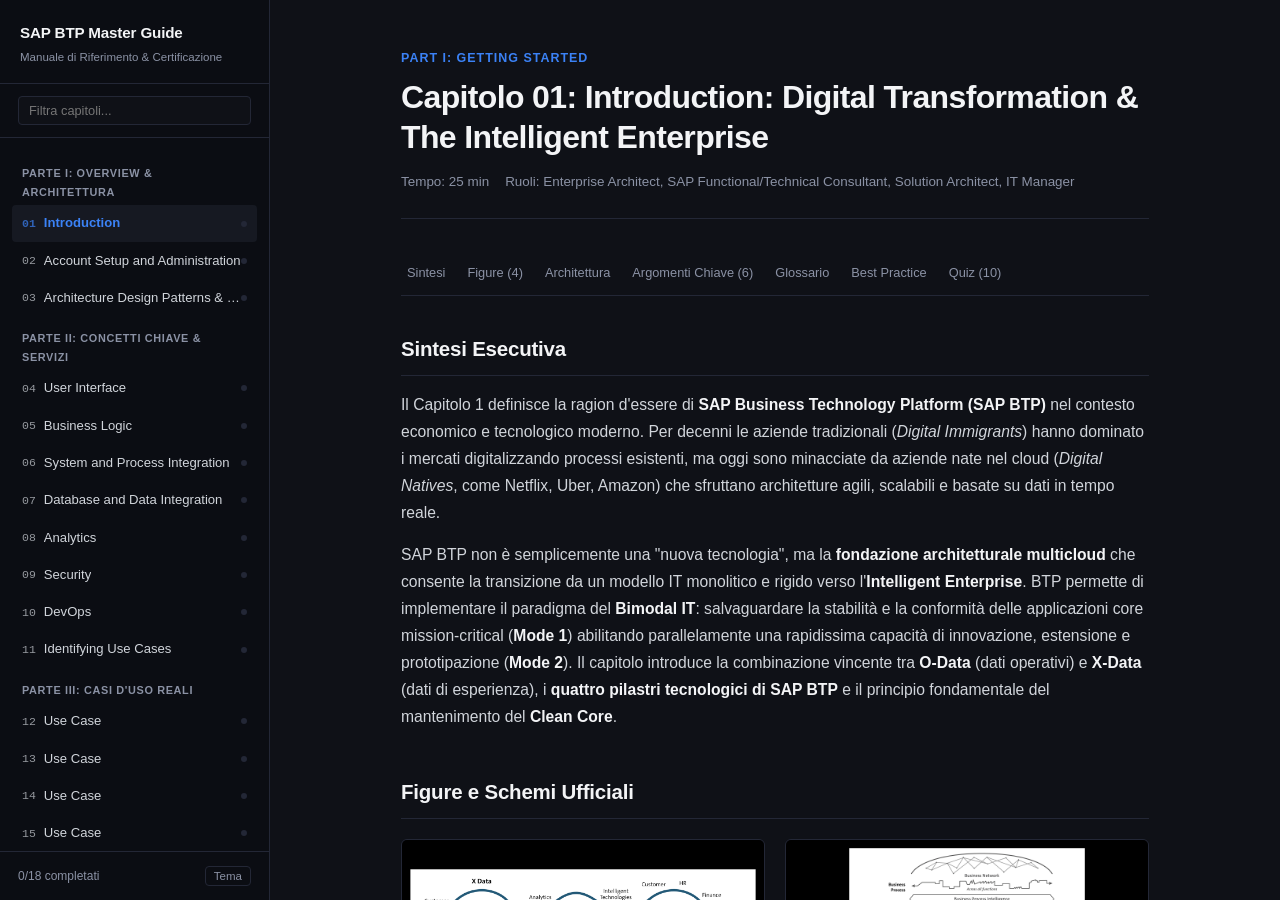
==== index.html @ 61271b01 "feat: initial release of SAP BTP Master Guide & interactive certification hub - Complete technical c" ====
<!DOCTYPE html>
<html lang="it" data-theme="dark">
<head>
    <meta charset="UTF-8">
    <meta name="viewport" content="width=device-width, initial-scale=1.0">
    <title>SAP BTP Master Guide — Documentazione Tecnica</title>
    <style>
        :root {
            --bg-page: #0f1117;
            --bg-sidebar: #0b0d13;
            --bg-surface: #161922;
            --bg-surface-hover: #1e2230;
            --border-color: #232736;
            --text-title: #f3f4f6;
            --text-main: #d1d5db;
            --text-muted: #8b92a5;
            --accent: #3b82f6;
            --accent-green: #10b981;
            --accent-red: #ef4444;
            --code-bg: #131620;
            --sidebar-width: 270px;
            --font-sans: -apple-system, BlinkMacSystemFont, "Segoe UI", Roboto, "Helvetica Neue", Arial, sans-serif;
            --font-mono: ui-monospace, SFMono-Regular, "SF Mono", Menlo, Consolas, "Liberation Mono", monospace;
        }

        [data-theme="light"] {
            --bg-page: #ffffff;
            --bg-sidebar: #f8fafc;
            --bg-surface: #f1f5f9;
            --bg-surface-hover: #e2e8f0;
            --border-color: #e2e8f0;
            --text-title: #0f172a;
            --text-main: #334155;
            --text-muted: #64748b;
            --accent: #0070d2;
            --accent-green: #059669;
            --accent-red: #dc2626;
            --code-bg: #f8fafc;
        }

        * {
            box-sizing: border-box;
            margin: 0;
            padding: 0;
        }

        body {
            font-family: var(--font-sans);
            background-color: var(--bg-page);
            color: var(--text-main);
            line-height: 1.7;
            font-size: 16px;
            overflow-x: hidden;
        }

        .layout {
            display: flex;
            min-height: 100vh;
        }

        /* Minimal Sidebar */
        .sidebar {
            width: var(--sidebar-width);
            background-color: var(--bg-sidebar);
            border-right: 1px solid var(--border-color);
            height: 100vh;
            position: sticky;
            top: 0;
            display: flex;
            flex-direction: column;
            z-index: 50;
            flex-shrink: 0;
        }

        .sidebar-header {
            padding: 20px 20px 16px 20px;
            border-bottom: 1px solid var(--border-color);
        }

        .sidebar-header h1 {
            font-size: 0.95rem;
            font-weight: 700;
            color: var(--text-title);
            letter-spacing: -0.01em;
        }

        .sidebar-header p {
            font-size: 0.72rem;
            color: var(--text-muted);
            margin-top: 2px;
        }

        .sidebar-search {
            padding: 12px 18px;
            border-bottom: 1px solid var(--border-color);
        }

        .sidebar-search input {
            width: 100%;
            background: var(--bg-page);
            border: 1px solid var(--border-color);
            color: var(--text-title);
            font-size: 0.8rem;
            padding: 6px 10px;
            border-radius: 4px;
            outline: none;
        }

        .sidebar-search input:focus {
            border-color: var(--accent);
        }

        .sidebar-nav {
            flex: 1;
            overflow-y: auto;
            padding: 14px 12px;
        }

        .nav-group-title {
            font-size: 0.68rem;
            text-transform: uppercase;
            font-weight: 700;
            letter-spacing: 0.06em;
            color: var(--text-muted);
            padding: 12px 10px 4px 10px;
        }

        .nav-item {
            display: flex;
            align-items: center;
            justify-content: space-between;
            padding: 7px 10px;
            border-radius: 4px;
            font-size: 0.82rem;
            color: var(--text-main);
            cursor: pointer;
            text-decoration: none;
            margin-bottom: 1px;
            transition: background 0.1s;
        }

        .nav-item:hover {
            background-color: var(--bg-surface-hover);
            color: var(--text-title);
        }

        .nav-item.active {
            background-color: var(--bg-surface);
            color: var(--accent);
            font-weight: 600;
        }

        .nav-item-num {
            font-family: var(--font-mono);
            font-size: 0.72rem;
            opacity: 0.7;
            margin-right: 8px;
        }

        .nav-dot {
            width: 6px;
            height: 6px;
            border-radius: 50%;
            background-color: var(--border-color);
            flex-shrink: 0;
        }

        .nav-dot.done {
            background-color: var(--accent-green);
        }

        .nav-dot.in-prog {
            background-color: var(--accent);
        }

        .sidebar-footer {
            padding: 14px 18px;
            border-top: 1px solid var(--border-color);
            display: flex;
            align-items: center;
            justify-content: space-between;
            font-size: 0.75rem;
            color: var(--text-muted);
        }

        .theme-toggle-btn {
            background: none;
            border: 1px solid var(--border-color);
            color: var(--text-muted);
            padding: 3px 8px;
            border-radius: 4px;
            cursor: pointer;
            font-size: 0.72rem;
        }

        .theme-toggle-btn:hover {
            color: var(--text-title);
            border-color: var(--text-muted);
        }

        /* Reading Area (Max Width ~800px for optimal reading) */
        .reading-scroll {
            flex: 1;
            height: 100vh;
            overflow-y: auto;
            scroll-behavior: smooth;
        }

        .doc-container {
            max-width: 820px;
            margin: 0 auto;
            padding: 48px 36px 120px 36px;
        }

        /* Document Header */
        .doc-header {
            margin-bottom: 40px;
            padding-bottom: 24px;
            border-bottom: 1px solid var(--border-color);
        }

        .doc-part {
            font-size: 0.78rem;
            text-transform: uppercase;
            font-weight: 700;
            letter-spacing: 0.08em;
            color: var(--accent);
            margin-bottom: 8px;
        }

        .doc-title {
            font-size: 2rem;
            font-weight: 800;
            color: var(--text-title);
            line-height: 1.25;
            letter-spacing: -0.02em;
            margin-bottom: 14px;
        }

        .doc-meta {
            font-size: 0.84rem;
            color: var(--text-muted);
            display: flex;
            gap: 16px;
            flex-wrap: wrap;
        }

        /* In-Page Navigation */
        .doc-nav-strip {
            display: flex;
            gap: 10px;
            overflow-x: auto;
            padding-bottom: 8px;
            margin-bottom: 36px;
            border-bottom: 1px solid var(--border-color);
            font-size: 0.8rem;
        }

        .doc-nav-link {
            color: var(--text-muted);
            text-decoration: none;
            white-space: nowrap;
            padding: 3px 6px;
            border-radius: 3px;
        }

        .doc-nav-link:hover {
            color: var(--text-title);
            background: var(--bg-surface);
        }

        /* Headings */
        .doc-section-h2 {
            font-size: 1.28rem;
            font-weight: 700;
            color: var(--text-title);
            margin: 44px 0 16px 0;
            padding-bottom: 8px;
            border-bottom: 1px solid var(--border-color);
            letter-spacing: -0.01em;
        }

        .doc-topic-h3 {
            font-size: 1.08rem;
            font-weight: 600;
            color: var(--text-title);
            margin: 30px 0 10px 0;
        }

        /* Paragraphs and Lists */
        .doc-p {
            font-size: 0.98rem;
            color: var(--text-main);
            margin-bottom: 16px;
            line-height: 1.72;
        }

        .doc-p strong {
            color: var(--text-title);
            font-weight: 600;
        }

        .doc-list, .doc-steps {
            margin: 10px 0 18px 24px;
            font-size: 0.96rem;
            color: var(--text-main);
        }

        .doc-list li, .doc-steps li {
            margin-bottom: 8px;
            line-height: 1.65;
        }

        .doc-list li strong, .doc-steps li strong {
            color: var(--text-title);
        }

        .doc-code {
            font-family: var(--font-mono);
            font-size: 0.85em;
            background: var(--code-bg);
            border: 1px solid var(--border-color);
            padding: 1px 5px;
            border-radius: 3px;
            color: var(--accent);
        }

        .doc-quote {
            border-left: 3px solid var(--accent);
            background-color: var(--bg-surface);
            padding: 12px 18px;
            margin: 18px 0;
            font-size: 0.92rem;
            color: var(--text-main);
        }

        .doc-quote strong {
            color: var(--text-title);
        }

        /* Minimal Technical Figures */
        .doc-figures-grid {
            display: grid;
            grid-template-columns: repeat(auto-fit, minmax(340px, 1fr));
            gap: 20px;
            margin: 20px 0 36px 0;
        }

        .doc-figure {
            border: 1px solid var(--border-color);
            border-radius: 6px;
            overflow: hidden;
            background: var(--bg-surface);
            cursor: pointer;
            transition: border-color 0.15s;
        }

        .doc-figure:hover {
            border-color: var(--accent);
        }

        .doc-fig-img {
            width: 100%;
            height: 180px;
            background: #000;
            display: flex;
            align-items: center;
            justify-content: center;
            padding: 8px;
        }

        .doc-fig-img img {
            max-width: 100%;
            max-height: 100%;
            object-fit: contain;
        }

        .doc-fig-caption {
            padding: 12px 14px;
            border-top: 1px solid var(--border-color);
        }

        .doc-fig-label {
            font-size: 0.72rem;
            font-weight: 700;
            color: var(--accent);
            text-transform: uppercase;
            display: block;
            margin-bottom: 2px;
        }

        .doc-fig-title {
            font-size: 0.88rem;
            font-weight: 600;
            color: var(--text-title);
            margin-bottom: 4px;
            line-height: 1.3;
        }

        .doc-fig-desc {
            font-size: 0.78rem;
            color: var(--text-muted);
            line-height: 1.45;
        }

        /* Minimal Monospace Blueprint */
        .doc-blueprint-box {
            font-family: var(--font-mono);
            font-size: 0.78rem;
            line-height: 1.45;
            background: var(--code-bg);
            border: 1px solid var(--border-color);
            border-radius: 6px;
            padding: 16px;
            overflow-x: auto;
            color: var(--accent);
            margin: 16px 0 36px 0;
        }

        /* Minimal Glossary List */
        .doc-glossary {
            margin: 16px 0 36px 0;
        }

        .doc-glossary-item {
            padding: 12px 0;
            border-bottom: 1px solid var(--border-color);
        }

        .doc-glossary-term {
            font-weight: 700;
            color: var(--text-title);
            font-size: 0.94rem;
            margin-bottom: 3px;
        }

        .doc-glossary-def {
            font-size: 0.9rem;
            color: var(--text-main);
            line-height: 1.55;
        }

        /* Minimal Best Practices */
        .doc-bp-item {
            padding: 12px 0;
            border-bottom: 1px solid var(--border-color);
            display: flex;
            align-items: flex-start;
            gap: 12px;
        }

        .doc-bp-badge {
            font-family: var(--font-mono);
            font-size: 0.68rem;
            font-weight: 700;
            padding: 2px 6px;
            border-radius: 3px;
            text-transform: uppercase;
            flex-shrink: 0;
            margin-top: 2px;
        }

        .badge-critico {
            color: var(--accent-red);
            border: 1px solid var(--accent-red);
        }

        .badge-alto {
            color: #f59e0b;
            border: 1px solid #f59e0b;
        }

        .badge-medio {
            color: var(--accent-green);
            border: 1px solid var(--accent-green);
        }

        .doc-bp-rule {
            font-weight: 600;
            color: var(--text-title);
            font-size: 0.92rem;
            margin-bottom: 2px;
        }

        .doc-bp-reason {
            font-size: 0.86rem;
            color: var(--text-muted);
            line-height: 1.5;
        }

        /* Minimal Quiz */
        .doc-quiz-block {
            margin: 20px 0;
        }

        .doc-quiz-item {
            padding: 20px 0;
            border-bottom: 1px solid var(--border-color);
        }

        .doc-quiz-num {
            font-size: 0.72rem;
            font-weight: 700;
            color: var(--accent);
            text-transform: uppercase;
            margin-bottom: 6px;
        }

        .doc-quiz-q {
            font-size: 0.98rem;
            font-weight: 600;
            color: var(--text-title);
            margin-bottom: 14px;
            line-height: 1.5;
        }

        .doc-quiz-opts {
            display: flex;
            flex-direction: column;
            gap: 6px;
        }

        .doc-quiz-btn {
            width: 100%;
            text-align: left;
            background: var(--bg-surface);
            border: 1px solid var(--border-color);
            color: var(--text-main);
            padding: 10px 14px;
            border-radius: 4px;
            font-size: 0.9rem;
            cursor: pointer;
            transition: all 0.1s;
            display: flex;
            align-items: flex-start;
            gap: 10px;
            line-height: 1.45;
        }

        .doc-quiz-btn:hover:not(:disabled) {
            background-color: var(--bg-surface-hover);
            color: var(--text-title);
        }

        .doc-quiz-btn.correct {
            background-color: rgba(16, 185, 129, 0.12) !important;
            border-color: var(--accent-green) !important;
            color: var(--accent-green) !important;
            font-weight: 600;
        }

        .doc-quiz-btn.wrong {
            background-color: rgba(239, 68, 68, 0.12) !important;
            border-color: var(--accent-red) !important;
            color: var(--accent-red) !important;
        }

        .doc-quiz-letter {
            font-family: var(--font-mono);
            font-weight: 700;
            font-size: 0.75rem;
            opacity: 0.75;
            padding: 1px 4px;
            border: 1px solid var(--border-color);
            border-radius: 2px;
            flex-shrink: 0;
        }

        .doc-quiz-exp {
            margin-top: 12px;
            padding: 12px 14px;
            background: var(--bg-surface);
            border-left: 2px solid var(--accent);
            font-size: 0.86rem;
            color: var(--text-main);
            display: none;
            line-height: 1.5;
        }

        .doc-quiz-exp.show {
            display: block;
        }

        .doc-quiz-exp strong {
            color: var(--text-title);
        }

        .doc-quiz-footer {
            display: flex;
            justify-content: space-between;
            align-items: center;
            margin-top: 24px;
            padding-top: 16px;
        }

        .doc-btn {
            background: var(--accent);
            color: #fff;
            border: none;
            padding: 8px 18px;
            border-radius: 4px;
            font-size: 0.86rem;
            font-weight: 600;
            cursor: pointer;
        }

        .doc-btn-subtle {
            background: none;
            color: var(--text-muted);
            border: 1px solid var(--border-color);
            padding: 8px 14px;
            border-radius: 4px;
            font-size: 0.86rem;
            cursor: pointer;
        }

        .doc-btn-subtle:hover {
            color: var(--text-title);
            border-color: var(--text-muted);
        }

        /* Lightbox */
        .lightbox-overlay {
            display: none;
            position: fixed;
            z-index: 100;
            top: 0;
            left: 0;
            width: 100vw;
            height: 100vh;
            background: rgba(0, 0, 0, 0.85);
            align-items: center;
            justify-content: center;
            padding: 24px;
        }

        .lightbox-overlay.active {
            display: flex;
        }

        .lightbox-modal {
            max-width: 90vw;
            max-height: 90vh;
            display: flex;
            flex-direction: column;
            align-items: center;
            position: relative;
        }

        .lightbox-modal img {
            max-width: 100%;
            max-height: 75vh;
            object-fit: contain;
            border-radius: 4px;
        }

        .lightbox-cap {
            margin-top: 10px;
            color: #fff;
            text-align: center;
            max-width: 700px;
            font-size: 0.85rem;
        }

        .lightbox-close-btn {
            position: absolute;
            top: -30px;
            right: 0;
            background: none;
            border: none;
            color: #fff;
            font-size: 1.6rem;
            cursor: pointer;
        }

        @media (max-width: 860px) {
            .sidebar {
                position: fixed;
                transform: translateX(-100%);
            }
            .sidebar.mobile-open {
                transform: translateX(0);
            }
        }
    </style>
</head>
<body>
    <div class="layout">
        <!-- Minimal Left Sidebar -->
        <aside class="sidebar" id="sidebar">
            <div class="sidebar-header">
                <h1>SAP BTP Master Guide</h1>
                <p>Manuale di Riferimento & Certificazione</p>
            </div>
            <div class="sidebar-search">
                <input type="text" placeholder="Filtra capitoli..." oninput="onFilter(this.value)">
            </div>
            <nav class="sidebar-nav" id="sidebar-nav">
                <!-- Nav items generated via JS -->
            </nav>
            <div class="sidebar-footer">
                <span id="stat-progress">0/18 completati</span>
                <button class="theme-toggle-btn" onclick="toggleTheme()">Tema</button>
            </div>
        </aside>

        <!-- Document Content -->
        <main class="reading-scroll">
            <div class="doc-container" id="doc-render-area">
                <!-- Dynamic Chapter Content -->
            </div>
        </main>
    </div>

    <!-- Lightbox Modal -->
    <div class="lightbox-overlay" id="lightbox" onclick="closeLightbox()">
        <div class="lightbox-modal" onclick="event.stopPropagation()">
            <button class="lightbox-close-btn" onclick="closeLightbox()">&times;</button>
            <img id="lb-img" src="" alt="Enlarged figure">
            <div class="lightbox-cap">
                <strong id="lb-title"></strong>
                <p id="lb-desc" style="color: #cbd5e1; margin-top: 4px;"></p>
            </div>
        </div>
    </div>

    <script>
        const CHAPTERS = [{"id": 1, "number": "01", "title": "Introduction: Digital Transformation & The Intelligent Enterprise", "shortTitle": "Introduction", "part": "Part I: Getting Started", "readingTime": "25 min", "roles": ["Enterprise Architect", "SAP Functional/Technical Consultant", "Solution Architect", "IT Manager"], "cleanSummaryHtml": "<p class=\"doc-p\">Il Capitolo 1 definisce la ragion d'essere di <strong>SAP Business Technology Platform (SAP BTP)</strong> nel contesto economico e tecnologico moderno. Per decenni le aziende tradizionali (<em>Digital Immigrants</em>) hanno dominato i mercati digitalizzando processi esistenti, ma oggi sono minacciate da aziende nate nel cloud (<em>Digital Natives</em>, come Netflix, Uber, Amazon) che sfruttano architetture agili, scalabili e basate su dati in tempo reale.</p>\n<p class=\"doc-p\">SAP BTP non è semplicemente una \"nuova tecnologia\", ma la <strong>fondazione architetturale multicloud</strong> che consente la transizione da un modello IT monolitico e rigido verso l'<strong>Intelligent Enterprise</strong>. BTP permette di implementare il paradigma del <strong>Bimodal IT</strong>: salvaguardare la stabilità e la conformità delle applicazioni core mission-critical (<strong>Mode 1</strong>) abilitando parallelamente una rapidissima capacità di innovazione, estensione e prototipazione (<strong>Mode 2</strong>). Il capitolo introduce la combinazione vincente tra <strong>O-Data</strong> (dati operativi) e <strong>X-Data</strong> (dati di esperienza), i <strong>quattro pilastri tecnologici di SAP BTP</strong> e il principio fondamentale del mantenimento del <strong>Clean Core</strong>.</p>", "figures": [{"figNumber": "Figura 1.1", "title": "Connessione continua tra X-Data e O-Data nell'Intelligent Enterprise", "image": "images/01_001.png", "explanation": "Illustra come SAP BTP funga da tessuto connettivo tra i dati di esperienza (X-Data: sentiment, feedback cliente da Qualtrics) e i dati operativi transazionali (O-Data: ordini, fatture da SAP S/4HANA), chiudendo il ciclo decisionale in tempo reale."}, {"figNumber": "Figura 1.3", "title": "I 4 Pilastri Tecnologici Fondamentali di SAP BTP", "image": "images/01_003.png", "explanation": "Rappresenta l'architettura a quattro pilastri della piattaforma: Database and Data Management (SAP HANA Cloud), Analytics (SAP Analytics Cloud), Application Development and Integration (Extension Suite & Integration Suite), e Intelligent Technologies (AI/ML & RPA)."}, {"figNumber": "Figura 1.8", "title": "Integrazione, Estensione e Valorizzazione dei Dati nei Paesaggi SAP", "image": "images/01_008.png", "explanation": "Mappa visiva che dimostra la strategia Clean Core: mantenere i sistemi ERP standard intatti ed eseguire integrazioni ed estensioni differenzianti all'esterno su SAP BTP."}, {"figNumber": "Figura 1.9", "title": "Architettura di SAP HANA Cloud e Tiering di Memorizzazione", "image": "images/01_009.png", "explanation": "Dettaglio dell'Index Server di SAP HANA Cloud con memorizzazione ibrida a colonne, query optimizer ed elaborazione vettoriale in-memory multi-modello."}], "architectureDiagram": "\n┌────────────────────────────────────────────────────────────────────────────────────────┐\n│                              THE INTELLIGENT ENTERPRISE                                │\n├───────────────────────────────────────────┬────────────────────────────────────────────┤\n│           INTELLIGENT SUITE               │            EXPERIENCE MANAGEMENT           │\n│  S/4HANA • SuccessFactors • Ariba         │       Qualtrics (Customer, Employee,       │\n│  Concur • SAP Customer Experience (CX)    │            Product, Brand Pulse)           │\n│             [ O-DATA: COSA ACCADE ]       │           [ X-DATA: PERCHÉ ACCADE ]        │\n├───────────────────────────────────────────┴────────────────────────────────────────────┤\n│                         INDUSTRY CLOUD & BUSINESS NETWORKS                             │\n│       Ariba Network • Logistics Business Network • One Domain Model Verticals          │\n├────────────────────────────────────────────────────────────────────────────────────────┤\n│                       SAP BUSINESS TECHNOLOGY PLATFORM (SAP BTP)                       │\n│  ┌───────────────────────────────┬───────────────────────────────┐                     │\n│  │ DATABASE & DATA MANAGEMENT    │ ANALYTICS                     │                     │\n│  │ SAP HANA Cloud • Data Intel.  │ SAP Analytics Cloud (SAC)     │                     │\n│  │ Master Data Gov. • SAP ASE/IQ │ Data Warehouse Cloud          │                     │\n│  ├───────────────────────────────┼───────────────────────────────┤                     │\n│  │ APP DEVELOPMENT & INTEGRATION │ INTELLIGENT TECHNOLOGIES      │                     │\n│  │ Integration Suite • Kyma • CF │ SAP AI Core • AI Launchpad    │                     │\n│  │ Extension Suite • BAS • ABAP  │ Process Automation • IoT      │                     │\n│  └───────────────────────────────┴───────────────────────────────┘                     │\n├────────────────────────────────────────────────────────────────────────────────────────┤\n│             HYPERSCALERS & MULTICLOUD (AWS • Microsoft Azure • GCP • Alibaba)          │\n└────────────────────────────────────────────────────────────────────────────────────────┘\n    ", "coreTopics": [{"title": "1. Evoluzione Digitale: Digitization vs Digitalization vs Digital Transformation", "cleanHtml": "<p class=\"doc-p\">Nel lavoro quotidiano di consulenza e architettura, confondere questi tre termini è un errore critico:</p>\n<ul class=\"doc-list\">\n<li><strong>Digitization (Digitalizzazione dell'informazione)</strong>: La conversione pura da analogico/cartaceo a formato digitale (es. passare da fatture cartacee a PDF/documenti scansionati, schede anagrafiche su file). Non altera il processo.</li>\n<li><strong>Digitalization (Digitalizzazione del processo)</strong>: L'utilizzo di software e computer per automatizzare e velocizzare un processo di lavoro esistente, lasciando immutata la logica di fondo (es. form digitale per inserire ordini anziché inviarli via fax; la velocità aumenta ma il modello di business è identico).</li>\n<li><strong>Digital Transformation (Trasformazione Digitale)</strong>: Riprogettazione radicale del modello di business abilitata dalla tecnologia (es. Netflix che passa da spedizione di DVD a piattaforma di streaming on-demand con recommendation engine basato su AI; vendita di prodotti fisici trasformata in abbonamento <em>as-a-Service</em> con IoT e manutenzione predittiva).</li>\n</ul>"}, {"title": "2. Digital Natives vs Digital Immigrants e la sfida della 'Grocer'", "cleanHtml": "<p class=\"doc-p\">Il libro propone il caso paradigmatico di <strong>Grocer</strong>, azienda multinazionale della grande distribuzione attiva da oltre 90 anni. Grocer ha affrontato con successo la digitalizzazione iniziale, ma rischia l'obsolescenza ('Digital Dinosaur') di fronte ai <em>Digital Natives</em>:</p>\n<ul class=\"doc-list\">\n<li><strong>Digital Natives</strong>: Aziende nate nell'era internet/cloud che partono da un <em>foglio bianco (blank slate)</em>, prive di debito tecnico o sistemi legacy on-premise, pensate nativamente per utenti mobili connessi 24/7.</li>\n<li><strong>Digital Immigrants</strong>: Grandi colossi industriali e di servizi con decenni di investimenti in sistemi ERP on-premise complessi e mission-critical. Non possono permettersi di 'buttare via tutto' per ripartire da zero.</li>\n<li><strong>La soluzione</strong>: SAP BTP funge da <strong>ponte strategico</strong> tra il solido patrimonio applicativo esistente e la rapida frontiera dell'innovazione.</li>\n</ul>"}, {"title": "3. Bimodal IT applicato all'Ecosistema SAP", "cleanHtml": "<p class=\"doc-p\">Formulato da Gartner e adattato alla strategia SAP:</p>\n<ul class=\"doc-list\">\n<li><strong>Mode 1 (Stabilità & Resilienza - 'Keep the lights on')</strong>: Focalizzato su processi stabili, prevedibili, altamente regolamentati (Core ERP S/4HANA, contabilità generale, gestione stipendi, catena logistica). La priorità è zero downtime, accuratezza dei dati e conformità.</li>\n<li><strong>Mode 2 (Agilità & Innovazione - 'Exploration & Speed')</strong>: Focalizzato su velocità di rilascio, time-to-market, consumer-grade experience, sperimentazione di AI/ML, app mobile per clienti e integrazione con partner esterni.</li>\n</ul>\n<p class=\"doc-p\">SAP BTP è il runtime ideale per il <strong>Mode 2</strong>, collegato al <strong>Mode 1</strong> attraverso connettori sicuri (SAP Cloud Connector) e API gestite, garantendo l'isolamento del Core applicativo (<strong>Clean Core Paradigm</strong>).</p>"}, {"title": "4. La convergenza vincente: O-Data + X-Data", "cleanHtml": "<p class=\"doc-p\">Un'organizzazione intelligente non può guidare le proprie decisioni guardando solo ai dati contabili e logistici:</p>\n<ul class=\"doc-list\">\n<li><strong>O-Data (Operational Data)</strong>: Generati da ERP, CRM, SCM, HR (fatturato mensile, tasso di rotazione magazzino, resi prodotto, tempo medio di spedizione). L'O-Data dice <strong>COSA</strong> è accaduto.</li>\n<li><strong>X-Data (Experience Data)</strong>: Catturati tramite soluzioni come <strong>Qualtrics</strong> sui quattro momenti di esperienza (Customer Experience, Employee Experience, Product Experience, Brand Experience). Rilevano emozioni, percezioni, aspettative e motivazioni d'acquisto. L'X-Data spiega il <strong>PERCHÉ</strong> è accaduto.</li>\n<li><strong>Il valore per il business</strong>: Se l'O-Data mostra un calo delle vendite in una filiale, l'X-Data rivela che i clienti sono frustrati dai tempi di cassa o che i dipendenti sono demotivati. Collegando X-Data e O-Data su SAP BTP, l'azienda attiva <strong>workflow correttivi automatici</strong> (es. alert, re-routing del personale, promozioni personalizzate).</li>\n</ul>"}, {"title": "5. I Quattro Pilastri Tecnologici di SAP BTP", "cleanHtml": "<p class=\"doc-p\">SAP BTP struttura i suoi servizi attorno a quattro grandi aree:</p>\n<ol class=\"doc-steps\">\n<li><strong>Database & Data Management</strong>:</li>\n</ol>\n<ul class=\"doc-list\">\n<li><em>SAP HANA / SAP HANA Cloud</em>: Database relazionale in-memory, colonnare, multi-modello (elabora grafi, testo, geospaziale e machine learning direttamente in engine).</li>\n<li><em>SAP Data Intelligence</em>: Gestione di data pipeline eterogenee, data orchestration, catalogazione e governance su landscape complessi (cloud + on-premise + data lake).</li>\n<li><em>SAP Master Data Governance (MDG)</em>: Standardizzazione del dato anagrafico unico (Golden Record).</li>\n<li><em>SAP ASE (Sybase) & SAP IQ</em>: Rispettivamente per transazioni OLTP ad alto volume e archiviazione dati analitici su scala petabyte.</li>\n</ul>\n<ol class=\"doc-steps\">\n<li><strong>Analytics</strong>:</li>\n</ol>\n<ul class=\"doc-list\">\n<li><em>SAP Analytics Cloud (SAC)</em>: Soluzione unificata di Business Intelligence (BI), Augmented Analytics (Smart Insights, Search to Insight guidati da AI) ed Enterprise Planning/Budgeting.</li>\n<li><em>SAP Data Warehouse Cloud (ora Datasphere)</em>: Creazione di data layer semantici aziendali senza duplicare fisicamente i dati (Data Federation).</li>\n<li><em>SAP BusinessObjects</em>: Piattaforma tradizionale di reporting enterprise on-premise.</li>\n</ul>\n<ol class=\"doc-steps\">\n<li><strong>Application Development & Integration</strong>:</li>\n</ol>\n<ul class=\"doc-list\">\n<li><em>SAP Integration Suite</em>: Cloud Integration (CPI), API Management (esposizione, sicurezza e monetizzazione API), Open Connectors (160+ connettori preconfigurati a SaaS terzi come Salesforce, ServiceNow, Workday), Integration Advisor (mapping guidato da Machine Learning), Event Mesh.</li>\n<li><em>SAP Extension Suite</em>: Sviluppo pro-code e low-code (Business Application Studio, SAPUI5, SAP Fiori Elements, AppGyver/Build Apps), Mobile Services e Digital Workplace (SAP Work Zone, Launchpad).</li>\n</ul>\n<ol class=\"doc-steps\">\n<li><strong>Intelligent Technologies</strong>:</li>\n</ol>\n<ul class=\"doc-list\">\n<li><em>SAP AI Core & SAP AI Launchpad</em>: Esecuzione scalabile e monitoraggio di modelli AI/ML multitenant integrati con le app SAP.</li>\n<li><em>SAP Intelligent RPA (Process Automation)</em>: Bot software per l'automazione di compiti ripetitivi su UI e backend.</li>\n<li><em>SAP Internet of Things (IoT)</em>: Ingestion ed elaborazione telemetrie da macchinari industriali e sensori.</li>\n</ul>"}, {"title": "6. I Tre Destinatari Chiave di SAP BTP", "cleanHtml": "<ul class=\"doc-list\">\n<li><strong>Developers</strong>: Dispongono di strumenti moderni e standard di mercato (Node.js, Java, ABAP Cloud, Python), ambienti serverless (Kyma/Kubernetes e Cloud Foundry), e il Cloud Application Programming Model (CAP) che astrae la complessità dei servizi sottostanti.</li>\n<li><strong>Partners</strong>: Possono costruire pacchetti applicativi IP (Intellectual Property) commerciali scalabili e multitenant da distribuire e monetizzare su SAP Store con zero attrito di deployment.</li>\n<li><strong>Customers</strong>: Evitano il vendor lock-in infrastrutturale (grazie al supporto multicloud AWS, Azure, GCP), preservano la stabilità del core ERP aziendale ed evitano costose re-implementazioni durante gli upgrade.</li>\n</ul>"}], "keyDefinitions": [{"term": "SAP Business Technology Platform (SAP BTP)", "definition": "Piattaforma tecnologica enterprise unificata e aperta basata su cloud (multicloud), che raggruppa funzionalità di gestione dati, analytics, sviluppo applicativo, integrazione e intelligenza artificiale per supportare l'Intelligent Enterprise e la transizione al Clean Core."}, {"term": "Clean Core Strategy", "definition": "Principio architetturale fondamentale che vieta modifiche invasive dirette (modifiche al codice standard o tabelle custom nel core ERP come S/4HANA). Tutte le personalizzazioni e logiche estese vengono realizzate su SAP BTP ('Side-by-Side Extensibility'), garantendo upgrade continui e senza blocchi del sistema centrale."}, {"term": "Bimodal IT", "definition": "Framework gestionale (Gartner) che articola l'IT in due modalità sinergiche: Mode 1 (focalizzato su stabilità, prevedibilità, conformità e mantenimento dei sistemi core) e Mode 2 (focalizzato su velocità, agilità, prototipazione rapida ed esplorazione di nuove soluzioni su cloud)."}, {"term": "O-Data (Operational Data)", "definition": "Dati transazionali strutturati che descrivono COSA succede nelle attività aziendali quotidiane (ordini di vendita, inventario, costi, contabilità, logistica), tipicamente conservati ed elaborati all'interno di sistemi ERP e CRM."}, {"term": "X-Data (Experience Data)", "definition": "Dati qualitativi e attitudinali che spiegano il PERCHÉ le cose accadono, catturando sentimenti, percezioni, aspettative e opinioni di clienti, dipendenti, fornitori e partner attraverso piattaforme di experience management (es. Qualtrics)."}, {"term": "Digital Natives vs Digital Immigrants", "definition": "I Digital Natives sono imprese nate con internet e il cloud (architettura elastica, orientata ai dati, senza legacy). I Digital Immigrants sono imprese consolidate con una storia decennale che gestiscono processi complessi su sistemi legacy e devono modernizzarsi salvaguardando il proprio patrimonio applicativo."}, {"term": "SAP Integration Suite", "definition": "Soluzione di integrazione enterprise come servizio (iPaaS) all'interno di BTP che consente di collegare applicazioni, processi e dati distribuiti tra ambienti on-premise, cloud SAP e sistemi eterogenei non-SAP (include Cloud Integration, API Management, Open Connectors, Event Mesh)."}, {"term": "SAP Extension Suite", "definition": "Insieme di strumenti, linguaggi di programmazione, servizi e framework di SAP BTP che consentono di creare estensioni applicative (sia Low-Code/No-Code sia Pro-Code) per arricchire le soluzioni standard SAP senza intaccare il codice del sistema sorgente."}, {"term": "Industry Cloud", "definition": "Insieme di soluzioni verticali specializzate per settore industriale (es. Automotive, Retail, Life Sciences), sviluppate da SAP e partner sopra SAP BTP utilizzando il SAP One Domain Model per integrarsi nativamente con l'Intelligent Suite."}, {"term": "Data-to-Value", "definition": "Capacità strategica di raccogliere, orchestrare, arricchire e analizzare grandi moli di dati eterogenei per trasformarli in azioni di business tempestive e informate tramite strumenti di analytics e machine learning integrati in BTP."}], "workplaceBestPractices": [{"riskLevel": "CRITICO", "rule": "In ogni nuovo progetto di estensione o integrazione SAP, verifica sempre l'adozione della strategia Clean Core", "reason": "chiediti 'Posso realizzare questa funzionalità side-by-side su SAP BTP anziché con una modifica Z nel sistema S/4HANA?'"}, {"riskLevel": "ALTO", "rule": "Non limitare le decisioni architetturali ai soli dati dell'ERP (O-Data)", "reason": "progetta sistemi capaci di ascoltare i segnali dell'esperienza (X-Data) per abilitare azioni preventive e workflow automatici."}, {"riskLevel": "ALTO", "rule": "Comunica con gli stakeholder usando la corretta distinzione tra Digitization, Digitalization e Digital Transformation", "reason": "aiuta il management a comprendere che BTP non serve a convertire un modulo cartaceo in un form web, ma a generare nuovi modelli di ricavo e agilità."}, {"riskLevel": "MEDIO", "rule": "Evita integrazioni point-to-point (P2P) artigianali tra cloud e sistemi on-premise", "reason": "sfrutta SAP Integration Suite e SAP Cloud Connector per garantire tracciabilità, sicurezza di livello enterprise e scalabilità."}, {"riskLevel": "MEDIO", "rule": "Applica con rigore il principio del Clean Core", "reason": "ogni volta che ti viene richiesta una customizzazione su S/4HANA, valuta per prima cosa la fattibilità con side-by-side extensibility su SAP BTP prima di considerare modifiche in-app."}, {"riskLevel": "CRITICO", "rule": "Definisci sin dall'avvio del progetto una matrice chiara di governance tra dati operativi (O-Data) e dati di esperienza (X-Data), per evitare silos analitici tra il team ERP e i team di business/marketing.", "reason": "Standard architetturale raccomandato da SAP per la stabilità e la sicurezza operativa."}], "quiz": [{"id": 1, "question": "Qual è la differenza fondamentale tra 'Digitalization' e 'Digital Transformation' secondo quanto esposto nel Capitolo 1?", "options": ["La Digitalization riguarda il passaggio da carta a file binari, mentre la Digital Transformation riguarda esclusivamente l'acquisto di licenze cloud.", "La Digitalization automatizza e velocizza un processo di business esistente tramite computer senza cambiarne la sostanza, mentre la Digital Transformation reinventa i processi e i modelli di business sfruttando la tecnologia moderna.", "La Digitalization si applica unicamente ai database on-premise, mentre la Digital Transformation si riferisce all'uso di linguaggi di programmazione moderni come Python o JavaScript.", "Non vi è alcuna differenza sostanziale; i due termini sono sinonimi intercambiabili introdotti dal marketing SAP."], "correctIndex": 1, "explanation": "La Digitalization fa cose vecchie in modo più efficiente tramite il computer (es. foglio di calcolo invece di registro contabile), mentre la Digital Transformation riprogetta da zero il modello operativo e di business (es. Netflix che passa dalla spedizione fisica di DVD allo streaming intelligente guidato da AI)."}, {"id": 2, "question": "Nel concetto di 'Bimodal IT' teorizzato da Gartner e applicato al mondo SAP, quale ruolo ricopre il 'Mode 1'?", "options": ["Guidare la prototipazione rapida di app mobili e la sperimentazione di algoritmi di Machine Learning.", "Mantenere i sistemi core stabili, conformi e pienamente operativi ('keep the lights on'), gestendo le transazioni mission-critical in modo prevedibile e sicuro.", "Sostituire completamente l'ERP aziendale con microservizi distribuiti su Kubernetes.", "Gestire le campagne di marketing e i feedback NPS raccolti dagli utenti sui social media."], "correctIndex": 1, "explanation": "Il Mode 1 è deputato alla stabilità, resilienza e continuità operativa dei sistemi di record core (come l'ERP contabile/produttivo), mentre il Mode 2 è deputato all'agilità, esplorazione e innovazione rapida."}, {"id": 3, "question": "Un'azienda manifatturiera registra nei propri report SAP S/4HANA un tasso di reso dei prodotti del 18% nell'ultimo trimestre. Questo dato è un tipico esempio di:", "options": ["X-Data (Experience Data), perché descrive l'esperienza soggettiva dell'acquirente.", "O-Data (Operational Data), perché descrive in maniera transazionale e quantitativa COSA è accaduto nei sistemi di business.", "Dark Data, poiché non può essere analizzato tramite strumenti di Business Intelligence.", "Unstructured Big Data, poiché i resi merce non hanno una collocazione nel database relazionale."], "correctIndex": 1, "explanation": "L'O-Data (Operational Data) rappresenta le informazioni transazionali generate dalle operazioni di business quotidiane (il 'COSA'). La motivazione soggettiva del reso (es. 'il prodotto è complicato da montare') costituisce invece l'X-Data (Experience Data)."}, {"id": 4, "question": "Cosa accade quando un'organizzazione intelligente combina con successo O-Data e X-Data all'interno di SAP BTP?", "options": ["L'ERP on-premise viene automaticamente decommissionato per motivi di conformità GDPR.", "L'azienda è in grado di capire sia COSA sta accadendo (dati operativi) sia PERCHÉ sta accadendo (dati di esperienza), trasformando l'insight in azioni immediate correttive o predittive.", "I dati vengono convertiti automaticamente da formati relazionali a blockchain pubblica per garantire l'immutabilità.", "La piattaforma blocca ogni accesso esterno per tutelare i dati di produzione da anomalie di sistema."], "correctIndex": 1, "explanation": "La forza dell'Intelligent Enterprise risiede proprio nell'unire il 'COSA' (O-Data, es. ordini, resi, tempi) al 'PERCHÉ' (X-Data, sentiment, opinioni dei clienti con Qualtrics) per innescare processi decisionali informati e automazioni proattive."}, {"id": 5, "question": "Quali sono i quattro 'Pilastri Tecnologici' fondamentali su cui poggia l'offerta di SAP Business Technology Platform?", "options": ["Cloud, On-Premise, Hybrid e Mainframe.", "Database & Data Management, Analytics, Application Development & Integration, Intelligent Technologies.", "ABAP, Java, C++ e Swift.", "Finance, Human Resources, Supply Chain e Customer Experience."], "correctIndex": 1, "explanation": "L'architettura funzionale di SAP BTP si articola esattamente su 4 pilastri: 1) Database and Data Management, 2) Analytics, 3) Application Development and Integration, 4) Intelligent Technologies."}, {"id": 6, "question": "All'interno del pilastro 'Database and Data Management', quale prodotto rappresenta la soluzione cloud in-memory avanzata in grado di gestire dati relazionali, grafi, elaborazioni spaziali e document store in un unico motore?", "options": ["SAP Adaptive Server Enterprise (ASE).", "SAP Data Intelligence.", "SAP HANA Cloud.", "SAP Master Data Governance (MDG)."], "correctIndex": 2, "explanation": "SAP HANA Cloud è il database as a service (DBaaS) in-memory multi-modello di SAP, capace di combinare elaborazioni colonnari ad alte prestazioni con motori integrati per grafi, elaborazioni geospaziali, full-text search e machine learning."}, {"id": 7, "question": "In merito alla strategia architetturale 'Clean Core', qual è il principale vantaggio derivante dall'utilizzare SAP BTP per lo sviluppo di estensioni anziché personalizzare direttamente il sistema S/4HANA con codice Z modificato?", "options": ["Non è necessario assegnare autorizzazioni di sicurezza agli utenti finali che accedono alle app BTP.", "Il sistema S/4HANA rimane immune da debiti tecnici e modifiche invasive, permettendo di eseguire aggiornamenti, patch e upgrade continui senza blocchi o costose regressioni.", "I costi di banda internet vengono totalmente azzerati poiché BTP risiede fisicamente nello stesso server di S/4HANA.", "Le tabelle di database del sistema centrale vengono replicate su cloud pubblici senza richiedere licenze."], "correctIndex": 1, "explanation": "Il Clean Core è la pietra angolare della moderna architettura SAP: mantenendo il core ERP pulito da modifiche custom e spostando le estensioni su BTP (side-by-side), gli aggiornamenti di S/4HANA diventano rapidi, standardizzati e a basso rischio operativo."}, {"id": 8, "question": "Quale tra le seguenti componenti fa parte di 'SAP Integration Suite' ed è specializzata nel fornire oltre 160 connettori preconfigurati e standardizzati verso sistemi SaaS non-SAP (es. Salesforce, ServiceNow, Workday)?", "options": ["SAP Event Mesh.", "Open Connectors.", "API Management.", "Cloud Connector."], "correctIndex": 1, "explanation": "Open Connectors è il servizio di SAP Integration Suite che mette a disposizione oltre 160 connettori armonizzati con autenticazione standardizzata e risorse normalizzate per dialogare con le più diffuse soluzioni di terze parti."}, {"id": 9, "question": "Come si posiziona 'Industry Cloud' all'interno della strategia globale dell'Intelligent Enterprise?", "options": ["È una linea di server fisici personalizzati venduti da SAP per installazioni on-premise nei singoli stabilimenti produttivi.", "È un insieme di soluzioni verticali e modulari per specifici settori (Retail, Automotive, ecc.) costruite su SAP BTP, che interoperano con l'Intelligent Suite grazie a API aperte e al One Domain Model.", "È un programma di dismissione graduale del software SAP a favore di applicazioni open-source proprietarie.", "È un protocollo di crittografia di rete dedicato alle transazioni finanziarie interbancarie."], "correctIndex": 1, "explanation": "L'Industry Cloud fornisce estensioni applicative verticali su SAP BTP basate sulle best practice di specifici settori di business, sviluppate da SAP e dai suoi partner con architettura aperta e One Domain Model per dialogare con le app dell'Intelligent Suite."}, {"id": 10, "question": "Qual è il beneficio commerciale e operativo più rilevante offerto da SAP BTP ai Partner SAP rispetto al vecchio modello di sviluppo on-premise?", "options": ["I partner non hanno più bisogno di stipulare contratti di supporto con i clienti finali.", "Possono costruire pacchetti software e proprietà intellettuale (IP) multitenant, accelerare l'integrazione e distribuire le proprie soluzioni a livello globale attraverso il SAP Store.", "Tutti i codici sorgente dei partner diventano di pubblico dominio senza protezione brevettuale.", "I partner possono modificare il codice sorgente kernel di SAP senza dover eseguire test di conformità."], "correctIndex": 1, "explanation": "Per i partner, SAP BTP è un abilitatore strategico di business: consente di sviluppare proprietà intellettuale su standard aperti, distribuirla con modelli multitenant SaaS e commercializzarla direttamente sul marketplace globale SAP Store."}]}, {"id": 2, "number": "02", "title": "Account Setup and Administration: Governance, Licensing & Operations", "shortTitle": "Account Setup and Administration", "part": "Part I: Getting Started", "readingTime": "30 min", "roles": ["Cloud Administrator", "BTP Platform Owner", "Enterprise Architect", "FinOps Specialist", "Security Officer"], "cleanSummaryHtml": "<p class=\"doc-p\">Il Capitolo 2 è la guida operativa essenziale per chiunque debba progettare, governare e amministrare una piattaforma SAP BTP in ambito aziendale. Il successo o il fallimento di una strategia cloud dipendono dalla corretta impostazione della <strong>struttura degli account</strong>, del modello di <strong>licensing (FinOps)</strong> e delle <strong>politiche di sicurezza e allocazione delle quote</strong>.</p>\n<p class=\"doc-p\">Il capitolo illustra in dettaglio la gerarchia strutturale: <strong>Global Account</strong> (contratto legale con SAP), <strong>Directories</strong> (raggruppamenti logici per business unit o country), <strong>Subaccounts</strong> (unità fondamentali di isolamento per sicurezza, regione/Hyperscaler e deploy) fino agli <strong>Spaces</strong> applicativi (Cloud Foundry o namespace Kyma). Vengono confrontati i modelli commerciali tradizionali (Subscription) e a consumo (<strong>CPEA</strong> e <strong>Pay-as-you-go</strong>), con un focus cruciale sulla novità strategica del <strong>Free Tier Model</strong>, che permette di prototipare a costo zero e promuovere l'applicazione direttamente in produzione senza perdere configurazioni. Infine, vengono esaminati gli strumenti di amministrazione quotidiana: la gestione di <strong>Entitlements</strong> e <strong>Quotas</strong>, il <strong>Discovery Center</strong>, l'<strong>Estimator Tool</strong> e i <strong>Boosters</strong> per l'automazione dei setup.</p>", "figures": [{"figNumber": "Figura 2.1", "title": "Modelli Commerciali e Opzioni di Account SAP BTP", "image": "images/02_001.png", "explanation": "Confronto tra i modelli commerciali enterprise (CPEA Cloud Platform Enterprise Agreement, Pay-As-You-Go, Subscription) e l'opzione Free Tier / Trial per la sperimentazione."}, {"figNumber": "Figura 2.18", "title": "Gerarchia degli Account: Global Account, Directory e Subaccount", "image": "images/02_018.png", "explanation": "Struttura gerarchica di governance multilivello: dal Global Account centrale (contratto e quote complessive) alle Directory (raggruppamenti per business unit o geografie) fino ai Subaccount tecnici dedicati agli ambienti Dev, Test e Prod."}, {"figNumber": "Figura 2.29", "title": "Gestione e Assegnazione degli Entitlement ai Subaccount", "image": "images/02_029.png", "explanation": "Console amministrativa del BTP Cockpit per allocare quote di memoria (GB di Cloud Foundry o Kyma), istanze di database e credenziali di connettività tra i vari subaccount."}, {"figNumber": "Figura 2.34", "title": "Automazione del Provisioning tramite Boosters nel BTP Cockpit", "image": "images/02_034.png", "explanation": "Procedura guidata automatizzata (Booster) per la configurazione con un clic di ambienti complessi come SAP Launchpad Service, Cloud Transport Management e Workflow."}], "architectureDiagram": "\n┌────────────────────────────────────────────────────────────────────────────────────────┐\n│                        SAP BTP GLOBAL ACCOUNT (Customer Contract)                      │\n│   • Entitlements Pool (HANA, CF, Kyma, Integration Suite, SAC...)                      │\n│   • Global Account Admins • Audit Log Access • Cost/Credit Monitoring (FinOps)         │\n├────────────────────────────────────────────────────────────────────────────────────────┤\n│                                  DIRECTORIES (Optional)                                │\n│   ┌────────────────────────────────────────┐  ┌─────────────────────────────────────┐  │\n│   │ DIRECTORY: EMEA Operations             │  │ DIRECTORY: Americas Operations      │  │\n│   │ (Dedicated Entitlements & User Groups) │  │ (Dedicated Entitlements & Budgets)  │  │\n│   └───────────────────┬────────────────────┘  └──────────────────┬──────────────────┘  │\n├───────────────────────┼──────────────────────────────────────────┼─────────────────────┤\n│                       ▼                                          ▼                     │\n│   ┌────────────────────────────────────────┐  ┌─────────────────────────────────────┐  │\n│   │ SUBACCOUNT: Production (PRD)           │  │ SUBACCOUNT: Development (DEV)       │  │\n│   │ • Provider: AWS (eu-central-1 Frankfurt)│  │ • Provider: Azure (westeurope)      │  │\n│   │ • Cloud Connector: Connected to PRD ERP│  │ • Cloud Connector: DEV ERP Mock    │  │\n│   │ • High Availability & Strict Quotas    │  │ • Free Tier / Low Quota Pointers    │  │\n│   ├────────────────────────────────────────┤  ├─────────────────────────────────────┤  │\n│   │ CLOUD FOUNDRY ORG / KYMA CLUSTER       │  │ CLOUD FOUNDRY ORG / KYMA CLUSTER    │  │\n│   │ ┌──────────────────┐┌────────────────┐ │  │ ┌────────────────┐┌───────────────┐ │  │\n│   │ │ Space: prd-apps  ││ Space: prd-db  │ │  │ │ Space: dev-app ││ Space: test   │ │  │\n│   │ └──────────────────┘└────────────────┘ │  │ └────────────────┘└───────────────┘ │  │\n│   └────────────────────────────────────────┘  └─────────────────────────────────────┘  │\n├────────────────────────────────────────────────────────────────────────────────────────┤\n│              INFRASTRUCTURE PROVIDERS (Hyperscalers: AWS • Azure • GCP • Alibaba)      │\n└────────────────────────────────────────────────────────────────────────────────────────┘\n    ", "coreTopics": [{"title": "1. La Gerarchia degli Account: Global Account, Directories e Subaccounts", "cleanHtml": "<p class=\"doc-p\">La corretta strutturazione degli account in BTP previene colli di bottiglia operativi e falle di sicurezza:</p>\n<ul class=\"doc-list\">\n<li><strong>Global Account</strong>: È l'entità radice che rappresenta il contratto commerciale stipulato dal cliente con SAP. Viene gestito da pochi <em>Global Account Administrators</em>. Non contiene codice o applicazioni eseguibili direttamente, ma ospita il paniere complessivo delle licenze (<em>Entitlement Set</em>) e i crediti contrattuali.</li>\n<li><strong>Directories</strong>: Livello opzionale intermedio che permette di organizzare i subaccount gerarchicamente per Divisione Aziendale (es. HR, Finance, Supply Chain), per Regione Geografica (es. EMEA, LATAM, APAC) o per tipologia di ambiente. Consentono di assegnare quote contrattuali dedicate a specifici centri di costo.</li>\n<li><strong>Subaccount</strong>: È l'unità fondamentale di isolamento operativo, logico e di sicurezza. Ogni subaccount è ancorato in modo permanente a una <strong>specifica Regione geografica</strong> e a uno <strong>specifico Hyperscaler</strong> (es. AWS Francoforte, Microsoft Azure Amsterdam, GCP Virginia). Il subaccount definisce chi ha accesso (membri e ruoli), quali quote sono utilizzabili, le connessioni sicure verso i sistemi on-premise (tramite Cloud Connector) e le destinazioni API (<em>Destinations</em>).</li>\n<li><strong>Runtime Environments (Spaces/Namespaces)</strong>: All'interno del subaccount si abilitano gli ambienti di esecuzione (es. Cloud Foundry Org suddivisa in <em>Spaces</em>, o cluster Kyma con <em>Kubernetes Namespaces</em>).</li>\n</ul>"}, {"title": "2. Modelli di Trial a Confronto: BTP Trial vs Enterprise Trial vs Free Tier", "cleanHtml": "<p class=\"doc-p\">Comprendere i modelli gratuiti è cruciale per impostare Proof-of-Concept (PoC) efficaci senza buttare via il lavoro:</p>\n<ul class=\"doc-list\">\n<li><strong>SAP BTP Trial (Personale)</strong>: Account gratuito per sviluppatori individuali (raggiungibile su <em>hanatrial.ondemand.com</em>). Dura 30 giorni (rinnovabile fino a 365 giorni tramite popup di estensione). È ospitato su infrastruttura condivisa a risorse ridotte, privo di SLA, e soprattutto <strong>non consente in alcun modo il trasferimento del lavoro o dei dati verso un account produttivo</strong>.</li>\n<li><strong>Enterprise Trial</strong>: Concesso da SAP per trattative commerciali a clienti enterprise (tipicamente 90 giorni). Offre quote quasi paritetiche a un ambiente reale, ma al termine del periodo di prova l'account e tutti i dati vengono distrutti; non è prevista la migrazione in produzione.</li>\n<li><strong>Free Tier Model (La Scelta Architetturale Raccomandata)</strong>: Attivabile all'interno di un account commerciale reale (Pay-as-you-go o CPEA). Fornisce oltre 20 servizi con piani gratuiti dedicati (es. SAP Launchpad con limite a 20 utenti, runtime Kyma con 4 CPU, ecc.) senza scadenza temporale fissa. Il vantaggio determinante: <strong>quando il PoC ha successo, basta cambiare il Service Plan da 'free' a 'paid' nello stesso subaccount</strong> e la soluzione diventa immediatamente produttiva, senza perdere configurazioni, identità o dati.</li>\n</ul>"}, {"title": "3. Modelli Commerciali: Subscription vs CPEA vs Pay-As-You-Go", "cleanHtml": "<p class=\"doc-p\">La strategia di acquisto determina la flessibilità dell'innovazione aziendale:</p>\n<ul class=\"doc-list\">\n<li><strong>Single-Service Subscription (Tradizionale a distinta base)</strong>: Il cliente acquista in anticipo specifici servizi a prezzo fisso con contratti pluriennali (es. 100 utenti di SAP Integration Suite per 36 mesi). Svantaggio: rigidità estrema. Se dopo 6 mesi l'azienda vuole sperimentare Kyma o SAC, deve avviare una complessa rinegoziazione contrattuale.</li>\n<li><strong>CPEA (Cloud Platform Enterprise Agreement)</strong>: Modello a consumo prepagato. L'azienda effettua un impegno finanziario annuale in crediti (Cloud Credits) godendo di sconti a volume consistenti. Ogni mese i crediti vengono scalati in base al consumo effettivo su un catalogo aperto di oltre 85 servizi BTP. Ideale per aziende con fabbisogni consolidati e roadmap evolutive.</li>\n<li><strong>Pay-as-you-go</strong>: Nessun investimento anticipato, nessun impegno monetario minimo. L'azienda riceve una fattura post-pagamento mensile basata unicamente sulle risorse CPU/RAM/API effettivamente consumate. È il punto di partenza perfetto per avviare iniziative pilota a rischio finanziario zero.</li>\n</ul>"}, {"title": "4. Strategie di Subaccount Setup nel Lavoro Quotidiano", "cleanHtml": "<p class=\"doc-p\">Nel design di un landscape enterprise, SAP prescrive 3 pattern architetturali per la separazione dei subaccount:</p>\n<ol class=\"doc-steps\">\n<li><strong>Multi-Stage Staged Setup (DEV -> QA/TEST -> PROD)</strong>:</li>\n</ol>\n<ul class=\"doc-list\">\n<li>È la configurazione obbligatoria per conformità SOX, GxP e standard ISO.</li>\n<li>Ogni ambiente (Sviluppo, Collaudo, Produzione) risiede in un <strong>subaccount separato</strong>.</li>\n<li>Vantaggio: totale isolamento dei dati sensibili di produzione, configurazioni di sicurezza e ruoli distinte, e collegamento del Cloud Connector solo ai rispettivi sistemi ERP (es. Subaccount DEV collegato a S/4HANA DEV).</li>\n</ul>\n<ol class=\"doc-steps\">\n<li><strong>Setup per Line of Business (LoB) con Governance Centrale</strong>:</li>\n</ol>\n<ul class=\"doc-list\">\n<li>Vengono creati subaccount o directory dedicate a specifiche funzioni aziendali (es. Subaccount Vendite, Subaccount Risorse Umane, Subaccount Finance).</li>\n<li>Consente di riaddebitare con precisione chirurgica i costi BTP (tramite report dei crediti) ai rispettivi centri di costo aziendali.</li>\n</ul>\n<ol class=\"doc-steps\">\n<li><strong>Setup con Subaccount DEV dedicati per Progetto e CI/CD unificato</strong>:</li>\n</ol>\n<ul class=\"doc-list\">\n<li>I team di sviluppo lavorano su subaccount dedicati per non interferire a vicenda sulle quote; le app vengono poi rilasciate e consolidate nei subaccount centralizzati di QA e PROD tramite pipeline automatizzate di CI/CD.</li>\n</ul>"}, {"title": "5. Amministrazione Operativa: Entitlements, Quotas e Service Plans", "cleanHtml": "<p class=\"doc-p\">Come governare le risorse per evitare sprechi e blocchi operativi:</p>\n<ul class=\"doc-list\">\n<li><strong>Entitlements</strong>: Rappresentano il diritto legale e contrattuale ad utilizzare una determinata funzionalità o software su BTP. Vengono assegnati a livello di Global Account.</li>\n<li><strong>Quotas (Quote di servizio)</strong>: Il quantitativo numerico associato a un entitlement (es. 32 GB di memoria per Cloud Foundry, 2 istanze di SAP HANA Cloud, 500.000 chiamate API).</li>\n<li><strong>Allocazione ai Subaccount</strong>: Un servizio non è utilizzabile in un subaccount finché l'amministratore del Global Account non ne assegna esplicitamente una porzione di quota a quel subaccount (menu <em>Entitlements -> Service Assignments</em>).</li>\n<li><strong>Service Plans</strong>: All'interno dello stesso entitlement esistono diversi piani (es. <em>standard</em>, <em>lite</em>, <em>free</em>, <em>enterprise</em>). Ciascun piano offre livelli di servizio (SLA), scalabilità e costi differenti.</li>\n</ul>"}, {"title": "6. Strumenti Essenziali dell'Architetto: Discovery Center ed Estimator Tool", "cleanHtml": "<p class=\"doc-p\">Gli strumenti di pianificazione che ogni professionista SAP BTP deve padroneggiare:</p>\n<ul class=\"doc-list\">\n<li><strong>SAP Discovery Center (discovery-center.cloud.sap)</strong>: Il portale di riferimento assoluto. Contiene:</li>\n<li><em>Services Catalog</em>: Mappa aggiornata di tutti i servizi BTP, con disponibilità per singola regione e hyperscaler (AWS, Azure, GCP), piani tariffari e documentazione.</li>\n<li><em>Missions</em>: Guide passo-passo complete e architetture di riferimento testate da SAP per implementare specifici casi d'uso (es. 'Estendere SuccessFactors con Event Mesh').</li>\n<li><strong>SAP BTP Estimator Tool</strong>: Calcolatore interattivo per stimare i costi operativi mensili. Permette di selezionare i servizi desiderati, specificare metriche (utenti, GB RAM, gigabyte di storage, chiamate API) e ottenere la stima esatta in crediti CPEA o valuta reale prima di avviare il progetto.</li>\n<li><strong>Boosters</strong>: Procedure guidate (wizard) nel Cockpit di BTP che automatizzano in sequenza fino a 15 compiti manuali (creazione subaccount, attivazione Cloud Foundry, assegnazione quote, abbonamento alle app e associazione dei ruoli agli utenti).</li>\n</ul>"}], "keyDefinitions": [{"term": "Global Account", "definition": "Rappresentazione tecnica e contrattuale dell'accordo stipulato tra il cliente e SAP. Raccoglie tutti gli entitlement contrattuali, gestisce la fatturazione/FinOps e consente la creazione e supervisione di directories e subaccounts."}, {"term": "Subaccount", "definition": "Unità logica e operativa indipendente all'interno di un Global Account. È vincolato in modo immutabile a una regione geografica e a un data center (Hyperscaler) specifico. Isola sicurezza, quote, applicazioni, destinazioni e connessioni Cloud Connector."}, {"term": "Directories", "definition": "Livello organizzativo intermedio facoltativo posizionato tra il Global Account e i Subaccounts. Utilizzato nelle grandi aziende per raggruppare subaccount per business unit, area geografica o team, con la possibilità di assegnare quote contrattuali dedicate."}, {"term": "Entitlement & Quota", "definition": "L'Entitlement è il diritto contrattuale a consumare un determinato servizio su SAP BTP. La Quota rappresenta la misura quantitativa massima di risorsa assegnata (es. gigabyte di RAM, numero di istanze, chiamate API o utenti attivi mensili)."}, {"term": "Free Tier Model", "definition": "Opzione di consumo gratuito integrata nei contratti commerciali (Pay-as-you-go o CPEA) che mette a disposizione versioni con quote limitate di oltre 20 servizi BTP, con la possibilità di convertire istanze e dati direttamente in produzione cambiando il piano da free a paid."}, {"term": "CPEA (Cloud Platform Enterprise Agreement)", "definition": "Modello commerciale basato su un impegno monetario anticipato in Cloud Credits a tariffa scontata, con fatturazione e deduzione mensile a consumo effettivo su tutti i servizi della piattaforma BTP."}, {"term": "Pay-As-You-Go", "definition": "Modello commerciale cloud privo di impegni finanziari anticipati o volumi minimi obbligatori: il cliente riceve una fattura mensile post-consumo calcolata esclusivamente sui servizi e sulle risorse effettivamente utilizzati."}, {"term": "Cloud Connector", "definition": "Componente software on-premise (installato nella DMZ aziendale) che stabilisce un tunnel TLS sicuro e cifrato bidirezionale verso il subaccount SAP BTP, consentendo alle app cloud di accedere ai sistemi interni senza aprire porte in ingresso nel firewall aziendale."}, {"term": "SAP Discovery Center", "definition": "Piattaforma web ufficiale di SAP che racchiude il catalogo completo dei servizi BTP (con matrice delle regioni e prezzi), architetture di riferimento e guide guidate ('Missions') per la realizzazione di scenari applicativi."}, {"term": "Boosters", "definition": "Script e procedure guidate integrate nell'interfaccia SAP BTP Cockpit che automatizzano la configurazione end-to-end di scenari architetturali complessi (creazione subaccount, provisioning runtime, quote e assegnazione ruoli) riducendo gli errori umani."}], "workplaceBestPractices": [{"riskLevel": "CRITICO", "rule": "Isola tassativamente gli ambienti", "reason": "non configurare mai servizi di Sviluppo (DEV) e di Produzione (PRD) nello stesso Subaccount BTP. Usa sempre subaccount separati per rispettare le normative di sicurezza e audit."}, {"riskLevel": "ALTO", "rule": "Seleziona la Regione dell'Hyperscaler considerando la prossimità fisica", "reason": "crea i subaccount BTP nella stessa regione geografica (o data center più vicino) in cui risiede il tuo ERP on-premise o cloud (es. AWS Frankfurt per aziende con sede in centro Europa), per minimizzare la latenza di rete."}, {"riskLevel": "ALTO", "rule": "Nel dimensionamento economico dei progetti, consulta sempre l'Estimator Tool su Discovery Center prima della firma contrattuale, includendo un cuscinetto del 15-20% sui consumi di memoria HANA e chiamate API.", "reason": "Standard architetturale raccomandato da SAP per la stabilità e la sicurezza operativa."}, {"riskLevel": "MEDIO", "rule": "Assegna sempre il ruolo di Global Account Administrator ad almeno due persone distinte (per garantire il Disaster Recovery organizzativo) e non condividere mai utenze generiche; integra un Identity Provider (IdP) aziendale (es. Azure AD / Okta) appena creato il primo subaccount.", "reason": "Standard architetturale raccomandato da SAP per la stabilità e la sicurezza operativa."}, {"riskLevel": "MEDIO", "rule": "Sfrutta il Free Tier Model per i Proof of Concept aziendali", "reason": "evita di fare test in account BTP Trial personali per non dover riscrivere o riconfigurare l'intero progetto da capo durante il passaggio in produzione."}], "quiz": [{"id": 1, "question": "Qual è la differenza fondamentale, ai fini del passaggio in produzione di un Proof-of-Concept, tra un account 'SAP BTP Trial' e il 'Free Tier Model'?", "options": ["L'account SAP BTP Trial richiede una carta di credito aziendale, mentre il Free Tier è riservato agli studenti universitari.", "In SAP BTP Trial non è tecnicamente possibile migrare dati o applicazioni verso un account produttivo, mentre nel Free Tier basta modificare il Service Plan da 'free' a 'paid' mantenendo tutte le configurazioni attive.", "Il Free Tier scade tassativamente dopo 30 giorni senza possibilità di rinnovo, mentre l'account Trial non ha alcuna scadenza.", "Non vi è alcuna differenza tecnica; il Free Tier è semplicemente il vecchio nome commerciale di SAP BTP Trial."], "correctIndex": 1, "explanation": "L'account SAP BTP Trial è un ambiente isolato e 'a perdere', pensato per lo studio personale: nulla di quanto creato può essere trasferito in produzione. Il Free Tier opera invece all'interno del Global Account commerciale del cliente, permettendo di trasformare il PoC in applicazione produttiva con un semplice cambio di piano di servizio."}, {"id": 2, "question": "Un'azienda desidera iniziare a sperimentare applicazioni su SAP BTP ma il comitato di bilancio rifiuta di approvare impegni di spesa finanziari minimi anticipati. Quale modello commerciale è il più appropriato?", "options": ["Single-Service Subscription triennale.", "Cloud Platform Enterprise Agreement (CPEA) con anticipo di 50.000 crediti.", "Pay-as-you-go, poiché non richiede alcun investimento iniziale e addebita i costi solo a consuntivo sul consumo reale.", "Enterprise Agreement On-Premise con licenza perpetua."], "correctIndex": 2, "explanation": "Pay-as-you-go è la formula più flessibile di SAP BTP: zero investimento iniziale, nessun canone minimo fisso e fatturazione mensile posticipata basata esclusivamente sulle risorse e sui servizi effettivamente erogati."}, {"id": 3, "question": "All'interno dell'architettura di account di SAP BTP, quale delle seguenti affermazioni su un 'Subaccount' è corretta?", "options": ["Un Subaccount può estendersi contemporaneamente su più data center e regioni geografiche per garantire il bilanciamento automatico del carico.", "Un Subaccount è permanentemente legato a una specifica Regione geografica e a un determinato Infrastructure Provider (Hyperscaler).", "Un Subaccount contiene tutti i contratti legali e le fatture inviate da SAP all'azienda.", "In un Global Account è consentito creare al massimo un solo Subaccount per ciascun tenant SAP."], "correctIndex": 1, "explanation": "Al momento della creazione, ogni Subaccount deve essere obbligatoriamente associato a una specifica Regione e a un data center di un provider (es. AWS Europe Frankfurt, Microsoft Azure Netherlands). Questa scelta è permanente e determina dove risiederanno fisicamente i dati e le applicazioni."}, {"id": 4, "question": "Quale ruolo svolgono le 'Directories' all'interno della gerarchia di SAP BTP?", "options": ["Servono unicamente per memorizzare il codice sorgente ABAP dei programmatori.", "Fungono da cartelle logiche intermedie tra il Global Account e i Subaccounts per organizzare e governare i subaccount per divisione, paese o team, permettendo anche la ripartizione mirata delle quote.", "Sostituiscono i server DNS on-premise all'interno della rete aziendale.", "Sono componenti hardware fisici installati presso i data center SAP."], "correctIndex": 1, "explanation": "Le Directories sono elementi organizzativi opzionali ma essenziali nelle grandi organizzazioni: consentono di raggruppare gerarchicamente i subaccount (ad es. per area geografica come EMEA o per divisione come HR/Finance) e distribuire budget e quote in modo strutturato."}, {"id": 5, "question": "Uno sviluppatore non riesce a sottoscrivere il servizio 'SAP Launchpad service' (ora SAP Build Work Zone) all'interno del proprio Subaccount DEV. Qual è la causa più probabile?", "options": ["Lo sviluppatore ha dimenticato di riavviare il proprio computer portatile.", "L'amministratore del Global Account non ha ancora allocato la quota dell'entitlement di quel servizio al Subaccount DEV.", "I servizi BTP sono disponibili unicamente se il subaccount è configurato in lingua inglese.", "Il servizio richiede tassativamente la disattivazione del firewall aziendale."], "correctIndex": 1, "explanation": "Affinché un servizio sia utilizzabile o sottoscrivibile all'interno di un Subaccount, deve prima essergli assegnata una quota dell'Entitlement corrispondente dal Global Account (tramite la gestione Entitlements -> Service Assignments)."}, {"id": 6, "question": "Qual è il principale vantaggio nell'utilizzare un 'Booster' all'interno di SAP BTP Cockpit?", "options": ["Aumenta la frequenza di clock della CPU dei server SAP del 50%.", "Automatizza in sequenza una catena complessa di passaggi amministrativi (creazione subaccount, attivazione runtime, assegnazione quote, abbonamento servizi e concessione ruoli) con un unico wizard guidato.", "Consente di scaricare i database HANA su file Excel senza autorizzazioni di sicurezza.", "Elimina la necessità di sottoscrivere un contratto di licenza con SAP."], "correctIndex": 1, "explanation": "I Booster sono wizard guidati progettati da SAP per automatizzare molteplici step manuali e configurare scenari architetturali completi (es. preparazione ambiente Workflow, Kyma o Mobile) in pochi minuti, azzerando gli errori di configurazione umana."}, {"id": 7, "question": "Perché la best practice architetturale di SAP raccomanda caldamente di mantenere subaccount rigorosamente separati per DEV, QA e PROD?", "options": ["Perché SAP addebita costi aggiuntivi se gli sviluppatori condividono lo stesso subaccount.", "Per garantire il completo isolamento dei dati sensibili, prevenire modifiche accidentali in produzione, segregare gli accessi di sicurezza e collegare il Cloud Connector solo agli ambienti ERP corrispondenti.", "Perché i sistemi di produzione non supportano i browser web moderni come Google Chrome.", "Per consentire agli sviluppatori di rilasciare codice in produzione senza dover eseguire test di collaudo."], "correctIndex": 1, "explanation": "La segregazione degli ambienti (DEV, QA, PROD) in subaccount distinti garantisce la separazione dei compiti (SoD), impedisce che test o carichi anomali in sviluppo degradino la produzione, isola i dati reali e rispetta i requisiti di conformità e audit."}, {"id": 8, "question": "In merito alla disponibilità dei servizi su SAP BTP, quale strumento ufficiale deve consultare l'Enterprise Architect per verificare se un servizio è supportato su un determinato Hyperscaler (es. AWS Europe vs Azure Switzerland)?", "options": ["Il codice sorgente di SAP GUI.", "SAP Discovery Center (sezione Services Catalog).", "Il registro degli eventi di Windows Server.", "Il forum pubblico Reddit dedicato a SAP."], "correctIndex": 1, "explanation": "Il Services Catalog del SAP Discovery Center fornisce la matrice ufficiale e in tempo reale della disponibilità di ciascun servizio BTP per regione geografica, data center e fornitore di infrastruttura (AWS, Microsoft Azure, Google Cloud, Alibaba)."}, {"id": 9, "question": "Cosa si intende per 'Cloud Connector' e dove viene installato nell'architettura aziendale?", "options": ["Un cavo di fibra ottica proprietario venduto da SAP da installare tra la sede del cliente e il data center di Walldorf.", "Un'applicazione software on-premise installata nella DMZ aziendale che instaura un tunnel TLS crittografato verso il Subaccount BTP senza dover aprire porte di ingresso nel firewall aziendale.", "Un'estensione per Microsoft Excel utilizzata per caricare le anagrafiche dei fornitori.", "Un plugin installato sui telefoni cellulari degli impiegati per accedere alle mail aziendali."], "correctIndex": 1, "explanation": "SAP Cloud Connector è il componente di integrazione on-premise più importante: si installa nella rete protetta (DMZ) e stabilisce una connessione inversa sicura (dall'interno verso il cloud BTP). In questo modo le app su BTP comunicano con l'ERP on-premise senza esporre il sistema su internet o aprire porte aperte nel firewall."}, {"id": 10, "question": "Nell'ambito del modello commerciale CPEA (Cloud Platform Enterprise Agreement), cosa accade se un'azienda consuma più crediti di quelli inizialmente concordati nel contratto annuale?", "options": ["Tutti i server cloud dell'azienda vengono immediatamente arrestati e i dati cancellati per inadempienza contrattuale.", "I consumi eccedenti (overage) continuano a essere erogati senza alcuna interruzione di servizio e vengono fatturati a conguaglio con tariffazione prestabilita.", "Il sistema passa automaticamente a un abbonamento personale gratuito limitato a due utenti.", "La piattaforma blocca ogni nuova chiamata API fino al rinnovo del contratto annuale successivo."], "correctIndex": 1, "explanation": "Nel modello CPEA la continuità del business è sempre garantita: se il credito prepagato si esaurisce prima della fine del periodo contrattuale, i servizi continuano a funzionare regolarmente e l'eccedenza viene fatturata come 'overage' alle tariffe contrattuali concordate."}]}, {"id": 3, "number": "03", "title": "Architecture Design Patterns & Development Approach", "shortTitle": "Architecture Design Patterns & Development Approach", "part": "Part II: Architecture & Design", "readingTime": "35 min", "roles": ["Enterprise Architect", "Solution Architect", "Lead Developer", "Integration Architect", "DevOps Engineer"], "cleanSummaryHtml": "<p class=\"doc-p\">Il Capitolo 3 costituisce il fondamento metodologico ed ingegneristico per chiunque progetti soluzioni su SAP BTP. Costruire applicazioni nel cloud richiede un rigido rispetto dei principi di <strong>Enterprise Architecture</strong>: senza un blueprint strutturato, il rischio di generare caos applicativo e debito tecnico ingestibile è elevatissimo.</p>\n<p class=\"doc-p\">Il capitolo adotta il framework <strong>TOGAF ADM</strong> (Architecture Development Method) combinandolo con il <strong>Lean Enterprise Architecture Toolkit</strong> e l'integrazione sinergica tra <strong>Design Thinking</strong> (empatia e visione user-centric) e <strong>Architectural Thinking</strong> (fattibilità tecnica e robustezza ingegneristica). Vengono poi sviscerati i 4 pattern architetturali cardine del cloud moderno: <strong>Microservizi</strong>, <strong>Cloud-Native (12-Factor App)</strong>, <strong>Serverless</strong> ed <strong>Event-Driven Architecture (EDA)</strong> basata sullo standard <em>CloudEvents</em> e su <em>SAP Event Mesh</em>. Vengono messi a confronto i runtime applicativi di BTP (<strong>Cloud Foundry</strong> vs <strong>Kyma</strong> vs <strong>ABAP Environment</strong>) e viene codificato il ciclo di sviluppo end-to-end in 5 fasi imprescindibili: <strong>Connect -> Build -> Add Channels -> Deploy -> Operate</strong>. Infine, la <strong>SAP Application Extension Methodology</strong> fornisce la bussola decisionale tra <em>In-App</em> e <em>Side-by-Side Extensibility</em>.</p>", "figures": [{"figNumber": "Figura 3.1", "title": "Fasi del Ciclo di Vita Architetturale TOGAF ADM", "image": "images/03_001.png", "explanation": "Applicazione del framework TOGAF (dalla Visione Architetturale alla Business, Information Systems e Technology Architecture) adattato ai progetti agili su SAP BTP."}, {"figNumber": "Figura 3.2", "title": "Sinergia tra Design Thinking e Architectural Thinking", "image": "images/03_002.png", "explanation": "Integrazione metodologica: il Design Thinking esplora e valida i bisogni reali degli utenti di business (il COSA e il PERCHÉ), mentre l'Architectural Thinking progetta la fattibilità tecnica, la sicurezza e la scalabilità (il COME)."}, {"figNumber": "Figura 3.11", "title": "Template di Baseline Solution Architecture", "image": "images/03_011.png", "explanation": "Schema dello stato AS-IS dell'infrastruttura del cliente prima dell'intervento di modernizzazione, evidenziando colli di bottiglia, silos di dati e debiti tecnici."}, {"figNumber": "Figura 3.13", "title": "Solution Realization Diagram per SAP BTP", "image": "images/03_013.png", "explanation": "Blueprint TO-BE definitivo che dettaglia i componenti software rilasciati, le destinazioni HTTP/OData, i runtime di calcolo e i meccanismi di autenticazione XSUAA."}], "architectureDiagram": "\n┌────────────────────────────────────────────────────────────────────────────────────────┐\n│                        SAP BTP MODERN DEVELOPMENT LIFECYCLE                            │\n├───────────────┬───────────────┬───────────────────┬───────────────┬────────────────────┤\n│ 1. CONNECT    │ 2. BUILD      │ 3. ADD CHANNELS   │ 4. DEPLOY     │ 5. OPERATE         │\n│ • Cloud       │ • SAP CAP /   │ • SAPUI5 / Fiori  │ • Cloud       │ • Application      │\n│   Connector   │   ABAP RAP    │   Elements        │   Foundry CLI │   Logging Service  │\n│ • BTP Destin- │ • HANA Cloud  │ • SAP Build Work  │ • Kyma K8s    │ • SAP Cloud ALM /  │\n│   ations      │   Persistence │   Zone Launchpad  │   Helm Charts │   Dynatrace APM    │\n│ • Connectivity│ • Business App│ • Mobile Services │ • SAP CI/CD & │ • Audit Log        │\n│   Service     │   Studio (BAS)│   MDK Apps        │   TMS Pipeline│   Management       │\n├───────────────┴───────────────┴───────────────────┴───────────────┴────────────────────┤\n│                       SUPPORTED ARCHITECTURAL PATTERNS                                 │\n│  ┌─────────────────────────┬─────────────────────────┬──────────────────────────────┐  │\n│  │ MICROSERVICES           │ CLOUD-NATIVE & 12-FACTOR│ EVENT-DRIVEN (EDA)           │  │\n│  │ Loosely coupled,        │ Stateless containers,   │ CloudEvents standard,        │  │\n│  │ autonomous scaling,     │ auto-healing, elastic   │ SAP Event Mesh broker,       │  │\n│  │ polyglot languages      │ horizontal scalability  │ asynchronous pub/sub queues  │  │\n│  └─────────────────────────┴─────────────────────────┴──────────────────────────────┘  │\n├────────────────────────────────────────────────────────────────────────────────────────┤\n│                       BTP TARGET RUNTIMES SELECTION MATRIX                             │\n│  • Cloud Foundry Runtime : PaaS enterprise collaudato per microservizi standard (CAP)  │\n│  • Kyma Runtime          : Kubernetes open source per container complessi e serverless │\n│  • ABAP Cloud Environment: Estensioni side-by-side in linguaggio ABAP moderno (RAP)   │\n└────────────────────────────────────────────────────────────────────────────────────────┘\n    ", "coreTopics": [{"title": "1. Lean Enterprise Architecture e TOGAF ADM applicati a BTP", "cleanHtml": "<p class=\"doc-p\">Per evitare il fallimento dei progetti cloud complessi, SAP BTP adotta i principi del framework TOGAF ADM focalizzandosi sulle prime quattro fasi essenziali:</p>\n<ul class=\"doc-list\">\n<li><strong>Fase A - Architecture Vision</strong>: Definizione degli obiettivi ad alto livello, dell'ambito (<em>Scope</em>) e dello <em>Statement of Architecture Work</em>. Identifica chiaramente il problema di business che la tecnologia deve risolvere.</li>\n<li><strong>Fase B - Business Architecture</strong>: Mappatura del modello operativo aziendale, dei processi di business, delle funzioni e degli attori coinvolti, allineando gli stakeholder.</li>\n<li><strong>Fase C - Information Systems Architecture</strong>: Si divide in <em>Data Architecture</em> (modelli concettuali di dati, persistenza su HANA Cloud) e <em>Application Architecture</em> (diagrammi di realizzazione della soluzione, interazioni tra microservizi).</li>\n<li><strong>Fase D - Technology Architecture</strong>: Mappatura delle componenti logiche sulle tecnologie fisiche di deployment (scelta del runtime Cloud Foundry o Kyma, hyperscaler, connettività sicura tramite Cloud Connector e dimensionamento risorse).</li>\n</ul>"}, {"title": "2. Convergenza: Design Thinking + Architectural Thinking", "cleanHtml": "<p class=\"doc-p\">Un'architettura tecnicamente ineccepibile che nessuno usa è un fallimento; un'app con una grafica bellissima che non scala o non è sicura è un disastro:</p>\n<ul class=\"doc-list\">\n<li><strong>Design Thinking (User-Centric)</strong>: Pone l'utente finale (la 'Persona') al centro. Utilizza interviste, mappe di empatia e prototipazione rapida per comprendere i bisogni reali e l'esperienza d'uso desiderata.</li>\n<li><strong>Architectural Thinking (Engineering-Centric)</strong>: Valuta la fattibilità tecnica, la sicurezza, la manutenibilità a lungo termine, la conformità e la scalabilità dell'infrastruttura.</li>\n<li><strong>Le 5 Fasi Sinottiche</strong>:</li>\n</ul>\n<ol class=\"doc-steps\">\n<li><em>Explore</em>: Definizione idee innovative (Design) + Strategy Map (Architecture).</li>\n<li><em>Discover</em>: Ricerca sui bisogni utente + Baseline Architecture as-is.</li>\n<li><em>Design</em>: Prototipo UI iterativo + Target Solution Architecture to-be.</li>\n<li><em>Deliver</em>: Rilascio del prodotto finale + Roadmap evolutiva e standard CI/CD.</li>\n<li><em>Run & Scale</em>: Raccolta feedback utente + Governance operativa e monitoraggio SLA.</li>\n</ol>"}, {"title": "3. I 4 Pattern Architetturali Fondamentali del Cloud", "cleanHtml": "<p class=\"doc-p\">La progettazione su SAP BTP richiede l'adozione consapevole di quattro pattern:</p>\n<ul class=\"doc-list\">\n<li><strong>Microservices Architecture</strong>: Scomposizione dell'applicazione in servizi autonomi, specializzati per singolo dominio di business (<em>Single Responsibility</em>), deployabili indipendentemente e comunicanti tramite API REST o gRPC. Isola i guasti ed evita il monolite.</li>\n<li><strong>Cloud-Native Architecture & 12-Factor App</strong>: Applicazioni progettate nativamente per il cloud: <em>stateless</em> (lo stato risiede nel database, non nella memoria del server web), scalabilità orizzontale elastica, configurazioni separate dal codice, log trattati come flussi di eventi ed elasticità automatica.</li>\n<li><strong>Serverless Architecture (FaaS)</strong>: Esecuzione di funzioni guidate da eventi (event-triggered) senza dover gestire o pagare server sempre accesi. Consente il <em>Scale-to-Zero</em>: quando non ci sono richieste, il consumo di risorse e i costi sono esattamente pari a zero.</li>\n<li><strong>Event-Driven Architecture (EDA)</strong>: Comunicazione completamente asincrona. I produttori (<em>Publishers</em>) emettono eventi (es. 'Ordine di vendita creato su S/4HANA') verso un broker centrale (<strong>SAP Event Mesh</strong>). I consumatori (<em>Subscribers</em>) ricevono la notifica ed elaborano la logica in modo disaccoppiato, rispettando lo standard industriale aperto <strong>CloudEvents</strong>.</li>\n</ul>"}, {"title": "4. Matrice di Scelta dei Runtime BTP: Cloud Foundry vs Kyma vs ABAP", "cleanHtml": "<p class=\"doc-p\">Scegliere il runtime corretto è la decisione architetturale più impattante sul progetto:</p>\n<ul class=\"doc-list\">\n<li><strong>Cloud Foundry Runtime</strong>:</li>\n<li><em>Tipologia</em>: Platform-as-a-Service (PaaS) maturo e standardizzato.</li>\n<li><em>Linguaggi supportati</em>: Node.js, Java, Python, Go tramite buildpacks ufficiali.</li>\n<li><em>Quando sceglierlo</em>: Per applicazioni business tradizionali basate sul Cloud Application Programming Model (CAP), microservizi REST/OData e scenari dove il team non vuole o non deve gestire Kubernetes.</li>\n<li><strong>Kyma Runtime</strong>:</li>\n<li><em>Tipologia</em>: Kubernetes (K8s) completamente gestito da SAP, basato su open source.</li>\n<li><em>Quando sceglierlo</em>: Scenari avanzati di estensione, carichi di lavoro basati su container Docker personalizzati, serverless functions, microservizi complessi che richiedono istio service mesh, grafana o integrazioni native con l'ecosistema cloud-native open source.</li>\n<li><strong>SAP BTP, ABAP Environment (Steampunk)</strong>:</li>\n<li><em>Tipologia</em>: Runtime ABAP moderno e sicuro nel cloud.</li>\n<li><em>Quando sceglierlo</em>: Quando l'azienda dispone di forte know-how interno in linguaggio ABAP e deve costruire estensioni side-by-side con il modello <strong>RAP</strong> (ABAP RESTful Application Programming), garantendo la compatibilità con il Clean Core.</li>\n</ul>"}, {"title": "5. Il Flusso Metodologico di Sviluppo in 5 Fasi (Connect-Build-Channels-Deploy-Operate)", "cleanHtml": "<p class=\"doc-p\">La roadmap operativa per implementare una soluzione professionale su BTP:</p>\n<ol class=\"doc-steps\">\n<li><strong>Connect</strong>: Stabilire la connettività sicura. Utilizzare <em>SAP Cloud Connector</em> per raggiungere i sistemi on-premise, configurare le <em>Destinations</em> (con autenticazione OAuth2, Principal Propagation o Basic) e proteggere gli endpoint con <em>API Management</em>.</li>\n<li><strong>Build</strong>: Scrivere la logica di business e modellare i dati. Utilizzare <em>SAP Business Application Studio (BAS)</em> come IDE unificato; implementare i modelli dati con <em>SAP CAP</em> (Node.js/Java) o <em>RAP</em> (ABAP); gestire la persistenza su <em>SAP HANA Cloud</em>.</li>\n<li><strong>Add Channels</strong>: Esporre l'esperienza all'utente o ai partner. Creare interfacce moderne con <em>SAPUI5</em> o <em>SAP Fiori Elements</em>, federare le app nel portale <em>SAP Build Work Zone</em>, sviluppare app per smartphone/tablet con <em>Mobile Development Kit (MDK)</em> o pubblicare code di eventi con <em>SAP Event Mesh</em>.</li>\n<li><strong>Deploy</strong>: Rilasciare gli artefatti in produzione. Utilizzare script automatizzati (MTA deployment tramite CF CLI o Helm charts su Kyma), orchestrando il ciclo di vita con <em>SAP Continuous Integration and Delivery (CI/CD)</em> e <em>SAP Cloud Transport Management (TMS)</em>.</li>\n<li><strong>Operate</strong>: Monitorare e manutenere la soluzione. Tracciare i log con <em>SAP Application Logging Service</em>, verificare la sicurezza con <em>Audit Log Service</em> e monitorare le prestazioni applicative (APM) e i carichi di rete con <em>SAP Cloud ALM</em>.</li>\n</ol>"}, {"title": "6. SAP Application Extension Methodology: In-App vs Side-by-Side", "cleanHtml": "<p class=\"doc-p\">La matrice di decisione prescrittiva per rispettare la Clean Core Strategy:</p>\n<ul class=\"doc-list\">\n<li><strong>In-App Extensibility (Estensioni nel Core S/4HANA)</strong>:</li>\n<li><em>Dove risiede</em>: Direttamente nel sistema S/4HANA (utilizzando tool come Custom Fields, Custom Logic e Key User Extensibility).</li>\n<li><em>Quando usarla</em>: Modifiche a basso impatto, aggiunta di campi personalizzati su tabelle standard, logiche di validazione semplici a livello di interfaccia utente standard Fiori.</li>\n<li><strong>Side-by-Side Extensibility (Estensioni su SAP BTP)</strong>:</li>\n<li><em>Dove risiede</em>: Fuori dal core ERP, interamente eseguita sui runtime di SAP BTP.</li>\n<li><em>Quando usarla</em>: Nuove applicazioni custom, processi di business che coinvolgono più sistemi eterogenei, app aperte a utenti esterni (clienti, fornitori), elaborazioni intensive di dati, intelligenza artificiale o interfacce mobili. Garantisce che l'ERP rimanga un 'Clean Core' aggiornabile istantaneamente.</li>\n</ul>"}], "keyDefinitions": [{"term": "Architectural Thinking", "definition": "Approccio ingegneristico alla progettazione del software che analizza problemi complessi attraverso criteri rigorosi di fattibilità tecnica, stabilità, scalabilità, sicurezza, manutenibilità ed efficienza dei costi operativi."}, {"term": "Design Thinking", "definition": "Metodologia iterativa di problem solving focalizzata sull'essere umano, che combina empatia per l'utente, definizione delle reali esigenze di business, ideazione creativa e prototipazione rapida per validare le soluzioni prima dello sviluppo."}, {"term": "Microservice Architecture", "definition": "Stile architetturale in cui una singola applicazione è costituita da una suite di servizi modulari e autonomi, ciascuno operante nel proprio processo e comunicante tramite meccanismi leggeri (tipicamente API HTTP/REST o messaggistica asincrona)."}, {"term": "Event-Driven Architecture (EDA)", "definition": "Pattern architetturale software basato sulla produzione, rilevamento, consumo e reazione ad eventi di business in tempo reale, consentendo a produttori e consumatori di operare in modo completamente asincrono e disaccoppiato."}, {"term": "CloudEvents", "definition": "Specificazione aperta e indipendente dai vendor (promossa dalla Cloud Native Computing Foundation - CNCF) per descrivere i metadati degli eventi in modo comune e standardizzato, garantendo interoperabilità tra piattaforme cloud diverse."}, {"term": "SAP Event Mesh", "definition": "Servizio di messaggistica asincrona enterprise completamente gestito su SAP BTP, che funge da event broker per scambiare eventi e messaggi affidabili tra applicazioni SAP e non-SAP scalando elasticamente."}, {"term": "Kyma Runtime", "definition": "Ambiente di runtime open-source e cloud-native fornito come servizio gestito su SAP BTP basato su Kubernetes, arricchito con Istio, serverless functions e strumenti avanzati per estendere soluzioni enterprise con container personalizzati."}, {"term": "Cloud Foundry Runtime", "definition": "Ambiente di runtime PaaS open-source gestito su SAP BTP che fornisce buildpack per molteplici linguaggi (Node.js, Java, Python) astraendo completamente la complessità della gestione dell'infrastruttura sottostante."}, {"term": "Side-by-Side Extensibility", "definition": "Strategia architetturale che prevede lo sviluppo di estensioni e logiche personalizzate su SAP BTP anziché all'interno dell'ERP, integrandosi con il sistema centrale tramite API pubbliche e mantenendo il Core ERP completamente standard ('Clean Core')."}, {"term": "Scale-to-Zero", "definition": "Caratteristica chiave delle architetture serverless in cui le istanze applicative vengono arrestate completamente quando non ci sono richieste in coda, azzerando istantaneamente il consumo computazionale e il relativo costo orario."}], "workplaceBestPractices": [{"riskLevel": "CRITICO", "rule": "Adotta la regola aurea dell'Application Extension Methodology", "reason": "se un'estensione richiede l'accesso a dati esterni, un'interfaccia personalizzata per utenti non-ERP o logiche complesse, deve essere implementata Side-by-Side su BTP."}, {"riskLevel": "ALTO", "rule": "Prediligi l'architettura Event-Driven con SAP Event Mesh per comunicazioni ad alto volume", "reason": "evita il polling periodico verso i database S/4HANA per non saturare la CPU del sistema centrale."}, {"riskLevel": "ALTO", "rule": "Scegli Cloud Foundry per applicazioni basate su SAP CAP che utilizzano Node.js o Java standard; riserva il runtime Kyma per carichi di lavoro che richiedono container Docker specializzati, microservizi eterogenei o forte modularità Kubernetes.", "reason": "Standard architetturale raccomandato da SAP per la stabilità e la sicurezza operativa."}, {"riskLevel": "MEDIO", "rule": "Non passare mai direttamente dalla fase di 'Connect' al codice senza aver definito il modello dati in CAP o RAP", "reason": "l'astrazione del dato tramite Core Data Services (CDS) ti proteggerà da future modifiche del database sottostante."}, {"riskLevel": "MEDIO", "rule": "Documenta sempre la Baseline Architecture (as-is) prima di avviare lo sviluppo", "reason": "comprendere i flussi legacy è l'unico modo per garantire che la nuova soluzione cloud non crei disallineamenti di dati nei processi transazionali."}], "quiz": [{"id": 1, "question": "Nel contesto della progettazione architetturale su SAP BTP, quale combinazione metodologica raccomanda il libro per bilanciare l'empatia verso l'utente finale con la robustezza ingegneristica?", "options": ["Agile Scrum combinato con la programmazione a cascata tradizionale.", "Design Thinking (approccio incentrato sui bisogni reali dell'utente) integrato con Architectural Thinking (approccio ingegneristico di fattibilità e scalabilità tecnica).", "Metodologia Extreme Programming unita alla sola stesura di manuali operativi in formato cartaceo.", "Total Quality Management applicato esclusivamente alla revisione contabile dei contratti di licenza."], "correctIndex": 1, "explanation": "Il libro evidenzia come l'innovazione di successo richieda l'equilibrio tra Design Thinking (che mette al centro la persona e l'esperienza d'uso) e Architectural Thinking (che garantisce la fattibilità tecnica, la sicurezza e la resilienza enterprise del sistema)."}, {"id": 2, "question": "Nelle quattro fasi di TOGAF ADM rilevanti per SAP BTP, quale fase si occupa di definire i modelli concettuali di dati e i diagrammi di realizzazione della soluzione applicativa?", "options": ["Fase A: Architecture Vision.", "Fase B: Business Architecture.", "Fase C: Information Systems Architecture.", "Fase D: Technology Architecture."], "correctIndex": 2, "explanation": "La Fase C (Information Systems Architecture) raggruppa sia la Data Architecture (modelli concettuali di dati) sia l'Application Architecture (diagrammi di realizzazione della soluzione e relazioni tra componenti software)."}, {"id": 3, "question": "Qual è il principio cardine di un'architettura a Microservizi rispetto a un'architettura monolitica tradizionale?", "options": ["Tutti i dati dell'azienda devono essere memorizzati in una singola tabella condivisa accessibile senza autenticazione.", "L'applicazione è suddivisa in una serie di servizi autonomi, poco accoppiati (loosely coupled), deployabili e scalabili in modo indipendente, focalizzati su uno specifico dominio di business.", "Il codice sorgente deve essere scritto unicamente in linguaggio Fortran per massimizzare la velocità di calcolo.", "Tutti i server devono risiedere obbligatoriamente nello stesso armadio rack fisico."], "correctIndex": 1, "explanation": "L'architettura a microservizi scompone il sistema in servizi autonomi e indipendenti: ciascuno possiede il proprio ciclo di rilascio, la propria scalabilità e la propria persistenza, comunicando con gli altri esclusivamente tramite API standardizzate."}, {"id": 4, "question": "Cosa si intende per caratteristica 'Stateless' all'interno delle linee guida Cloud-Native (12-Factor App) per applicazioni sviluppate su SAP BTP?", "options": ["L'applicazione non memorizza lo stato delle sessioni utente nella memoria RAM del server web, ma delega la persistenza a database esterni (es. SAP HANA Cloud) o cache condivise.", "L'applicazione non può essere eseguita al di fuori dei confini dello stato in cui è stata programmata.", "L'applicazione non necessita di connettività di rete per funzionare.", "Le licenze d'uso del software vengono rinnovate ogni mese senza intervento umano."], "correctIndex": 0, "explanation": "In un'architettura stateless, ogni richiesta HTTP contiene tutte le informazioni necessarie per essere elaborata da qualsiasi istanza del server. Lo stato viene persistito su database o cache esterne, consentendo al runtime di distruggere o duplicare istanze elasticamente in tempo reale senza perdere sessioni utente."}, {"id": 5, "question": "In un'architettura 'Event-Driven' (EDA) implementata su SAP BTP con SAP Event Mesh, quale ruolo svolgono i 'Publishers'?", "options": ["Pubblicano articoli di marketing sui quotidiani finanziari internazionali.", "Emettono notifiche o messaggi di evento nel momento in cui si verifica una variazione di stato di business (es. creazione fattura) senza doversi preoccupare di chi o quanti sistemi consumeranno quell'evento.", "Monitorano lo stato fisico della temperatura dei server nel data center.", "Bloccano la coda di messaggi fino a quando tutti i destinatari non hanno confermato la ricezione."], "correctIndex": 1, "explanation": "I Publisher generano ed emettono l'evento verso l'event broker (SAP Event Mesh). Non sanno e non devono sapere quali o quanti consumatori elaboreranno il messaggio: questo garantisce il totale disaccoppiamento temporale e logico tra i sistemi."}, {"id": 6, "question": "Perché lo standard aperto 'CloudEvents' è fondamentale nell'ecosistema di integrazione ad eventi di SAP BTP?", "options": ["Perché impedisce l'utilizzo di qualsiasi database diverso da SAP HANA.", "Perché fornisce una specifica comune e standardizzata per descrivere i metadati degli eventi (es. sorgente, tipo di evento, id, timestamp), rendendo interoperabili sistemi eterogenei cloud e on-premise.", "Perché calcola in modo automatico le previsioni meteorologiche sui data center SAP.", "Perché impone la crittografia quantistica a tutte le comunicazioni di rete."], "correctIndex": 1, "explanation": "CloudEvents, curato dalla Cloud Native Computing Foundation (CNCF), standardizza la struttura dei metadati degli eventi. SAP supporta CloudEvents nativamente in SAP Event Mesh, consentendo a SAP S/4HANA di scambiare eventi in formato universale con qualsiasi piattaforma terza (Azure, AWS, app custom)."}, {"id": 7, "question": "Un team di sviluppo deve realizzare un'applicazione basata su microservizi complessi che richiede container Docker custom, Istio Service Mesh e componenti open source specializzati. Quale runtime SAP BTP è la scelta architetturale corretta?", "options": ["SAP BTP, Neo Environment.", "SAP BTP, Kyma Runtime (Kubernetes-based).", "SAP GUI Desktop Client.", "SAP Process Orchestration 7.5 on-premise."], "correctIndex": 1, "explanation": "Il Kyma Runtime è un ambiente Kubernetes completamente gestito da SAP: è perfetto quando sono richiesti container Docker eterogenei, configurazioni avanzate di ingress/service mesh con Istio, o integrazioni native con l'ecosistema cloud-native open source."}, {"id": 8, "question": "Quali sono le 5 fasi operative che compongono il 'Development Approach' prescrittivo su SAP BTP secondo la sequenza corretta?", "options": ["Plan, Code, Test, Release, Terminate.", "Connect, Build, Add Channels, Deploy, Operate.", "Buy, Install, Configure, Restart, Deprecate.", "Design, Migrate, Archive, Delete, Audit."], "correctIndex": 1, "explanation": "Il ciclo di vita di sviluppo raccomandato su BTP si articola esattamente in 5 fasi sequenziali: 1. Connect (connettività e API) -> 2. Build (logica e persistenza) -> 3. Add Channels (UI, portali, mobile, eventi) -> 4. Deploy (CI/CD, container, org/spaces) -> 5. Operate (logging, audit e APM)."}, {"id": 9, "question": "In base alla 'SAP Application Extension Methodology', in quale scenario è tassativo utilizzare la 'Side-by-Side Extensibility' su SAP BTP anziché la 'In-App Extensibility'?", "options": ["Quando si deve semplicemente aggiungere un campo testo opzionale in una maschera standard dell'ERP senza logiche complesse.", "Quando l'estensione richiede l'integrazione con sistemi non-SAP esterni, un'applicazione web o mobile accessibile da utenti esterni non licenziati sull'ERP o logiche intensive che non devono impattare le performance del Core.", "Quando il budget economico del progetto è inferiore a mille euro.", "Quando il server di produzione non dispone di una connessione internet."], "correctIndex": 1, "explanation": "La Side-by-Side Extensibility su SAP BTP è mandatoria per estensioni complesse, omnicanale, aperte verso l'esterno o che integrano sistemi eterogenei: isola il carico e il codice fuori dall'ERP, preservando il Clean Core e azzerando i rischi negli upgrade di S/4HANA."}, {"id": 10, "question": "Cosa si intende per 'Scale-to-Zero' nelle architetture serverless disponibili su SAP BTP?", "options": ["La perdita totale dei dati aziendali a causa di un crash di sistema.", "La capacità dell'infrastruttura di ridurre a zero le istanze di calcolo allocate quando non vi sono richieste o eventi da elaborare, azzerando completamente i costi di esecuzione.", "Il ripristino di fabbrica dei database HANA in caso di violazione della password di root.", "La dismissione automatica del contratto di supporto SAP."], "correctIndex": 1, "explanation": "Lo Scale-to-Zero è la quintessenza dell'efficienza FinOps delle architetture serverless: se un'applicazione o funzione riceve chiamate solo di giorno, durante la notte il cluster riduce le istanze a zero, eliminando qualsiasi addebito di CPU e RAM per il tempo di inattività."}]}, {"id": 4, "number": "04", "title": "User Interface: SAP Fiori, Work Zone, App Router & UI Technologies", "shortTitle": "User Interface", "part": "Part II: Architecture & Design", "readingTime": "35 min", "roles": ["Frontend Developer", "UX Designer", "SAP Fiori Consultant", "Enterprise Architect", "Mobile Architect"], "cleanSummaryHtml": "<p class=\"doc-p\">Il Capitolo 4 analizza l'esperienza utente (<strong>Digital Experience</strong>) all'interno dell'ecosistema SAP BTP. In un'azienda moderna con paesaggi ibridi ed eterogenei, gli utenti sono costretti a navigare tra decine di portali scollegati, schermate SAP GUI legacy e applicazioni terze. BTP risolve questa frammentazione fornendo canali di accesso unificati basati su ruoli (<strong>SAP Launchpad service</strong> e <strong>SAP Work Zone</strong>, oggi evoluti nella famiglia <em>SAP Build Work Zone</em>) e un portafoglio completo di tecnologie di sviluppo frontend.</p>\n<p class=\"doc-p\">Il capitolo demistifica anzitutto il concetto di <strong>SAP Fiori</strong>, chiarendo che Fiori non è un linguaggio né una tecnologia, ma la filosofia e il <strong>Design System ufficiale di SAP</strong> (fondato sui principi: <em>Role-based, Adaptive, Coherent, Simple, Delightful</em>). Dal punto di vista architetturale, viene analizzato in profondità l'<strong>App Router (Application Router)</strong>, il componente sentinella che funge da reverse proxy, gestisce le sessioni, previene attacchi CSRF e governa l'autenticazione OAuth2 con il servizio <strong>XSUAA</strong>. Vengono infine esaminati gli strumenti di sviluppo UI: <strong>SAPUI5/OpenUI5</strong>, i <strong>Fiori Elements</strong> guidati da metadati, le app mobili native e ibride con il <strong>Mobile Development Kit (MDK)</strong>, <strong>SAP Screen Personas</strong> per l'ammodernamento di SAP GUI e la rivoluzione no-code di <strong>SAP AppGyver</strong> (oggi <em>SAP Build Apps</em>).</p>", "figures": [{"figNumber": "Figura 4.1", "title": "Accesso Unificato tramite SAP Launchpad Service / SAP Work Zone", "image": "images/04_001.png", "explanation": "L'esperienza utente Fiori che aggrega in un unico punto di accesso applicazioni transazionali SAP S/4HANA, report analitici SAP Analytics Cloud e app custom su BTP."}, {"figNumber": "Figura 4.2", "title": "Content Integration e Cataloghi nel Launchpad Service", "image": "images/04_002.png", "explanation": "Meccanismo di federazione dei contenuti (Content Provider) che consente di importare ruoli, cataloghi e app da sistemi backend remoti senza duplicare configurazioni."}, {"figNumber": "Figura 4.11", "title": "Managed Application Router vs Standalone Application Router", "image": "images/04_011.png", "explanation": "Confronto architetturale fondamentale: Managed Approuter (gestito senza costi di memoria dal Launchpad Service e HTML5 Application Repository) vs Standalone Approuter (microservizio Node.js dedicato su Cloud Foundry con routing custom)."}, {"figNumber": "Figura 4.16", "title": "Architettura Basata su Metadati di SAP Fiori Elements", "image": "images/04_016.png", "explanation": "Paradigma metadata-driven: come le annotazioni OData CDS nel backend generano automaticamente interfacce List Report e Object Page conformi alle linee guida Fiori senza scrivere codice JavaScript manuale."}], "architectureDiagram": "\n┌────────────────────────────────────────────────────────────────────────────────────────┐\n│                        SAP BTP FRONTEND ARCHITECTURE & RUNTIME                         │\n├────────────────────────────────────────────────────────────────────────────────────────┤\n│ 1. ACCESS CHANNELS (Digital Workplace)                                                 │\n│    • SAP Launchpad Service (Work Zone Standard): Central entry point, Spaces & Pages   │\n│    • SAP Work Zone (Advanced): Team workspaces, Jam collaboration, interactive widgets │\n├────────────────────────────────────────────────────────────────────────────────────────┤\n│ 2. SECURITY & REVERSE PROXY GATEWAY                                                    │\n│    ┌────────────────────────────────────────────────────────────────────────────────┐  │\n│    │                       APPLICATION ROUTER (App Router)                          │  │\n│    │  • Reverse Proxy & URL Rewriting       • CSRF Token Protection                 │  │\n│    │  • Session Handling & Static Caching   • OAuth2 Auth & Tokens via XSUAA        │  │\n│    └──────────────────────┬─────────────────────────────────┬───────────────────────┘  │\n│                           │                                 │                          │\n├───────────────────────────┼─────────────────────────────────┼──────────────────────────┤\n│ 3. UI PRESENTATION LAYER  ▼                                 ▼ 4. DATA & BACKEND        │\n│    • SAPUI5 / OpenUI5 (Custom MVC Code)                     • SAP CAP Node.js / Java   │\n│    • SAP Fiori Elements (Metadata-Driven Floorplans)        • ABAP RESTful Model (RAP) │\n│    • SAP Build Apps (No-Code AppGyver)                      • S/4HANA OData Endpoints  │\n│    • Mobile Dev Kit (MDK) & Native iOS/Android SDKs         • BTP Destinations (Cloud) │\n└────────────────────────────────────────────────────────────────────────────────────────┘\n    ", "coreTopics": [{"title": "1. Cos'è (e cosa NON è) SAP Fiori: Principi di Design System", "cleanHtml": "<p class=\"doc-p\">Un equivoco frequentissimo nei colloqui e nei progetti è considerare SAP Fiori un software o un framework di programmazione.</p>\n<ul class=\"doc-list\">\n<li><strong>Cosa NON è</strong>: SAP Fiori non è un linguaggio di programmazione, non è un database e non è una singola libreria JavaScript.</li>\n<li><strong>Cos'è</strong>: È il <strong>Design System e la filosofia di User Experience (UX)</strong> adottata da SAP per tutte le sue applicazioni business (S/4HANA, SuccessFactors, Ariba, app custom BTP).</li>\n<li><strong>I 5 Principi Guida del Design Fiori</strong>:</li>\n</ul>\n<ol class=\"doc-steps\">\n<li><em>Role-based</em>: L'utente visualizza unicamente i dati, le transazioni e le applicazioni strettamente necessarie al proprio ruolo lavorativo quotidiano.</li>\n<li><em>Adaptive</em>: L'interfaccia si adatta nativamente a qualsiasi fattore di forma (Desktop, Tablet, Smartphone, dispositivi industriali).</li>\n<li><em>Coherent</em>: Stessa interfaccia visiva, comportamento uniforme e coerenza stilistica in tutte le applicazioni dell'Intelligent Suite.</li>\n<li><em>Simple</em>: Focalizzata sulle azioni chiave, eliminando la complessità visiva delle vecchie transazioni SAP GUI composte da centinaia di campi inutilizzati.</li>\n<li><em>Delightful</em>: Cura per l'esperienza visiva, micro-interazioni gratificanti e tempi di risposta istantanei.</li>\n</ol>"}, {"title": "2. Canali di Accesso Centralizzati: SAP Launchpad Service vs SAP Work Zone", "cleanHtml": "<p class=\"doc-p\">Come aggregare paesaggi ibridi in un unico punto di accesso per i dipendenti:</p>\n<ul class=\"doc-list\">\n<li><strong>SAP Launchpad Service (ora SAP Build Work Zone, standard edition)</strong>:</li>\n<li>È il punto di ingresso centralizzato (<em>Single Entry Point</em>) aziendale nel cloud.</li>\n<li>Organizza le app tramite il moderno paradigma <strong>Spaces and Pages</strong> (che sostituisce la vecchia struttura a gruppi e cataloghi monolitici).</li>\n<li><em>Content Federation</em>: Permette di federare e visualizzare in un unico cruscotto app residenti su sistemi S/4HANA on-premise, sistemi S/4HANA Cloud e applicazioni custom sviluppate su BTP, senza dover duplicare i ruoli utente.</li>\n<li><strong>SAP Work Zone (ora SAP Build Work Zone, advanced edition)</strong>:</li>\n<li>Rappresenta l'esperienza digitale avanzata e collaborativa. Oltre al Launchpad applicativo, integra aree di lavoro condivise (<em>Workspaces</em>), feed di discussione e post sociali (ereditati da SAP Jam), knowledge base documentale, widget interattivi e template guidati per processi aziendali critici (es. Onboarding del dipendente, gestione procurement).</li>\n</ul>"}, {"title": "3. Architettura dell'App Router: Managed vs Standalone", "cleanHtml": "<p class=\"doc-p\">L'App Router è il pilastro della sicurezza per qualsiasi applicazione web su Cloud Foundry o Kyma:</p>\n<ul class=\"doc-list\">\n<li><strong>Funzioni Chiave dell'App Router</strong>:</li>\n</ul>\n<ol class=\"doc-steps\">\n<li><em>Single Point of Entry</em>: Espone un unico URL pubblico all'utente finale.</li>\n<li><em>Reverse Proxy</em>: Instrada le chiamate API verso i microservizi di backend e serve i file statici della UI.</li>\n<li><em>Autenticazione & Sessione</em>: Intercetta ogni richiesta priva di token JWT valido, reindirizza l'utente verso il servizio XSUAA per il login e gestisce i cookie di sessione.</li>\n<li><em>Protezione CSRF</em>: Genera e valida i token anti-Cross Site Request Forgery prima di consentire operazioni di scrittura (POST/PUT/DELETE).</li>\n</ol>\n<ul class=\"doc-list\">\n<li><strong>Confronto tra le due Tipologie</strong>:</li>\n<li><strong>Managed App Router</strong>: Il router viene istanziato, gestito e scalato direttamente da SAP all'interno dell'infrastruttura del Launchpad service. <em>Vantaggio FinOps</em>: non consuma la quota di memoria Cloud Foundry del cliente (risparmio di risorse!).</li>\n<li><strong>Standalone (Unmanaged) App Router</strong>: Libreria Node.js (@sap/approuter) configurata, pacchettizzata e deployata dallo sviluppatore come microservizio dedicato. È necessaria quando servono personalizzazioni avanzate di routing, gestione di header custom o URL rewrite non standard.</li>\n</ul>"}, {"title": "4. SAPUI5 Framework vs Fiori Elements: La Scelta Architetturale", "cleanHtml": "<p class=\"doc-p\">Quando programmare in JavaScript e quando sfruttare la potenza dei metadati:</p>\n<ul class=\"doc-list\">\n<li><strong>SAPUI5 (Custom Freestyle Development)</strong>:</li>\n<li>Framework JavaScript aziendale basato sul pattern architetturale MVC (Model-View-Controller).</li>\n<li>Supporta nativamente protocolli OData v2 e OData v4, internazionalizzazione (file i18n), temi grafici ufficiali (Horizon, Quartz) e oltre 500 controlli UI pronti per l'uso.</li>\n<li><em>Quando usarlo</em>: Interfacce non standard, layout altamente personalizzati, dashboard grafiche atipiche o logiche di interazione peculiari non previste dagli schemi classici.</li>\n<li><strong>SAP Fiori Elements (Metadata-Driven Development)</strong>:</li>\n<li>È la raccomandazione architetturale primaria di SAP per lo sviluppo enterprise.</li>\n<li>Non si scrive codice JavaScript UI manuale: l'interfaccia viene generata dinamicamente dal framework interpretando le <strong>annotazioni OData</strong> definite nei Core Data Services (CDS) di backend.</li>\n<li><em>Floorplans Standard inclusi</em>: List Report, Object Page, Analytical List Page, Overview Page, Worklist.</li>\n<li><em>Vantaggi</em>: Riduzione del tempo di sviluppo fino all'80%, manutenibilità estrema, aggiornamento grafico automatico alle nuove release del Fiori Design System senza refactoring del codice.</li>\n</ul>"}, {"title": "5. Strategia Mobile: SAP BTP SDK vs Mobile Development Kit (MDK)", "cleanHtml": "<p class=\"doc-p\">Portare i processi SAP su smartphone e tablet garantendo continuità operativa:</p>\n<ul class=\"doc-list\">\n<li><strong>SAP BTP SDK for iOS (Swift) & Android (Kotlin)</strong>:</li>\n<li>Sviluppo nativo al 100% per le rispettive piattaforme operative mobili.</li>\n<li>Ideale per applicazioni mission-critical che richiedono prestazioni grafiche estreme, animazioni ad alto frame rate, uso intensivo di fotocamera con scansione barcode in tempo reale, realtà aumentata (ARKit/ARCore) o integrazione con periferiche hardware industriali.</li>\n<li><strong>Mobile Development Kit (MDK)</strong>:</li>\n<li>Approccio <em>Low-Code Cross-Platform</em>: lo sviluppatore definisce la schermata, la logica e i flussi una sola volta all'interno di file di metadati JSON in Business Application Studio.</li>\n<li>Il runtime MDK compila i metadati eseguendoli come vera applicazione nativa sia su iOS che su Android.</li>\n<li><em>Offline-First OData Store</em>: Funzionalità offline nativa sofisticata; i dati vengono salvati localmente su un database crittografato e sincronizzati in modo bidirezionale con S/4HANA non appena torna la connettività di rete.</li>\n</ul>"}, {"title": "6. Strumenti Low-Code / No-Code: SAP AppGyver e SAP Screen Personas", "cleanHtml": "<p class=\"doc-p\">Democratizzare lo sviluppo e modernizzare i sistemi storici:</p>\n<ul class=\"doc-list\">\n<li><strong>SAP AppGyver (ora SAP Build Apps)</strong>:</li>\n<li>Piattaforma No-Code visiva per Citizen Developers e sviluppatori professionisti.</li>\n<li>Permette di assemblare interfacce complesse tramite drag-and-drop, configurare logiche condizionali avanzate attraverso formule matematico-logiche visuali e connettersi ad API OData e REST di backend BTP o S/4HANA senza scrivere codice tradizionale. Compila in applicazioni Web e native mobili.</li>\n<li><strong>SAP Screen Personas</strong>:</li>\n<li>Soluzione di ammodernamento rapido per schermate SAP GUI (Dynpro e Web Dynpro) on-premise.</li>\n<li>Permette di nascondere campi superflui, unificare più tab in una sola schermata pulita, pre-popolare valori ripetitivi e convertire vecchie transazioni ERP monolitiche in schermate semplificate in stile Fiori senza modificare una sola riga di codice ABAP nel backend.</li>\n</ul>"}], "keyDefinitions": [{"term": "SAP Fiori", "definition": "Il Design System e la filosofia ufficiale di User Experience di SAP, basato su 5 principi guida (Role-based, Adaptive, Coherent, Simple, Delightful) per creare interfacce aziendali intuitive e consistenti su ogni dispositivo."}, {"term": "SAP Launchpad Service", "definition": "Servizio cloud di SAP BTP (oggi SAP Build Work Zone standard edition) che fornisce un punto di ingresso unificato e basato sui ruoli per accedere ad applicazioni cloud, on-premise e BTP tramite Spaces e Pages."}, {"term": "SAP Work Zone", "definition": "Ambiente di lavoro digitale avanzato su SAP BTP (oggi SAP Build Work Zone advanced edition) che combina il Launchpad applicativo con spazi collaborativi di team, feed social, gestione documentale e widget interattivi."}, {"term": "Application Router (App Router)", "definition": "Microservizio Node.js che funge da reverse proxy e singolo punto di ingresso per le applicazioni multi-target su BTP, gestendo autenticazione OAuth2 (con XSUAA), sessioni, autorizzazioni, protezione CSRF e routing verso i servizi di backend."}, {"term": "Managed App Router", "definition": "Configurazione dell'Application Router gestita e scalata direttamente dall'infrastruttura di SAP BTP (all'interno del Launchpad service), che non consuma quote computazionali o memoria Cloud Foundry del cliente."}, {"term": "SAPUI5", "definition": "Framework JavaScript enterprise open-source (OpenUI5) e proprietario SAP basato sul pattern architetturale MVC, che offre data-binding a due vie, supporto nativo a OData e oltre 500 controlli UI conformi alle linee guida Fiori."}, {"term": "SAP Fiori Elements", "definition": "Insieme di template e floorplans standard (List Report, Object Page, ecc.) generati automaticamente a runtime interpretando i metadati e le annotazioni OData di backend (Core Data Services), riducendo drasticamente la scrittura di codice JavaScript."}, {"term": "Mobile Development Kit (MDK)", "definition": "Framework di sviluppo mobile low-code basato su metadati che consente di scrivere l'applicazione una sola volta in formato JSON/JavaScript e compilarla nativamente per iOS e Android, con supporto avanzato per operazioni offline."}, {"term": "SAP AppGyver (SAP Build Apps)", "definition": "Piattaforma visuale No-Code per lo sviluppo rapido di applicazioni web e native cross-platform tramite drag-and-drop e logica basata su formule, integrabile nativamente con i servizi dati di SAP BTP."}, {"term": "SAP Screen Personas", "definition": "Strumento di personalizzazione per sistemi SAP ECC o S/4HANA che permette di semplificare e ridisegnare le maschere SAP GUI tradizionali in chiave Fiori senza intaccare la logica o le tabelle del backend ABAP."}], "workplaceBestPractices": [{"riskLevel": "CRITICO", "rule": "Privilegia sempre SAP Fiori Elements rispetto a SAPUI5 Freestyle", "reason": "scegli Fiori Elements per l'80% delle applicazioni standard (anagrafiche, elenchi, report, approvazioni) per ridurre i costi di manutenzione e accelerare i rilasci."}, {"riskLevel": "ALTO", "rule": "Nelle nuove implementazioni cloud, adotta il Managed App Router invece dello Standalone", "reason": "risparmierai quote preziose di memoria RAM su Cloud Foundry delegando la gestione e le patch di sicurezza direttamente a SAP."}, {"riskLevel": "ALTO", "rule": "Passa tassativamente all'architettura 'Spaces and Pages' nel Launchpad", "reason": "evita la vecchia impostazione a 'Gruppi' monolitici che rendeva il caricamento iniziale lentissimo e sovraccaricava visivamente gli utenti."}, {"riskLevel": "MEDIO", "rule": "Per operatori di magazzino o manutentori che lavorano in gallerie o aree prive di connettività cellulare, progetta sempre con Mobile Development Kit (MDK) sfruttando il database OData offline locale.", "reason": "Standard architetturale raccomandato da SAP per la stabilità e la sicurezza operativa."}, {"riskLevel": "MEDIO", "rule": "Non reinventare la ruota per la sicurezza", "reason": "usa sempre il componente ufficiale '@sap/approuter' abbinato al servizio XSUAA per proteggere le chiamate REST, garantendo la propagazione sicura dell'identità (Principal Propagation) verso i sistemi di backend."}], "quiz": [{"id": 1, "question": "In un contesto architetturale enterprise su SAP BTP, quale delle seguenti affermazioni definisce con precisione che cos'è 'SAP Fiori'?", "options": ["Un database in-memory specializzato nell'elaborazione di grafi e vettori AI.", "Il Design System e la filosofia ufficiale di User Experience di SAP, basato su regole visive e d'interazione (Role-based, Adaptive, Coherent, Simple, Delightful).", "Un plugin proprietario per Microsoft Visual Studio obbligatorio per scrivere codice Java.", "Un microprocessore hardware sviluppato da SAP per server di produzione."], "correctIndex": 1, "explanation": "SAP Fiori non è una tecnologia né un linguaggio di codice, ma il Design System e la guida metodologica di User Experience con cui SAP progetta tutte le proprie interfacce su qualsiasi piattaforma o dispositivo."}, {"id": 2, "question": "Qual è il ruolo architetturale principale dell'App Router (Application Router) nelle applicazioni distribuite su SAP BTP Cloud Foundry o Kyma?", "options": ["Generare automaticamente fatture elettroniche in formato XML per l'Agenzia delle Entrate.", "Fungere da reverse proxy e singolo punto di ingresso pubblico, gestendo autenticazione OAuth2 (tramite XSUAA), sessioni utente, routing verso i backend e protezione da attacchi CSRF.", "Sostituire il database aziendale memorizzando tutti i dati di produzione nella cache del browser.", "Compilare il codice sorgente C++ in file eseguibili per ambienti Linux."], "correctIndex": 1, "explanation": "L'App Router agisce da sentinella d'ingresso: riceve tutte le chiamate del browser, verifica i token di autenticazione dialogando con il servizio XSUAA, blocca tentativi di cross-site request forgery (CSRF) e instrada il traffico ai microservizi corretti."}, {"id": 3, "question": "Qual è il significativo vantaggio economico e operativo (FinOps) offerto dal 'Managed App Router' rispetto a uno 'Standalone App Router'?", "options": ["Il Managed App Router non richiede l'utilizzo del browser web.", "Il Managed App Router è manutenuto e scalato direttamente da SAP all'interno dell'infrastruttura del Launchpad service, non consumando quote di memoria RAM o calcolo Cloud Foundry del cliente.", "Il Managed App Router consente di installare videogiochi sui server aziendali.", "Non vi è alcun vantaggio; lo Standalone è sempre preferibile in ogni circostanza."], "correctIndex": 1, "explanation": "Con il Managed App Router, l'infrastruttura di routing è fornita da SAP 'as a service' all'interno del Launchpad service: il cliente non deve pagare la memoria Cloud Foundry (solitamente 128MB o 256MB) per far girare un container Node.js di routing."}, {"id": 4, "question": "In un progetto applicativo aziendale, quando è vivamente consigliato adottare 'SAP Fiori Elements' anziché sviluppare un'interfaccia 'SAPUI5 Freestyle' da zero?", "options": ["Quando si devono creare videogiochi 3D con rendering OpenGL.", "Quando l'applicazione rispetta pattern di business standard (es. List Report, Object Page, Worklist), consentendo di generare l'intera interfaccia automaticamente tramite annotazioni OData di backend con risparmio drastico di tempi e costi.", "Quando non si possiede una connessione internet nel data center di sviluppo.", "Quando l'azienda intende abbandonare definitivamente qualsiasi standard SAP."], "correctIndex": 1, "explanation": "Fiori Elements sfrutta i metadati OData per generare floorplan standard (elenchi, dettagli, filtri, cruscotti analitici) senza scrivere codice JavaScript UI manuale, abbattendo i tempi di implementazione e garantendo conformità al 100% con le linee guida Fiori."}, {"id": 5, "question": "Quale canale di accesso centralizzato su SAP BTP consente a un'azienda di aggregare in un'unica pagina web coerente le app Fiori di un S/4HANA on-premise, di un S/4HANA Cloud e app custom BTP?", "options": ["SAP Launchpad Service (ora SAP Build Work Zone standard edition) tramite Content Federation.", "SAP GUI for Windows versione 7.40.", "Il prompt dei comandi di sistema operativo MS-DOS.", "Un file di testo condiviso su cartella di rete Windows."], "correctIndex": 0, "explanation": "Il Launchpad Service (SAP Build Work Zone standard edition) implementa la Content Federation: aggrega ruoli, cataloghi e app distribuiti su sistemi diversi (S/4HANA on-premise, Cloud e BTP) in un unico portale omogeneo con single sign-on."}, {"id": 6, "question": "Qual è la differenza fondamentale tra 'SAP Launchpad Service' e 'SAP Work Zone' (advanced edition)?", "options": ["Il Launchpad Service funziona solo su smartphone, mentre SAP Work Zone solo su computer mainframe.", "SAP Work Zone arricchisce l'accesso alle applicazioni con spazi di lavoro collaborativi di team, post e feed social, knowledge base documentale e widget interattivi per processi guidati.", "SAP Work Zone è un sistema operativo concorrente di Microsoft Windows.", "Il Launchpad Service memorizza le password in chiaro, mentre SAP Work Zone non richiede autenticazione."], "correctIndex": 1, "explanation": "Mentre il Launchpad si concentra sull'accesso transazionale alle app Fiori, SAP Work Zone offre una Digital Workplace Experience completa con spazi collaborativi, feed sociali, documenti integrati e widget personalizzati per i dipendenti."}, {"id": 7, "question": "Un'azienda logistica necessita di un'app mobile per camionisti che devono compilare bolle di consegna in zone montane senza alcuna copertura di rete 4G/5G. Quale tecnologia mobile di SAP BTP è la più indicata?", "options": ["Una pagina web semplice in HTML4 memorizzata su un floppy disk.", "Mobile Development Kit (MDK), poiché offre funzionalità native 'Offline-First' con database OData locale crittografato e sincronizzazione automatica bidirezionale al rientro della linea.", "Una connessione Desktop Remoto via VPN su linea ISDN.", "La dismissione dei camionisti a favore di piccioni viaggiatori."], "correctIndex": 1, "explanation": "Il Mobile Development Kit (MDK) di SAP BTP include un motore offline avanzato: memorizza i dati localmente sul dispositivo in un database sicuro e gestisce automaticamente i conflitti e la sincronizzazione quando torna disponibile il segnale."}, {"id": 8, "question": "A quale scopo primario serve la soluzione 'SAP Screen Personas' nell'ecosistema aziendale?", "options": ["A generare avatar digitali dei manager aziendali con intelligenza artificiale.", "A semplificare visivamente transazioni SAP GUI storiche complesse (rimuovendo campi inutilizzati, aggregando tab e migliorando l'usabilità) senza modificare il codice ABAP sottostante.", "A bloccare l'accesso al sistema ERP da parte degli auditor finanziari.", "A formattare gli hard disk dei computer dei dipendenti ogni venerdì sera."], "correctIndex": 1, "explanation": "SAP Screen Personas è lo strumento ideale per modernizzare rapidamente transazioni storiche ERP (Dynpro/Web Dynpro): consente di 'pulire' maschere con decine di campi superflui, trasformandole in schermate semplici e usabili senza intaccare il backend."}, {"id": 9, "question": "Quale caratteristica rende 'SAP AppGyver' (ora SAP Build Apps) un asset strategico per le aziende che intendono promuovere il modello 'Citizen Developer'?", "options": ["Richiede tassativamente una laurea magistrale in ingegneria informatica per poter essere avviato.", "Permette la creazione visiva di app web e native tramite drag-and-drop di componenti e logiche basate su formule, senza richiedere la scrittura manuale di codice software.", "Funziona unicamente su computer Apple Macintosh non connessi a internet.", "Cancella automaticamente le applicazioni create dopo 24 ore di utilizzo."], "correctIndex": 1, "explanation": "SAP AppGyver (SAP Build Apps) è una piattaforma no-code leader: permette a figure di business o analisti funzionali ('Citizen Developers') di comporre rapidamente app complete, connetterle a servizi BTP e compilarle per web e mobile senza toccare codice."}, {"id": 10, "question": "Cosa sono le 'UI5 Web Components' e quale problema risolvono nell'ambito dello sviluppo frontend moderno?", "options": ["Sono componenti fisici da saldare sulle schede madri dei server.", "Sono componenti visuali standardizzati W3C conformi al design Fiori, utilizzabili liberamente all'interno di qualsiasi framework frontend moderno come React, Angular o Vue.js.", "Sono plugin per disattivare la grafica nei browser web dei telefoni cellulari.", "Sono fogli di stile CSS crittografati non modificabili da programmatori esterni."], "correctIndex": 1, "explanation": "Le UI5 Web Components portano l'estetica e l'accessibilità ufficiale di SAP Fiori all'esterno di SAPUI5, consentendo agli sviluppatori di utilizzare React, Angular o Vue continuando a offrire un'interfaccia coerente con lo standard aziendale SAP."}]}, {"id": 5, "number": "05", "title": "Business Logic: Runtimes, Programming Models (CAP & RAP) & Workflow", "shortTitle": "Business Logic", "part": "Part II: Architecture & Design", "readingTime": "35 min", "roles": ["Fullstack Developer", "ABAP Cloud Developer", "Backend Engineer", "Software Architect", "Process Automation Specialist"], "cleanSummaryHtml": "<p class=\"doc-p\">Il Capitolo 5 approfondisce il cuore operativo di qualsiasi applicazione enterprise: l'implementazione della <strong>Business Logic</strong> su SAP BTP. La logica di business rappresenta il ponte intelligente tra l'interfaccia utente e i database persistenti, orchestrando regole, validazioni transazionali e integrazioni.</p>\n<p class=\"doc-p\">Il capitolo mette a confronto i quattro ambienti di esecuzione (<strong>Runtimes</strong>) disponibili: il collaudato <strong>Cloud Foundry Runtime</strong> (PaaS multi-linguaggio per microservizi standard), il potente <strong>Kyma Runtime</strong> (Kubernetes open source per container complessi e carichi serverless), il <strong>Serverless Runtime</strong> e <strong>SAP BTP, ABAP Environment</strong> (noto come <em>Steampunk</em>, che porta il linguaggio ABAP nel cloud in modo moderno e conforme al Clean Core). Vengono poi sviscerati i due modelli di programmazione cardine: <strong>SAP Cloud Application Programming Model (CAP)</strong> (la raccomandazione 'Golden Path' per Node.js e Java) e l'<strong>ABAP RESTful Application Programming Model (RAP)</strong> (il paradigma evolutivo per lo sviluppo ABAP in S/4HANA e BTP). Infine, il capitolo esamina la digitalizzazione dei processi aziendali con <strong>SAP Workflow Management</strong> (oggi confluito in <em>SAP Build Process Automation</em>), articolato nei quattro pilastri: <em>Business Rules, Workflow, Process Visibility e Process Flexibility</em>.</p>", "figures": [{"figNumber": "Figura 5.1", "title": "Processo di Staging di un'App con Buildpack su Cloud Foundry", "image": "images/05_001.png", "explanation": "Il ciclo di vita 'cf push': upload del codice sorgente, rilevamento automatico del linguaggio da parte del buildpack (Java, Node.js, Python), compilazione del Droplet e avvio nei contenitori Diego."}, {"figNumber": "Figura 5.4", "title": "Panoramica dell'Ambiente SAP BTP, Kyma Runtime", "image": "images/05_004.png", "explanation": "Architettura cloud-native container-based: cluster Kubernetes fully-managed con Istio Service Mesh, serverless functions event-driven e supporto a qualsiasi container Docker."}, {"figNumber": "Figura 5.7", "title": "Architettura a Livelli di SAP Cloud Application Programming Model (CAP)", "image": "images/05_007.png", "explanation": "Separazione netta delle responsabilità in CAP: definizione del modello dati tramite Core Data Services (CDS), esposizione di servizi OData/REST, e gestione dei custom event handler in JavaScript o Java con draft handling integrato."}, {"figNumber": "Figura 5.14", "title": "Architettura di ABAP RESTful Application Programming Model (RAP)", "image": "images/05_014.png", "explanation": "Il modello di programmazione cloud standard per SAP BTP ABAP Environment: viste CDS per i dati, Behavior Definitions (BDEF) per la logica transazionale e Behavior Implementations per il controllo dei save managed o unmanaged."}], "architectureDiagram": "\n┌────────────────────────────────────────────────────────────────────────────────────────┐\n│                        SAP BTP BUSINESS LOGIC ARCHITECTURE                             │\n├────────────────────────────────────────────────────────────────────────────────────────┤\n│                       MODELS OF PROGRAMMING & ABSTRACTION                              │\n│  ┌──────────────────────────────────────────┬───────────────────────────────────────┐  │\n│  │ SAP CLOUD APPLICATION PROGRAMMING (CAP)  │ ABAP RESTFUL PROGRAMMING MODEL (RAP)  │  │\n│  │ • Languages: Node.js & Java              │ • Language: ABAP for Cloud (Clean)   │  │\n│  │ • Core Data Services (CDS) Definitions   │ • CDS View Entities + Behavior Def    │  │\n│  │ • Handlers: srv.before, on, after        │ • Scenarios: Managed vs Unmanaged     │  │\n│  │ • Local SQLite -> Deploy to HANA Cloud   │ • Native Fiori Elements Draft Engine  │  │\n│  └────────────────────┬─────────────────────┴───────────────────┬───────────────────┘  │\n│                       │                                         │                      │\n├───────────────────────┼─────────────────────────────────────────┼──────────────────────┤\n│ TARGET RUNTIMES       ▼                                         ▼                      │\n│  ┌─────────────────────────┬─────────────────────────┬──────────────────────────────┐  │\n│  │ CLOUD FOUNDRY RUNTIME   │ KYMA RUNTIME (K8s)      │ BTP, ABAP ENVIRONMENT        │  │\n│  │ • PaaS multi-language   │ • Kubernetes managed    │ • Managed Steampunk runtime  │  │\n│  │ • Buildpacks (Java/Node)│ • Custom Docker cont.   │ • Whitelisted SAP APIs only  │  │\n│  │ • Standard microservices│ • Serverless Functions  │ • Cloud-ready ABAP code      │  │\n│  └─────────────────────────┴─────────────────────────┴──────────────────────────────┘  │\n├────────────────────────────────────────────────────────────────────────────────────────┤\n│ DIGITAL PROCESS AUTOMATION: SAP WORKFLOW MANAGEMENT                                    │\n│  • Business Rules (DMN Decision Tables) • Workflow (BPMN 2.0 Tasks & Unified My Inbox) │\n│  • Process Visibility (Real-time KPIs)  • Process Flexibility (Dynamic LoB adaptations)│\n└────────────────────────────────────────────────────────────────────────────────────────┘\n    ", "coreTopics": [{"title": "1. I Quattro Runtime di Esecuzione a Confronto", "cleanHtml": "<p class=\"doc-p\">La scelta dell'ambiente di runtime su SAP BTP definisce lo stack tecnologico, la manutenzione e le competenze richieste:</p>\n<ul class=\"doc-list\">\n<li><strong>Cloud Foundry Runtime</strong>:</li>\n<li>Piattaforma PaaS enterprise basata su standard aperti.</li>\n<li>Fornisce <em>buildpack</em> ufficiali gestiti da SAP per Node.js, Java, Python e Go, astraendo totalmente la gestione dei server e dei container.</li>\n<li>È il runtime standard per eccellenza per applicazioni business sviluppate con SAP CAP.</li>\n<li><strong>Kyma Runtime</strong>:</li>\n<li>Ambiente basato su Kubernetes (K8s) open-source completamente gestito e manutenuto da SAP.</li>\n<li>Permette di eseguire container Docker arbitrari, architetture a microservizi distribuite e funzioni serverless. Include nativamente componenti CNCF come Istio (service mesh), Grafana e Prometheus.</li>\n<li>Ideale per carichi ibridi complessi, calcolo intensivo ed estensioni avanzate con stack eterogenei.</li>\n<li><strong>SAP BTP, ABAP Environment (Steampunk)</strong>:</li>\n<li>È l'ambiente PaaS che permette agli sviluppatori ABAP di creare estensioni cloud <em>side-by-side</em>.</li>\n<li>Utilizza un dialetto rigoroso: <strong>ABAP for Cloud Development</strong>. Non è possibile accedere a tabelle interne standard del core o usare istruzioni obsolete; lo sviluppatore interagisce solo con API rilasciate e contrattualizzate (<em>White-listed APIs</em>), garantendo la totale immunità del codice da modifiche di versione del core ERP.</li>\n<li><strong>Serverless Runtime</strong>:</li>\n<li>Esecuzione 'Function-as-a-Service' (FaaS) a consumo istantaneo, attivata da eventi di sistema o chiamate HTTP, con capacità di <em>Scale-to-Zero</em> (oggi integrata direttamente in Kyma Functions).</li>\n</ul>"}, {"title": "2. SAP Cloud Application Programming Model (CAP): Il 'Golden Path'", "cleanHtml": "<p class=\"doc-p\">CAP è la raccomandazione architetturale primaria di SAP per gli sviluppatori fullstack che utilizzano Node.js o Java:</p>\n<ul class=\"doc-list\">\n<li><strong>Cos'è</strong>: Non è un framework rigido né un runtime, ma una guida prescrittiva (<em>Golden Path</em>) di strumenti, librerie e best practice architetturali pre-integrate.</li>\n<li><strong>Core Data Services (CDS)</strong>: Rappresenta il linguaggio di modellazione universale. In file testuali <code class=\"doc-code\">.cds</code> lo sviluppatore definisce con sintassi concisa le entità di database, le relazioni (associazioni e composizioni) e i servizi OData esposti.</li>\n<li><strong>Database Agnostic</strong>: Consente un'estrema agilità di sviluppo; in fase di prototipazione e test locale, CAP gira su un database leggero file-based (SQLite). Al momento del deployment su BTP, il framework adatta automaticamente il modello e genera tabelle, viste e stored procedure su <strong>SAP HANA Cloud</strong> senza modificare una sola riga di logica di business!</li>\n<li><strong>Logica Event-Driven</strong>: La logica applicativa personalizzata viene implementata agganciandosi agli eventi del ciclo di vita del servizio:</li>\n<li><code class=\"doc-code\">srv.before</code>: Per validazioni e verifiche di autorizzazione preventive.</li>\n<li><code class=\"doc-code\">srv.on</code>: Per sovrascrivere o implementare l'operazione di lettura o scrittura.</li>\n<li><code class=\"doc-code\">srv.after</code>: Per arricchire i dati restituiti o innescare eventi asincroni (es. invio notifiche).</li>\n<li><strong>Funzionalità Enterprise Out-of-the-Box</strong>: CAP gestisce automaticamente la paginazione OData, il salvataggio in modalità <em>Draft</em>, la sicurezza dichiarativa (tramite annotazione <code class=\"doc-code\">@restrict</code>), l'audit logging e la multi-tenancy SaaS per partner commerciali.</li>\n</ul>"}, {"title": "3. ABAP RESTful Application Programming Model (RAP)", "cleanHtml": "<p class=\"doc-p\">RAP rappresenta l'evoluzione moderna dello sviluppo ABAP, sostituendo sia il vecchio Gateway SEGW che il framework BOPF:</p>\n<ul class=\"doc-list\">\n<li><strong>Dove opera</strong>: È il modello di programmazione universale utilizzabile sia on-premise (in SAP S/4HANA da release 1909 in poi) sia nel cloud (in S/4HANA Cloud e su SAP BTP, ABAP Environment).</li>\n<li><strong>I Componenti Fondamentali di RAP</strong>:</li>\n</ul>\n<ol class=\"doc-steps\">\n<li><em>CDS View Entities</em>: Livello di modellazione dati avanzato arricchito con annotazioni semantiche per SAP Fiori.</li>\n<li><em>Behavior Definition (BDEF)</em>: File dichiarativo che definisce quali operazioni transazionali sono permesse sull'entità (Create, Read, Update, Delete, Actions personalizzate, Validazioni e Determinazioni) e se supporta il <em>Draft</em>.</li>\n<li><em>Behavior Implementation</em>: Classi ABAP speciali (<em>Local Types</em>) in cui viene codificata la logica di business effettiva (scritta in linguaggio ABAP moderno e orientato agli oggetti).</li>\n<li><em>Service Definition & Service Binding</em>: Espongono il modello come servizio OData v2 o OData v4 per interfacce Fiori o integrazioni API.</li>\n</ol>\n<ul class=\"doc-list\">\n<li><strong>Scenari Managed vs Unmanaged</strong>:</li>\n<li><strong>Managed Scenario</strong>: Il framework RAP gestisce automaticamente l'intero ciclo transazionale (creazione ID, lock concorrenziali, salvataggio nelle tabelle del database). Lo sviluppatore deve scrivere codice solo per le validazioni personalizzate.</li>\n<li><strong>Unmanaged Scenario</strong>: Utilizzato per modernizzare il codice legacy; lo sviluppatore gestisce manualmente la persistenza richiamando BAPI esistenti, Function Module o tabelle proprietarie.</li>\n</ul>"}, {"title": "4. Matrice di Scelta Architetturale: CAP vs RAP", "cleanHtml": "<p class=\"doc-p\">Come decidere se sviluppare con CAP o con RAP in un progetto enterprise:</p>\n<ul class=\"doc-list\">\n<li><strong>Scegli SAP CAP (Node.js / Java)</strong> quando:</li>\n<li>Il team possiede competenze diffuse su JavaScript, TypeScript o Java enterprise.</li>\n<li>Si sviluppano applicazioni native multicloud o soluzioni SaaS multitenant destinate a essere commercializzate su SAP Store.</li>\n<li>Si creano estensioni side-by-side che aggregano dati provenienti da molteplici sistemi eterogenei non-SAP o data lake.</li>\n<li><strong>Scegli ABAP RAP</strong> quando:</li>\n<li>Il team di sviluppo interno ha un forte e consolidato background in linguaggio ABAP.</li>\n<li>Si sviluppano estensioni <em>In-App</em> o <em>Side-by-Side</em> fortemente integrate con la logica e gli oggetti di business interni di SAP S/4HANA.</li>\n<li>L'azienda intende capitalizzare il proprio know-how ABAP storico convertendolo nello standard Clean Core.</li>\n</ul>"}, {"title": "5. Digital Process Automation: SAP Workflow Management", "cleanHtml": "<p class=\"doc-p\">Orchestrazione intelligente dei processi che collegano sistemi, persone e decisioni:</p>\n<ul class=\"doc-list\">\n<li><strong>Business Rules (Decision Management)</strong>:</li>\n<li>Permettono di scorporare le regole decisionali di business (es. soglie di sconto per cliente, matrici di approvazione della spesa per dipartimento, regole di conformità fiscale) dal codice applicativo.</li>\n<li>Le regole vengono modificate graficamente in tabelle decisionali basate sullo standard aperto DMN (Decision Model and Notation) direttamente dagli utenti di business, <strong>senza dover ricompilare o fare il redeploy dell'applicazione</strong>.</li>\n<li><strong>Workflow Service</strong>:</li>\n<li>Modella e coordina flussi di approvazione complessi basati sullo standard industriale BPMN 2.0.</li>\n<li>Gestisce task umani aggregati automaticamente nella casella unificata <strong>SAP Fiori My Inbox</strong>, notifiche push e chiamate a servizi REST/OData esterni.</li>\n<li><strong>Process Visibility</strong>:</li>\n<li>Dashboard in tempo reale che tracciano l'esecuzione end-to-end dei processi distribuiti su sistemi multipli (es. da Lead a Ordine su Salesforce e S/4HANA).</li>\n<li>Calcola indicatori di performance (KPI), identifica istantaneamente colli di bottiglia e allerta i manager in caso di rischio di violazione degli SLA contrattuali.</li>\n<li><strong>Process Flexibility</strong>:</li>\n<li>Consente di adattare le varianti di un processo standard in base alla filiale geografica o alla controllata aziendale, senza dover duplicare o frammentare il software centrale.</li>\n</ul>"}, {"title": "6. Il Concetto di 'Draft Handling' nelle Applicazioni Enterprise", "cleanHtml": "<p class=\"doc-p\">Perché la gestione della bozza è indispensabile nelle moderne applicazioni web:</p>\n<ul class=\"doc-list\">\n<li>Nelle vecchie transazioni SAP GUI, l'utente bloccava un record di database (<em>exclusive database lock</em>) finché la finestra rimaneva aperta, impedendo ad altri colleghi di lavorare.</li>\n<li>Nel web moderno, gli utenti possono perdere la connessione internet, chiudere il browser per errore o dover interrompere la compilazione di un ordine complesso con 50 righe merce.</li>\n<li>Sia <strong>CAP</strong> sia <strong>RAP</strong> includono nativamente il <strong>Draft Handling</strong>:</li>\n<li>Quando l'utente inizia a modificare un record, il framework crea una copia temporanea di 'bozza' (<em>Draft</em>) in tabelle separate del database.</li>\n<li>Le modifiche vengono salvate progressivamente a ogni battuta; se il computer si spegne, l'utente può riaprire la bozza in un secondo momento e cliccare su 'Save' solo quando tutti i dati sono completi e validati, trasferendoli nelle tabelle stabili senza mai bloccare il database.</li>\n</ul>"}], "keyDefinitions": [{"term": "SAP Cloud Application Programming Model (CAP)", "definition": "Framework e set prescrittivo di best practice ('Golden Path') fornito da SAP per lo sviluppo rapido di applicazioni ed estensioni enterprise basate su Node.js e Java, incentrato su Core Data Services (CDS) e indipendente dal database sottostante."}, {"term": "ABAP RESTful Application Programming Model (RAP)", "definition": "Architettura di sviluppo ufficiale per il linguaggio ABAP moderno in SAP S/4HANA e su SAP BTP, basata su CDS View Entities e Behavior Definitions, ottimizzata per servizi OData conformi a SAP Fiori e compatibile con il Clean Core."}, {"term": "Core Data Services (CDS)", "definition": "Linguaggio di definizione e modellazione dei dati dichiarativo e semantico universale di SAP, utilizzato per definire strutture di tabelle, relazioni, associazioni, servizi OData e annotazioni grafiche di interfaccia sia in CAP sia in RAP."}, {"term": "SAP BTP, ABAP Environment (Steampunk)", "definition": "Ambiente runtime PaaS basato su linguaggio ABAP gestito direttamente da SAP nel cloud multicloud, che consente di scrivere estensioni side-by-side utilizzando unicamente il subset linguistico 'ABAP for Cloud Development' e API rilasciate."}, {"term": "Managed vs Unmanaged Scenario (RAP)", "definition": "Nel Managed Scenario il framework RAP gestisce automaticamente transazioni, lock e salvataggio a database; nell'Unmanaged Scenario il controllo del salvataggio è manuale, permettendo di incapsulare e riutilizzare logiche ABAP storiche o BAPI esistenti."}, {"term": "Draft Handling", "definition": "Meccanismo transazionale enterprise integrato in CAP e RAP che memorizza automaticamente le modifiche parziali dell'utente in una tabella temporanea di bozza, evitando lock rigidi sul database e consentendo il recupero della sessione in caso di interruzioni."}, {"term": "Business Rules Service", "definition": "Servizio cloud che permette di isolare e gestire la logica decisionale e le regole di business (tramite tabelle decisionali conformi allo standard DMN) separandole dal codice sorgente, così da poter essere modificate dagli utenti di business senza riavvii."}, {"term": "BPMN 2.0 (Business Process Model and Notation)", "definition": "Standard grafico universale per la modellazione di processi di business end-to-end eseguibili, utilizzato dal Workflow Service di SAP BTP per definire task di sistema, gateway decisionali e compiti di approvazione per utenti umani."}, {"term": "Process Visibility", "definition": "Funzionalità avanzata di monitoraggio operativo che analizza in tempo reale le istanze dei processi di business distribuiti tra cloud e on-premise, calcolando KPI, tempi di attraversamento e notificando tempestivamente colli di bottiglia."}, {"term": "Behavior Definition (BDEF)", "definition": "Artefatto di sviluppo in RAP che dichiara formalmente le capacità transazionali di una CDS Entity (operazioni CRUD abilitate, lock, determinazioni, validazioni, azioni personalizzate e supporto per Draft)."}], "workplaceBestPractices": [{"riskLevel": "CRITICO", "rule": "In progetti basati su Node.js o Java, segui rigorosamente le convenzioni di SAP CAP", "reason": "sfrutta gli hook `srv.before` per validazioni di sicurezza e `srv.after` per notifiche, evitando di scrivere codice monolitico all'interno dei controller."}, {"riskLevel": "ALTO", "rule": "Nello sviluppo ABAP su BTP, rispetta la regola aurea del Clean Core", "reason": "usa solo ed esclusivamente le API e gli oggetti contrassegnati come 'Released for Cloud Development', senza tentare workaround non supportati."}, {"riskLevel": "ALTO", "rule": "Separa le regole di business volatili (es. matrici di approvazione della spesa per budget o sconti commerciali) dal codice sorgente", "reason": "modella queste regole con Business Rules (DMN) in modo che i manager possano aggiornarle senza dover aprire ticket IT."}, {"riskLevel": "MEDIO", "rule": "Implementa sempre il Draft Handling nelle applicazioni transazionali complesse con più di 5 campi di input", "reason": "garantirai un'esperienza utente moderna e azzererai le lamentele relative a perdite di dati da crash di rete."}, {"riskLevel": "MEDIO", "rule": "Sviluppa e testa i modelli dati CAP localmente utilizzando SQLite", "reason": "velocizzerai il ciclo di sviluppo del 300% rispetto al dover attendere il deployment continuativo su SAP HANA Cloud per ogni piccola modifica."}], "quiz": [{"id": 1, "question": "Qual è il vantaggio architetturale fondamentale offerto dal framework SAP Cloud Application Programming Model (CAP) rispetto a uno sviluppo tradizionale su database proprietario?", "options": ["CAP costringe lo sviluppatore a usare unicamente il linguaggio Assembly per ottimizzare l'uso della CPU.", "CAP è 'Database Agnostic': consente di modellare i dati con Core Data Services (CDS) e sviluppare/testare rapidamente in locale su SQLite, eseguendo poi il deploy su SAP HANA Cloud in produzione senza modificare la logica di business.", "CAP elimina completamente la necessità di disporre di un'interfaccia utente.", "CAP funziona unicamente se i server aziendali sono alimentati da energia solare."], "correctIndex": 1, "explanation": "L'indipendenza dal database è uno dei tratti più potenti di CAP: lo sviluppatore definisce modelli concettuali in CDS ed esegue test fulminei in locale su SQLite, mentre al momento del deploy in produzione il framework adatta automaticamente tabelle e query per SAP HANA Cloud."}, {"id": 2, "question": "All'interno di un servizio CAP implementato in Node.js, quale gestore di eventi (event handler) è opportuno utilizzare per verificare se l'utente possiede i requisiti di autorizzazione e validare i dati prima che l'entità venga scritta nel database?", "options": ["srv.after", "srv.before", "srv.destroy", "srv.terminate"], "correctIndex": 1, "explanation": "L'handler `srv.before` viene eseguito prima dell'elaborazione della richiesta: è il punto canonico per validare i dati inviati dal client, verificare le autorizzazioni di sicurezza e sollevare eventuali eccezioni che bloccano l'operazione."}, {"id": 3, "question": "In merito a 'SAP BTP, ABAP Environment' (noto come Steampunk), quale vincolo fondamentale viene imposto al codice ABAP per garantire la conformità con la strategia Clean Core?", "options": ["È vietato l'uso di qualsiasi forma di programmazione orientata agli oggetti (OO-ABAP).", "Gli sviluppatori possono utilizzare unicamente la sintassi 'ABAP for Cloud Development' e interagire solo con API ed oggetti di sistema ufficialmente rilasciati (White-listed APIs), senza accesso diretto a tabelle standard non contrattualizzate.", "Il codice ABAP viene convertito in linguaggio PHP prima di essere eseguito.", "È possibile accedere unicamente ai sistemi operativi Windows 95."], "correctIndex": 1, "explanation": "Steampunk applica le regole del Clean Core in modo insuperabile: impedisce modifiche invasive e chiamate a tabelle di sistema private, costringendo lo sviluppatore a dialogare solo con interfacce e API rilasciate e supportate da SAP per i successivi upgrade."}, {"id": 4, "question": "Nel modello di sviluppo ABAP RESTful Application Programming Model (RAP), a cosa serve la 'Behavior Definition' (BDEF)?", "options": ["A definire la grafica dei pulsanti e i colori di sfondo delle pagine web.", "A dichiarare formalmente le capacità transazionali dell'entità di business (operazioni Create/Update/Delete consentite, gestione del Draft, validazioni, determinazioni e azioni personalizzate).", "A calcolare le imposte di bollo sulle fatture di acquisto.", "A crittografare le comunicazioni Bluetooth tra telefoni cellulari."], "correctIndex": 1, "explanation": "La Behavior Definition (BDEF) in RAP definisce il comportamento dell'entità di business: specifica quali operazioni transazionali sono ammesse, quali campi sono in sola lettura, quando scattano determinazioni o validazioni e se l'entità supporta il Draft."}, {"id": 5, "question": "In quale scenario transazionale RAP è consigliabile utilizzare lo scenario 'Unmanaged' anziché quello 'Managed'?", "options": ["Quando si crea un'applicazione completamente nuova partendo da zero senza codice legacy.", "Quando si devono riutilizzare e incapsulare logiche storiche già collaudate (es. BAPI esistenti, Function Module o tabelle proprietarie custom) gestendo manualmente il processo di salvataggio a database.", "Quando il server di database non dispone di memoria a sufficienza per eseguire query SQL.", "Quando l'applicazione non prevede l'utilizzo di utenti autenticati."], "correctIndex": 1, "explanation": "Il Managed Scenario delega tutto il salvataggio al framework RAP; l'Unmanaged Scenario è progettato specificamente per modernizzare il patrimonio applicativo esistente, lasciando allo sviluppatore il compito di invocare BAPI consolidate o logiche custom di salvataggio."}, {"id": 6, "question": "Cos'è il 'Draft Handling' nativo presente in SAP CAP e ABAP RAP e quale vantaggio offre all'utente finale?", "options": ["Una tecnologia che stampa su carta chimica le transazioni bancarie.", "Un meccanismo che salva automaticamente i dati parziali in tabelle di bozza temporanee man mano che l'utente compila la maschera, consentendo di riprendere il lavoro in caso di disconnessione ed evitando lock concorrenziali sul database reale.", "Un sistema di ventilazione forzata per i data center cloud.", "Un plugin per eliminare le conferme di ricezione delle email."], "correctIndex": 1, "explanation": "Il Draft Handling salva lo stato intermedio dell'utente su tabelle di bozza temporanee, evitando che il record di database rimanga bloccato ad altri utenti e permettendo all'operatore di completare l'inserimento anche su dispositivi diversi o dopo un'interruzione di linea."}, {"id": 7, "question": "All'interno della suite SAP Workflow Management, quale valore operativo strategico offre il componente 'Business Rules'?", "options": ["Costringe tutti i dipendenti a indossare una divisa aziendale standard.", "Permette di scorporare le regole e le soglie decisionali (es. matrici di sconto o approvazione) dal codice software, consentendo agli utenti di business di aggiornarle graficamente tramite tabelle decisionali senza dover fare il redeploy del programma.", "Rallenta la velocità dei server per ridurre il consumo di corrente elettrica.", "Cancella automaticamente i log di sistema ogni 15 minuti."], "correctIndex": 1, "explanation": "Le Business Rules disaccoppiano le logiche decisionali volatili dal codice sorgente: un responsabile commerciale può cambiare una percentuale di sconto o una soglia di spesa direttamente su una tabella decisionale senza richiedere interventi o rilasci all'IT."}, {"id": 8, "question": "Quale standard internazionale di modellazione processi viene utilizzato dal servizio Workflow di SAP BTP per orchestrare compiti di approvazione e task di sistema?", "options": ["BPMN 2.0 (Business Process Model and Notation).", "JPEG 2000 per la compressione di immagini ad alta definizione.", "HTML 1.0.", "TCP/IP versione 4."], "correctIndex": 0, "explanation": "Il Workflow Service di SAP BTP si basa interamente sullo standard internazionale BPMN 2.0 per modellare gateway decisionali, attività umane (collegate alla My Inbox Fiori) e task di chiamata verso servizi esterni."}, {"id": 9, "question": "A quale scopo serve la funzionalità 'Process Visibility' all'interno di SAP Workflow Management?", "options": ["A rendere pubblici su internet i codici sorgente delle applicazioni aziendali.", "A fornire cruscotti in tempo reale sulle prestazioni e sullo stato dei processi distribuiti su sistemi eterogenei, calcolando KPI, tempi ciclo ed evidenziando tempestivamente colli di bottiglia o violazioni di SLA.", "A mostrare le fotografie dei dipendenti durante le ore di lavoro.", "A impedire l'utilizzo di monitor a colori negli uffici amministrativi."], "correctIndex": 1, "explanation": "Process Visibility permette ai responsabili di processo di monitorare lo stato di salute dei processi end-to-end su sistemi eterogenei, visualizzando in tempo reale il tempo medio di attraversamento, i colli di bottiglia e allarmi predittivi su ritardi."}, {"id": 10, "question": "Un'azienda multinazionale deve realizzare un'applicazione SaaS multitenant aperta a migliaia di utenti esterni con integrazioni eterogenee su AWS e Azure. Il team è composto da sviluppatori esperti in TypeScript e Node.js. Quale scelta architetturale è la più indicata?", "options": ["Sviluppare un monolite in Cobol installato su un server AS/400 on-premise.", "Utilizzare il framework SAP CAP con linguaggio Node.js/TypeScript su runtime Cloud Foundry o Kyma, sfruttando il supporto nativo di CAP per multi-tenancy SaaS e persistenza su SAP HANA Cloud.", "Scrivere macro in Visual Basic for Applications (VBA) all'interno di un file Microsoft Excel.", "Utilizzare l'ambiente SAP BTP, Neo Environment ormai in dismissione."], "correctIndex": 1, "explanation": "SAP CAP con Node.js/TypeScript su Cloud Foundry o Kyma è la combinazione di punta per soluzioni cloud-native moderne: gestisce nativamente la multi-tenancy SaaS, astrae il database, supporta librerie open source moderne ed è ideale per team fullstack."}]}, {"id": 6, "number": "06", "title": "System and Process Integration: SAP Integration Suite, ISA-M & Services", "shortTitle": "System and Process Integration", "part": "Part II: Architecture & Design", "readingTime": "40 min", "roles": ["Integration Architect", "Enterprise Architect", "CPI / Integration Developer", "Security Engineer", "B2B/EDI Specialist"], "cleanSummaryHtml": "<p class=\"doc-p\">Il Capitolo 6 affronta il pilastro più critico per qualsiasi azienda enterprise: la <strong>System and Process Integration</strong>. In paesaggi ibridi complessi (dove convivono sistemi on-premise, cloud multipli, filiali distribuite e partner esterni B2B/B2G), l'integrazione non può essere gestita con script artigianali o connessioni punto a punto (P2P), pena l'ingovernabilità del sistema (<em>Integration Spaghetti</em>).</p>\n<p class=\"doc-p\">Il capitolo introduce anzitutto la metodologia prescrittiva ufficiale di SAP: la <strong>SAP Integration Solution Advisory Methodology (ISA-M)</strong>, che guida gli architetti nella classificazione degli scenari attraverso domini, stili di integrazione e pattern d'uso. Viene quindi dettagliata l'offerta di <strong>SAP Integration Suite</strong> (la piattaforma iPaaS leader riconosciuta a livello mondiale): <strong>Cloud Integration</strong> (ex CPI, motore di orchestrazione a flussi iFlow), <strong>API Management</strong> (governance, sicurezza e monitoraggio del ciclo di vita delle API), <strong>Open Connectors</strong> (160+ connettori armonizzati per SaaS terzi come Salesforce o Workday), l'innovativo <strong>Integration Advisor</strong> (che sfrutta il machine learning per automatizzare la mappatura di standard EDI/B2B complessi), <strong>SAP Event Mesh</strong> per il disaccoppiamento asincrono, <strong>SAP Graph</strong> (l'API aziendale unificata basata sul <em>One Domain Model</em>) e la coppia inscindibile di <strong>Destination & Connectivity Service</strong> abbinata a <strong>SAP Cloud Connector</strong>.</p>", "figures": [{"figNumber": "Figura 6.1", "title": "Livelli di Maturità dell'Integrazione con la Metodologia ISA-M", "image": "images/06_001.png", "explanation": "La matrice SAP Integration Solution Advisory Methodology (ISA-M) per classificare i pattern di integrazione (Process-to-Process, B2B, Event-Driven, Data Integration) e definire linee guida aziendali strutturate."}, {"figNumber": "Figura 6.5", "title": "Portfolio Integrato di SAP Integration Suite", "image": "images/06_005.png", "explanation": "La suite enterprise completa: Cloud Integration (iFlows), API Management (governance e sicurezza endpoint), Open Connectors (oltre 170 connettori preconfigurati verso app di terze parti), e Integration Advisor (machine learning per mappature MIG/MAG)."}, {"figNumber": "Figura 6.12", "title": "Struttura di un Integration Flow (iFlow) in SAP Cloud Integration", "image": "images/06_012.png", "explanation": "Anatomia di un iFlow: canali mittente (Sender Adapter), router basati sul contenuto, step di mapping grafici, script Groovy per logiche custom e canali destinatario protetti."}, {"figNumber": "Figura 6.21", "title": "Architettura di SAP BTP Connectivity e SAP Cloud Connector", "image": "images/06_021.png", "explanation": "Il meccanismo di Reverse-Invoke del Cloud Connector: apertura di un tunnel crittografato TLS dall'interno della rete on-premise verso BTP senza aprire porte in ingresso nel firewall aziendale perimetrale."}], "architectureDiagram": "\n┌────────────────────────────────────────────────────────────────────────────────────────┐\n│                        SAP INTEGRATION SUITE ECOSYSTEM                                 │\n├────────────────────────────────────────────────────────────────────────────────────────┤\n│ 1. METHODOLOGY & GOVERNANCE: SAP Integration Solution Advisory Methodology (ISA-M)     │\n├────────────────────────────────────────────────────────────────────────────────────────┤\n│ 2. API ACCESS & TRAFFIC CONTROL                                                        │\n│    ┌────────────────────────────────────────────────────────────────────────────────┐  │\n│    │                          SAP API MANAGEMENT                                    │  │\n│    │  • API Gateway / Developer Portal   • Spike Arrest & Rate Limiting Quotas      │  │\n│    │  • OAuth2 & API Key Verification    • Traffic Analytics & Threat Protection    │  │\n│    └────────────────────────────────────────┬───────────────────────────────────────┘  │\n│                                             │                                          │\n├─────────────────────────────────────────────┼──────────────────────────────────────────┤\n│ 3. ORCHESTRATION & TRANSFORMATION           ▼ 4. MODERN INTEGRATION SERVICES           │\n│    ┌──────────────────────────────────────┐   ┌─────────────────────────────────────┐  │\n│    │ CLOUD INTEGRATION (CPI)              │   │ SAP EVENT MESH (Async Event Pub/Sub)│  │\n│    │ • Visual iFlows (BPMN Execution)     │   ├─────────────────────────────────────┤  │\n│    │ • Adapters: OData, SOAP, SFTP, Kafka │   │ OPEN CONNECTORS (160+ non-SAP SaaS) │  │\n│    │ • Message Mapping & Content Modifier │   ├─────────────────────────────────────┤  │\n│    │ • Message Splitter & Aggregator      │   │ INTEGRATION ADVISOR (ML EDI/B2B MAG)│  │\n│    └──────────────────────────────────────┘   ├─────────────────────────────────────┤  │\n│                                               │ SAP GRAPH (Unified One Domain Model)│  │\n│                                               └─────────────────────────────────────┘  │\n├────────────────────────────────────────────────────────────────────────────────────────┤\n│ 5. SECURE HYBRID CONNECTIVITY LAYER                                                    │\n│    • BTP Destination Service (Decoupled Credentials & URL Endpoints)                   │\n│    • BTP Connectivity Service + SAP Cloud Connector (Reverse TLS Tunnel into DMZ)      │\n│    └───────────────┬───────────────────────────────────────────┬───────────────────────┘\n│                    ▼                                           ▼                       │\n│    ON-PREMISE CORE (S/4HANA, ECC, Legacy DB)       EXTERNAL B2B/B2G & SAAS CLOUDS      │\n└────────────────────────────────────────────────────────────────────────────────────────┘\n    ", "coreTopics": [{"title": "1. SAP Integration Solution Advisory Methodology (ISA-M)", "cleanHtml": "<p class=\"doc-p\">ISA-M è il framework metodologico indispensabile per ogni Enterprise Architect. Evita l'arbitrarietà nelle scelte architetturali attraverso 4 macro-fasi:</p>\n<ul class=\"doc-list\">\n<li><strong>Fase 1 - Assess Your Integration Strategy</strong>:</li>\n<li><em>Integration Domains</em>: Identifica i confini fisici e logici (Cloud-to-Cloud, Cloud-to-On-Premise, On-Premise-to-On-Premise, B2B/B2G).</li>\n<li><em>Integration Styles</em>: Categorizza la natura dell'interscambio: <em>Process Integration</em> (orchestrazione transazionale di processi), <em>Data Integration</em> (spostamento massivo e sincronizzazione dati batch/real-time), <em>Analytics-Led Integration</em> (alimentazione data warehouse), <em>User-Centric</em> (UI e portali) o <em>Thing Integration</em> (IoT/sensori).</li>\n<li><em>Use Case Patterns</em>: Classifica gli scenari (A2A sincrono o asincrono, B2B con EDI, Master Data Integration con golden record).</li>\n<li><strong>Fase 2 - Design Your Hybrid Integration Platform (HIP)</strong>: Mappa i pattern sui componenti tecnologici corretti (es. per A2A asincrono usa Event Mesh o Cloud Integration; per B2B usa Integration Advisor).</li>\n<li><strong>Fase 3 - Define Integration Best Practices</strong>: Definisce le 'Do's and Don'ts' aziendali, template grafici predefiniti di iFlow e linee guida di naming convention.</li>\n<li><strong>Fase 4 - Enable a Practice of Empowerment</strong>: Istituisce un <em>Integration Center of Excellence (CoE)</em> per governare la qualità, la sicurezza e la riusabilità delle interfacce.</li>\n</ul>"}, {"title": "2. Cloud Integration (CPI): L'Orchestratore di Processi", "cleanHtml": "<p class=\"doc-p\">Cloud Integration è il motore fondamentale per l'interconnessione tra sistemi:</p>\n<ul class=\"doc-list\">\n<li><strong>Visual iFlows</strong>: I flussi di integrazione (<em>iFlows</em>) sono modellati graficamente secondo la notazione BPMN.</li>\n<li><strong>Componenti di un iFlow</strong>:</li>\n<li><em>Adapters</em>: Connettori di protocollo nativi verso l'esterno (OData v2/v4, SOAP, HTTP/REST, SFTP, AMQP, Kafka, JMS, IDoc, AS2).</li>\n<li><em>Content Modifier</em>: Consente di creare, manipolare o eliminare header, proprietà di scambio (<em>exchange properties</em>) e corpo del messaggio (<em>payload</em>).</li>\n<li><em>Message Mapping</em>: Trasformazione grafica avanzata dei dati tra formati sorgente e destinazione (XML, JSON, CSV), con funzioni matematiche, stringhe e script custom in Groovy o JavaScript.</li>\n<li><em>Splitter & Aggregator</em>: Scompone messaggi con migliaia di righe in singoli record per l'elaborazione parallela, oppure aggrega risposte multiple in un unico documento di ritorno.</li>\n<li><em>Exception Subprocess</em>: Gestione centralizzata degli errori transazionali con invio di allarmi e rollback.</li>\n<li><strong>Transizione da SAP Process Orchestration (PO/PI)</strong>: Cloud Integration rappresenta il successore designato di SAP PO (in fine supporto). Offre tool di regression test e pacchetti preconfigurati (<em>Standard Integration Content</em>) su SAP Business Accelerator Hub per migrare senza riscrivere da zero.</li>\n</ul>"}, {"title": "3. API Management: Sicurezza, Governance e Monetizzazione", "cleanHtml": "<p class=\"doc-p\">Le API sono le 'porte d'ingresso' dell'azienda moderna e non possono essere esposte senza controllo:</p>\n<ul class=\"doc-list\">\n<li><strong>Le 4 Fasi del Ciclo di Vita delle API</strong>: Design, Secure, Publish/Monetize, Analyze.</li>\n<li><strong>Funzioni Chiave dell'API Gateway</strong>:</li>\n<li><em>Spike Arrest & Rate Limiting</em>: Protegge i sistemi core (es. S/4HANA) da saturazione o attacchi Denial of Service (DoS) limitando il numero massimo di chiamate al secondo/minuto per ciascun client.</li>\n<li><em>Security Enforcement</em>: Gestisce la validazione dei token OAuth2, verifica delle API Keys e conversione di protocollo (es. trasformazione da XML/SOAP a JSON/REST).</li>\n<li><em>Policy Pipeline</em>: Applicazione di regole senza scrivere codice (es. caching delle risposte per alleggerire il carico del backend, mascheramento di campi sensibili come carte di credito).</li>\n<li><em>Developer Portal</em>: Catalogo self-service aziendale dove gli sviluppatori interni e i partner esterni possono scoprire le API, registrarsi per ottenere le chiavi crittografiche e testare le chiamate in modalità sandbox.</li>\n</ul>"}, {"title": "4. Open Connectors e Integration Advisor", "cleanHtml": "<p class=\"doc-p\">Due acceleratori rivoluzionari per ridurre drasticamente i tempi di progetto:</p>\n<ul class=\"doc-list\">\n<li><strong>Open Connectors</strong>:</li>\n<li>Fornisce oltre 160 connettori preconfigurati e manutenuti da SAP verso applicazioni SaaS non-SAP (Salesforce, HubSpot, ServiceNow, Jira, Workday, Stripe, Box).</li>\n<li><em>Canonical Data Model</em>: Armonizza le risorse eterogenee (es. l'oggetto 'Contatto' o 'Fattura' viene esposto con la stessa identica struttura dati e gestione errori OData/REST indipendentemente dal vendor sottostante).</li>\n<li>Gestisce automaticamente l'autenticazione, la paginazione dei dati e l'ascolto di eventi in tempo reale tramite <em>Webhooks</em>.</li>\n<li><strong>Integration Advisor</strong>:</li>\n<li>Piattaforma basata su <strong>Machine Learning e Crowdsourcing</strong> specializzata in scenari B2B/EDI complessi.</li>\n<li>Crea automaticamente <strong>MIG (Message Implementation Guidelines)</strong> partendo da standard internazionali (EDIFACT, ASC X12, cXML, UBL, SAP IDoc).</li>\n<li>Genera automaticamente le <strong>MAG (Mapping Guidelines)</strong>: l'algoritmo analizza le strutture e suggerisce le corrispondenze di campo con percentuali di accuratezza, generando codice di mappatura pronto per essere iniettato in Cloud Integration, con un risparmio del 60-70% rispetto allo sviluppo manuale.</li>\n</ul>"}, {"title": "5. Disaccoppiamento Asincrono: SAP Event Mesh", "cleanHtml": "<p class=\"doc-p\">Perché le architetture moderne abbandonano le chiamate HTTP sincrone punto a punto:</p>\n<ul class=\"doc-list\">\n<li><strong>Il Problema dell'Integrazione Sincrona</strong>: Se il sistema mittente (es. S/4HANA) invia un ordine a un sistema terzo via HTTP sincrono e il destinatario è temporaneamente offline o lento, la transazione nel sistema sorgente va in blocco o crasha.</li>\n<li><strong>La Soluzione Event Mesh</strong>:</li>\n<li>S/4HANA pubblica una notifica di evento istantanea ('SalesOrderCreated') nel formato universale <strong>CloudEvents</strong> verso una <em>Queue</em> o <em>Topic</em> di SAP Event Mesh in millisecondi, liberando subito la memoria transazionale.</li>\n<li>SAP Event Mesh conserva il messaggio in modo sicuro e persistente (<em>Reliable Messaging</em>).</li>\n<li>Tutti i consumatori autorizzati (es. magazzino, CRM esterno, portale clienti BTP) ricevono ed elaborano il messaggio secondo il proprio ritmo, garantendo l'assoluta continuità di servizio.</li>\n</ul>"}, {"title": "6. SAP Graph, One Domain Model e Hybrid Connectivity (Cloud Connector)", "cleanHtml": "<p class=\"doc-p\">La visione unificata del dato aziendale e la sicurezza di rete on-premise:</p>\n<ul class=\"doc-list\">\n<li><strong>SAP Graph & One Domain Model (ODM)</strong>:</li>\n<li>Risolve il problema storico dei modelli dati divergenti: in S/4HANA il cliente è chiamato 'Business Partner' (KUNNR), in SuccessFactors è una persona con 'UserID', in SAP CX è 'CustomerAccount'.</li>\n<li><em>SAP Graph</em> espone un'unica interfaccia OData v4 universale e unificata (<em>One API for SAP</em>). Lo sviluppatore interroga semplicemente <code class=\"doc-code\">sap.graph/Customer</code> e il motore Graph instrada la chiamata sotto il cofano al sistema corretto, traducendo i formati.</li>\n<li><strong>Destination Service e Cloud Connector</strong>:</li>\n<li><em>Destination Service</em>: Disaccoppia URL, credenziali, chiavi crittografiche e tipi di autenticazione dal codice sorgente delle app. Per cambiare server di collaudo basta modificare la destinazione nel BTP Cockpit, senza dover ricompilare o fare redeploy del software.</li>\n<li><em>SAP Cloud Connector & Principal Propagation</em>: Il connettore installato on-premise instaura una connessione cifrata TLS 'inversa' (dall'interno verso BTP). Tramite la <em>Principal Propagation</em>, l'identità dell'utente che ha effettuato il login sul web viene inoltrata fedelmente all'ERP, che applica in modo trasparente gli stessi identici permessi e ruoli di sicurezza on-premise.</li>\n</ul>"}], "keyDefinitions": [{"term": "SAP Integration Suite", "definition": "Piattaforma di integrazione as-a-service (iPaaS) completa e leader di mercato di SAP BTP, che racchiude Cloud Integration, API Management, Open Connectors, Integration Advisor ed Event Mesh per gestire scenari A2A, B2B e B2G ibridi."}, {"term": "ISA-M (Integration Solution Advisory Methodology)", "definition": "Metodologia ufficiale e prescrittiva di SAP per architetti enterprise, utilizzata per valutare, categorizzare e progettare architetture di integrazione ibride attraverso domini, stili di integrazione e pattern d'uso predefiniti."}, {"term": "Cloud Integration (ex CPI)", "definition": "Servizio centrale di SAP Integration Suite per l'orchestrazione visiva di flussi di integrazione (iFlows), trasformazione di messaggi complessi (XML/JSON), routing condizionale e mediazione di protocolli eterogenei."}, {"term": "API Management", "definition": "Soluzione enterprise per governare, proteggere, analizzare e monetizzare l'intero ciclo di vita delle API aziendali, fungendo da API Gateway con policy di Spike Arrest, Rate Limiting, autenticazione e Developer Portal."}, {"term": "Open Connectors", "definition": "Servizio di SAP Integration Suite che fornisce oltre 160 connettori preconfigurati e normalizzati verso sistemi SaaS di terze parti (es. Salesforce, Workday), uniformando l'autenticazione, la gestione errori e il modello dati."}, {"term": "Integration Advisor", "definition": "Strumento intelligente basato su Machine Learning che accelera la progettazione di interfacce B2B/EDI, analizzando metadati standard (EDIFACT, ASC X12, IDoc) per generare automaticamente linee guida di implementazione (MIG) e mappature (MAG)."}, {"term": "SAP Graph", "definition": "Interfaccia API unica e unificata per tutto il panorama software di SAP, basata sul SAP One Domain Model (ODM), che permette agli sviluppatori di accedere ai dati di business aziendali tramite un grafo di entità standardizzato."}, {"term": "SAP One Domain Model (ODM)", "definition": "Modello dati semantico condiviso e armonizzato di SAP che standardizza la definizione degli oggetti di business fondamentali (es. Workforce Person, Business Partner, Product, Cost Center) attraverso tutte le applicazioni cloud della suite."}, {"term": "Destination Service", "definition": "Servizio fondamentale di SAP BTP che centralizza la configurazione degli endpoint remoti (URL, proxy, credenziali e token di autenticazione), isolandoli dal codice applicativo per facilitare la gestione multi-ambiente."}, {"term": "Principal Propagation", "definition": "Pattern di sicurezza avanzato che trasmette in modo sicuro e verificabile l'identità dell'utente autenticato dal cloud BTP al sistema backend on-premise (tramite Cloud Connector), preservando i controlli di autorizzazione specifici dell'utente."}], "workplaceBestPractices": [{"riskLevel": "CRITICO", "rule": "Elimina le integrazioni punto a punto (P2P)", "reason": "applica sempre il framework ISA-M prima di scrivere codice, canalizzando il traffico attraverso SAP Integration Suite per avere tracciabilità e monitoraggio centralizzati."}, {"riskLevel": "ALTO", "rule": "Non inserire mai URL di server o credenziali di autenticazione hard-coded all'interno del codice", "reason": "definisci sempre le connessioni tramite BTP Destination Service, permettendo al team Operations di cambiare endpoint senza toccare i sorgenti."}, {"riskLevel": "ALTO", "rule": "Nelle interfacce B2B/EDI verso clienti e fornitori, usa Integration Advisor", "reason": "risparmierai decine di giornate uomo di mappatura manuale esportando le Mapping Guidelines direttamente all'interno degli iFlow di Cloud Integration."}, {"riskLevel": "MEDIO", "rule": "Proteggi i sistemi ERP mission-critical con API Management", "reason": "imposta sempre policy di 'Spike Arrest' e 'Quota Limit' sulle API esposte verso l'esterno per evitare che picchi di traffico o bug di partner terzi blocchino i server S/4HANA."}, {"riskLevel": "MEDIO", "rule": "Per processi ad alto volume che non richiedono una risposta istantanea (es. generazione bolle o aggiornamento ordini), scegli sempre l'integrazione asincrona guidata da eventi con SAP Event Mesh al posto di chiamate REST sincrone.", "reason": "Standard architetturale raccomandato da SAP per la stabilità e la sicurezza operativa."}], "quiz": [{"id": 1, "question": "A quale scopo primario serve la metodologia 'SAP Integration Solution Advisory Methodology' (ISA-M) nei progetti di architettura enterprise?", "options": ["A calcolare l'ammontare degli stipendi del team di sviluppo a fine mese.", "A fornire un framework prescrittivo per valutare, strutturare e governare l'architettura di integrazione ibrida dell'azienda, mappando i requisiti di business sui corretti stili, domini e pattern tecnologici.", "A convertire i file di testo Word in formato PDF in modo automatico.", "A sostituire completamente il firewall perimetrale dell'infrastruttura aziendale."], "correctIndex": 1, "explanation": "ISA-M è la metodologia ufficiale di SAP per evitare l'anarchia nelle integrazioni: classifica domini, stili e pattern d'uso, guidando gli architetti nella scelta della tecnologia più appropriata e nell'istituzione di un Center of Excellence (CoE)."}, {"id": 2, "question": "In un flusso di integrazione (iFlow) modellato in SAP Cloud Integration (CPI), qual è il compito svolto dal componente 'Content Modifier'?", "options": ["Formattare l'hard disk del server in caso di eccezione software.", "Manipolare, creare o eliminare elementi del messaggio in transito, in particolare gli Header HTTP, le Exchange Properties di memoria e il Payload (corpo) del messaggio.", "Tradurre automaticamente i messaggi vocali dei dipendenti in testo scritto.", "Compilare il codice sorgente C++ in file binari per processori ARM."], "correctIndex": 1, "explanation": "Il Content Modifier è uno dei componenti più usati in Cloud Integration: consente di impostare variabili di scambio, estrarre valori con espressioni XPath o JSONPath negli header e modificare il payload prima dell'invio."}, {"id": 3, "question": "Quale problema fondamentale risolve il servizio 'Open Connectors' all'interno di SAP Integration Suite?", "options": ["Fornisce oltre 160 connettori preconfigurati e manutenuti verso software SaaS terzi (Salesforce, ServiceNow, Workday, ecc.), armonizzando l'autenticazione, la gestione errori e il modello dati tramite un'interfaccia canonica OData/REST.", "Apre fisicamente le porte dei server nei data center per favorire il raffreddamento termico.", "Consente di stampare etichette per bancali senza installare i driver della stampante.", "Elimina la necessità di sottoscrivere contratti di licenza con i fornitori di software terzi."], "correctIndex": 0, "explanation": "Open Connectors standardizza il dialogo con oltre 160 applicazioni di terze parti: astrae le differenze tra API eterogenee esponendole attraverso un modello canonico normalizzato, gestendo token OAuth e webhooks automaticamente."}, {"id": 4, "question": "Come velocizza 'Integration Advisor' la realizzazione di scenari di integrazione B2B ed Electronic Data Interchange (EDI) rispetto ai metodi tradizionali?", "options": ["Costringe i partner commerciali a inviare i dati unicamente tramite email ordinarie.", "Utilizza algoritmi di Machine Learning e conoscenza crowdsourced per interpretare standard internazionali (EDIFACT, ASC X12, IDoc) e generare automaticamente linee guida (MIG) e mappature (MAG) pronte per Cloud Integration con un risparmio fino al 70% di tempo.", "Elimina l'utilizzo di computer affidando le transazioni commerciali a contratti notarili cartacei.", "Limita le comunicazioni a un massimo di 10 messaggi al giorno."], "correctIndex": 1, "explanation": "Integration Advisor sfrutta l'intelligenza artificiale per comprendere la semantica dei formati EDI aziendali: suggerisce le corrispondenze di campo con percentuali di accuratezza e genera la logica di mapping XSLT/Groovy da utilizzare direttamente nei flussi di integrazione."}, {"id": 5, "question": "Qual è la funzione essenziale di una policy di 'Spike Arrest' configurata all'interno di SAP API Management?", "options": ["Aumentare istantaneamente il consumo di memoria RAM del server di produzione al 100%.", "Proteggere i sistemi di backend (come SAP S/4HANA) da improvvisi picchi di traffico o attacchi DoS, bloccando le richieste eccedenti il tasso massimo consentito al secondo o al minuto.", "Disattivare la connessione internet di tutti gli utenti aziendali non amministratori.", "Inviare una notifica vocale al direttore generale per ogni chiamata API ricevuta."], "correctIndex": 1, "explanation": "La policy di Spike Arrest appiana e limita i picchi improvvisi di traffico HTTP: se un client o un bot invia 500 chiamate al secondo anziché le 10 concordate, il gateway blocca istantaneamente l'eccedenza con errore HTTP 429, proteggendo il core ERP dal collasso."}, {"id": 6, "question": "Che cosa rappresenta 'SAP Graph' e quale modello semantico sfrutta per raggiungere i propri obiettivi?", "options": ["Un software di disegno vettoriale concorrente di Adobe Illustrator.", "Un'API unificata aziendale che astrae l'accesso a tutti i dati di business dell'ecosistema SAP (S/4HANA, SuccessFactors, CX, Ariba) attraverso un unico grafo semantico basato sul SAP One Domain Model (ODM).", "Un componente di rete per misurare i grafici di latenza dei cavi ethernet sottomarini.", "Un sistema di tracciamento GPS per i telefoni aziendali."], "correctIndex": 1, "explanation": "SAP Graph fornisce 'One API to access business data across SAP': sfrutta il One Domain Model per consentire agli sviluppatori di navigare tra Clienti, Ordini, Dipendenti e Fornitori tramite una singola API OData v4 uniforme, senza doversi preoccupare di quale sistema gestisca fisicamente il dato."}, {"id": 7, "question": "Quale vantaggio architetturale decisivo offre il servizio 'SAP Event Mesh' nella gestione di processi di business asincroni distribuiti?", "options": ["Costringe il mittente e il destinatario a rimanere costantemente collegati in una sessione sincrona bloccante.", "Disaccoppia completamente produttori e consumatori attraverso code e topic basati sullo standard aperto CloudEvents, garantendo la consegna affidabile dei messaggi anche se il sistema ricevente è temporaneamente non disponibile.", "Elimina la necessità di effettuare backup dei database aziendali.", "Riduce a zero i requisiti di banda di rete delle linee dati."], "correctIndex": 1, "explanation": "SAP Event Mesh garantisce il disaccoppiamento asincrono e la tolleranza ai guasti: i messaggi di evento vengono conservati in code persistenti finché i consumatori non sono pronti a elaborarli, evitando che il blocco di un sistema a valle paralizzi il sistema mittente a monte."}, {"id": 8, "question": "In merito alla sicurezza di rete, qual è il motivo principale per cui le aziende installano 'SAP Cloud Connector' nella propria DMZ aziendale per connettere SAP BTP all'ERP on-premise?", "options": ["Perché impedisce ai dipendenti di accedere ai siti web di intrattenimento durante l'orario di lavoro.", "Perché instaura una connessione cifrata TLS inversa (dall'interno verso BTP), consentendo alle app cloud di raggiungere i sistemi interni senza dover aprire alcuna porta in ingresso nel firewall aziendale.", "Perché velocizza la stampa dei documenti contabili su stampanti laser.", "Perché è un componente obbligatorio per l'utilizzo del sistema operativo Windows."], "correctIndex": 1, "explanation": "SAP Cloud Connector è la best practice di sicurezza per eccellenza: avviando il tunnel TLS dall'interno della rete aziendale protetta verso il cloud BTP, non richiede alcuna apertura di porte in ingresso nel firewall perimetrale, azzerando la superficie d'attacco."}, {"id": 9, "question": "Cosa si intende per 'Principal Propagation' quando si configura una Destination su SAP BTP diretta a un sistema SAP S/4HANA on-premise?", "options": ["L'assegnazione automatica a tutti gli utenti dei massimi privilegi di amministratore (SAP_ALL).", "L'inoltro sicuro e verificabile dell'identità dell'utente finale autenticato sul cloud fino al backend on-premise, garantendo che le operazioni vengano eseguite con i permessi specifici di quel singolo utente e tracciate a suo nome nell'audit log.", "La clonazione periodica del database di produzione su server di test.", "L'eliminazione delle password utente a favore di chiavi meccaniche."], "correctIndex": 1, "explanation": "La Principal Propagation trasmette l'identità dell'utente (JWT token scambiato per certificato X.509 dal Cloud Connector) direttamente al sistema backend: l'ERP riconosce l'utente reale e applica fedelmente le autorizzazioni autorizzative definite nel sistema centrale."}, {"id": 10, "question": "Un'azienda sta pianificando la dismissione di 'SAP Process Orchestration' (SAP PO 7.5) on-premise. Quale soluzione di SAP BTP rappresenta la destinazione architetturale naturale per modernizzare i propri flussi di integrazione?", "options": ["SAP BTP, Neo Environment.", "SAP Integration Suite (in particolare la funzionalità Cloud Integration).", "Un insieme di script batch memorizzati sul desktop dell'amministratore.", "SAP Crystal Reports versione 2008."], "correctIndex": 1, "explanation": "SAP Integration Suite (e in particolare il modulo Cloud Integration) è l'erede ufficiale di SAP PO/PI nel cloud: offre strumenti di valutazione, migrazione automatizzata degli scenari di integrazione e pacchetti standard su SAP Business Accelerator Hub."}]}, {"id": 7, "number": "07", "title": "Database and Data Integration: SAP HANA Cloud, SDI & Data Intelligence", "shortTitle": "Database and Data Integration", "part": "Part II: Architecture & Design", "readingTime": "35 min", "roles": ["Data Architect", "HANA Database Administrator", "Data Engineer", "BI / Analytics Specialist", "Solution Architect"], "cleanSummaryHtml": "<p class=\"doc-p\">Il Capitolo 7 analizza il fondamento su cui poggia l'intera economia digitale: la <strong>Persistenza e l'Integrazione dei Dati</strong> su SAP BTP. Nell'era del cloud, il dato è la risorsa più preziosa di un'azienda (<em>Data-to-Value</em>), ma i paesaggi enterprise sono frammentati tra decine di data lake eterogenei, database on-premise legacy, applicazioni SaaS e flussi streaming IoT.</p>\n<p class=\"doc-p\">Il capitolo presenta in primo piano <strong>SAP HANA Cloud</strong>, il motore di database as a service (DBaaS) in-memory multi-modello di SAP. Ne illustra le capacità di calcolo analitico e transazionale unificato, i motori avanzati integrati (<em>Spatial, Graph, Text Mining e Machine Learning</em>) e la potente architettura di storage a più livelli (<strong>Tiered Storage</strong>: <em>Hot Memory -> Warm NSE -> Cold Data Lake</em>). Vengono esaminate le alternative di persistenza (PostgreSQL per microservizi generici, SAP ASE e l'Object Store per dati non strutturati) e le tecnologie strategiche di integrazione: <strong>SAP Data Intelligence</strong> per la data orchestration e governance enterprise, <strong>Smart Data Integration (SDI)</strong> e la virtualizzazione dei dati con <strong>Smart Data Access (SDA)</strong>, oltre agli strumenti specializzati come <strong>Cloud Integration for Data Services (CI-DS)</strong> e le soluzioni legacy (<em>SAP Data Services / SLT</em>).</p>", "figures": [{"figNumber": "Figura 7.1", "title": "Architettura dei Componenti ad Alto Livello di SAP HANA", "image": "images/07_001.png", "explanation": "I motori specializzati interni di SAP HANA: Calcolo relazionale a colonne, Text Engine per analisi semantica, Graph Engine per relazioni a grafo, e Spatial Engine per calcoli geospaziali."}, {"figNumber": "Figura 7.10", "title": "Strategia di Data Storage Tiering: Hot, Warm e Cold", "image": "images/07_010.png", "explanation": "Ottimizzazione del TCO dei dati: dati Hot interamente in-memory per le massime prestazioni transazionali, dati Warm gestiti con Native Storage Extension (NSE) su disco, e dati Cold storicizzati in SAP HANA Cloud Data Lake a costo ridotto."}, {"figNumber": "Figura 7.14", "title": "Architettura di Elaborazione Dati con SAP Data Intelligence", "image": "images/07_014.png", "explanation": "Orchestrazione end-to-end dei dati aziendali: pipeline basate su container Docker, profilazione e catalogazione metadati, e integrazione di modelli di machine learning tra data lake eterogenei."}], "architectureDiagram": "\n┌────────────────────────────────────────────────────────────────────────────────────────┐\n│                        SAP BTP DATA PERSISTENCY & INTEGRATION                          │\n├────────────────────────────────────────────────────────────────────────────────────────┤\n│ 1. DATA GOVERNANCE & ORCHESTRATION LAYER: SAP DATA INTELLIGENCE                        │\n│    • Metadata Cataloging & Data Profiling    • ML & Python / R Processing Pipelines    │\n│    • Multi-cloud & Hybrid Data Mesh          • Data Quality & Lineage Tracking         │\n├────────────────────────────────────────────────────────────────────────────────────────┤\n│ 2. CORE DATABASE PERSISTENCY: SAP HANA CLOUD (Tiered Architecture)                     │\n│    ┌────────────────────────────────────────────────────────────────────────────────┐  │\n│    │ HOT STORAGE (In-Memory RAM Engine)                                             │  │\n│    │ • Blazing-fast OLTP + OLAP Execution   • Columnar & Row Data Stores            │  │\n│    │ • Spatial (GIS) & Graph Engine         • Integrated ML Algorithms (PAL / APL)  │  │\n│    ├────────────────────────────────────────────────────────────────────────────────┤  │\n│    │ WARM STORAGE (Native Storage Extension - NSE)                                  │  │\n│    │ • Cost-efficient flash memory storage  • Managed via HANA buffer cache         │  │\n│    ├────────────────────────────────────────────────────────────────────────────────┤  │\n│    │ COLD STORAGE (SAP HANA Cloud Data Lake)                                        │  │\n│    │ • Petabyte-scale managed data store    • Cost-optimized for historical/IoT data│  │\n│    └────────────────────────────────────────────────────────────────────────────────┘  │\n├────────────────────────────────────────────────────────────────────────────────────────┤\n│ 3. DATA INTEGRATION & VIRTUALIZATION TECHNOLOGIES                                      │\n│    ┌──────────────────────────────────────┐   ┌─────────────────────────────────────┐  │\n│    │ SMART DATA ACCESS (SDA)              │   │ SMART DATA INTEGRATION (SDI)        │  │\n│    │ • Real-time Data Virtualization      │   │ • Real-time CDC (Change Data Capture│  │\n│    │ • Query remote tables without moving │   │ • Data Cleansing & Bulk Batch ETL   │  │\n│    │ • Driven by DP Agent on-premise      │   │ • Supported by DP Agent Adapters    │  │\n│    └──────────────────────────────────────┘   └─────────────────────────────────────┘  │\n│    ┌──────────────────────────────────────┐   ┌─────────────────────────────────────┐  │\n│    │ OBJECT STORE SERVICE (Blob storage)  │   │ POSTGRESQL ON SAP BTP               │  │\n│    │ • AWS S3 / Azure Blob / GCP Bucket   │   │ • Open-source managed relational DB │  │\n│    │ • PDF, Images, Media, Documents      │   │ • Auxiliary microservices & cache   │  │\n│    └──────────────────────────────────────┘   └─────────────────────────────────────┘  │\n└────────────────────────────────────────────────────────────────────────────────────────┘\n    ", "coreTopics": [{"title": "1. SAP HANA Cloud: Architettura In-Memory e Motori Multi-Modello", "cleanHtml": "<p class=\"doc-p\">SAP HANA Cloud non è un semplice database relazionale veloce, ma una piattaforma di calcolo avanzata unificata:</p>\n<ul class=\"doc-list\">\n<li><strong>Unificazione OLTP + OLAP</strong>: Elimina la necessità di duplicare i dati tra database transazionali (ERP) e database analitici (Data Warehouse). Le tabelle colonnari in-memory eseguono calcoli aggregati su miliardi di righe in millisecondi mentre continuano a gestire transazioni di scrittura concorrenti.</li>\n<li><strong>Motori Multi-Modello Nativi</strong>:</li>\n<li><em>Relational Engine</em>: Architettura colonnare ad alta compressione con vettorizzazione.</li>\n<li><em>Spatial Engine</em>: Elaborazione nativa di dati geografici (coordinate GPS, poligoni, calcolo distanze e aree) conforme agli standard OGC.</li>\n<li><em>Graph Engine</em>: Analisi delle relazioni complesse a rete (es. catene di fornitura, rilevamento frodi creditizie, percorsi logistici) tramite nodi ed archi senza costose query di join multiple.</li>\n<li><em>Text Search & Mining</em>: Motore di ricerca full-text con tolleranza d'errore (fuzzy search), analisi linguistica e sentiment analysis integrata.</li>\n<li><em>In-Database Machine Learning</em>: Algoritmi predittivi eseguiti direttamente nel database tramite <strong>PAL (Predictive Analysis Library)</strong> e <strong>APL (Automated Predictive Library)</strong>, azzerando il trasferimento di terabyte di dati verso server esterni.</li>\n</ul>"}, {"title": "2. Strategia di Archiviazione a Tre Livelli (Tiered Storage) in HANA Cloud", "cleanHtml": "<p class=\"doc-p\">Gestire terabyte di dati solo in RAM risulterebbe economicamente insostenibile. SAP HANA Cloud introduce una gerarchia FinOps a 3 livelli:</p>\n<ul class=\"doc-list\">\n<li><strong>Hot Storage (In-Memory RAM)</strong>:</li>\n<li>Dati critici ad altissima frequenza di accesso (ordini aperti, transazioni correnti, anagrafiche attive).</li>\n<li>Prestazioni massime a costo unitario più elevato.</li>\n<li><strong>Warm Storage (Native Storage Extension - NSE)</strong>:</li>\n<li>Dati consultati con moderata frequenza (ordini chiusi negli ultimi 12-24 mesi).</li>\n<li>I dati risiedono su dischi flash/NVMe veloci e vengono caricati dinamicamente in una porzione controllata di memoria RAM (<em>Buffer Cache</em>) solo quando richiesti da una query.</li>\n<li>Riduce il costo di memoria del 50-70% con impatto prestazionale trascurabile.</li>\n<li><strong>Cold Storage (SAP HANA Cloud Data Lake)</strong>:</li>\n<li>Dati storici a bassa frequenza di consultazione (dati di audit storici di 5-10 anni fa, telemetrie grezze di sensori IoT).</li>\n<li>Basato sulla comprovata tecnologia <em>SAP IQ</em>: archiviazione colonnare scalabile su scala petabyte a costi paragonabili a storage cloud a oggetti.</li>\n<li>Completamente integrato: interrogabile tramite query SQL trasparenti direttamente da SAP HANA Cloud.</li>\n</ul>"}, {"title": "3. Alternative di Persistenza: PostgreSQL e Object Store", "cleanHtml": "<p class=\"doc-p\">Quando utilizzare database alternativi o storage per dati non strutturati:</p>\n<ul class=\"doc-list\">\n<li><strong>PostgreSQL on SAP BTP</strong>:</li>\n<li>Database relazionale open-source fornito come servizio completamente gestito (DBaaS) da SAP sui principali Hyperscaler (AWS, Azure, GCP).</li>\n<li><em>Quando sceglierlo</em>: Microservizi ausiliari, componenti di terze parti o applicazioni custom dove non servono le capacità analitiche avanzate di HANA e si vuole contenere il budget del progetto.</li>\n<li><strong>SAP BTP Object Store Service</strong>:</li>\n<li>Astrae e fornisce accesso a servizi di blob storage a oggetti nativi del fornitore cloud prescelto (Amazon S3, Azure Blob Storage, Google Cloud Storage).</li>\n<li><em>Quando sceglierlo</em>: Dati non strutturati ad alto volume (documenti PDF di fatture, scansioni di contratti, file multimediali, immagini di prodotti, backup di log). Altissima durabilità e costi ridottissimi per gigabyte.</li>\n</ul>"}, {"title": "4. SAP Data Intelligence: La Piattaforma di Data Fabric Enterprise", "cleanHtml": "<p class=\"doc-p\">Come governare e orchestrare paesaggi dati complessi e disomogenei:</p>\n<ul class=\"doc-list\">\n<li><strong>Il Problema</strong>: Le aziende hanno dati sparsi tra SAP S/4HANA on-premise, Salesforce, data lake AWS S3, database Oracle, streaming Kafka e file Hadoop.</li>\n<li><strong>Il Ruolo di Data Intelligence</strong>:</li>\n<li><em>Data Orchestration</em>: Modella pipeline visive di elaborazione dati complesse che collegano sorgenti eterogenee, integrando operatori nativi in Python, R, C++ o container Docker custom.</li>\n<li><em>Metadata Management & Data Catalog</em>: Scansiona e cataloga automaticamente tutti gli asset di dati aziendali, creando un dizionario semantico ricercabile con lineage del dato (tracciabilità di provenienza).</li>\n<li><em>Data Quality & Profiling</em>: Misura la qualità dei dati (completezza, conformità, duplicati) prima che vengano iniettati nei sistemi di reportistica o nei modelli di intelligenza artificiale.</li>\n</ul>"}, {"title": "5. Integrazione Real-Time e Virtualizzazione: SDI vs SDA", "cleanHtml": "<p class=\"doc-p\">Le due anime dell'integrazione a livello di database guidate dal <strong>Data Provisioning Agent (DP Agent)</strong>:</p>\n<ul class=\"doc-list\">\n<li><strong>Smart Data Access (SDA - Data Virtualization)</strong>:</li>\n<li>Permette a SAP HANA di accedere a tabelle residenti su database esterni (Oracle, Microsoft SQL Server, Hadoop Hive, Teradata) <strong>senza spostare o replicare fisicamente i dati</strong>.</li>\n<li>Le tabelle remote appaiono in HANA come <em>Virtual Tables</em>: quando un utente esegue una query, HANA spinge il calcolo (<em>Query Pushdown</em>) sul database sorgente e riceve solo il set di dati risultante. Ideale per consultazioni sporadiche a ingombro disco zero.</li>\n<li><strong>Smart Data Integration (SDI - Data Replication & Transformation)</strong>:</li>\n<li>È la soluzione per la replica fisica in tempo reale dei dati.</li>\n<li>Sfrutta il meccanismo di <strong>Change Data Capture (CDC)</strong>: legge i log transazionali del database sorgente e trasferisce in streaming istantaneo su HANA solo le righe inserite, modificate o cancellate.</li>\n<li>Include operatori di trasformazione, pulizia dell'indirizzo (<em>Geocoding</em>) e normalizzazione dei dati prima del caricamento.</li>\n</ul>"}, {"title": "6. Strumenti ETL Specializzati: CI-DS, Data Services e SAP SLT", "cleanHtml": "<p class=\"doc-p\">La mappa degli strumenti tradizionali e cloud da conoscere nel lavoro:</p>\n<ul class=\"doc-list\">\n<li><strong>SAP Cloud Integration for Data Services (CI-DS)</strong>:</li>\n<li>Servizio cloud ETL specializzato nell'integrazione di dati batch ad alto volume tra sistemi ERP on-premise e applicazioni di pianificazione come <strong>SAP Integrated Business Planning (SAP IBP)</strong>.</li>\n<li><strong>SAP Landscape Transformation Replication Server (SLT)</strong>:</li>\n<li>Soluzione basata su trigger di database on-premise; cattura ogni modifica sulle tabelle sorgente e le replica in millisecondi in SAP HANA. Molto usata per scenari <em>SAP Central Finance</em>.</li>\n<li><strong>SAP Data Services (BODS)</strong>:</li>\n<li>Lo storico software ETL on-premise per data warehouse e progetti complessi di migrazione massiva verso SAP S/4HANA.</li>\n</ul>"}], "keyDefinitions": [{"term": "SAP HANA Cloud", "definition": "Database as a Service (DBaaS) in-memory multi-modello completamente gestito nel cloud, che combina carichi transazionali e analitici con motori integrati per grafi, geodati, testo e machine learning."}, {"term": "Native Storage Extension (NSE)", "definition": "Tecnologia di memorizzazione 'Warm' integrata in SAP HANA che consente di salvare tabelle o partizioni su disco flash gestendole tramite un buffer cache in memoria, riducendo drasticamente i requisiti di memoria RAM a costi inferiori."}, {"term": "SAP HANA Cloud Data Lake", "definition": "Soluzione di memorizzazione dati 'Cold' scalabile su scala petabyte, basata sulla tecnologia collaudata SAP IQ e perfettamente integrata con SAP HANA Cloud per l'archiviazione a lungo termine di dati storici e telemetrie IoT."}, {"term": "Data Virtualization (Smart Data Access - SDA)", "definition": "Tecnica che consente di eseguire query in tempo reale su tabelle di database eterogenei remoti come se fossero tabelle locali di SAP HANA ('Virtual Tables'), senza dover trasferire o duplicare fisicamente i dati."}, {"term": "Change Data Capture (CDC)", "definition": "Meccanismo di replica dei dati in tempo reale che intercetta e cattura direttamente dai log transazionali del database unicamente i record creati, aggiornati o cancellati, minimizzando il carico di rete e del server."}, {"term": "Smart Data Integration (SDI)", "definition": "Servizio di integrazione dati a livello di database per SAP HANA che permette l'acquisizione, la trasformazione, la pulizia e la replica in tempo reale (tramite CDC) o in batch di dati provenienti da sorgenti eterogenee."}, {"term": "Data Provisioning Agent (DP Agent)", "definition": "Applicazione software sicura installata all'interno della rete aziendale on-premise che funge da ponte per comunicare con database esterni, esponendo adapter certificati per Smart Data Integration e Smart Data Access."}, {"term": "SAP Data Intelligence", "definition": "Piattaforma enterprise completa per la gestione dei metadati, la catalogazione, la profilazione della qualità e l'orchestrazione visiva di pipeline di dati e machine learning attraverso paesaggi ibridi e multicloud complessi."}, {"term": "Predictive Analysis Library (PAL)", "definition": "Libreria integrata direttamente nel motore di SAP HANA contenente decine di algoritmi matematici e statistici avanzati (classificazione, regressione, serie temporali, clustering) eseguiti in-memory senza esportare i dati."}, {"term": "Object Store Service", "definition": "Servizio cloud su SAP BTP per la memorizzazione di dati non strutturati (file, immagini, PDF, backup), interoperabile con gli standard industriali dei principali hyperscaler (Amazon S3, Azure Blob, Google Cloud Storage)."}], "workplaceBestPractices": [{"riskLevel": "CRITICO", "rule": "Progetta sempre la politica di Tiered Storage in SAP HANA Cloud", "reason": "assegna i dati recenti (es. ultimi 12 mesi) all'In-Memory Hot, i dati intermedi a NSE (Warm) e i record storici o di audit al Data Lake (Cold) per abbattere i costi fino al 60%."}, {"riskLevel": "ALTO", "rule": "Usa la virtualizzazione (SDA) per query analitiche sporadiche su sistemi esterni", "reason": "evita di duplicare tabelle giganti in HANA se i dati remoti servono solo saltuariamente per verifiche di conformità o report di chiusura mese."}, {"riskLevel": "ALTO", "rule": "Se devi replicare dati in tempo reale da database esterni verso HANA, installa il DP Agent vicino ai database sorgente", "reason": "configurerai il Change Data Capture (CDC) azzerando l'impatto prestazionale sui sistemi di produzione."}, {"riskLevel": "MEDIO", "rule": "Sfrutta gli algoritmi di machine learning in-database (PAL e APL)", "reason": "non estrarre milioni di righe di database per elaborarle in Python su server esterni, fai girare il modello direttamente dentro SAP HANA Cloud per sfruttare la potenza in-memory."}, {"riskLevel": "MEDIO", "rule": "Distingui nettamente l'integrazione di processo dall'integrazione di dati", "reason": "per flussi transazionali singoli basati su eventi usa Cloud Integration (CPI); per estrazioni massicce di milioni di record usa SDI o SAP Data Intelligence."}], "quiz": [{"id": 1, "question": "In merito alla gestione economica e architetturale delle risorse su SAP HANA Cloud, cosa si intende per strategia di 'Tiered Storage'?", "options": ["Un sistema di ventilazione multilivello per raffreddare i server nel data center.", "Una gerarchia a 3 livelli (Hot in-memory RAM per dati attivi, Warm NSE su flash per dati meno frequenti, Cold Data Lake su scala petabyte per dati storici) che ottimizza drasticamente i costi operativi mantenendo i dati accessibili via SQL.", "Un programma di sconti commerciali progressivi riservato alle aziende con più di mille dipendenti.", "La suddivisione dei dati dei clienti in base al loro codice fiscale."], "correctIndex": 1, "explanation": "Il Tiered Storage di SAP HANA Cloud permette di bilanciare prestazioni estreme e costi cloud: i dati transazionali caldi risiedono in RAM (Hot), quelli consultati occasionalmente in Native Storage Extension (Warm) e lo storico nel Data Lake (Cold)."}, {"id": 2, "question": "Qual è il vantaggio tecnologico determinante nell'eseguire algoritmi di Machine Learning tramite la libreria 'PAL' (Predictive Analysis Library) in SAP HANA Cloud?", "options": ["I modelli di Machine Learning non richiedono la presenza di dati storici per funzionare.", "Gli algoritmi predittivi vengono eseguiti direttamente all'interno del motore di database in-memory, eliminando la necessità di estrarre e trasferire milioni di record pesanti verso server o container esterni.", "La libreria converte automaticamente tutti i report contabili in file grafici PNG.", "Gli algoritmi funzionano solo se il database è arrestato per manutenzione."], "correctIndex": 1, "explanation": "Eseguire il calcolo predittivo in-database con PAL/APL elimina il gravoso collo di bottiglia del trasferimento dati di rete: l'algoritmo gira in-memory dove risiede il dato, garantendo velocità e conformità di sicurezza."}, {"id": 3, "question": "Qual è la differenza fondamentale tra 'Smart Data Access' (SDA) e 'Smart Data Integration' (SDI) in SAP HANA?", "options": ["SDA funziona solo con i database Microsoft, mentre SDI supporta unicamente database open-source.", "SDA virtualizza i dati remoti interrogandoli sul posto tramite 'Virtual Tables' senza duplicarli fisicamente, mentre SDI effettua la replica fisica continua in tempo reale (tramite Change Data Capture) o batch con trasformazioni avanzate.", "SDA serve a inviare fax telematici, mentre SDI gestisce le comunicazioni telefoniche aziendali.", "Non vi è alcuna differenza sostanziale; sono due codici di prodotto coincidenti."], "correctIndex": 1, "explanation": "Smart Data Access (SDA) è sinonimo di Data Virtualization (zero spostamento fisico dei dati, query pushdown remota), mentre Smart Data Integration (SDI) è lo strumento completo per la replica fisica dei dati (CDC streaming ed ETL)."}, {"id": 4, "question": "Quale ruolo svolge il componente 'Data Provisioning Agent' (DP Agent) nelle architetture di integrazione dati con SAP HANA Cloud?", "options": ["È un operatore umano che trascrive a mano i dati dai documenti cartacei.", "È un'applicazione software sicura installata nella rete aziendale on-premise che funge da connettore per SDI/SDA, esponendo adapter certificati verso database esterni e trasmettendo i dati in modo sicuro verso il cloud.", "È un cavo di rete speciale venduto da SAP per collegare stampanti laser.", "È una smartcard crittografica utilizzata dai direttori di banca."], "correctIndex": 1, "explanation": "Il DP Agent è l'agente on-premise che gestisce la comunicazione con le sorgenti dati eterogenee (Oracle, MS SQL, file, DB2): raccoglie i log di modifica (CDC) o esegue le query virtualizzate e le trasmette in modo cifrato a SAP HANA Cloud."}, {"id": 5, "question": "In un'architettura enterprise distribuita e multicloud, quale soluzione di SAP BTP è specializzata nell'orchestrazione complessa di pipeline dati, catalogazione automatica dei metadati e monitoraggio della qualità del dato?", "options": ["SAP Data Intelligence.", "SAP GUI for Java.", "SAP Screen Personas.", "Microsoft Paint."], "correctIndex": 0, "explanation": "SAP Data Intelligence è la piattaforma di Data Fabric per eccellenza: consente di creare pipeline con operatori Python/R/Docker, estrarre metadati, profilare la qualità del dato e orchestrare flussi tra data lake e sistemi ERP."}, {"id": 6, "question": "Quale tipologia di memorizzazione è la più indicata e conveniente su SAP BTP per conservare milioni di file non strutturati come fatture in formato PDF, documenti firmati digitalmente e immagini ad alta risoluzione?", "options": ["Tabelle relazionali in-memory con allocazione RAM diretta in SAP HANA Cloud.", "SAP BTP Object Store Service (interoperabile con Amazon S3, Azure Blob Storage o Google Cloud Storage).", "Memoria cache temporanea del browser web dell'amministratore.", "Nastro magnetico di backup conservato in cassaforte."], "correctIndex": 1, "explanation": "L'Object Store Service su BTP è progettato specificamente per memorizzare dati non strutturati su larga scala: garantisce durabilità quasi assoluta (99.999999999%), scalabilità elastica e un costo unitario per gigabyte infinitamente inferiore rispetto alla RAM in-memory."}, {"id": 7, "question": "Cosa si intende per tecnologia 'Native Storage Extension' (NSE) all'interno di SAP HANA Cloud?", "options": ["Un cavo per collegare due computer portatili tra loro.", "Una tecnologia di Warm Storage integrata che mantiene tabelle o partizioni su disco flash veloce, caricandole in una porzione controllata di memoria RAM (Buffer Cache) solo quando richieste dalle query, riducendo i costi di memoria.", "Un sistema per eliminare i file di log dal disco fisso ogni domenica mattina.", "Un compilatore per linguaggi di programmazione grafici."], "correctIndex": 1, "explanation": "NSE è la componente di Warm Storage nativa di SAP HANA: consente di mantenere dati meno frequenti su memorie a stato solido anziché saturare la preziosa memoria RAM in-memory, caricandoli nel Buffer Cache solo all'occorrenza."}, {"id": 8, "question": "Un'azienda ha la necessità di integrare in batch massivo dati anagrafici e transazionali storici provenienti da sistemi on-premise verso la propria applicazione di pianificazione 'SAP Integrated Business Planning' (SAP IBP). Quale strumento cloud è specificamente progettato per questo compito?", "options": ["SAP Cloud Integration for Data Services (CI-DS).", "Un script batch MS-DOS eseguito da riga di comando.", "SAP Crystal Reports 2005.", "SAP BTP, Neo Environment."], "correctIndex": 0, "explanation": "SAP Cloud Integration for Data Services (CI-DS) è il tool ETL cloud-to-cloud e hybrid dedicato all'integrazione dati complessa e massiva specificamente ottimizzato per alimentare SAP IBP con dati provenienti da sistemi ERP on-premise."}, {"id": 9, "question": "Quale motore specializzato di SAP HANA Cloud è ideale per analizzare complesse reti di relazioni, come l'individuazione di anelli di frodi finanziarie o percorsi ottimali lungo una complessa filiera di fornitori?", "options": ["Il motore Relazionale classico.", "Il Graph Engine.", "Il convertitore di file PDF.", "L'editor di testo Notepad."], "correctIndex": 1, "explanation": "Il Graph Engine di SAP HANA Cloud consente di memorizzare e interrogare reti complesse di dati modellate come Nodi ed Archi: permette di scoprire connessioni nascoste, percorsi minimi e circuiti di frode con prestazioni insuperabili rispetto a complesse query SQL tradizionali con decine di JOIN."}, {"id": 10, "question": "Quando è opportuno scegliere 'PostgreSQL on SAP BTP' anziché 'SAP HANA Cloud' come database di persistenza per un'applicazione?", "options": ["Quando si devono eseguire aggregazioni analitiche in tempo reale su miliardi di righe di dati contabili.", "Quando si sviluppano microservizi ausiliari generici o componenti web standard dove non sono richieste le funzionalità analitiche in-memory, geospaziali o predittive di HANA e si vuole ottimizzare al massimo il budget infrastrutturale.", "Quando il sistema operativo dei client è esclusivamente Linux Ubuntu.", "Quando non si desidera proteggere i dati con password di accesso."], "correctIndex": 1, "explanation": "PostgreSQL gestito su BTP è un'eccellente opzione a basso costo: è ideale per microservizi satellite, memorizzazione di configurazioni applicative generiche o applicazioni che non necessitano della complessità e della potenza in-memory di SAP HANA."}]}, {"id": 8, "number": "08", "title": "Analytics: SAP Analytics Cloud, Augmented Analytics & Data Warehouse Cloud", "shortTitle": "Analytics", "part": "Part II: Architecture & Design", "readingTime": "35 min", "roles": ["BI / Analytics Specialist", "Enterprise Architect", "Financial Planning Specialist", "Data Engineer", "Business Analyst"], "cleanSummaryHtml": "<p class=\"doc-p\">Il Capitolo 8 analizza il pilastro dell'<strong>Analytics</strong> in SAP BTP, fondamentale per trasformare le enormi moli di dati grezzi aziendali in decisioni strategiche tempestive e predittive (<em>Insight-to-Action</em>). Nel mercato odierno, la tradizionale reportistica descrittiva statica (che si limita a riassumere cosa è accaduto in passato) non è più sufficiente: le aziende richiedono analisi aumentate guidate da intelligenza artificiale, pianificazione aziendale collaborativa in tempo reale e viste semantiche unificate.</p>\n<p class=\"doc-p\">Il capitolo si concentra sulle due soluzioni di punta di SAP: <strong>SAP Analytics Cloud (SAC)</strong> e <strong>SAP Data Warehouse Cloud</strong> (oggi evoluto in <em>SAP Datasphere</em>). SAC unisce nativamente in un'unica piattaforma SaaS tre discipline storicamente frammentate: <strong>Business Intelligence (BI)</strong>, <strong>Augmented Analytics</strong> (con <em>Search to Insight, Smart Insights, Smart Discovery e Smart Predict</em>) ed <strong>Enterprise Planning</strong> (simulazioni <em>what-if</em> e budgeting integrato). Viene analizzata la differenza architetturale cruciale tra <strong>Live Data Connections</strong> (zero copia dei dati, rispetto assoluto del GDPR) e <strong>Acquired Data Connections</strong>. Infine, viene illustrato il ruolo di <strong>SAP Data Warehouse Cloud</strong>, basato sull'architettura a <strong>Spaces</strong> isolati e sulla separazione tra <em>Data Layer</em> e <em>Business Layer</em> per abilitare un modello moderno di <em>Data Mesh</em> e federazione dati.</p>", "figures": [{"figNumber": "Figura 8.3", "title": "Portfolio di Servizi e Funzionalità di SAP Analytics Cloud (SAC)", "image": "images/08_003.png", "explanation": "I tre moduli unificati in SAC: Business Intelligence per dashboarding interattivo, Augmented Analytics con intelligenza artificiale integrata, ed Enterprise Planning per budgeting e forecasting collaborativo."}, {"figNumber": "Figura 8.8", "title": "Funzionalità di Augmented Analytics: Smart Assist e Machine Learning", "image": "images/08_008.png", "explanation": "Smart Assist in azione: 'Search to Insight' con linguaggio naturale, 'Smart Insights' per la spiegazione automatica dei fattori di scostamento, e 'Smart Predict' per algoritmi previsionali automatici."}, {"figNumber": "Figura 8.16", "title": "Architettura a Due Livelli di SAP Data Warehouse Cloud (SAP Datasphere)", "image": "images/08_016.png", "explanation": "Separazione tra Data Layer (modelli fisici, connessioni dati virtualizzate ed ETL) e Business Layer (semantica di business pura, KPI e viste logiche consumabili dagli utenti finali senza competenze SQL)."}], "architectureDiagram": "\n┌────────────────────────────────────────────────────────────────────────────────────────┐\n│                        SAP BTP ANALYTICS & PLANNING ARCHITECTURE                       │\n├────────────────────────────────────────────────────────────────────────────────────────┤\n│ 1. CONSUMPTION & PRESENTATION EXPERIENCES                                              │\n│    • Interactive Stories & Dashboards        • Digital Boardroom (C-Level Multi-screen)│\n│    • SAC Add-in for Microsoft Excel (Office) • Analytics Designer (Custom JS Scripting)│\n├────────────────────────────────────────────────────────────────────────────────────────┤\n│ 2. SAP ANALYTICS CLOUD (Unified SaaS Platform)                                         │\n│    ┌─────────────────────────┬─────────────────────────┬────────────────────────────┐  │\n│    │ BUSINESS INTELLIGENCE   │ AUGMENTED ANALYTICS (AI)│ ENTERPRISE PLANNING        │  │\n│    │ • Visual storytelling   │ • Search to Insight NLP │ • What-If Simulations      │  │\n│    │ • Interactive charts    │ • Smart Insights causes │ • Driver-based Budgeting   │  │\n│    │ • Geo-spatial maps      │ • Smart Predict models  │ • Version & Lock Handling  │  │\n│    └────────────┬────────────┴────────────┬────────────┴────────────┬───────────────┘  │\n│                 │                         │                         │                  │\n├─────────────────┼─────────────────────────┼─────────────────────────┼──────────────────┤\n│ 3. CONNECTIVITY LAYER                     ▼                         ▼                  │\n│    ┌──────────────────────────────────────────┬─────────────────────────────────────┐  │\n│    │ LIVE DATA CONNECTION (Zero Replication)  │ ACQUIRED DATA (Data Ingestion)      │  │\n│    │ • Data stays in source (S/4HANA, BW, DB) │ • Data copied into SAC models       │  │\n│    │ • Strict security & GDPR compliance      │ • Data enrichment & transformations │  │\n│    └────────────────────┬─────────────────────┴─────────────────────────────────────┘  │\n│                         │                                                              │\n├─────────────────────────┼──────────────────────────────────────────────────────────────┤\n│ 4. SEMANTIC DATA WAREHOUSE LAYER: SAP DATA WAREHOUSE CLOUD (SAP DATASPHERE)            │\n│    ┌────────────────────────────────────────────────────────────────────────────────┐  │\n│    │ BUSINESS LAYER: Semantic models, business dimensions, consumption KPIs         │  │\n│    ├────────────────────────────────────────────────────────────────────────────────┤  │\n│    │ DATA LAYER: Virtual tables, SQL views, physical tables, data federation        │  │\n│    ├────────────────────────────────────────────────────────────────────────────────┤  │\n│    │ SPACES: Departmental governance containers (Finance, HR, Sales) with quotas    │  │\n│    └────────────────────────────────────────┬───────────────────────────────────────┘  │\n│                                             │                                          │\n│    ON-PREMISE CORE (S/4HANA, ECC, BW/4HANA) ▼ CLOUD SOURCES (Salesforce, Google, AWS)  │\n└────────────────────────────────────────────────────────────────────────────────────────┘\n    ", "coreTopics": [{"title": "1. I Tre Pilastri Unificati di SAP Analytics Cloud (SAC)", "cleanHtml": "<p class=\"doc-p\">A differenza dei software concorrenti sul mercato che richiedono tool separati e licenze distinte per BI, pianificazione e machine learning, SAC integra tre capacità in un'unica soluzione SaaS:</p>\n<ul class=\"doc-list\">\n<li><strong>Business Intelligence (BI)</strong>:</li>\n<li>Creazione di <em>Stories</em> interattive, cruscotti direzionali e grafici conformi agli standard internazionali di comunicazione visiva IBCS.</li>\n<li>Pieno supporto a mappe geospaziali multilivello e drill-down analitico in tempo reale.</li>\n<li><strong>Augmented Analytics (Analisi Aumentata guidata da AI/ML)</strong>:</li>\n<li>Funzionalità intelligenti integrate per assistere l'utente di business senza richiedere competenze di Data Science:</li>\n<li><em>Search to Insight</em>: Motore di Natural Language Processing (NLP); l'utente scrive una domanda in linguaggio naturale (es. 'Mostrami il margine operativo per regione nel 2023') e SAC genera istantaneamente il grafico pertinente.</li>\n<li><em>Smart Insights</em>: Con un solo click con il tasto destro su un picco o su una deviazione numerica, il motore analizza i fattori sottostanti spiegando il 'perché' di quell'anomalia.</li>\n<li><em>Smart Discovery</em>: Analizza le correlazioni tra tutte le variabili di un dataset, identificando i driver di influenza chiave e rilevando automaticamente i valori anomali (<em>outliers</em>).</li>\n<li><em>Smart Predict</em>: Genera modelli predittivi di classificazione, regressione e serie temporali (es. previsione del churn dei clienti o stima delle vendite per il trimestre successivo).</li>\n<li><strong>Enterprise Planning</strong>:</li>\n<li>Piattaforma completa per la pianificazione finanziaria e operativa aziendale.</li>\n<li>Simulazioni dinamiche di scenari alternativi (<em>What-If</em>), allocazione automatica dei costi a cascata su centri di costo, budgeting guidato dai driver e gestione sicura delle versioni (versioni private di lavoro convertibili in versioni pubbliche approvate).</li>\n</ul>"}, {"title": "2. Connettività a Confronto: Live Data Connection vs Acquired Data", "cleanHtml": "<p class=\"doc-p\">La scelta della modalità di connessione in SAC è la decisione architetturale più critica per sicurezza e prestazioni:</p>\n<ul class=\"doc-list\">\n<li><strong>Live Data Connection (Connessione Diretta in Tempo Reale)</strong>:</li>\n<li><strong>Nessun dato viene memorizzato o replicato nel cloud di SAC</strong>.</li>\n<li>Quando l'utente apre un report, il browser invia una query direttamente al sistema sorgente (SAP S/4HANA, SAP BW/4HANA o SAP HANA Cloud) tramite protocollo crittografato (spesso con Cloud Connector o Reverse Proxy).</li>\n<li><em>Vantaggi</em>: I dati rimangono protetti all'interno della rete sorgente (conformità totale a GDPR e norme bancarie), i numeri sono sempre aggiornati al millisecondo e le autorizzazioni analitiche utente vengono verificate direttamente nel sistema sorgente.</li>\n<li><strong>Acquired Data Connection (Importazione dei Dati)</strong>:</li>\n<li>I dati vengono estratti periodicamente tramite batch o API e caricati fisicamente all'interno del motore di storage di SAC.</li>\n<li><em>Quando usarla</em>: Quando la sorgente è un file Excel/CSV, un'applicazione terza priva di supporto Live (es. Salesforce, Google BigQuery) o quando è necessario manipolare, arricchire e fondere tabelle disomogenee all'interno del modello dati di SAC prima della visualizzazione.</li>\n</ul>"}, {"title": "3. Canali di Fruizione e Presentazione di SAC", "cleanHtml": "<p class=\"doc-p\">SAC adatta l'esperienza analitica al livello decisionale del consumatore:</p>\n<ul class=\"doc-list\">\n<li><strong>Digital Boardroom</strong>: Esperienza immersiva progettata per sale riunioni del Consiglio di Amministrazione (Board). Supporta layout multi-schermo touch screen affiancati, consentendo ai manager di esplorare l'impatto di decisioni strategiche in tempo reale navigando sui dati aziendali.</li>\n<li><strong>SAP Analytics Cloud, add-in for Microsoft Office</strong>:</li>\n<li>I controller finanziari e gli analisti amano Microsoft Excel. Questo add-in ufficiale consente di connettere Excel direttamente ai modelli di SAC (sia live che acquisiti), permettendo di inserire formule, analizzare tabelle pivot e persino digitare dati di budget in Excel salvandoli direttamente nel cloud di SAC!</li>\n<li><strong>Analytics Designer (Application Design)</strong>:</li>\n<li>Ambiente pro-code per sviluppatori che consente di scrivere codice in linguaggio JavaScript/TypeScript personalizzato.</li>\n<li>Permette di creare applicazioni analitiche guidate, bottoni con logiche complesse, menu contestuali, dialoghi pop-up e workflow di navigazione interattivi impossibili da realizzare con le normali Stories standard.</li>\n</ul>"}, {"title": "4. SAP Data Warehouse Cloud (Datasphere): Business Layer vs Data Layer", "cleanHtml": "<p class=\"doc-p\">Come superare il divario storico tra le esigenze di business e i tecnicismi dell'IT:</p>\n<ul class=\"doc-list\">\n<li><strong>Data Layer (Livello Dati - IT Centric)</strong>:</li>\n<li>Gestito dagli ingegneri dei dati e dall'IT.</li>\n<li>Raccoglie tabelle fisiche, viste SQL complesse e tabelle virtualizzate collegate a sistemi on-premise ed esterni.</li>\n<li>Si occupa della pulizia tecnica del dato, dei tipi di campo, delle chiavi primarie e delle trasformazioni ETL/ELT.</li>\n<li><strong>Business Layer (Livello Semantico - Business Centric)</strong>:</li>\n<li>Separato concettualmente e fisicamente dal Data Layer.</li>\n<li>Traduce i nomi tecnici incomprensibili (es. 'VBAK-NETWR' o 'KUNNR') in concetti di business chiari e comprensibili agli utenti (es. 'Valore Netto Ordine' o 'Cliente').</li>\n<li>Modella Dimensioni, Misure, Gerarchie aziendali e Indicatori Chiave di Prestazione (KPI) standardizzati, garantendo che tutta l'azienda utilizzi la stessa definizione di 'Fatturato' o 'Margine'.</li>\n</ul>"}, {"title": "5. Il Concetto di 'Spaces' in SAP Data Warehouse Cloud", "cleanHtml": "<p class=\"doc-p\">La realizzazione pratica dell'architettura moderna <strong>Data Mesh</strong>:</p>\n<ul class=\"doc-list\">\n<li><strong>Cosa sono gli Spaces</strong>:</li>\n<li>Contenitori logici indipendenti e isolati all'interno di SAP Data Warehouse Cloud.</li>\n<li>Ogni dipartimento (es. Space Finance, Space Human Resources, Space Supply Chain) dispone del proprio spazio sicuro.</li>\n<li><strong>Governance e Risorse Dedicate</strong>:</li>\n<li>L'amministratore assegna a ciascuno Space quote dedicate di memoria RAM in-memory e capacità di disco su SAP HANA Cloud, impedendo che query pesanti del marketing rallentino le elaborazioni della finanza.</li>\n<li><strong>Collaborazione Controllata</strong>:</li>\n<li>Gli Spaces possono condividere dataset selezionati tra loro senza duplicare i dati (<em>Data Sharing</em>). Ad esempio, lo Space Vendite può condividere la vista 'Fatturato Giornaliero' con lo Space Finanza con un semplice click, mantenendo il controllo degli accessi.</li>\n</ul>"}, {"title": "6. Confronto Strategico di Prodotto per l'Architetto", "cleanHtml": "<p class=\"doc-p\">Mappa comparativa per guidare la migrazione e gli investimenti aziendali:</p>\n<ul class=\"doc-list\">\n<li><strong>SAC vs SAP BPC (Business Planning and Consolidation)</strong>: BPC è la soluzione legacy on-premise ad alta complessità sistemistica; SAC rappresenta la destinazione strategica di SAP per la pianificazione, offrendo maggiore agilità, connettività cloud aperta e machine learning predittivo integrato.</li>\n<li><strong>SAC vs SAP BusinessObjects BI (Web Intelligence / Crystal Reports)</strong>: BusinessObjects è incentrato sulla reportistica operativa statica o formattata per la stampa; SAC è la piattaforma strategica cloud per la visualizzazione dinamica, il self-service analytics e la pianificazione aziendale.</li>\n<li><strong>Data Warehouse Cloud vs SAP BW/4HANA</strong>: SAP BW/4HANA è un data warehouse enterprise formale basato su estrazione e copia massiva dei dati; Data Warehouse Cloud adotta un approccio agile fondato sulla <strong>Data Federation</strong> (i dati vengono interrogati alla fonte senza replicarli) e sul self-service dipartimentale tramite Spaces.</li>\n</ul>"}], "keyDefinitions": [{"term": "SAP Analytics Cloud (SAC)", "definition": "Soluzione software-as-a-service (SaaS) strategica di SAP che combina in un unico ambiente unificato Business Intelligence (BI), Augmented Analytics guidata da intelligenza artificiale ed Enterprise Planning."}, {"term": "Augmented Analytics", "definition": "Insieme di funzionalità avanzate basate su Machine Learning e Natural Language Processing (Search to Insight, Smart Insights, Smart Discovery, Smart Predict) che automatizzano la scoperta di anomalie, driver e previsioni senza richiedere competenze di Data Science."}, {"term": "Search to Insight", "definition": "Interfaccia analitica conversazionale in linguaggio naturale (NLP) integrata in SAC che consente agli utenti di porre domande testuali in inglese o altre lingue supportate, generando istantaneamente grafici e tabelle pertinenti."}, {"term": "Smart Insights", "definition": "Funzionalità 'one-click' di intelligenza artificiale in SAC che analizza istantaneamente un valore numerico o un grafico, evidenziando testualmente e visivamente i principali fattori contributivi che ne hanno determinato l'andamento."}, {"term": "Live Data Connection", "definition": "Modalità di connessione in tempo reale di SAC che interroga direttamente i sistemi sorgente (S/4HANA, BW, HANA Cloud) senza memorizzare o duplicare alcun dato sul cloud di SAC, preservando la conformità di sicurezza e GDPR."}, {"term": "Acquired Data Connection", "definition": "Modalità di connessione in SAC in cui i dati vengono estratti, trasformati e memorizzati fisicamente all'interno del motore di database cloud di SAC, ideale per modellazioni complesse e integrazione con fonti esterne o file piatti."}, {"term": "SAP Data Warehouse Cloud (Datasphere)", "definition": "Piattaforma enterprise di data warehousing cloud-native basata su SAP HANA Cloud, che implementa un modello a Spaces per la federazione dei dati e la separazione tra livello tecnico (Data Layer) e semantico (Business Layer)."}, {"term": "Spaces (in Data Warehouse Cloud)", "definition": "Contenitori virtuali isolati per aree aziendali (es. Finance, Vendite) dotati di quote autonome di memoria e disco, che consentono la modellazione indipendente e la condivisione controllata dei dati senza duplicazione."}, {"term": "Business Layer (Datasphere)", "definition": "Livello di astrazione semantica separato dal database fisico che traduce campi tecnici complessi in concetti di business chiari, metriche e dimensioni condivise per facilitare l'analisi self-service."}, {"term": "Digital Boardroom", "definition": "Soluzione di visualizzazione esecutiva di SAC per Consigli di Amministrazione e comitati direttivi, progettata per presentazioni interattive su schermi touch-screen multipli collegati a dati di business in tempo reale."}], "workplaceBestPractices": [{"riskLevel": "CRITICO", "rule": "In presenza di normative stringenti di privacy o confidenzialità (es. dati contabili sensibili o regolamentazione bancaria/GDPR), usa sempre Live Data Connections verso SAP S/4HANA o SAP BW/4HANA per non archiviare dati in cloud non autorizzati.", "reason": "Standard architetturale raccomandato da SAP per la stabilità e la sicurezza operativa."}, {"riskLevel": "ALTO", "rule": "Promuovi la cultura dell'Augmented Analytics presso gli utenti di business", "reason": "addestrali all'uso di 'Search to Insight' e 'Smart Insights' per ridurre fino al 50% le richieste di report personalizzati verso il team IT."}, {"riskLevel": "ALTO", "rule": "Se i controller finanziari richiedono report in formato tabellare complesso, non esportare file CSV manuali", "reason": "installa il componente ufficiale 'SAP Analytics Cloud, add-in for Microsoft Office' per consentire l'analisi dinamica in Excel collegata ai dati live di SAC."}, {"riskLevel": "MEDIO", "rule": "In SAP Data Warehouse Cloud, definisci con cura la dimensione degli Spaces", "reason": "isola i dipartimenti (Finance, HR, Sales) assegnando quote mirate per evitare che carichi di lavoro analitici imprevisti impattino le prestazioni dei processi finanziari critici."}, {"riskLevel": "MEDIO", "rule": "Costruisci sempre il Business Layer in Data Warehouse Cloud prima di esporre i dati a SAC", "reason": "unificare i termini di business (es. definizione comune di 'Fatturato Netto') è l'unico modo per evitare che divisioni diverse presentino numeri discordanti durante i comitati di direzione."}], "quiz": [{"id": 1, "question": "Quale vantaggio distintivo offre la piattaforma SAP Analytics Cloud (SAC) rispetto a soluzioni concorrenti di mercato che richiedono tool separati per la reportistica e il budget?", "options": ["SAC non consente la visualizzazione di grafici a torta o a barre.", "SAC unifica nativamente in un'unica piattaforma SaaS le tre discipline di Business Intelligence (BI), Augmented Analytics guidata da Machine Learning ed Enterprise Planning.", "SAC richiede obbligatoriamente l'installazione di server fisici presso la sede del cliente.", "SAC funziona unicamente su telefoni cellulari con sistema operativo Symbian."], "correctIndex": 1, "explanation": "La forza di SAP Analytics Cloud risiede nell'unificazione: anziché costringere l'azienda ad acquistare e integrare prodotti separati per cruscotti (BI), simulazioni di budget (Planning) e algoritmi statistici (Predictive), SAC offre tutte e tre le funzionalità in un unico ambiente SaaS integrato."}, {"id": 2, "question": "Quando un'azienda crea una 'Live Data Connection' tra SAP Analytics Cloud e il proprio sistema SAP S/4HANA on-premise, dove risiedono e dove vengono memorizzati i dati di business visualizzati nei report?", "options": ["Vengono scaricati e archiviati permanentemente nel database cloud di SAC a ogni visualizzazione.", "I dati rimangono esclusivamente all'interno del sistema sorgente SAP S/4HANA on-premise e non vengono mai copiati o memorizzati nel cloud di SAC, garantendo la massima conformità di sicurezza e GDPR.", "Vengono salvati su server pubblici accessibili liberamente su internet.", "Vengono trascritti all'interno della memoria ROM dei monitor dei computer."], "correctIndex": 1, "explanation": "La Live Data Connection è concepita per la massima sicurezza e conformità: i dati non lasciano mai la rete aziendale del cliente. Il browser riceve solo il risultato aggregato della query in tempo reale senza che alcuna riga di dato venga memorizzata nel cloud SAC."}, {"id": 3, "question": "All'interno delle funzionalità di Augmented Analytics di SAC, che cos'è 'Search to Insight'?", "options": ["Un motore di ricerca su internet concorrente di Google.", "Una funzionalità basata su elaborazione del linguaggio naturale (NLP) che consente agli utenti di digitare domande in linguaggio comune (es. 'Sales by product category in 2023') generando automaticamente grafici e risposte pertinenti.", "Un sistema di tracciamento delle email dei dipendenti.", "Un comando per cancellare i file temporanei del browser web."], "correctIndex": 1, "explanation": "Search to Insight è la tecnologia conversazionale di SAC che democratizza l'accesso ai dati: permette a qualsiasi utente di digitare o pronunciare domande in linguaggio naturale, e l'algoritmo interpreta l'intento estraendo misure e dimensioni rilevanti."}, {"id": 4, "question": "Cosa accade quando un utente di business clicca con il tasto destro su un picco anomalo di vendite in una Story di SAC e seleziona 'Smart Insights'?", "options": ["Il computer dell'utente viene riavviato automaticamente.", "L'algoritmo di machine learning di SAC esamina istantaneamente i dati sottostanti e produce spiegazioni testuali e visive chiare evidenziando i principali fattori o dimensioni che hanno causato quella variazione.", "Viene inviata una fattura elettronica immediata all'ufficio acquisti.", "Il report viene bloccato e crittografato con password casuale."], "correctIndex": 1, "explanation": "Smart Insights svela istantaneamente il 'perché' dietro un numero: scompone il valore analizzato e genera micro-grafici contestualizzati che spiegano chiaramente quali categorie, clienti o regioni hanno contribuito all'anomalia."}, {"id": 5, "question": "A quale esigenza specifica risponde l'add-in ufficiale 'SAP Analytics Cloud, add-in for Microsoft Office'?", "options": ["A convertire i file di testo Word in formato MP3 audio.", "A consentire ai controller finanziari e analisti di interrogare, visualizzare e inserire dati di budget e simulazione direttamente all'interno di Microsoft Excel, mantenendo il collegamento live e sicuro con i modelli SAC.", "A impedire l'utilizzo di Microsoft Excel nei reparti amministrativi.", "A disinstallare automaticamente il pacchetto Office dai computer dei dipendenti."], "correctIndex": 1, "explanation": "L'add-in per Microsoft Office unisce la familiarità di Excel con la sicurezza e il governo centrale di SAC: i manager lavorano nella griglia Excel inserendo dati o formule, che vengono sincronizzati direttamente nel database centrale di SAC."}, {"id": 6, "question": "Qual è la differenza fondamentale tra il 'Data Layer' e il 'Business Layer' all'interno di SAP Data Warehouse Cloud (ora SAP Datasphere)?", "options": ["Il Data Layer è gratuito, mentre il Business Layer richiede il pagamento in monete d'oro.", "Il Data Layer contiene gli oggetti tecnici (tabelle fisiche, viste SQL, query di staging gestite dall'IT), mentre il Business Layer astrae la complessità definendo modelli semantici con nomi di business chiari, metriche e dimensioni condivise per gli utenti finali.", "Il Data Layer è utilizzabile solo su smartphone, mentre il Business Layer solo su stampanti ad aghi.", "Non vi è alcuna differenza; sono sinonimi utilizzati indifferentemente."], "correctIndex": 1, "explanation": "La netta separazione tra Data Layer (tecnico, orientato all'ingegneria del dato) e Business Layer (semantico, con formule e nomi chiari per gli utenti non-IT) è uno dei cardini di Data Warehouse Cloud per abilitare la vera autonomia analitica aziendale."}, {"id": 7, "question": "Cosa sono gli 'Spaces' in SAP Data Warehouse Cloud e quale principio architetturale moderno permettono di realizzare?", "options": ["Sono tasti della tastiera utilizzati per inserire spazi vuoti nei testi.", "Sono contenitori logici isolati e governati per dipartimenti o business unit (con quote dedicate di calcolo e memoria), che abilitano il paradigma del 'Data Mesh' consentendo la modellazione autonoma e la condivisione controllata dei dati.", "Sono armadi fisici metallici posizionati nei corridoi aziendali.", "Sono stanze virtuali per videoconferenze online."], "correctIndex": 1, "explanation": "Gli Spaces implementano la filosofia del Data Mesh: decentralizzano la responsabilità del dato alle singole aree di business (Finance, HR, Sales), fornendo a ciascuna quote hardware dedicate e permettendo la condivisione governata delle informazioni senza duplicazioni."}, {"id": 8, "question": "Quale soluzione interattiva di presentazione offre SAP Analytics Cloud per supportare le riunioni direzionali dei Consigli di Amministrazione (Board) con layout multi-schermo touch screen?", "options": ["SAP Digital Boardroom.", "SAP Crystal Reports 8.5.", "Microsoft PowerPoint versione 2003.", "Un proiettore di diapositive su pellicola."], "correctIndex": 0, "explanation": "SAP Digital Boardroom trasforma le riunioni di vertice: collega più schermi touch simultanei per visualizzare l'andamento a 360 gradi dell'intera azienda, permettendo ai membri del CdA di effettuare drill-down e simulazioni in tempo reale durante la riunione."}, {"id": 9, "question": "Qual è il principale limite operativo e architetturale di 'SAP Business Planning and Consolidation' (SAP BPC) che ha spinto SAP a proporre 'SAP Analytics Cloud' come piattaforma strategica per la pianificazione?", "options": ["SAP BPC è un'applicazione per telefoni cellulari che non funziona su desktop.", "SAP BPC è un'architettura on-premise complessa, rigida e ad alto costo sistemistico, mentre SAC è una soluzione cloud SaaS elastica, dotata di simulazioni what-if collaborative e algoritmi predittivi integrati.", "SAP BPC consente unicamente l'inserimento di numeri pari.", "SAP BPC è stata dismessa nel 1995."], "correctIndex": 1, "explanation": "SAP BPC richiedeva complesse installazioni hardware, manutenzione sistemistica pesante e upgrade pluriennali. SAC abbatte questi costi offrendo pianificazione e budgeting interamente in cloud, con interfaccia moderna e intelligenza predittiva nativa."}, {"id": 10, "question": "Quale differenza architetturale contraddistingue 'SAP Data Warehouse Cloud' rispetto al tradizionale 'SAP BW/4HANA'?", "options": ["SAP BW/4HANA non richiede licenze software.", "SAP BW/4HANA si basa storicamente sull'estrazione e copia fisica massiva dei dati all'interno del warehouse, mentre Data Warehouse Cloud promuove la 'Data Federation' (interrogazione virtuale dei dati alla fonte) e il self-service aziendale tramite Spaces.", "Data Warehouse Cloud può memorizzare un massimo di 100 righe di dati.", "Non vi è alcuna differenza; entrambi i software sono stati creati per l'invio di fax telematici."], "correctIndex": 1, "explanation": "BW/4HANA è un data warehouse enterprise centralizzato e altamente strutturato basato su flussi ETL/ELT di estrazione fisica. Data Warehouse Cloud (Datasphere) porta agilità consentendo sia la virtualizzazione federata delle fonti sia la modellazione self-service da parte del business."}]}, {"id": 9, "number": "09", "title": "Security: Identity Authentication, XSUAA, Authorization & Cloud Connector", "shortTitle": "Security", "part": "Part II: Architecture & Design", "readingTime": "35 min", "roles": ["Security Architect", "Cloud Security Officer", "BTP Platform Admin", "Enterprise Architect", "Lead Developer"], "cleanSummaryHtml": "<p class=\"doc-p\">Il Capitolo 9 è dedicato al pilastro non negoziabile di qualsiasi architettura enterprise: la <strong>Sicurezza, la Gestione dell'Identità e il Controllo degli Accessi</strong> su SAP BTP. Operando in un ambiente multicloud ibrido, la sicurezza non può essere considerata un accessorio postumo, ma deve essere integrata fin dal primo giorno (<em>Security by Design</em>).</p>\n<p class=\"doc-p\">Il capitolo demarca con chiarezza la distinzione tra <strong>Autenticazione</strong> (chi sei) e <strong>Autorizzazione</strong> (cosa hai il permesso di fare). Viene analizzata la suite <strong>SAP Cloud Identity Services</strong>, approfondendo <strong>Identity Authentication (IAS)</strong> come broker di Single Sign-On (SSO) basato su standard <strong>SAML 2.0</strong> e <strong>OpenID Connect (OIDC)</strong> federato con gli Identity Provider aziendali (Microsoft Entra ID/Azure AD, Okta). Viene sviscerato il funzionamento interno del servizio <strong>XSUAA</strong> (Extended Services for User Account and Authentication) e la validazione dei <strong>JSON Web Tokens (JWT)</strong> crittografati. Infine, il capitolo svela i meccanismi di sicurezza dell'infrastruttura ibrida: la connettività inversa del <strong>SAP Cloud Connector</strong> e il sofisticato pattern di <strong>Principal Propagation</strong>, che trasmette l'identità dell'utente dal cloud fino ai sistemi ERP on-premise tramite certificati digitali X.509 a breve durata, preservando le autorizzazioni interne senza mai esporre credenziali o aprire porte nel firewall aziendale.</p>", "figures": [{"figNumber": "Figura 9.1", "title": "Modello di Responsabilità Condivisa della Sicurezza su SAP BTP", "image": "images/09_001.png", "explanation": "La matrice delle responsabilità: SAP garantisce l'infrastruttura fisica, la sicurezza del data center, l'isolamento dei container e le patch del kernel; il cliente governa il controllo accessi, i ruoli applicativi, la classificazione dei dati e le configurazioni di rete."}, {"figNumber": "Figura 9.6", "title": "Flusso di Autorizzazione OAuth 2.0 con SAP BTP XSUAA", "image": "images/09_006.png", "explanation": "Sequenza di autenticazione: l'utente contatta l'App Router, viene reindirizzato a XSUAA/Identity Provider per il login, riceve un token JSON Web Token (JWT) firmato contenente scope e attributi di business, e lo inoltra ai microservizi protetti."}, {"figNumber": "Figura 9.17", "title": "Architettura di Sicurezza del Cloud Connector e Principal Propagation", "image": "images/09_017.png", "explanation": "Come il Cloud Connector valida il token JWT emesso da BTP, genera un certificato X.509 a breve durata e lo inietta nella chiamata verso SAP S/4HANA on-premise, preservando l'identità dell'utente finale senza usare account tecnici generici."}], "architectureDiagram": "\n┌────────────────────────────────────────────────────────────────────────────────────────┐\n│                        SAP BTP ENTERPRISE SECURITY ARCHITECTURE                        │\n├────────────────────────────────────────────────────────────────────────────────────────┤\n│ 1. IDENTITY & FEDERATION LAYER (Authentication: WHO ARE YOU?)                          │\n│    ┌──────────────────────────────────────┐   ┌─────────────────────────────────────┐  │\n│    │ CORPORATE IDENTITY PROVIDER (IdP)    │──▶│ SAP CLOUD IDENTITY SERVICES (IAS)   │  │\n│    │ Microsoft Entra ID / Okta / Ping Id  │   │ Enterprise SSO, SAML 2.0 & OIDC, MFA│  │\n│    └──────────────────────────────────────┘   └──────────────────┬──────────────────┘  │\n│                                                                  │ SAML Assertion / ID │\n├──────────────────────────────────────────────────────────────────┼─────────────────────┤\n│ 2. ACCESS CONTROL & APPLICATION GATEWAY LAYER                    ▼                     │\n│    ┌────────────────────────────────────────────────────────────────────────────────┐  │\n│    │ APPLICATION ROUTER (App Router)                                                │  │\n│    │  • Reverse Proxy Entry Point            • CSRF Token Validation & Session Ctx  │  │\n│    │  • Redirects to IAS for User Login      • Coordinates OAuth2 Flow with XSUAA   │  │\n│    └──────────────────────┬─────────────────────────────────┬───────────────────────┘  │\n│                           │ JWT Access Token                │ JWT Token Validation     │\n├───────────────────────────┼─────────────────────────────────┼──────────────────────────┤\n│ 3. AUTHORIZATION: XSUAA   ▼                                 ▼                          │\n│    • xs-security.json: Defines Scopes ($XSAPPNAME.Admin, .Viewer) & Role Templates     │\n│    • BTP Cockpit: Roles assembled into Role Collections assigned to IdP User Groups    │\n├────────────────────────────────────────────────────────────────────────────────────────┤\n│ 4. HYBRID PRINCIPAL PROPAGATION TO ON-PREMISE SYSTEMS                                  │\n│    ┌──────────────────────────────────────┐   ┌─────────────────────────────────────┐  │\n│    │ BTP DESTINATION (Type: OnPremise)    │──▶│ SAP CLOUD CONNECTOR (in DMZ)        │  │\n│    │ Authentication: PrincipalPropagation │   │ • Reverse TLS Tunnel (No open ports)│  │\n│    └──────────────────────────────────────┘   │ • Generates short-lived X.509 cert  │  │\n│                                               └──────────────────┬──────────────────┘  │\n│                                                                  ▼                     │\n│                       ON-PREMISE SAP S/4HANA / ECC SYSTEM                              │\n│                       • Validates X.509 Client Certificate against User Mapping        │\n│                       • Applies Native PFCG Roles & Authorizations in Local Context    │\n└────────────────────────────────────────────────────────────────────────────────────────┘\n    ", "coreTopics": [{"title": "1. Autenticazione Enterprise: SAP ID Service vs SAP Cloud Identity (IAS)", "cleanHtml": "<p class=\"doc-p\">La gestione dell'identità degli utenti nel cloud SAP:</p>\n<ul class=\"doc-list\">\n<li><strong>SAP ID Service</strong>:</li>\n<li>È l'Identity Provider predefinito fornito da SAP all'attivazione di qualsiasi Global Account BTP.</li>\n<li>Utilizzato principalmente per l'accesso amministrativo iniziale, la gestione delle licenze e per i trial personali. Non è raccomandato per le utenze di business aziendali.</li>\n<li><strong>SAP Cloud Identity Services - Identity Authentication (IAS)</strong>:</li>\n<li>È il broker di autenticazione enterprise strategico per tutte le soluzioni cloud SAP.</li>\n<li>Supporta standard aperti: <strong>SAML 2.0</strong> e <strong>OpenID Connect (OIDC)</strong>.</li>\n<li><em>Federazione con Corporate IdP</em>: Agisce da proxy federato; quando un dipendente accede a un'app su BTP, IAS reindirizza la richiesta al server aziendale interno (es. Microsoft Entra ID / Azure AD o Okta) e gestisce il Single Sign-On (SSO) trasparente.</li>\n<li>Include funzionalità di sicurezza avanzate: Multi-Factor Authentication (MFA con SMS o OTP app), gestione del ciclo di vita delle password e pagine di login completamente personalizzabili con il logo aziendale.</li>\n</ul>"}, {"title": "2. I Flussi di Sicurezza Fondamentali: SAML 2.0, OAuth 2.0 e OIDC", "cleanHtml": "<p class=\"doc-p\">Come circolano le credenziali e i token di sicurezza nei diversi scenari d'uso:</p>\n<ul class=\"doc-list\">\n<li><strong>SAML 2.0 Web Browser SSO</strong>:</li>\n<li>Utilizzato per l'accesso interattivo da browser. Il client viene reindirizzato all'IdP, che valida le credenziali e restituisce un'asserzione XML crittografata (<em>SAML Assertion</em>) contenente l'identità dell'utente e i suoi attributi.</li>\n<li><strong>OAuth 2.0 (Open Authorization)</strong>:</li>\n<li>Protocollo di autorizzazione per eccellenza nel cloud. Regola l'accesso delegato alle risorse senza condividere la password dell'utente.</li>\n<li><em>Authorization Code Grant (con PKCE)</em>: Flusso standard per applicazioni web e mobile con interazione umana; scambia un codice temporaneo con un Access Token crittografico.</li>\n<li><em>Client Credentials Grant</em>: Utilizzato per comunicazioni machine-to-machine (es. un job batch su AWS o un microservizio di backend che deve invocare un'API su BTP senza la presenza di un utente fisico).</li>\n<li><strong>OpenID Connect (OIDC)</strong>:</li>\n<li>Livello di identità moderno basato su JSON costruito sopra OAuth 2.0. Restituisce un <strong>ID Token</strong> in formato JSON Web Token (JWT) contenente le informazioni dell'utente (<em>claims</em>).</li>\n</ul>"}, {"title": "3. Autorizzazioni su BTP: Il Ruolo del Servizio XSUAA", "cleanHtml": "<p class=\"doc-p\">XSUAA (Extended Services for User Account and Authentication) è il motore di autorizzazione di SAP BTP:</p>\n<ul class=\"doc-list\">\n<li><strong>Architettura RBAC (Role-Based Access Control) in XSUAA</strong>:</li>\n</ul>\n<ol class=\"doc-steps\">\n<li><em>Scopes</em>: Rappresentano i permessi tecnici più granulari definiti dallo sviluppatore nel file <code class=\"doc-code\">xs-security.json</code> dell'applicazione (es. <code class=\"doc-code\">$XSAPPNAME.Viewer</code>, <code class=\"doc-code\">$XSAPPNAME.ApproveOrder</code>).</li>\n<li><em>Role Templates</em>: Modelli riutilizzabili che raggruppano uno o più Scopes ed eventuali attributi di filtro (es. filtro per Company Code o Divisione).</li>\n<li><em>Roles</em>: Istanze concrete create a partire dai Role Templates.</li>\n<li><em>Role Collections</em>: Il livello finale e cruciale; è il raggruppamento di ruoli che l'amministratore assegna fisicamente agli utenti o ai gruppi di utenti aziendali (User Groups) all'interno del BTP Cockpit.</li>\n</ol>\n<ul class=\"doc-list\">\n<li><strong>JSON Web Token (JWT)</strong>:</li>\n<li>Quando l'utente effettua il login, XSUAA emette un token JWT firmato digitalmente con chiave asimmetrica RSA.</li>\n<li>Il token viaggia nell'header HTTP <code class=\"doc-code\">Authorization: Bearer <JWT></code> e contiene al suo interno tutti gli Scopes e le Role Collections assegnate all'utente, permettendo ai microservizi di verificare i permessi in memoria senza interrogare continuamente il database.</li>\n</ul>"}, {"title": "4. App Router: Enforcement delle Rotte e Sicurezza Centralizzata", "cleanHtml": "<p class=\"doc-p\">Come l'App Router applica le autorizzazioni e blocca gli accessi abusivi:</p>\n<ul class=\"doc-list\">\n<li>Nel file di configurazione <code class=\"doc-code\">xs-app.json</code>, ogni rotta URL viene associata allo Scope necessario per accedervi:</li>\n</ul>\n<p class=\"doc-p\">``<code class=\"doc-code\">json</p>\n<p class=\"doc-p\">{</p>\n<p class=\"doc-p\">\"source\": \"^/api/v1/orders/(.*)$\",</p>\n<p class=\"doc-p\">\"target\": \"/orders/$1\",</p>\n<p class=\"doc-p\">\"destination\": \"backend-service\",</p>\n<p class=\"doc-p\">\"scope\": \"$XSAPPNAME.OrderManager\"</p>\n<p class=\"doc-p\">}</p>\n<p class=\"doc-p\"></code>`<code class=\"doc-code\"></p>\n<ul class=\"doc-list\">\n<li>Se una chiamata HTTP arriva con un token privo dello Scope </code>$XSAPPNAME.OrderManager<code class=\"doc-code\">, l'App Router risponde istantaneamente con codice <strong>HTTP 403 Forbidden</strong>, bloccando la richiesta prima ancora che raggiunga il microservizio di backend!</li>\n<li><strong>Protezione CSRF Nativa</strong>: L'App Router richiede che qualsiasi operazione di scrittura (POST/PUT/DELETE) sia preceduta da una richiesta GET con header </code>X-CSRF-Token: Fetch`, rilasciando un token monouso crittografato che impedisce attacchi informatici di navigazione incrociata.</li>\n</ul>"}, {"title": "5. Sicurezza del Cloud Connector: Reverse Invoke e White-Listing Granulare", "cleanHtml": "<p class=\"doc-p\">Perché i Responsabili della Sicurezza (CISO) approvano l'installazione del Cloud Connector:</p>\n<ul class=\"doc-list\">\n<li><strong>Reverse Invoke (Nessuna Porta Aperta nel Firewall)</strong>:</li>\n<li>Nelle connessioni VPN tradizionali, è necessario aprire porte in ingresso nel firewall aziendale, esponendo la rete a scansioni di hacker.</li>\n<li>SAP Cloud Connector viene installato nella DMZ aziendale e avvia la connessione <strong>dall'interno verso l'esterno</strong> (verso SAP BTP su porta HTTPS 443). Una volta stabilito il tunnel TLS cifrato, i messaggi viaggiano bidirezionalmente all'interno di questo canale sicuro.</li>\n<li><strong>Granular Resource White-Listing (Principio del Minimo Privilegio)</strong>:</li>\n<li>Il Cloud Connector non dà accesso a tutta la rete locale.</li>\n<li>L'amministratore deve autorizzare esplicitamente su quali sistemi interni (Internal Host e Porta) e su quali specifici percorsi URL o funzioni RFC le app BTP possono operare.</li>\n<li>Esempio: se è abilitato solo il percorso <code class=\"doc-code\">/sap/opu/odata/sap/API_BUSINESS_PARTNER/</code>, qualsiasi chiamata verso transazioni bancarie o altre risorse interne viene respinta direttamente dal Cloud Connector nella DMZ.</li>\n</ul>"}, {"title": "6. Il Pattern di 'Principal Propagation' con Certificati X.509", "cleanHtml": "<p class=\"doc-p\">Come far viaggiare l'identità dell'utente dal browser cloud fino all'ERP on-premise senza password:</p>\n<ol class=\"doc-steps\">\n<li>L'utente aziendale (es. 'mario.rossi') si autentica su SAP BTP tramite il proprio IdP aziendale con Single Sign-On.</li>\n<li>L'applicazione cloud su BTP effettua una chiamata a una BTP Destination configurata con tipo di autenticazione <code class=\"doc-code\">PrincipalPropagation</code>.</li>\n<li>BTP invia una richiesta al Cloud Connector nella DMZ corredata da un'asserzione di identità fidata.</li>\n<li><strong>Il Cloud Connector agisce da Local Certificate Authority (CA)</strong>: genera al volo un certificato client digitale <strong>X.509 a breve durata</strong> intestato a 'mario.rossi' e lo invia al sistema SAP S/4HANA on-premise attraverso il tunnel protetto.</li>\n<li>Il sistema S/4HANA riceve il certificato X.509, valida la firma della CA del Cloud Connector e mappa il certificato sull'utente locale 'MROSSI' (tramite la transazione standard CERTRULE o tabella USREXTID).</li>\n<li><strong>Risultato straordinario</strong>: L'operazione viene eseguita con i precisi ruoli autorizzativi (PFCG) di Mario Rossi e qualsiasi modifica viene registrata a suo nome nell'audit log dell'ERP, con zero password condivise o memorizzate nel cloud!</li>\n</ol>"}], "keyDefinitions": [{"term": "SAP Cloud Identity Services (IAS)", "definition": "Soluzione cloud enterprise di SAP che funge da Identity Provider o intermediario di autenticazione (Identity Broker), garantendo Single Sign-On (SSO), autenticazione a due fattori (MFA) e federazione con IdP aziendali (es. Azure AD, Okta)."}, {"term": "XSUAA (Extended Services for User Account and Authentication)", "definition": "Servizio di autorizzazione nativo di SAP BTP basato su standard OAuth2 che gestisce il rilascio, la firma e la validazione dei JSON Web Tokens (JWT), applicando i controlli di accesso basati su Scopes e Role Collections."}, {"term": "JSON Web Token (JWT)", "definition": "Standard industriale aperto (RFC 7519) per la trasmissione compatta e sicura di informazioni di sicurezza in formato JSON, firmato digitalmente con crittografia asimmetrica per certificare l'identità e i permessi dell'utente tra microservizi."}, {"term": "Role Collection", "definition": "L'artefatto di autorizzazione di livello superiore in SAP BTP che raggruppa molteplici Ruoli applicativi individuali; viene assegnato a singoli utenti o mappato su gruppi di utenti definiti nell'Identity Provider aziendale."}, {"term": "Scope", "definition": "Il permesso tecnico atomico più granulare definito all'interno del file xs-security.json di un'applicazione (es. '$XSAPPNAME.Display', '$XSAPPNAME.Create'), utilizzato dal codice backend per proteggere specifiche azioni o endpoint."}, {"term": "Reverse Invoke Connection", "definition": "Tecnica architetturale di rete utilizzata da SAP Cloud Connector in cui il tunnel cifrato TLS viene originato dall'interno della rete aziendale protetta verso il cloud BTP, eliminando la necessità di aprire porte in ingresso nel firewall aziendale."}, {"term": "Principal Propagation", "definition": "Meccanismo di sicurezza che trasmette fedelmente l'identità dell'utente finale autenticato nel cloud al sistema ERP on-premise tramite certificati digitali X.509 a breve durata, preservando le autorizzazioni native e la tracciabilità nell'audit log."}, {"term": "SAML 2.0 (Security Assertion Markup Language)", "definition": "Standard aperto basato su XML per lo scambio sicuro di dati di autenticazione e autorizzazione tra un Identity Provider (IdP) e un Service Provider (SP), ampiamente utilizzato per il Single Sign-On nei browser aziendali."}, {"term": "OpenID Connect (OIDC)", "definition": "Protocollo moderno di identità basato sullo standard OAuth 2.0 che consente alle applicazioni di verificare l'identità dell'utente finale mediante un ID Token in formato JSON Web Token e ottenere informazioni di profilo standardizzate."}, {"term": "CSRF (Cross-Site Request Forgery) Protection", "definition": "Meccanismo di difesa integrato nell'App Router che richiede la presenza di un token segreto monouso ('X-CSRF-Token') rilasciato dal server per validare ed autorizzare qualsiasi richiesta HTTP di modifica dei dati (POST, PUT, DELETE)."}], "workplaceBestPractices": [{"riskLevel": "CRITICO", "rule": "Non utilizzare mai 'SAP ID Service' come fornitore di identità per gli utenti finali di business", "reason": "configura sempre SAP Cloud Identity Services (IAS) federato con l'Identity Provider aziendale (es. Microsoft Entra ID / Okta) per garantire Single Sign-On e MFA centralizzato."}, {"riskLevel": "ALTO", "rule": "Non gestire mai gli utenti uno a uno nel BTP Cockpit", "reason": "crea 'User Groups' nell'IdP aziendale (es. 'BTP_Finance_Admins') e mappa questi gruppi direttamente sulle 'Role Collections' di BTP, automatizzando il provisioning degli accessi tramite le policy aziendali."}, {"riskLevel": "ALTO", "rule": "Nelle chiamate tra BTP e i sistemi SAP S/4HANA on-premise, configura sempre la 'Principal Propagation'", "reason": "non utilizzare mai un utente tecnico generico con privilegi elevati (es. RFC_USER), per non vanificare la tracciabilità delle modifiche nell'Audit Log dell'ERP."}, {"riskLevel": "MEDIO", "rule": "Nel Cloud Connector, applica rigidamente la 'White-list Granulare'", "reason": "non impostare mai come risorsa accessibile la radice '/' o 'Path and all sub-paths', ma autorizza solo gli endpoint OData o le funzioni RFC strettamente indispensabili per l'applicazione."}, {"riskLevel": "MEDIO", "rule": "Verifica che tutte le rotte protette nell'App Router (`xs-app.json`) abbiano la proprietà `authenticationMethod", "reason": "route` e uno `scope` esplicito: eviterai che vulnerabilità nel codice backend permettano a utenti non autorizzati di bypassare i controlli di sicurezza."}], "quiz": [{"id": 1, "question": "Qual è la differenza fondamentale tra 'Autenticazione' e 'Autorizzazione' nella gestione della sicurezza su SAP BTP?", "options": ["L'Autenticazione verifica chi è l'utente certificandone l'identità (WHO ARE YOU), mentre l'Autorizzazione stabilisce quali azioni, risorse o dati l'utente ha il permesso di consultare o modificare (WHAT CAN YOU DO).", "L'Autenticazione viene utilizzata solo per stampare documenti cartacei, mentre l'Autorizzazione gestisce la connessione internet.", "L'Autenticazione è gratuita, mentre l'Autorizzazione viene fatturata a consumo ogni secondo.", "Non vi è alcuna differenza; nel mondo cloud i due concetti coincidono perfettamente."], "correctIndex": 0, "explanation": "L'Autenticazione convalida l'identità (Single Sign-On, password, MFA con IAS o IdP aziendale); l'Autorizzazione determina i privilegi e i permessi applicativi (governati su BTP da XSUAA tramite Scopes e Role Collections)."}, {"id": 2, "question": "Perché un'azienda enterprise NON dovrebbe utilizzare 'SAP ID Service' come Identity Provider per i propri dipendenti nelle applicazioni produttive su SAP BTP?", "options": ["Perché SAP ID Service funziona solo su computer portatili con sistema operativo Linux.", "Perché SAP ID Service è un IdP condiviso gestito da SAP per scopi amministrativi e di prova, privo di integrazione con i gruppi utente aziendali interni e privo dei controlli centralizzati di Single Sign-On e MFA aziendali.", "Perché SAP ID Service richiede il pagamento di cento euro per ogni singolo login eseguito.", "Perché SAP ID Service memorizza le password in chiaro sui social network."], "correctIndex": 1, "explanation": "SAP ID Service è pensato per sviluppatori individuali o amministratori globali. Nelle aziende serie, si adotta sempre SAP Cloud Identity Services (IAS) federato con il Corporate IdP (es. Azure AD o Okta) per garantire SSO, conformità alle password policy aziendali e MFA."}, {"id": 3, "question": "All'interno del file di sicurezza 'xs-security.json' di un'applicazione sviluppata su SAP BTP, che cosa rappresentano gli 'Scopes'?", "options": ["I microscopi utilizzati dai tecnici di laboratorio per verificare i chip di silicio.", "I permessi tecnici elementari e granulari (es. '$XSAPPNAME.Viewer', '$XSAPPNAME.Approver') che il codice applicativo controlla prima di autorizzare una specifica operazione o transazione.", "Le dimensioni fisiche in centimetri dei server nel data center.", "I colori dei grafici visualizzati nella schermata iniziale."], "correctIndex": 1, "explanation": "Gli Scopes sono le autorizzazioni atomiche definite dagli sviluppatori: un microservizio verifica se nel token JWT dell'utente è presente lo Scope richiesto prima di consentire l'esecuzione di una determinata funzione o API."}, {"id": 4, "question": "Quale entità di sicurezza creata su SAP BTP Cockpit funge da 'contenitore finale' di molteplici ruoli e viene assegnata direttamente agli utenti o mappata sui gruppi dell'IdP aziendale?", "options": ["Role Template.", "Role Collection.", "Local Security Policy.", "Active Directory File."], "correctIndex": 1, "explanation": "La Role Collection è l'unità di assegnazione delle autorizzazioni per eccellenza su BTP: raggruppa più ruoli tecnici e viene associata agli utenti finali o a gruppi mapped (es. tutti gli utenti del gruppo Azure AD 'Finance_Managers')."}, {"id": 5, "question": "Che cos'è un 'JSON Web Token' (JWT) e quale ruolo cruciale svolge nell'architettura a microservizi di SAP BTP?", "options": ["Un file di testo contenente l'elenco dei dipendenti assunti nell'ultimo mese.", "Un token crittografico compatto firmato digitalmente da XSUAA che viaggia negli header HTTP delle richieste, contenente l'identità dell'utente, i suoi attributi e gli Scopes autorizzativi validabili in memoria dai microservizi.", "Un codice a barre stampato sulle scatole dei prodotti nel magazzino.", "Un programma antivirus per bloccare i malware sui telefoni cellulari."], "correctIndex": 1, "explanation": "Il token JWT firmato digitalmente è il passaporto di sicurezza del cloud: viaggia nell'header `Authorization: Bearer <token>` e permette a ciascun microservizio di validare istantaneamente in memoria l'identità e gli Scopes dell'utente senza query al database."}, {"id": 6, "question": "In merito alla sicurezza di rete, cosa significa che SAP Cloud Connector utilizza una connessione di tipo 'Reverse Invoke'?", "options": ["Che la connessione internet funziona solo in senso contrario durante i fine settimana.", "Che il connettore installato nella DMZ aziendale on-premise origina la connessione crittografata TLS dall'interno verso il cloud BTP, eliminando totalmente la necessità di aprire porte in ingresso nel firewall aziendale.", "Che i dati vengono inviati all'indietro per confondere i criminali informatici.", "Che le comunicazioni avvengono tramite segnali radio FM a onde corte."], "correctIndex": 1, "explanation": "Il Reverse Invoke è il cuore della sicurezza del Cloud Connector: aprendo il canale sicuro dall'interno della rete protetta verso BTP su porta 443 uscente, la rete aziendale non necessita di alcuna porta aperta in ingresso, rimanendo invisibile su internet."}, {"id": 7, "question": "Nel contesto della connettività ibrida tra BTP e un sistema SAP S/4HANA on-premise, come opera il pattern di 'Principal Propagation' tramite Cloud Connector?", "options": ["Tutte le richieste vengono eseguite utilizzando la password di amministratore supremo (SAP*) salvata in un file di testo condiviso.", "Il Cloud Connector, agendo come Certificate Authority fidata, genera al volo un certificato client digitale X.509 a breve durata intestato all'utente autenticato e lo presenta all'ERP, che applica fedelmente i ruoli e traccia l'utente nel proprio audit log.", "I dati vengono convertiti in segnali telegrafici Morse per superare i filtri di rete.", "Gli utenti devono digitare la propria password master ogni 30 secondi durante l'utilizzo dell'applicazione."], "correctIndex": 1, "explanation": "La Principal Propagation utilizza certificati digitali X.509 generati al volo dal Cloud Connector: l'ERP on-premise verifica il certificato e riconosce l'identità reale del singolo utente, applicando i suoi specifici ruoli PFCG e registrando ogni azione a suo nome."}, {"id": 8, "question": "A quale scopo serve la funzionalità di 'Resource White-Listing' configurata all'interno di SAP Cloud Connector per un sistema on-premise collegato?", "options": ["A consentire il download gratuito di musica e film da internet.", "A restringere in modo rigoroso e granulare quali specifici percorsi URL (es. solo `/sap/opu/odata/sap/API_ORDER/`) o funzioni RFC possono essere invocati dal cloud BTP, bloccando l'accesso a qualsiasi altra risorsa della rete interna.", "A colorare di bianco lo sfondo delle schermate SAP GUI.", "A eliminare i cookie di navigazione dal browser web dell'amministratore."], "correctIndex": 1, "explanation": "Il principio del minimo privilegio impone che dal cloud non si possa accedere all'intera rete interna: il Cloud Connector blocca categoricamente qualsiasi richiesta indirizzata a percorsi non esplicitamente inseriti nella white-list approvata dall'amministratore."}, {"id": 9, "question": "Quale flusso OAuth 2.0 è il più idoneo per l'autenticazione sicura tra due microservizi di backend o per un job batch automatico che deve invocare un'API su SAP BTP senza alcun intervento da parte di un utente umano?", "options": ["Authorization Code Flow con login da tastiera.", "Client Credentials Flow.", "Password Grant Flow con credenziali scritte su un foglio di carta.", "Implicit Flow (deprecato)."], "correctIndex": 1, "explanation": "Il Client Credentials Grant di OAuth 2.0 è lo standard industriale per le comunicazioni machine-to-machine (M2M) server-to-server: l'applicazione client si autentica scambiando il proprio Client ID e Client Secret per ottenere un access token privo di contesto utente."}, {"id": 10, "question": "Quale meccanismo di protezione applicato nativamente dall'App Router impedisce attacchi informatici di tipo 'Cross-Site Request Forgery' (CSRF) sulle operazioni di scrittura (POST/PUT/DELETE)?", "options": ["Lo spegnimento del server ogni volta che viene rilevata un'attività sospetta.", "L'obbligo di richiedere preventivamente un token crittografico segreto monouso ('X-CSRF-Token') tramite una chiamata GET non modificativa, che deve poi essere rispedito valido nell'header di ogni chiamata di scrittura.", "La disattivazione della tastiera per i visitatori provenienti da indirizzi IP sconosciuti.", "L'eliminazione di tutti i campi obbligatori dalle maschere di inserimento dati."], "correctIndex": 1, "explanation": "La protezione CSRF dell'App Router richiede che il client effettui prima una richiesta 'fetch' del token segreto; il token rilasciato deve essere allegato a ogni successiva operazione di scrittura (POST/PUT/DELETE), impedendo a script malevoli esterni di eseguire transazioni a insaputa dell'utente."}]}, {"id": 10, "number": "10", "title": "DevOps: CI/CD, MTA Deployment, Cloud Transport Management & Monitoring", "shortTitle": "DevOps", "part": "Part II: Architecture & Design", "readingTime": "35 min", "roles": ["DevOps Engineer", "Cloud Administrator", "Enterprise Architect", "Release Manager", "Lead Developer"], "cleanSummaryHtml": "<p class=\"doc-p\">Il Capitolo 10 chiude la fondamentale Parte II del libro esplorando le pratiche e gli strumenti di <strong>DevOps e Lifecycle Management</strong> su SAP BTP. Nello sviluppo cloud enterprise, rilasciare software manualmente tramite comandi da terminale su ambienti di produzione è una pratica inaccettabile che viola le norme di conformità (SOX, ISO 27001) e genera disastri operativi.</p>\n<p class=\"doc-p\">Il capitolo struttura l'approccio DevOps in quattro fasi rigorose: <strong>Plan & Set Up</strong>, <strong>Develop & Test</strong>, <strong>Deliver & Change</strong>, e <strong>Monitor & Operate</strong>. Viene esaminata la strategia di automazione continua confrontando il servizio gestito <strong>SAP Continuous Integration and Delivery (CI/CD)</strong> con la libreria open source <strong>Project 'Piper'</strong>. Viene sviscerato il modello di pacchettizzazione <strong>Multi-Target Application (MTA)</strong> basato sul file descrittore <code class=\"doc-code\">mta.yaml</code> e sull'archivio compilato <code class=\"doc-code\">.mtar</code>. Per la governance dei rilasci tra ambienti DEV, QA e PROD, viene approfondito <strong>SAP Cloud Transport Management Service (cTMS)</strong>, che introduce flussi formali di approvazione e audit trail senza ricompilare il codice. Infine, il capitolo copre la fase di gestione operativa integrando <strong>SAP Application Logging Service</strong>, <strong>SAP Alert Notification Service</strong>, le automazioni di auto-riparazione con <strong>SAP Automation Pilot</strong> e l'osservabilità unificata di <strong>SAP Cloud ALM</strong>.</p>", "figures": [{"figNumber": "Figura 10.1", "title": "Il Ciclo di Vita DevOps su SAP BTP: Plan, Develop, Deliver, Operate", "image": "images/10_001.png", "explanation": "Le quattro fasi integrate: pianificazione requisiti, sviluppo su SAP Business Application Studio, continuous delivery tramite SAP CI/CD e cTMS, e monitoraggio con Application Logging e Cloud ALM."}, {"figNumber": "Figura 10.3", "title": "Console del Servizio SAP Continuous Integration and Delivery (SAP CI/CD)", "image": "images/10_003.png", "explanation": "Configurazione di pipeline dichiarative standardizzate per il build automatico di applicazioni MTA, esecuzione di linting e unit test, e deploy su Cloud Foundry o Kyma."}, {"figNumber": "Figura 10.12", "title": "Governance dei Rilasci con SAP Cloud Transport Management (cTMS)", "image": "images/10_012.png", "explanation": "Orchestrazione formale dei passaggi di release: gestione delle code di trasporto (Dev -> Test -> Prod) con audit log, approvazioni a due fattori e sincronizzazione multi-account."}], "architectureDiagram": "\n┌────────────────────────────────────────────────────────────────────────────────────────┐\n│                        SAP BTP DEVOPS & LIFECYCLE MANAGEMENT                           │\n├────────────────────────────────────────────────────────────────────────────────────────┤\n│ 1. DEVELOP & AUTOMATED TESTING (Git Repo ──▶ SAP Business Application Studio)          │\n│    • Feature branch commit  • Unit Tests (Jest/Mocha)  • Integration Tests (OPA5)      │\n├────────────────────────────────────────────────────────────────────────────────────────┤\n│ 2. CONTINUOUS INTEGRATION: SAP CI/CD SERVICE OR PROJECT \"PIPER\"                        │\n│    ┌────────────────────────────────────────────────────────────────────────────────┐  │\n│    │ • Automated Build & Linting             • Security Scan & Dependency Audit     │  │\n│    │ • Cloud MTA Build Tool (mbt build)      • Produces Immutable Artifact (.mtar)  │  │\n│    └──────────────────────────────────────┬─────────────────────────────────────────┘  │\n│                                           │ Uploads .mtar archive                      │\n├───────────────────────────────────────────┼────────────────────────────────────────────┤\n│ 3. GOVERNED TRANSPORT: SAP CLOUD TRANSPORT MANAGEMENT SERVICE (cTMS)                   │\n│    ┌──────────────────────┐     Deploy     ┌──────────────────────┐   Approval Gate    │\n│    │ TARGET NODE: DEV     │───────────────▶│ TARGET NODE: QA      │─────────────────┐  │\n│    │ Automated Deployment │                │ User Acceptance Test │                 │  │\n│    └──────────────────────┘                └──────────────────────┘                 │  │\n│                                                                                     ▼  │\n│                                                                ┌──────────────────────┐│\n│                                                                │ TARGET NODE: PROD    ││\n│                                                                │ Audit-logged Release ││\n│                                                                └──────────────────────┘│\n├────────────────────────────────────────────────────────────────────────────────────────┤\n│ 4. MONITORING, ALERTING & AUTO-REMEDIATION (Operate Phase)                             │\n│    ┌──────────────────────────────────────┐   ┌─────────────────────────────────────┐  │\n│    │ SAP APPLICATION LOGGING SERVICE      │   │ SAP ALERT NOTIFICATION SERVICE (ANS)│  │\n│    │ • Centralized Elastic/Kibana logs    │   │ • Triggers alerts to Teams / Slack  │  │\n│    └──────────────────┬───────────────────┘   └──────────────────┬──────────────────┘  │\n│                       │                                          │ Events trigger      │\n│                       ▼                                          ▼                     │\n│    ┌────────────────────────────────────────────────────────────────────────────────┐  │\n│    │ SAP AUTOMATION PILOT (Low-Code DevOps Auto-Remediation & Health Checks)        │  │\n│    │ • Restarts crashed instances  • Flushes caches  • Escalates via ServiceNow     │  │\n│    └────────────────────────────────────────────────────────────────────────────────┘  │\n└────────────────────────────────────────────────────────────────────────────────────────┘\n    ", "coreTopics": [{"title": "1. Strategie di CI/CD: SAP CI/CD Service vs Project 'Piper'", "cleanHtml": "<p class=\"doc-p\">Come automatizzare la compilazione, il test e il controllo di qualità del software:</p>\n<ul class=\"doc-list\">\n<li><strong>SAP Continuous Integration and Delivery Service</strong>:</li>\n<li>Servizio cloud SaaS completamente gestito da SAP all'interno di BTP.</li>\n<li>Fornisce pipeline preconfezionate e 'chiavi in mano' per i principali scenari SAP: Cloud Application Programming Model (CAP), SAP Fiori, Mobile Development Kit (MDK) e Kyma container.</li>\n<li>Non richiede l'installazione o la manutenzione di server Jenkins: si configura graficamente in pochi click collegandolo al repository Git aziendale (GitHub, GitLab, Bitbucket).</li>\n<li><strong>Project 'Piper'</strong>:</li>\n<li>Iniziativa open-source guidata da SAP che fornisce una libreria modulare di step per ambienti CI/CD on-premise o cloud di terze parti (es. server Jenkins dedicati o GitHub Actions).</li>\n<li>È la scelta ideale per grandi organizzazioni enterprise che possiedono già un'infrastruttura di build centrale aziendale e necessitano di personalizzare ogni singolo comando di compilazione e scansione.</li>\n</ul>"}, {"title": "2. Il Modello Multi-Target Application (MTA) e il File mta.yaml", "cleanHtml": "<p class=\"doc-p\">La soluzione standard di SAP per pacchettizzare applicazioni cloud complesse:</p>\n<ul class=\"doc-list\">\n<li><strong>Il Problema</strong>: Un'applicazione cloud moderna è composta da elementi eterogenei (un database HANA con artefatti HDI, un microservizio di backend in Node.js o Java, un modulo UI HTML5 e istanze di servizi come XSUAA e Destinations). Rilasciarli singolarmente a mano genera disallineamenti di versione.</li>\n<li><strong>La Soluzione MTA</strong>:</li>\n<li>Definisce l'intera applicazione come un'unica entità logica all'interno del file descrittore <strong>mta.yaml</strong>.</li>\n<li>Il descrittore specifica:</li>\n</ul>\n<ol class=\"doc-steps\">\n<li><em>Modules</em>: I componenti software eseguibili (es. modulo <code class=\"doc-code\">srv</code>, modulo <code class=\"doc-code\">ui</code>).</li>\n<li><em>Resources</em>: I servizi BTP gestiti necessari all'applicazione (es. istanza XSUAA, istanza HANA HDI Container, Destination Service).</li>\n<li><em>Dependencies</em>: Quali moduli richiedono quali risorse (es. il modulo <code class=\"doc-code\">srv</code> richiede la risorsa database e la risorsa di sicurezza).</li>\n</ol>\n<ul class=\"doc-list\">\n<li><strong>Compilazione ed Esecuzione</strong>:</li>\n<li>Lo sviluppatore esegue il comando <code class=\"doc-code\">mbt build</code> (Cloud MTA Build Tool): tutti i moduli vengono compilati e racchiusi in un singolo archivio immutabile con estensione <strong>.mtar</strong>.</li>\n<li>Al momento del deployment, il deployer MTA istanzia automaticamente le risorse mancanti nel subaccount, esegue il binding e rilascia i microservizi nell'ordine sequenziale corretto.</li>\n</ul>"}, {"title": "3. SAP Cloud Transport Management Service (cTMS): Governance dei Rilasci", "cleanHtml": "<p class=\"doc-p\">Garantire conformità di audit (SOX) e separazione dei compiti (Separation of Duties):</p>\n<ul class=\"doc-list\">\n<li><strong>Perché NON compilare il codice in ogni ambiente</strong>:</li>\n<li>In passato, alcuni team compilavano il codice da Git in DEV, poi ricompilavano in QA e infine ricompilavano in PROD. Questo viola i principi di sicurezza: non c'è garanzia che il codice compilato in PROD sia identico a quello collaudato in QA!</li>\n<li><strong>Il Modello cTMS</strong>:</li>\n<li>Il file <code class=\"doc-code\">.mtar</code> viene generato <strong>una sola volta</strong> nella pipeline di CI/CD e caricato in cTMS come artefatto immutabile.</li>\n<li><em>Transport Landscape</em>: L'amministratore modella i nodi di trasporto (DEV Node -> QA Node -> PROD Node) collegati alle rispettive BTP Destinations dei subaccount.</li>\n<li><em>Approval Gates</em>: Quando l'archivio arriva nel nodo di produzione, il rilascio viene bloccato finché il Release Manager o il responsabile QA non appone la firma di approvazione formale.</li>\n<li>Registra un registro di audit (<em>Audit Log</em>) a prova di manomissione con chi ha rilasciato cosa, quando e con quale esito.</li>\n</ul>"}, {"title": "4. SAP Application Logging Service: Osservabilità Centralizzata", "cleanHtml": "<p class=\"doc-p\">Come aggregare e analizzare i log in un'architettura distribuita a microservizi:</p>\n<ul class=\"doc-list\">\n<li>In ambiente Cloud Foundry o Kyma, i microservizi scalano su decine di istanze dinamiche. Se un'istanza va in crash, i suoi file di log locali svaniscono con essa.</li>\n<li><strong>SAP Application Logging Service</strong>:</li>\n<li>Servizio gestito su BTP basato sullo stack industriale open source Elasticsearch (o OpenSearch) e Kibana.</li>\n<li>Tutti i messaggi di console (<code class=\"doc-code\">stdout</code>, <code class=\"doc-code\">stderr</code>) e le chiamate API emesse dai container applicativi vengono convogliati in streaming continuo verso un archivio centralizzato.</li>\n<li>Mette a disposizione degli sviluppatori cruscotti <strong>Kibana</strong> per filtrare i log per timestamp, codice errore, livello di severità (INFO, WARN, ERROR) o ID di correlazione della richiesta, facilitando il debug in tempo reale.</li>\n</ul>"}, {"title": "5. Alerting e Auto-Remediation: Alert Notification e Automation Pilot", "cleanHtml": "<p class=\"doc-p\">La combinazione vincente per ridurre a zero i tempi di inattività notturni:</p>\n<ul class=\"doc-list\">\n<li><strong>SAP Alert Notification Service (ANS)</strong>:</li>\n<li>È il centro nevralgico degli allarmi di sistema su SAP BTP.</li>\n<li>Sottoscrive eventi critici: saturazione memoria di un'istanza HANA, scadenza imminente di un certificato digitale SSL/X.509, errori 5xx anomali o crash di un pod applicativo.</li>\n<li>Invia notifiche istantanee multi-canale: messaggi sui canali Microsoft Teams o Slack del team di supporto, email prioritarie, o creazione automatica di ticket di incidente su ServiceNow o Jira.</li>\n<li><strong>SAP Automation Pilot</strong>:</li>\n<li>Motore low-code per l'automazione delle attività operative DevOps su SAP BTP.</li>\n<li>Consente di comporre flussi grafici di manutenzione (<em>Commands</em> e <em>Executions</em>).</li>\n<li><em>Auto-Remediation</em>: Quando l'Alert Notification Service rileva che un'istanza microservizio è bloccata o consuma troppa RAM, invia un webhook ad Automation Pilot, che <strong>riavvia automaticamente l'istanza o svuota la cache</strong> in pochi secondi senza alcun intervento umano nel cuore della notte!</li>\n</ul>"}, {"title": "6. Il Quadro d'Insieme: SAP Cloud ALM per Operazioni e Servizi", "cleanHtml": "<p class=\"doc-p\">Il cruscotto globale per la gestione del ciclo di vita applicativo:</p>\n<ul class=\"doc-list\">\n<li><strong>Cos'è SAP Cloud ALM</strong>:</li>\n<li>La piattaforma cloud-native di Application Lifecycle Management di SAP, inclusa gratuitamente nei contratti cloud enterprise (CPEA e Pay-as-you-go).</li>\n<li><strong>Ambiti di Gestione</strong>:</li>\n<li><em>Cloud ALM for Implementation</em>: Gestisce requisiti di business, task di progetto, tracciamento delle user stories e collaudo delle funzionalità.</li>\n<li><em>Cloud ALM for Operations</em>: Monitora proattivamente la salute dell'intero panorama aziendale (salute dei sistemi, monitoraggio dei processi di business in tempo reale, monitoraggio dell'esperienza utente sintetica e tracciamento delle integrazioni tra BTP e S/4HANA).</li>\n</ul>"}], "keyDefinitions": [{"term": "Multi-Target Application (MTA)", "definition": "Modello di progettazione e pacchettizzazione proprietario di SAP che descrive un'applicazione distribuita composta da moduli eterogenei (UI, logica backend, database) e dalle relative dipendenze tramite un file descrittore unificato (mta.yaml)."}, {"term": "mta.yaml", "definition": "File descrittore in formato YAML che dichiara la struttura completa di una Multi-Target Application, specificando l'elenco dei moduli applicativi, i parametri di configurazione, le risorse di piattaforma richieste (es. XSUAA, HANA) e le dipendenze di avvio."}, {"term": ".mtar (MTA Archive)", "definition": "Archivio compresso binario immutabile generato dal Cloud MTA Build Tool (mbt build) che racchiude tutti i moduli compilati e i metadati di un'applicazione MTA, pronto per essere deployato nei subaccount tramite cTMS o CLI."}, {"term": "SAP Cloud Transport Management Service (cTMS)", "definition": "Servizio cloud gestito su SAP BTP che orchestra il rilascio controllato e verificabile di archivi applicativi (.mtar) e configurazioni tra subaccount (DEV, QA, PROD), fornendo approval gates, segregazione dei compiti e audit trail formale."}, {"term": "SAP Continuous Integration and Delivery (CI/CD)", "definition": "Servizio cloud chiavi in mano su SAP BTP che automatizza le pipeline di compilazione, linting, esecuzione di test automatici e creazione di archivi MTA, integrandosi nativamente con repository Git come GitHub e GitLab."}, {"term": "Project 'Piper'", "definition": "Progetto open-source guidato da SAP che fornisce librerie di step e script riutilizzabili per configurare pipeline di Continuous Integration e Delivery avanzate su server Jenkins e GitHub Actions."}, {"term": "SAP Business Application Studio (BAS)", "definition": "Ambiente di sviluppo integrato (IDE) nel cloud di SAP BTP, evoluzione del vecchio SAP Web IDE, basato su container isolati ('Dev Spaces') preconfigurati con runtime e strumenti specifici per Fiori, CAP, Mobile e HANA."}, {"term": "SAP Application Logging Service", "definition": "Servizio di osservabilità su SAP BTP che cattura ed indicizza i log generati dalle applicazioni su Cloud Foundry e Kyma, rendendoli analizzabili e ricercabili graficamente tramite dashboard Kibana/OpenSearch."}, {"term": "SAP Alert Notification Service (ANS)", "definition": "Servizio centralizzato di smistamento degli eventi di allarme infrastrutturali e applicativi di SAP BTP, in grado di recapitare notifiche su Microsoft Teams, Slack, Email o sistemi di Service Desk come ServiceNow."}, {"term": "SAP Automation Pilot", "definition": "Servizio di automazione operativa DevOps per SAP BTP che consente di eseguire task di manutenzione ricorrenti, comandi correttivi e flussi di auto-riparazione (auto-remediation) a fronte di allarmi di sistema."}], "workplaceBestPractices": [{"riskLevel": "CRITICO", "rule": "Non eseguire mai il comando `cf push` o deploy manuali diretti sui subaccount di Produzione", "reason": "rilascia sempre tramite pipeline automatizzate di CI/CD e canalizza i pacchetti `.mtar` attraverso SAP Cloud Transport Management (cTMS)."}, {"riskLevel": "ALTO", "rule": "Configura i Dev Spaces in SAP Business Application Studio (BAS) selezionando solo i plugin necessari al progetto (es. Full Stack Cloud per CAP)", "reason": "manterrai l'ambiente leggero, veloce e isolato."}, {"riskLevel": "ALTO", "rule": "Integra sempre una soglia di sbarramento sui test automatici nella pipeline di CI/CD", "reason": "se i test unitari falliscono o la copertura scende sotto l'80%, la pipeline deve bloccare immediatamente la generazione dell'archivio `.mtar`."}, {"riskLevel": "MEDIO", "rule": "Collega SAP Alert Notification Service con SAP Automation Pilot per implementare l'Auto-Remediation", "reason": "automatizza il riavvio dei microservizi in caso di blocco della memoria per garantire continuità di servizio h24."}, {"riskLevel": "MEDIO", "rule": "Imposta nei descrittori `mta.yaml` parametri separati per ambiente tramite profili o file di estensione (`.mtaext`)", "reason": "eviterai di dover modificare il file di configurazione principale prima di promuovere il pacchetto in QA o PROD."}], "quiz": [{"id": 1, "question": "Qual è il vantaggio architetturale fondamentale nell'adottare il modello Multi-Target Application (MTA) per le applicazioni sviluppate su SAP BTP?", "options": ["L'MTA converte automaticamente tutti i programmi in linguaggio HTML4.", "Permette di descrivere l'intera soluzione distribuita (moduli UI, microservizi backend, database e dipendenze dai servizi BTP) in un unico file descrittore (mta.yaml), pacchettizzandola in un unico archivio immutabile (.mtar) che il deployer rilascia nell'ordine corretto.", "L'MTA garantisce che il software funzioni unicamente su computer non connessi a internet.", "L'MTA elimina la necessità di eseguire test di collaudo prima della produzione."], "correctIndex": 1, "explanation": "Il modello MTA astrae la complessità dei sistemi distribuiti: racchiude moduli eterogenei (db, backend, ui) e le risorse BTP richieste in un archivio unificato `.mtar`, garantendo che l'infrastruttura venga istanziata e collegata nell'esatta sequenza di dipendenza."}, {"id": 2, "question": "Perché le best practice di governance e conformità (SOX / GxP) vietano tassativamente di ricompilare il codice sorgente da Git separatamente in ciascun ambiente (DEV, QA, PROD)?", "options": ["Perché i server Git si surriscaldano se compilano più di una volta al giorno.", "Perché non vi sarebbe alcuna garanzia formale che il codice binario compilato e rilasciato in Produzione sia esattamente identico a quello che è stato collaudato e approvato in QA; l'archivio compilato (.mtar) deve essere unico e promosso immutabile tra i subaccount.", "Perché SAP addebita una penale per ogni compilazione eseguita sui propri sistemi.", "Perché le compilazioni cloud possono essere eseguite solo durante la notte."], "correctIndex": 1, "explanation": "La regola cardine del DevOps enterprise è 'Build Once, Deploy Anywhere': l'archivio `.mtar` deve essere compilato una sola volta in CI/CD e poi trasportato immutabile attraverso DEV, QA e PROD tramite cTMS per garantire che ciò che viene collaudato coincida al 100% con ciò che gira in produzione."}, {"id": 3, "question": "Quale ruolo svolge 'SAP Cloud Transport Management Service' (cTMS) nel ciclo di vita delle applicazioni cloud?", "options": ["Gestisce le prenotazioni dei viaggi aerei e dei taxi per i dipendenti aziendali.", "Orchestra e governa il rilascio formale di archivi applicativi (.mtar) e configurazioni attraverso i nodi di trasporto (subaccount DEV, QA, PROD), offrendo approval gates, tracciabilità degli audit log e separazione dei compiti.", "Sposta fisicamente i computer da un ufficio all'altro.", "Formatta i database relazionali al termine di ogni sprint di sviluppo."], "correctIndex": 1, "explanation": "cTMS è l'equivalente cloud del classico CTS (Change and Transport System) on-premise: governa i rilasci tra subaccount, impedisce rilasci non autorizzati in produzione grazie a blocchi di approvazione e mantiene il registro di conformità per gli auditor."}, {"id": 4, "question": "Qual è la differenza operativa principale tra il servizio 'SAP Continuous Integration and Delivery' e il progetto open-source 'Project Piper'?", "options": ["Project Piper è a pagamento, mentre il servizio SAP CI/CD è gratuito.", "SAP CI/CD è un servizio cloud SaaS pronto all'uso su BTP con pipeline preconfigurate per scenari SAP (CAP, Fiori, MDK), mentre Project Piper è una libreria di step per orchestrare pipeline personalizzate su server Jenkins o GitHub Actions gestiti dal cliente.", "Project Piper serve solo a riprodurre brani musicali, mentre SAP CI/CD gestisce i computer.", "Non vi è alcuna differenza; sono due denominazioni commerciali del medesimo pacchetto software."], "correctIndex": 1, "explanation": "SAP CI/CD è la soluzione 'turn-key' zero manutenzione gestita interamente nel BTP Cockpit; Project Piper è invece il framework flessibile per organizzazioni che gestiscono server di automazione dedicati (Jenkins / GitHub Enterprise) e necessitano di massimo controllo."}, {"id": 5, "question": "In che modo 'SAP Business Application Studio' (BAS) supera i limiti del vecchio 'SAP Web IDE'?", "options": ["BAS è basato sull'architettura open source di Eclipse Theia / VS Code standard, fornendo container isolati ('Dev Spaces') preconfigurati con terminale Linux, runtime moderni (Node.js, Java) e strumenti per il cloud moderno.", "BAS consente di navigare su internet senza alcuna crittografia di sicurezza.", "BAS funziona unicamente se installato su floppy disk da 3.5 pollici.", "BAS elimina completamente l'uso della tastiera a favore del solo puntatore mouse."], "correctIndex": 0, "explanation": "SAP Business Application Studio rappresenta un salto generazionale: offre un'esperienza analoga a Visual Studio Code in cloud, con accesso completo al terminale bash, dev spaces containerizzati per ciascun tipo di scenario (Fiori, Fullstack, Mobile) e supporto completo per la CLI."}, {"id": 6, "question": "A quale scopo serve 'SAP Application Logging Service' all'interno di un'architettura cloud su Cloud Foundry o Kyma?", "options": ["A registrare gli orari di ingresso e uscita dei dipendenti tramite badge magnetico.", "A raccogliere, indicizzare e centralizzare in streaming tutti i log emessi dalle istanze di microservizi (stdout/stderr) su cluster Elasticsearch/OpenSearch, consentendo agli sviluppatori di analizzarli ed eseguire debug tramite dashboard Kibana.", "A inviare notifiche pubblicitarie agli acquirenti di un sito di e-commerce.", "A spegnere i monitor dei computer dopo 10 minuti di inattività."], "correctIndex": 1, "explanation": "In ambienti a microservizi elastici, i container possono essere distrutti e ricreati in qualsiasi momento: l'Application Logging Service salva e centralizza i log applicativi in tempo reale, permettendo di analizzare errori e correlazioni su Kibana anche dopo che il container è terminato."}, {"id": 7, "question": "Come collaborano 'SAP Alert Notification Service' e 'SAP Automation Pilot' per implementare il paradigma di 'Auto-Remediation' nelle operazioni aziendali?", "options": ["Alert Notification Service spegne i computer aziendali e Automation Pilot avvisa i sindacati.", "Alert Notification Service rileva un'anomalia di sistema (es. crash di un microservizio o esaurimento memoria) e innesca un webhook verso Automation Pilot, che esegue automaticamente uno script di manutenzione (es. riavvio istanza o pulizia cache) senza intervento umano.", "Automation Pilot invia lettere cartacee ai fornitori ogni volta che un server viene riavviato.", "I due servizi non possono essere integrati tra loro per ragioni di sicurezza."], "correctIndex": 1, "explanation": "L'Auto-Remediation è il vertice dell'efficienza DevOps: Alert Notification Service intercetta l'evento sentinella di guasto o degrado e attiva istantaneamente un comando low-code su Automation Pilot per ripristinare il servizio in pochi secondi."}, {"id": 8, "question": "All'interno del file descrittore 'mta.yaml', qual è la differenza fondamentale tra una sezione 'Module' e una sezione 'Resource'?", "options": ["I Modules sono gratuiti, mentre le Resources sono sempre a pagamento.", "I Modules rappresentano i componenti di codice eseguibili sviluppati dal team (es. backend Java, app UI5), mentre le Resources rappresentano i servizi di piattaforma gestiti forniti da BTP (es. istanza XSUAA, database HANA, Destination) a cui i moduli si collegano.", "I Modules sono scritti in inglese, mentre le Resources devono essere scritte in tedesco.", "Non vi è alcuna differenza; i due termini sono intercambiabili a piacere."], "correctIndex": 1, "explanation": "Nel paradigma MTA: i `modules` sono il codice sorgente compilabile dell'applicazione (es. modulo frontend, modulo microservizio); le `resources` sono i servizi BTP esterni di supporto (es. una Destination, un'istanza di sicurezza XSUAA o un contenitore database HDI)."}, {"id": 9, "question": "Quale canale di comunicazione moderno NON fa parte delle destinazioni supportate nativamente da SAP Alert Notification Service per l'inoltro degli allarmi?", "options": ["Webhooks verso Microsoft Teams.", "Canali Slack aziendali.", "Creazione automatica di incidenti su ServiceNow.", "Piccioni viaggiatori addestrati per la consegna di missive cartacee."], "correctIndex": 3, "explanation": "SAP Alert Notification Service supporta i più moderni canali digitali di collaborazione e ticketing enterprise: Microsoft Teams, Slack, Email, SMS, ServiceNow e qualsiasi endpoint HTTP REST tramite Webhook personalizzato."}, {"id": 10, "question": "A cosa serve 'SAP Cloud ALM for Operations' all'interno della gestione complessiva del ciclo di vita del software cloud di un'azienda?", "options": ["A vendere biglietti aerei online.", "A fornire una supervisione centralizzata e proattiva sulla salute dei sistemi, monitorando in tempo reale le prestazioni delle applicazioni, la continuità dei flussi di integrazione, l'esperienza utente sintetica e l'elaborazione dei processi di business.", "A disinstallare automaticamente il sistema operativo Windows ogni volta che viene rilevato un aggiornamento.", "A bloccare l'accesso al sistema durante l'orario di pausa pranzo."], "correctIndex": 1, "explanation": "SAP Cloud ALM for Operations è il pannello di controllo centralizzato per l'IT aziendale: monitora lo stato dei servizi cloud SAP, verifica che i flussi di integrazione tra BTP e S/4HANA siano attivi e rileva anomalie prestazionali prima che impattino gli utenti finali."}]}, {"id": 11, "number": "11", "title": "Identifying Use Cases: Innovation Types, Business Gaps & Extensibility", "shortTitle": "Identifying Use Cases", "part": "Part III: Real-world Use Cases", "readingTime": "35 min", "roles": ["Business Architect", "Enterprise Architect", "SAP Lead Functional Consultant", "Program Manager", "Innovation Lead"], "cleanSummaryHtml": "<p class=\"doc-p\">Il Capitolo 11 apre la terza e conclusiva parte del libro, dedicata ai <strong>Casi d'Uso del Mondo Reale</strong>. Prima di toccare qualsiasi riga di codice, un'organizzazione deve saper identificare, qualificare e prioritizzare le opportunità di innovazione aziendale, colmando il divario tra le funzionalità standard delle applicazioni e le esigenze di business (<em>Business Gaps</em>).</p>\n<p class=\"doc-p\">Il capitolo categorizza gli 8 tipi di innovazione realizzabili con SAP BTP: dall'estensione delle funzionalità all'<strong>estensione del raggio d'azione</strong> (<em>Extending Reach</em> per utenti esterni B2B/B2C), dall'automazione dei processi ai <strong>workflow cross-prodotto</strong> (che coordinano S/4HANA, Ariba e SuccessFactors), fino all'integrazione di Machine Learning e IoT. Viene analizzata la metodologia <strong>SAP Activate</strong> e la conduzione dei workshop di <strong>Fit-to-Standard</strong> per isolare i veri differenziatori competitivi. Infine, viene fornita la matrice di modernizzazione degli oggetti <strong>RICEFW</strong> storici (Reports, Interfaces, Conversions, Enhancements, Forms, Workflows), guidando la transizione verso il paradigma <strong>Clean Core</strong> attraverso la scelta informata tra <em>In-App Extensibility</em> e <em>Side-by-Side Extensibility</em>.</p>", "figures": [{"figNumber": "Figura 11.1", "title": "Il Concetto di Extensibility su SAP BTP", "image": "images/11_001.png", "explanation": "Principio architetturale dell'estensione: mantenere il core digitale dell'ERP pulito e stabile (Clean Core) e sviluppare tutte le personalizzazioni e innovazioni all'esterno su SAP BTP."}, {"figNumber": "Figura 11.5", "title": "Confronto: In-App Extensibility vs Side-by-Side Extensibility", "image": "images/11_005.png", "explanation": "Criteri di scelta: In-App per adattamenti immediati di campi e logiche interne all'interfaccia Fiori S/4HANA; Side-by-Side su BTP per logiche complesse, integrazione con sistemi terzi, app mobili e carichi ad alta intensità computazionale."}, {"figNumber": "Figura 11.20", "title": "Matrice di Modernizzazione dei Vecchi Oggetti RICEFW", "image": "images/11_020.png", "explanation": "Guida pratica alla conversione degli sviluppi legacy ABAP: Reports -> SAP Analytics Cloud; Interfaces -> SAP Integration Suite; Conversions -> SAP HANA Cloud / SDI; Enhancements -> CAP / RAP Side-by-Side; Forms -> Adobe Document Services su BTP; Workflows -> SAP Workflow Management."}], "architectureDiagram": "\n┌────────────────────────────────────────────────────────────────────────────────────────┐\n│                        USE CASE IDENTIFICATION & RICEFW MODERNIZATION                  │\n├────────────────────────────────────────────────────────────────────────────────────────┤\n│ 1. FIT-TO-STANDARD DISCOVERY (SAP Activate Methodology)                                │\n│    Standard SAP Best Practice ──▶ Identify Functional Gaps ──▶ Assess Business Value   │\n├────────────────────────────────────────────────────────────────────────────────────────┤\n│ 2. EXTENSIBILITY DECISION MATRIX: CLEAN CORE ENFORCEMENT                               │\n│    ┌──────────────────────────────────────────┬─────────────────────────────────────┐  │\n│    │ IN-APP EXTENSIBILITY (On S/4HANA Core)   │ SIDE-BY-SIDE EXTENSIBILITY (SAP BTP)│  │\n│    │ • Key User Extensibility (Custom Fields) │ • Custom Fullstack Apps (CAP / RAP) │  │\n│    │ • Simple UI changes in standard screens  │ • External Users (Suppliers, B2C)   │  │\n│    │ • Logic uses local released APIs only    │ • Omnichannel, AI/ML, Event-Driven  │  │\n│    └──────────────────────────────────────────┴─────────────────────────────────────┘  │\n├────────────────────────────────────────────────────────────────────────────────────────┤\n│ 3. HISTORICAL 'RICEFW' MODERNIZATION TO SAP BTP PLATFORM                               │\n│  • Reports      : ABAP Classical Reports  ──▶ SAP Analytics Cloud (SAC Stories & KPIs) │\n│  • Interfaces   : Point-to-Point IDocs    ──▶ SAP Integration Suite & API Management   │\n│  • Conversions  : Legacy Batch Scripts    ──▶ SAP Data Intelligence & SDI Pipelines    │\n│  • Enhancements : Invasive User Exits     ──▶ Side-by-Side CAP Microservices on BTP   │\n│  • Forms        : Smart Forms / SAPscript ──▶ Adobe Document Services (ADS on BTP)    │\n│  • Workflows    : SBWP Monolithic Inbox   ──▶ SAP Build Process Automation & My Inbox  │\n└────────────────────────────────────────────────────────────────────────────────────────┘\n    ", "coreTopics": [{"title": "1. Le Otto Dimensioni dell'Innovazione con SAP BTP", "cleanHtml": "<p class=\"doc-p\">Come mappare le esigenze del cliente sulle capacità della piattaforma:</p>\n<ol class=\"doc-steps\">\n<li><strong>Extending Functionality</strong>: Aggiunta di logiche specializzate non previste nello standard (es. algoritmi di calcolo sconti dinamici o verifiche normative locali).</li>\n<li><strong>Extending Reach</strong>: Estensione dell'accesso ai sistemi aziendali verso l'esterno; creazione di portali self-service o app mobili per clienti B2C, fornitori B2B o terzisti privi di licenza SAP nominativa.</li>\n<li><strong>Process Innovation</strong>: Riprogettazione radicale del modo di lavorare, eliminando passaggi sequenziali e introducendo collaborazione in tempo reale.</li>\n<li><strong>Process Automation</strong>: Eliminazione delle attività manuali e ripetitive tramite bot software (RPA) ed estrazione automatica dei dati da documenti cartacei.</li>\n<li><strong>Cross-Product Workflow</strong>: Flusso di approvazione che supera i confini del singolo software (es. un processo che coinvolge SAP Ariba per l'ordine, SAP SuccessFactors per le approvazioni HR e SAP S/4HANA per la registrazione contabile).</li>\n<li><strong>Cross-Functional Business Processes</strong>: Integrazione end-to-end dei grandi processi aziendali (<em>Lead-to-Cash, Source-to-Pay, Hire-to-Retire</em>).</li>\n<li><strong>Machine Learning</strong>: Integrazione di modelli predittivi nei processi operativi (previsione della domanda, rilevamento frodi, raccomandazione prodotti).</li>\n<li><strong>Internet of Things (IoT)</strong>: Connessione di macchinari industriali e telemetrie per manutenzione predittiva (<em>Predictive Maintenance</em>) e telecontrollo degli impianti.</li>\n</ol>"}, {"title": "2. Analisi dei Business Gaps: Metodologia SAP Activate e Fit-to-Standard", "cleanHtml": "<p class=\"doc-p\">Come isolare i veri bisogni aziendali dalle cattive abitudini legacy:</p>\n<ul class=\"doc-list\">\n<li>Nel modello tradizionale a cascata (<em>Waterfall</em>), i clienti stilavano elenchi infiniti di requisiti tecnici, ricreando nei sistemi moderni le stesse identiche personalizzazioni usate nei 20 anni precedenti.</li>\n<li><strong>La Metodologia SAP Activate e i Workshop di Fit-to-Standard</strong>:</li>\n<li>Si parte mostrando agli utenti di business il sistema <strong>standard funzionante</strong> basato sulle Best Practice SAP.</li>\n<li>Si identificano le discrepanze (<em>Gaps</em> o <em>Deltas</em>): situazioni in cui il processo standard non copre le necessità operative.</li>\n<li><em>Classificazione dei Gaps</em>:</li>\n<li><em>Commodity</em>: Processi secondari o non differenzianti; il cliente deve adattarsi allo standard per semplificare la governance.</li>\n<li><em>Differentiator</em>: Processi che rappresentano il vantaggio competitivo unico dell'azienda sul mercato. Questi costituiscono i <strong>candidati ideali per lo sviluppo su SAP BTP</strong>.</li>\n</ul>"}, {"title": "3. In-App Extensibility vs Side-by-Side Extensibility", "cleanHtml": "<p class=\"doc-p\">La decisione architetturale regina per garantire il Clean Core:</p>\n<ul class=\"doc-list\">\n<li><strong>In-App Extensibility (Sul Core S/4HANA)</strong>:</li>\n<li><em>Target</em>: Utenti chiave (Key Users) o sviluppatori ABAP nel sistema centrale.</li>\n<li><em>Strumenti</em>: App Fiori per Custom Fields and Logic, Custom CDS Views, estensioni BAdI conformi al cloud.</li>\n<li><em>Quando sceglierla</em>: Aggiunta di campi anagrafici, modifiche al layout delle maschere standard, calcoli di validazione semplici eseguiti nel contesto della singola transazione.</li>\n<li><strong>Side-by-Side Extensibility (Su SAP BTP)</strong>:</li>\n<li><em>Target</em>: Sviluppatori professionisti (Node.js, Java, ABAP Cloud) e Citizen Developers.</li>\n<li><em>Strumenti</em>: SAP CAP, Kyma, Cloud Foundry, SAP Build Apps.</li>\n<li><em>Quando sceglierla</em>: Nuove applicazioni complete, processi che coinvolgono sistemi non-SAP o fonti dati multiple, applicazioni rivolte a utenti esterni, carichi analitici pesanti o scenari asincroni a eventi. Il Core rimane incontaminato (<em>Clean Core</em>).</li>\n</ul>"}, {"title": "4. La Matrice di Modernizzazione del Patrimonio RICEFW", "cleanHtml": "<p class=\"doc-p\">Come trasformare gli oggetti custom del vecchio ERP in architetture cloud moderne:</p>\n<ul class=\"doc-list\">\n<li><strong>Reports (R)</strong>: I vecchi report tabellari ALV lenti e pesanti vengono sostituiti da cruscotti interattivi in tempo reale su <strong>SAP Analytics Cloud (SAC)</strong> o da app analitiche Fiori Elements basate su CDS.</li>\n<li><strong>Interfaces (I)</strong>: Le connessioni punto-a-punto non tracciate (RFC/IDoc) vengono migrate su <strong>SAP Integration Suite</strong>, proteggendo gli accessi tramite API Management ed esponendo code su SAP Event Mesh.</li>\n<li><strong>Conversions (C)</strong>: Gli script batch manuali di migrazione vengono sostituiti da pipeline di data quality orchestrate su <strong>SAP Data Intelligence</strong>.</li>\n<li><strong>Enhancements (E)</strong>: Le modifiche invasive al codice standard (User Exits, modifiche al kernel) vengono scorporate e riscritte come microservizi indipendenti <strong>Side-by-Side su SAP BTP</strong>.</li>\n<li><strong>Forms (F)</strong>: I vecchi formulari cartacei SAPscript o Smart Forms vengono modernizzati con <strong>Adobe Document Services (ADS)</strong> su BTP.</li>\n<li><strong>Workflows (W)</strong>: I workflow monolitici della vecchia casella SBWP vengono trasferiti su <strong>SAP Build Process Automation</strong>, unificando i compiti nella My Inbox Fiori fruibile da mobile.</li>\n</ul>"}, {"title": "5. Estendere il Raggio d'Azione (Extending Reach): Utenti Interni vs Esterni", "cleanHtml": "<p class=\"doc-p\">Il valore economico di aprire i processi all'ecosistema senza costi proibitivi di licenza:</p>\n<ul class=\"doc-list\">\n<li>Se un'azienda deve permettere a 5.000 fornitori esterni di visualizzare lo stato degli ordini di acquisto o inserire conferme di spedizione, acquistare 5.000 licenze 'Full Professional' di SAP S/4HANA risulterebbe finanziariamente insostenibile.</li>\n<li><strong>L'Approccio BTP</strong>:</li>\n<li>Viene sviluppata un'applicazione web/mobile leggera con SAP CAP e Fiori Elements ospitata su SAP BTP.</li>\n<li>I fornitori si autenticano tramite un Identity Provider cloud dedicato (SAP IAS) con modelli di licenza a consumo.</li>\n<li>L'applicazione dialoga con l'ERP centrale attraverso API protette e autorizzazioni controllate via Cloud Connector.</li>\n<li>Il raggio d'azione dell'impresa si espande a partner, clienti e fornitori con costi controllati e massima sicurezza.</li>\n</ul>"}, {"title": "6. Il Concetto di Cross-Product Workflow nell'Intelligent Suite", "cleanHtml": "<p class=\"doc-p\">Rompere i silos applicativi tra le diverse soluzioni cloud di SAP:</p>\n<ul class=\"doc-list\">\n<li>Nelle grandi aziende, un singolo processo di business attraversa più piattaforme:</li>\n<li>L'ufficio acquisti definisce la richiesta di fornitura su <strong>SAP Ariba</strong>.</li>\n<li>Il responsabile del centro di costo verifica il budget del personale su <strong>SAP SuccessFactors</strong>.</li>\n<li>La registrazione contabile dell'impegno di spesa avviene su <strong>SAP S/4HANA</strong>.</li>\n<li>Senza SAP BTP, l'utente dovrebbe accedere a tre sistemi diversi per approvare la spesa.</li>\n<li>Con <strong>SAP Workflow Management (Process Automation)</strong>:</li>\n<li>BTP orchestra il flusso tra i tre prodotti.</li>\n<li>Il manager riceve una singola notifica sulla propria casella unificata <strong>My Inbox</strong> (su PC o smartphone) contenente i dati consolidati da tutte e tre le piattaforme, approvando l'operazione con un solo tocco.</li>\n</ul>"}], "keyDefinitions": [{"term": "Business Gap", "definition": "Discrepanza funzionale o operativa identificata durante l'analisi dei processi tra le capacità offerte dal software standard (Best Practices) e le specifiche necessità di business dell'azienda."}, {"term": "Fit-to-Standard", "definition": "Workshop metodologico previsto da SAP Activate in cui si mostra all'azienda il sistema standard preconfigurato per analizzare come i processi aziendali possano adattarsi alle Best Practice, isolando unicamente i gap differenzianti."}, {"term": "Extending Reach", "definition": "Pattern architetturale che prevede l'utilizzo di SAP BTP per creare portali o app che estendono l'accesso ai processi aziendali a utenti esterni (clienti, fornitori, terzisti) che non dispongono di un'utenza diretta sull'ERP."}, {"term": "Cross-Product Workflow", "definition": "Flusso di lavoro orchestrato su SAP BTP che attraversa e coordina molteplici applicazioni software eterogenee (es. S/4HANA, Ariba, SuccessFactors), aggregando task di approvazione in un'unica interfaccia unificata."}, {"term": "RICEFW", "definition": "Acronimo storico del mondo SAP che raggruppa le tipologie di personalizzazioni custom: Reports, Interfaces, Conversions, Enhancements, Forms e Workflows."}, {"term": "Key User Extensibility", "definition": "Capacità integrata in SAP S/4HANA (In-App) che consente a utenti esperti di business di creare campi personalizzati, tabelle di decodifica e logiche di validazione semplici tramite interfacce no-code senza toccare il codice ABAP sorgente."}, {"term": "Adobe Document Services (ADS)", "definition": "Servizio cloud su SAP BTP per la generazione, compilazione ed elaborazione di formulari digitali e documenti PDF conformi a standard di stampa enterprise."}, {"term": "SAP Activate", "definition": "Metodologia di implementazione e gestione del ciclo di vita ufficiale di SAP, strutturata nelle fasi Discover, Prepare, Explore, Realize, Deploy e Run, basata sull'approccio Fit-to-Standard."}, {"term": "Clean Core", "definition": "Strategia architetturale che mantiene il sistema ERP privo di modifiche al codice standard e personalizzazioni invasive, delegando estensioni a SAP BTP e garantendo aggiornamenti cloud continui e privi di rischi."}, {"term": "Process Automation", "definition": "Integrazione di workflow, bot software (Robotic Process Automation) e intelligenza artificiale per eliminare passaggi manuali ripetitivi nell'esecuzione dei processi di business."}], "workplaceBestPractices": [{"riskLevel": "CRITICO", "rule": "Nei progetti SAP S/4HANA, guida i workshop di Fit-to-Standard con fermezza", "reason": "sfida i requisiti del cliente chiedendo 'Questo processo rappresenta un vantaggio competitivo reale o è solo un'abitudine storica del personale?'."}, {"riskLevel": "ALTO", "rule": "Applica il principio di 'Extending Reach' per ridurre i costi di licensing", "reason": "non acquistare licenze ERP enterprise per utenti occasionali esterni (es. corrieri o fornitori), ma crea app dedicate su BTP autenticate tramite IAS."}, {"riskLevel": "ALTO", "rule": "Prima di intraprendere qualsiasi estensione su BTP, verifica la presenza di connettori o pacchetti standard su SAP Business Accelerator Hub (api.sap.com)", "reason": "risparmierai settimane di modellazione riutilizzando flussi già testati da SAP."}, {"riskLevel": "MEDIO", "rule": "Non modernizzare il vecchio codice custom RICEFW 'così com'è'", "reason": "esegui sempre un'analisi di Custom Code Analysis per scoprire che fino al 30-40% dei vecchi programmi Z non viene più utilizzato da anni e può essere dismesso."}, {"riskLevel": "MEDIO", "rule": "Centralizza le approvazioni dei manager con i Cross-Product Workflow", "reason": "unifica i task di S/4HANA, Ariba e SuccessFactors nella SAP Fiori My Inbox per eliminare i colli di bottiglia e ridurre i tempi ciclo del 70%."}], "quiz": [{"id": 1, "question": "Qual è l'obiettivo primario di un workshop 'Fit-to-Standard' condotto secondo la metodologia SAP Activate?", "options": ["Scrivere da zero il codice sorgente dell'intero sistema operativo aziendale.", "Mostrare agli utenti di business i processi standard basati sulle Best Practice SAP, verificando l'aderenza delle attività operative e isolando unicamente i gap differenzianti che giustificano uno sviluppo custom.", "Calcolare la quantità di carta da ordinare per la stampa dei registri contabili.", "Imporre la dismissione di tutti i computer a favore di terminali testuali monocromatici."], "correctIndex": 1, "explanation": "Il Fit-to-Standard capovolge il vecchio approccio: non si chiede 'cosa volete sviluppare?', ma si mostra lo standard per adottarlo il più possibile, isolando come 'gaps' solo i processi unici che conferiscono un reale vantaggio competitivo."}, {"id": 2, "question": "Cosa si intende per 'Extending Reach' tra le dimensioni di innovazione abilitate da SAP BTP?", "options": ["Aumentare la lunghezza fisica dei cavi di rete all'interno degli uffici aziendali.", "Estendere l'accesso ai processi e ai dati aziendali verso l'esterno dell'impresa, creando app e portali dedicati per fornitori, clienti B2C o tecnici terzi privi di licenze dirette sull'ERP centrale.", "Inviare segnali radio verso satelliti nello spazio profondo.", "Costringere i dipendenti a svolgere straordinari non retribuiti."], "correctIndex": 1, "explanation": "Extending Reach significa portare il valore del sistema oltre i confini aziendali: consente a fornitori, partner e clienti finali di interagire con i dati di S/4HANA tramite applicazioni BTP intuitive senza dover licenziare ogni utente sull'ERP."}, {"id": 3, "question": "In un progetto di trasformazione digitale, quando è opportuno optare per una 'In-App Extensibility' anziché una 'Side-by-Side Extensibility'?", "options": ["Quando si deve creare un nuovo portale e-commerce aperto a milioni di consumatori esterni.", "Quando il requisito consiste unicamente nell'aggiungere campi personalizzati (Custom Fields) su tabelle standard o piccoli controlli logici all'interno di maschere Fiori native di S/4HANA.", "Quando l'applicazione deve integrare dati provenienti contemporaneamente da Salesforce, Workday e database Oracle.", "Quando il sistema ERP centrale è spento per dismissione programmata."], "correctIndex": 1, "explanation": "La In-App Extensibility (Key User Extensibility) è perfetta per modifiche a basso impatto confinate nel core: aggiungere un campo o una validazione su una maschera standard Fiori con strumenti no-code preservando il Clean Core."}, {"id": 4, "question": "Nel contesto della modernizzazione del patrimonio 'RICEFW' storico, quale componente di SAP BTP sostituisce i vecchi report tabellari monolitici ABAP (Reports)?", "options": ["I fogli di calcolo cartacei compilati a penna.", "SAP Analytics Cloud (SAC) combinato con Core Data Services (CDS) e applicazioni analitiche SAP Fiori.", "Il comando 'Format C:' eseguito da terminale DOS.", "Un file audio registrato su nastro magnetico."], "correctIndex": 1, "explanation": "I vecchi report lenti ABAP su SAP GUI vengono sostituiti da cruscotti interattivi in tempo reale su SAP Analytics Cloud (SAC) o da Smart Business / Analytical Apps basate su viste CDS ad alte prestazioni."}, {"id": 5, "question": "Quale vantaggio operativo offre un 'Cross-Product Workflow' orchestrato su SAP BTP rispetto alla gestione separata dei processi nei singoli applicativi cloud?", "options": ["Aumenta il numero di password diverse che i manager devono memorizzare.", "Permette di coordinare un flusso transazionale che attraversa più soluzioni (es. Ariba, SuccessFactors e S/4HANA), presentando al manager un unico compito di approvazione nella 'My Inbox' centralizzata senza dover accedere a ciascun software separatamente.", "Rallenta intenzionalmente l'elaborazione dei documenti per effettuare controlli fiscali.", "Impedisce ai manager di visualizzare i dettagli dei costi approvati."], "correctIndex": 1, "explanation": "Il Cross-Product Workflow supera la frammentazione applicativa: aggrega le informazioni provenienti da più soluzioni cloud in un unico task nella My Inbox Fiori, accelerando drasticamente i tempi di approvazione della dirigenza."}, {"id": 6, "question": "Che cosa rappresenta l'acronimo storico 'RICEFW' nei progetti di consulenza e sviluppo SAP?", "options": ["Reports, Interfaces, Conversions, Enhancements, Forms, Workflows.", "Radio, Internet, Computer, Ethernet, Firewall, Windows.", "Revenue, Investment, Capital, Expense, Financing, Wealth.", "Retail, Industry, Commerce, Energy, Food, Wholesale."], "correctIndex": 0, "explanation": "RICEFW è la classificazione classica di tutto il codice custom in ambiente SAP: Reports (reportistica), Interfaces (interfacce di scambio), Conversions (migrazione dati), Enhancements (ampliamenti), Forms (moduli di stampa) e Workflows (processi)."}, {"id": 7, "question": "In merito alla strategia 'Clean Core', qual è il principale rischio nell'implementare un'estensione complessa tramite vecchie tecniche invasive come le User Exits o modifiche al codice standard dell'ERP?", "options": ["Il consumo di corrente elettrica del server aumenta del 300%.", "Le modifiche invasive creano forte debito tecnico e dipendenze rigide, rischiando di causare malfunzionamenti critici e blocchi durante i successivi aggiornamenti o release upgrade di S/4HANA.", "I computer dei dipendenti perdono la connessione con la stampante dell'ufficio.", "Non vi è alcun rischio; le User Exits sono la tecnologia consigliata per il cloud."], "correctIndex": 1, "explanation": "Modificare il codice standard o usare User Exits legacy 'inquina' il core ERP: a ogni aggiornamento di release, il cliente deve sostenere enormi costi di test di regressione e correzione bug per evitare il blocco dei processi produttivi."}, {"id": 8, "question": "Quale servizio cloud di SAP BTP costituisce la naturale evoluzione per la generazione e stampa di documenti aziendali digitali (Forms) mandando in pensione le tecnologie storiche SAPscript e Smart Forms?", "options": ["Adobe Document Services (ADS on BTP).", "SAP Crystal Reports 2003.", "Notepad di Windows.", "Un fax analogico a carta chimica."], "correctIndex": 0, "explanation": "Adobe Document Services (ADS) gestito su BTP è la tecnologia ufficiale per la renderizzazione e generazione di documenti PDF interattivi o di stampa ad alta definizione per ordini, fatture e bolle di accompagnamento."}, {"id": 9, "question": "Prima di decidere di sviluppare da zero una nuova interfaccia o estensione su SAP BTP, quale risorsa pubblica ufficiale di SAP deve consultare l'architetto per verificare se esiste già un contenuto preconfigurato riutilizzabile?", "options": ["SAP Business Accelerator Hub (api.sap.com).", "Un canale video di intrattenimento su YouTube.", "Il mercatino dei componenti usati su internet.", "L'enciclopedia cartacea Britannica."], "correctIndex": 0, "explanation": "Il SAP Business Accelerator Hub (api.sap.com) racchiude migliaia di API predefinite, eventi CloudEvents, pacchetti di integrazione iFlow pronti per Cloud Integration e modelli di intelligenza artificiale testati e supportati da SAP."}, {"id": 10, "question": "Cosa si intende per 'Process Automation' tra le dimensioni di innovazione di SAP BTP?", "options": ["L'impiego esclusivo di robot meccanici nelle catene di montaggio automobilistiche.", "La combinazione di workflow digitali, bot software (Robotic Process Automation) ed estrazione intelligente dei documenti (AI Document Processing) per eliminare compiti manuali noiosi e ripetitivi svolti dagli operatori.", "L'obbligo di inviare documenti contabili unicamente a mezzo posta raccomandata.", "La chiusura definitiva di tutti i reparti amministrativi aziendali."], "correctIndex": 1, "explanation": "La Process Automation (oggi in SAP Build Process Automation) libera il personale dalle mansioni a basso valore: i bot RPA leggono allegati email, estraggono i dati con machine learning e registrano le transazioni automaticamente."}]}, {"id": 12, "number": "12", "title": "Use Case: Managing Multiple ERP Systems by Extending and Integrating SAP S/4HANA", "shortTitle": "Use Case", "part": "Part III: Real-world Use Cases", "readingTime": "35 min", "roles": ["Enterprise Architect", "Integration Lead", "Solution Architect", "Lead Developer", "Supply Chain Consultant"], "cleanSummaryHtml": "<p class=\"doc-p\">Il Capitolo 12 illustra il primo caso d'uso applicativo concreto del libro: come un'azienda multinazionale (<strong>Ming Bike Inc.</strong>, produttrice di biciclette elettriche ibride) sfrutta SAP BTP come <strong>Harmonization & Integration Hub</strong> per gestire, estendere e armonizzare <strong>molteplici sistemi ERP disomogenei</strong>. A seguito dell'acquisizione di una società concorrente, Ming Bike si ritrova a gestire una frammentazione critica: il sistema centrale della sede opera su <strong>SAP S/4HANA Cloud</strong>, mentre l'azienda acquisita utilizza un sistema <strong>ERP on-premise</strong> legacy.</p>\n<p class=\"doc-p\">Senza SAP BTP, i concessionari e i clienti dovrebbero consultare due portali separati, l'inventario rimarrebbe diviso in silos e l'elaborazione degli ordini richiederebbe estenuanti passaggi manuali. Il capitolo mostra come architettare una soluzione unificata applicando i principi della Lean Enterprise Architecture: creazione di un portale concessionari moderno con <strong>SAP Fiori</strong>, implementazione di un modello dati canonico dell'ordine con <strong>SAP Cloud Application Programming Model (CAP)</strong>, memorizzazione dello stato consolidato su <strong>SAP HANA Cloud</strong>, orchestrazione dei flussi transazionali con <strong>SAP Integration Suite</strong>, disaccoppiamento a eventi con <strong>SAP Event Mesh</strong> e connettività sicura tramite <strong>SAP Cloud Connector</strong>.</p>", "figures": [{"figNumber": "Figura 12.1", "title": "Solution Context Diagram: Caso Ming Bike Inc.", "image": "images/12_001.png", "explanation": "Inquadramento del contesto aziendale di Ming Bike: coesistenza di sistemi SAP S/4HANA on-premise e filiali su S/4HANA Cloud, con la necessità di armonizzare gli ordini in una visione unificata."}, {"figNumber": "Figura 12.2", "title": "Baseline Solution Architecture di Ming Bike", "image": "images/12_002.png", "explanation": "Architettura di partenza: processi frammentati con ordini gestiti via email e file batch notturni, che causano ritardi nelle consegne e disallineamenti di magazzino."}, {"figNumber": "Figura 12.3", "title": "Solution Concept Diagram: Hub di Armonizzazione su SAP BTP", "image": "images/12_003.png", "explanation": "Il nuovo paradigma architetturale: SAP BTP come hub intelligente che disaccoppia il portale e-commerce dai sistemi ERP sottostanti tramite un modello dati canonico comune."}, {"figNumber": "Figura 12.4", "title": "Solution Realization Diagram di Ming Bike Inc.", "image": "images/12_004.png", "explanation": "Dettaglio implementativo completo: portale Fiori, backend CAP Node.js su Cloud Foundry, code SAP Event Mesh per notifiche asincrone, e iFlow in Cloud Integration per instradare gli ordini all'ERP corretto."}], "architectureDiagram": "\n┌────────────────────────────────────────────────────────────────────────────────────────┐\n│                        MULTI-ERP HARMONIZATION HUB (MING BIKE INC.)                    │\n├────────────────────────────────────────────────────────────────────────────────────────┤\n│ 1. UNIFIED USER EXPERIENCE (Dealer & Customer Portal)                                  │\n│    • SAP Launchpad Service / SAP Build Work Zone: Single Entry Point                   │\n│    • SAP Fiori Elements (List Report & Object Page): Responsive Order Management App   │\n├────────────────────────────────────────────────────────────────────────────────────────┤\n│ 2. HARMONIZATION & BUSINESS LOGIC LAYER (SAP BTP Side-by-Side Extensibility)           │\n│    ┌────────────────────────────────────────────────────────────────────────────────┐  │\n│    │ SAP CAP BACKEND SERVICE (Node.js / Java)                                       │  │\n│    │  • Canonical Order Data Model          • Smart Routing & Order Dispatching     │  │\n│    │  • Event Handlers (srv.before, on)     • Inventory Aggregation & Stock Logic   │  │\n│    ├────────────────────────────────────────────────────────────────────────────────┤  │\n│    │ SAP HANA CLOUD PERSISTENCE: Consolidated Order Registry & Global Inventory DB  │  │\n│    └──────────────────────┬─────────────────────────────────┬───────────────────────┘  │\n│                           │                                 │                          │\n├───────────────────────────┼─────────────────────────────────┼──────────────────────────┤\n│ 3. INTEGRATION SUITE      ▼                                 ▼ 4. ASYNCHRONOUS EVENTS   │\n│    ┌──────────────────────────────────────┐   ┌─────────────────────────────────────┐  │\n│    │ SAP CLOUD INTEGRATION (iFlows)       │   │ SAP EVENT MESH (CloudEvents Broker) │  │\n│    │ • OData / SOAP / IDoc Transformation │   │ • Topic: OrderShipped / Delivered   │  │\n│    │ • Content-based ERP Routing          │   │ • Asynchronous Status Callbacks     │  │\n│    └──────────────────┬───────────────────┘   └──────────────────┬──────────────────┘  │\n│                       │                                          │                     │\n├───────────────────────┼──────────────────────────────────────────┼─────────────────────┤\n│ 5. HETEROGENEOUS BACKEND SYSTEMS                                 │                     │\n│    ┌──────────────────┴───────────────────┐   ┌──────────────────┴──────────────────┐  │\n│    │ BACKEND A: SAP S/4HANA CLOUD         │   │ BACKEND B: ON-PREMISE SAP ERP / ECC │  │\n│    │ • Cloud-to-Cloud mTLS Authentication │   │ • Connected via SAP Cloud Connector │  │\n│    │ • Native OData Standard APIs         │   │ • BAPI / IDoc / RFC Integration     │  │\n│    └──────────────────────────────────────┘   └─────────────────────────────────────┘  │\n└────────────────────────────────────────────────────────────────────────────────────────┘\n    ", "coreTopics": [{"title": "1. Il Problema di Business: La Sfida di Ming Bike Inc.", "cleanHtml": "<p class=\"doc-p\">Il contesto reale che ogni consulente e architetto si trova ad affrontare:</p>\n<ul class=\"doc-list\">\n<li><strong>Lo Scenario</strong>: Ming Bike Inc., azienda in rapida crescita con sede a San Francisco, produce e vende biciclette ibride innovative utilizzando come core gestionale <strong>SAP S/4HANA Cloud</strong>.</li>\n<li><strong>L'Ostacolo (M&A)</strong>: Ming Bike acquisisce una storica azienda concorrente di biciclette tradizionali (Rocking Gas), la quale gestisce i propri stabilimenti, inventari e fatturazione su un <strong>sistema ERP on-premise</strong> legacy.</li>\n<li><strong>I Pain Points</strong>:</li>\n<li>I concessionari dovevano chiamare o inviare email per verificare la disponibilità dei pezzi di ricambio tra i due marchi.</li>\n<li>Gli ordini di fornitura venivano sdoppiati manualmente con ritardi e duplicazioni anagrafiche.</li>\n<li>La direzione non aveva alcuna visibilità unificata sul fatturato consolidato e sulle scorte globali di magazzino.</li>\n<li><strong>L'Obiettivo</strong>: Creare una piattaforma digitale unificata senza intraprendere una costosissima e rischiosa migrazione immediata del sistema legacy.</li>\n</ul>"}, {"title": "2. L'Architettura di Soluzione: SAP BTP come Hub di Armonizzazione", "cleanHtml": "<p class=\"doc-p\">La scomposizione architetturale del pattern 'Harmonization Hub':</p>\n<ul class=\"doc-list\">\n<li><strong>Presentation Layer</strong>: Un unico portale web per concessionari basato su <strong>SAP Launchpad Service</strong> e interfacce <strong>SAP Fiori Elements</strong>, accessibile da qualsiasi browser o tablet con Single Sign-On (SSO).</li>\n<li><strong>Core Application Layer (SAP CAP)</strong>:</li>\n<li>Sviluppato in linguaggio Node.js o Java sul Cloud Foundry Runtime.</li>\n<li>Espone un modello dati canonico (<em>Canonical Data Model</em>) per l'oggetto 'Order': il concessionario compila un unico carrello contenente sia biciclette elettriche che accessori tradizionali.</li>\n<li><strong>Intelligent Routing Logic</strong>:</li>\n<li>Quando l'ordine viene inoltrato, la logica di business BTP scompone le righe d'ordine (<em>Splitter Pattern</em>) e valuta quale sistema deve evadere ciascun articolo:</li>\n<li>Le biciclette elettriche vengono inviate all'API OData di SAP S/4HANA Cloud.</li>\n<li>I ricambi tradizionali vengono convertiti e instradati verso l'ERP on-premise via Cloud Connector.</li>\n<li><strong>Persistence Layer</strong>: <strong>SAP HANA Cloud</strong> conserva il registro globale degli ordini (<em>Golden Record</em>), lo stato di avanzamento complessivo e lo storico delle transazioni.</li>\n</ul>"}, {"title": "3. Fase 1: CONNECT - Connettività Ibrida e Sicurezza", "cleanHtml": "<p class=\"doc-p\">La realizzazione pratica del canale di comunicazione sicuro:</p>\n<ul class=\"doc-list\">\n<li><strong>Connessione a S/4HANA Cloud</strong>:</li>\n<li>Avviene tramite standard OData v2/v4 protetto da autenticazione con certificato mTLS o OAuth 2.0.</li>\n<li>Sfrutta i Communication Scenario e Communication Arrangement standard di S/4HANA Cloud.</li>\n<li><strong>Connessione all'ERP On-Premise</strong>:</li>\n<li>Viene installato il <strong>SAP Cloud Connector</strong> all'interno della rete locale dello stabilimento acquisito.</li>\n<li>Viene creata una connessione <em>Reverse Invoke</em> verso il Subaccount BTP.</li>\n<li>Nel BTP Cockpit viene creata una Destination con <code class=\"doc-code\">ProxyType = OnPremise</code> e autenticazione <code class=\"doc-code\">PrincipalPropagation</code>, autorizzando unicamente le chiamate OData o RFC verso il pool anagrafiche e ordini.</li>\n</ul>"}, {"title": "4. Fase 2: BUILD - Modellazione con SAP CAP e Persistenza HANA", "cleanHtml": "<p class=\"doc-p\">Come modellare il servizio di backend secondo il Clean Core:</p>\n<ul class=\"doc-list\">\n<li><strong>Definizione CDS (Core Data Services)</strong>:</li>\n</ul>\n<p class=\"doc-p\">``<code class=\"doc-code\">cds</p>\n<p class=\"doc-p\">namespace com.mingbike.orders;</p>\n<p class=\"doc-p\">entity MasterOrders {</p>\n<p class=\"doc-p\">key ID : UUID;</p>\n<p class=\"doc-p\">orderNumber : String(10);</p>\n<p class=\"doc-p\">dealerId    : String(10);</p>\n<p class=\"doc-p\">totalAmount : Decimal(15,2);</p>\n<p class=\"doc-p\">status      : String(20);</p>\n<p class=\"doc-p\">items       : Composition of many OrderItems on items.parent = $self;</p>\n<p class=\"doc-p\">}</p>\n<p class=\"doc-p\"></code>`<code class=\"doc-code\"></p>\n<ul class=\"doc-list\">\n<li><strong>Event Handlers di Orchestrazione</strong>:</li>\n<li>Nel gestore </code>srv.on('submitOrder')`, il servizio CAP invoca in parallelo le chiamate verso SAP S/4HANA Cloud e l'ERP on-premise tramite i connettori di SAP Integration Suite.</li>\n<li>Implementa il pattern architetturale <strong>Saga / Compulsory Transaction</strong>: se l'inserimento dell'ordine fallisce su uno dei due sistemi ERP, il framework esegue automaticamente la cancellazione compensatoria (<em>Compensating Action</em>) sull'altro, garantendo l'integrità dei dati.</li>\n</ul>"}, {"title": "5. Fase 3: ADD CHANNELS - Disaccoppiamento ad Eventi con Event Mesh", "cleanHtml": "<p class=\"doc-p\">Gestire gli aggiornamenti di stato in tempo reale senza sovraccaricare i server:</p>\n<ul class=\"doc-list\">\n<li><strong>Il Problema</strong>: Quando l'ERP on-premise evade l'ordine e il corriere ritira la merce, come fa il portale BTP del concessionario a sapere che lo stato è passato a 'Spedito'?</li>\n<li><strong>La Soluzione con SAP Event Mesh</strong>:</li>\n<li>Invece di far interrogare continuamente il sistema on-premise con query di polling ogni 5 minuti, l'ERP locale pubblica un evento asincrono sul topic <code class=\"doc-code\">mingbike/orders/v1/shipped</code> di SAP Event Mesh.</li>\n<li>BTP consuma l'evento in millisecondi, aggiorna la tabella degli ordini su <strong>SAP HANA Cloud</strong> e invia una notifica push in tempo reale sulla schermata Fiori del concessionario.</li>\n</ul>"}, {"title": "6. Fasi 4 & 5: DEPLOY & OPERATE - Governance del Rilascio e Monitoraggio", "cleanHtml": "<p class=\"doc-p\">La messa in produzione controllata e la sorveglianza h24:</p>\n<ul class=\"doc-list\">\n<li><strong>Pacchettizzazione MTA</strong>: L'applicazione viene descritta nel file <code class=\"doc-code\">mta.yaml</code> (modulo frontend UI5, modulo backend CAP, risorsa XSUAA, risorsa HANA e Destinations) e compilata in un file <code class=\"doc-code\">mingbike-orders.mtar</code>.</li>\n<li><strong>Rilascio Governato con cTMS</strong>: Il pacchetto viene importato nel nodo DEV, testato, promosso in QA e infine rilasciato nel subaccount di Produzione previa approvazione del Change Advisory Board (CAB).</li>\n<li><strong>Osservabilità con SAP Cloud ALM & Alert Notification</strong>:</li>\n<li>Se il Cloud Connector perde la linea o un certificato mTLS scade, <strong>SAP Alert Notification Service</strong> invia un allarme critico al canale Microsoft Teams del team di supporto.</li>\n<li><strong>SAP Automation Pilot</strong> verifica periodicamente la disponibilità degli endpoint (Health Check) e invia allarmi preventivi prima che i concessionari riscontrino blocchi nel portale.</li>\n</ul>"}], "keyDefinitions": [{"term": "Two-Tier ERP Architecture", "definition": "Pattern architetturale aziendale in cui coesistono due livelli di ERP: un sistema centrale di riferimento (Tier 1, es. S/4HANA Cloud) per la sede centrale e sistemi sussidiari o locali (Tier 2, es. ERP on-premise o regionali) federati e armonizzati tramite SAP BTP."}, {"term": "Canonical Data Model", "definition": "Struttura dati standardizzata e unificata definita nel layer di integrazione che astrae e normalizza le definizioni eterogenee di oggetti di business (es. Ordine, Cliente, Prodotto) provenienti da molteplici sistemi ERP disomogenei."}, {"term": "Harmonization Hub", "definition": "Ruolo architetturale ricoperto da SAP BTP in cui la piattaforma funge da punto unico di convergenza, aggregando e sincronizzando dati, processi di approvazione e interfacce utente distribuite su più sistemi transazionali."}, {"term": "Compensating Transaction (Saga Pattern)", "definition": "Operazione correttiva eseguita automaticamente dal software in caso di errore in una transazione distribuita su più sistemi, che annulla o compensa gli effetti dei passaggi parzialmente già andati a buon fine."}, {"term": "Content-Based Routing", "definition": "Meccanismo di instradamento in cui l'Integration Suite o il backend CAP analizza il contenuto semantico del messaggio (es. tipologia di articolo o codice filiale) per determinare a quale specifico sistema ERP di destinazione inviare la richiesta."}, {"term": "Splitter Pattern", "definition": "Pattern di integrazione che scompone un unico messaggio composito contenente più elementi (es. un ordine di acquisto con 10 articoli eterogenei) in messaggi individuali per poterli inviare a backend differenti in parallelo."}, {"term": "Communication Arrangement", "definition": "Oggetto di configurazione standard in SAP S/4HANA Cloud che definisce la configurazione tecnica, le credenziali di autenticazione e gli endpoint per abilitare la comunicazione con un sistema partner o SAP BTP."}, {"term": "Eventual Consistency", "definition": "Modello di coerenza dei dati nei sistemi distribuiti asincroni in cui i dati possono presentare temporanee discrepanze transitorie tra sistemi diversi, ma convergono garantendo la perfetta coerenza finale una volta elaborati tutti gli eventi."}, {"term": "Golden Record", "definition": "La versione unica, consolidata, corretta e verificata di un'entità di business (es. l'anagrafica cliente master o lo stato consolidato dell'ordine) mantenuta su SAP HANA Cloud a beneficio di tutti i sistemi integrati."}, {"term": "Reverse Proxy Endpoint", "definition": "Punto di contatto protetto esposto dall'App Router su BTP che reindirizza le chiamate dell'interfaccia utente verso i rispettivi microservizi di armonizzazione garantendo autenticazione centralizzata e protezione CSRF."}], "workplaceBestPractices": [{"riskLevel": "CRITICO", "rule": "In scenari di fusione o acquisizione (M&A), non forzare la migrazione immediata del vecchio ERP", "reason": "adotta il pattern 'Two-Tier ERP' su SAP BTP per unificare subito i processi di vendita e posticipare la migrazione del core a quando il business è stabile."}, {"riskLevel": "ALTO", "rule": "Progetta sempre un 'Canonical Data Model' per l'ordine in SAP CAP", "reason": "astrai la struttura dell'ordine in formato standard CDS in modo che l'aggiunta di un terzo ERP in futuro richieda solo un nuovo connettore senza dover modificare l'interfaccia Fiori."}, {"riskLevel": "ALTO", "rule": "Implementa la logica di transazione compensatoria (Saga Pattern)", "reason": "quando un ordine sdoppiato fallisce su un sistema ERP locale (es. articolo esaurito), garantisci l'annullamento immediato della riga gemella sull'altro ERP per evitare contestazioni dei clienti."}, {"riskLevel": "MEDIO", "rule": "Sfrutta la disconnessione asincrona tramite SAP Event Mesh", "reason": "fai inviare gli aggiornamenti di spedizione e fatturazione come eventi CloudEvents per non saturare i server ERP centrali con costanti interrogazioni batch sincrone."}, {"riskLevel": "MEDIO", "rule": "Applica il principio di 'Clean Core' in entrambi i sistemi ERP", "reason": "non creare tabelle di raccordo custom all'interno dei database S/4HANA o ECC; mantieni tutte le tabelle di smistamento e aggregazione su SAP HANA Cloud."}], "quiz": [{"id": 1, "question": "Nel caso d'uso reale di Ming Bike Inc., qual è la sfida di business primaria che ha spinto l'azienda ad adottare SAP BTP anziché operare direttamente sui singoli sistemi ERP?", "options": ["L'azienda doveva sostituire tutte le biciclette fisiche con modelli virtuali nel metaverso.", "A seguito dell'acquisizione di un concorrente, l'azienda si è trovata con due sistemi ERP disomogenei (S/4HANA Cloud e un ERP on-premise), con dati di inventario e ordini frammentati che causavano disservizi ai concessionari e inefficienze operative.", "Il governo federale americano ha imposto la chiusura immediata di tutte le piste ciclabili.", "I computer della sede centrale non disponevano di connessione internet ad alta velocità."], "correctIndex": 1, "explanation": "Il caso studio Ming Bike è tipico dei contesti M&A: l'azienda convive con due ERP (S/4HANA Cloud e un ERP locale acquisito) e sfrutta SAP BTP come strato di armonizzazione per offrire ai concessionari un unico portale Fiori e una gestione unificata dell'inventario."}, {"id": 2, "question": "Quale ruolo architetturale strategico ricopre SAP BTP all'interno del pattern 'Two-Tier ERP' descritto nel Capitolo 12?", "options": ["Funge da stampante virtuale per archiviare i contratti dei dipendenti in formato PDF.", "Agisce come 'Harmonization & Integration Hub' centrale: espone un portale unificato Fiori, armonizza i dati con un Canonical Data Model su SAP CAP e instrada intelligentemente le transazioni verso i rispettivi sistemi ERP preservando il Clean Core.", "Sostituisce il sistema operativo Windows con una distribuzione Linux personalizzata.", "Impedisce ai concessionari di effettuare acquisti online al di fuori dell'orario di ufficio."], "correctIndex": 1, "explanation": "SAP BTP agisce come hub di armonizzazione: astrae la complessità tecnica sottostante dei due ERP, gestisce la logica di routing degli ordini tramite CAP, persiste il Golden Record su HANA Cloud e offre un'unica interfaccia Fiori moderna."}, {"id": 3, "question": "Perché gli architetti di Ming Bike Inc. hanno scelto di definire un 'Canonical Data Model' all'interno del servizio SAP CAP su BTP?", "options": ["Perché i database dei due sistemi ERP erano incompatibili con i numeri decimali.", "Per definire una struttura dati standard e universale dell'ordine (indipendente dalle convenzioni di campo dei singoli ERP sottostanti), consentendo di collegare o sostituire futuri sistemi ERP senza dover riscrivere l'interfaccia grafica Fiori.", "Perché il modello dati tradizionale occupava troppo spazio nella memoria RAM dei telefoni cellulari.", "Per obbligare i concessionari a utilizzare unicamente la lingua latina per gli ordini."], "correctIndex": 1, "explanation": "Il Canonical Data Model è un pilastro di disaccoppiamento: normalizza il concetto di 'Ordine' e 'Cliente' su BTP, permettendo al portale Fiori di dialogare con un modello pulito mentre la logica BTP si occupa di tradurre i dati per i diversi dialetti ERP (S/4HANA e legacy)."}, {"id": 4, "question": "Come viene gestita la connettività sicura tra il servizio BTP e il sistema ERP on-premise locale dell'azienda acquisita da Ming Bike Inc.?", "options": ["Viene aperto un punto di accesso Wi-Fi pubblico non protetto sul tetto dello stabilimento.", "Viene installato SAP Cloud Connector nella DMZ aziendale on-premise, stabilendo una connessione TLS inversa (Reverse Invoke) verso BTP con Principal Propagation, senza aprire porte in ingresso nel firewall.", "Tutti i dati vengono inviati su floppy disk spediti quotidianamente a mezzo corriere espresso.", "Viene disattivato il firewall perimetrale dell'infrastruttura di rete."], "correctIndex": 1, "explanation": "La connessione verso l'ERP locale on-premise sfrutta il Cloud Connector: instaura un canale crittografato dall'interno della DMZ verso BTP, consentendo alle API di BTP di raggiungere il sistema interno in totale sicurezza."}, {"id": 5, "question": "In che modo l'applicazione CAP gestisce un ordine composito che contiene sia biciclette elettriche (gestite da S/4HANA Cloud) sia accessori tradizionali (gestiti dall'ERP on-premise)?", "options": ["L'applicazione blocca l'ordine e invita il concessionario a recarsi fisicamente presso lo stabilimento.", "La logica di business BTP applica il 'Content-Based Routing' e lo 'Splitter Pattern': scompone le righe dell'ordine e invia in parallelo le biciclette elettriche alle API di S/4HANA Cloud e i ricambi tradizionali verso l'ERP on-premise, memorizzando lo stato complessivo su SAP HANA Cloud.", "L'applicazione cancella automaticamente gli articoli tradizionali dall'ordine per semplificare la fatturazione.", "L'ordine viene inviato casualmente a uno dei due sistemi sperando che l'altro lo riceva."], "correctIndex": 1, "explanation": "Il backend CAP scompone l'ordine ed esegue il routing basato sul contenuto (Content-Based Routing): ciascun ERP riceve unicamente le righe di propria competenza, mentre SAP HANA Cloud su BTP mantiene la vista consolidata dell'ordine unico a beneficio del cliente."}, {"id": 6, "question": "Cosa si intende per 'Saga Pattern / Compensating Transaction' nell'elaborazione di ordini distribuiti su molteplici sistemi ERP disomogenei?", "options": ["Una saga letteraria fantasy letta dagli sviluppatori durante i corsi di aggiornamento.", "Un meccanismo di gestione delle transazioni distribuite che, in caso di fallimento o rifiuto su uno dei due sistemi ERP (es. merce esaurita), esegue automaticamente la cancellazione o lo storno compensatorio della parte di ordine già confermata sull'altro ERP, garantendo la coerenza finale.", "La duplicazione automatica degli ordini ogni volta che un server viene riavviato.", "Un protocollo per spegnere i computer aziendali in caso di temporale."], "correctIndex": 1, "explanation": "In architetture distribuite prive di commit a due fasi (2PC), il Saga Pattern garantisce la consistenza: se il secondo sistema fallisce la registrazione, BTP invoca immediatamente un'azione compensatoria per cancellare la prima parte dell'ordine sul primo sistema."}, {"id": 7, "question": "Come riceve il portale concessionari su BTP la notifica in tempo reale che un ordine è stato preso in carico dal corriere e spedito dallo stabilimento on-premise?", "options": ["L'amministratore del portale esegue una telefonata manuale al magazzino ogni 10 minuti.", "L'ERP on-premise pubblica un evento asincrono 'OrderShipped' sul broker SAP Event Mesh, che recapita la notifica in millisecondi aggiornando lo stato su SAP HANA Cloud e mostrando l'avviso sulla schermata Fiori del concessionario.", "Il concessionario riceve un messaggio su cercapersone alfanumerico.", "Il sistema attende 48 ore prima di aggiornare i record per verificare se il cliente ha cambiato idea."], "correctIndex": 1, "explanation": "L'Event-Driven Architecture con SAP Event Mesh permette la reattività in tempo reale: l'ERP emette l'evento non appena viene creata la bolla, BTP lo riceve istantaneamente e aggiorna lo stato visibile al concessionario senza alcuno sforzo computazionale di polling."}, {"id": 8, "question": "Quale vantaggio offre la persistenza dei dati dell'ordine su 'SAP HANA Cloud' all'interno di questo scenario rispetto al non avere alcun database su BTP?", "options": ["Nessun vantaggio; memorizzare i dati su BTP rappresenta unicamente un costo superfluo.", "Funge da 'Golden Record' e registro di armonizzazione unico, consentendo al portale Fiori di mostrare istantaneamente la vista consolidata degli ordini e delle scorte aggregate senza dover interrogare live contemporaneamente due sistemi ERP lenti.", "Consente di stampare le etichette dei pacchi su carta carbone adesiva.", "Elimina la necessità di eseguire backup sui sistemi ERP locali."], "correctIndex": 1, "explanation": "Mantenere il registro d'ordine su SAP HANA Cloud funge da cuscinetto di armonizzazione e cache ad alte prestazioni: il portale risponde in millisecondi interrogando HANA Cloud, isolando l'utente dai tempi di latenza o da eventuali indisponibilità temporanee dei sistemi ERP backend."}, {"id": 9, "question": "In merito alla 'Clean Core Strategy', perché l'approccio adottato da Ming Bike Inc. su SAP BTP è considerato un modello architetturale esemplare?", "options": ["Perché sono state modificate tutte le tabelle standard di S/4HANA Cloud per adeguarle al vecchio sistema legacy.", "Perché entrambi i sistemi ERP sono rimasti completamente intatti nei loro standard applicativi, delegando l'intera logica di aggregazione, routing e traduzione delle discrepanze allo strato cloud 'Side-by-Side' su BTP.", "Perché l'azienda ha eliminato completamente l'utilizzo di password per gli utenti interni.", "Perché le fatture dei clienti non contengono informazioni fiscali obbligatorie."], "correctIndex": 1, "explanation": "Questo scenario è l'incarnazione perfetta del Clean Core: S/4HANA Cloud non viene contaminato da customizzazioni complesse per gestire il legacy, e il sistema on-premise dialoga solo tramite interfacce standard. BTP assorbe tutta la complessità del disaccoppiamento."}, {"id": 10, "question": "Quale servizio di SAP BTP viene utilizzato nella fase di 'Operate' per verificare proattivamente che i canali di comunicazione verso i due sistemi ERP di Ming Bike Inc. siano attivi e funzionanti?", "options": ["Un file di registro cartaceo conservato sulla scrivania del portinaio.", "SAP Alert Notification Service abbinato a SAP Automation Pilot e SAP Cloud ALM, che eseguono controlli continui di disponibilità degli endpoint (Health Checks) e allertano il team IT prima che i concessionari riscontrino blocchi.", "Un programma salvaschermo con animazioni tridimensionali.", "La chiusura programmata della connessione internet ogni lunedì mattina."], "correctIndex": 1, "explanation": "La combinazione di Cloud ALM, Alert Notification e Automation Pilot garantisce la continuità operativa del landscape: i connettori vengono monitorati costantemente con health check sintetici, notificando tempestivamente anomalie di rete prima che impattino gli ordini di vendita."}]}, {"id": 13, "number": "13", "title": "Use Case: Managing Procurement Spend by Extending SAP Ariba", "shortTitle": "Use Case", "part": "Part III: Real-world Use Cases", "readingTime": "35 min", "roles": ["Procurement Consultant", "Enterprise Architect", "BI / Analytics Specialist", "Solution Architect", "FinOps Specialist"], "cleanSummaryHtml": "<p class=\"doc-p\">Il Capitolo 13 affronta una delle aree più critiche per il conto economico di qualsiasi impresa: la gestione intelligente della spesa negli approvvigionamenti (<strong>Procurement Spend Management</strong>). Attraverso il caso d'uso reale di <strong>BayView Hotels</strong> (una grande catena internazionale di alberghi e resort), il capitolo mostra come combinare <strong>SAP Ariba</strong> con <strong>SAP BTP</strong> e <strong>SAP Analytics Cloud (SAC)</strong> per eliminare gli acquisti fuori contratto (<em>Maverick Buying</em>) e ottimizzare i costi operativi.</p>\n<p class=\"doc-p\">A seguito delle crisi di mercato e delle oscillazioni improvvise nei tassi di occupazione delle camere, la direzione acquisti di BayView si trovava nell'impossibilità di monitorare tempestivamente la spesa distribuita tra centinaia di strutture alberghiere locali. I direttori degli hotel effettuavano acquisti d'emergenza da fornitori non convenzionati a prezzi maggiorati, disperdendo il potere contrattuale del gruppo. La soluzione architetturale su SAP BTP ha implementato un hub analitico ed estensivo che estrae e consolida i dati transazionali da <strong>SAP Ariba</strong> e dal sistema <strong>SAP ERP on-premise</strong>: memorizzazione su <strong>SAP HANA Cloud</strong>, dashboard visive e modelli predittivi di forecast della domanda su <strong>SAP Analytics Cloud</strong>, e workflow automatici di approvazione della spesa per garantire conformità contrattuale e risparmi tangibili.</p>", "figures": [{"figNumber": "Figura 13.1", "title": "Solution Context Diagram: Caso BayView Hotels (Procurement)", "image": "images/13_001.png", "explanation": "Scenario di business della catena alberghiera BayView: acquisti non tracciati (Maverick Buying e Tail Spend) che erodono i margini operativi, richiedendo un controllo unificato della spesa."}, {"figNumber": "Figura 13.3", "title": "Solution Concept Diagram: Spend Analysis & SAP Ariba Extension", "image": "images/13_002.png", "explanation": "Integrazione architetturale tra SAP Ariba, il data warehouse su SAP HANA Cloud e le dashboard predittive di SAP Analytics Cloud per identificare anomalie di prezzo."}, {"figNumber": "Figura 13.4", "title": "Solution Realization Diagram: Analisi Prezzi e Fornitori", "image": "images/13_004.png", "explanation": "Blueprint di rilascio: pipeline di estrazione dati da Ariba Network, tabelle analitiche in HANA Cloud, regole di business per soglie di approvazione e dashboard SAC per i procurement manager."}], "architectureDiagram": "\n┌────────────────────────────────────────────────────────────────────────────────────────┐\n│                        INTELLIGENT SPEND MANAGEMENT HUB (BAYVIEW HOTELS)               │\n├────────────────────────────────────────────────────────────────────────────────────────┤\n│ 1. VISUALIZATION & PREDICTIVE ANALYTICS: SAP ANALYTICS CLOUD (SAC)                    │\n│    • Real-time Spend Dashboards by Hotel / Region / Commodity Code                     │\n│    • Smart Discovery & Insights: Identifies Maverick Buying & Contract Leakage         │\n│    • Predictive Planning: Demand forecasting based on expected room occupancy rates    │\n├────────────────────────────────────────────────────────────────────────────────────────┤\n│ 2. APPLICATION LOGIC & PROCUREMENT WORKFLOW (SAP BTP Side-by-Side)                     │\n│    ┌────────────────────────────────────────────────────────────────────────────────┐  │\n│    │ SAP CAP & WORKFLOW MANAGEMENT                                                  │  │\n│    │  • Conditional Spend Approval Rules (DMN) • Unified Mobile Approvals           │  │\n│    │  • Preferred Supplier Recommendation Engine • Budget Deviation Alerts          │  │\n│    ├────────────────────────────────────────────────────────────────────────────────┤  │\n│    │ SAP HANA CLOUD: Multi-hotel Consolidated Spend Cube & Historical Supplier Data │  │\n│    └──────────────────────┬─────────────────────────────────┬───────────────────────┘  │\n│                           │                                 │                          │\n├───────────────────────────┼─────────────────────────────────┼──────────────────────────┤\n│ 3. INTEGRATION LAYER      ▼                                 ▼ 4. SECURE CONNECTIVITY   │\n│    ┌──────────────────────────────────────┐   ┌─────────────────────────────────────┐  │\n│    │ SAP ARIBA APIS & INTEGRATION SUITE   │   │ BTP CONNECTIVITY & CLOUD CONNECTOR  │  │\n│    │ • Ariba Procurement API (Requisitions)│   │ • Reverse TLS Tunnel to ERP on-prem │  │\n│    │ • Ariba Network PO & Invoice Feeds   │   │ • SAP S/4HANA / ECC Purchase Orders │  │\n│    └──────────────────┬───────────────────┘   └──────────────────┬──────────────────┘  │\n│                       │                                          │                     │\n├───────────────────────┼──────────────────────────────────────────┼─────────────────────┤\n│ 5. PROCUREMENT SOURCES▼                                          ▼                     │\n│    ┌──────────────────────────────────────┐   ┌─────────────────────────────────────┐  │\n│    │ SAP ARIBA (Cloud Buying & Invoicing) │   │ ON-PREMISE SAP ERP / FINANCIAL CORE │  │\n│    └──────────────────────────────────────┘   └─────────────────────────────────────┘  │\n└────────────────────────────────────────────────────────────────────────────────────────┘\n    ", "coreTopics": [{"title": "1. Il Contesto di Business: La Sfida di BayView Hotels", "cleanHtml": "<p class=\"doc-p\">Il problema reale di governance degli acquisti nelle catene distribuite:</p>\n<ul class=\"doc-list\">\n<li><strong>Lo Scenario</strong>: BayView Hotels gestisce decine di proprietà alberghiere e resort di lusso a livello internazionale. Il processo Procure-to-Pay (P2P) poggia su SAP ERP on-premise integrato con <strong>SAP Ariba Buying and Invoicing</strong>.</li>\n<li><strong>I Pain Points Emergenti</strong>:</li>\n<li><em>Maverick Buying (Spesa Fuori Contratto)</em>: I direttori locali degli hotel ordinavano lenzuola, alimenti o servizi di manutenzione da fornitori locali non accreditati a prezzi dal 20 al 40% più alti rispetto agli accordi quadro centrali.</li>\n<li><em>Mancanza di Visibilità Consolidata</em>: I dati di spesa erano frammentati tra le fatture in Ariba e le registrazioni contabili nell'ERP on-premise; la direzione acquisti impiegava 3 settimane a fine mese per capire dove fossero finiti i soldi.</li>\n<li><em>Fluttuazioni della Domanda</em>: Impossibilità di correlare in anticipo gli ordini di fornitura con i tassi di prenotazione e occupazione stagionale degli alberghi.</li>\n</ul>"}, {"title": "2. L'Architettura di Soluzione: Un Hub Analitico su BTP e SAC", "cleanHtml": "<p class=\"doc-p\">La strategia architetturale per prendere il controllo della spesa:</p>\n<ul class=\"doc-list\">\n<li><strong>Data Ingestion & Integration</strong>:</li>\n<li>I dati delle richieste di acquisto, ordini e fatture vengono estratti periodicamente da <strong>SAP Ariba</strong> (tramite Ariba Document Approval API e Reporting API) e combinati con le registrazioni contabili dell'ERP on-premise tramite <strong>SAP Integration Suite</strong>.</li>\n<li><strong>Consolidation Layer su SAP HANA Cloud</strong>:</li>\n<li>I dati di spesa multi-hotel vengono caricati in un modello dati colonnare ad alte prestazioni su SAP HANA Cloud, creando un unico cubo di spesa aziendale (<em>Spend Data Mart</em>).</li>\n<li><strong>Presentation Layer con SAP Analytics Cloud (SAC)</strong>:</li>\n<li>Cruscotti interattivi visuali con standard IBCS per il Chief Procurement Officer (CPO) e i direttori d'albergo.</li>\n<li>Analisi granulare per codice merceologico (Commodity Code), per fornitore, per singola struttura e per scostamento da budget.</li>\n</ul>"}, {"title": "3. Augmented Analytics applicata al Procurement: Scoprire le Anomalie", "cleanHtml": "<p class=\"doc-p\">Come l'intelligenza artificiale di SAC guida i buyer verso risparmi immediati:</p>\n<ul class=\"doc-list\">\n<li><strong>Smart Insights sui Centri di Spesa</strong>:</li>\n<li>Con un click sulla barra di spesa del 'Reparto Food & Beverage', Smart Insights rivela istantaneamente che il 68% dell'aumento dei costi nell'hotel di Miami è dovuto a un singolo fornitore di carni locali selezionato al di fuori del catalogo convenzionato.</li>\n<li><strong>Smart Discovery per la Segmentazione dei Fornitori</strong>:</li>\n<li>L'algoritmo analizza tutti i contratti e classifica i fornitori in base a puntualità di consegna, tassi di difettosità della merce e sconti cassa concessi, identificando automaticamente i fornitori 'Best-in-Class'.</li>\n<li><strong>Predictive Forecasting della Spesa</strong>:</li>\n<li>Sfruttando gli algoritmi di serie temporali di SAC, il sistema proietta il fabbisogno di beni per i 3 mesi successivi incrociando i dati storici con le previsioni di occupazione delle camere, consentendo all'ufficio acquisti di negoziare sconti a volume in anticipo.</li>\n</ul>"}, {"title": "4. Automazione dei Workflow di Approvazione della Spesa", "cleanHtml": "<p class=\"doc-p\">Fermare gli sprechi prima che l'ordine venga inviato al fornitore:</p>\n<ul class=\"doc-list\">\n<li><strong>SAP Workflow Management (Process Automation)</strong>:</li>\n<li>Configurato con tabelle decisionali <strong>Business Rules (DMN)</strong>.</li>\n<li><em>Regola Intelligente</em>: Se un hotel compila una richiesta di acquisto su Ariba per una categoria merceologica già coperta da un accordo quadro nazionale ma seleziona un fornitore non preferenziale, scatta un alert automatico.</li>\n<li>Il sistema blocca la richiesta e genera un task di approvazione straordinaria inviato al Direttore Acquisti sulla <strong>SAP Fiori My Inbox</strong> (accessibile da smartphone), suggerendo l'alternativa a catalogo con il relativo risparmio economico stimato.</li>\n</ul>"}, {"title": "5. Connettività Sicura e API di SAP Ariba", "cleanHtml": "<p class=\"doc-p\">I dettagli tecnici dell'integrazione con l'ecosistema cloud Ariba:</p>\n<ul class=\"doc-list\">\n<li><strong>Ariba Developer Portal</strong>:</li>\n<li>Gli architetti creano un'applicazione registrata nell'Ariba Developer Portal (api.ariba.com), ottenendo un <em>Application Key</em> e un <em>OAuth Client Secret</em>.</li>\n<li><strong>BTP Destination Service</strong>:</li>\n<li>Viene definita una Destination di tipo HTTP che gestisce automaticamente il flusso di autenticazione OAuth 2.0 con i server Ariba.</li>\n<li><strong>SAP Cloud Connector</strong>:</li>\n<li>Assicura il dialogo cifrato in tempo reale verso il database e i moduli MM (Materials Management) e FI (Financial Accounting) del sistema ERP on-premise per verificare lo stanziamento di budget prima dell'emissione dell'ordine.</li>\n</ul>"}, {"title": "6. Risultati Operativi di Business per BayView Hotels", "cleanHtml": "<p class=\"doc-p\">Il valore misurabile generato dall'estensione BTP:</p>\n<ul class=\"doc-list\">\n<li><strong>Riduzione del Maverick Spend del 35%</strong> nei primi sei mesi di adozione grazie alla visibilità immediata concessa da SAC.</li>\n<li><strong>Risparmio netto sui costi di approvvigionamento pari al 4.2%</strong> ottenuto rinegoziando contratti quadro globali con fornitori unificati.</li>\n<li><strong>Tempo medio di approvazione delle richieste di acquisto ridotto da 9 giorni a sole 4 ore</strong> grazie alla My Inbox mobile unificata.</li>\n<li><strong>Zero modifiche invasive al core ERP o ad Ariba</strong>: il cliente ha mantenuto la piena conformità Clean Core, affrontando gli upgrade periodici di Ariba Cloud senza alcun test di regressione software.</li>\n</ul>"}], "keyDefinitions": [{"term": "SAP Ariba Buying and Invoicing", "definition": "Soluzione cloud SaaS leader per la gestione degli approvvigionamenti indiretti e diretti aziendali, che digitalizza il ciclo completo da richiesta di acquisto, cataloghi elettronici, ordini, fino alla ricezione e riconciliazione delle fatture."}, {"term": "Maverick Buying (Tail Spend)", "definition": "Fenomeno aziendale negativo in cui i dipendenti effettuano acquisti di beni o servizi al di fuori dei contratti quadro negoziati e dei cataloghi convenzionati, causando dispersione del potere d'acquisto e costi gonfiati fino al 40%."}, {"term": "Procure-to-Pay (P2P)", "definition": "Il grande processo di business end-to-end che copre tutte le fasi dall'identificazione del fabbisogno, creazione della richiesta d'acquisto, emissione dell'ordine al fornitore, ricezione della merce, fino alla registrazione e pagamento della fattura."}, {"term": "Ariba Developer Portal", "definition": "Il portale ufficiale di SAP Ariba (api.ariba.com) in cui sviluppatori e architetti possono esplorare, richiedere autorizzazioni e sottoscrivere API REST/OData protette da OAuth per interagire programmaticamente con i dati Ariba."}, {"term": "Spend Analysis", "definition": "Pratica analitica avanzata volta a raccogliere, ripulire, classificare e analizzare tutti i dati di spesa aziendali per identificare opportunità di risparmio, consolidamento dei fornitori e rispetto dei contratti."}, {"term": "Commodity Code (UNSPSC)", "definition": "Sistema di codifica standard internazionale (come lo United Nations Standard Products and Services Code) utilizzato in SAP Ariba per classificare in categorie gerarchiche uniformi i beni e i servizi acquistati dall'azienda."}, {"term": "Contract Leakage", "definition": "La perdita finanziaria subita da un'azienda quando acquista beni a prezzo di listino pieno anziché applicare le tariffe scontate e le condizioni negoziate previste dai contratti quadro già stipulati."}, {"term": "Predictive Forecasting (in SAC)", "definition": "Capacità integrata in SAP Analytics Cloud di proiettare serie temporali future di spesa o domanda sfruttando algoritmi statistici automatizzati applicati sui dati storici di acquisto e variabili di contesto."}, {"term": "SAP Fiori My Inbox", "definition": "Interfaccia utente standard unificata di approvazione su SAP Fiori che aggrega in un'unica vista compiti di workflow provenienti da sistemi diversi (S/4HANA, Ariba, BTP) accessibile da desktop e dispositivi mobili."}, {"term": "Spend Cube", "definition": "Modello dati analitico multidimensionale (implementato su SAP HANA Cloud) che struttura i dati di spesa incrociando tre dimensioni chiave: CHI acquista (ente/hotel), COSA si acquista (merceologia) e DA CHI si acquista (fornitore)."}], "workplaceBestPractices": [{"riskLevel": "CRITICO", "rule": "Nei progetti di Spend Management, crea uno 'Spend Cube' su SAP HANA Cloud", "reason": "unifica le fatture di Ariba e i documenti contabili dell'ERP on-premise per avere un'unica versione della verità prima di costruire i cruscotti in SAC."}, {"riskLevel": "ALTO", "rule": "Sfrutta le Business Rules di BTP per intercettare il Maverick Buying", "reason": "definisci regole che avvisano l'utente in tempo reale se esiste già un fornitore convenzionato per la merce che sta cercando di ordinare da fornitori non a catalogo."}, {"riskLevel": "ALTO", "rule": "Integra sempre i modelli di SAC con i dati di contesto operativo del business (es. per gli hotel, i tassi di occupazione delle camere; per le fabbriche, i piani di produzione)", "reason": "la previsione di spesa diventerà proattiva anziché consuntiva."}, {"riskLevel": "MEDIO", "rule": "Configura l'accesso a SAP Ariba tramite le API REST ufficiali registrate su Ariba Developer Portal con autenticazione OAuth2", "reason": "evita estrazioni manuali di report CSV che generano ritardi e violano la sicurezza dei dati."}, {"riskLevel": "MEDIO", "rule": "Permetti l'approvazione delle spese urgenti da smartphone tramite SAP Fiori My Inbox", "reason": "ridurrai l'abitudine dei dipendenti a scavalcare le procedure ufficiali di acquisto a causa della lentezza dei processi autorizzativi."}], "quiz": [{"id": 1, "question": "Nel caso d'uso reale di BayView Hotels, che cosa si intende per 'Maverick Buying' (o Maverick Spend) e quale impatto negativo causava all'azienda?", "options": ["L'acquisto esclusivo di aeroplani militari dismessi.", "L'abitudine dei singoli direttori d'albergo di acquistare beni e servizi da fornitori locali non convenzionati a prezzi maggiorati, bypassando i contratti quadro centrali negoziati dall'ufficio acquisti e causando ingenti dispersioni finanziarie.", "L'obbligo di pagare tutte le fatture dei fornitori con monete d'argento.", "Un virus informatico che cancella gli ordini di acquisto dal database dell'ERP."], "correctIndex": 1, "explanation": "Il Maverick Buying è la piaga degli acquisti non controllati: strutture periferiche acquistano beni al di fuori dei canali ufficiali a prezzi gonfiati (fino al 40% in più), disperdendo il potere negoziale dell'azienda."}, {"id": 2, "question": "In che modo l'adozione congiunta di SAP BTP e SAP Analytics Cloud (SAC) ha risolto il problema della frammentazione dei dati di spesa in BayView Hotels?", "options": ["Ha imposto la cancellazione di tutte le fatture antecedenti all'anno in corso.", "Ha creato un hub analitico su SAP HANA Cloud che estrae e consolida in tempo reale i dati di spesa sia da SAP Ariba sia dal sistema SAP ERP on-premise, esponendo cruscotti visuali interattivi e trasparenti su SAC per monitorare la spesa per hotel e fornitore.", "Ha obbligato tutti i dipendenti a compilare registri cartacei vidimati dal notaio.", "Ha sostituito il software gestionale con un foglio elettronico non protetto da password."], "correctIndex": 1, "explanation": "La combinazione di BTP (HANA Cloud + Integration Suite) e SAC crea lo 'Spend Cube' unificato: unisce gli acquisti cloud Ariba con la contabilità on-premise, permettendo ai manager di analizzare immediatamente dove e come vengono spesi i fondi."}, {"id": 3, "question": "Quale funzionalità di Augmented Analytics presente in SAP Analytics Cloud consente alla direzione acquisti di scoprire istantaneamente con un solo click le cause primarie di un aumento anomalo di spesa in un determinato reparto?", "options": ["Smart Insights.", "Disk Defragmenter.", "Screen Saver.", "Spam Filter."], "correctIndex": 0, "explanation": "Smart Insights è la funzione one-click basata su AI di SAC: cliccando sul picco di spesa anomalo, il sistema spiega testualmente e graficamente quali specifici fornitori, contratti o merci hanno causato l'incremento di costo."}, {"id": 4, "question": "Come ha sfruttato BayView Hotels la capacità di 'Predictive Planning' di SAP Analytics Cloud per ottimizzare gli approvvigionamenti futuri?", "options": ["Ha tirato a sorte i quantitativi di merce da ordinare ogni lunedì mattina.", "Ha incrociato i dati storici di acquisto con le previsioni future di occupazione delle camere d'albergo, generando previsioni predittive della domanda che consentono di rinegoziare anticipatamente sconti a volume con i fornitori preferenziali.", "Ha bloccato gli acquisti di cibo e bevande per tutti i mesi invernali.", "Ha imposto ai clienti di portare la biancheria da casa per azzerare i costi di lavanderia."], "correctIndex": 1, "explanation": "Correlando la serie storica degli acquisti con la variabile di contesto del business (tasso di occupazione camere), SAC proietta i fabbisogni futuri con modelli predittivi, permettendo all'ufficio acquisti di pianificare ordini cumulativi a prezzo scontato."}, {"id": 5, "question": "Quale ruolo svolge il servizio 'Business Rules' di SAP Workflow Management all'interno dello scenario di approvvigionamento di BayView Hotels?", "options": ["Stabilisce l'orario di apertura della mensa aziendale.", "Intercetta le richieste di acquisto che violano le politiche aziendali (es. fornitore non a catalogo o superamento del budget dell'hotel), bloccando automaticamente l'ordine e avviando un flusso di approvazione straordinaria verso il Direttore Acquisti.", "Elimina l'obbligo di pagare le imposte di registro allo Stato.", "Formatta i dischi fissi dei computer dei direttori d'albergo disubbidienti."], "correctIndex": 1, "explanation": "Le Business Rules applicano la governance in tempo reale: se un hotel inserisce un ordine per merce non convenzionata, la regola blocca la transazione e invia immediatamente una notifica di approvazione al responsabile acquisti con suggerimento dell'alternativa economica."}, {"id": 6, "question": "Attraverso quale portale ufficiale gli sviluppatori registrano le applicazioni e ottengono le credenziali OAuth (Application Key e Secret) per accedere programmaticamente alle API di SAP Ariba?", "options": ["Ariba Developer Portal (api.ariba.com).", "Un canale pubblico di messaggistica Telegram.", "Il catalogo dei prodotti Amazon Prime.", "Il registro del commercio della Camera di Commercio locale."], "correctIndex": 0, "explanation": "L'Ariba Developer Portal (api.ariba.com) è la porta di accesso ufficiale alle API cloud di Ariba: vi si configurano le credenziali OAuth, si richiedono gli accessi agli ambienti di sandbox e produzione e si monitorano le quote d'uso."}, {"id": 7, "question": "Perché l'adozione di 'SAP Fiori My Inbox' su dispositivi mobili ha contribuito in modo decisivo a ridurre il Maverick Buying in BayView Hotels?", "options": ["Perché consente ai manager di giocare ai videogiochi durante l'orario di lavoro.", "Perché ha ridotto il tempo medio di approvazione da 9 giorni a poche ore, eliminando la lentezza burocratica che spingeva i direttori d'hotel a bypassare i canali ufficiali per fare acquisti d'emergenza non tracciati.", "Perché invia messaggi pubblicitari promozionali ai clienti degli hotel.", "Perché cancella automaticamente tutte le richieste di acquisto in attesa da più di 24 ore."], "correctIndex": 1, "explanation": "Spesso il Maverick Buying nasce dalla disperazione operativa: se un hotel ha bisogno urgente di tovaglie e l'approvazione richiede due settimane, il direttore le compra fuori contratto. Con My Inbox su smartphone, i manager approvano in pochi secondi ovunque si trovino."}, {"id": 8, "question": "In merito alla 'Clean Core Strategy', quale vantaggio ha ottenuto BayView Hotels sviluppando la logica di armonizzazione e i cruscotti analitici su SAP BTP anziché personalizzare direttamente il sistema SAP ERP on-premise?", "options": ["L'azienda ha evitato costose modifiche invasive al sistema ERP centrale, mantenendolo pulito e standard, affrontando gli aggiornamenti di release cloud periodici di Ariba senza test di regressione o disservizi.", "L'azienda ha potuto disinstallare tutti gli antivirus dai computer della rete.", "L'ERP on-premise è diventato gratuito senza canoni di manutenzione.", "Non vi è alcun vantaggio architetturale rilevante."], "correctIndex": 0, "explanation": "Mantenere il core pulito (Clean Core) ha salvaguardato l'investimento: Ariba si aggiorna automaticamente nel cloud ogni trimestre e l'ERP on-premise non è appesantito da codice custom, mentre tutta la logica di valore risiede su BTP e SAC."}, {"id": 9, "question": "Che cos'è lo 'Spend Cube' implementato su SAP HANA Cloud all'interno di un'architettura di Spend Management?", "options": ["Un cubo di cristallo trasparente esposto nella reception dell'albergo.", "Un modello dati analitico multidimensionale in-memory che aggrega e correla i dati di spesa incrociando tre dimensioni chiave: CHI acquista (struttura/hotel), COSA si acquista (codice merceologico) e DA CHI si acquista (fornitore).", "Un dispositivo hardware per conservare le chiavi delle camere d'albergo.", "Un software per bloccare le carte di credito dei dipendenti."], "correctIndex": 1, "explanation": "Lo Spend Cube è la struttura di riferimento dell'analisi della spesa: incrocia Entità acquirente, Categoria merceologica (UNSPSC) e Fornitore, consentendo aggregazioni multidimensionali istantanee su SAP HANA Cloud a supporto di SAC."}, {"id": 10, "question": "Quale protocollo di sicurezza e componente viene utilizzato da SAP BTP per interrogare in tempo reale i moduli contabili (FI) e di magazzino (MM) dell'ERP on-premise di BayView Hotels senza aprire porte in ingresso nel firewall aziendale?", "options": ["SAP Cloud Connector configurato con connessione Reverse Invoke e certificato TLS.", "Una connessione Telnet non crittografata su porta 23 aperta su internet.", "L'invio di messaggi tramite onde radio a modulazione di frequenza.", "Una connessione remota non protetta tramite modem analogico a 56k."], "correctIndex": 0, "explanation": "SAP Cloud Connector assicura il dialogo tra BTP e l'ERP locale on-premise: grazie alla connessione inversa TLS protetta, la rete alberghiera non espone alcuna porta verso internet garantendo la totale integrità dei dati contabili."}]}, {"id": 14, "number": "14", "title": "Use Case: Curating a Guided Prehire Experience by Extending SAP SuccessFactors", "shortTitle": "Use Case", "part": "Part III: Real-world Use Cases", "readingTime": "35 min", "roles": ["HR Technology Consultant", "Enterprise Architect", "Employee Experience Lead", "Solution Architect", "Security Engineer"], "cleanSummaryHtml": "<p class=\"doc-p\">Il Capitolo 14 presenta un caso d'uso fondamentale per la gestione del capitale umano e l'esperienza del dipendente (<strong>Employee Experience - EX</strong>): come curare e digitalizzare l'esperienza di <strong>Prehire e Pre-onboarding</strong> estendendo <strong>SAP SuccessFactors</strong> tramite SAP BTP. Attraverso il caso reale di <strong>Aceme Inc.</strong> (colosso aerospaziale e della difesa di San Diego), il capitolo affronta la sfida dell'assunzione massiva di centinaia di ingegneri altamente specializzati a seguito della vittoria di una commessa da 10 miliardi di dollari.</p>\n<p class=\"doc-p\">Il periodo critico tra la firma dell'offerta e il primo giorno effettivo di lavoro (<em>Day 1</em>) è spesso una 'zona d'ombra': il candidato non è ancora presente nei registri attivi come dipendente, non possiede un'email aziendale né un'utenza di rete, e si trova a dover scambiare documenti sensibili via email con il rischio di disaffezione o accettazione di controfferte concorrenti (<em>Offer Drop-off</em>). La soluzione architetturale realizzata su SAP BTP sfrutta <strong>SAP SuccessFactors Work Zone</strong>, gestisce l'accesso sicuro tramite <strong>SAP Cloud Identity Services (IAS)</strong> con l'email personale del candidato, modella un'applicazione a tappe (<em>Guided Journey</em>) con <strong>SAP CAP</strong> e sincronizza automaticamente i dati con <strong>SAP SuccessFactors Employee Central</strong>, trasformando un processo burocratico in un'esperienza di benvenuto accattivante e sicura.</p>", "figures": [{"figNumber": "Figura 14.1", "title": "Solution Context Diagram: Caso Aceme Inc. (Guided Prehire Experience)", "image": "images/14_001.png", "explanation": "Il problema dell'esperienza di pre-assunzione: i neoassunti non hanno ancora un'utenza aziendale attiva in SAP SuccessFactors, provocando smarrimento e ritardi nell'invio dei documenti prima del primo giorno di lavoro."}, {"figNumber": "Figura 14.3", "title": "Solution Concept Diagram: Prehire Portal su SAP Work Zone", "image": "images/14_003.png", "explanation": "La soluzione BTP: portale di onboarding guidato su SAP Work Zone con federazione dell'identità tramite Identity Authentication Service (IAS) e archiviazione cifrata dei documenti su Object Store."}, {"figNumber": "Figura 14.4", "title": "Solution Realization Diagram di Aceme Inc.", "image": "images/14_004.png", "explanation": "Architettura dettagliata: SAP SuccessFactors OData APIs, backend CAP per la validazione dei moduli contrattuali, SAP Workflow Management per le approvazioni HR e Object Store per i file allegati."}], "architectureDiagram": "\n┌────────────────────────────────────────────────────────────────────────────────────────┐\n│                        GUIDED PREHIRE EXPERIENCE (ACEME INC.)                          │\n├────────────────────────────────────────────────────────────────────────────────────────┤\n│ 1. CANDIDATE ACCESS & IDENTITY LAYER (Personal Identity)                               │\n│    • Candidate Personal Device (Smartphone / Laptop)                                   │\n│    • SAP Cloud Identity Services (IAS): Self-service login with personal email & MFA   │\n├────────────────────────────────────────────────────────────────────────────────────────┤\n│ 2. DIGITAL WORKPLACE PRESENTATION LAYER                                                │\n│    ┌────────────────────────────────────────────────────────────────────────────────┐  │\n│    │ SAP SUCCESSFACTORS WORK ZONE (Digital Workplace Experience)                    │  │\n│    │  • Personalized Prehire Guided Journey  • Interactive Cards & Milestone Badges │  │\n│    │  • Welcome Video from Team / Manager   • IT Hardware & Benefit Selection       │  │\n│    └──────────────────────┬─────────────────────────────────┬───────────────────────┘  │\n│                           │                                 │                          │\n├───────────────────────────┼─────────────────────────────────┼──────────────────────────┤\n│ 3. BUSINESS LOGIC (BTP)   ▼                                 ▼ 4. SECURE DOCUMENT STORE │\n│    ┌──────────────────────────────────────┐   ┌─────────────────────────────────────┐  │\n│    │ SAP CAP MICROSERVICE (Node.js)       │   │ SAP BTP OBJECT STORE SERVICE        │  │\n│    │ • Onboarding Milestone Engine        │   │ • Encrypted Identity & Visa Docs    │  │\n│    │ • Security Clearance Data Collector  │   │ • Signed Employment Contracts       │  │\n│    └──────────────────┬───────────────────┘   └──────────────────┬──────────────────┘  │\n│                       │                                          │                     │\n├───────────────────────┼──────────────────────────────────────────┼─────────────────────┤\n│ 5. CORE HR BACKEND    ▼                                          ▼                     │\n│    ┌────────────────────────────────────────────────────────────────────────────────┐  │\n│    │ SAP SUCCESSFACTORS CLOUD (Employee Central & Recruiting)                       │  │\n│    │ • Standard OData v2/v4 APIs (Candidate, OnboardingCandidateInfo, PerPersonal)  │  │\n│    │ • Automated Event: When Offer Accepted ──▶ Triggers BTP Prehire Portal Setup   │  │\n│    └────────────────────────────────────────────────────────────────────────────────┘  │\n└────────────────────────────────────────────────────────────────────────────────────────┘\n    ", "coreTopics": [{"title": "1. Il Contesto di Business: La Sfida di Assunzione di Aceme Inc.", "cleanHtml": "<p class=\"doc-p\">La criticità del periodo di Prehire nella 'Guerra dei Talenti':</p>\n<ul class=\"doc-list\">\n<li><strong>Lo Scenario</strong>: Aceme Inc., azienda leader nel settore aerospaziale e difesa con sede a San Diego, vince un contratto governativo decennale da 10 miliardi di dollari. L'azienda deve assumere e integrare rapidamente oltre 1.500 ingegneri aerospaziali, analisti di sicurezza e tecnici altamente qualificati.</li>\n<li><strong>Il Problema della 'Zona d'Ombra' del Pre-hire</strong>:</li>\n<li>L'intervallo temporale tra l'accettazione della lettera d'offerta e il primo giorno effettivo di lavoro (<em>Day 1</em>) varia tipicamente da 3 a 8 settimane.</li>\n<li>In questo lasso di tempo, il candidato deve compilare moduli per i nulla osta di sicurezza governativi, fornire certificati penali, dati bancari e previdenziali, e scegliere le dotazioni IT (laptop, smartphone).</li>\n<li><em>Il Paradosso Tecnologico</em>: Il candidato <strong>non è ancora un dipendente formale</strong>, non possiede un account di rete Active Directory aziendale né un'utenza in SAP SuccessFactors.</li>\n<li>In assenza di un portale dedicato, i documenti viaggiano su canali email personali non protetti (violando norme GDPR e di sicurezza militare) e molti candidati scelgono di accettare controfferte dell'ultimo minuto a causa del senso di abbandono.</li>\n</ul>"}, {"title": "2. L'Architettura di Soluzione: SAP SuccessFactors Work Zone su BTP", "cleanHtml": "<p class=\"doc-p\">La scomposizione dei livelli architetturali della soluzione Prehire:</p>\n<ul class=\"doc-list\">\n<li><strong>Identity & Access Management (IAS)</strong>:</li>\n<li>Viene sfruttato <strong>SAP Cloud Identity Services - Identity Authentication</strong>.</li>\n<li>Il candidato riceve un link di invito automatico e si registra utilizzando il proprio <strong>indirizzo email personale</strong> con autenticazione a due fattori (MFA).</li>\n<li>In questo modo accede in modo sicuro al solo portale Prehire senza avere alcuna visibilità o accesso alla rete interna aziendale.</li>\n<li><strong>User Experience con SAP SuccessFactors Work Zone</strong>:</li>\n<li>Fornisce un ambiente di lavoro digitale moderno e brandizzato.</li>\n<li>Organizza le attività in un <strong>Guided Journey</strong> interattivo: una timeline a tappe chiare che guida il futuro dipendente passo dopo passo.</li>\n<li><strong>Backend & Orchestrazione con SAP CAP</strong>:</li>\n<li>Un'applicazione sviluppata con SAP Cloud Application Programming Model su BTP riceve gli input del candidato, valida i dati fiscali, salva i documenti d'identità nell'Object Store crittografato e richiama le API OData di SuccessFactors Employee Central per pre-popolare il profilo anagrafico.</li>\n</ul>"}, {"title": "3. Il 'Guided Journey': Esperienza a Tappe per il Futuro Dipendente", "cleanHtml": "<p class=\"doc-p\">Come trasformare la burocrazia di assunzione in un'esperienza di benvenuto memorabile:</p>\n<ul class=\"doc-list\">\n<li><strong>Tappa 1 (Day -30): Benvenuto & Cultura Aziendale</strong>:</li>\n<li>Il candidato visualizza un video di benvenuto registrato dal proprio futuro responsabile di team.</li>\n<li>Esplora i valori dell'azienda, il codice etico e scarica la guida introduttiva.</li>\n<li><strong>Tappa 2 (Day -20): Documentazione & Compliance</strong>:</li>\n<li>Caricamento protetto dei documenti di identità e compilazione del questionario per i nulla osta di sicurezza militare.</li>\n<li>Sottoscrizione digitale dei documenti tramite firma elettronica avanzata.</li>\n<li><strong>Tappa 3 (Day -10): Dotazioni di Lavoro & Scelta Benefit</strong>:</li>\n<li>Configurazione self-service del proprio laptop di lavoro (scelta tra MacBook Pro o PC Windows), modello di smartphone aziendale e taglie per l'abbigliamento tecnico.</li>\n<li>Invio automatico della richiesta al reparto IT aziendale per la configurazione hardware tempestiva.</li>\n<li><strong>Tappa 4 (Day -3): Preparazione al Primo Giorno</strong>:</li>\n<li>Visualizzazione della mappa della sede, orari di arrivo, nominativo del 'Buddy' (il collega tutor assegnato) e rilascio del badge digitale temporaneo per l'ingresso in portineria.</li>\n</ul>"}, {"title": "4. Integrazione Tecnica con SAP SuccessFactors OData APIs", "cleanHtml": "<p class=\"doc-p\">Come il portale BTP sincronizza i dati con il sistema centrale HR:</p>\n<ul class=\"doc-list\">\n<li><strong>Innesco dell'Onboarding (Trigger)</strong>:</li>\n<li>Quando il recruiter sposta il candidato nello stato 'Offer Accepted' all'interno di <strong>SAP SuccessFactors Recruiting</strong>, SuccessFactors emette un evento webhook verso SAP BTP.</li>\n<li><strong>Integrazione OData v2/v4</strong>:</li>\n<li>Il servizio CAP su BTP si connette a SuccessFactors tramite il Destination Service utilizzando le API standard:</li>\n<li><code class=\"doc-code\">User</code>: Creazione dell'anagrafica di base in stato inattivo.</li>\n<li><code class=\"doc-code\">OnboardingCandidateInfo</code>: Inizializzazione della pratica di onboarding.</li>\n<li><code class=\"doc-code\">PerPersonal</code>, <code class=\"doc-code\">PerEmail</code>, <code class=\"doc-code\">PerAddress</code>: Pre-popolamento delle informazioni anagrafiche e residenziali confermate dal candidato nel portale.</li>\n<li><strong>Al Day 1</strong>: Il sistema SuccessFactors attiva automaticamente l'utente come dipendente effettivo, e le credenziali di accesso vengono trasferite dall'email personale all'utenza Active Directory aziendale.</li>\n</ul>"}, {"title": "5. Sicurezza dei Dati Sensibili e Archiviazione Documentale", "cleanHtml": "<p class=\"doc-p\">Garantire la conformità militare e la privacy (GDPR e Defense Standards):</p>\n<ul class=\"doc-list\">\n<li><strong>Crittografia End-to-End</strong>:</li>\n<li>I documenti PDF dei contratti firmati e le scansioni dei passaporti contengono dati personali altamente sensibili (PII).</li>\n<li>I file non vengono memorizzati come allegati email: vengono cifrati e caricati direttamente su <strong>SAP BTP Object Store Service</strong> con chiavi crittografiche dedicate gestite da Aceme Inc.</li>\n<li><strong>Isolamento delle Reti</strong>:</li>\n<li>L'applicazione BTP risiede nel cloud; il candidato non ha accesso VPN alla rete interna di Aceme Inc. e non può in alcun modo eseguire scansioni di rete o accedere a dati di altri colleghi.</li>\n</ul>"}, {"title": "6. Risultati e Valore di Business per Aceme Inc.", "cleanHtml": "<p class=\"doc-p\">I benefici quantificabili generati dall'estensione BTP:</p>\n<ul class=\"doc-list\">\n<li><strong>Azzeramento del 'Day 1 Downtime'</strong>: I nuovi ingegneri trovano il proprio computer già configurato sulla scrivania, il badge attivo e i documenti fiscali già approvati, diventando produttivi fin dalla prima ora di lavoro (anziché passare 3 giorni a compilare moduli cartacei).</li>\n<li><strong>Riduzione dell'Offer Drop-off del 28%</strong>: Il costante coinvolgimento nel mese precedente l'assunzione rafforza il legame emotivo con l'azienda, azzerando le rinunce all'offerta.</li>\n<li><strong>Piena Conformità di Audit</strong>: Il 100% dei requisiti di conformità per le commesse della difesa viene tracciato con timestamp e firma digitale certificata.</li>\n</ul>"}], "keyDefinitions": [{"term": "Prehire Period", "definition": "La finestra temporale che intercorre tra l'accettazione formale della proposta di lavoro da parte del candidato e il suo primo giorno effettivo di servizio (Day 1) in azienda."}, {"term": "SAP SuccessFactors Work Zone", "definition": "Soluzione di Digital Workplace basata su SAP BTP specifica per le risorse umane, che aggrega contenuti, workflow, applicazioni e percorsi guidati in un'unica esperienza digitale personalizzata per il dipendente."}, {"term": "Guided Journey", "definition": "Esperienza utente strutturata a tappe sequenziali temporali all'interno di SAP Work Zone, che guida l'utente attraverso task, fornitura di documenti e verifiche formative lungo momenti chiave della vita lavorativa (onboarding, trasferimenti, promozioni)."}, {"term": "Offer Drop-off", "definition": "Il tasso o fenomeno negativo in cui un candidato, dopo aver formalmente accettato la lettera d'offerta, decide di non presentarsi al primo giorno di lavoro a causa di controfferte concorrenti o di una scarsa esperienza di pre-onboarding."}, {"term": "SAP SuccessFactors Employee Central", "definition": "Il sistema informativo HR centrale (Core HR) in cloud di SAP che gestisce l'anagrafica globale dei dipendenti, l'organigramma aziendale, la contrattualistica, le retribuzioni e la conformità normativa."}, {"term": "Personally Identifiable Information (PII)", "definition": "Qualsiasi informazione (codice fiscale, numero di passaporto, dati bancari, indirizzo di residenza) che consente di identificare univocamente un individuo, soggetta a rigorosi obblighi di protezione e crittografia ai sensi del GDPR."}, {"term": "Candidate Identity Federation", "definition": "Architettura di gestione dell'identità in cui i candidati esterni accedono a servizi aziendali selezionati tramite la propria email personale gestita da SAP Cloud Identity Services (IAS), senza disporre di un account nella rete interna."}, {"term": "Day 1 Readiness", "definition": "La condizione operativa in cui un nuovo assunto dispone già al primo giorno di lavoro di tutte le credenziali, badge di accesso, postazione hardware e documentazione approvata per iniziare subito l'attività."}, {"term": "OnboardingCandidateInfo (OCI)", "definition": "Entità standard di integrazione OData in SAP SuccessFactors utilizzata per inizializzare, aggiornare e trasferire i dati di un candidato dalla fase di selezione alla fase di onboarding formale."}, {"term": "Gamification & Micro-Interactions", "definition": "Tecniche di design dell'interfaccia utente (barre di avanzamento, badge di completamento, checklist visive) utilizzate nei portali Work Zone per rendere gratificante e chiaro il completamento dei compiti burocratici."}], "workplaceBestPractices": [{"riskLevel": "CRITICO", "rule": "Non creare mai utenze Active Directory o account aziendali interni prima dell'effettivo primo giorno di lavoro", "reason": "gestisci l'accesso dei candidati nel periodo di Prehire su SAP BTP sfruttando SAP Cloud Identity Services (IAS) con la loro email personale."}, {"riskLevel": "ALTO", "rule": "Archivia i documenti sensibili dei candidati (passaporti, carichi pendenti, ISEE) direttamente su SAP BTP Object Store crittografato", "reason": "non permettere mai che i candidati inviino scansioni di documenti via email non protetta all'ufficio HR."}, {"riskLevel": "ALTO", "rule": "Integra il portale di Prehire con i sistemi di inventario IT tramite API", "reason": "consenti al candidato di scegliere il computer e lo smartphone 2 settimane prima dell'arrivo, consentendo all'ufficio IT di preparare la postazione con largo anticipo."}, {"riskLevel": "MEDIO", "rule": "Implementa la notifica automatica verso SAP SuccessFactors tramite OData", "reason": "aggiorna in tempo reale lo stato dell'OnboardingCandidateInfo (OCI) in modo che i recruiter vedano esattamente quali candidati sono in ritardo nell'invio dei documenti."}, {"riskLevel": "MEDIO", "rule": "Includi contenuti umani e culturali all'interno del percorso guidato", "reason": "non limitare il Prehire alla sola modulistica burocratica, ma inserisci video del team, mappe della sede e il contatto del tutor per combattere l'ansia pre-assunzione e azzerare l'Offer Drop-off."}], "quiz": [{"id": 1, "question": "Nel caso d'uso reale di Aceme Inc., qual è il principale paradosso tecnico e di sicurezza legato alla gestione dei neoassunti durante il periodo di 'Prehire'?", "options": ["I neoassunti non sanno come accendere un computer portatile.", "Il futuro assunto non è ancora un dipendente formale attivo e quindi non possiede un'utenza nella rete interna aziendale né in Active Directory, ma deve comunque inviare documenti sensibili e completare compiti prima del primo giorno di lavoro (Day 1).", "I neoassunti si rifiutano di percepire lo stipendio per i primi sei mesi di lavoro.", "L'ufficio del personale è chiuso per ferie per tutto l'anno solare."], "correctIndex": 1, "explanation": "È il classico dilemma del pre-onboarding: il neoassunto ha bisogno di interagire con l'azienda per documenti e dotazioni ma la sicurezza vieta di dargli credenziali aziendali interne prima dell'assunzione formale. SAP BTP con IAS risolve il paradosso gestendo l'accesso con l'email personale."}, {"id": 2, "question": "In che modo SAP Cloud Identity Services (IAS) consente ai candidati di accedere al portale Prehire di Aceme Inc. in totale sicurezza?", "options": ["Obbliga i candidati a presentarsi di persona all'ingresso della sede centrale ogni volta che devono effettuare il login.", "Permette l'autenticazione tramite l'indirizzo email personale del candidato con Single Sign-On e Multi-Factor Authentication (MFA), isolando completamente l'accesso al solo portale BTP senza esporre la rete aziendale interna.", "Disattiva qualsiasi forma di password consentendo l'accesso anonimo a chiunque.", "Genera una password casuale stampata su cartolina postale inviata tramite posta ordinaria."], "correctIndex": 1, "explanation": "SAP IAS funge da fornitore di identità per utenti esterni: consente al candidato di autenticarsi in modo sicuro con la propria email privata e MFA per accedere unicamente alla propria area di prehire, garantendo la totale segregazione rispetto alla rete intranet aziendale."}, {"id": 3, "question": "Quale soluzione digitale di SAP BTP fornisce l'esperienza visiva a tappe ('Guided Journey') per accogliere i nuovi dipendenti di Aceme Inc.?", "options": ["SAP SuccessFactors Work Zone.", "Un file di testo blocco note condiviso su internet.", "La schermata di accesso DOS di un vecchio computer.", "Un gruppo pubblico aperto a tutti sui social network."], "correctIndex": 0, "explanation": "SAP SuccessFactors Work Zone (basato su BTP) è la piattaforma di Digital Workplace per l'esperienza dei dipendenti: permette di comporre 'Guided Journeys' a schede interattive che accompagnano il neoassunto giorno per giorno con video, checklist e task chiari."}, {"id": 4, "question": "Che cosa si intende per fenomeno di 'Offer Drop-off' nei processi di reclutamento del personale e in che modo l'esperienza guidata di BTP lo contrasta?", "options": ["La caduta accidentale della lettera d'assunzione cartacea dal tavolo dell'ufficio.", "La decisione del candidato di rinunciare all'assunzione tra l'accettazione dell'offerta e il Day 1 (spesso attratto da controfferte concorrenti); BTP lo contrasta mantenendo il candidato costantemente coinvolto, informato e valorizzato nella cultura aziendale.", "L'eliminazione automatica dei dati di contatto dei candidati dopo tre giorni.", "La riduzione concordata del salario mensile del dipendente prima dell'inizio del lavoro."], "correctIndex": 1, "explanation": "L'Offer Drop-off si verifica quando il candidato si sente trascurato nelle settimane tra offerta e inizio lavoro e accetta offerte da altri. Un'esperienza digitale coinvolgente e personalizzata consolida l'entusiasmo e azzera il rischio di abbandono."}, {"id": 5, "question": "Come vengono gestiti e archiviati in sicurezza i documenti contenenti dati personali altamente sensibili (PII) come passaporti, certificati e nulla osta di sicurezza inviati dai candidati di Aceme Inc.?", "options": ["Vengono salvati nella cartella 'Download' del computer del recruiter.", "Vengono crittografati e memorizzati direttamente su SAP BTP Object Store Service con chiavi di sicurezza dedicate, senza mai viaggiare come allegati email non protetti.", "Vengono pubblicati sulla pagina pubblica del sito aziendale.", "Vengono trascritti manualmente su una lavagna dell'ufficio del personale."], "correctIndex": 1, "explanation": "Le norme di conformità e il GDPR vietano la circolazione di dati sensibili (PII) via posta elettronica: i file vengono caricati dal portale direttamente su SAP BTP Object Store Service protetto da crittografia end-to-end e permessi granulari."}, {"id": 6, "question": "Quale entità di integrazione OData standard viene aggiornata in SAP SuccessFactors per sincronizzare lo stato di avanzamento e i dati anagrafici del candidato completati nel portale BTP?", "options": ["OnboardingCandidateInfo (OCI) e le entità anagrafiche Person/Personal di Employee Central.", "Il registro degli errori di Windows Server.", "La cronologia di navigazione di Microsoft Edge.", "La tabella delle fatture attive dell'ERP contabile."], "correctIndex": 0, "explanation": "Il microservizio CAP su BTP dialoga con le API OData di SuccessFactors: aggiorna l'entità `OnboardingCandidateInfo` (OCI) e alimenta le tabelle anagrafiche personali di Employee Central in modo che all'arrivo del candidato i dati siano già pronti e convalidati."}, {"id": 7, "question": "Quale attività strategica del 'Guided Journey' permette al neoassunto di essere operativo e produttivo fin dalla prima ora del 'Day 1' (Day 1 Readiness)?", "options": ["L'obbligo di pulire i pavimenti dell'ufficio durante la prima mattinata.", "La selezione anticipata e self-service delle dotazioni hardware (modello di laptop, smartphone aziendale) effettuata due settimane prima dell'arrivo, consentendo all'ufficio IT di configurare e consegnare la postazione pronta.", "La memorizzazione a memoria di tutti i numeri di telefono dell'organigramma aziendale.", "La firma di cinquanta moduli cartacei in duplice copia durante il primo giorno."], "correctIndex": 1, "explanation": "Il Day 1 Readiness è il massimo indicatore di successo: scegliendo in anticipo il PC e gli accessori nel portale di prehire, il nuovo assunto trova il proprio computer già registrato e configurato sulla scrivania la mattina del primo giorno, azzerando i tempi morti."}, {"id": 8, "question": "Cosa accade al profilo del candidato all'interno del sistema SAP SuccessFactors nel momento in cui scatta ufficialmente il 'Day 1' (primo giorno di lavoro)?", "options": ["I dati del candidato vengono cancellati per motivi di sicurezza.", "L'anagrafica del candidato viene convertita automaticamente in dipendente effettivo attivo in Employee Central, e l'accesso ai sistemi aziendali viene trasferito dall'email personale all'utenza definitiva di rete interna.", "Il candidato deve sostenere un secondo ciclo di colloqui di selezione.", "Lo stipendio del primo mese viene automaticamente devoluto in beneficenza."], "correctIndex": 1, "explanation": "Al Day 1 si compie la transizione formale: il profilo passa automaticamente da candidato a dipendente attivo in Employee Central, disattivando il portale provvisorio di pre-hire e abilitando l'accesso con le credenziali aziendali interne complete."}, {"id": 9, "question": "In merito al 'Clean Core', perché la realizzazione di questa soluzione per Aceme Inc. su SAP BTP è preferibile rispetto a tentare di modificare i programmi standard di SuccessFactors?", "options": ["Perché SAP SuccessFactors è una soluzione SaaS multitenant nel cloud il cui codice sorgente centrale non è accessibile né modificabile dai clienti, rendendo la 'Side-by-Side Extensibility' su BTP l'unica architettura supportata ed elegante per creare esperienze su misura.", "Perché la modifica del codice sorgente di SuccessFactors richiede l'uso di una macchina da scrivere meccanica.", "Perché le modifiche nel core di SuccessFactors causano la cancellazione dei dati di produzione ogni fine settimana.", "Non vi è alcun motivo tecnico; le due soluzioni sono identiche."], "correctIndex": 0, "explanation": "Nel modello cloud SaaS come SuccessFactors il codice sorgente condiviso tra tutti i clienti non è modificabile direttamente: la Side-by-Side Extensibility su SAP BTP rappresenta l'unico approccio architetturale supportato, garantendo personalizzazioni ricche senza intaccare il core SaaS."}, {"id": 10, "question": "Quale elemento di design (Gamification) presente in SAP SuccessFactors Work Zone incentiva il candidato a completare rapidamente tutte le pratiche prima della scadenza?", "options": ["L'invio di allarmi sonori a volume massimo sul telefono del candidato ogni 5 minuti.", "Indicatori grafici di progresso a tappe, milestone visive e checklist dinamiche che mostrano con chiarezza la percentuale di completamento del percorso e i compiti rimanenti.", "La minaccia di licenziamento immediato inviata tramite telegramma cartaceo.", "La visualizzazione del saldo del conto corrente dei dirigenti aziendali."], "correctIndex": 1, "explanation": "Le micro-interazioni e la gamification (barre di avanzamento, badge di completamento, checklist chiare) trasformano la tediosa burocrazia in un percorso intuitivo e rassicurante, motivando il futuro dipendente a completare i task in anticipo."}]}, {"id": 15, "number": "15", "title": "Use Case: Integrating the COVID-19 Risk Index with SAP Concur", "shortTitle": "Use Case", "part": "Part III: Real-world Use Cases", "readingTime": "35 min", "roles": ["Solution Architect", "ABAP Cloud Developer", "Travel & Expense Specialist", "Risk & Compliance Officer", "Integration Consultant"], "cleanSummaryHtml": "<p class=\"doc-p\">Il Capitolo 15 presenta un caso d'uso altamente pragmatico incentrato sul dovere di protezione aziendale (<strong>Duty of Care</strong>) e sulla gestione del rischio di viaggio: come arricchire ed estendere <strong>SAP Concur Travel & Expense</strong> integrando feed di dati esterni sanitari (<strong>COVID-19 Risk Index</strong>) tramite SAP BTP. Attraverso l'esempio reale di <strong>Qitic Inc.</strong> (società di consulenza IT con sede a Seattle i cui professionisti viaggiano costantemente per progetti on-site), il capitolo mostra come tutelare la salute dei dipendenti e prevenire costosi blocchi operativi.</p>\n<p class=\"doc-p\">Mentre SAP Concur eccelle nella prenotazione di voli, hotel e note spese nel rispetto delle policy di costo aziendali, non dispone nativamente di telemetrie sanitarie o geopolitiche in tempo reale. In periodi di emergenza pandemica o crisi locale, le condizioni nelle città di destinazione possono mutare nel giro di poche ore. La soluzione architetturale realizzata su SAP BTP sfrutta <strong>SAP BTP, ABAP Environment (Steampunk)</strong> per orchestrare l'acquisizione dei dati di rischio da API REST pubbliche, confrontarli con gli itinerari estratti via OAuth 2.0 da <strong>SAP Concur</strong>, calcolare un indice di pericolo composito e innescare notifiche preventive automatiche via email (attraverso <strong>SAP Cloud Connector</strong>) verso il dipendente e il manager, consigliando tempestivamente il passaggio a modalità di lavoro da remoto.</p>", "figures": [{"figNumber": "Figura 15.1", "title": "Solution Context Diagram: Caso Qitic Inc. (Duty of Care & SAP Concur)", "image": "images/15_001.png", "explanation": "Obbligo di tutela dei viaggiatori d'affari (Duty of Care): necessità di monitorare in tempo reale il rischio pandemico e sanitario delle destinazioni dei dipendenti prenotate su SAP Concur."}, {"figNumber": "Figura 15.3", "title": "Solution Concept Diagram: Risk Hub su SAP BTP ABAP Environment", "image": "images/15_003.png", "explanation": "Architettura basata su ABAP Steampunk: ricezione automatica degli itinerari da Concur, interrogazione di API sanitarie pubbliche esterne, e trigger di alert via Cloud Connector verso il server mail on-premise."}, {"figNumber": "Figura 15.4", "title": "Solution Realization Diagram di Qitic Inc.", "image": "images/15_004.png", "explanation": "Dettaglio di rilascio tecnico: classe ABAP con job pianificato periodico, consumo sicuro di API OAuth 2.0 esterne tramite Destination Service e dashboard Fiori per il risk management."}], "architectureDiagram": "\n┌────────────────────────────────────────────────────────────────────────────────────────┐\n│                        DUTY OF CARE TRAVEL RISK HUB (QITIC INC.)                       │\n├────────────────────────────────────────────────────────────────────────────────────────┤\n│ 1. EXTERNAL DATA SOURCE (Public Health API)                                            │\n│    • Public COVID-19 / Health Risk REST API (Real-time Infection Rates & Restrictions) │\n├────────────────────────────────────────────────────────────────────────────────────────┤\n│ 2. CORE ORCHESTRATION & LOGIC: SAP BTP, ABAP ENVIRONMENT (Steampunk)                   │\n│    ┌────────────────────────────────────────────────────────────────────────────────┐  │\n│    │ • Background Daemon Job (Scheduled Execution)                                  │  │\n│    │ • HTTP Outbound Client: Calls External Risk API & Pulls Concur Itineraries     │  │\n│    │ • Risk Engine: Computes composite danger score per Destination Postal Code     │  │\n│    │ • Policy Matrix: If Risk > Threshold ──▶ Flags Travel & Triggers Alert Action  │  │\n│    └──────────────────────┬─────────────────────────────────┬───────────────────────┘  │\n│                           │                                 │                          │\n├───────────────────────────┼─────────────────────────────────┼──────────────────────────┤\n│ 3. TRAVEL ECOSYSTEM       ▼                                 ▼ 4. SECURE NOTIFICATIONS  │\n│    ┌──────────────────────────────────────┐   ┌─────────────────────────────────────┐  │\n│    │ SAP CONCUR CLOUD APIS                │   │ SAP CLOUD CONNECTOR (Reverse Tunnel)│  │\n│    │ • OAuth 2.0 Itinerary & Booking API  │   │ • Secure access to on-premise SMTP  │  │\n│    │ • Travel Request Feeds               │   │ • Encrypted TLS Email Dispatch      │  │\n│    └──────────────────────────────────────┘   └──────────────────┬──────────────────┘  │\n│                                                                  ▼                     │\n│                                               EMPLOYEE & PROJECT MANAGER INBOX         │\n│                                               • Immediate Risk Warning Alert           │\n│                                               • Recommendation to switch to Remote Work│\n└────────────────────────────────────────────────────────────────────────────────────────┘\n    ", "coreTopics": [{"title": "1. Il Contesto di Business: La Sfida di Qitic Inc. e il Duty of Care", "cleanHtml": "<p class=\"doc-p\">La responsabilità legale e morale dell'azienda nei confronti dei viaggiatori d'affari:</p>\n<ul class=\"doc-list\">\n<li><strong>Lo Scenario</strong>: Qitic Inc., azienda di consulenza tecnologica di Seattle, gestisce centinaia di consulenti senior che si spostano settimanalmente per interventi architetturali critici presso le sedi dei clienti.</li>\n<li><strong>Il Dovere di Protezione (Duty of Care)</strong>:</li>\n<li>Le normative sul lavoro internazionali impongono alle imprese l'obbligo giuridico di garantire la massima sicurezza fisica e sanitaria ai propri dipendenti durante le trasferte di lavoro.</li>\n<li><strong>I Limiti di SAP Concur Standard</strong>:</li>\n<li>SAP Concur verifica perfettamente che l'hotel non costi più di 150€ a notte o che il volo sia in classe economica, ma <strong>è del tutto 'cieco' rispetto alle condizioni sanitarie o di sicurezza locali della città di destinazione</strong>.</li>\n<li><strong>Il Rischio Reale</strong>: Un consulente prenota un viaggio per una filiale a Miami; nelle 48 ore precedenti la partenza, scatta un lockdown sanitario o una crisi epidemiologica con quarantena obbligatoria. L'azienda rischia spese mediche impreviste, controversie legali e l'isolamento forzato del consulente.</li>\n</ul>"}, {"title": "2. L'Architettura di Soluzione: BTP ABAP Environment come Risk Hub", "cleanHtml": "<p class=\"doc-p\">La scomposizione architetturale del microservizio di valutazione del rischio:</p>\n<ul class=\"doc-list\">\n<li><strong>Perché usare SAP BTP, ABAP Environment (Steampunk)</strong>:</li>\n<li>Il team interno di Qitic Inc. possiede un eccellente know-how storico in linguaggio ABAP.</li>\n<li>Sfruttando Steampunk nel cloud, gli sviluppatori possono scrivere codice ABAP moderno e sicuro (Clean Core) senza dover gestire o manutenere un server hardware dedicato.</li>\n<li><strong>Il Flusso Logico a Tre Vie</strong>:</li>\n</ul>\n<ol class=\"doc-steps\">\n<li><em>Acquisizione Dati Sanitari</em>: Chiamata REST outbound periodica verso endpoint pubblici (es. database epidemiologici o API sanitarie governative) per scaricare gli indici di rischio per città e codice postale.</li>\n<li><em>Acquisizione Itinerari</em>: Chiamata protetta da OAuth 2.0 verso le API cloud di SAP Concur per estrarre tutti i viaggi pianificati per i 7 giorni successivi.</li>\n<li><em>Incrocio e Valutazione</em>: L'algoritmo correla la destinazione del viaggio con l'indice sanitario. Se l'indice supera la soglia di tolleranza aziendale (es. 'Alto Rischio'), il sistema contrassegna la trasferta come pericolosa.</li>\n</ol>"}, {"title": "3. Connettività Outbound e Autenticazione con SAP Concur", "cleanHtml": "<p class=\"doc-p\">I dettagli tecnici dell'interscambio con i sistemi cloud Concur:</p>\n<ul class=\"doc-list\">\n<li><strong>SAP Concur Developer Portal</strong>:</li>\n<li>Viene registrata un'applicazione partner ottenendo <em>Client ID</em>, <em>Client Secret</em> e <em>Company Request Token</em>.</li>\n<li><strong>BTP Destination Service</strong>:</li>\n<li>Viene configurata una Destination su BTP che gestisce in autonomia il flusso di token exchange OAuth 2.0, rinnovando automaticamente i token di accesso scaduti.</li>\n<li><strong>Consumo delle API Concur Itinerary</strong>:</li>\n<li>L'applicazione ABAP interroga gli endpoint JSON di Concur estraendo date di arrivo, codici IATA degli aeroporti e indirizzi degli hotel prenotati.</li>\n</ul>"}, {"title": "4. Inoltro Sicuro degli Allarmi tramite SAP Cloud Connector", "cleanHtml": "<p class=\"doc-p\">Risolvere il vincolo dell'invio email da BTP verso l'infrastruttura aziendale:</p>\n<ul class=\"doc-list\">\n<li>In molte aziende enterprise regolamentate, le policy di sicurezza vietano l'invio di email aziendali da server SMTP cloud pubblici generici, per evitare che i messaggi finiscano nelle cartelle di spam o violino la crittografia interna.</li>\n<li><strong>Il Ruolo del Cloud Connector</strong>:</li>\n<li>Nel BTP ABAP Environment, il comando di invio email viene canalizzato attraverso una Destination di tipo <em>OnPremise</em>.</li>\n<li>Il tunnel cifrato del <strong>SAP Cloud Connector</strong> inoltra la chiamata direttamente al server SMTP interno aziendale protetto nella DMZ.</li>\n<li>Il dipendente e il suo manager di progetto ricevono un'email certificata e firmata digitalmente con l'avviso di pericolo, l'indicazione delle restrizioni di quarantena attive e il consiglio formale di convertire le attività on-site in sessioni di lavoro remoto via Microsoft Teams.</li>\n</ul>"}, {"title": "5. Automazione del Processo: Background Daemon e Scheduling", "cleanHtml": "<p class=\"doc-p\">Zero intervento umano per una sorveglianza attiva 24 ore su 24:</p>\n<ul class=\"doc-list\">\n<li>L'esecuzione non richiede che un operatore prema un pulsante: all'interno del runtime Steampunk viene schedulato un <strong>Application Job</strong> automatico che gira ogni notte alle 02:00.</li>\n<li>Il job analizza la finestra temporale dei viaggi dei successivi 14 giorni. Se un'area precedentemente sicura diventa 'zona rossa', l'allarme scatta immediatamente anche se il viaggio era stato approvato 2 mesi prima.</li>\n</ul>"}, {"title": "6. Valore di Business e Benefici Strategici per Qitic Inc.", "cleanHtml": "<p class=\"doc-p\">I risultati concreti dimostrati dall'implementazione:</p>\n<ul class=\"doc-list\">\n<li><strong>Conformità Assoluta al Duty of Care</strong>: L'azienda può certificare agli auditor legali e assicurativi di aver monitorato attivamente ogni singola trasferta contro i database sanitari ufficiali.</li>\n<li><strong>Tutela della Salute dei Lavoratori</strong>: Azzeramento dei casi di dipendenti bloccati in quarantene estere impreviste.</li>\n<li><strong>Risparmio Economico sui Biglietti</strong>: Cancellazione tempestiva delle prenotazioni aeree e alberghiere prima che scattassero le penali di cancellazione dell'ultimo minuto.</li>\n<li><strong>Valorizzazione delle Competenze ABAP</strong>: Dimostrazione pratica che il linguaggio ABAP moderno su BTP è perfettamente in grado di consumare API REST web ed eseguire microservizi cloud-native.</li>\n</ul>"}], "keyDefinitions": [{"term": "Duty of Care", "definition": "Il dovere legale, etico e contrattuale di un'azienda di adottare tutte le misure ragionevoli e necessarie per proteggere la salute, la sicurezza e il benessere dei propri dipendenti durante lo svolgimento delle attività lavorative e delle trasferte."}, {"term": "SAP Concur Travel & Expense", "definition": "Soluzione cloud SaaS leader mondiale per la gestione integrata delle prenotazioni di viaggio (voli, treni, hotel, noleggi) e la rendicontazione e rimborso delle note spese aziendali."}, {"term": "SAP BTP, ABAP Environment (Steampunk)", "definition": "Ambiente runtime PaaS basato su linguaggio ABAP gestito da SAP su hyperscaler, che permette di sviluppare estensioni cloud-native moderne basate su API REST ed HTTP senza infrastruttura on-premise."}, {"term": "Concur Itinerary API", "definition": "Interfaccia API REST fornita da SAP Concur che consente a sistemi esterni autorizzati di estrarre programmaticamente i dettagli completi degli itinerari di viaggio confermati dai dipendenti."}, {"term": "Risk Index (Indice di Rischio Sanitario)", "definition": "Indicatore numerico sintetico calcolato combinando dati epidemiologici esterni (tassi di incidenza, occupazione posti letto ospedalieri, restrizioni di viaggio locali) per quantificare la pericolosità di una destinazione."}, {"term": "Application Job (in ABAP Cloud)", "definition": "Meccanismo standard nel runtime ABAP di BTP per pianificare ed eseguire elaborazioni massive in background a intervalli temporali regolari o a fronte di eventi di sistema."}, {"term": "HTTP Destination Outbound Client", "definition": "Configurazione di rete in BTP che gestisce l'invocazione sicura di servizi esterni su internet (API pubbliche o sistemi partner), gestendo in modo trasparente certificati SSL e credenziali."}, {"term": "Maverick Travel", "definition": "La prenotazione di trasferte aziendali effettuata al di fuori dei canali approvati o in violazione delle policy sanitarie e di sicurezza aziendali."}, {"term": "SMTP Mail Gateway on-premise", "definition": "Server di posta elettronica protetto all'interno della rete locale aziendale utilizzato per inviare comunicazioni ufficiali e certificate evitando filtri antispam."}, {"term": "Auto-Alert Notification", "definition": "Meccanismo automatico che recapita un messaggio critico (via email, SMS o Teams) nel momento esatto in cui un valore di monitoraggio supera una soglia di sicurezza prestabilita."}], "workplaceBestPractices": [{"riskLevel": "CRITICO", "rule": "Includi sempre il monitoraggio del rischio 'Duty of Care' nei progetti di Travel Management", "reason": "integra SAP Concur con feed di rischio esterni per proteggere l'azienda da responsabilità legali e tutelare i lavoratori."}, {"riskLevel": "ALTO", "rule": "Sfrutta SAP BTP, ABAP Environment per sviluppare estensioni cloud se il tuo team ha forti competenze ABAP", "reason": "non serve riqualificare tutti gli sviluppatori su altri linguaggi se possono usare l'ABAP Cloud moderno."}, {"riskLevel": "ALTO", "rule": "Pianifica l'esecuzione dei controlli di rischio come 'Application Job' notturno", "reason": "non limitare il controllo al momento della prenotazione, poiché le condizioni sanitarie o geopolitiche possono degradare dopo l'acquisto del biglietto."}, {"riskLevel": "MEDIO", "rule": "Se l'azienda possiede rigide policy di posta elettronica, usa il Cloud Connector per inoltrare le email attraverso il server SMTP aziendale interno con certificato sicuro invece di usare server di posta cloud generici.", "reason": "Standard architetturale raccomandato da SAP per la stabilità e la sicurezza operativa."}, {"riskLevel": "MEDIO", "rule": "Non limitarti a inviare un avviso al viaggiatore", "reason": "inoltra sempre la notifica di rischio in copia carbone anche al Project Manager responsabile del budget per autorizzare tempestivamente il passaggio del progetto a remoto."}], "quiz": [{"id": 1, "question": "Nel caso d'uso reale di Qitic Inc., quale grave limite operativo di SAP Concur standard viene risolto integrando SAP BTP con i feed di dati sanitari esterni?", "options": ["SAP Concur non permetteva la prenotazione di biglietti aerei in classe economica.", "SAP Concur gestisce ottimamente le policy di spesa e le prenotazioni ma è del tutto privo di dati real-time sulle condizioni epidemiologiche, sanitarie o di sicurezza locali della città di destinazione, esponendo l'azienda a rischi legali e violazioni del Duty of Care.", "SAP Concur ha smesso di supportare le transazioni in dollari statunitensi.", "I dipendenti non potevano utilizzare i propri telefoni cellulari per scattare foto agli scontrini fiscali."], "correctIndex": 1, "explanation": "Concur è un eccellente strumento di spesa e prenotazione ma non possiede informazioni dinamiche sulle emergenze sanitarie o geopolitiche: BTP colma questo gap collegando i dati di viaggio con le API sanitarie esterne per garantire il dovere di protezione (Duty of Care)."}, {"id": 2, "question": "Quale concetto giuridico ed etico impone alle aziende di monitorare attivamente la sicurezza e la salute dei propri dipendenti durante le trasferte di lavoro?", "options": ["Duty of Care.", "Copyright Infringement.", "Creative Commons.", "Open Source Licensing."], "correctIndex": 0, "explanation": "Il 'Duty of Care' (dovere di protezione) è il principio giuridico universale che obbliga il datore di lavoro ad adottare ogni misura ragionevole per salvaguardare la salute, l'incolumità e il benessere dei dipendenti in trasferta."}, {"id": 3, "question": "Quale runtime applicativo di SAP BTP è stato scelto dagli architetti di Qitic Inc. per implementare il microservizio di valutazione del rischio, capitalizzando le competenze interne esistenti?", "options": ["SAP BTP, Neo Environment.", "SAP BTP, ABAP Environment (Steampunk).", "Un server fisico Commodore 64.", "Il browser web Mozilla Firefox."], "correctIndex": 1, "explanation": "Qitic Inc. ha scelto SAP BTP, ABAP Environment (Steampunk): ha permesso al proprio team di sviluppatori ABAP di creare un'estensione cloud-native moderna e conforme al Clean Core senza dover assumere sviluppatori esterni o cambiare stack linguistico."}, {"id": 4, "question": "Attraverso quale meccanismo il microservizio su BTP acquisisce l'elenco dei viaggi programmati dai dipendenti all'interno di SAP Concur?", "options": ["L'amministratore trascrive a mano i dettagli dei viaggi su un foglio di calcolo.", "Vengono invocate le API REST ufficiali di SAP Concur (Itinerary / Travel Booking API) autenticate tramite il protocollo OAuth 2.0 gestito da BTP Destination Service.", "I dipendenti spediscono una cartolina postale prima di recarsi in aeroporto.", "Viene effettuata una ricerca pubblica sui social media per vedere i post dei dipendenti."], "correctIndex": 1, "explanation": "L'applicazione interroga programmaticamente le API REST di SAP Concur: le credenziali OAuth e i token di accesso sono governati in modo sicuro dal Destination Service di BTP, estraendo date, aeroporti e hotel dei viaggiatori."}, {"id": 5, "question": "Perché l'applicazione su BTP viene eseguita come 'Application Job' schedulato in background ogni notte anziché limitarsi a controllare il rischio solo al momento della prenotazione?", "options": ["Perché i computer aziendali non possono essere utilizzati durante il giorno.", "Perché la situazione sanitaria, epidemiologica o politica di una città può mutare repentinamente nelle settimane che separano la prenotazione del volo dalla partenza effettiva; il controllo periodico intercetta l'insorgere di nuove 'zone rosse'.", "Perché le tariffe dei biglietti aerei aumentano se si eseguono query durante il giorno.", "Perché l'elaborazione notturna azzera il costo delle licenze software."], "correctIndex": 1, "explanation": "La dinamicità del rischio richiede vigilanza continua: un viaggio prenotato due mesi prima per una città sicura può diventare pericoloso 48 ore prima della partenza a causa di un'improvvisa emergenza; il job notturno rileva tempestivamente la variazione."}, {"id": 6, "question": "Quale ruolo svolge 'SAP Cloud Connector' nell'inoltro delle email di allerta sanitaria generate da SAP BTP verso i dipendenti e i manager di Qitic Inc.?", "options": ["Cancella le email dei dipendenti per evitare l'intasamento della casella di posta.", "Consente al microservizio in cloud di inoltrare le comunicazioni di allerta attraverso il server SMTP interno aziendale on-premise nella DMZ, garantendo l'invio da un dominio certificato ed evitando che i messaggi finiscano nello spam.", "Traduce le email in lingua esperanto in modo automatico.", "Stampa le email su una stampante ad aghi situata nella sala relax."], "correctIndex": 1, "explanation": "Attraverso il Cloud Connector, il servizio BTP recapita le email al server SMTP aziendale interno protetto: questo garantisce la massima affidabilità di recapito, la firma digitale aziendale e il rispetto delle rigide policy di posta elettronica aziendali."}, {"id": 7, "question": "Cosa contiene la notifica di allarme inviata automaticamente dal sistema quando un viaggio viene contrassegnato ad 'Alto Rischio'?", "options": ["Un invito a partecipare a una lotteria aziendale.", "L'evidenza dell'indice di rischio aggiornato della destinazione, i dettagli sulle restrizioni sanitarie o di quarantena vigenti e la raccomandazione formale al manager e al consulente di convertire le attività on-site in lavoro da remoto.", "La richiesta di dimissioni immediate del dipendente.", "Il catalogo dei souvenir acquistabili presso l'aeroporto di destinazione."], "correctIndex": 1, "explanation": "La notifica fornisce valore operativo concreto: evidenzia il livello di pericolo, illustra le limitazioni di viaggio in vigore e consiglia al manager di autorizzare immediatamente l'erogazione dei servizi in modalità remota via video-collaborazione."}, {"id": 8, "question": "In termini di conformità alla 'Clean Core Strategy', quale caratteristica rende l'estensione di Qitic Inc. perfettamente conforme agli standard moderni di SAP?", "options": ["L'applicazione è stata sviluppata interamente come estensione Side-by-Side su SAP BTP, senza apportare alcuna modifica al codice sorgente o al database centrale di SAP Concur o dell'ERP.", "L'applicazione ha modificato il codice kernel di SAP Concur per impedire la vendita di biglietti aerei.", "I programmatori hanno disinstallato il compilatore ABAP dal server di produzione.", "Tutti i dati aziendali sono stati esportati su fogli di calcolo non crittografati."], "correctIndex": 0, "explanation": "L'estensione rispetta pienamente il Clean Core: risiede su BTP (Steampunk) e dialoga solo tramite API standard con Concur e il server SMTP, garantendo che gli aggiornamenti di Concur Cloud avvengano senza il minimo impatto."}, {"id": 9, "question": "Quale ulteriore beneficio economico ha conseguito Qitic Inc. grazie all'adozione del sistema di monitoraggio predittivo del rischio dei viaggi?", "options": ["L'azzeramento di tutte le imposte sul reddito d'impresa.", "Il risparmio di migliaia di dollari in penali di cancellazione, consentendo di annullare o riprogrammare voli e hotel prima che scattassero i termini di penale dell'ultimo minuto imposti dalle compagnie aeree.", "La fornitura gratuita di carburante per tutti gli aerei della compagnia.", "La cancellazione automatica dei contratti con i clienti che pagano in ritardo."], "correctIndex": 1, "explanation": "Oltre alla sicurezza umana, c'è un forte ritorno economico: intercettare il deterioramento di una destinazione con giorni di anticipo permette di cancellare o riprogrammare voli e alberghi prima della scadenza delle clausole di non-rimborsabilità."}, {"id": 10, "question": "Cosa dimostra questo use case riguardo all'evoluzione del linguaggio ABAP su SAP BTP (Steampunk)?", "options": ["Che il linguaggio ABAP può essere utilizzato solo per stampare fatture cartacee in bianco e nero.", "Che l'ABAP moderno nel cloud (ABAP for Cloud Development) è perfettamente equipaggiato per operare come runtime moderno, consumare API REST esterne via HTTP, manipolare payload JSON e orchestrare scenari cloud-native nel pieno rispetto del Clean Core.", "Che l'ABAP è stato completamente rimpiazzato dal linguaggio Basic.", "Che per scrivere codice ABAP su BTP è necessario utilizzare un browser web del 1995."], "correctIndex": 1, "explanation": "Questo caso sfata il mito dell'ABAP come linguaggio rigido e confinato al passato: nel runtime BTP Steampunk, ABAP gestisce nativamente chiamate HTTP/REST verso internet, elabora JSON, programma job asincroni e si integra con il cloud moderno."}]}, {"id": 16, "number": "16", "title": "Use Case: Integrating SAP Customer Experience with Qualtrics (X+O Data Closed-Loop)", "shortTitle": "Use Case", "part": "Part III: Real-world Use Cases", "readingTime": "35 min", "roles": ["Customer Experience Architect", "CRM Consultant", "CX Lead Developer", "Data Architect", "Product Manager"], "cleanSummaryHtml": "<p class=\"doc-p\">Il Capitolo 16 illustra la massima espressione del paradigma dell'<strong>Intelligent Enterprise</strong>: la convergenza pratica tra dati operativi (<strong>O-Data</strong>) e dati di esperienza (<strong>X-Data</strong>) per realizzare un'architettura a ciclo chiuso (<strong>Closed-Loop Experience Management</strong>). Attraverso il caso reale di <strong>Teleporter</strong> (innovativa società di ride-sharing e mobilità urbana con sede in California), il capitolo mostra come salvare le relazioni con i clienti e prevenire l'abbandono (<em>Customer Churn</em>) prima che sia troppo tardi.</p>\n<p class=\"doc-p\">Nel business B2C ad altissima concorrenza, i clienti insoddisfatti non protestano: cambiano fornitore con un semplice tocco sullo smartphone. Monitorare solo i dati transazionali (O-Data: corse effettuate, pagamenti) segnala il calo delle vendite quando il cliente se n'è già andato. L'integrazione di <strong>Qualtrics CustomerXM</strong> con <strong>SAP Customer Experience (SAP Service Cloud)</strong> orchestrata tramite <strong>SAP BTP</strong> realizza un motore reattivo istantaneo: non appena un utente rilascia un feedback negativo a fine corsa, un webhook su BTP elabora il sentiment con <strong>SAP CAP</strong>, correla lo storico transazionale su <strong>SAP HANA Cloud</strong>, genera automaticamente un ticket di assistenza ad alta priorità nel CRM e recapita un'azione riparatrice al cliente (es. scuse e voucher) in meno di 15 minuti.</p>", "figures": [{"figNumber": "Figura 16.1", "title": "Solution Context Diagram: Caso Teleporter (CX & Qualtrics Closed-Loop)", "image": "images/16_001.png", "explanation": "Scenario della società di ridesharing Teleporter: perdita invisibile di clienti (Customer Churn) a causa di disservizi non tracciati dai soli dati contabili (O-Data)."}, {"figNumber": "Figura 16.3", "title": "Solution Concept Diagram: Closed-Loop Experience Management", "image": "images/16_003.png", "explanation": "L'unione di X-Data e O-Data: il feedback negativo raccolto da Qualtrics (sentiment analysis) scatena un webhook che un microservizio CAP su BTP arricchisce con il valore storico del cliente da HANA Cloud, aprendo un ticket prioritario in SAP Service Cloud."}, {"figNumber": "Figura 16.4", "title": "Solution Realization Diagram di Teleporter", "image": "images/16_004.png", "explanation": "Blueprint end-to-end: Qualtrics Action Engine, SAP Cloud Integration iFlow di mediazione, backend CAP di enrichment e creazione automatica di un voucher di scuse nell'app mobile del passeggero."}], "architectureDiagram": "\n┌────────────────────────────────────────────────────────────────────────────────────────┐\n│                        CLOSED-LOOP X+O DATA ARCHITECTURE (TELEPORTER)                  │\n├────────────────────────────────────────────────────────────────────────────────────────┤\n│ 1. EXPERIENCE CAPTURE LAYER: QUALTRICS CUSTOMERXM (X-DATA: WHY IT HAPPENED)            │\n│    • In-App Post-Ride Micro-Survey (Rating 1-5 Stars, Text Comment)                    │\n│    • Qualtrics Text iQ / Sentiment Analysis: Detects Negativity & Churn Risk           │\n│    • Qualtrics Action Engine: Webhook trigger when Rating <= 2 stars                   │\n├────────────────────────────────────────────────────────────────────────────────────────┤\n│ 2. CLOSED-LOOP ORCHESTRATION & CORRELATION HUB (SAP BTP)                               │\n│    ┌────────────────────────────────────────────────────────────────────────────────┐  │\n│    │ SAP CAP SERVICE (Node.js on Cloud Foundry)                                     │  │\n│    │  • Receives Qualtrics Event Webhook     • Sentiment Severity Assessor          │  │\n│    │  • Enriches X-Data with Customer O-Data • Compensatory Action Logic Engine     │  │\n│    ├────────────────────────────────────────────────────────────────────────────────┤  │\n│    │ SAP HANA CLOUD: Unified Customer Master (Loyalty Tier, Lifetime Value, Rides)  │  │\n│    └──────────────────────┬─────────────────────────────────┬───────────────────────┘  │\n│                           │                                 │                          │\n├───────────────────────────┼─────────────────────────────────┼──────────────────────────┤\n│ 3. OPERATIONAL ACTION     ▼                                 ▼ 4. INSTANT REPARATION   │\n│    ┌──────────────────────────────────────┐   ┌─────────────────────────────────────┐  │\n│    │ SAP SERVICE CLOUD (SAP CX)           │   │ REAL-TIME NOTIFICATION SERVICE      │  │\n│    │ • Auto-creates High Priority Ticket  │   │ • Push Notification / SMS to User   │  │\n│    │ • 15-Minute Response SLA for Support │   │ • Automatic 20% Discount Promo Code │  │\n│    └──────────────────────────────────────┘   └─────────────────────────────────────┘  │\n└────────────────────────────────────────────────────────────────────────────────────────┘\n    ", "coreTopics": [{"title": "1. Il Contesto di Business: La Sfida di Teleporter e il Churn", "cleanHtml": "<p class=\"doc-p\">La spietata concorrenza nella Gig Economy e nei servizi su abbonamento:</p>\n<ul class=\"doc-list\">\n<li><strong>Lo Scenario</strong>: Teleporter è una società californiana che offre servizi di ride-sharing urbano tramite app mobile. Il mercato è dominato da giganti concorrenti e la fedeltà dell'utente è fragile.</li>\n<li><strong>Il Problema dell'O-Data Puro</strong>:</li>\n<li>I sistemi transazionali registrano che il passeggero ha completato la corsa e pagato 24.50$. Dal punto di vista dell'ERP e del database transazionale (<strong>O-Data</strong>), la transazione è perfetta e completata con successo!</li>\n<li>Tuttavia, l'autista è arrivato con 15 minuti di ritardo, ha guidato in modo spericolato e il veicolo era maleodorante.</li>\n<li>L'O-Data è cieco di fronte a questo: registra una vendita, ma non sa che il passeggero ha disinstallato l'applicazione subito dopo essere sceso dall'auto!</li>\n<li><strong>La Necessità di Catturare l'X-Data</strong>: Comprendere l'esperienza soggettiva (<em>Why it happened</em>) e reagire prima che il cliente passi alla concorrenza.</li>\n</ul>"}, {"title": "2. L'Architettura 'Closed-Loop Experience Management'", "cleanHtml": "<p class=\"doc-p\">Cosa distingue un'azienda reattiva da una che raccoglie solo sondaggi passivi:</p>\n<ul class=\"doc-list\">\n<li><strong>Open-Loop (Sondaggi Tradizionali)</strong>: L'azienda invia un questionario via email ogni 6 mesi, accumula grafici con punteggi medi di soddisfazione e pubblica un report che i dirigenti leggono mesi dopo. Nessun cliente scontento viene mai ricontattato.</li>\n<li><strong>Closed-Loop (Ciclo Chiuso Intelligente)</strong>:</li>\n</ul>\n<ol class=\"doc-steps\">\n<li><em>Ascolto nel Momento della Verità (Moment of Truth)</em>: Il sondaggio Qualtrics scatta immediatamente sull'app al termine della corsa.</li>\n<li><em>Analisi Cognitiva del Sentiment</em>: <strong>Qualtrics Text iQ</strong> analizza il testo libero scritto dal passeggero ('autista aggressivo', 'veicolo sporco') identificando emozioni e severità.</li>\n<li><em>Innesco Real-Time</em>: Se il punteggio è critico, Qualtrics innesca un webhook HTTP verso <strong>SAP BTP</strong>.</li>\n<li><em>Azione Correttiva Operativa</em>: BTP correla il feedback con lo storico del cliente e apre automaticamente un ticket di assistenza in <strong>SAP Service Cloud</strong>, assegnando al contempo un buono sconto riparatore.</li>\n</ol>"}, {"title": "3. Il Ruolo di SAP BTP come Correlation Engine (X + O)", "cleanHtml": "<p class=\"doc-p\">Come il servizio SAP CAP combina i due mondi di dati:</p>\n<ul class=\"doc-list\">\n<li>Quando il webhook Qualtrics arriva a BTP, trasporta solo dati qualitativi (<strong>X-Data</strong>): Rating = 1 stella, Commento = 'Ritardo inaccettabile', CustomerID = 88492.</li>\n<li><strong>L'Arricchimento su SAP HANA Cloud (O-Data)</strong>:</li>\n<li>Il microservizio CAP interroga la tabella anagrafica clienti su SAP HANA Cloud:</li>\n<li>Scopre che l'utente '88492' è un cliente VIP di livello 'Diamond', che spende oltre 4.000$ all'anno e compie in media 12 corse al mese.</li>\n<li><strong>Logica di Prioritizzazione Dinamica</strong>:</li>\n<li>Grazie a questa combinazione immediata, BTP non crea un ticket di supporto generico di routine: eleva la severità a 'Critical VIP SLA 15m' e invia una notifica istantanea sul cruscotto dell'operatore di customer care senior.</li>\n</ul>"}, {"title": "4. Integrazione Tecnica con Qualtrics Actions e Webhooks", "cleanHtml": "<p class=\"doc-p\">I dettagli tecnici della connessione guidata dagli eventi:</p>\n<ul class=\"doc-list\">\n<li><strong>Qualtrics Action Engine</strong>:</li>\n<li>Nel pannello di amministrazione di Qualtrics, viene impostata una regola di azione (<em>Action</em>):</li>\n<li><em>Condizione</em>: <code class=\"doc-code\">Q_Score <= 2</code> OR <code class=\"doc-code\">Sentiment == Negative</code>.</li>\n<li><em>Task</em>: Esecuzione di una chiamata REST HTTP POST (Webhook) verso l'URL protetto dell'App Router di SAP BTP.</li>\n<li><strong>Sicurezza e Autenticazione</strong>:</li>\n<li>Il webhook viene autenticato tramite token di sicurezza OAuth 2.0 Client Credentials generato dal servizio XSUAA di BTP, garantendo che nessuna chiamata spuria o malevola possa simulare falsi incidenti.</li>\n</ul>"}, {"title": "5. Creazione Automatica del Ticket in SAP Service Cloud (SAP CX)", "cleanHtml": "<p class=\"doc-p\">Tradurre l'insoddisfazione in un processo operativo di risoluzione formale:</p>\n<ul class=\"doc-list\">\n<li>Il backend CAP su BTP formula una chiamata verso le API OData standard di <strong>SAP Service Cloud</strong>:</li>\n<li>Entità target: <code class=\"doc-code\">ServiceRequestCollection</code>.</li>\n<li>Campi popolati: Oggetto del reclamo, Nome del cliente, Dati dell'autista, ID della corsa, Testo del feedback Qualtrics ed estratto del Sentiment.</li>\n<li>L'operatore del Customer Care riceve il ticket già aperto nella propria console Fiori: non deve chiedere al cliente cosa sia successo (lo sa già!), ma lo contatta telefonicamente entro 15 minuti con parole di scusa mirate e offrendo un credito sul conto aziendale.</li>\n</ul>"}, {"title": "6. Risultati Operativi e Benefici per Teleporter", "cleanHtml": "<p class=\"doc-p\">L'impatto trasformativo sul conto economico dell'azienda:</p>\n<ul class=\"doc-list\">\n<li><strong>Recupero del 72% dei Clienti a Rischio Churn</strong>: Quasi tre quarti dei clienti scontenti che ricevono una chiamata di scusa e un rimborso entro 15 minuti rimangono fedeli alla piattaforma Teleporter.</li>\n<li><strong>Aumento del Net Promoter Score (NPS) Globale di 14 Punti</strong>: I clienti apprezzano enormemente che l'azienda li ascolti in tempo reale anziché ignorare le segnalazioni.</li>\n<li><strong>Miglioramento Continuo della Flotta</strong>: Aggregando i dati di X+O in SAP Analytics Cloud, Teleporter individua gli autisti che generano sistematicamente insoddisfazione, avviando percorsi di formazione mirata o rimuovendoli dalla piattaforma.</li>\n</ul>"}], "keyDefinitions": [{"term": "O-Data (Operational Data)", "definition": "Dati transazionali, contabili e oggettivi che descrivono COSA è accaduto nei sistemi di business (importi pagati, date delle corse, resi merce, anagrafiche) elaborati tipicamente da ERP e CRM."}, {"term": "X-Data (Experience Data)", "definition": "Dati qualitativi, attitudinali e soggettivi che spiegano il PERCHÉ le cose accadono, catturando emozioni, percezioni, aspettative e sentiment dei clienti attraverso piattaforme come Qualtrics."}, {"term": "Closed-Loop Experience Management", "definition": "Approccio operativo avanzato in cui i feedback negativi dei clienti (X-Data) innescano istantaneamente processi operativi automatici (O-Data: ticket di supporto, rimborsi, contatti) per risolvere il problema prima che il cliente abbandoni l'azienda."}, {"term": "Qualtrics CustomerXM", "definition": "Piattaforma di Experience Management leader per il monitoraggio continuo della Customer Experience, dotata di motori di sentiment analysis (Text iQ), calcolo di metriche NPS e trigger di azioni automatiche."}, {"term": "Customer Churn", "definition": "Il tasso o fenomeno di abbandono in cui i clienti cessano di acquistare prodotti o disinstallano l'applicazione di un'azienda passando a fornitori concorrenti."}, {"term": "Net Promoter Score (NPS)", "definition": "Metrica standard internazionale che misura la fedeltà dei clienti attraverso una domanda su scala da 0 a 10 ('Con quale probabilità raccomanderesti questo servizio a un amico?'), classificando gli utenti in Promotori (9-10), Passivi (7-8) e Detrattori (0-6)."}, {"term": "SAP Service Cloud (SAP CX)", "definition": "Soluzione cloud SaaS di SAP per la gestione del customer service, ticketing omnicanale, assistenza tecnica sul campo e risoluzione dei reclami dei clienti conforme a rigidi SLA."}, {"term": "Text iQ (in Qualtrics)", "definition": "Motore di intelligenza artificiale ed elaborazione del linguaggio naturale (NLP) integrato in Qualtrics che analizza automaticamente commenti scritti in testo libero estraendo argomenti chiave e polarità del sentiment (positivo, neutro, negativo)."}, {"term": "Moment of Truth", "definition": "Il momento temporale critico e immediato dell'interazione cliente-azienda (es. la conclusione di una corsa o la ricezione di un pacco) in cui la percezione del servizio si cristallizza e il feedback è massimamente accurato."}, {"term": "Qualtrics Action Engine", "definition": "Modulo di automazione di Qualtrics che ascolta i punteggi e le risposte dei sondaggi in tempo reale ed esegue azioni predefinite come l'invio di notifiche o la chiamata a Webhook esterni su SAP BTP."}], "workplaceBestPractices": [{"riskLevel": "CRITICO", "rule": "Non limitarti a raccogliere sondaggi passivi", "reason": "implementa sempre un'architettura 'Closed-Loop' collegando Qualtrics con SAP Service Cloud tramite SAP BTP per intervenire sui detrattori entro un massimo di 15-30 minuti."}, {"riskLevel": "ALTO", "rule": "Arricchisci sempre l'X-Data con l'O-Data prima di decidere l'azione", "reason": "correla il feedback con il valore del cliente (Customer Lifetime Value) per dare massima priorità ai clienti VIP e strategici per il fatturato."}, {"riskLevel": "ALTO", "rule": "Raccogli il feedback nel 'Moment of Truth'", "reason": "invia micro-sondaggi contestuali subito dopo la conclusione del servizio sull'app mobile anziché inviare lunghe email a freddo giorni dopo, moltiplicherai per 5 il tasso di risposta."}, {"riskLevel": "MEDIO", "rule": "Usa Text iQ per catturare i segnali deboli", "reason": "non analizzare solo i voti da 1 a 5, ma applica l'analisi del sentiment sui commenti scritti per scoprire problemi emergenti (es. difetti ricorrenti di un prodotto) non previsti dalle domande standard."}, {"riskLevel": "MEDIO", "rule": "Proteggi il webhook di ricezione eventi su SAP BTP tramite autenticazione OAuth 2.0 (Client Credentials con XSUAA)", "reason": "non esporre mai endpoint HTTP pubblici senza autenticazione per evitare che bot malevoli inondino il CRM di falsi ticket."}], "quiz": [{"id": 1, "question": "Nel contesto del caso reale di Teleporter, qual è la debolezza fatale insita nel fare affidamento unicamente sui dati operativi tradizionali (O-Data) senza considerare i dati di esperienza (X-Data)?", "options": ["L'O-Data occupa troppo spazio di memoria sui dischi rigidi del data center.", "L'O-Data mostra in modo oggettivo che la transazione commerciale si è conclusa e il pagamento è avvenuto con successo, ma è totalmente 'cieco' rispetto alla frustrazione del cliente (es. autista sgarbato o ritardo), segnalando il problema solo mesi dopo quando il cliente ha già abbandonato la piattaforma (Churn).", "L'O-Data può essere visualizzato solo da computer portatili con schermi a fosfori verdi.", "L'O-Data non permette di calcolare le percentuali di sconto commerciale."], "correctIndex": 1, "explanation": "L'O-Data fotografa il 'COSA' (corsa completata a 24.50$), ma non sa che il cliente è furioso e sta per disinstallare l'app. L'X-Data spiega il 'PERCHÉ' tramite sentiment e rating, consentendo all'azienda di intervenire prima dell'abbandono definitivo."}, {"id": 2, "question": "Cosa si intende per architettura 'Closed-Loop Experience Management' realizzata grazie all'integrazione tra Qualtrics e SAP BTP?", "options": ["Un anello di cavi in fibra ottica posizionato attorno al perimetro dell'edificio aziendale.", "Un sistema in cui i feedback negativi o critici rilasciati dal cliente (X-Data) innescano istantaneamente processi operativi automatici nel CRM (O-Data: creazione ticket ad alta priorità e invio voucher di scuse) per risolvere il problema prima che il cliente cambi fornitore.", "Un modello circolare di turni di lavoro notturni per i dipendenti.", "Un programma per chiudere tutte le applicazioni del computer alle ore 18:00."], "correctIndex": 1, "explanation": "Closed-Loop significa 'chiudere il cerchio': l'esperienza negativa rilevata da Qualtrics non rimane una sterile statistica su un grafico, ma diventa un'azione immediata di riparazione gestita dal customer care attraverso SAP BTP."}, {"id": 3, "question": "Quando l'evento di un feedback fortemente negativo (1 stella su 5) viene inviato da Qualtrics a SAP BTP, quale operazione decisiva compie il microservizio SAP CAP interrogando SAP HANA Cloud?", "options": ["Cancella l'account del cliente dal database per evitare ulteriori lamentele.", "Arricchisce l'X-Data con l'O-Data storico del cliente: verifica se l'utente è un cliente abituale o VIP ad alto valore contrattuale, elevando dinamicamente la priorità del ticket di assistenza nel CRM e riducendo il tempo di risposta garantito (SLA).", "Invia una lettera cartacea di ringraziamento all'autista della vettura.", "Disattiva l'aria condizionata all'interno del data center."], "correctIndex": 1, "explanation": "BTP correla X con O: incrociando il commento furente con lo storico del cliente (es. cliente Diamond da 4.000$ l'anno), il sistema capisce che si tratta di un rischio di perdita gravissimo ed eleva la priorità dell'intervento di soccorso a 'Critica'."}, {"id": 4, "question": "Quale motore di intelligenza artificiale integrato in Qualtrics consente di identificare automaticamente il tono emotivo negativo e i temi ricorrenti analizzando i commenti scritti in testo libero dagli utenti?", "options": ["Qualtrics Text iQ.", "Il correttore ortografico di Microsoft Word 97.", "Il generatore di numeri casuali di sistema.", "Un lettore ottico di schede perforate."], "correctIndex": 0, "explanation": "Text iQ è il motore NLP avanzato di Qualtrics: legge i testi liberi digitati dai clienti e assegna punteggi di sentiment (positivo, neutro, negativo), isolando concetti chiave come 'ritardo', 'sporcizia' o 'comportamento aggressivo'."}, {"id": 5, "question": "Attraverso quale meccanismo tecnico Qualtrics invia la notifica istantanea del feedback critico verso l'applicazione residente su SAP BTP?", "options": ["Tramite l'invio di un fax telematico ogni lunedì mattina.", "Attraverso una chiamata REST HTTP POST (Webhook) innescata dal Qualtrics Action Engine e protetta da token di autenticazione OAuth 2.0 rilasciato dal servizio XSUAA di BTP.", "Mediante un segnale ottico riflesso su specchi parabolici.", "Tramite un file di testo salvato su una chiavetta USB spedita a mano."], "correctIndex": 1, "explanation": "Qualtrics Action Engine scatena un Webhook HTTP in tempo reale verso l'App Router di BTP: la chiamata è resa totalmente sicura da token OAuth 2.0 firmati da XSUAA, garantendo che solo Qualtrics possa innescare azioni nel sistema aziendale."}, {"id": 6, "question": "Quale applicazione cloud dell'Intelligent Suite di SAP riceve la chiamata da BTP per la presa in carico formale del disservizio da parte degli operatori del Customer Care?", "options": ["SAP Service Cloud (all'interno del portafoglio SAP Customer Experience).", "SAP Crystal Reports versione per Windows 98.", "Il gioco del solitario di Windows.", "SAP BTP, Neo Environment."], "correctIndex": 0, "explanation": "SAP Service Cloud (parte di SAP CX) è la piattaforma di gestione del supporto: riceve da BTP tutti i dettagli (corsa, autista, commento Qualtrics e livello cliente), aprendo il ticket sulla scrivania dell'operatore con un rigoroso SLA di contatto."}, {"id": 7, "question": "Che cos'è il 'Net Promoter Score' (NPS) calcolato da Qualtrics e in quale categoria viene inserito un utente che assegna un voto compreso tra 0 e 6?", "options": ["Un parametro per misurare la velocità delle linee internet; l'utente è un 'Navigatore rapido'.", "Una metrica standard internazionale di fedeltà del cliente; l'utente con voto da 0 a 6 viene classificato come 'Detrattore' (persona insoddisfatta che può danneggiare il brand con passaparola negativo).", "Un codice fiscale provvisorio per acquisti all'estero; l'utente è un 'Non Residente'.", "La misura della temperatura corporea dei passeggeri."], "correctIndex": 1, "explanation": "L'NPS è la metrica regina della Customer Experience: chi vota da 0 a 6 è un 'Detrattore', un cliente insoddisfatto ad alto rischio di abbandono e di recensioni negative, su cui il Closed-Loop di BTP interviene immediatamente."}, {"id": 8, "question": "Perché raccogliere il feedback del cliente nel 'Moment of Truth' (es. subito al termine della corsa sull'app) è immensamente più efficace rispetto all'invio di sondaggi email periodici?", "options": ["Perché i telefoni cellulari consumano meno energia se usati a fine giornata.", "Perché la percezione dell'esperienza e le emozioni sono fresche e vivide nella memoria del cliente, garantendo tassi di risposta molto più alti e consentendo un'azione di recupero immediata prima che la rabbia si cronicizzi.", "Perché la legislazione vieta l'invio di email durante i giorni feriali.", "Perché le email promozionali sono sempre gratuite."], "correctIndex": 1, "explanation": "Il 'Momento della Verità' è cruciale: il cliente ha appena vissuto il disservizio. Chiederglielo subito sull'app porta un tasso di risposta del 40-50% e consente all'azienda di intervenire in 15 minuti, ribaltando un'esperienza disastrosa in fidelizzazione duratura."}, {"id": 9, "question": "Quale azione automatica compensatoria (Instant Reparation) viene recapitata al passeggero di Teleporter tramite BTP mentre l'operatore del Customer Care prende in carico il ticket?", "options": ["La cancellazione della carta di credito del cliente.", "Un messaggio push/SMS di scuse immediate corredato da un voucher sconto del 20% applicato automaticamente sulla corsa successiva per disinnescare la frustrazione.", "L'invio di una fotografia della sede centrale dell'azienda.", "La sospensione a tempo indeterminato dell'account utente."], "correctIndex": 1, "explanation": "L'Instant Reparation agisce istantaneamente sul piano emotivo: prima ancora che l'operatore chiami, l'app notifica le scuse con un coupon sconto sulla prossima corsa, dimostrando al cliente che l'azienda ha a cuore la sua soddisfazione."}, {"id": 10, "question": "Quale risultato eccezionale ha raggiunto Teleporter in termini di fidelizzazione (Customer Retention) grazie a questa soluzione integrata su SAP BTP?", "options": ["Tutti i dipendenti dell'azienda hanno rassegnato le dimissioni.", "Il recupero di oltre il 70% dei clienti a rischio abbandono e un incremento di 14 punti nel Net Promoter Score (NPS) complessivo dell'azienda.", "La chiusura definitiva di tutti i canali telefonici di assistenza.", "L'azzeramento totale delle tariffe per tutte le corse della flotta."], "correctIndex": 1, "explanation": "I numeri dimostrano il ROI impressionante dell'architettura Closed-Loop: intervenire tempestivamente recupera più del 70% dei clienti scontenti che altrimenti sarebbero passati alla concorrenza, migliorando drasticamente l'NPS complessivo del brand."}]}, {"id": 17, "number": "17", "title": "Use Case: Building Multitenant Applications Using CAP and SAP BTP, ABAP Environment", "shortTitle": "Use Case", "part": "Part III: Real-world Use Cases", "readingTime": "40 min", "roles": ["SaaS Solution Architect", "BTP Lead Developer", "Cloud Security Specialist", "ABAP Cloud Developer", "DevOps Engineer"], "cleanSummaryHtml": "<p class=\"doc-p\">Nel capitolo 17 viene affrontato il caso aziendale di <strong>Nutri-formance</strong>, fornitore di consulenza nutrizionale e piani dietetici per atleti e organizzazioni sportive d'élite (come i Golden State Warriors e i Chicago Bulls). L'obiettivo strategico di Nutri-formance è distribuire un'unica soluzione Software-as-a-Service (SaaS) scalabile a decine di organizzazioni clienti indipendenti, garantendo la totale segregazione dei dati clinico-prestazionali degli atleti, percorsi di accesso URL dedicati per ciascun team cliente e una gestione industrializzata del ciclo di vita dei tenant (onboarding, upgrade del data model, offboarding).</p>\n<p class=\"doc-p\">Il capitolo illustra i cardini architetturali del multitenancy su SAP BTP:</p>\n<ol class=\"doc-steps\">\n<li><strong>I 3 Principi Cardine del Multitenancy</strong>: <em>Tenant Awareness</em> (capacità dell'applicazione di riconoscere l'identità del cliente chiamante tramite sottodomini personalizzati e token JWT del subaccount consumer), <em>Data Isolation</em> (valutazione tecnica tra Column Discriminator, isolamento logico a schemi dedicati con HDI container via SAP Service Manager, e database fisici separati), e <em>Connectivity Isolation</em> (configurazioni e credenziali di destinazione e connettività on-premise indipendenti per tenant).</li>\n<li><strong>Implementazione Multitenant con SAP CAP</strong>: adozione del modulo <code class=\"doc-code\">@sap/cds-mtx</code> (o MTXS), impostazione del parametro <code class=\"doc-code\">cds.requires.multitenancy = true</code>, binding con i servizi <strong>SaaS Provisioning Service</strong> (<code class=\"doc-code\">saas-registry</code>) e <strong>SAP Service Manager</strong> (<code class=\"doc-code\">service-manager</code>) per la creazione e distruzione automatizzata di container SAP HANA HDI dedicati a runtime per ciascun tenant.</li>\n<li><strong>Ciclo di Vita e Callback di Provisioning</strong>: gestione programmatica dei callback REST obbligatori <code class=\"doc-code\">getDependencies</code> (per le dipendenze dai servizi riusabili di piattaforma) e <code class=\"doc-code\">onSubscription</code> (invocato via PUT per l'onboarding e via DELETE per l'offboarding pulito dei container e delle autorizzazioni).</li>\n<li><strong>Configurazione di Sicurezza e Routing</strong>: configurazione dell'App Router con la variabile <code class=\"doc-code\">TENANT_HOST_PATTERN</code> e impostazione della modalità di sicurezza <code class=\"doc-code\">\"tenant-mode\": \"shared\"</code> nel descrittore <code class=\"doc-code\">xs-security.json</code> per abilitare XSUAA a rilasciare token specifici per il subaccount del tenant abbonato.</li>\n<li><strong>Multitenancy in SAP BTP, ABAP Environment (Steampunk)</strong>: l'alternativa basata sul modello client-dependent classico di SAP, con tabelle database obbligatoriamente profilate per <code class=\"doc-code\">client</code>/<code class=\"doc-code\">mandt</code>, rigida disciplina di delivery classes (<code class=\"doc-code\">C</code> per Customizing, <code class=\"doc-code\">A</code> per Dati Applicativi, <code class=\"doc-code\">L</code> per Buffer Temporanei), prevenzione del cross-client leakage e governance centralizzata del parco tenant tramite il <strong>SAP Landscape Portal</strong>.</li>\n</ol>", "figures": [{"figNumber": "Figura 17.1", "title": "Opzioni di Separazione dei Dati nelle Applicazioni Multitenant", "image": "images/17_001.png", "explanation": "Valutazione comparativa dei tre modelli di isolamento dati: Column Discriminator (stesso schema, rischioso), Schema Separation con HDI Container dedicati (gold standard SAP BTP), e Database fisici separati (costoso)."}, {"figNumber": "Figura 17.2", "title": "SAP SaaS Provisioning Service (saas-registry): Gestione Sottoscrizioni", "image": "images/17_002.png", "explanation": "Flusso di sottoscrizione: interazione tra il Provider Subaccount (che ospita il codice e il database centrale) e i Consumer Subaccount dei clienti tramite callback REST di onboarding e offboarding."}, {"figNumber": "Figura 17.4", "title": "Architettura dei Componenti di un'Applicazione Multitenant SAP CAP", "image": "images/17_004.png", "explanation": "Anatomia del backend CAP multitenant: modulo @sap/cds-mtx, interazione con SAP Service Manager per creare container HDI a runtime e binding con l'istanza XSUAA in modalità 'shared'."}, {"figNumber": "Figura 17.13", "title": "SAP Landscape Portal per Applicazioni ABAP Multitenant", "image": "images/17_013.png", "explanation": "Console Fiori per i fornitori SaaS su SAP BTP, ABAP Environment: monitoraggio dell'intero parco tenant dei clienti, orchestrazione degli upgrade software di release e test di provisioning."}], "architectureDiagram": "+--------------------------------------------------------------------------------------------------+\n|                            ARCHITETTURA SAAS MULTITENANT SU SAP BTP                              |\n+--------------------------------------------------------------------------------------------------+\n\n   [ CONSUMER SUBACCOUNT A (Warriors) ]                 [ CONSUMER SUBACCOUNT B (Bulls) ]\n   URL: https://warriors-nutri.cfapps.eu10.hana.ondemand.com   URL: https://bulls-nutri.cfapps.eu10.hana.ondemand.com\n                   \\                                                     /\n                    \\                                                   /\n   ==================\\=================================================/============================\n   PROVIDER SUBACCOUNT (Nutri-formance SaaS Core Platform)\n   -------------------------------------------------------------------------------------------------\n   [ SAP App Router ] <--- Configurato con TENANT_HOST_PATTERN: \"^(.*)-nutri\\.(.*)\"\n          |\n          | Estrae il sottodominio ('warriors' o 'bulls') e redirige a XSUAA\n          v\n   [ SAP BTP XSUAA ] <--- Configurato con \"tenant-mode\": \"shared\"\n          |\n          | Autentica l'utente nel relativo subaccount consumer e genera JWT con 'zid' (Tenant GUID)\n          v\n   [ Nutri-formance CAP Application (Node.js/Java Backend) ]\n          |\n          +---> [ SaaS Provisioning Service (saas-registry) ]\n          |        | Onboarding: Subaccount Consumer clicca \"Subscribe\" nel BTP Cockpit\n          |        | Esegue PUT su /mtx/v1/provisioning/tenant/<id> (onSubscription Callback)\n          |        | Offboarding: Subaccount Consumer clicca \"Unsubscribe\" -> Esegue DELETE\n          |\n          +---> [ SAP Service Manager (service-manager) ]\n                   | Riceve la richiesta da @sap/cds-mtx e alloca dinamicamente le credenziali HDI\n                   v\n   [ SAP HANA Cloud Database ]\n          +--- [ HDI Container Tenant A (Warriors Data) ]  --> Schema HANA isolato e crittografato\n          +--- [ HDI Container Tenant B (Bulls Data) ]     --> Schema HANA isolato e crittografato\n          +--- [ HDI Container Provider (Shared Metadata) ] --> Template DDL e metadati comuni\n   -------------------------------------------------------------------------------------------------\n   VARIANTE ABAP ENVIRONMENT (Steampunk Multitenancy):\n   [ SAP BTP ABAP Environment System ]  --> Tabelle Client-Dependent (Campo 'mandt' obbligatorio)\n   [ SAP Landscape Portal ]             --> Cruscotto Fiori per Upgrade, Restore e Gestione Tenant\n   =================================================================================================", "coreTopics": [{"title": "I 3 Principi Fondamentali del SaaS Multitenancy", "cleanHtml": "<p class=\"doc-p\">Una vera applicazione multitenant su SAP BTP differisce radicalmente da un'applicazione a singolo tenant per tre fattori strutturali:</p>\n<ol class=\"doc-steps\">\n<li><strong>Tenant Awareness</strong>: Il software deve riconoscere istantaneamente l'identità del cliente chiamante. Questo avviene combinando il routing basato sul sottodominio (es. <code class=\"doc-code\">cliente1-app.domain.com</code>) con il claim <code class=\"doc-code\">zid</code> (Zone ID / Subaccount GUID) validato all'interno del token JWT da XSUAA.</li>\n<li><strong>Data Isolation</strong>: I dati aziendali devono essere rigorosamente segregati. Si valutano tre approcci: (a) <em>Column Discriminator</em> (stesso database e stesso schema con colonna <code class=\"doc-code\">TENANT_ID</code>: altamente sconsigliato per dati sensibili a causa del rischio di query errate); (b) <em>Schema Separation</em> (uno schema HANA / HDI container isolato per tenant: il gold standard su BTP, supportato nativamente da CAP MTX); (c) <em>Separate Database Instances</em> (un'istanza DB fisica per tenant: massima segregazione ma costi proibitivi e complessità operativa).</li>\n<li><strong>Connectivity Isolation</strong>: Ogni tenant deve poter configurare le proprie destinazioni di rete e credenziali verso i propri sistemi on-premise (via Cloud Connector dedicati) o cloud terzi senza interferire con gli altri abbonati.</li>\n</ol>"}, {"title": "Architettura Provider Subaccount vs Consumer Subaccounts", "cleanHtml": "<p class=\"doc-p\">Il modello SaaS su SAP BTP si fonda sulla netta separazione delle responsabilità tra chi sviluppa il software e chi lo consuma:</p>\n<ul class=\"doc-list\">\n<li><strong>Provider Subaccount</strong>: Appartiene al fornitore SaaS (es. Nutri-formance). Ospita il codice sorgente distribuito dell'applicazione (App Router, Backend CAP, Microservizi), le istanze dei servizi di piattaforma (<code class=\"doc-code\">saas-registry</code>, <code class=\"doc-code\">service-manager</code>, <code class=\"doc-code\">xsuaa</code>), e il database SAP HANA Cloud centrale.</li>\n<li><strong>Consumer Subaccount</strong>: Appartiene al cliente finale o a una legal entity aziendale autonoma (es. Golden State Warriors). L'amministratore del consumer non effettua il deploy del codice, ma si limita ad accedere alla sezione 'Instances and Subscriptions' del BTP Cockpit e attivare la sottoscrizione (Subscribe). Il consumo di licenze, la federazione dell'identità (Identity Authentication Service aziendale) e le configurazioni di business rimangono circoscritte al subaccount consumer.</li>\n</ul>"}, {"title": "SAP SaaS Provisioning Service (saas-registry) e Callback Lifecycle", "cleanHtml": "<p class=\"doc-p\">Il servizio <strong>SaaS Provisioning Service</strong> (<code class=\"doc-code\">saas-registry</code>, piano <code class=\"doc-code\">application</code>) è l'orchestratore di BTP che gestisce l'intero ciclo di vita delle sottoscrizioni SaaS. Per abilitare l'automazione, l'applicazione backend deve esporre due endpoint di callback standard:</p>\n<ul class=\"doc-list\">\n<li><strong><code class=\"doc-code\">getDependencies</code></strong>: Restituisce a BTP l'elenco di tutte le istanze di servizi riusabili (come SAP Launchpad Service, Portal o Business Rules) da cui l'applicazione dipende, affinché BTP possa autorizzare il subaccount consumer ad accedere a tali risorse condivise.</li>\n<li><strong><code class=\"doc-code\">onSubscription</code></strong>: Callback invocato automaticamente da BTP quando un cliente effettua la sottoscrizione (richiesta HTTP PUT) o la disiscrizione (richiesta HTTP DELETE). Durante la PUT di onboarding, l'applicazione riceve il tenant ID e il subdomain, avvia il provisioning dello schema database dedicato e compila i dati di configurazione iniziale. Durante la DELETE di offboarding, dealloca le risorse e distrugge lo schema per conformità GDPR/data privacy.</li>\n</ul>"}, {"title": "SAP CAP Multitenancy: @sap/cds-mtx e SAP Service Manager", "cleanHtml": "<p class=\"doc-p\">Nel framework <strong>SAP Cloud Application Programming Model (CAP)</strong>, il multitenancy è integrato in modo dichiarativo e modulare:</p>\n<ul class=\"doc-list\">\n<li>Si abilita nel file <code class=\"doc-code\">package.json</code> impostando <code class=\"doc-code\">\"cds\": { \"requires\": { \"multitenancy\": true } }</code> e installando il pacchetto ufficiale <code class=\"doc-code\">@sap/cds-mtx</code> (o l'evoluzione <code class=\"doc-code\">@sap/cds-mtxs</code>).</li>\n<li>In fase di avvio, CAP espone automaticamente le API standard del protocollo di provisioning SaaS (<code class=\"doc-code\">/mtx/v1/provisioning/...</code>).</li>\n<li>Quando arriva la richiesta di creazione tenant, il layer MTX invoca l'istanza del servizio <strong>SAP Service Manager</strong> (<code class=\"doc-code\">service-manager</code>, piano <code class=\"doc-code\">container</code>). Il Service Manager contatta l'istanza di SAP HANA Cloud e istanzia a caldo un nuovo <strong>HDI Container</strong> indipendente. Subito dopo, MTX applica le definizioni CDS (Core Data Services) compilate in tabelle DDL e viste SQL, popolando eventuali tabelle di customizing di default (<code class=\"doc-code\">.csv</code> data loads).</li>\n</ul>"}, {"title": "Configurazione di Rete e Sicurezza: App Router e XSUAA Shared Mode", "cleanHtml": "<p class=\"doc-p\">Affinché il routing multitenant funzioni in modo trasparente, sono richiesti due requisiti configurativi inderogabili:</p>\n<ol class=\"doc-steps\">\n<li><strong><code class=\"doc-code\">xs-security.json</code></strong>: L'attributo <code class=\"doc-code\">\"tenant-mode\"</code> dell'istanza XSUAA deve essere tassativamente impostato su <code class=\"doc-code\">\"shared\"</code> (invece di <code class=\"doc-code\">\"dedicated\"</code>). Questo autorizza l'istanza XSUAA residente nel Provider Subaccount a validare token emessi per utenti provenienti da qualsiasi subaccount consumer registrato.</li>\n<li><strong><code class=\"doc-code\">TENANT_HOST_PATTERN</code> nell'App Router</strong>: L'App Router deve intercettare l'URL di ingresso e determinare quale tenant sta effettuando la chiamata. Viene definita una Regular Expression come variabile d'ambiente dell'App Router (es. <code class=\"doc-code\">TENANT_HOST_PATTERN: \"^(.<em>)-nutri\\\\.(.</em>)\"</code>). Quando l'utente naviga su <code class=\"doc-code\">warriors-nutri.cfapps.eu10.hana.ondemand.com</code>, l'App Router estrae <code class=\"doc-code\">warriors</code>, lo risolve tramite il servizio XSUAA che redirige l'utente all'Identity Provider (IdP) federato specifico dei Warriors, e inietta l'identità del tenant nel contesto di sicurezza applicativo.</li>\n</ol>"}, {"title": "Multitenancy in SAP BTP, ABAP Environment (Steampunk) e Landscape Portal", "cleanHtml": "<p class=\"doc-p\">A partire dal rilascio di novembre 2020, anche <strong>SAP BTP, ABAP Environment</strong> supporta nativamente il SaaS multitenant sfruttando l'architettura collaudata del client SAP (Mandant):</p>\n<ul class=\"doc-list\">\n<li><strong>Design delle Tabelle Database</strong>: Tutte le tabelle applicative devono essere <em>client-dependent</em>, ovvero il primo campo della chiave primaria deve essere di tipo <code class=\"doc-code\">mandt</code> / <code class=\"doc-code\">abap.clnt</code>. L'ambiente runtime ABAP gestisce l'isolamento a livello di kernel SQL in modo automatico e non scavalcabile.</li>\n<li><strong>Delivery Classes</strong>: Le tabelle devono essere categorizzate con rigore: classe <code class=\"doc-code\">C</code> per tabelle di customizing e configurazione specifica del tenant, classe <code class=\"doc-code\">A</code> per dati transazionali e master data applicativi, classe <code class=\"doc-code\">L</code> per tabelle temporanee o log.</li>\n<li><strong>SAP Landscape Portal</strong>: È l'applicazione SaaS standard basata su SAP Fiori fornita da SAP a beneficio dei fornitori di software. Tramite il Landscape Portal, il provider può monitorare lo stato di tutti i tenant consumer attivi, effettuare il trigger di operazioni di aggiornamento software e migrazione dati su scala globale, e ripristinare o spostare tenant tra diversi sistemi ABAP.</li>\n</ul>"}], "keyDefinitions": [{"term": "Tenant Awareness", "definition": "Capacità intrinseca di un'applicazione cloud di identificare dinamicamente il tenant chiamante dal dominio HTTP e dal token JWT, instradando le richieste verso il rispettivo contesto logico di sicurezza."}, {"term": "SaaS Provisioning Service (saas-registry)", "definition": "Servizio fondamentale di SAP BTP che gestisce il catalogo delle applicazioni multitenant, monitora le sottoscrizioni nei subaccount consumer e coordina i callback di onboarding/offboarding."}, {"term": "SAP Service Manager (service-manager)", "definition": "Servizio di orchestrazione di SAP BTP che consente di creare, associare e distruggere istanze di servizi (come gli HDI container su SAP HANA Cloud) programmaticamente a runtime per ciascun nuovo tenant."}, {"term": "HDI Container Separation", "definition": "Strategia di isolamento dei dati per il multitenancy su SAP BTP in cui ogni tenant dispone di un proprio schema database isolato (HDI container) all'interno della medesima istanza fisica di SAP HANA Cloud."}, {"term": "@sap/cds-mtx / MTXS", "definition": "Libreria ufficiale del framework SAP CAP che implementa automaticamente le API di provisioning SaaS, la generazione dinamica di tabelle DDL e l'aggiornamento asincrono dei modelli dati su tutti i tenant attivi."}, {"term": "TENANT_HOST_PATTERN", "definition": "Espressione regolare configurata come variabile d'ambiente dell'App Router per estrarre il sottodominio identificativo del tenant dall'URL di richiesta del browser e coordinare il redirect verso XSUAA."}, {"term": "Shared Tenant Mode (xs-security.json)", "definition": "Parametro obbligatorio dell'istanza XSUAA del provider che permette a subaccount consumer multipli di sottoscrivere l'applicazione e rilasciare token JWT validi per i propri utenti."}, {"term": "Client-Dependent Architecture (ABAP)", "definition": "Modello di isolamento dei dati in SAP BTP, ABAP Environment basato sul campo 'mandt', in cui le query ABAP SQL isolano automaticamente i record del tenant attivo a livello di runtime."}, {"term": "SAP Landscape Portal", "definition": "Console Fiori chiavi in mano fornita da SAP BTP per consentire ai fornitori SaaS su ABAP Environment di amministrare, aggiornare, collaudare e gestire il ciclo di vita dei tenant dei propri clienti."}], "workplaceBestPractices": [{"riskLevel": "CRITICO", "rule": "Nelle applicazioni SaaS aziendali critiche su SAP CAP, adotta sempre la separazione a livello di schema HDI tramite SAP Service Manager; evita assolutamente il Column Discriminator, che espone a rischi inaccettabili di data-leakage in caso di bug applicativo o query manuale.", "reason": "Standard architetturale raccomandato da SAP per la stabilità e la sicurezza operativa."}, {"riskLevel": "ALTO", "rule": "Nel file `xs-security.json` verifica che `tenant-mode` sia impostato rigorosamente su `shared`; impostare `dedicated` renderebbe l'applicazione visibile e sottoscrivibile unicamente dall'account del provider, impedendo l'attivazione nei subaccount dei clienti.", "reason": "Standard architetturale raccomandato da SAP per la stabilità e la sicurezza operativa."}, {"riskLevel": "ALTO", "rule": "Automatizza la pipeline di onboarding implementando validazioni robuste nel callback `onSubscription`", "reason": "se la creazione dello schema HDI o il seed dei dati fallisce, restituisci un codice HTTP di errore per evitare che BTP consideri la sottoscrizione attiva ma in stato inconsistente."}, {"riskLevel": "MEDIO", "rule": "Pianifica la gestione degli upgrade del data model tramite il comando `cds deploy --to all`", "reason": "la libreria MTX supporta l'applicazione asincrona e controllata delle migrazioni DDL su centinaia di schemi tenant senza richiedere downtime del servizio globale."}, {"riskLevel": "MEDIO", "rule": "Nel deploy su ABAP Environment Steampunk, non tentare mai di disattivare l'automatic client handling di ABAP SQL (evita l'istruzione `USING CLIENT` salvo casi eccezionali di manutenzione di piattaforma documentata).", "reason": "Standard architetturale raccomandato da SAP per la stabilità e la sicurezza operativa."}, {"riskLevel": "CRITICO", "rule": "Monitora il consumo di memoria complessivo su SAP HANA Cloud", "reason": "la proliferazione di decine o centinaia di HDI container crea overhead di catalogo e connessioni; prevedi script di monitoraggio e cleanup per rimuovere i tenant disattivati o di prova."}], "quiz": [{"id": 1, "question": "Nel contesto del caso reale di Nutri-formance, perché l'approccio di isolamento dati basato su 'Schema Separation' (HDI Container per tenant) è preferibile al 'Column Discriminator'?", "options": ["Perché il Column Discriminator richiede di installare un server fisico dedicato per ciascun cliente.", "Perché lo Schema Separation garantisce la separazione fisica/logica delle tabelle e dei privilegi di accesso in schemi HANA distinti gestiti da Service Manager, azzerando il rischio che un bug nel codice mostri i dati della squadra avversaria, a differenza del Column Discriminator che usa la stessa tabella filtrata solo da clausole WHERE applicative.", "Perché SAP HANA Cloud supporta unicamente lo Schema Separation e non permette la creazione di tabelle con più di due colonne.", "Perché il Column Discriminator consuma dieci volte più memoria RAM rispetto a 100 HDI container."], "correctIndex": 1, "explanation": "Il Column Discriminator memorizza i dati di tutti i clienti nella stessa identica tabella, distinguendoli solo per una colonna ID: una query errata (es. dimenticanza di un filtro WHERE) causerebbe la fuoriuscita catastrofica di dati clinici riservati. Lo Schema Separation con HDI container isola completamente i cataloghi e le autorizzazioni a livello di database."}, {"id": 2, "question": "Quale parametro deve essere obbligatoriamente configurato nel file 'xs-security.json' affinché un'applicazione BTP possa essere distribuita in modalità SaaS multitenant ai subaccount dei clienti?", "options": ["\"tenant-mode\": \"dedicated\"", "\"tenant-mode\": \"shared\"", "\"multitenancy\": \"enabled\"", "\"security-level\": \"high\""], "correctIndex": 1, "explanation": "La proprietà 'tenant-mode': 'shared' autorizza l'istanza XSUAA del provider a consentire la creazione di sottoscrizioni (subscriptions) da parte di subaccount consumer esterni, validando correttamente i relativi token JWT."}, {"id": 3, "question": "A cosa serve la variabile d'ambiente 'TENANT_HOST_PATTERN' configurata nell'App Router di un'applicazione multitenant?", "options": ["Serve per indicare l'indirizzo IP statico del database SAP HANA Cloud.", "Fornisce un'espressione regolare (regex) che permette all'App Router di estrarre dall'URL del browser (es. warriors-nutri.cfapps...) il sottodominio identificativo del tenant, coordinandosi con XSUAA per autenticare l'utente nel corretto subaccount consumer.", "Impedisce ai bot e ai motori di ricerca di indicizzare l'applicazione SaaS.", "Serve per impostare il timeout delle sessioni HTTP degli utenti inattivi."], "correctIndex": 1, "explanation": "L'App Router analizza l'hostname della richiesta HTTP mediante la regex specificata in TENANT_HOST_PATTERN; estraendo il tenant subdomain, determina a quale subaccount consumer appartiene l'utente e lo redirige all'Identity Provider corretto."}, {"id": 4, "question": "Qual è il ruolo del servizio 'SAP SaaS Provisioning Service' (saas-registry) nell'architettura multitenant di SAP BTP?", "options": ["Funziona come compilatore di codice sorgente Java e Node.js nel cloud.", "Gestisce il ciclo di vita delle sottoscrizioni, registrando l'applicazione nel marketplace del BTP Cockpit e invocando i callback applicativi ('getDependencies' e 'onSubscription') quando un consumer sottoscrive o cancella il servizio.", "Sostituisce il database SAP HANA memorizzando i record aziendali in un file Excel protetto da password.", "Serve a calcolare automaticamente le tasse di vendita e l'IVA per i clienti esteri."], "correctIndex": 1, "explanation": "Il SaaS Provisioning Service (saas-registry) è l'intermediario centrale di SAP BTP che notifica l'applicazione backend quando un cliente effettua il subscribe/unsubscribe, coordinando l'onboarding e le dipendenze dai servizi condivisi."}, {"id": 5, "question": "Durante l'onboarding di un nuovo tenant in un'applicazione basata su SAP CAP, come interagiscono il modulo '@sap/cds-mtx' e 'SAP Service Manager'?", "options": ["L'amministratore deve accedere manualmente a SAP HANA Cockpit e creare le tabelle riga per riga.", "Il modulo cds-mtx riceve la richiesta di onboarding dal SaaS Registry e si interfaccia con il Service Manager per creare programmaticamente un nuovo HDI Container su SAP HANA Cloud e distribuire automaticamente il data model CDS compilato.", "Il Service Manager elimina il database precedente e riavvia l'intera macchina virtuale di BTP.", "Il modulo cds-mtx esporta il codice sorgente in formato ZIP e lo invia per email al responsabile IT del cliente."], "correctIndex": 1, "explanation": "La combinazione di @sap/cds-mtx e SAP Service Manager consente l'automazione 'zero-touch': all'arrivo della chiamata di sottoscrizione, viene creato a runtime un HDI Container dedicato e vi vengono dispiegate le tabelle e viste CDS."}, {"id": 6, "question": "Quale callback HTTP viene invocato da SAP BTP quando un subaccount consumer clicca su 'Unsubscribe' per terminare l'abbonamento all'applicazione SaaS?", "options": ["Una richiesta HTTP GET sull'endpoint /admin/restart.", "Una richiesta HTTP DELETE sul callback di provisioning (es. /mtx/v1/provisioning/tenant/<tenantId>), che innesca l'offboarding e l'eliminazione controllata del relativo HDI Container tramite Service Manager.", "Una chiamata RPC binaria verso il sistema operativo Linux dell'host Cloud Foundry.", "Nessun callback: i dati del cliente disiscritto vengono lasciati indefinitamente intatti senza alcuna notifica."], "correctIndex": 1, "explanation": "La disiscrizione innesca una richiesta HTTP DELETE verso il callback di provisioning registrato nel saas-registry, consentendo all'applicazione di deallocare lo schema HDI, rimuovere le credenziali e garantire la conformità alla privacy e al GDPR."}, {"id": 7, "question": "Nel caso di sviluppo multitenant su 'SAP BTP, ABAP Environment' (Steampunk), quale requisito architetturale è indispensabile nella progettazione delle tabelle database applicative?", "options": ["Le tabelle non devono mai avere una chiave primaria.", "Tutte le tabelle devono essere 'client-dependent', ovvero avere come primo campo della chiave primaria il campo 'mandt' (tipo abap.clnt), consentendo al runtime ABAP SQL di applicare automaticamente l'isolamento dei dati per tenant.", "Le tabelle devono essere salvate in formato file di testo CSV su un server FTP.", "È obbligatorio memorizzare tutti i campi di testo in formato Base64 crittografato a 4096 bit."], "correctIndex": 1, "explanation": "In ABAP Cloud, l'isolamento multitenant sfrutta il costrutto fondamentale del 'client' (mandant). Se una tabella include il campo 'mandt' come prima chiave, il kernel ABAP inietta automaticamente il filtro del client della sessione corrente in ogni query SQL, impedendo contaminazioni cross-tenant."}, {"id": 8, "question": "Nello sviluppo multitenant su SAP BTP, ABAP Environment, quali sono le classi di consegna (Delivery Classes) corrette per distinguere configurazioni e transazioni?", "options": ["Classe X per i dati finanziari e Classe Z per i programmi creati dal cliente.", "Classe C per i dati di configurazione/customizing specifici del tenant, Classe A per i dati applicativi transazionali/anagrafici, e Classe L per dati temporanei di lavoro.", "Classe 1 per i file PDF e Classe 2 per le immagini JPG.", "Classe PROD per la produzione e Classe TEST per l'ambiente di collaudo."], "correctIndex": 1, "explanation": "Lo standard SAP prevede: Delivery Class C per dati di Customizing (configurazioni di business), Class A per dati Applicativi (ordini, clienti, atleti), e Class L per dati temporanei/di log (che possono essere svuotati periodicamente)."}, {"id": 9, "question": "Cos'è e a cosa serve il 'SAP Landscape Portal' nel contesto di SAP BTP, ABAP Environment?", "options": ["È un software di fotoritocco 3D per disegnare planimetrie di data center SAP.", "È l'applicazione Fiori standard fornita da SAP ai fornitori SaaS per monitorare i sistemi ABAP, gestire il ciclo di vita dei tenant dei propri clienti, eseguire aggiornamenti software di release e testare l'onboarding in modo centralizzato.", "È il portale pubblico in cui i consumatori possono acquistare telefoni cellulari aziendali convenzionati.", "È un plugin di Visual Studio Code per creare temi grafici scuri per l'editor ABAP."], "correctIndex": 1, "explanation": "Il Landscape Portal è la console operativa chiavi in mano per i SaaS provider su BTP ABAP Environment: consente di governare il parco tenant, visualizzare le versioni installate, orchestrare gli aggiornamenti di release e condurre test di provisioning."}, {"id": 10, "question": "Cosa accade sul piano dell'infrastruttura quando il fornitore SaaS Nutri-formance rilascia un aggiornamento del data model CDS con nuovi campi e tabelle tramite il modulo MTX?", "options": ["L'aggiornamento deve essere eseguito cliente per cliente chiedendo loro di riavviare manualmente i loro browser.", "Il provider esegue l'operazione di upgrade (es. via API /mtx/v1/model/upgrade o comandi CLI), e MTX provvede ad applicare in modo asincrono e controllato le modifiche DDL a tutti gli HDI Container dei tenant attivi senza disservizi.", "Tutti i dati storici dei clienti vengono cancellati e le tabelle vengono ricreate vuote da zero.", "L'aggiornamento richiede obbligatoriamente di arrestare l'intera regione SAP BTP per un fine settimana."], "correctIndex": 1, "explanation": "Grazie a @sap/cds-mtx e all'architettura HDI, l'aggiornamento strutturale del modello dati viene distribuito programmaticamente e in modo asincrono attraverso tutti gli schemi dei tenant attivi, mantenendo intatti i dati di business già salvati."}]}, {"id": 18, "number": "18", "title": "Use Case: Building Cloud-Native Applications Using SAP BTP, Kyma Runtime", "shortTitle": "Use Case", "part": "Part III: Real-world Use Cases", "readingTime": "45 min", "roles": ["Cloud-Native Architect", "Kubernetes Engineer", "BTP Platform Engineer", "DevOps & SRE Specialist", "Microservices Developer"], "cleanSummaryHtml": "<p class=\"doc-p\">Nel capitolo finale 18 viene analizzato il caso aziendale ad alta complessità di <strong>Samaritan</strong>, un intermediario logistico internazionale di forniture sanitarie e dispositivi di protezione individuale (DPI, respiratori, mascherine chirurgiche). Durante l'improvvisa crisi pandemica del COVID-19, Samaritan sperimenta oscillazioni di carico vertiginose e imprevedibili, con picchi di migliaia di ordini al minuto provenienti simultaneamente da ospedali, enti governativi e farmacie. L'infrastruttura applicativa convenzionale basata su runtime tradizionali rischia il collasso operativo o costi insostenibili a causa di una scalabilità troppo rigida e lenta.</p>\n<p class=\"doc-p\">Per risolvere questa sfida critica di business, Samaritan implementa una soluzione cloud-native enterprise su <strong>SAP BTP, Kyma runtime</strong>, l'ambiente Kubernetes fully-managed offerto da SAP integrato con <strong>Istio Service Mesh</strong>, carichi a container Docker, package management con <strong>Helm</strong> e funzioni serverless orientate agli eventi.</p>\n<p class=\"doc-p\">Il capitolo sviscera l'intera pipeline di ingegneria del software cloud-native:</p>\n<ol class=\"doc-steps\">\n<li><strong>Scelta Architetturale: Kyma Runtime vs Cloud Foundry</strong>: analisi comparativa rigorosa tra l'approccio PaaS a 12 fattori di Cloud Foundry (rigido, vincolato a buildpack e scaling orizzontale a livello di intere VM) e la libertà architetturale di Kyma (accesso Kubernetes nativo, estendibilità mediante Custom Resource Definitions/CRD, container Docker poliglotti, integrazione serverless a zero-scaling).</li>\n<li><strong>Setup di Piattaforma e Governance RBAC</strong>: attivazione dell'entitlement nel BTP Cockpit ('Enable Kyma'), provisioning del cluster K8s managed, esplorazione della Kyma Dashboard e configurazione dei ruoli di sicurezza granulari (<code class=\"doc-code\">KymaRuntimeNamespaceAdmin</code> per gli amministratori di namespace e <code class=\"doc-code\">KymaRuntimeDeveloper</code> per gli sviluppatori di microservizi).</li>\n<li><strong>Integrazione dei Backing Service tramite SAP BTP Service Operator</strong>: come i container in Kyma consumano in modo nativo i servizi gestiti di BTP (XSUAA, Destination, SAP Event Mesh) trasformando le istanze di piattaforma in Custom Resources Kubernetes e montando credenziali protette (K8s Secrets).</li>\n<li><strong>Deployment e DevOps con Helm e SAP CI/CD</strong>: packaging dei microservizi in chart Helm versionati (<code class=\"doc-code\">deployment.yaml</code>, <code class=\"doc-code\">service.yaml</code>, <code class=\"doc-code\">values.yaml</code>) e orchestrazione di pipeline di Continuous Delivery automatizzate in <strong>SAP CI/CD</strong> per distribuire container su cluster Kyma a ogni release Git.</li>\n<li><strong>Esposizione Sicura dei Servizi con Istio APIRules</strong>: configurazione della risorsa Custom <code class=\"doc-code\">APIRule</code> per esporre le API REST all'esterno del cluster, applicazione di policy di sicurezza OAuth 2.0 e JWT collegate a XSUAA, e federazione dell'interfaccia Fiori su <strong>SAP Launchpad Service / SAP Work Zone</strong>.</li>\n<li><strong>Resilienza e Scalabilità Elastica (HPA)</strong>: gestione delle repliche dei pod e configurazione dell'Horizontal Pod Autoscaler (HPA) per scalare istantaneamente da 1 a decine di pod durante le ondate epidemiche di ordini e rientrare a 1 pod a domanda stabilizzata per azzerare lo spreco di risorse.</li>\n</ol>", "figures": [{"figNumber": "Figura 18.1", "title": "Solution Concept Diagram: Samaritan (Healthcare Logistics su Kyma)", "image": "images/18_001.png", "explanation": "Scenario della pandemia COVID-19: brokeraggio logistico di dispositivi di protezione con picchi improvvisi e massivi di ordini da ospedali, gestito con microservizi containerizzati su Kubernetes."}, {"figNumber": "Figura 18.2", "title": "Solution Realization Diagram su SAP BTP, Kyma Runtime", "image": "images/18_002.png", "explanation": "Blueprint del cluster Kyma: Ingress Gateway Istio, Custom Resource APIRule con sicurezza OAuth 2.0, namespace Kubernetes isolati, pod applicativi e binding dei servizi BTP con il SAP BTP Service Operator."}, {"figNumber": "Figura 18.4", "title": "Kyma Dashboard: Gestione Workload e Risorse Kubernetes", "image": "images/18_004.png", "explanation": "La console visuale di Kyma per monitorare lo stato di salute dei pod, le repliche dei deployment, le Custom Resource Definitions e il consumo di memoria/CPU del cluster."}, {"figNumber": "Figura 18.10", "title": "Configurazione di una APIRule su Istio in Kyma Runtime", "image": "images/18_010.png", "explanation": "Definizione dichiarativa delle regole di routing e delle policy di sicurezza (JWT / OAuth 2.0) all'ingresso del cluster per esporre i microservizi verso SAP Launchpad Service e portali esterni."}], "architectureDiagram": "+--------------------------------------------------------------------------------------------------+\n|                          ARCHITETTURA CLOUD-NATIVE SU SAP BTP, KYMA RUNTIME                      |\n+--------------------------------------------------------------------------------------------------+\n\n   [ Utenti Clinici / Portali Ospedalieri ]       [ SAP Launchpad Service / SAP Work Zone ]\n                    \\                                             /\n                     \\                                           /\n   ===================\\=========================================/===================================\n   SAP BTP, KYMA RUNTIME (Fully Managed Kubernetes Cluster & Istio Service Mesh)\n   -------------------------------------------------------------------------------------------------\n   [ Istio Ingress Gateway ] <--- Punto di ingresso unico HTTPS per il traffico esterno\n          |\n   [ Kyma APIRule (Custom Resource) ]\n          |  * Specifica: host, service name, port\n          |  * Security Policy: OAuth 2.0 / JWT (validazione automatica token XSUAA)\n          v\n   +-- NAMESPACE: 'samaritan-order-management' ----------------------------------------------------+\n   |                                                                                               |\n   |  [ Kubernetes Service (ClusterIP) ]                                                           |\n   |        |                                                                                      |\n   |        +---> [ Pod: Order Microservice (Replica 1) ] \\                                        |\n   |        +---> [ Pod: Order Microservice (Replica 2) ]  |-- Gestiti da Kubernetes Deployment    |\n   |        +---> [ Pod: Order Microservice (Replica N) ] /    & Horizontal Pod Autoscaler (HPA)   |\n   |                                                                                               |\n   |  [ Kyma Serverless Function (Node.js/Python) ] <--- Attivata da Eventi SAP Event Mesh         |\n   |        | Calcola in tempo reale la priorità di allocazione dei respiratori salvavita          |\n   |                                                                                               |\n   |  [ Kubernetes Secrets ] <--- Sincronizzati da SAP BTP Service Operator                        |\n   |        * Credenziali XSUAA per autenticazione JWT                                             |\n   |        * Credenziali Destination Service per connettività ERP                                 |\n   +-----------------------------------------------------------------------------------------------+\n   -------------------------------------------------------------------------------------------------\n   [ SAP BTP BACKING SERVICES & DEVOPS INFRASTRUCTURE ]\n     * SAP Event Mesh: Buffering asincrono dei picchi di ordini per proteggere il database\n     * SAP HANA Cloud: Persistenza transazionale relazionale dei contratti e dello stock\n     * SAP Continuous Integration and Delivery (SAP CI/CD): Build Docker & Helm Deploy automatico\n     * SAP BTP Destination Service: Connettività protetta verso i sistemi logistici partner\n   =================================================================================================", "coreTopics": [{"title": "Kyma Runtime vs Cloud Foundry: Analisi Comparativa Strategica", "cleanHtml": "<p class=\"doc-p\">La scelta tra Cloud Foundry e Kyma runtime rappresenta una delle decisioni architetturali più determinanti su SAP BTP:</p>\n<ul class=\"doc-list\">\n<li><strong>Cloud Foundry</strong>: È un ambiente PaaS opinionated orientato alle applicazioni a 12 fattori. Lo sviluppatore rilascia solo il codice sorgente (Java o Node.js), e i buildpack creano il runtime. Presenta una gestione delle dipendenze di sistema rigida, non supporta container Docker arbitrari, e la scalabilità orizzontale alloca intere copie dell'applicazione con consumi di memoria fissi.</li>\n<li><strong>Kyma Runtime</strong>: È un ambiente cloud-native basato su <strong>Kubernetes</strong> enterprise gestito interamente da SAP, arricchito con <strong>Istio Service Mesh</strong>, componenti open source del progetto Kyma ed estensioni enterprise SAP. Permette di eseguire qualsiasi container Docker (qualsiasi linguaggio, libreria nativa C++, Python per AI/ML), offre supporto per funzioni serverless a basso consumo, scalabilità elastica fulminea (Horizontal Pod Autoscaler) e piena compatibilità con l'ecosistema CNCF (Cloud Native Computing Foundation).</li>\n</ul>"}, {"title": "Provisioning, Architettura del Cluster e Governance RBAC", "cleanHtml": "<p class=\"doc-p\">L'amministrazione del Kyma runtime su SAP BTP è strutturata per combinare la potenza di Kubernetes con la semplicità del cloud gestito:</p>\n<ul class=\"doc-list\">\n<li><strong>Attivazione</strong>: Dal cockpit BTP del subaccount, dopo aver assegnato le quote di entitlement per Kyma, basta premere il pulsante <strong>'Enable Kyma'</strong>. SAP effettua il provisioning trasparente del cluster Kubernetes su hyperscaler (AWS, Azure o GCP) gestendo aggiornamenti del kernel, patch di sicurezza e certificati TLS.</li>\n<li><strong>Kyma Dashboard</strong>: Console web moderna che visualizza carichi di lavoro (Workloads), Pod, Deployment, Servizi, ConfigMap, Secrets e APIRules.</li>\n<li><strong>Modello di Sicurezza RBAC</strong>: La governance degli accessi si basa su Role Collections predefinite associate tramite XSUAA o Identity Authentication Service:</li>\n<li><code class=\"doc-code\">KymaRuntimeNamespaceAdmin</code>: Concede i massimi privilegi di gestione, configurazione delle quote e creazione di APIRule all'interno di uno specifico Namespace.</li>\n<li><code class=\"doc-code\">KymaRuntimeDeveloper</code>: Permette il deploy di applicazioni, la modifica dei pod e la consultazione di log ed eventi nel namespace di competenza, impedendo la modifica delle impostazioni globali del cluster.</li>\n<li><strong>Namespaces</strong>: Consentono di partizionare logicamente il cluster tra team di sviluppo o ambienti di ciclo di vita (es. <code class=\"doc-code\">dev</code>, <code class=\"doc-code\">test</code>, <code class=\"doc-code\">prod</code>), garantendo la separazione di risorse e quote di CPU/RAM.</li>\n</ul>"}, {"title": "SAP BTP Service Operator: Integrazione Nativa dei Backing Services", "cleanHtml": "<p class=\"doc-p\">Uno dei principali vantaggi di Kyma rispetto a un generico cluster Kubernetes esterno è la presenza preconfigurata del <strong>SAP BTP Service Operator</strong>:</p>\n<ul class=\"doc-list\">\n<li>Nativamente, un'applicazione in un container K8s necessita di accedere a servizi gestiti BTP come <strong>XSUAA</strong>, <strong>SAP Destination Service</strong>, <strong>SAP HANA Cloud</strong> o <strong>SAP Event Mesh</strong>.</li>\n<li>Con il BTP Service Operator, lo sviluppatore non deve generare chiavi manuali nel cockpit BTP. Definisce semplicemente dei manifest YAML di tipo <code class=\"doc-code\">ServiceInstance</code> e <code class=\"doc-code\">ServiceBinding</code> conformi alle Custom Resources di Kubernetes.</li>\n<li>L'operatore contatta le API del Service Manager di BTP, effettua il provisioning del servizio e inietta automaticamente le credenziali risultanti all'interno di un <strong>Kubernetes Secret</strong> cifrato nel namespace locale.</li>\n<li>I microservizi montano questo Secret come variabili d'ambiente o come volume su filesystem, simulando con massima eleganza le variabili d'ambiente <code class=\"doc-code\">VCAP_SERVICES</code> tipiche di Cloud Foundry ma in pieno standard cloud-native K8s.</li>\n</ul>"}, {"title": "Ingegneria del Deployment: Helm Charts e SAP Continuous Integration & Delivery", "cleanHtml": "<p class=\"doc-p\">Per evitare deployment manuali frammentari con <code class=\"doc-code\">kubectl apply</code>, le architetture enterprise su Kyma adottano <strong>Helm</strong>, il package manager standard de facto di Kubernetes:</p>\n<ul class=\"doc-list\">\n<li><strong>Struttura di un Helm Chart</strong>: Il chart comprende il descrittore <code class=\"doc-code\">Chart.yaml</code>, il file di parametri <code class=\"doc-code\">values.yaml</code> (in cui si definiscono tag delle immagini Docker, numero di repliche, porte e limiti di risorse), e la cartella <code class=\"doc-code\">templates/</code> contenente i manifest parametrizzati (<code class=\"doc-code\">deployment.yaml</code>, <code class=\"doc-code\">service.yaml</code>, <code class=\"doc-code\">apirule.yaml</code>).</li>\n<li><strong>Automazione CI/CD con SAP Continuous Integration and Delivery</strong>: Il repository Git contenente il codice del microservizio e il chart Helm viene agganciato al servizio <strong>SAP CI/CD</strong> di BTP. La pipeline esegue i test unitari, compila l'immagine Docker, la pubblica su un container registry sicuro e lancia il comando di deploy <code class=\"doc-code\">helm upgrade --install</code> sul cluster Kyma, garantendo rilasci idempotenti, tracciabili e privi di downtime (rolling updates).</li>\n</ul>"}, {"title": "Esposizione e Sicurezza degli Endpoint con Istio ed APIRules", "cleanHtml": "<p class=\"doc-p\">All'interno del cluster Kyma, i microservizi sono isolati dalla rete pubblica e comunicano tra loro all'interno della rete mesh governata da <strong>Istio Service Mesh</strong> via mTLS (mutual TLS automatico):</p>\n<ul class=\"doc-list\">\n<li>Per esporre un microservizio all'esterno (es. verso portali sanitari terzi o verso l'interfaccia Fiori), Kyma fornisce la Custom Resource <strong><code class=\"doc-code\">APIRule</code></strong> (<code class=\"doc-code\">gateway.kyma-project.io/v1alpha1</code>).</li>\n<li>Un <code class=\"doc-code\">APIRule</code> configura automaticamente l'<strong>Istio Ingress Gateway</strong>, definisce l'hostname pubblico FQDN, mappa le porte sul Service K8s e soprattutto applica la policy di sicurezza richiesta.</li>\n<li><strong>Metodi di Autenticazione supportati dall'APIRule</strong>:</li>\n</ul>\n<ol class=\"doc-steps\">\n<li><code class=\"doc-code\">noop</code>: Nessuna autenticazione (usato solo per health check pubblici o endpoint non sensibili);</li>\n<li><code class=\"doc-code\">jwt</code>: Validazione automatica del token Bearer JWT direttamente all'Ingress Gateway mediante verifica delle chiavi JWKS dell'istanza XSUAA/IAS, senza che il microservizio debba implementare codice di validazione crittografica;</li>\n<li><code class=\"doc-code\">oauth2</code>: Flusso con validazione e introspezione dei token OAuth 2.0.</li>\n</ol>\n<ul class=\"doc-list\">\n<li>Configurando un OAuth Client in Kyma e creando una voce nel <strong>SAP BTP Destination Service</strong>, l'applicazione <strong>SAP Launchpad Service</strong> può consumare le API del cluster Kyma come una qualsiasi destinazione HTTP sicura.</li>\n</ul>"}, {"title": "Scalabilità Dinamica ed Elasticità con HPA e Serverless Functions", "cleanHtml": "<p class=\"doc-p\">La gestione dei picchi di traffico eccezionali (come le ondate di ordini di forniture mediche affrontate da Samaritan) sfrutta appieno l'architettura elastica di Kyma:</p>\n<ul class=\"doc-list\">\n<li><strong>Configurazione Replicas e Horizontal Pod Autoscaler (HPA)</strong>: Nel file <code class=\"doc-code\">deployment.yaml</code> o <code class=\"doc-code\">values.yaml</code> del chart Helm, il parametro <code class=\"doc-code\">replicas</code> può essere gestito staticamente o affidato a un manifest HPA (<code class=\"doc-code\">autoscaling/v2</code>). L'HPA monitora continuamente le metriche dei pod (es. utilizzo medio della CPU superiore al 70% o metriche di rete personalizzate) e istanzia automaticamente nuovi pod gemelli in pochi secondi per distribuire il carico.</li>\n<li><strong>Assorbimento dei Picchi con SAP Event Mesh</strong>: Per impedire che i picchi mandino in crash il database SAP HANA Cloud transazionale, gli ordini in ingresso vengono pubblicati come messaggi su code di <strong>SAP Event Mesh</strong>. I microservizi worker o le <strong>Kyma Serverless Functions</strong> (funzioni Node.js o Python event-driven a consumo) prelevano i messaggi dalla coda a ritmo controllato, garantendo throughput massimo e zero perdite di transazioni critiche.</li>\n</ul>"}], "keyDefinitions": [{"term": "SAP BTP, Kyma Runtime", "definition": "Ambiente runtime enterprise basato su Kubernetes fully-managed da SAP, progettato per orchestrare microservizi containerizzati Docker, funzioni serverless ed estensioni cloud-native."}, {"term": "Istio Service Mesh", "definition": "Infrastruttura di rete trasparente integrata in Kyma che gestisce il routing del traffico, la crittografia mTLS automatica tra container, l'osservabilità e la sicurezza a livello di Ingress Gateway."}, {"term": "APIRule (CRD)", "definition": "Custom Resource Definition proprietaria di Kyma che consente di esporre microservizi all'esterno del cluster applicando con poche righe YAML regole di routing e autenticazione JWT o OAuth 2.0."}, {"term": "Helm Chart", "definition": "Pacchetto standard di Kubernetes contenente template YAML parametrizzati e file di configurazione (values.yaml) per automatizzare e versionare il deployment di applicazioni complesse."}, {"term": "SAP BTP Service Operator", "definition": "Componente nativo del cluster Kyma che consente agli sviluppatori di istanziare servizi gestiti BTP (XSUAA, Destination, Event Mesh) tramite manifest K8s, iniettando le credenziali in Secrets locali."}, {"term": "Horizontal Pod Autoscaler (HPA)", "definition": "Meccanismo di Kubernetes che scala automaticamente il numero di repliche di un Pod in risposta a incrementi di utilizzo della CPU, della memoria o di metriche applicative personalizzate."}, {"term": "Kyma Serverless Function", "definition": "Unità di codice compatta (Node.js o Python) eseguita all'interno di Kyma in risposta a eventi HTTP o messaggi provenienti da SAP Event Mesh, ideale per logiche a basso overhead e scaling rapido."}, {"term": "KymaRuntimeNamespaceAdmin", "definition": "Ruolo di sicurezza RBAC su BTP che conferisce i privilegi di amministrazione completa sulle risorse, configurazioni di rete e permessi all'interno di uno specifico Namespace Kyma."}, {"term": "Pod", "definition": "La più piccola unità di calcolo distribuibile in Kubernetes, costituita da uno o più container Docker che condividono storage, rete e specifiche di esecuzione."}, {"term": "Rolling Update", "definition": "Strategia di deployment predefinita di Kubernetes in cui nuove versioni dei container sostituiscono gradualmente le vecchie senza interruzione del servizio per gli utenti finali."}], "workplaceBestPractices": [{"riskLevel": "CRITICO", "rule": "Definisci sempre richieste e limiti di risorse (`resources.requests` e `resources.limits` per CPU e Memoria) per ogni container nei manifest Helm; senza di essi, un microservizio in memory leak potrebbe esaurire le risorse dell'intero nodo K8s provocando il riavvio forzato di altri pod critici.", "reason": "Standard architetturale raccomandato da SAP per la stabilità e la sicurezza operativa."}, {"riskLevel": "ALTO", "rule": "Nelle applicazioni produttive, non esporre mai gli endpoint applicativi tramite APIRule configurate con metodo `noop`; utilizza sempre `jwt` agganciato a XSUAA per garantire che ogni singola chiamata HTTP contenga un token OAuth valido e firmato.", "reason": "Standard architetturale raccomandato da SAP per la stabilità e la sicurezza operativa."}, {"riskLevel": "ALTO", "rule": "Utilizza il SAP BTP Service Operator per gestire il ciclo di vita dei servizi di piattaforma BTP; non inserire mai chiavi di servizio o password statiche nei file di configurazione o nei repository Git.", "reason": "Standard architetturale raccomandato da SAP per la stabilità e la sicurezza operativa."}, {"riskLevel": "MEDIO", "rule": "Implementa sempre controlli di salute robusti (`readinessProbe` e `livenessProbe`) nel template del deployment K8s", "reason": "permettono a Kubernetes di non inviare traffico ai pod che non hanno ancora completato l'inizializzazione e di riavviare tempestivamente i container bloccati in deadlock."}, {"riskLevel": "MEDIO", "rule": "Combina l'autoscaling orizzontale dei pod (HPA) con un'architettura event-driven basata su SAP Event Mesh quando prevedi picchi improvvisi di traffico", "reason": "l'accodamento asincrono protegge il database SAP HANA Cloud da saturazione delle connessioni simultanee."}, {"riskLevel": "CRITICO", "rule": "Organizza il cluster Kyma strutturando namespace separati con quote di risorse distinte per ambienti (`dev`, `test`, `prod`) e assegna i ruoli `KymaRuntimeDeveloper` per limitare il raggio d'azione degli sviluppatori rispetto ai carichi di produzione.", "reason": "Standard architetturale raccomandato da SAP per la stabilità e la sicurezza operativa."}], "quiz": [{"id": 1, "question": "Nel contesto del caso reale di Samaritan, qual è la ragione tecnica primaria che ha guidato la scelta di 'SAP BTP, Kyma runtime' rispetto a 'Cloud Foundry' per la gestione delle forniture mediche durante la pandemia?", "options": ["Perché Cloud Foundry non permette l'utilizzo di alcun database relazionale.", "Perché la natura improvvisa e colossale dei picchi di domanda richiedeva la flessibilità di orchestrare container Docker poliglotti, pacchettizzati con Helm, con scalabilità automatica elastica rapida basata su Kubernetes (HPA) ed elaborazione serverless asincrona basata su eventi.", "Perché Kyma è un software gratuito che non richiede alcuna sottoscrizione o licenza su SAP BTP.", "Perché Cloud Foundry supporta esclusivamente il linguaggio di programmazione COBOL."], "correctIndex": 1, "explanation": "Cloud Foundry è ottimizzato per carichi standard a 12 fattori con buildpack prefissati e scalabilità relativamente lenta. Per fronteggiare picchi pandemici estremi e carichi eterogenei, Kyma offre la piena potenza di Kubernetes nativo, containerizzazione Docker libera, scalabilità istantanea e funzioni serverless orientate agli eventi."}, {"id": 2, "question": "A cosa serve la risorsa Custom 'APIRule' nel runtime SAP BTP, Kyma?", "options": ["Serve a cancellare i file temporanei dai dischi del server ogni notte.", "È una risorsa di Kyma che configura l'Istio Ingress Gateway per esporre un microservizio all'esterno del cluster Kubernetes, permettendo di definire con regole dichiarative le policy di accesso e di sicurezza (come JWT o OAuth 2.0).", "Serve a compilare il codice sorgente ABAP in linguaggio macchina.", "È un foglio di calcolo utilizzato per registrare le presenze orarie degli sviluppatori del team."], "correctIndex": 1, "explanation": "La risorsa APIRule semplifica drasticamente la configurazione di Istio: espone il servizio associandogli un URL pubblico protetto e applica la validazione automatica dei token JWT/OAuth 2.0 direttamente all'ingresso del cluster."}, {"id": 3, "question": "Quale vantaggio fondamentale offre il 'SAP BTP Service Operator' installato nel cluster Kyma agli sviluppatori di microservizi?", "options": ["Permette di creare istanze e associazioni (binding) dei servizi gestiti di SAP BTP (come XSUAA, Destination ed Event Mesh) direttamente tramite manifest Kubernetes (YAML), iniettando automaticamente le credenziali in K8s Secrets.", "Fornisce un'interfaccia grafica per giocare a scacchi durante le build del codice.", "Elimina la necessità di avere un abbonamento a SAP BTP per eseguire i pod.", "Raddoppia automaticamente la velocità della CPU dei server fisici dell'hyperscaler."], "correctIndex": 0, "explanation": "Il SAP BTP Service Operator colma il divario tra Kubernetes e i servizi BTP: consente di dichiarare dipendenze da servizi SAP come risorse K8s native, sincronizzando chiavi e credenziali direttamente in Kubernetes Secrets cifrati."}, {"id": 4, "question": "Quale ruolo di sicurezza (Role Collection) deve essere assegnato a un developer per consentirgli di effettuare il deploy di carichi di lavoro e consultare i log in un determinato namespace di Kyma, senza concedergli i diritti di amministrazione globale del cluster?", "options": ["GlobalAccountAdministrator", "KymaRuntimeDeveloper", "RootAccessMaster", "ClusterHardwareSuperUser"], "correctIndex": 1, "explanation": "Il ruolo 'KymaRuntimeDeveloper' è progettato specificamente per gli sviluppatori: fornisce i permessi necessari per distribuire container, consultare pod e log all'interno del namespace assegnato, senza consentire modifiche strutturali al cluster riservate a 'KymaRuntimeNamespaceAdmin'."}, {"id": 5, "question": "Cos'è 'Helm' e quale ruolo svolge nel ciclo di vita applicativo su SAP BTP, Kyma runtime?", "options": ["È un sistema operativo concorrente di Linux sviluppato da SAP.", "È il package manager standard de facto per Kubernetes, che organizza manifest YAML parametrizzati (Deployment, Service, APIRule) in un unico pacchetto versionato (Chart), facilitando distribuzioni automatizzate e ripetibili via CI/CD.", "È uno strumento hardware per raffreddare a liquido i server dei data center.", "È un'applicazione per smartphone usata per approvare le ferie dei dipendenti."], "correctIndex": 1, "explanation": "Helm permette di trattare un'intera architettura a microservizi come un unico pacchetto versionabile. Attraverso i file Chart.yaml e values.yaml, consente di distribuire o aggiornare l'intera applicazione con un singolo comando o pipeline."}, {"id": 6, "question": "Qual è il metodo di autenticazione raccomandato per proteggere un'APIRule in produzione destinata a essere consumata da SAP Launchpad Service o portali partner autorizzati?", "options": ["noop (nessuna autenticazione per massimizzare la velocità)", "jwt (JSON Web Token) configurato per verificare le chiavi pubbliche dell'istanza XSUAA/IAS di BTP", "Inserimento di una password in chiaro all'interno dell'URL della richiesta GET", "Controllo manuale dell'indirizzo MAC di ogni singolo computer richiedente"], "correctIndex": 1, "explanation": "La policy 'jwt' sull'APIRule delega a Istio la validazione crittografica del token Bearer inviato dal client contro i metadati JWKS di XSUAA. Questo blocca qualsiasi richiesta non autenticata prima ancora che raggiunga il pod del microservizio."}, {"id": 7, "question": "In che modo l'Horizontal Pod Autoscaler (HPA) garantisce la scalabilità elastica dei microservizi di Samaritan in caso di improvvisa impennata di richieste?", "options": ["Spegne gli altri computer dell'ufficio per dare più energia al cluster.", "Monitora parametri di carico (es. utilizzo medio della CPU o metriche personalizzate) e incrementa dinamicamente il numero di repliche dei Pod all'interno del Deployment K8s entro i limiti definiti (min/max), riducendole automaticamente al cessare del picco.", "Invia un'email di allarme all'amministratore delegato chiedendo l'acquisto immediato di nuove licenze.", "Converte automaticamente il codice sorgente da Python a C++ a runtime."], "correctIndex": 1, "explanation": "L'HPA monitora continuamente le metriche del workload: quando la soglia prefissata (es. 70% CPU) viene superata, istanzia istantaneamente nuovi pod gemelli per distribuire il carico; quando il traffico diminuisce, distrugge i pod eccedenti per risparmiare risorse."}, {"id": 8, "question": "Come si interfaccia un'applicazione frontend ospitata su 'SAP Launchpad Service' con i microservizi distribuiti su SAP BTP, Kyma runtime?", "options": ["Richiede di collegare i computer degli utenti fisicamente con un cavo ethernet al server Kyma.", "Viene configurata una Destination nel BTP Destination Service con tipo di autenticazione OAuth2 (Client Credentials o User Propagation) puntando all'hostname pubblico dell'APIRule esposta da Kyma.", "L'app Fiori scarica il codice sorgente del microservizio ed esegue il backend all'interno del browser dell'utente.", "Non è possibile integrare applicazioni Fiori con Kyma runtime in nessun caso."], "correctIndex": 1, "explanation": "L'integrazione segue lo standard di decoupling di BTP: l'APIRule espone l'endpoint sicuro, e il SAP Launchpad Service lo consuma tramite una BTP Destination protetta da OAuth 2.0, assicurando crittografia end-to-end e governance centralizzata."}, {"id": 9, "question": "Quale funzione svolgono le 'Kyma Serverless Functions' nell'architettura a microservizi di Samaritan?", "options": ["Sostituiscono completamente il sistema operativo Kubernetes con Windows Server.", "Permettono di eseguire porzioni di logica snella (es. in Node.js o Python) scatenate da eventi specifici di SAP Event Mesh (es. notifica di carenza scorte ospedaliere), senza dover manutenere un intero server o container sempre attivo.", "Servono a stampare documenti fiscali su stampanti ad aghi.", "Eliminano la necessità di scrivere codice nei progetti software."], "correctIndex": 1, "explanation": "Le Kyma Serverless Functions consentono un'architettura event-driven efficiente: il codice viene invocato istantaneamente solo quando si verifica un evento (es. ricezione di un messaggio da Event Mesh), scalando automaticamente e consumando risorse minime."}, {"id": 10, "question": "Nel contesto del ciclo di vita DevOps su Kyma, qual è il vantaggio di utilizzare 'SAP Continuous Integration and Delivery' rispetto al deployment manuale tramite 'kubectl' da riga di comando locale?", "options": ["SAP CI/CD impedisce agli sviluppatori di commettere errori di sintassi nei linguaggi di programmazione.", "Garantisce che ogni modifica al repository Git venga validata da test automatizzati, che l'immagine Docker venga tracciata e firmata in un registry sicuro, e che il rollout con Helm avvenga in modo controllato, auditabile e privo di downtime.", "SAP CI/CD scrive autonomamente il codice dell'applicazione al posto dello sviluppatore.", "Elimina l'obbligo di configurare certificati SSL e protocolli HTTPS."], "correctIndex": 1, "explanation": "La Continuous Delivery industrializza il processo: evita che singoli sviluppatori applichino configurazioni non tracciate direttamente da laptop locali, garantendo verifiche di sicurezza, tracciabilità dei commit e aggiornamenti rolling sicuri in produzione."}]}];
        let activeId = 1;
        let answers = {};

        try {
            const saved = localStorage.getItem('btp_minimal_answers');
            if (saved) answers = JSON.parse(saved);
        } catch(e) {}

        function init() {
            renderNav();
            loadChapter(activeId);
            updateStats();
        }

        function renderNav(filter = '') {
            const nav = document.getElementById('sidebar-nav');
            nav.innerHTML = '';

            const groups = [
                { title: 'Parte I: Overview & Architettura', list: CHAPTERS.filter(c => c.id <= 3) },
                { title: 'Parte II: Concetti Chiave & Servizi', list: CHAPTERS.filter(c => c.id >= 4 && c.id <= 11) },
                { title: 'Parte III: Casi d\'Uso Reali', list: CHAPTERS.filter(c => c.id >= 12) }
            ];

            groups.forEach(g => {
                const filtered = g.list.filter(c => 
                    c.title.toLowerCase().includes(filter.toLowerCase()) || 
                    c.number.toString().includes(filter)
                );
                if (filtered.length === 0) return;

                const t = document.createElement('div');
                t.className = 'nav-group-title';
                t.textContent = g.title;
                nav.appendChild(t);

                filtered.forEach(c => {
                    const item = document.createElement('div');
                    item.className = 'nav-item' + (c.id === activeId ? ' active' : '');
                    item.onclick = () => loadChapter(c.id);

                    const st = getStatus(c.id);

                    item.innerHTML = `
                        <div style="display:flex; align-items:center; overflow:hidden; text-overflow:ellipsis; white-space:nowrap;">
                            <span class="nav-item-num">${c.number}</span>
                            <span style="overflow:hidden; text-overflow:ellipsis;">${c.shortTitle}</span>
                        </div>
                        <span class="nav-dot ${st}"></span>
                    `;
                    nav.appendChild(item);
                });
            });
        }

        function getStatus(id) {
            const ch = CHAPTERS.find(c => c.id === id);
            if (!ch) return '';
            let count = 0;
            ch.quiz.forEach(q => {
                if (answers[`${id}_${q.id}`] !== undefined) count++;
            });
            if (count === ch.quiz.length) return 'done';
            if (count > 0) return 'in-prog';
            return '';
        }

        function onFilter(val) {
            renderNav(val);
        }

        function loadChapter(id) {
            const ch = CHAPTERS.find(c => c.id === id);
            if (!ch) return;
            activeId = id;

            renderNav();

            const area = document.getElementById('doc-render-area');

            // Quick Nav Strip
            const navStrip = `
            <div class="doc-nav-strip">
                <a class="doc-nav-link" href="#s-summary">Sintesi</a>
                ${ch.figures && ch.figures.length > 0 ? '<a class="doc-nav-link" href="#s-figures">Figure (' + ch.figures.length + ')</a>' : ''}
                ${ch.architectureDiagram ? '<a class="doc-nav-link" href="#s-blueprint">Architettura</a>' : ''}
                <a class="doc-nav-link" href="#s-topics">Argomenti Chiave (6)</a>
                <a class="doc-nav-link" href="#s-glossary">Glossario</a>
                <a class="doc-nav-link" href="#s-bp">Best Practice</a>
                <a class="doc-nav-link" href="#s-quiz">Quiz (${ch.quiz.length})</a>
            </div>
            `;

            // Figures Grid
            let figHtml = '';
            if (ch.figures && ch.figures.length > 0) {
                figHtml = `
                <h2 class="doc-section-h2" id="s-figures">Figure e Schemi Ufficiali</h2>
                <div class="doc-figures-grid">
                    ${ch.figures.map(f => `
                        <div class="doc-figure" onclick="openLightbox('${f.image}', '${escapeStr(f.title)}', '${escapeStr(f.explanation)}')">
                            <div class="doc-fig-img">
                                <img src="${f.image}" alt="${f.title}" loading="lazy">
                            </div>
                            <div class="doc-fig-caption">
                                <span class="doc-fig-label">${f.figNumber}</span>
                                <div class="doc-fig-title">${f.title}</div>
                                <div class="doc-fig-desc">${f.explanation}</div>
                            </div>
                        </div>
                    `).join('')}
                </div>
                `;
            }

            // Blueprint
            let bpDiagramHtml = '';
            if (ch.architectureDiagram) {
                bpDiagramHtml = `
                <h2 class="doc-section-h2" id="s-blueprint">Topologia & Blueprint Architetturale</h2>
                <pre class="doc-blueprint-box">${escapeHtml(ch.architectureDiagram)}</pre>
                `;
            }

            // Topics
            const topicsHtml = `
            <h2 class="doc-section-h2" id="s-topics">Argomenti di Approfondimento</h2>
            ${ch.coreTopics.map((t, idx) => `
                <div style="margin-bottom: 28px;">
                    <h3 class="doc-topic-h3">${t.title}</h3>
                    <div>${t.cleanHtml}</div>
                </div>
            `).join('')}
            `;

            // Glossary
            const glossaryHtml = `
            <h2 class="doc-section-h2" id="s-glossary">Glossario & Definizioni Essenziali</h2>
            <div class="doc-glossary">
                ${ch.keyDefinitions.map(d => `
                    <div class="doc-glossary-item">
                        <div class="doc-glossary-term">${d.term}</div>
                        <div class="doc-glossary-def">${d.definition}</div>
                    </div>
                `).join('')}
            </div>
            `;

            // Best Practices
            const bpHtml = `
            <h2 class="doc-section-h2" id="s-bp">Regole d'Oro di Cantiere (Best Practice)</h2>
            <div style="margin-bottom: 36px;">
                ${ch.workplaceBestPractices.map(b => `
                    <div class="doc-bp-item">
                        <span class="doc-bp-badge badge-${b.riskLevel.toLowerCase()}">${b.riskLevel}</span>
                        <div>
                            <div class="doc-bp-rule">${b.rule}</div>
                            <div class="doc-bp-reason">${b.reason}</div>
                        </div>
                    </div>
                `).join('')}
            </div>
            `;

            // Quiz
            const quizHtml = `
            <h2 class="doc-section-h2" id="s-quiz">Quiz di Verifica & Certificazione (${ch.quiz.length} Domande)</h2>
            <div class="doc-quiz-block">
                ${ch.quiz.map((q, idx) => {
                    const userAns = answers[`${id}_${q.id}`];
                    const answered = userAns !== undefined;
                    const letters = ['A', 'B', 'C', 'D'];

                    return `
                    <div class="doc-quiz-item" id="q-${id}-${q.id}">
                        <div class="doc-quiz-num">Domanda ${idx + 1} di ${ch.quiz.length}</div>
                        <div class="doc-quiz-q">${q.question}</div>
                        <div class="doc-quiz-opts">
                            ${q.options.map((opt, optIdx) => {
                                let cls = 'doc-quiz-btn';
                                if (answered) {
                                    if (optIdx === q.correctIndex) cls += ' correct';
                                    else if (optIdx === userAns) cls += ' wrong';
                                }
                                return `
                                <button class="${cls}" ${answered ? 'disabled' : ''} onclick="answerQuestion(${id}, ${q.id}, ${optIdx}, ${q.correctIndex})">
                                    <span class="doc-quiz-letter">${letters[optIdx]}</span>
                                    <span>${opt}</span>
                                </button>
                                `;
                            }).join('')}
                        </div>
                        <div class="doc-quiz-exp ${answered ? 'show' : ''}" id="exp-${id}-${q.id}">
                            <strong>Spiegazione Tecnica:</strong> ${q.explanation}
                        </div>
                    </div>
                    `;
                }).join('')}
            </div>
            <div class="doc-quiz-footer">
                <button class="doc-btn-subtle" onclick="resetQuiz(${id})">Ripeti Quiz</button>
                ${id < CHAPTERS.length ? `<button class="doc-btn" onclick="loadChapter(${id + 1})">Capitolo Successivo &rarr;</button>` : ''}
            </div>
            `;

            // Full Assemble
            area.innerHTML = `
                <div class="doc-header">
                    <div class="doc-part">${ch.part}</div>
                    <h1 class="doc-title">Capitolo ${ch.number}: ${ch.title}</h1>
                    <div class="doc-meta">
                        <span>Tempo: ${ch.readingTime}</span>
                        <span>Ruoli: ${ch.roles.join(', ')}</span>
                    </div>
                </div>

                ${navStrip}

                <div id="s-summary">
                    <h2 class="doc-section-h2" style="margin-top:0;">Sintesi Esecutiva</h2>
                    <div>${ch.cleanSummaryHtml}</div>
                </div>

                ${figHtml}
                ${bpDiagramHtml}
                ${topicsHtml}
                ${glossaryHtml}
                ${bpHtml}
                ${quizHtml}
            `;

            document.querySelector('.reading-scroll').scrollTop = 0;
            updateStats();
        }

        function answerQuestion(chId, qId, chosen, correct) {
            answers[`${chId}_${qId}`] = chosen;
            try {
                localStorage.setItem('btp_minimal_answers', JSON.stringify(answers));
            } catch(e) {}

            const item = document.getElementById(`q-${chId}-${qId}`);
            if (item) {
                const btns = item.querySelectorAll('.doc-quiz-btn');
                btns.forEach((btn, idx) => {
                    btn.disabled = true;
                    if (idx === correct) btn.classList.add('correct');
                    else if (idx === chosen) btn.classList.add('wrong');
                });
                const exp = document.getElementById(`exp-${chId}-${qId}`);
                if (exp) exp.classList.add('show');
            }
            renderNav();
            updateStats();
        }

        function resetQuiz(chId) {
            const ch = CHAPTERS.find(c => c.id === chId);
            if (!ch) return;
            ch.quiz.forEach(q => delete answers[`${chId}_${q.id}`]);
            try {
                localStorage.setItem('btp_minimal_answers', JSON.stringify(answers));
            } catch(e) {}
            loadChapter(chId);
        }

        function updateStats() {
            let total = 0;
            let count = 0;
            CHAPTERS.forEach(c => {
                c.quiz.forEach(q => {
                    total++;
                    if (answers[`${c.id}_${q.id}`] !== undefined) count++;
                });
            });
            const done = CHAPTERS.filter(c => getStatus(c.id) === 'done').length;
            const el = document.getElementById('stat-progress');
            if (el) el.textContent = `${done}/18 completati`;
        }

        function openLightbox(src, title, desc) {
            document.getElementById('lb-img').src = src;
            document.getElementById('lb-title').textContent = title;
            document.getElementById('lb-desc').textContent = desc;
            document.getElementById('lightbox').classList.add('active');
        }

        function closeLightbox() {
            document.getElementById('lightbox').classList.remove('active');
        }

        function toggleTheme() {
            const cur = document.documentElement.getAttribute('data-theme') || 'dark';
            const nxt = cur === 'dark' ? 'light' : 'dark';
            document.documentElement.setAttribute('data-theme', nxt);
        }

        function escapeHtml(str) {
            return str
                .replace(/&/g, "&amp;")
                .replace(/</g, "&lt;")
                .replace(/>/g, "&gt;")
                .replace(/"/g, "&quot;")
                .replace(/'/g, "&#039;");
        }

        function escapeStr(str) {
            if (!str) return '';
            return str.replace(/'/g, "\\'").replace(/"/g, '&quot;');
        }

        window.addEventListener('keydown', e => {
            if (e.key === 'Escape') closeLightbox();
        });

        window.onload = init;
    </script>
</body>
</html>
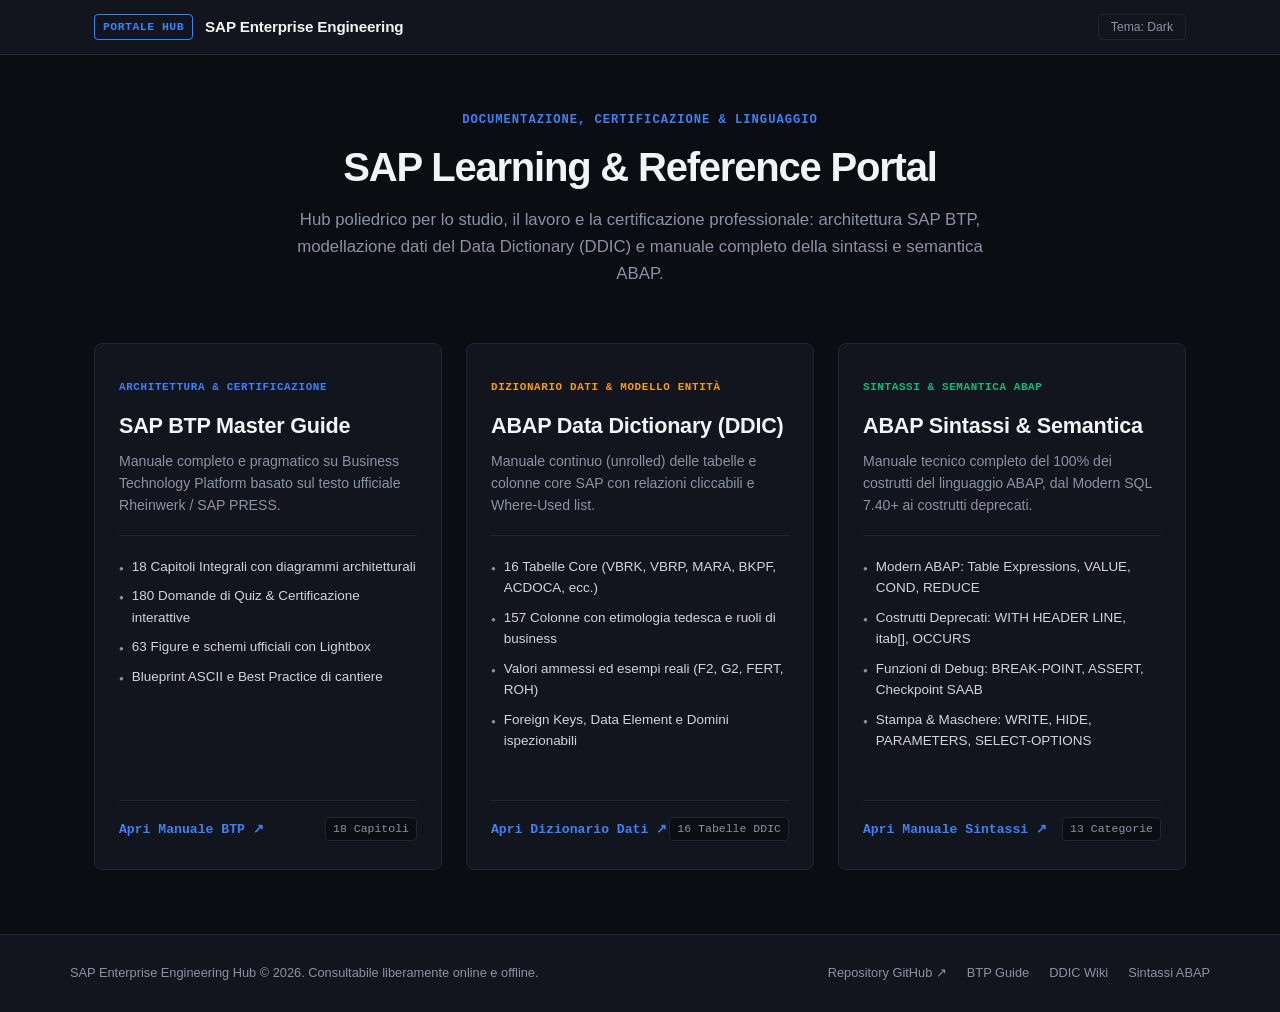
==== commit 3ad27337: "feat(portal): add unified hub portal and abap syntax & semantics reference manual" ====
--- a/index.html
+++ b/index.html
@@ -1,1047 +1,135 @@
 <!DOCTYPE html>
 <html lang="it" data-theme="dark">
 <head>
-    <meta charset="UTF-8">
-    <meta name="viewport" content="width=device-width, initial-scale=1.0">
-    <title>SAP BTP Master Guide — Documentazione Tecnica</title>
-    <style>
-        :root {
-            --bg-page: #0f1117;
-            --bg-sidebar: #0b0d13;
-            --bg-surface: #161922;
-            --bg-surface-hover: #1e2230;
-            --border-color: #232736;
-            --text-title: #f3f4f6;
-            --text-main: #d1d5db;
-            --text-muted: #8b92a5;
-            --accent: #3b82f6;
-            --accent-green: #10b981;
-            --accent-red: #ef4444;
-            --code-bg: #131620;
-            --sidebar-width: 270px;
-            --font-sans: -apple-system, BlinkMacSystemFont, "Segoe UI", Roboto, "Helvetica Neue", Arial, sans-serif;
-            --font-mono: ui-monospace, SFMono-Regular, "SF Mono", Menlo, Consolas, "Liberation Mono", monospace;
-        }
-
-        [data-theme="light"] {
-            --bg-page: #ffffff;
-            --bg-sidebar: #f8fafc;
-            --bg-surface: #f1f5f9;
-            --bg-surface-hover: #e2e8f0;
-            --border-color: #e2e8f0;
-            --text-title: #0f172a;
-            --text-main: #334155;
-            --text-muted: #64748b;
-            --accent: #0070d2;
-            --accent-green: #059669;
-            --accent-red: #dc2626;
-            --code-bg: #f8fafc;
-        }
-
-        * {
-            box-sizing: border-box;
-            margin: 0;
-            padding: 0;
-        }
-
-        body {
-            font-family: var(--font-sans);
-            background-color: var(--bg-page);
-            color: var(--text-main);
-            line-height: 1.7;
-            font-size: 16px;
-            overflow-x: hidden;
-        }
-
-        .layout {
-            display: flex;
-            min-height: 100vh;
-        }
-
-        /* Minimal Sidebar */
-        .sidebar {
-            width: var(--sidebar-width);
-            background-color: var(--bg-sidebar);
-            border-right: 1px solid var(--border-color);
-            height: 100vh;
-            position: sticky;
-            top: 0;
-            display: flex;
-            flex-direction: column;
-            z-index: 50;
-            flex-shrink: 0;
-        }
-
-        .sidebar-header {
-            padding: 20px 20px 16px 20px;
-            border-bottom: 1px solid var(--border-color);
-        }
-
-        .sidebar-header h1 {
-            font-size: 0.95rem;
-            font-weight: 700;
-            color: var(--text-title);
-            letter-spacing: -0.01em;
-        }
-
-        .sidebar-header p {
-            font-size: 0.72rem;
-            color: var(--text-muted);
-            margin-top: 2px;
-        }
-
-        .sidebar-search {
-            padding: 12px 18px;
-            border-bottom: 1px solid var(--border-color);
-        }
-
-        .sidebar-search input {
-            width: 100%;
-            background: var(--bg-page);
-            border: 1px solid var(--border-color);
-            color: var(--text-title);
-            font-size: 0.8rem;
-            padding: 6px 10px;
-            border-radius: 4px;
-            outline: none;
-        }
-
-        .sidebar-search input:focus {
-            border-color: var(--accent);
-        }
-
-        .sidebar-nav {
-            flex: 1;
-            overflow-y: auto;
-            padding: 14px 12px;
-        }
-
-        .nav-group-title {
-            font-size: 0.68rem;
-            text-transform: uppercase;
-            font-weight: 700;
-            letter-spacing: 0.06em;
-            color: var(--text-muted);
-            padding: 12px 10px 4px 10px;
-        }
-
-        .nav-item {
-            display: flex;
-            align-items: center;
-            justify-content: space-between;
-            padding: 7px 10px;
-            border-radius: 4px;
-            font-size: 0.82rem;
-            color: var(--text-main);
-            cursor: pointer;
-            text-decoration: none;
-            margin-bottom: 1px;
-            transition: background 0.1s;
-        }
-
-        .nav-item:hover {
-            background-color: var(--bg-surface-hover);
-            color: var(--text-title);
-        }
-
-        .nav-item.active {
-            background-color: var(--bg-surface);
-            color: var(--accent);
-            font-weight: 600;
-        }
-
-        .nav-item-num {
-            font-family: var(--font-mono);
-            font-size: 0.72rem;
-            opacity: 0.7;
-            margin-right: 8px;
-        }
-
-        .nav-dot {
-            width: 6px;
-            height: 6px;
-            border-radius: 50%;
-            background-color: var(--border-color);
-            flex-shrink: 0;
-        }
-
-        .nav-dot.done {
-            background-color: var(--accent-green);
-        }
-
-        .nav-dot.in-prog {
-            background-color: var(--accent);
-        }
-
-        .sidebar-footer {
-            padding: 14px 18px;
-            border-top: 1px solid var(--border-color);
-            display: flex;
-            align-items: center;
-            justify-content: space-between;
-            font-size: 0.75rem;
-            color: var(--text-muted);
-        }
-
-        .theme-toggle-btn {
-            background: none;
-            border: 1px solid var(--border-color);
-            color: var(--text-muted);
-            padding: 3px 8px;
-            border-radius: 4px;
-            cursor: pointer;
-            font-size: 0.72rem;
-        }
-
-        .theme-toggle-btn:hover {
-            color: var(--text-title);
-            border-color: var(--text-muted);
-        }
-
-        /* Reading Area (Max Width ~800px for optimal reading) */
-        .reading-scroll {
-            flex: 1;
-            height: 100vh;
-            overflow-y: auto;
-            scroll-behavior: smooth;
-        }
-
-        .doc-container {
-            max-width: 820px;
-            margin: 0 auto;
-            padding: 48px 36px 120px 36px;
-        }
-
-        /* Document Header */
-        .doc-header {
-            margin-bottom: 40px;
-            padding-bottom: 24px;
-            border-bottom: 1px solid var(--border-color);
-        }
-
-        .doc-part {
-            font-size: 0.78rem;
-            text-transform: uppercase;
-            font-weight: 700;
-            letter-spacing: 0.08em;
-            color: var(--accent);
-            margin-bottom: 8px;
-        }
-
-        .doc-title {
-            font-size: 2rem;
-            font-weight: 800;
-            color: var(--text-title);
-            line-height: 1.25;
-            letter-spacing: -0.02em;
-            margin-bottom: 14px;
-        }
-
-        .doc-meta {
-            font-size: 0.84rem;
-            color: var(--text-muted);
-            display: flex;
-            gap: 16px;
-            flex-wrap: wrap;
-        }
-
-        /* In-Page Navigation */
-        .doc-nav-strip {
-            display: flex;
-            gap: 10px;
-            overflow-x: auto;
-            padding-bottom: 8px;
-            margin-bottom: 36px;
-            border-bottom: 1px solid var(--border-color);
-            font-size: 0.8rem;
-        }
-
-        .doc-nav-link {
-            color: var(--text-muted);
-            text-decoration: none;
-            white-space: nowrap;
-            padding: 3px 6px;
-            border-radius: 3px;
-        }
-
-        .doc-nav-link:hover {
-            color: var(--text-title);
-            background: var(--bg-surface);
-        }
-
-        /* Headings */
-        .doc-section-h2 {
-            font-size: 1.28rem;
-            font-weight: 700;
-            color: var(--text-title);
-            margin: 44px 0 16px 0;
-            padding-bottom: 8px;
-            border-bottom: 1px solid var(--border-color);
-            letter-spacing: -0.01em;
-        }
-
-        .doc-topic-h3 {
-            font-size: 1.08rem;
-            font-weight: 600;
-            color: var(--text-title);
-            margin: 30px 0 10px 0;
-        }
-
-        /* Paragraphs and Lists */
-        .doc-p {
-            font-size: 0.98rem;
-            color: var(--text-main);
-            margin-bottom: 16px;
-            line-height: 1.72;
-        }
-
-        .doc-p strong {
-            color: var(--text-title);
-            font-weight: 600;
-        }
-
-        .doc-list, .doc-steps {
-            margin: 10px 0 18px 24px;
-            font-size: 0.96rem;
-            color: var(--text-main);
-        }
-
-        .doc-list li, .doc-steps li {
-            margin-bottom: 8px;
-            line-height: 1.65;
-        }
-
-        .doc-list li strong, .doc-steps li strong {
-            color: var(--text-title);
-        }
-
-        .doc-code {
-            font-family: var(--font-mono);
-            font-size: 0.85em;
-            background: var(--code-bg);
-            border: 1px solid var(--border-color);
-            padding: 1px 5px;
-            border-radius: 3px;
-            color: var(--accent);
-        }
-
-        .doc-quote {
-            border-left: 3px solid var(--accent);
-            background-color: var(--bg-surface);
-            padding: 12px 18px;
-            margin: 18px 0;
-            font-size: 0.92rem;
-            color: var(--text-main);
-        }
-
-        .doc-quote strong {
-            color: var(--text-title);
-        }
-
-        /* Minimal Technical Figures */
-        .doc-figures-grid {
-            display: grid;
-            grid-template-columns: repeat(auto-fit, minmax(340px, 1fr));
-            gap: 20px;
-            margin: 20px 0 36px 0;
-        }
-
-        .doc-figure {
-            border: 1px solid var(--border-color);
-            border-radius: 6px;
-            overflow: hidden;
-            background: var(--bg-surface);
-            cursor: pointer;
-            transition: border-color 0.15s;
-        }
-
-        .doc-figure:hover {
-            border-color: var(--accent);
-        }
-
-        .doc-fig-img {
-            width: 100%;
-            height: 180px;
-            background: #000;
-            display: flex;
-            align-items: center;
-            justify-content: center;
-            padding: 8px;
-        }
-
-        .doc-fig-img img {
-            max-width: 100%;
-            max-height: 100%;
-            object-fit: contain;
-        }
-
-        .doc-fig-caption {
-            padding: 12px 14px;
-            border-top: 1px solid var(--border-color);
-        }
-
-        .doc-fig-label {
-            font-size: 0.72rem;
-            font-weight: 700;
-            color: var(--accent);
-            text-transform: uppercase;
-            display: block;
-            margin-bottom: 2px;
-        }
-
-        .doc-fig-title {
-            font-size: 0.88rem;
-            font-weight: 600;
-            color: var(--text-title);
-            margin-bottom: 4px;
-            line-height: 1.3;
-        }
-
-        .doc-fig-desc {
-            font-size: 0.78rem;
-            color: var(--text-muted);
-            line-height: 1.45;
-        }
-
-        /* Minimal Monospace Blueprint */
-        .doc-blueprint-box {
-            font-family: var(--font-mono);
-            font-size: 0.78rem;
-            line-height: 1.45;
-            background: var(--code-bg);
-            border: 1px solid var(--border-color);
-            border-radius: 6px;
-            padding: 16px;
-            overflow-x: auto;
-            color: var(--accent);
-            margin: 16px 0 36px 0;
-        }
-
-        /* Minimal Glossary List */
-        .doc-glossary {
-            margin: 16px 0 36px 0;
-        }
-
-        .doc-glossary-item {
-            padding: 12px 0;
-            border-bottom: 1px solid var(--border-color);
-        }
-
-        .doc-glossary-term {
-            font-weight: 700;
-            color: var(--text-title);
-            font-size: 0.94rem;
-            margin-bottom: 3px;
-        }
-
-        .doc-glossary-def {
-            font-size: 0.9rem;
-            color: var(--text-main);
-            line-height: 1.55;
-        }
-
-        /* Minimal Best Practices */
-        .doc-bp-item {
-            padding: 12px 0;
-            border-bottom: 1px solid var(--border-color);
-            display: flex;
-            align-items: flex-start;
-            gap: 12px;
-        }
-
-        .doc-bp-badge {
-            font-family: var(--font-mono);
-            font-size: 0.68rem;
-            font-weight: 700;
-            padding: 2px 6px;
-            border-radius: 3px;
-            text-transform: uppercase;
-            flex-shrink: 0;
-            margin-top: 2px;
-        }
-
-        .badge-critico {
-            color: var(--accent-red);
-            border: 1px solid var(--accent-red);
-        }
-
-        .badge-alto {
-            color: #f59e0b;
-            border: 1px solid #f59e0b;
-        }
-
-        .badge-medio {
-            color: var(--accent-green);
-            border: 1px solid var(--accent-green);
-        }
-
-        .doc-bp-rule {
-            font-weight: 600;
-            color: var(--text-title);
-            font-size: 0.92rem;
-            margin-bottom: 2px;
-        }
-
-        .doc-bp-reason {
-            font-size: 0.86rem;
-            color: var(--text-muted);
-            line-height: 1.5;
-        }
-
-        /* Minimal Quiz */
-        .doc-quiz-block {
-            margin: 20px 0;
-        }
-
-        .doc-quiz-item {
-            padding: 20px 0;
-            border-bottom: 1px solid var(--border-color);
-        }
-
-        .doc-quiz-num {
-            font-size: 0.72rem;
-            font-weight: 700;
-            color: var(--accent);
-            text-transform: uppercase;
-            margin-bottom: 6px;
-        }
-
-        .doc-quiz-q {
-            font-size: 0.98rem;
-            font-weight: 600;
-            color: var(--text-title);
-            margin-bottom: 14px;
-            line-height: 1.5;
-        }
-
-        .doc-quiz-opts {
-            display: flex;
-            flex-direction: column;
-            gap: 6px;
-        }
-
-        .doc-quiz-btn {
-            width: 100%;
-            text-align: left;
-            background: var(--bg-surface);
-            border: 1px solid var(--border-color);
-            color: var(--text-main);
-            padding: 10px 14px;
-            border-radius: 4px;
-            font-size: 0.9rem;
-            cursor: pointer;
-            transition: all 0.1s;
-            display: flex;
-            align-items: flex-start;
-            gap: 10px;
-            line-height: 1.45;
-        }
-
-        .doc-quiz-btn:hover:not(:disabled) {
-            background-color: var(--bg-surface-hover);
-            color: var(--text-title);
-        }
-
-        .doc-quiz-btn.correct {
-            background-color: rgba(16, 185, 129, 0.12) !important;
-            border-color: var(--accent-green) !important;
-            color: var(--accent-green) !important;
-            font-weight: 600;
-        }
-
-        .doc-quiz-btn.wrong {
-            background-color: rgba(239, 68, 68, 0.12) !important;
-            border-color: var(--accent-red) !important;
-            color: var(--accent-red) !important;
-        }
-
-        .doc-quiz-letter {
-            font-family: var(--font-mono);
-            font-weight: 700;
-            font-size: 0.75rem;
-            opacity: 0.75;
-            padding: 1px 4px;
-            border: 1px solid var(--border-color);
-            border-radius: 2px;
-            flex-shrink: 0;
-        }
-
-        .doc-quiz-exp {
-            margin-top: 12px;
-            padding: 12px 14px;
-            background: var(--bg-surface);
-            border-left: 2px solid var(--accent);
-            font-size: 0.86rem;
-            color: var(--text-main);
-            display: none;
-            line-height: 1.5;
-        }
-
-        .doc-quiz-exp.show {
-            display: block;
-        }
-
-        .doc-quiz-exp strong {
-            color: var(--text-title);
-        }
-
-        .doc-quiz-footer {
-            display: flex;
-            justify-content: space-between;
-            align-items: center;
-            margin-top: 24px;
-            padding-top: 16px;
-        }
-
-        .doc-btn {
-            background: var(--accent);
-            color: #fff;
-            border: none;
-            padding: 8px 18px;
-            border-radius: 4px;
-            font-size: 0.86rem;
-            font-weight: 600;
-            cursor: pointer;
-        }
-
-        .doc-btn-subtle {
-            background: none;
-            color: var(--text-muted);
-            border: 1px solid var(--border-color);
-            padding: 8px 14px;
-            border-radius: 4px;
-            font-size: 0.86rem;
-            cursor: pointer;
-        }
-
-        .doc-btn-subtle:hover {
-            color: var(--text-title);
-            border-color: var(--text-muted);
-        }
-
-        /* Lightbox */
-        .lightbox-overlay {
-            display: none;
-            position: fixed;
-            z-index: 100;
-            top: 0;
-            left: 0;
-            width: 100vw;
-            height: 100vh;
-            background: rgba(0, 0, 0, 0.85);
-            align-items: center;
-            justify-content: center;
-            padding: 24px;
-        }
-
-        .lightbox-overlay.active {
-            display: flex;
-        }
-
-        .lightbox-modal {
-            max-width: 90vw;
-            max-height: 90vh;
-            display: flex;
-            flex-direction: column;
-            align-items: center;
-            position: relative;
-        }
-
-        .lightbox-modal img {
-            max-width: 100%;
-            max-height: 75vh;
-            object-fit: contain;
-            border-radius: 4px;
-        }
-
-        .lightbox-cap {
-            margin-top: 10px;
-            color: #fff;
-            text-align: center;
-            max-width: 700px;
-            font-size: 0.85rem;
-        }
-
-        .lightbox-close-btn {
-            position: absolute;
-            top: -30px;
-            right: 0;
-            background: none;
-            border: none;
-            color: #fff;
-            font-size: 1.6rem;
-            cursor: pointer;
-        }
-
-        @media (max-width: 860px) {
-            .sidebar {
-                position: fixed;
-                transform: translateX(-100%);
-            }
-            .sidebar.mobile-open {
-                transform: translateX(0);
-            }
-        }
-    </style>
+  <meta charset="UTF-8">
+  <meta name="viewport" content="width=device-width, initial-scale=1.0">
+  <title>SAP Enterprise Engineering & Reference Hub</title>
+  <link rel="stylesheet" href="css/portal.css">
+  <link rel="icon" href="data:image/svg+xml,<svg xmlns=%22http://www.w3.org/2000/svg%22 viewBox=%220%200%20100%20100%22><rect width=%22100%22 height=%22100%22 rx=%2220%22 fill=%22%23212529%22/><text y=%2265%22 x=%2214%22 font-size=%2250%22 fill=%22white%22 font-family=%22monospace%22>SAP</text></svg>">
 </head>
 <body>
-    <div class="layout">
-        <!-- Minimal Left Sidebar -->
-        <aside class="sidebar" id="sidebar">
-            <div class="sidebar-header">
-                <h1>SAP BTP Master Guide</h1>
-                <p>Manuale di Riferimento & Certificazione</p>
-            </div>
-            <div class="sidebar-search">
-                <input type="text" placeholder="Filtra capitoli..." oninput="onFilter(this.value)">
-            </div>
-            <nav class="sidebar-nav" id="sidebar-nav">
-                <!-- Nav items generated via JS -->
-            </nav>
-            <div class="sidebar-footer">
-                <span id="stat-progress">0/18 completati</span>
-                <button class="theme-toggle-btn" onclick="toggleTheme()">Tema</button>
-            </div>
-        </aside>
 
-        <!-- Document Content -->
-        <main class="reading-scroll">
-            <div class="doc-container" id="doc-render-area">
-                <!-- Dynamic Chapter Content -->
-            </div>
-        </main>
+  <!-- Top Navigation Bar -->
+  <header class="portal-header">
+    <div class="portal-nav-container">
+      <div class="portal-logo-group">
+        <span class="portal-badge">PORTALE HUB</span>
+        <span class="portal-brand-title">SAP Enterprise Engineering</span>
+      </div>
+      <button class="btn-theme-toggle" id="theme-btn">Tema: Dark</button>
     </div>
+  </header>
 
-    <!-- Lightbox Modal -->
-    <div class="lightbox-overlay" id="lightbox" onclick="closeLightbox()">
-        <div class="lightbox-modal" onclick="event.stopPropagation()">
-            <button class="lightbox-close-btn" onclick="closeLightbox()">&times;</button>
-            <img id="lb-img" src="" alt="Enlarged figure">
-            <div class="lightbox-cap">
-                <strong id="lb-title"></strong>
-                <p id="lb-desc" style="color: #cbd5e1; margin-top: 4px;"></p>
-            </div>
+  <!-- Hero Section -->
+  <section class="portal-hero">
+    <div class="hero-tagline">DOCUMENTAZIONE, CERTIFICAZIONE & LINGUAGGIO</div>
+    <h1 class="hero-title">SAP Learning & Reference Portal</h1>
+    <p class="hero-desc">
+      Hub poliedrico per lo studio, il lavoro e la certificazione professionale: architettura SAP BTP, modellazione dati del Data Dictionary (DDIC) e manuale completo della sintassi e semantica ABAP.
+    </p>
+  </section>
+
+  <!-- Main 3 Manuals Grid -->
+  <main class="portal-main">
+    <div class="manuals-grid">
+
+      <!-- Manual 1: SAP BTP Master Guide -->
+      <a href="btp-guide/" class="manual-card">
+        <div class="card-top">
+          <span class="card-category-badge btp">Architettura & Certificazione</span>
+          <h2 class="card-title">SAP BTP Master Guide</h2>
+          <p class="card-desc">
+            Manuale completo e pragmatico su Business Technology Platform basato sul testo ufficiale Rheinwerk / SAP PRESS.
+          </p>
+          <ul class="card-features">
+            <li>18 Capitoli Integrali con diagrammi architetturali</li>
+            <li>180 Domande di Quiz & Certificazione interattive</li>
+            <li>63 Figure e schemi ufficiali con Lightbox</li>
+            <li>Blueprint ASCII e Best Practice di cantiere</li>
+          </ul>
         </div>
+        <div class="card-action-bar">
+          <span class="card-action-text">Apri Manuale BTP ↗</span>
+          <span class="card-counter-tag">18 Capitoli</span>
+        </div>
+      </a>
+
+      <!-- Manual 2: ABAP Data Dictionary (DDIC) -->
+      <a href="abap-wiki/" class="manual-card">
+        <div class="card-top">
+          <span class="card-category-badge ddic">Dizionario Dati & Modello Entità</span>
+          <h2 class="card-title">ABAP Data Dictionary (DDIC)</h2>
+          <p class="card-desc">
+            Manuale continuo (unrolled) delle tabelle e colonne core SAP con relazioni cliccabili e Where-Used list.
+          </p>
+          <ul class="card-features">
+            <li>16 Tabelle Core (VBRK, VBRP, MARA, BKPF, ACDOCA, ecc.)</li>
+            <li>157 Colonne con etimologia tedesca e ruoli di business</li>
+            <li>Valori ammessi ed esempi reali (F2, G2, FERT, ROH)</li>
+            <li>Foreign Keys, Data Element e Domini ispezionabili</li>
+          </ul>
+        </div>
+        <div class="card-action-bar">
+          <span class="card-action-text">Apri Dizionario Dati ↗</span>
+          <span class="card-counter-tag">16 Tabelle DDIC</span>
+        </div>
+      </a>
+
+      <!-- Manual 3: ABAP Sintassi & Semantica -->
+      <a href="abap-syntax/" class="manual-card">
+        <div class="card-top">
+          <span class="card-category-badge syntax">Sintassi & Semantica ABAP</span>
+          <h2 class="card-title">ABAP Sintassi & Semantica</h2>
+          <p class="card-desc">
+            Manuale tecnico completo del 100% dei costrutti del linguaggio ABAP, dal Modern SQL 7.40+ ai costrutti deprecati.
+          </p>
+          <ul class="card-features">
+            <li>Modern ABAP: Table Expressions, VALUE, COND, REDUCE</li>
+            <li>Costrutti Deprecati: WITH HEADER LINE, itab[], OCCURS</li>
+            <li>Funzioni di Debug: BREAK-POINT, ASSERT, Checkpoint SAAB</li>
+            <li>Stampa & Maschere: WRITE, HIDE, PARAMETERS, SELECT-OPTIONS</li>
+          </ul>
+        </div>
+        <div class="card-action-bar">
+          <span class="card-action-text">Apri Manuale Sintassi ↗</span>
+          <span class="card-counter-tag">13 Categorie</span>
+        </div>
+      </a>
+
     </div>
+  </main>
 
-    <script>
-        const CHAPTERS = [{"id": 1, "number": "01", "title": "Introduction: Digital Transformation & The Intelligent Enterprise", "shortTitle": "Introduction", "part": "Part I: Getting Started", "readingTime": "25 min", "roles": ["Enterprise Architect", "SAP Functional/Technical Consultant", "Solution Architect", "IT Manager"], "cleanSummaryHtml": "<p class=\"doc-p\">Il Capitolo 1 definisce la ragion d'essere di <strong>SAP Business Technology Platform (SAP BTP)</strong> nel contesto economico e tecnologico moderno. Per decenni le aziende tradizionali (<em>Digital Immigrants</em>) hanno dominato i mercati digitalizzando processi esistenti, ma oggi sono minacciate da aziende nate nel cloud (<em>Digital Natives</em>, come Netflix, Uber, Amazon) che sfruttano architetture agili, scalabili e basate su dati in tempo reale.</p>\n<p class=\"doc-p\">SAP BTP non è semplicemente una \"nuova tecnologia\", ma la <strong>fondazione architetturale multicloud</strong> che consente la transizione da un modello IT monolitico e rigido verso l'<strong>Intelligent Enterprise</strong>. BTP permette di implementare il paradigma del <strong>Bimodal IT</strong>: salvaguardare la stabilità e la conformità delle applicazioni core mission-critical (<strong>Mode 1</strong>) abilitando parallelamente una rapidissima capacità di innovazione, estensione e prototipazione (<strong>Mode 2</strong>). Il capitolo introduce la combinazione vincente tra <strong>O-Data</strong> (dati operativi) e <strong>X-Data</strong> (dati di esperienza), i <strong>quattro pilastri tecnologici di SAP BTP</strong> e il principio fondamentale del mantenimento del <strong>Clean Core</strong>.</p>", "figures": [{"figNumber": "Figura 1.1", "title": "Connessione continua tra X-Data e O-Data nell'Intelligent Enterprise", "image": "images/01_001.png", "explanation": "Illustra come SAP BTP funga da tessuto connettivo tra i dati di esperienza (X-Data: sentiment, feedback cliente da Qualtrics) e i dati operativi transazionali (O-Data: ordini, fatture da SAP S/4HANA), chiudendo il ciclo decisionale in tempo reale."}, {"figNumber": "Figura 1.3", "title": "I 4 Pilastri Tecnologici Fondamentali di SAP BTP", "image": "images/01_003.png", "explanation": "Rappresenta l'architettura a quattro pilastri della piattaforma: Database and Data Management (SAP HANA Cloud), Analytics (SAP Analytics Cloud), Application Development and Integration (Extension Suite & Integration Suite), e Intelligent Technologies (AI/ML & RPA)."}, {"figNumber": "Figura 1.8", "title": "Integrazione, Estensione e Valorizzazione dei Dati nei Paesaggi SAP", "image": "images/01_008.png", "explanation": "Mappa visiva che dimostra la strategia Clean Core: mantenere i sistemi ERP standard intatti ed eseguire integrazioni ed estensioni differenzianti all'esterno su SAP BTP."}, {"figNumber": "Figura 1.9", "title": "Architettura di SAP HANA Cloud e Tiering di Memorizzazione", "image": "images/01_009.png", "explanation": "Dettaglio dell'Index Server di SAP HANA Cloud con memorizzazione ibrida a colonne, query optimizer ed elaborazione vettoriale in-memory multi-modello."}], "architectureDiagram": "\n┌────────────────────────────────────────────────────────────────────────────────────────┐\n│                              THE INTELLIGENT ENTERPRISE                                │\n├───────────────────────────────────────────┬────────────────────────────────────────────┤\n│           INTELLIGENT SUITE               │            EXPERIENCE MANAGEMENT           │\n│  S/4HANA • SuccessFactors • Ariba         │       Qualtrics (Customer, Employee,       │\n│  Concur • SAP Customer Experience (CX)    │            Product, Brand Pulse)           │\n│             [ O-DATA: COSA ACCADE ]       │           [ X-DATA: PERCHÉ ACCADE ]        │\n├───────────────────────────────────────────┴────────────────────────────────────────────┤\n│                         INDUSTRY CLOUD & BUSINESS NETWORKS                             │\n│       Ariba Network • Logistics Business Network • One Domain Model Verticals          │\n├────────────────────────────────────────────────────────────────────────────────────────┤\n│                       SAP BUSINESS TECHNOLOGY PLATFORM (SAP BTP)                       │\n│  ┌───────────────────────────────┬───────────────────────────────┐                     │\n│  │ DATABASE & DATA MANAGEMENT    │ ANALYTICS                     │                     │\n│  │ SAP HANA Cloud • Data Intel.  │ SAP Analytics Cloud (SAC)     │                     │\n│  │ Master Data Gov. • SAP ASE/IQ │ Data Warehouse Cloud          │                     │\n│  ├───────────────────────────────┼───────────────────────────────┤                     │\n│  │ APP DEVELOPMENT & INTEGRATION │ INTELLIGENT TECHNOLOGIES      │                     │\n│  │ Integration Suite • Kyma • CF │ SAP AI Core • AI Launchpad    │                     │\n│  │ Extension Suite • BAS • ABAP  │ Process Automation • IoT      │                     │\n│  └───────────────────────────────┴───────────────────────────────┘                     │\n├────────────────────────────────────────────────────────────────────────────────────────┤\n│             HYPERSCALERS & MULTICLOUD (AWS • Microsoft Azure • GCP • Alibaba)          │\n└────────────────────────────────────────────────────────────────────────────────────────┘\n    ", "coreTopics": [{"title": "1. Evoluzione Digitale: Digitization vs Digitalization vs Digital Transformation", "cleanHtml": "<p class=\"doc-p\">Nel lavoro quotidiano di consulenza e architettura, confondere questi tre termini è un errore critico:</p>\n<ul class=\"doc-list\">\n<li><strong>Digitization (Digitalizzazione dell'informazione)</strong>: La conversione pura da analogico/cartaceo a formato digitale (es. passare da fatture cartacee a PDF/documenti scansionati, schede anagrafiche su file). Non altera il processo.</li>\n<li><strong>Digitalization (Digitalizzazione del processo)</strong>: L'utilizzo di software e computer per automatizzare e velocizzare un processo di lavoro esistente, lasciando immutata la logica di fondo (es. form digitale per inserire ordini anziché inviarli via fax; la velocità aumenta ma il modello di business è identico).</li>\n<li><strong>Digital Transformation (Trasformazione Digitale)</strong>: Riprogettazione radicale del modello di business abilitata dalla tecnologia (es. Netflix che passa da spedizione di DVD a piattaforma di streaming on-demand con recommendation engine basato su AI; vendita di prodotti fisici trasformata in abbonamento <em>as-a-Service</em> con IoT e manutenzione predittiva).</li>\n</ul>"}, {"title": "2. Digital Natives vs Digital Immigrants e la sfida della 'Grocer'", "cleanHtml": "<p class=\"doc-p\">Il libro propone il caso paradigmatico di <strong>Grocer</strong>, azienda multinazionale della grande distribuzione attiva da oltre 90 anni. Grocer ha affrontato con successo la digitalizzazione iniziale, ma rischia l'obsolescenza ('Digital Dinosaur') di fronte ai <em>Digital Natives</em>:</p>\n<ul class=\"doc-list\">\n<li><strong>Digital Natives</strong>: Aziende nate nell'era internet/cloud che partono da un <em>foglio bianco (blank slate)</em>, prive di debito tecnico o sistemi legacy on-premise, pensate nativamente per utenti mobili connessi 24/7.</li>\n<li><strong>Digital Immigrants</strong>: Grandi colossi industriali e di servizi con decenni di investimenti in sistemi ERP on-premise complessi e mission-critical. Non possono permettersi di 'buttare via tutto' per ripartire da zero.</li>\n<li><strong>La soluzione</strong>: SAP BTP funge da <strong>ponte strategico</strong> tra il solido patrimonio applicativo esistente e la rapida frontiera dell'innovazione.</li>\n</ul>"}, {"title": "3. Bimodal IT applicato all'Ecosistema SAP", "cleanHtml": "<p class=\"doc-p\">Formulato da Gartner e adattato alla strategia SAP:</p>\n<ul class=\"doc-list\">\n<li><strong>Mode 1 (Stabilità & Resilienza - 'Keep the lights on')</strong>: Focalizzato su processi stabili, prevedibili, altamente regolamentati (Core ERP S/4HANA, contabilità generale, gestione stipendi, catena logistica). La priorità è zero downtime, accuratezza dei dati e conformità.</li>\n<li><strong>Mode 2 (Agilità & Innovazione - 'Exploration & Speed')</strong>: Focalizzato su velocità di rilascio, time-to-market, consumer-grade experience, sperimentazione di AI/ML, app mobile per clienti e integrazione con partner esterni.</li>\n</ul>\n<p class=\"doc-p\">SAP BTP è il runtime ideale per il <strong>Mode 2</strong>, collegato al <strong>Mode 1</strong> attraverso connettori sicuri (SAP Cloud Connector) e API gestite, garantendo l'isolamento del Core applicativo (<strong>Clean Core Paradigm</strong>).</p>"}, {"title": "4. La convergenza vincente: O-Data + X-Data", "cleanHtml": "<p class=\"doc-p\">Un'organizzazione intelligente non può guidare le proprie decisioni guardando solo ai dati contabili e logistici:</p>\n<ul class=\"doc-list\">\n<li><strong>O-Data (Operational Data)</strong>: Generati da ERP, CRM, SCM, HR (fatturato mensile, tasso di rotazione magazzino, resi prodotto, tempo medio di spedizione). L'O-Data dice <strong>COSA</strong> è accaduto.</li>\n<li><strong>X-Data (Experience Data)</strong>: Catturati tramite soluzioni come <strong>Qualtrics</strong> sui quattro momenti di esperienza (Customer Experience, Employee Experience, Product Experience, Brand Experience). Rilevano emozioni, percezioni, aspettative e motivazioni d'acquisto. L'X-Data spiega il <strong>PERCHÉ</strong> è accaduto.</li>\n<li><strong>Il valore per il business</strong>: Se l'O-Data mostra un calo delle vendite in una filiale, l'X-Data rivela che i clienti sono frustrati dai tempi di cassa o che i dipendenti sono demotivati. Collegando X-Data e O-Data su SAP BTP, l'azienda attiva <strong>workflow correttivi automatici</strong> (es. alert, re-routing del personale, promozioni personalizzate).</li>\n</ul>"}, {"title": "5. I Quattro Pilastri Tecnologici di SAP BTP", "cleanHtml": "<p class=\"doc-p\">SAP BTP struttura i suoi servizi attorno a quattro grandi aree:</p>\n<ol class=\"doc-steps\">\n<li><strong>Database & Data Management</strong>:</li>\n</ol>\n<ul class=\"doc-list\">\n<li><em>SAP HANA / SAP HANA Cloud</em>: Database relazionale in-memory, colonnare, multi-modello (elabora grafi, testo, geospaziale e machine learning direttamente in engine).</li>\n<li><em>SAP Data Intelligence</em>: Gestione di data pipeline eterogenee, data orchestration, catalogazione e governance su landscape complessi (cloud + on-premise + data lake).</li>\n<li><em>SAP Master Data Governance (MDG)</em>: Standardizzazione del dato anagrafico unico (Golden Record).</li>\n<li><em>SAP ASE (Sybase) & SAP IQ</em>: Rispettivamente per transazioni OLTP ad alto volume e archiviazione dati analitici su scala petabyte.</li>\n</ul>\n<ol class=\"doc-steps\">\n<li><strong>Analytics</strong>:</li>\n</ol>\n<ul class=\"doc-list\">\n<li><em>SAP Analytics Cloud (SAC)</em>: Soluzione unificata di Business Intelligence (BI), Augmented Analytics (Smart Insights, Search to Insight guidati da AI) ed Enterprise Planning/Budgeting.</li>\n<li><em>SAP Data Warehouse Cloud (ora Datasphere)</em>: Creazione di data layer semantici aziendali senza duplicare fisicamente i dati (Data Federation).</li>\n<li><em>SAP BusinessObjects</em>: Piattaforma tradizionale di reporting enterprise on-premise.</li>\n</ul>\n<ol class=\"doc-steps\">\n<li><strong>Application Development & Integration</strong>:</li>\n</ol>\n<ul class=\"doc-list\">\n<li><em>SAP Integration Suite</em>: Cloud Integration (CPI), API Management (esposizione, sicurezza e monetizzazione API), Open Connectors (160+ connettori preconfigurati a SaaS terzi come Salesforce, ServiceNow, Workday), Integration Advisor (mapping guidato da Machine Learning), Event Mesh.</li>\n<li><em>SAP Extension Suite</em>: Sviluppo pro-code e low-code (Business Application Studio, SAPUI5, SAP Fiori Elements, AppGyver/Build Apps), Mobile Services e Digital Workplace (SAP Work Zone, Launchpad).</li>\n</ul>\n<ol class=\"doc-steps\">\n<li><strong>Intelligent Technologies</strong>:</li>\n</ol>\n<ul class=\"doc-list\">\n<li><em>SAP AI Core & SAP AI Launchpad</em>: Esecuzione scalabile e monitoraggio di modelli AI/ML multitenant integrati con le app SAP.</li>\n<li><em>SAP Intelligent RPA (Process Automation)</em>: Bot software per l'automazione di compiti ripetitivi su UI e backend.</li>\n<li><em>SAP Internet of Things (IoT)</em>: Ingestion ed elaborazione telemetrie da macchinari industriali e sensori.</li>\n</ul>"}, {"title": "6. I Tre Destinatari Chiave di SAP BTP", "cleanHtml": "<ul class=\"doc-list\">\n<li><strong>Developers</strong>: Dispongono di strumenti moderni e standard di mercato (Node.js, Java, ABAP Cloud, Python), ambienti serverless (Kyma/Kubernetes e Cloud Foundry), e il Cloud Application Programming Model (CAP) che astrae la complessità dei servizi sottostanti.</li>\n<li><strong>Partners</strong>: Possono costruire pacchetti applicativi IP (Intellectual Property) commerciali scalabili e multitenant da distribuire e monetizzare su SAP Store con zero attrito di deployment.</li>\n<li><strong>Customers</strong>: Evitano il vendor lock-in infrastrutturale (grazie al supporto multicloud AWS, Azure, GCP), preservano la stabilità del core ERP aziendale ed evitano costose re-implementazioni durante gli upgrade.</li>\n</ul>"}], "keyDefinitions": [{"term": "SAP Business Technology Platform (SAP BTP)", "definition": "Piattaforma tecnologica enterprise unificata e aperta basata su cloud (multicloud), che raggruppa funzionalità di gestione dati, analytics, sviluppo applicativo, integrazione e intelligenza artificiale per supportare l'Intelligent Enterprise e la transizione al Clean Core."}, {"term": "Clean Core Strategy", "definition": "Principio architetturale fondamentale che vieta modifiche invasive dirette (modifiche al codice standard o tabelle custom nel core ERP come S/4HANA). Tutte le personalizzazioni e logiche estese vengono realizzate su SAP BTP ('Side-by-Side Extensibility'), garantendo upgrade continui e senza blocchi del sistema centrale."}, {"term": "Bimodal IT", "definition": "Framework gestionale (Gartner) che articola l'IT in due modalità sinergiche: Mode 1 (focalizzato su stabilità, prevedibilità, conformità e mantenimento dei sistemi core) e Mode 2 (focalizzato su velocità, agilità, prototipazione rapida ed esplorazione di nuove soluzioni su cloud)."}, {"term": "O-Data (Operational Data)", "definition": "Dati transazionali strutturati che descrivono COSA succede nelle attività aziendali quotidiane (ordini di vendita, inventario, costi, contabilità, logistica), tipicamente conservati ed elaborati all'interno di sistemi ERP e CRM."}, {"term": "X-Data (Experience Data)", "definition": "Dati qualitativi e attitudinali che spiegano il PERCHÉ le cose accadono, catturando sentimenti, percezioni, aspettative e opinioni di clienti, dipendenti, fornitori e partner attraverso piattaforme di experience management (es. Qualtrics)."}, {"term": "Digital Natives vs Digital Immigrants", "definition": "I Digital Natives sono imprese nate con internet e il cloud (architettura elastica, orientata ai dati, senza legacy). I Digital Immigrants sono imprese consolidate con una storia decennale che gestiscono processi complessi su sistemi legacy e devono modernizzarsi salvaguardando il proprio patrimonio applicativo."}, {"term": "SAP Integration Suite", "definition": "Soluzione di integrazione enterprise come servizio (iPaaS) all'interno di BTP che consente di collegare applicazioni, processi e dati distribuiti tra ambienti on-premise, cloud SAP e sistemi eterogenei non-SAP (include Cloud Integration, API Management, Open Connectors, Event Mesh)."}, {"term": "SAP Extension Suite", "definition": "Insieme di strumenti, linguaggi di programmazione, servizi e framework di SAP BTP che consentono di creare estensioni applicative (sia Low-Code/No-Code sia Pro-Code) per arricchire le soluzioni standard SAP senza intaccare il codice del sistema sorgente."}, {"term": "Industry Cloud", "definition": "Insieme di soluzioni verticali specializzate per settore industriale (es. Automotive, Retail, Life Sciences), sviluppate da SAP e partner sopra SAP BTP utilizzando il SAP One Domain Model per integrarsi nativamente con l'Intelligent Suite."}, {"term": "Data-to-Value", "definition": "Capacità strategica di raccogliere, orchestrare, arricchire e analizzare grandi moli di dati eterogenei per trasformarli in azioni di business tempestive e informate tramite strumenti di analytics e machine learning integrati in BTP."}], "workplaceBestPractices": [{"riskLevel": "CRITICO", "rule": "In ogni nuovo progetto di estensione o integrazione SAP, verifica sempre l'adozione della strategia Clean Core", "reason": "chiediti 'Posso realizzare questa funzionalità side-by-side su SAP BTP anziché con una modifica Z nel sistema S/4HANA?'"}, {"riskLevel": "ALTO", "rule": "Non limitare le decisioni architetturali ai soli dati dell'ERP (O-Data)", "reason": "progetta sistemi capaci di ascoltare i segnali dell'esperienza (X-Data) per abilitare azioni preventive e workflow automatici."}, {"riskLevel": "ALTO", "rule": "Comunica con gli stakeholder usando la corretta distinzione tra Digitization, Digitalization e Digital Transformation", "reason": "aiuta il management a comprendere che BTP non serve a convertire un modulo cartaceo in un form web, ma a generare nuovi modelli di ricavo e agilità."}, {"riskLevel": "MEDIO", "rule": "Evita integrazioni point-to-point (P2P) artigianali tra cloud e sistemi on-premise", "reason": "sfrutta SAP Integration Suite e SAP Cloud Connector per garantire tracciabilità, sicurezza di livello enterprise e scalabilità."}, {"riskLevel": "MEDIO", "rule": "Applica con rigore il principio del Clean Core", "reason": "ogni volta che ti viene richiesta una customizzazione su S/4HANA, valuta per prima cosa la fattibilità con side-by-side extensibility su SAP BTP prima di considerare modifiche in-app."}, {"riskLevel": "CRITICO", "rule": "Definisci sin dall'avvio del progetto una matrice chiara di governance tra dati operativi (O-Data) e dati di esperienza (X-Data), per evitare silos analitici tra il team ERP e i team di business/marketing.", "reason": "Standard architetturale raccomandato da SAP per la stabilità e la sicurezza operativa."}], "quiz": [{"id": 1, "question": "Qual è la differenza fondamentale tra 'Digitalization' e 'Digital Transformation' secondo quanto esposto nel Capitolo 1?", "options": ["La Digitalization riguarda il passaggio da carta a file binari, mentre la Digital Transformation riguarda esclusivamente l'acquisto di licenze cloud.", "La Digitalization automatizza e velocizza un processo di business esistente tramite computer senza cambiarne la sostanza, mentre la Digital Transformation reinventa i processi e i modelli di business sfruttando la tecnologia moderna.", "La Digitalization si applica unicamente ai database on-premise, mentre la Digital Transformation si riferisce all'uso di linguaggi di programmazione moderni come Python o JavaScript.", "Non vi è alcuna differenza sostanziale; i due termini sono sinonimi intercambiabili introdotti dal marketing SAP."], "correctIndex": 1, "explanation": "La Digitalization fa cose vecchie in modo più efficiente tramite il computer (es. foglio di calcolo invece di registro contabile), mentre la Digital Transformation riprogetta da zero il modello operativo e di business (es. Netflix che passa dalla spedizione fisica di DVD allo streaming intelligente guidato da AI)."}, {"id": 2, "question": "Nel concetto di 'Bimodal IT' teorizzato da Gartner e applicato al mondo SAP, quale ruolo ricopre il 'Mode 1'?", "options": ["Guidare la prototipazione rapida di app mobili e la sperimentazione di algoritmi di Machine Learning.", "Mantenere i sistemi core stabili, conformi e pienamente operativi ('keep the lights on'), gestendo le transazioni mission-critical in modo prevedibile e sicuro.", "Sostituire completamente l'ERP aziendale con microservizi distribuiti su Kubernetes.", "Gestire le campagne di marketing e i feedback NPS raccolti dagli utenti sui social media."], "correctIndex": 1, "explanation": "Il Mode 1 è deputato alla stabilità, resilienza e continuità operativa dei sistemi di record core (come l'ERP contabile/produttivo), mentre il Mode 2 è deputato all'agilità, esplorazione e innovazione rapida."}, {"id": 3, "question": "Un'azienda manifatturiera registra nei propri report SAP S/4HANA un tasso di reso dei prodotti del 18% nell'ultimo trimestre. Questo dato è un tipico esempio di:", "options": ["X-Data (Experience Data), perché descrive l'esperienza soggettiva dell'acquirente.", "O-Data (Operational Data), perché descrive in maniera transazionale e quantitativa COSA è accaduto nei sistemi di business.", "Dark Data, poiché non può essere analizzato tramite strumenti di Business Intelligence.", "Unstructured Big Data, poiché i resi merce non hanno una collocazione nel database relazionale."], "correctIndex": 1, "explanation": "L'O-Data (Operational Data) rappresenta le informazioni transazionali generate dalle operazioni di business quotidiane (il 'COSA'). La motivazione soggettiva del reso (es. 'il prodotto è complicato da montare') costituisce invece l'X-Data (Experience Data)."}, {"id": 4, "question": "Cosa accade quando un'organizzazione intelligente combina con successo O-Data e X-Data all'interno di SAP BTP?", "options": ["L'ERP on-premise viene automaticamente decommissionato per motivi di conformità GDPR.", "L'azienda è in grado di capire sia COSA sta accadendo (dati operativi) sia PERCHÉ sta accadendo (dati di esperienza), trasformando l'insight in azioni immediate correttive o predittive.", "I dati vengono convertiti automaticamente da formati relazionali a blockchain pubblica per garantire l'immutabilità.", "La piattaforma blocca ogni accesso esterno per tutelare i dati di produzione da anomalie di sistema."], "correctIndex": 1, "explanation": "La forza dell'Intelligent Enterprise risiede proprio nell'unire il 'COSA' (O-Data, es. ordini, resi, tempi) al 'PERCHÉ' (X-Data, sentiment, opinioni dei clienti con Qualtrics) per innescare processi decisionali informati e automazioni proattive."}, {"id": 5, "question": "Quali sono i quattro 'Pilastri Tecnologici' fondamentali su cui poggia l'offerta di SAP Business Technology Platform?", "options": ["Cloud, On-Premise, Hybrid e Mainframe.", "Database & Data Management, Analytics, Application Development & Integration, Intelligent Technologies.", "ABAP, Java, C++ e Swift.", "Finance, Human Resources, Supply Chain e Customer Experience."], "correctIndex": 1, "explanation": "L'architettura funzionale di SAP BTP si articola esattamente su 4 pilastri: 1) Database and Data Management, 2) Analytics, 3) Application Development and Integration, 4) Intelligent Technologies."}, {"id": 6, "question": "All'interno del pilastro 'Database and Data Management', quale prodotto rappresenta la soluzione cloud in-memory avanzata in grado di gestire dati relazionali, grafi, elaborazioni spaziali e document store in un unico motore?", "options": ["SAP Adaptive Server Enterprise (ASE).", "SAP Data Intelligence.", "SAP HANA Cloud.", "SAP Master Data Governance (MDG)."], "correctIndex": 2, "explanation": "SAP HANA Cloud è il database as a service (DBaaS) in-memory multi-modello di SAP, capace di combinare elaborazioni colonnari ad alte prestazioni con motori integrati per grafi, elaborazioni geospaziali, full-text search e machine learning."}, {"id": 7, "question": "In merito alla strategia architetturale 'Clean Core', qual è il principale vantaggio derivante dall'utilizzare SAP BTP per lo sviluppo di estensioni anziché personalizzare direttamente il sistema S/4HANA con codice Z modificato?", "options": ["Non è necessario assegnare autorizzazioni di sicurezza agli utenti finali che accedono alle app BTP.", "Il sistema S/4HANA rimane immune da debiti tecnici e modifiche invasive, permettendo di eseguire aggiornamenti, patch e upgrade continui senza blocchi o costose regressioni.", "I costi di banda internet vengono totalmente azzerati poiché BTP risiede fisicamente nello stesso server di S/4HANA.", "Le tabelle di database del sistema centrale vengono replicate su cloud pubblici senza richiedere licenze."], "correctIndex": 1, "explanation": "Il Clean Core è la pietra angolare della moderna architettura SAP: mantenendo il core ERP pulito da modifiche custom e spostando le estensioni su BTP (side-by-side), gli aggiornamenti di S/4HANA diventano rapidi, standardizzati e a basso rischio operativo."}, {"id": 8, "question": "Quale tra le seguenti componenti fa parte di 'SAP Integration Suite' ed è specializzata nel fornire oltre 160 connettori preconfigurati e standardizzati verso sistemi SaaS non-SAP (es. Salesforce, ServiceNow, Workday)?", "options": ["SAP Event Mesh.", "Open Connectors.", "API Management.", "Cloud Connector."], "correctIndex": 1, "explanation": "Open Connectors è il servizio di SAP Integration Suite che mette a disposizione oltre 160 connettori armonizzati con autenticazione standardizzata e risorse normalizzate per dialogare con le più diffuse soluzioni di terze parti."}, {"id": 9, "question": "Come si posiziona 'Industry Cloud' all'interno della strategia globale dell'Intelligent Enterprise?", "options": ["È una linea di server fisici personalizzati venduti da SAP per installazioni on-premise nei singoli stabilimenti produttivi.", "È un insieme di soluzioni verticali e modulari per specifici settori (Retail, Automotive, ecc.) costruite su SAP BTP, che interoperano con l'Intelligent Suite grazie a API aperte e al One Domain Model.", "È un programma di dismissione graduale del software SAP a favore di applicazioni open-source proprietarie.", "È un protocollo di crittografia di rete dedicato alle transazioni finanziarie interbancarie."], "correctIndex": 1, "explanation": "L'Industry Cloud fornisce estensioni applicative verticali su SAP BTP basate sulle best practice di specifici settori di business, sviluppate da SAP e dai suoi partner con architettura aperta e One Domain Model per dialogare con le app dell'Intelligent Suite."}, {"id": 10, "question": "Qual è il beneficio commerciale e operativo più rilevante offerto da SAP BTP ai Partner SAP rispetto al vecchio modello di sviluppo on-premise?", "options": ["I partner non hanno più bisogno di stipulare contratti di supporto con i clienti finali.", "Possono costruire pacchetti software e proprietà intellettuale (IP) multitenant, accelerare l'integrazione e distribuire le proprie soluzioni a livello globale attraverso il SAP Store.", "Tutti i codici sorgente dei partner diventano di pubblico dominio senza protezione brevettuale.", "I partner possono modificare il codice sorgente kernel di SAP senza dover eseguire test di conformità."], "correctIndex": 1, "explanation": "Per i partner, SAP BTP è un abilitatore strategico di business: consente di sviluppare proprietà intellettuale su standard aperti, distribuirla con modelli multitenant SaaS e commercializzarla direttamente sul marketplace globale SAP Store."}]}, {"id": 2, "number": "02", "title": "Account Setup and Administration: Governance, Licensing & Operations", "shortTitle": "Account Setup and Administration", "part": "Part I: Getting Started", "readingTime": "30 min", "roles": ["Cloud Administrator", "BTP Platform Owner", "Enterprise Architect", "FinOps Specialist", "Security Officer"], "cleanSummaryHtml": "<p class=\"doc-p\">Il Capitolo 2 è la guida operativa essenziale per chiunque debba progettare, governare e amministrare una piattaforma SAP BTP in ambito aziendale. Il successo o il fallimento di una strategia cloud dipendono dalla corretta impostazione della <strong>struttura degli account</strong>, del modello di <strong>licensing (FinOps)</strong> e delle <strong>politiche di sicurezza e allocazione delle quote</strong>.</p>\n<p class=\"doc-p\">Il capitolo illustra in dettaglio la gerarchia strutturale: <strong>Global Account</strong> (contratto legale con SAP), <strong>Directories</strong> (raggruppamenti logici per business unit o country), <strong>Subaccounts</strong> (unità fondamentali di isolamento per sicurezza, regione/Hyperscaler e deploy) fino agli <strong>Spaces</strong> applicativi (Cloud Foundry o namespace Kyma). Vengono confrontati i modelli commerciali tradizionali (Subscription) e a consumo (<strong>CPEA</strong> e <strong>Pay-as-you-go</strong>), con un focus cruciale sulla novità strategica del <strong>Free Tier Model</strong>, che permette di prototipare a costo zero e promuovere l'applicazione direttamente in produzione senza perdere configurazioni. Infine, vengono esaminati gli strumenti di amministrazione quotidiana: la gestione di <strong>Entitlements</strong> e <strong>Quotas</strong>, il <strong>Discovery Center</strong>, l'<strong>Estimator Tool</strong> e i <strong>Boosters</strong> per l'automazione dei setup.</p>", "figures": [{"figNumber": "Figura 2.1", "title": "Modelli Commerciali e Opzioni di Account SAP BTP", "image": "images/02_001.png", "explanation": "Confronto tra i modelli commerciali enterprise (CPEA Cloud Platform Enterprise Agreement, Pay-As-You-Go, Subscription) e l'opzione Free Tier / Trial per la sperimentazione."}, {"figNumber": "Figura 2.18", "title": "Gerarchia degli Account: Global Account, Directory e Subaccount", "image": "images/02_018.png", "explanation": "Struttura gerarchica di governance multilivello: dal Global Account centrale (contratto e quote complessive) alle Directory (raggruppamenti per business unit o geografie) fino ai Subaccount tecnici dedicati agli ambienti Dev, Test e Prod."}, {"figNumber": "Figura 2.29", "title": "Gestione e Assegnazione degli Entitlement ai Subaccount", "image": "images/02_029.png", "explanation": "Console amministrativa del BTP Cockpit per allocare quote di memoria (GB di Cloud Foundry o Kyma), istanze di database e credenziali di connettività tra i vari subaccount."}, {"figNumber": "Figura 2.34", "title": "Automazione del Provisioning tramite Boosters nel BTP Cockpit", "image": "images/02_034.png", "explanation": "Procedura guidata automatizzata (Booster) per la configurazione con un clic di ambienti complessi come SAP Launchpad Service, Cloud Transport Management e Workflow."}], "architectureDiagram": "\n┌────────────────────────────────────────────────────────────────────────────────────────┐\n│                        SAP BTP GLOBAL ACCOUNT (Customer Contract)                      │\n│   • Entitlements Pool (HANA, CF, Kyma, Integration Suite, SAC...)                      │\n│   • Global Account Admins • Audit Log Access • Cost/Credit Monitoring (FinOps)         │\n├────────────────────────────────────────────────────────────────────────────────────────┤\n│                                  DIRECTORIES (Optional)                                │\n│   ┌────────────────────────────────────────┐  ┌─────────────────────────────────────┐  │\n│   │ DIRECTORY: EMEA Operations             │  │ DIRECTORY: Americas Operations      │  │\n│   │ (Dedicated Entitlements & User Groups) │  │ (Dedicated Entitlements & Budgets)  │  │\n│   └───────────────────┬────────────────────┘  └──────────────────┬──────────────────┘  │\n├───────────────────────┼──────────────────────────────────────────┼─────────────────────┤\n│                       ▼                                          ▼                     │\n│   ┌────────────────────────────────────────┐  ┌─────────────────────────────────────┐  │\n│   │ SUBACCOUNT: Production (PRD)           │  │ SUBACCOUNT: Development (DEV)       │  │\n│   │ • Provider: AWS (eu-central-1 Frankfurt)│  │ • Provider: Azure (westeurope)      │  │\n│   │ • Cloud Connector: Connected to PRD ERP│  │ • Cloud Connector: DEV ERP Mock    │  │\n│   │ • High Availability & Strict Quotas    │  │ • Free Tier / Low Quota Pointers    │  │\n│   ├────────────────────────────────────────┤  ├─────────────────────────────────────┤  │\n│   │ CLOUD FOUNDRY ORG / KYMA CLUSTER       │  │ CLOUD FOUNDRY ORG / KYMA CLUSTER    │  │\n│   │ ┌──────────────────┐┌────────────────┐ │  │ ┌────────────────┐┌───────────────┐ │  │\n│   │ │ Space: prd-apps  ││ Space: prd-db  │ │  │ │ Space: dev-app ││ Space: test   │ │  │\n│   │ └──────────────────┘└────────────────┘ │  │ └────────────────┘└───────────────┘ │  │\n│   └────────────────────────────────────────┘  └─────────────────────────────────────┘  │\n├────────────────────────────────────────────────────────────────────────────────────────┤\n│              INFRASTRUCTURE PROVIDERS (Hyperscalers: AWS • Azure • GCP • Alibaba)      │\n└────────────────────────────────────────────────────────────────────────────────────────┘\n    ", "coreTopics": [{"title": "1. La Gerarchia degli Account: Global Account, Directories e Subaccounts", "cleanHtml": "<p class=\"doc-p\">La corretta strutturazione degli account in BTP previene colli di bottiglia operativi e falle di sicurezza:</p>\n<ul class=\"doc-list\">\n<li><strong>Global Account</strong>: È l'entità radice che rappresenta il contratto commerciale stipulato dal cliente con SAP. Viene gestito da pochi <em>Global Account Administrators</em>. Non contiene codice o applicazioni eseguibili direttamente, ma ospita il paniere complessivo delle licenze (<em>Entitlement Set</em>) e i crediti contrattuali.</li>\n<li><strong>Directories</strong>: Livello opzionale intermedio che permette di organizzare i subaccount gerarchicamente per Divisione Aziendale (es. HR, Finance, Supply Chain), per Regione Geografica (es. EMEA, LATAM, APAC) o per tipologia di ambiente. Consentono di assegnare quote contrattuali dedicate a specifici centri di costo.</li>\n<li><strong>Subaccount</strong>: È l'unità fondamentale di isolamento operativo, logico e di sicurezza. Ogni subaccount è ancorato in modo permanente a una <strong>specifica Regione geografica</strong> e a uno <strong>specifico Hyperscaler</strong> (es. AWS Francoforte, Microsoft Azure Amsterdam, GCP Virginia). Il subaccount definisce chi ha accesso (membri e ruoli), quali quote sono utilizzabili, le connessioni sicure verso i sistemi on-premise (tramite Cloud Connector) e le destinazioni API (<em>Destinations</em>).</li>\n<li><strong>Runtime Environments (Spaces/Namespaces)</strong>: All'interno del subaccount si abilitano gli ambienti di esecuzione (es. Cloud Foundry Org suddivisa in <em>Spaces</em>, o cluster Kyma con <em>Kubernetes Namespaces</em>).</li>\n</ul>"}, {"title": "2. Modelli di Trial a Confronto: BTP Trial vs Enterprise Trial vs Free Tier", "cleanHtml": "<p class=\"doc-p\">Comprendere i modelli gratuiti è cruciale per impostare Proof-of-Concept (PoC) efficaci senza buttare via il lavoro:</p>\n<ul class=\"doc-list\">\n<li><strong>SAP BTP Trial (Personale)</strong>: Account gratuito per sviluppatori individuali (raggiungibile su <em>hanatrial.ondemand.com</em>). Dura 30 giorni (rinnovabile fino a 365 giorni tramite popup di estensione). È ospitato su infrastruttura condivisa a risorse ridotte, privo di SLA, e soprattutto <strong>non consente in alcun modo il trasferimento del lavoro o dei dati verso un account produttivo</strong>.</li>\n<li><strong>Enterprise Trial</strong>: Concesso da SAP per trattative commerciali a clienti enterprise (tipicamente 90 giorni). Offre quote quasi paritetiche a un ambiente reale, ma al termine del periodo di prova l'account e tutti i dati vengono distrutti; non è prevista la migrazione in produzione.</li>\n<li><strong>Free Tier Model (La Scelta Architetturale Raccomandata)</strong>: Attivabile all'interno di un account commerciale reale (Pay-as-you-go o CPEA). Fornisce oltre 20 servizi con piani gratuiti dedicati (es. SAP Launchpad con limite a 20 utenti, runtime Kyma con 4 CPU, ecc.) senza scadenza temporale fissa. Il vantaggio determinante: <strong>quando il PoC ha successo, basta cambiare il Service Plan da 'free' a 'paid' nello stesso subaccount</strong> e la soluzione diventa immediatamente produttiva, senza perdere configurazioni, identità o dati.</li>\n</ul>"}, {"title": "3. Modelli Commerciali: Subscription vs CPEA vs Pay-As-You-Go", "cleanHtml": "<p class=\"doc-p\">La strategia di acquisto determina la flessibilità dell'innovazione aziendale:</p>\n<ul class=\"doc-list\">\n<li><strong>Single-Service Subscription (Tradizionale a distinta base)</strong>: Il cliente acquista in anticipo specifici servizi a prezzo fisso con contratti pluriennali (es. 100 utenti di SAP Integration Suite per 36 mesi). Svantaggio: rigidità estrema. Se dopo 6 mesi l'azienda vuole sperimentare Kyma o SAC, deve avviare una complessa rinegoziazione contrattuale.</li>\n<li><strong>CPEA (Cloud Platform Enterprise Agreement)</strong>: Modello a consumo prepagato. L'azienda effettua un impegno finanziario annuale in crediti (Cloud Credits) godendo di sconti a volume consistenti. Ogni mese i crediti vengono scalati in base al consumo effettivo su un catalogo aperto di oltre 85 servizi BTP. Ideale per aziende con fabbisogni consolidati e roadmap evolutive.</li>\n<li><strong>Pay-as-you-go</strong>: Nessun investimento anticipato, nessun impegno monetario minimo. L'azienda riceve una fattura post-pagamento mensile basata unicamente sulle risorse CPU/RAM/API effettivamente consumate. È il punto di partenza perfetto per avviare iniziative pilota a rischio finanziario zero.</li>\n</ul>"}, {"title": "4. Strategie di Subaccount Setup nel Lavoro Quotidiano", "cleanHtml": "<p class=\"doc-p\">Nel design di un landscape enterprise, SAP prescrive 3 pattern architetturali per la separazione dei subaccount:</p>\n<ol class=\"doc-steps\">\n<li><strong>Multi-Stage Staged Setup (DEV -> QA/TEST -> PROD)</strong>:</li>\n</ol>\n<ul class=\"doc-list\">\n<li>È la configurazione obbligatoria per conformità SOX, GxP e standard ISO.</li>\n<li>Ogni ambiente (Sviluppo, Collaudo, Produzione) risiede in un <strong>subaccount separato</strong>.</li>\n<li>Vantaggio: totale isolamento dei dati sensibili di produzione, configurazioni di sicurezza e ruoli distinte, e collegamento del Cloud Connector solo ai rispettivi sistemi ERP (es. Subaccount DEV collegato a S/4HANA DEV).</li>\n</ul>\n<ol class=\"doc-steps\">\n<li><strong>Setup per Line of Business (LoB) con Governance Centrale</strong>:</li>\n</ol>\n<ul class=\"doc-list\">\n<li>Vengono creati subaccount o directory dedicate a specifiche funzioni aziendali (es. Subaccount Vendite, Subaccount Risorse Umane, Subaccount Finance).</li>\n<li>Consente di riaddebitare con precisione chirurgica i costi BTP (tramite report dei crediti) ai rispettivi centri di costo aziendali.</li>\n</ul>\n<ol class=\"doc-steps\">\n<li><strong>Setup con Subaccount DEV dedicati per Progetto e CI/CD unificato</strong>:</li>\n</ol>\n<ul class=\"doc-list\">\n<li>I team di sviluppo lavorano su subaccount dedicati per non interferire a vicenda sulle quote; le app vengono poi rilasciate e consolidate nei subaccount centralizzati di QA e PROD tramite pipeline automatizzate di CI/CD.</li>\n</ul>"}, {"title": "5. Amministrazione Operativa: Entitlements, Quotas e Service Plans", "cleanHtml": "<p class=\"doc-p\">Come governare le risorse per evitare sprechi e blocchi operativi:</p>\n<ul class=\"doc-list\">\n<li><strong>Entitlements</strong>: Rappresentano il diritto legale e contrattuale ad utilizzare una determinata funzionalità o software su BTP. Vengono assegnati a livello di Global Account.</li>\n<li><strong>Quotas (Quote di servizio)</strong>: Il quantitativo numerico associato a un entitlement (es. 32 GB di memoria per Cloud Foundry, 2 istanze di SAP HANA Cloud, 500.000 chiamate API).</li>\n<li><strong>Allocazione ai Subaccount</strong>: Un servizio non è utilizzabile in un subaccount finché l'amministratore del Global Account non ne assegna esplicitamente una porzione di quota a quel subaccount (menu <em>Entitlements -> Service Assignments</em>).</li>\n<li><strong>Service Plans</strong>: All'interno dello stesso entitlement esistono diversi piani (es. <em>standard</em>, <em>lite</em>, <em>free</em>, <em>enterprise</em>). Ciascun piano offre livelli di servizio (SLA), scalabilità e costi differenti.</li>\n</ul>"}, {"title": "6. Strumenti Essenziali dell'Architetto: Discovery Center ed Estimator Tool", "cleanHtml": "<p class=\"doc-p\">Gli strumenti di pianificazione che ogni professionista SAP BTP deve padroneggiare:</p>\n<ul class=\"doc-list\">\n<li><strong>SAP Discovery Center (discovery-center.cloud.sap)</strong>: Il portale di riferimento assoluto. Contiene:</li>\n<li><em>Services Catalog</em>: Mappa aggiornata di tutti i servizi BTP, con disponibilità per singola regione e hyperscaler (AWS, Azure, GCP), piani tariffari e documentazione.</li>\n<li><em>Missions</em>: Guide passo-passo complete e architetture di riferimento testate da SAP per implementare specifici casi d'uso (es. 'Estendere SuccessFactors con Event Mesh').</li>\n<li><strong>SAP BTP Estimator Tool</strong>: Calcolatore interattivo per stimare i costi operativi mensili. Permette di selezionare i servizi desiderati, specificare metriche (utenti, GB RAM, gigabyte di storage, chiamate API) e ottenere la stima esatta in crediti CPEA o valuta reale prima di avviare il progetto.</li>\n<li><strong>Boosters</strong>: Procedure guidate (wizard) nel Cockpit di BTP che automatizzano in sequenza fino a 15 compiti manuali (creazione subaccount, attivazione Cloud Foundry, assegnazione quote, abbonamento alle app e associazione dei ruoli agli utenti).</li>\n</ul>"}], "keyDefinitions": [{"term": "Global Account", "definition": "Rappresentazione tecnica e contrattuale dell'accordo stipulato tra il cliente e SAP. Raccoglie tutti gli entitlement contrattuali, gestisce la fatturazione/FinOps e consente la creazione e supervisione di directories e subaccounts."}, {"term": "Subaccount", "definition": "Unità logica e operativa indipendente all'interno di un Global Account. È vincolato in modo immutabile a una regione geografica e a un data center (Hyperscaler) specifico. Isola sicurezza, quote, applicazioni, destinazioni e connessioni Cloud Connector."}, {"term": "Directories", "definition": "Livello organizzativo intermedio facoltativo posizionato tra il Global Account e i Subaccounts. Utilizzato nelle grandi aziende per raggruppare subaccount per business unit, area geografica o team, con la possibilità di assegnare quote contrattuali dedicate."}, {"term": "Entitlement & Quota", "definition": "L'Entitlement è il diritto contrattuale a consumare un determinato servizio su SAP BTP. La Quota rappresenta la misura quantitativa massima di risorsa assegnata (es. gigabyte di RAM, numero di istanze, chiamate API o utenti attivi mensili)."}, {"term": "Free Tier Model", "definition": "Opzione di consumo gratuito integrata nei contratti commerciali (Pay-as-you-go o CPEA) che mette a disposizione versioni con quote limitate di oltre 20 servizi BTP, con la possibilità di convertire istanze e dati direttamente in produzione cambiando il piano da free a paid."}, {"term": "CPEA (Cloud Platform Enterprise Agreement)", "definition": "Modello commerciale basato su un impegno monetario anticipato in Cloud Credits a tariffa scontata, con fatturazione e deduzione mensile a consumo effettivo su tutti i servizi della piattaforma BTP."}, {"term": "Pay-As-You-Go", "definition": "Modello commerciale cloud privo di impegni finanziari anticipati o volumi minimi obbligatori: il cliente riceve una fattura mensile post-consumo calcolata esclusivamente sui servizi e sulle risorse effettivamente utilizzati."}, {"term": "Cloud Connector", "definition": "Componente software on-premise (installato nella DMZ aziendale) che stabilisce un tunnel TLS sicuro e cifrato bidirezionale verso il subaccount SAP BTP, consentendo alle app cloud di accedere ai sistemi interni senza aprire porte in ingresso nel firewall aziendale."}, {"term": "SAP Discovery Center", "definition": "Piattaforma web ufficiale di SAP che racchiude il catalogo completo dei servizi BTP (con matrice delle regioni e prezzi), architetture di riferimento e guide guidate ('Missions') per la realizzazione di scenari applicativi."}, {"term": "Boosters", "definition": "Script e procedure guidate integrate nell'interfaccia SAP BTP Cockpit che automatizzano la configurazione end-to-end di scenari architetturali complessi (creazione subaccount, provisioning runtime, quote e assegnazione ruoli) riducendo gli errori umani."}], "workplaceBestPractices": [{"riskLevel": "CRITICO", "rule": "Isola tassativamente gli ambienti", "reason": "non configurare mai servizi di Sviluppo (DEV) e di Produzione (PRD) nello stesso Subaccount BTP. Usa sempre subaccount separati per rispettare le normative di sicurezza e audit."}, {"riskLevel": "ALTO", "rule": "Seleziona la Regione dell'Hyperscaler considerando la prossimità fisica", "reason": "crea i subaccount BTP nella stessa regione geografica (o data center più vicino) in cui risiede il tuo ERP on-premise o cloud (es. AWS Frankfurt per aziende con sede in centro Europa), per minimizzare la latenza di rete."}, {"riskLevel": "ALTO", "rule": "Nel dimensionamento economico dei progetti, consulta sempre l'Estimator Tool su Discovery Center prima della firma contrattuale, includendo un cuscinetto del 15-20% sui consumi di memoria HANA e chiamate API.", "reason": "Standard architetturale raccomandato da SAP per la stabilità e la sicurezza operativa."}, {"riskLevel": "MEDIO", "rule": "Assegna sempre il ruolo di Global Account Administrator ad almeno due persone distinte (per garantire il Disaster Recovery organizzativo) e non condividere mai utenze generiche; integra un Identity Provider (IdP) aziendale (es. Azure AD / Okta) appena creato il primo subaccount.", "reason": "Standard architetturale raccomandato da SAP per la stabilità e la sicurezza operativa."}, {"riskLevel": "MEDIO", "rule": "Sfrutta il Free Tier Model per i Proof of Concept aziendali", "reason": "evita di fare test in account BTP Trial personali per non dover riscrivere o riconfigurare l'intero progetto da capo durante il passaggio in produzione."}], "quiz": [{"id": 1, "question": "Qual è la differenza fondamentale, ai fini del passaggio in produzione di un Proof-of-Concept, tra un account 'SAP BTP Trial' e il 'Free Tier Model'?", "options": ["L'account SAP BTP Trial richiede una carta di credito aziendale, mentre il Free Tier è riservato agli studenti universitari.", "In SAP BTP Trial non è tecnicamente possibile migrare dati o applicazioni verso un account produttivo, mentre nel Free Tier basta modificare il Service Plan da 'free' a 'paid' mantenendo tutte le configurazioni attive.", "Il Free Tier scade tassativamente dopo 30 giorni senza possibilità di rinnovo, mentre l'account Trial non ha alcuna scadenza.", "Non vi è alcuna differenza tecnica; il Free Tier è semplicemente il vecchio nome commerciale di SAP BTP Trial."], "correctIndex": 1, "explanation": "L'account SAP BTP Trial è un ambiente isolato e 'a perdere', pensato per lo studio personale: nulla di quanto creato può essere trasferito in produzione. Il Free Tier opera invece all'interno del Global Account commerciale del cliente, permettendo di trasformare il PoC in applicazione produttiva con un semplice cambio di piano di servizio."}, {"id": 2, "question": "Un'azienda desidera iniziare a sperimentare applicazioni su SAP BTP ma il comitato di bilancio rifiuta di approvare impegni di spesa finanziari minimi anticipati. Quale modello commerciale è il più appropriato?", "options": ["Single-Service Subscription triennale.", "Cloud Platform Enterprise Agreement (CPEA) con anticipo di 50.000 crediti.", "Pay-as-you-go, poiché non richiede alcun investimento iniziale e addebita i costi solo a consuntivo sul consumo reale.", "Enterprise Agreement On-Premise con licenza perpetua."], "correctIndex": 2, "explanation": "Pay-as-you-go è la formula più flessibile di SAP BTP: zero investimento iniziale, nessun canone minimo fisso e fatturazione mensile posticipata basata esclusivamente sulle risorse e sui servizi effettivamente erogati."}, {"id": 3, "question": "All'interno dell'architettura di account di SAP BTP, quale delle seguenti affermazioni su un 'Subaccount' è corretta?", "options": ["Un Subaccount può estendersi contemporaneamente su più data center e regioni geografiche per garantire il bilanciamento automatico del carico.", "Un Subaccount è permanentemente legato a una specifica Regione geografica e a un determinato Infrastructure Provider (Hyperscaler).", "Un Subaccount contiene tutti i contratti legali e le fatture inviate da SAP all'azienda.", "In un Global Account è consentito creare al massimo un solo Subaccount per ciascun tenant SAP."], "correctIndex": 1, "explanation": "Al momento della creazione, ogni Subaccount deve essere obbligatoriamente associato a una specifica Regione e a un data center di un provider (es. AWS Europe Frankfurt, Microsoft Azure Netherlands). Questa scelta è permanente e determina dove risiederanno fisicamente i dati e le applicazioni."}, {"id": 4, "question": "Quale ruolo svolgono le 'Directories' all'interno della gerarchia di SAP BTP?", "options": ["Servono unicamente per memorizzare il codice sorgente ABAP dei programmatori.", "Fungono da cartelle logiche intermedie tra il Global Account e i Subaccounts per organizzare e governare i subaccount per divisione, paese o team, permettendo anche la ripartizione mirata delle quote.", "Sostituiscono i server DNS on-premise all'interno della rete aziendale.", "Sono componenti hardware fisici installati presso i data center SAP."], "correctIndex": 1, "explanation": "Le Directories sono elementi organizzativi opzionali ma essenziali nelle grandi organizzazioni: consentono di raggruppare gerarchicamente i subaccount (ad es. per area geografica come EMEA o per divisione come HR/Finance) e distribuire budget e quote in modo strutturato."}, {"id": 5, "question": "Uno sviluppatore non riesce a sottoscrivere il servizio 'SAP Launchpad service' (ora SAP Build Work Zone) all'interno del proprio Subaccount DEV. Qual è la causa più probabile?", "options": ["Lo sviluppatore ha dimenticato di riavviare il proprio computer portatile.", "L'amministratore del Global Account non ha ancora allocato la quota dell'entitlement di quel servizio al Subaccount DEV.", "I servizi BTP sono disponibili unicamente se il subaccount è configurato in lingua inglese.", "Il servizio richiede tassativamente la disattivazione del firewall aziendale."], "correctIndex": 1, "explanation": "Affinché un servizio sia utilizzabile o sottoscrivibile all'interno di un Subaccount, deve prima essergli assegnata una quota dell'Entitlement corrispondente dal Global Account (tramite la gestione Entitlements -> Service Assignments)."}, {"id": 6, "question": "Qual è il principale vantaggio nell'utilizzare un 'Booster' all'interno di SAP BTP Cockpit?", "options": ["Aumenta la frequenza di clock della CPU dei server SAP del 50%.", "Automatizza in sequenza una catena complessa di passaggi amministrativi (creazione subaccount, attivazione runtime, assegnazione quote, abbonamento servizi e concessione ruoli) con un unico wizard guidato.", "Consente di scaricare i database HANA su file Excel senza autorizzazioni di sicurezza.", "Elimina la necessità di sottoscrivere un contratto di licenza con SAP."], "correctIndex": 1, "explanation": "I Booster sono wizard guidati progettati da SAP per automatizzare molteplici step manuali e configurare scenari architetturali completi (es. preparazione ambiente Workflow, Kyma o Mobile) in pochi minuti, azzerando gli errori di configurazione umana."}, {"id": 7, "question": "Perché la best practice architetturale di SAP raccomanda caldamente di mantenere subaccount rigorosamente separati per DEV, QA e PROD?", "options": ["Perché SAP addebita costi aggiuntivi se gli sviluppatori condividono lo stesso subaccount.", "Per garantire il completo isolamento dei dati sensibili, prevenire modifiche accidentali in produzione, segregare gli accessi di sicurezza e collegare il Cloud Connector solo agli ambienti ERP corrispondenti.", "Perché i sistemi di produzione non supportano i browser web moderni come Google Chrome.", "Per consentire agli sviluppatori di rilasciare codice in produzione senza dover eseguire test di collaudo."], "correctIndex": 1, "explanation": "La segregazione degli ambienti (DEV, QA, PROD) in subaccount distinti garantisce la separazione dei compiti (SoD), impedisce che test o carichi anomali in sviluppo degradino la produzione, isola i dati reali e rispetta i requisiti di conformità e audit."}, {"id": 8, "question": "In merito alla disponibilità dei servizi su SAP BTP, quale strumento ufficiale deve consultare l'Enterprise Architect per verificare se un servizio è supportato su un determinato Hyperscaler (es. AWS Europe vs Azure Switzerland)?", "options": ["Il codice sorgente di SAP GUI.", "SAP Discovery Center (sezione Services Catalog).", "Il registro degli eventi di Windows Server.", "Il forum pubblico Reddit dedicato a SAP."], "correctIndex": 1, "explanation": "Il Services Catalog del SAP Discovery Center fornisce la matrice ufficiale e in tempo reale della disponibilità di ciascun servizio BTP per regione geografica, data center e fornitore di infrastruttura (AWS, Microsoft Azure, Google Cloud, Alibaba)."}, {"id": 9, "question": "Cosa si intende per 'Cloud Connector' e dove viene installato nell'architettura aziendale?", "options": ["Un cavo di fibra ottica proprietario venduto da SAP da installare tra la sede del cliente e il data center di Walldorf.", "Un'applicazione software on-premise installata nella DMZ aziendale che instaura un tunnel TLS crittografato verso il Subaccount BTP senza dover aprire porte di ingresso nel firewall aziendale.", "Un'estensione per Microsoft Excel utilizzata per caricare le anagrafiche dei fornitori.", "Un plugin installato sui telefoni cellulari degli impiegati per accedere alle mail aziendali."], "correctIndex": 1, "explanation": "SAP Cloud Connector è il componente di integrazione on-premise più importante: si installa nella rete protetta (DMZ) e stabilisce una connessione inversa sicura (dall'interno verso il cloud BTP). In questo modo le app su BTP comunicano con l'ERP on-premise senza esporre il sistema su internet o aprire porte aperte nel firewall."}, {"id": 10, "question": "Nell'ambito del modello commerciale CPEA (Cloud Platform Enterprise Agreement), cosa accade se un'azienda consuma più crediti di quelli inizialmente concordati nel contratto annuale?", "options": ["Tutti i server cloud dell'azienda vengono immediatamente arrestati e i dati cancellati per inadempienza contrattuale.", "I consumi eccedenti (overage) continuano a essere erogati senza alcuna interruzione di servizio e vengono fatturati a conguaglio con tariffazione prestabilita.", "Il sistema passa automaticamente a un abbonamento personale gratuito limitato a due utenti.", "La piattaforma blocca ogni nuova chiamata API fino al rinnovo del contratto annuale successivo."], "correctIndex": 1, "explanation": "Nel modello CPEA la continuità del business è sempre garantita: se il credito prepagato si esaurisce prima della fine del periodo contrattuale, i servizi continuano a funzionare regolarmente e l'eccedenza viene fatturata come 'overage' alle tariffe contrattuali concordate."}]}, {"id": 3, "number": "03", "title": "Architecture Design Patterns & Development Approach", "shortTitle": "Architecture Design Patterns & Development Approach", "part": "Part II: Architecture & Design", "readingTime": "35 min", "roles": ["Enterprise Architect", "Solution Architect", "Lead Developer", "Integration Architect", "DevOps Engineer"], "cleanSummaryHtml": "<p class=\"doc-p\">Il Capitolo 3 costituisce il fondamento metodologico ed ingegneristico per chiunque progetti soluzioni su SAP BTP. Costruire applicazioni nel cloud richiede un rigido rispetto dei principi di <strong>Enterprise Architecture</strong>: senza un blueprint strutturato, il rischio di generare caos applicativo e debito tecnico ingestibile è elevatissimo.</p>\n<p class=\"doc-p\">Il capitolo adotta il framework <strong>TOGAF ADM</strong> (Architecture Development Method) combinandolo con il <strong>Lean Enterprise Architecture Toolkit</strong> e l'integrazione sinergica tra <strong>Design Thinking</strong> (empatia e visione user-centric) e <strong>Architectural Thinking</strong> (fattibilità tecnica e robustezza ingegneristica). Vengono poi sviscerati i 4 pattern architetturali cardine del cloud moderno: <strong>Microservizi</strong>, <strong>Cloud-Native (12-Factor App)</strong>, <strong>Serverless</strong> ed <strong>Event-Driven Architecture (EDA)</strong> basata sullo standard <em>CloudEvents</em> e su <em>SAP Event Mesh</em>. Vengono messi a confronto i runtime applicativi di BTP (<strong>Cloud Foundry</strong> vs <strong>Kyma</strong> vs <strong>ABAP Environment</strong>) e viene codificato il ciclo di sviluppo end-to-end in 5 fasi imprescindibili: <strong>Connect -> Build -> Add Channels -> Deploy -> Operate</strong>. Infine, la <strong>SAP Application Extension Methodology</strong> fornisce la bussola decisionale tra <em>In-App</em> e <em>Side-by-Side Extensibility</em>.</p>", "figures": [{"figNumber": "Figura 3.1", "title": "Fasi del Ciclo di Vita Architetturale TOGAF ADM", "image": "images/03_001.png", "explanation": "Applicazione del framework TOGAF (dalla Visione Architetturale alla Business, Information Systems e Technology Architecture) adattato ai progetti agili su SAP BTP."}, {"figNumber": "Figura 3.2", "title": "Sinergia tra Design Thinking e Architectural Thinking", "image": "images/03_002.png", "explanation": "Integrazione metodologica: il Design Thinking esplora e valida i bisogni reali degli utenti di business (il COSA e il PERCHÉ), mentre l'Architectural Thinking progetta la fattibilità tecnica, la sicurezza e la scalabilità (il COME)."}, {"figNumber": "Figura 3.11", "title": "Template di Baseline Solution Architecture", "image": "images/03_011.png", "explanation": "Schema dello stato AS-IS dell'infrastruttura del cliente prima dell'intervento di modernizzazione, evidenziando colli di bottiglia, silos di dati e debiti tecnici."}, {"figNumber": "Figura 3.13", "title": "Solution Realization Diagram per SAP BTP", "image": "images/03_013.png", "explanation": "Blueprint TO-BE definitivo che dettaglia i componenti software rilasciati, le destinazioni HTTP/OData, i runtime di calcolo e i meccanismi di autenticazione XSUAA."}], "architectureDiagram": "\n┌────────────────────────────────────────────────────────────────────────────────────────┐\n│                        SAP BTP MODERN DEVELOPMENT LIFECYCLE                            │\n├───────────────┬───────────────┬───────────────────┬───────────────┬────────────────────┤\n│ 1. CONNECT    │ 2. BUILD      │ 3. ADD CHANNELS   │ 4. DEPLOY     │ 5. OPERATE         │\n│ • Cloud       │ • SAP CAP /   │ • SAPUI5 / Fiori  │ • Cloud       │ • Application      │\n│   Connector   │   ABAP RAP    │   Elements        │   Foundry CLI │   Logging Service  │\n│ • BTP Destin- │ • HANA Cloud  │ • SAP Build Work  │ • Kyma K8s    │ • SAP Cloud ALM /  │\n│   ations      │   Persistence │   Zone Launchpad  │   Helm Charts │   Dynatrace APM    │\n│ • Connectivity│ • Business App│ • Mobile Services │ • SAP CI/CD & │ • Audit Log        │\n│   Service     │   Studio (BAS)│   MDK Apps        │   TMS Pipeline│   Management       │\n├───────────────┴───────────────┴───────────────────┴───────────────┴────────────────────┤\n│                       SUPPORTED ARCHITECTURAL PATTERNS                                 │\n│  ┌─────────────────────────┬─────────────────────────┬──────────────────────────────┐  │\n│  │ MICROSERVICES           │ CLOUD-NATIVE & 12-FACTOR│ EVENT-DRIVEN (EDA)           │  │\n│  │ Loosely coupled,        │ Stateless containers,   │ CloudEvents standard,        │  │\n│  │ autonomous scaling,     │ auto-healing, elastic   │ SAP Event Mesh broker,       │  │\n│  │ polyglot languages      │ horizontal scalability  │ asynchronous pub/sub queues  │  │\n│  └─────────────────────────┴─────────────────────────┴──────────────────────────────┘  │\n├────────────────────────────────────────────────────────────────────────────────────────┤\n│                       BTP TARGET RUNTIMES SELECTION MATRIX                             │\n│  • Cloud Foundry Runtime : PaaS enterprise collaudato per microservizi standard (CAP)  │\n│  • Kyma Runtime          : Kubernetes open source per container complessi e serverless │\n│  • ABAP Cloud Environment: Estensioni side-by-side in linguaggio ABAP moderno (RAP)   │\n└────────────────────────────────────────────────────────────────────────────────────────┘\n    ", "coreTopics": [{"title": "1. Lean Enterprise Architecture e TOGAF ADM applicati a BTP", "cleanHtml": "<p class=\"doc-p\">Per evitare il fallimento dei progetti cloud complessi, SAP BTP adotta i principi del framework TOGAF ADM focalizzandosi sulle prime quattro fasi essenziali:</p>\n<ul class=\"doc-list\">\n<li><strong>Fase A - Architecture Vision</strong>: Definizione degli obiettivi ad alto livello, dell'ambito (<em>Scope</em>) e dello <em>Statement of Architecture Work</em>. Identifica chiaramente il problema di business che la tecnologia deve risolvere.</li>\n<li><strong>Fase B - Business Architecture</strong>: Mappatura del modello operativo aziendale, dei processi di business, delle funzioni e degli attori coinvolti, allineando gli stakeholder.</li>\n<li><strong>Fase C - Information Systems Architecture</strong>: Si divide in <em>Data Architecture</em> (modelli concettuali di dati, persistenza su HANA Cloud) e <em>Application Architecture</em> (diagrammi di realizzazione della soluzione, interazioni tra microservizi).</li>\n<li><strong>Fase D - Technology Architecture</strong>: Mappatura delle componenti logiche sulle tecnologie fisiche di deployment (scelta del runtime Cloud Foundry o Kyma, hyperscaler, connettività sicura tramite Cloud Connector e dimensionamento risorse).</li>\n</ul>"}, {"title": "2. Convergenza: Design Thinking + Architectural Thinking", "cleanHtml": "<p class=\"doc-p\">Un'architettura tecnicamente ineccepibile che nessuno usa è un fallimento; un'app con una grafica bellissima che non scala o non è sicura è un disastro:</p>\n<ul class=\"doc-list\">\n<li><strong>Design Thinking (User-Centric)</strong>: Pone l'utente finale (la 'Persona') al centro. Utilizza interviste, mappe di empatia e prototipazione rapida per comprendere i bisogni reali e l'esperienza d'uso desiderata.</li>\n<li><strong>Architectural Thinking (Engineering-Centric)</strong>: Valuta la fattibilità tecnica, la sicurezza, la manutenibilità a lungo termine, la conformità e la scalabilità dell'infrastruttura.</li>\n<li><strong>Le 5 Fasi Sinottiche</strong>:</li>\n</ul>\n<ol class=\"doc-steps\">\n<li><em>Explore</em>: Definizione idee innovative (Design) + Strategy Map (Architecture).</li>\n<li><em>Discover</em>: Ricerca sui bisogni utente + Baseline Architecture as-is.</li>\n<li><em>Design</em>: Prototipo UI iterativo + Target Solution Architecture to-be.</li>\n<li><em>Deliver</em>: Rilascio del prodotto finale + Roadmap evolutiva e standard CI/CD.</li>\n<li><em>Run & Scale</em>: Raccolta feedback utente + Governance operativa e monitoraggio SLA.</li>\n</ol>"}, {"title": "3. I 4 Pattern Architetturali Fondamentali del Cloud", "cleanHtml": "<p class=\"doc-p\">La progettazione su SAP BTP richiede l'adozione consapevole di quattro pattern:</p>\n<ul class=\"doc-list\">\n<li><strong>Microservices Architecture</strong>: Scomposizione dell'applicazione in servizi autonomi, specializzati per singolo dominio di business (<em>Single Responsibility</em>), deployabili indipendentemente e comunicanti tramite API REST o gRPC. Isola i guasti ed evita il monolite.</li>\n<li><strong>Cloud-Native Architecture & 12-Factor App</strong>: Applicazioni progettate nativamente per il cloud: <em>stateless</em> (lo stato risiede nel database, non nella memoria del server web), scalabilità orizzontale elastica, configurazioni separate dal codice, log trattati come flussi di eventi ed elasticità automatica.</li>\n<li><strong>Serverless Architecture (FaaS)</strong>: Esecuzione di funzioni guidate da eventi (event-triggered) senza dover gestire o pagare server sempre accesi. Consente il <em>Scale-to-Zero</em>: quando non ci sono richieste, il consumo di risorse e i costi sono esattamente pari a zero.</li>\n<li><strong>Event-Driven Architecture (EDA)</strong>: Comunicazione completamente asincrona. I produttori (<em>Publishers</em>) emettono eventi (es. 'Ordine di vendita creato su S/4HANA') verso un broker centrale (<strong>SAP Event Mesh</strong>). I consumatori (<em>Subscribers</em>) ricevono la notifica ed elaborano la logica in modo disaccoppiato, rispettando lo standard industriale aperto <strong>CloudEvents</strong>.</li>\n</ul>"}, {"title": "4. Matrice di Scelta dei Runtime BTP: Cloud Foundry vs Kyma vs ABAP", "cleanHtml": "<p class=\"doc-p\">Scegliere il runtime corretto è la decisione architetturale più impattante sul progetto:</p>\n<ul class=\"doc-list\">\n<li><strong>Cloud Foundry Runtime</strong>:</li>\n<li><em>Tipologia</em>: Platform-as-a-Service (PaaS) maturo e standardizzato.</li>\n<li><em>Linguaggi supportati</em>: Node.js, Java, Python, Go tramite buildpacks ufficiali.</li>\n<li><em>Quando sceglierlo</em>: Per applicazioni business tradizionali basate sul Cloud Application Programming Model (CAP), microservizi REST/OData e scenari dove il team non vuole o non deve gestire Kubernetes.</li>\n<li><strong>Kyma Runtime</strong>:</li>\n<li><em>Tipologia</em>: Kubernetes (K8s) completamente gestito da SAP, basato su open source.</li>\n<li><em>Quando sceglierlo</em>: Scenari avanzati di estensione, carichi di lavoro basati su container Docker personalizzati, serverless functions, microservizi complessi che richiedono istio service mesh, grafana o integrazioni native con l'ecosistema cloud-native open source.</li>\n<li><strong>SAP BTP, ABAP Environment (Steampunk)</strong>:</li>\n<li><em>Tipologia</em>: Runtime ABAP moderno e sicuro nel cloud.</li>\n<li><em>Quando sceglierlo</em>: Quando l'azienda dispone di forte know-how interno in linguaggio ABAP e deve costruire estensioni side-by-side con il modello <strong>RAP</strong> (ABAP RESTful Application Programming), garantendo la compatibilità con il Clean Core.</li>\n</ul>"}, {"title": "5. Il Flusso Metodologico di Sviluppo in 5 Fasi (Connect-Build-Channels-Deploy-Operate)", "cleanHtml": "<p class=\"doc-p\">La roadmap operativa per implementare una soluzione professionale su BTP:</p>\n<ol class=\"doc-steps\">\n<li><strong>Connect</strong>: Stabilire la connettività sicura. Utilizzare <em>SAP Cloud Connector</em> per raggiungere i sistemi on-premise, configurare le <em>Destinations</em> (con autenticazione OAuth2, Principal Propagation o Basic) e proteggere gli endpoint con <em>API Management</em>.</li>\n<li><strong>Build</strong>: Scrivere la logica di business e modellare i dati. Utilizzare <em>SAP Business Application Studio (BAS)</em> come IDE unificato; implementare i modelli dati con <em>SAP CAP</em> (Node.js/Java) o <em>RAP</em> (ABAP); gestire la persistenza su <em>SAP HANA Cloud</em>.</li>\n<li><strong>Add Channels</strong>: Esporre l'esperienza all'utente o ai partner. Creare interfacce moderne con <em>SAPUI5</em> o <em>SAP Fiori Elements</em>, federare le app nel portale <em>SAP Build Work Zone</em>, sviluppare app per smartphone/tablet con <em>Mobile Development Kit (MDK)</em> o pubblicare code di eventi con <em>SAP Event Mesh</em>.</li>\n<li><strong>Deploy</strong>: Rilasciare gli artefatti in produzione. Utilizzare script automatizzati (MTA deployment tramite CF CLI o Helm charts su Kyma), orchestrando il ciclo di vita con <em>SAP Continuous Integration and Delivery (CI/CD)</em> e <em>SAP Cloud Transport Management (TMS)</em>.</li>\n<li><strong>Operate</strong>: Monitorare e manutenere la soluzione. Tracciare i log con <em>SAP Application Logging Service</em>, verificare la sicurezza con <em>Audit Log Service</em> e monitorare le prestazioni applicative (APM) e i carichi di rete con <em>SAP Cloud ALM</em>.</li>\n</ol>"}, {"title": "6. SAP Application Extension Methodology: In-App vs Side-by-Side", "cleanHtml": "<p class=\"doc-p\">La matrice di decisione prescrittiva per rispettare la Clean Core Strategy:</p>\n<ul class=\"doc-list\">\n<li><strong>In-App Extensibility (Estensioni nel Core S/4HANA)</strong>:</li>\n<li><em>Dove risiede</em>: Direttamente nel sistema S/4HANA (utilizzando tool come Custom Fields, Custom Logic e Key User Extensibility).</li>\n<li><em>Quando usarla</em>: Modifiche a basso impatto, aggiunta di campi personalizzati su tabelle standard, logiche di validazione semplici a livello di interfaccia utente standard Fiori.</li>\n<li><strong>Side-by-Side Extensibility (Estensioni su SAP BTP)</strong>:</li>\n<li><em>Dove risiede</em>: Fuori dal core ERP, interamente eseguita sui runtime di SAP BTP.</li>\n<li><em>Quando usarla</em>: Nuove applicazioni custom, processi di business che coinvolgono più sistemi eterogenei, app aperte a utenti esterni (clienti, fornitori), elaborazioni intensive di dati, intelligenza artificiale o interfacce mobili. Garantisce che l'ERP rimanga un 'Clean Core' aggiornabile istantaneamente.</li>\n</ul>"}], "keyDefinitions": [{"term": "Architectural Thinking", "definition": "Approccio ingegneristico alla progettazione del software che analizza problemi complessi attraverso criteri rigorosi di fattibilità tecnica, stabilità, scalabilità, sicurezza, manutenibilità ed efficienza dei costi operativi."}, {"term": "Design Thinking", "definition": "Metodologia iterativa di problem solving focalizzata sull'essere umano, che combina empatia per l'utente, definizione delle reali esigenze di business, ideazione creativa e prototipazione rapida per validare le soluzioni prima dello sviluppo."}, {"term": "Microservice Architecture", "definition": "Stile architetturale in cui una singola applicazione è costituita da una suite di servizi modulari e autonomi, ciascuno operante nel proprio processo e comunicante tramite meccanismi leggeri (tipicamente API HTTP/REST o messaggistica asincrona)."}, {"term": "Event-Driven Architecture (EDA)", "definition": "Pattern architetturale software basato sulla produzione, rilevamento, consumo e reazione ad eventi di business in tempo reale, consentendo a produttori e consumatori di operare in modo completamente asincrono e disaccoppiato."}, {"term": "CloudEvents", "definition": "Specificazione aperta e indipendente dai vendor (promossa dalla Cloud Native Computing Foundation - CNCF) per descrivere i metadati degli eventi in modo comune e standardizzato, garantendo interoperabilità tra piattaforme cloud diverse."}, {"term": "SAP Event Mesh", "definition": "Servizio di messaggistica asincrona enterprise completamente gestito su SAP BTP, che funge da event broker per scambiare eventi e messaggi affidabili tra applicazioni SAP e non-SAP scalando elasticamente."}, {"term": "Kyma Runtime", "definition": "Ambiente di runtime open-source e cloud-native fornito come servizio gestito su SAP BTP basato su Kubernetes, arricchito con Istio, serverless functions e strumenti avanzati per estendere soluzioni enterprise con container personalizzati."}, {"term": "Cloud Foundry Runtime", "definition": "Ambiente di runtime PaaS open-source gestito su SAP BTP che fornisce buildpack per molteplici linguaggi (Node.js, Java, Python) astraendo completamente la complessità della gestione dell'infrastruttura sottostante."}, {"term": "Side-by-Side Extensibility", "definition": "Strategia architetturale che prevede lo sviluppo di estensioni e logiche personalizzate su SAP BTP anziché all'interno dell'ERP, integrandosi con il sistema centrale tramite API pubbliche e mantenendo il Core ERP completamente standard ('Clean Core')."}, {"term": "Scale-to-Zero", "definition": "Caratteristica chiave delle architetture serverless in cui le istanze applicative vengono arrestate completamente quando non ci sono richieste in coda, azzerando istantaneamente il consumo computazionale e il relativo costo orario."}], "workplaceBestPractices": [{"riskLevel": "CRITICO", "rule": "Adotta la regola aurea dell'Application Extension Methodology", "reason": "se un'estensione richiede l'accesso a dati esterni, un'interfaccia personalizzata per utenti non-ERP o logiche complesse, deve essere implementata Side-by-Side su BTP."}, {"riskLevel": "ALTO", "rule": "Prediligi l'architettura Event-Driven con SAP Event Mesh per comunicazioni ad alto volume", "reason": "evita il polling periodico verso i database S/4HANA per non saturare la CPU del sistema centrale."}, {"riskLevel": "ALTO", "rule": "Scegli Cloud Foundry per applicazioni basate su SAP CAP che utilizzano Node.js o Java standard; riserva il runtime Kyma per carichi di lavoro che richiedono container Docker specializzati, microservizi eterogenei o forte modularità Kubernetes.", "reason": "Standard architetturale raccomandato da SAP per la stabilità e la sicurezza operativa."}, {"riskLevel": "MEDIO", "rule": "Non passare mai direttamente dalla fase di 'Connect' al codice senza aver definito il modello dati in CAP o RAP", "reason": "l'astrazione del dato tramite Core Data Services (CDS) ti proteggerà da future modifiche del database sottostante."}, {"riskLevel": "MEDIO", "rule": "Documenta sempre la Baseline Architecture (as-is) prima di avviare lo sviluppo", "reason": "comprendere i flussi legacy è l'unico modo per garantire che la nuova soluzione cloud non crei disallineamenti di dati nei processi transazionali."}], "quiz": [{"id": 1, "question": "Nel contesto della progettazione architetturale su SAP BTP, quale combinazione metodologica raccomanda il libro per bilanciare l'empatia verso l'utente finale con la robustezza ingegneristica?", "options": ["Agile Scrum combinato con la programmazione a cascata tradizionale.", "Design Thinking (approccio incentrato sui bisogni reali dell'utente) integrato con Architectural Thinking (approccio ingegneristico di fattibilità e scalabilità tecnica).", "Metodologia Extreme Programming unita alla sola stesura di manuali operativi in formato cartaceo.", "Total Quality Management applicato esclusivamente alla revisione contabile dei contratti di licenza."], "correctIndex": 1, "explanation": "Il libro evidenzia come l'innovazione di successo richieda l'equilibrio tra Design Thinking (che mette al centro la persona e l'esperienza d'uso) e Architectural Thinking (che garantisce la fattibilità tecnica, la sicurezza e la resilienza enterprise del sistema)."}, {"id": 2, "question": "Nelle quattro fasi di TOGAF ADM rilevanti per SAP BTP, quale fase si occupa di definire i modelli concettuali di dati e i diagrammi di realizzazione della soluzione applicativa?", "options": ["Fase A: Architecture Vision.", "Fase B: Business Architecture.", "Fase C: Information Systems Architecture.", "Fase D: Technology Architecture."], "correctIndex": 2, "explanation": "La Fase C (Information Systems Architecture) raggruppa sia la Data Architecture (modelli concettuali di dati) sia l'Application Architecture (diagrammi di realizzazione della soluzione e relazioni tra componenti software)."}, {"id": 3, "question": "Qual è il principio cardine di un'architettura a Microservizi rispetto a un'architettura monolitica tradizionale?", "options": ["Tutti i dati dell'azienda devono essere memorizzati in una singola tabella condivisa accessibile senza autenticazione.", "L'applicazione è suddivisa in una serie di servizi autonomi, poco accoppiati (loosely coupled), deployabili e scalabili in modo indipendente, focalizzati su uno specifico dominio di business.", "Il codice sorgente deve essere scritto unicamente in linguaggio Fortran per massimizzare la velocità di calcolo.", "Tutti i server devono risiedere obbligatoriamente nello stesso armadio rack fisico."], "correctIndex": 1, "explanation": "L'architettura a microservizi scompone il sistema in servizi autonomi e indipendenti: ciascuno possiede il proprio ciclo di rilascio, la propria scalabilità e la propria persistenza, comunicando con gli altri esclusivamente tramite API standardizzate."}, {"id": 4, "question": "Cosa si intende per caratteristica 'Stateless' all'interno delle linee guida Cloud-Native (12-Factor App) per applicazioni sviluppate su SAP BTP?", "options": ["L'applicazione non memorizza lo stato delle sessioni utente nella memoria RAM del server web, ma delega la persistenza a database esterni (es. SAP HANA Cloud) o cache condivise.", "L'applicazione non può essere eseguita al di fuori dei confini dello stato in cui è stata programmata.", "L'applicazione non necessita di connettività di rete per funzionare.", "Le licenze d'uso del software vengono rinnovate ogni mese senza intervento umano."], "correctIndex": 0, "explanation": "In un'architettura stateless, ogni richiesta HTTP contiene tutte le informazioni necessarie per essere elaborata da qualsiasi istanza del server. Lo stato viene persistito su database o cache esterne, consentendo al runtime di distruggere o duplicare istanze elasticamente in tempo reale senza perdere sessioni utente."}, {"id": 5, "question": "In un'architettura 'Event-Driven' (EDA) implementata su SAP BTP con SAP Event Mesh, quale ruolo svolgono i 'Publishers'?", "options": ["Pubblicano articoli di marketing sui quotidiani finanziari internazionali.", "Emettono notifiche o messaggi di evento nel momento in cui si verifica una variazione di stato di business (es. creazione fattura) senza doversi preoccupare di chi o quanti sistemi consumeranno quell'evento.", "Monitorano lo stato fisico della temperatura dei server nel data center.", "Bloccano la coda di messaggi fino a quando tutti i destinatari non hanno confermato la ricezione."], "correctIndex": 1, "explanation": "I Publisher generano ed emettono l'evento verso l'event broker (SAP Event Mesh). Non sanno e non devono sapere quali o quanti consumatori elaboreranno il messaggio: questo garantisce il totale disaccoppiamento temporale e logico tra i sistemi."}, {"id": 6, "question": "Perché lo standard aperto 'CloudEvents' è fondamentale nell'ecosistema di integrazione ad eventi di SAP BTP?", "options": ["Perché impedisce l'utilizzo di qualsiasi database diverso da SAP HANA.", "Perché fornisce una specifica comune e standardizzata per descrivere i metadati degli eventi (es. sorgente, tipo di evento, id, timestamp), rendendo interoperabili sistemi eterogenei cloud e on-premise.", "Perché calcola in modo automatico le previsioni meteorologiche sui data center SAP.", "Perché impone la crittografia quantistica a tutte le comunicazioni di rete."], "correctIndex": 1, "explanation": "CloudEvents, curato dalla Cloud Native Computing Foundation (CNCF), standardizza la struttura dei metadati degli eventi. SAP supporta CloudEvents nativamente in SAP Event Mesh, consentendo a SAP S/4HANA di scambiare eventi in formato universale con qualsiasi piattaforma terza (Azure, AWS, app custom)."}, {"id": 7, "question": "Un team di sviluppo deve realizzare un'applicazione basata su microservizi complessi che richiede container Docker custom, Istio Service Mesh e componenti open source specializzati. Quale runtime SAP BTP è la scelta architetturale corretta?", "options": ["SAP BTP, Neo Environment.", "SAP BTP, Kyma Runtime (Kubernetes-based).", "SAP GUI Desktop Client.", "SAP Process Orchestration 7.5 on-premise."], "correctIndex": 1, "explanation": "Il Kyma Runtime è un ambiente Kubernetes completamente gestito da SAP: è perfetto quando sono richiesti container Docker eterogenei, configurazioni avanzate di ingress/service mesh con Istio, o integrazioni native con l'ecosistema cloud-native open source."}, {"id": 8, "question": "Quali sono le 5 fasi operative che compongono il 'Development Approach' prescrittivo su SAP BTP secondo la sequenza corretta?", "options": ["Plan, Code, Test, Release, Terminate.", "Connect, Build, Add Channels, Deploy, Operate.", "Buy, Install, Configure, Restart, Deprecate.", "Design, Migrate, Archive, Delete, Audit."], "correctIndex": 1, "explanation": "Il ciclo di vita di sviluppo raccomandato su BTP si articola esattamente in 5 fasi sequenziali: 1. Connect (connettività e API) -> 2. Build (logica e persistenza) -> 3. Add Channels (UI, portali, mobile, eventi) -> 4. Deploy (CI/CD, container, org/spaces) -> 5. Operate (logging, audit e APM)."}, {"id": 9, "question": "In base alla 'SAP Application Extension Methodology', in quale scenario è tassativo utilizzare la 'Side-by-Side Extensibility' su SAP BTP anziché la 'In-App Extensibility'?", "options": ["Quando si deve semplicemente aggiungere un campo testo opzionale in una maschera standard dell'ERP senza logiche complesse.", "Quando l'estensione richiede l'integrazione con sistemi non-SAP esterni, un'applicazione web o mobile accessibile da utenti esterni non licenziati sull'ERP o logiche intensive che non devono impattare le performance del Core.", "Quando il budget economico del progetto è inferiore a mille euro.", "Quando il server di produzione non dispone di una connessione internet."], "correctIndex": 1, "explanation": "La Side-by-Side Extensibility su SAP BTP è mandatoria per estensioni complesse, omnicanale, aperte verso l'esterno o che integrano sistemi eterogenei: isola il carico e il codice fuori dall'ERP, preservando il Clean Core e azzerando i rischi negli upgrade di S/4HANA."}, {"id": 10, "question": "Cosa si intende per 'Scale-to-Zero' nelle architetture serverless disponibili su SAP BTP?", "options": ["La perdita totale dei dati aziendali a causa di un crash di sistema.", "La capacità dell'infrastruttura di ridurre a zero le istanze di calcolo allocate quando non vi sono richieste o eventi da elaborare, azzerando completamente i costi di esecuzione.", "Il ripristino di fabbrica dei database HANA in caso di violazione della password di root.", "La dismissione automatica del contratto di supporto SAP."], "correctIndex": 1, "explanation": "Lo Scale-to-Zero è la quintessenza dell'efficienza FinOps delle architetture serverless: se un'applicazione o funzione riceve chiamate solo di giorno, durante la notte il cluster riduce le istanze a zero, eliminando qualsiasi addebito di CPU e RAM per il tempo di inattività."}]}, {"id": 4, "number": "04", "title": "User Interface: SAP Fiori, Work Zone, App Router & UI Technologies", "shortTitle": "User Interface", "part": "Part II: Architecture & Design", "readingTime": "35 min", "roles": ["Frontend Developer", "UX Designer", "SAP Fiori Consultant", "Enterprise Architect", "Mobile Architect"], "cleanSummaryHtml": "<p class=\"doc-p\">Il Capitolo 4 analizza l'esperienza utente (<strong>Digital Experience</strong>) all'interno dell'ecosistema SAP BTP. In un'azienda moderna con paesaggi ibridi ed eterogenei, gli utenti sono costretti a navigare tra decine di portali scollegati, schermate SAP GUI legacy e applicazioni terze. BTP risolve questa frammentazione fornendo canali di accesso unificati basati su ruoli (<strong>SAP Launchpad service</strong> e <strong>SAP Work Zone</strong>, oggi evoluti nella famiglia <em>SAP Build Work Zone</em>) e un portafoglio completo di tecnologie di sviluppo frontend.</p>\n<p class=\"doc-p\">Il capitolo demistifica anzitutto il concetto di <strong>SAP Fiori</strong>, chiarendo che Fiori non è un linguaggio né una tecnologia, ma la filosofia e il <strong>Design System ufficiale di SAP</strong> (fondato sui principi: <em>Role-based, Adaptive, Coherent, Simple, Delightful</em>). Dal punto di vista architetturale, viene analizzato in profondità l'<strong>App Router (Application Router)</strong>, il componente sentinella che funge da reverse proxy, gestisce le sessioni, previene attacchi CSRF e governa l'autenticazione OAuth2 con il servizio <strong>XSUAA</strong>. Vengono infine esaminati gli strumenti di sviluppo UI: <strong>SAPUI5/OpenUI5</strong>, i <strong>Fiori Elements</strong> guidati da metadati, le app mobili native e ibride con il <strong>Mobile Development Kit (MDK)</strong>, <strong>SAP Screen Personas</strong> per l'ammodernamento di SAP GUI e la rivoluzione no-code di <strong>SAP AppGyver</strong> (oggi <em>SAP Build Apps</em>).</p>", "figures": [{"figNumber": "Figura 4.1", "title": "Accesso Unificato tramite SAP Launchpad Service / SAP Work Zone", "image": "images/04_001.png", "explanation": "L'esperienza utente Fiori che aggrega in un unico punto di accesso applicazioni transazionali SAP S/4HANA, report analitici SAP Analytics Cloud e app custom su BTP."}, {"figNumber": "Figura 4.2", "title": "Content Integration e Cataloghi nel Launchpad Service", "image": "images/04_002.png", "explanation": "Meccanismo di federazione dei contenuti (Content Provider) che consente di importare ruoli, cataloghi e app da sistemi backend remoti senza duplicare configurazioni."}, {"figNumber": "Figura 4.11", "title": "Managed Application Router vs Standalone Application Router", "image": "images/04_011.png", "explanation": "Confronto architetturale fondamentale: Managed Approuter (gestito senza costi di memoria dal Launchpad Service e HTML5 Application Repository) vs Standalone Approuter (microservizio Node.js dedicato su Cloud Foundry con routing custom)."}, {"figNumber": "Figura 4.16", "title": "Architettura Basata su Metadati di SAP Fiori Elements", "image": "images/04_016.png", "explanation": "Paradigma metadata-driven: come le annotazioni OData CDS nel backend generano automaticamente interfacce List Report e Object Page conformi alle linee guida Fiori senza scrivere codice JavaScript manuale."}], "architectureDiagram": "\n┌────────────────────────────────────────────────────────────────────────────────────────┐\n│                        SAP BTP FRONTEND ARCHITECTURE & RUNTIME                         │\n├────────────────────────────────────────────────────────────────────────────────────────┤\n│ 1. ACCESS CHANNELS (Digital Workplace)                                                 │\n│    • SAP Launchpad Service (Work Zone Standard): Central entry point, Spaces & Pages   │\n│    • SAP Work Zone (Advanced): Team workspaces, Jam collaboration, interactive widgets │\n├────────────────────────────────────────────────────────────────────────────────────────┤\n│ 2. SECURITY & REVERSE PROXY GATEWAY                                                    │\n│    ┌────────────────────────────────────────────────────────────────────────────────┐  │\n│    │                       APPLICATION ROUTER (App Router)                          │  │\n│    │  • Reverse Proxy & URL Rewriting       • CSRF Token Protection                 │  │\n│    │  • Session Handling & Static Caching   • OAuth2 Auth & Tokens via XSUAA        │  │\n│    └──────────────────────┬─────────────────────────────────┬───────────────────────┘  │\n│                           │                                 │                          │\n├───────────────────────────┼─────────────────────────────────┼──────────────────────────┤\n│ 3. UI PRESENTATION LAYER  ▼                                 ▼ 4. DATA & BACKEND        │\n│    • SAPUI5 / OpenUI5 (Custom MVC Code)                     • SAP CAP Node.js / Java   │\n│    • SAP Fiori Elements (Metadata-Driven Floorplans)        • ABAP RESTful Model (RAP) │\n│    • SAP Build Apps (No-Code AppGyver)                      • S/4HANA OData Endpoints  │\n│    • Mobile Dev Kit (MDK) & Native iOS/Android SDKs         • BTP Destinations (Cloud) │\n└────────────────────────────────────────────────────────────────────────────────────────┘\n    ", "coreTopics": [{"title": "1. Cos'è (e cosa NON è) SAP Fiori: Principi di Design System", "cleanHtml": "<p class=\"doc-p\">Un equivoco frequentissimo nei colloqui e nei progetti è considerare SAP Fiori un software o un framework di programmazione.</p>\n<ul class=\"doc-list\">\n<li><strong>Cosa NON è</strong>: SAP Fiori non è un linguaggio di programmazione, non è un database e non è una singola libreria JavaScript.</li>\n<li><strong>Cos'è</strong>: È il <strong>Design System e la filosofia di User Experience (UX)</strong> adottata da SAP per tutte le sue applicazioni business (S/4HANA, SuccessFactors, Ariba, app custom BTP).</li>\n<li><strong>I 5 Principi Guida del Design Fiori</strong>:</li>\n</ul>\n<ol class=\"doc-steps\">\n<li><em>Role-based</em>: L'utente visualizza unicamente i dati, le transazioni e le applicazioni strettamente necessarie al proprio ruolo lavorativo quotidiano.</li>\n<li><em>Adaptive</em>: L'interfaccia si adatta nativamente a qualsiasi fattore di forma (Desktop, Tablet, Smartphone, dispositivi industriali).</li>\n<li><em>Coherent</em>: Stessa interfaccia visiva, comportamento uniforme e coerenza stilistica in tutte le applicazioni dell'Intelligent Suite.</li>\n<li><em>Simple</em>: Focalizzata sulle azioni chiave, eliminando la complessità visiva delle vecchie transazioni SAP GUI composte da centinaia di campi inutilizzati.</li>\n<li><em>Delightful</em>: Cura per l'esperienza visiva, micro-interazioni gratificanti e tempi di risposta istantanei.</li>\n</ol>"}, {"title": "2. Canali di Accesso Centralizzati: SAP Launchpad Service vs SAP Work Zone", "cleanHtml": "<p class=\"doc-p\">Come aggregare paesaggi ibridi in un unico punto di accesso per i dipendenti:</p>\n<ul class=\"doc-list\">\n<li><strong>SAP Launchpad Service (ora SAP Build Work Zone, standard edition)</strong>:</li>\n<li>È il punto di ingresso centralizzato (<em>Single Entry Point</em>) aziendale nel cloud.</li>\n<li>Organizza le app tramite il moderno paradigma <strong>Spaces and Pages</strong> (che sostituisce la vecchia struttura a gruppi e cataloghi monolitici).</li>\n<li><em>Content Federation</em>: Permette di federare e visualizzare in un unico cruscotto app residenti su sistemi S/4HANA on-premise, sistemi S/4HANA Cloud e applicazioni custom sviluppate su BTP, senza dover duplicare i ruoli utente.</li>\n<li><strong>SAP Work Zone (ora SAP Build Work Zone, advanced edition)</strong>:</li>\n<li>Rappresenta l'esperienza digitale avanzata e collaborativa. Oltre al Launchpad applicativo, integra aree di lavoro condivise (<em>Workspaces</em>), feed di discussione e post sociali (ereditati da SAP Jam), knowledge base documentale, widget interattivi e template guidati per processi aziendali critici (es. Onboarding del dipendente, gestione procurement).</li>\n</ul>"}, {"title": "3. Architettura dell'App Router: Managed vs Standalone", "cleanHtml": "<p class=\"doc-p\">L'App Router è il pilastro della sicurezza per qualsiasi applicazione web su Cloud Foundry o Kyma:</p>\n<ul class=\"doc-list\">\n<li><strong>Funzioni Chiave dell'App Router</strong>:</li>\n</ul>\n<ol class=\"doc-steps\">\n<li><em>Single Point of Entry</em>: Espone un unico URL pubblico all'utente finale.</li>\n<li><em>Reverse Proxy</em>: Instrada le chiamate API verso i microservizi di backend e serve i file statici della UI.</li>\n<li><em>Autenticazione & Sessione</em>: Intercetta ogni richiesta priva di token JWT valido, reindirizza l'utente verso il servizio XSUAA per il login e gestisce i cookie di sessione.</li>\n<li><em>Protezione CSRF</em>: Genera e valida i token anti-Cross Site Request Forgery prima di consentire operazioni di scrittura (POST/PUT/DELETE).</li>\n</ol>\n<ul class=\"doc-list\">\n<li><strong>Confronto tra le due Tipologie</strong>:</li>\n<li><strong>Managed App Router</strong>: Il router viene istanziato, gestito e scalato direttamente da SAP all'interno dell'infrastruttura del Launchpad service. <em>Vantaggio FinOps</em>: non consuma la quota di memoria Cloud Foundry del cliente (risparmio di risorse!).</li>\n<li><strong>Standalone (Unmanaged) App Router</strong>: Libreria Node.js (@sap/approuter) configurata, pacchettizzata e deployata dallo sviluppatore come microservizio dedicato. È necessaria quando servono personalizzazioni avanzate di routing, gestione di header custom o URL rewrite non standard.</li>\n</ul>"}, {"title": "4. SAPUI5 Framework vs Fiori Elements: La Scelta Architetturale", "cleanHtml": "<p class=\"doc-p\">Quando programmare in JavaScript e quando sfruttare la potenza dei metadati:</p>\n<ul class=\"doc-list\">\n<li><strong>SAPUI5 (Custom Freestyle Development)</strong>:</li>\n<li>Framework JavaScript aziendale basato sul pattern architetturale MVC (Model-View-Controller).</li>\n<li>Supporta nativamente protocolli OData v2 e OData v4, internazionalizzazione (file i18n), temi grafici ufficiali (Horizon, Quartz) e oltre 500 controlli UI pronti per l'uso.</li>\n<li><em>Quando usarlo</em>: Interfacce non standard, layout altamente personalizzati, dashboard grafiche atipiche o logiche di interazione peculiari non previste dagli schemi classici.</li>\n<li><strong>SAP Fiori Elements (Metadata-Driven Development)</strong>:</li>\n<li>È la raccomandazione architetturale primaria di SAP per lo sviluppo enterprise.</li>\n<li>Non si scrive codice JavaScript UI manuale: l'interfaccia viene generata dinamicamente dal framework interpretando le <strong>annotazioni OData</strong> definite nei Core Data Services (CDS) di backend.</li>\n<li><em>Floorplans Standard inclusi</em>: List Report, Object Page, Analytical List Page, Overview Page, Worklist.</li>\n<li><em>Vantaggi</em>: Riduzione del tempo di sviluppo fino all'80%, manutenibilità estrema, aggiornamento grafico automatico alle nuove release del Fiori Design System senza refactoring del codice.</li>\n</ul>"}, {"title": "5. Strategia Mobile: SAP BTP SDK vs Mobile Development Kit (MDK)", "cleanHtml": "<p class=\"doc-p\">Portare i processi SAP su smartphone e tablet garantendo continuità operativa:</p>\n<ul class=\"doc-list\">\n<li><strong>SAP BTP SDK for iOS (Swift) & Android (Kotlin)</strong>:</li>\n<li>Sviluppo nativo al 100% per le rispettive piattaforme operative mobili.</li>\n<li>Ideale per applicazioni mission-critical che richiedono prestazioni grafiche estreme, animazioni ad alto frame rate, uso intensivo di fotocamera con scansione barcode in tempo reale, realtà aumentata (ARKit/ARCore) o integrazione con periferiche hardware industriali.</li>\n<li><strong>Mobile Development Kit (MDK)</strong>:</li>\n<li>Approccio <em>Low-Code Cross-Platform</em>: lo sviluppatore definisce la schermata, la logica e i flussi una sola volta all'interno di file di metadati JSON in Business Application Studio.</li>\n<li>Il runtime MDK compila i metadati eseguendoli come vera applicazione nativa sia su iOS che su Android.</li>\n<li><em>Offline-First OData Store</em>: Funzionalità offline nativa sofisticata; i dati vengono salvati localmente su un database crittografato e sincronizzati in modo bidirezionale con S/4HANA non appena torna la connettività di rete.</li>\n</ul>"}, {"title": "6. Strumenti Low-Code / No-Code: SAP AppGyver e SAP Screen Personas", "cleanHtml": "<p class=\"doc-p\">Democratizzare lo sviluppo e modernizzare i sistemi storici:</p>\n<ul class=\"doc-list\">\n<li><strong>SAP AppGyver (ora SAP Build Apps)</strong>:</li>\n<li>Piattaforma No-Code visiva per Citizen Developers e sviluppatori professionisti.</li>\n<li>Permette di assemblare interfacce complesse tramite drag-and-drop, configurare logiche condizionali avanzate attraverso formule matematico-logiche visuali e connettersi ad API OData e REST di backend BTP o S/4HANA senza scrivere codice tradizionale. Compila in applicazioni Web e native mobili.</li>\n<li><strong>SAP Screen Personas</strong>:</li>\n<li>Soluzione di ammodernamento rapido per schermate SAP GUI (Dynpro e Web Dynpro) on-premise.</li>\n<li>Permette di nascondere campi superflui, unificare più tab in una sola schermata pulita, pre-popolare valori ripetitivi e convertire vecchie transazioni ERP monolitiche in schermate semplificate in stile Fiori senza modificare una sola riga di codice ABAP nel backend.</li>\n</ul>"}], "keyDefinitions": [{"term": "SAP Fiori", "definition": "Il Design System e la filosofia ufficiale di User Experience di SAP, basato su 5 principi guida (Role-based, Adaptive, Coherent, Simple, Delightful) per creare interfacce aziendali intuitive e consistenti su ogni dispositivo."}, {"term": "SAP Launchpad Service", "definition": "Servizio cloud di SAP BTP (oggi SAP Build Work Zone standard edition) che fornisce un punto di ingresso unificato e basato sui ruoli per accedere ad applicazioni cloud, on-premise e BTP tramite Spaces e Pages."}, {"term": "SAP Work Zone", "definition": "Ambiente di lavoro digitale avanzato su SAP BTP (oggi SAP Build Work Zone advanced edition) che combina il Launchpad applicativo con spazi collaborativi di team, feed social, gestione documentale e widget interattivi."}, {"term": "Application Router (App Router)", "definition": "Microservizio Node.js che funge da reverse proxy e singolo punto di ingresso per le applicazioni multi-target su BTP, gestendo autenticazione OAuth2 (con XSUAA), sessioni, autorizzazioni, protezione CSRF e routing verso i servizi di backend."}, {"term": "Managed App Router", "definition": "Configurazione dell'Application Router gestita e scalata direttamente dall'infrastruttura di SAP BTP (all'interno del Launchpad service), che non consuma quote computazionali o memoria Cloud Foundry del cliente."}, {"term": "SAPUI5", "definition": "Framework JavaScript enterprise open-source (OpenUI5) e proprietario SAP basato sul pattern architetturale MVC, che offre data-binding a due vie, supporto nativo a OData e oltre 500 controlli UI conformi alle linee guida Fiori."}, {"term": "SAP Fiori Elements", "definition": "Insieme di template e floorplans standard (List Report, Object Page, ecc.) generati automaticamente a runtime interpretando i metadati e le annotazioni OData di backend (Core Data Services), riducendo drasticamente la scrittura di codice JavaScript."}, {"term": "Mobile Development Kit (MDK)", "definition": "Framework di sviluppo mobile low-code basato su metadati che consente di scrivere l'applicazione una sola volta in formato JSON/JavaScript e compilarla nativamente per iOS e Android, con supporto avanzato per operazioni offline."}, {"term": "SAP AppGyver (SAP Build Apps)", "definition": "Piattaforma visuale No-Code per lo sviluppo rapido di applicazioni web e native cross-platform tramite drag-and-drop e logica basata su formule, integrabile nativamente con i servizi dati di SAP BTP."}, {"term": "SAP Screen Personas", "definition": "Strumento di personalizzazione per sistemi SAP ECC o S/4HANA che permette di semplificare e ridisegnare le maschere SAP GUI tradizionali in chiave Fiori senza intaccare la logica o le tabelle del backend ABAP."}], "workplaceBestPractices": [{"riskLevel": "CRITICO", "rule": "Privilegia sempre SAP Fiori Elements rispetto a SAPUI5 Freestyle", "reason": "scegli Fiori Elements per l'80% delle applicazioni standard (anagrafiche, elenchi, report, approvazioni) per ridurre i costi di manutenzione e accelerare i rilasci."}, {"riskLevel": "ALTO", "rule": "Nelle nuove implementazioni cloud, adotta il Managed App Router invece dello Standalone", "reason": "risparmierai quote preziose di memoria RAM su Cloud Foundry delegando la gestione e le patch di sicurezza direttamente a SAP."}, {"riskLevel": "ALTO", "rule": "Passa tassativamente all'architettura 'Spaces and Pages' nel Launchpad", "reason": "evita la vecchia impostazione a 'Gruppi' monolitici che rendeva il caricamento iniziale lentissimo e sovraccaricava visivamente gli utenti."}, {"riskLevel": "MEDIO", "rule": "Per operatori di magazzino o manutentori che lavorano in gallerie o aree prive di connettività cellulare, progetta sempre con Mobile Development Kit (MDK) sfruttando il database OData offline locale.", "reason": "Standard architetturale raccomandato da SAP per la stabilità e la sicurezza operativa."}, {"riskLevel": "MEDIO", "rule": "Non reinventare la ruota per la sicurezza", "reason": "usa sempre il componente ufficiale '@sap/approuter' abbinato al servizio XSUAA per proteggere le chiamate REST, garantendo la propagazione sicura dell'identità (Principal Propagation) verso i sistemi di backend."}], "quiz": [{"id": 1, "question": "In un contesto architetturale enterprise su SAP BTP, quale delle seguenti affermazioni definisce con precisione che cos'è 'SAP Fiori'?", "options": ["Un database in-memory specializzato nell'elaborazione di grafi e vettori AI.", "Il Design System e la filosofia ufficiale di User Experience di SAP, basato su regole visive e d'interazione (Role-based, Adaptive, Coherent, Simple, Delightful).", "Un plugin proprietario per Microsoft Visual Studio obbligatorio per scrivere codice Java.", "Un microprocessore hardware sviluppato da SAP per server di produzione."], "correctIndex": 1, "explanation": "SAP Fiori non è una tecnologia né un linguaggio di codice, ma il Design System e la guida metodologica di User Experience con cui SAP progetta tutte le proprie interfacce su qualsiasi piattaforma o dispositivo."}, {"id": 2, "question": "Qual è il ruolo architetturale principale dell'App Router (Application Router) nelle applicazioni distribuite su SAP BTP Cloud Foundry o Kyma?", "options": ["Generare automaticamente fatture elettroniche in formato XML per l'Agenzia delle Entrate.", "Fungere da reverse proxy e singolo punto di ingresso pubblico, gestendo autenticazione OAuth2 (tramite XSUAA), sessioni utente, routing verso i backend e protezione da attacchi CSRF.", "Sostituire il database aziendale memorizzando tutti i dati di produzione nella cache del browser.", "Compilare il codice sorgente C++ in file eseguibili per ambienti Linux."], "correctIndex": 1, "explanation": "L'App Router agisce da sentinella d'ingresso: riceve tutte le chiamate del browser, verifica i token di autenticazione dialogando con il servizio XSUAA, blocca tentativi di cross-site request forgery (CSRF) e instrada il traffico ai microservizi corretti."}, {"id": 3, "question": "Qual è il significativo vantaggio economico e operativo (FinOps) offerto dal 'Managed App Router' rispetto a uno 'Standalone App Router'?", "options": ["Il Managed App Router non richiede l'utilizzo del browser web.", "Il Managed App Router è manutenuto e scalato direttamente da SAP all'interno dell'infrastruttura del Launchpad service, non consumando quote di memoria RAM o calcolo Cloud Foundry del cliente.", "Il Managed App Router consente di installare videogiochi sui server aziendali.", "Non vi è alcun vantaggio; lo Standalone è sempre preferibile in ogni circostanza."], "correctIndex": 1, "explanation": "Con il Managed App Router, l'infrastruttura di routing è fornita da SAP 'as a service' all'interno del Launchpad service: il cliente non deve pagare la memoria Cloud Foundry (solitamente 128MB o 256MB) per far girare un container Node.js di routing."}, {"id": 4, "question": "In un progetto applicativo aziendale, quando è vivamente consigliato adottare 'SAP Fiori Elements' anziché sviluppare un'interfaccia 'SAPUI5 Freestyle' da zero?", "options": ["Quando si devono creare videogiochi 3D con rendering OpenGL.", "Quando l'applicazione rispetta pattern di business standard (es. List Report, Object Page, Worklist), consentendo di generare l'intera interfaccia automaticamente tramite annotazioni OData di backend con risparmio drastico di tempi e costi.", "Quando non si possiede una connessione internet nel data center di sviluppo.", "Quando l'azienda intende abbandonare definitivamente qualsiasi standard SAP."], "correctIndex": 1, "explanation": "Fiori Elements sfrutta i metadati OData per generare floorplan standard (elenchi, dettagli, filtri, cruscotti analitici) senza scrivere codice JavaScript UI manuale, abbattendo i tempi di implementazione e garantendo conformità al 100% con le linee guida Fiori."}, {"id": 5, "question": "Quale canale di accesso centralizzato su SAP BTP consente a un'azienda di aggregare in un'unica pagina web coerente le app Fiori di un S/4HANA on-premise, di un S/4HANA Cloud e app custom BTP?", "options": ["SAP Launchpad Service (ora SAP Build Work Zone standard edition) tramite Content Federation.", "SAP GUI for Windows versione 7.40.", "Il prompt dei comandi di sistema operativo MS-DOS.", "Un file di testo condiviso su cartella di rete Windows."], "correctIndex": 0, "explanation": "Il Launchpad Service (SAP Build Work Zone standard edition) implementa la Content Federation: aggrega ruoli, cataloghi e app distribuiti su sistemi diversi (S/4HANA on-premise, Cloud e BTP) in un unico portale omogeneo con single sign-on."}, {"id": 6, "question": "Qual è la differenza fondamentale tra 'SAP Launchpad Service' e 'SAP Work Zone' (advanced edition)?", "options": ["Il Launchpad Service funziona solo su smartphone, mentre SAP Work Zone solo su computer mainframe.", "SAP Work Zone arricchisce l'accesso alle applicazioni con spazi di lavoro collaborativi di team, post e feed social, knowledge base documentale e widget interattivi per processi guidati.", "SAP Work Zone è un sistema operativo concorrente di Microsoft Windows.", "Il Launchpad Service memorizza le password in chiaro, mentre SAP Work Zone non richiede autenticazione."], "correctIndex": 1, "explanation": "Mentre il Launchpad si concentra sull'accesso transazionale alle app Fiori, SAP Work Zone offre una Digital Workplace Experience completa con spazi collaborativi, feed sociali, documenti integrati e widget personalizzati per i dipendenti."}, {"id": 7, "question": "Un'azienda logistica necessita di un'app mobile per camionisti che devono compilare bolle di consegna in zone montane senza alcuna copertura di rete 4G/5G. Quale tecnologia mobile di SAP BTP è la più indicata?", "options": ["Una pagina web semplice in HTML4 memorizzata su un floppy disk.", "Mobile Development Kit (MDK), poiché offre funzionalità native 'Offline-First' con database OData locale crittografato e sincronizzazione automatica bidirezionale al rientro della linea.", "Una connessione Desktop Remoto via VPN su linea ISDN.", "La dismissione dei camionisti a favore di piccioni viaggiatori."], "correctIndex": 1, "explanation": "Il Mobile Development Kit (MDK) di SAP BTP include un motore offline avanzato: memorizza i dati localmente sul dispositivo in un database sicuro e gestisce automaticamente i conflitti e la sincronizzazione quando torna disponibile il segnale."}, {"id": 8, "question": "A quale scopo primario serve la soluzione 'SAP Screen Personas' nell'ecosistema aziendale?", "options": ["A generare avatar digitali dei manager aziendali con intelligenza artificiale.", "A semplificare visivamente transazioni SAP GUI storiche complesse (rimuovendo campi inutilizzati, aggregando tab e migliorando l'usabilità) senza modificare il codice ABAP sottostante.", "A bloccare l'accesso al sistema ERP da parte degli auditor finanziari.", "A formattare gli hard disk dei computer dei dipendenti ogni venerdì sera."], "correctIndex": 1, "explanation": "SAP Screen Personas è lo strumento ideale per modernizzare rapidamente transazioni storiche ERP (Dynpro/Web Dynpro): consente di 'pulire' maschere con decine di campi superflui, trasformandole in schermate semplici e usabili senza intaccare il backend."}, {"id": 9, "question": "Quale caratteristica rende 'SAP AppGyver' (ora SAP Build Apps) un asset strategico per le aziende che intendono promuovere il modello 'Citizen Developer'?", "options": ["Richiede tassativamente una laurea magistrale in ingegneria informatica per poter essere avviato.", "Permette la creazione visiva di app web e native tramite drag-and-drop di componenti e logiche basate su formule, senza richiedere la scrittura manuale di codice software.", "Funziona unicamente su computer Apple Macintosh non connessi a internet.", "Cancella automaticamente le applicazioni create dopo 24 ore di utilizzo."], "correctIndex": 1, "explanation": "SAP AppGyver (SAP Build Apps) è una piattaforma no-code leader: permette a figure di business o analisti funzionali ('Citizen Developers') di comporre rapidamente app complete, connetterle a servizi BTP e compilarle per web e mobile senza toccare codice."}, {"id": 10, "question": "Cosa sono le 'UI5 Web Components' e quale problema risolvono nell'ambito dello sviluppo frontend moderno?", "options": ["Sono componenti fisici da saldare sulle schede madri dei server.", "Sono componenti visuali standardizzati W3C conformi al design Fiori, utilizzabili liberamente all'interno di qualsiasi framework frontend moderno come React, Angular o Vue.js.", "Sono plugin per disattivare la grafica nei browser web dei telefoni cellulari.", "Sono fogli di stile CSS crittografati non modificabili da programmatori esterni."], "correctIndex": 1, "explanation": "Le UI5 Web Components portano l'estetica e l'accessibilità ufficiale di SAP Fiori all'esterno di SAPUI5, consentendo agli sviluppatori di utilizzare React, Angular o Vue continuando a offrire un'interfaccia coerente con lo standard aziendale SAP."}]}, {"id": 5, "number": "05", "title": "Business Logic: Runtimes, Programming Models (CAP & RAP) & Workflow", "shortTitle": "Business Logic", "part": "Part II: Architecture & Design", "readingTime": "35 min", "roles": ["Fullstack Developer", "ABAP Cloud Developer", "Backend Engineer", "Software Architect", "Process Automation Specialist"], "cleanSummaryHtml": "<p class=\"doc-p\">Il Capitolo 5 approfondisce il cuore operativo di qualsiasi applicazione enterprise: l'implementazione della <strong>Business Logic</strong> su SAP BTP. La logica di business rappresenta il ponte intelligente tra l'interfaccia utente e i database persistenti, orchestrando regole, validazioni transazionali e integrazioni.</p>\n<p class=\"doc-p\">Il capitolo mette a confronto i quattro ambienti di esecuzione (<strong>Runtimes</strong>) disponibili: il collaudato <strong>Cloud Foundry Runtime</strong> (PaaS multi-linguaggio per microservizi standard), il potente <strong>Kyma Runtime</strong> (Kubernetes open source per container complessi e carichi serverless), il <strong>Serverless Runtime</strong> e <strong>SAP BTP, ABAP Environment</strong> (noto come <em>Steampunk</em>, che porta il linguaggio ABAP nel cloud in modo moderno e conforme al Clean Core). Vengono poi sviscerati i due modelli di programmazione cardine: <strong>SAP Cloud Application Programming Model (CAP)</strong> (la raccomandazione 'Golden Path' per Node.js e Java) e l'<strong>ABAP RESTful Application Programming Model (RAP)</strong> (il paradigma evolutivo per lo sviluppo ABAP in S/4HANA e BTP). Infine, il capitolo esamina la digitalizzazione dei processi aziendali con <strong>SAP Workflow Management</strong> (oggi confluito in <em>SAP Build Process Automation</em>), articolato nei quattro pilastri: <em>Business Rules, Workflow, Process Visibility e Process Flexibility</em>.</p>", "figures": [{"figNumber": "Figura 5.1", "title": "Processo di Staging di un'App con Buildpack su Cloud Foundry", "image": "images/05_001.png", "explanation": "Il ciclo di vita 'cf push': upload del codice sorgente, rilevamento automatico del linguaggio da parte del buildpack (Java, Node.js, Python), compilazione del Droplet e avvio nei contenitori Diego."}, {"figNumber": "Figura 5.4", "title": "Panoramica dell'Ambiente SAP BTP, Kyma Runtime", "image": "images/05_004.png", "explanation": "Architettura cloud-native container-based: cluster Kubernetes fully-managed con Istio Service Mesh, serverless functions event-driven e supporto a qualsiasi container Docker."}, {"figNumber": "Figura 5.7", "title": "Architettura a Livelli di SAP Cloud Application Programming Model (CAP)", "image": "images/05_007.png", "explanation": "Separazione netta delle responsabilità in CAP: definizione del modello dati tramite Core Data Services (CDS), esposizione di servizi OData/REST, e gestione dei custom event handler in JavaScript o Java con draft handling integrato."}, {"figNumber": "Figura 5.14", "title": "Architettura di ABAP RESTful Application Programming Model (RAP)", "image": "images/05_014.png", "explanation": "Il modello di programmazione cloud standard per SAP BTP ABAP Environment: viste CDS per i dati, Behavior Definitions (BDEF) per la logica transazionale e Behavior Implementations per il controllo dei save managed o unmanaged."}], "architectureDiagram": "\n┌────────────────────────────────────────────────────────────────────────────────────────┐\n│                        SAP BTP BUSINESS LOGIC ARCHITECTURE                             │\n├────────────────────────────────────────────────────────────────────────────────────────┤\n│                       MODELS OF PROGRAMMING & ABSTRACTION                              │\n│  ┌──────────────────────────────────────────┬───────────────────────────────────────┐  │\n│  │ SAP CLOUD APPLICATION PROGRAMMING (CAP)  │ ABAP RESTFUL PROGRAMMING MODEL (RAP)  │  │\n│  │ • Languages: Node.js & Java              │ • Language: ABAP for Cloud (Clean)   │  │\n│  │ • Core Data Services (CDS) Definitions   │ • CDS View Entities + Behavior Def    │  │\n│  │ • Handlers: srv.before, on, after        │ • Scenarios: Managed vs Unmanaged     │  │\n│  │ • Local SQLite -> Deploy to HANA Cloud   │ • Native Fiori Elements Draft Engine  │  │\n│  └────────────────────┬─────────────────────┴───────────────────┬───────────────────┘  │\n│                       │                                         │                      │\n├───────────────────────┼─────────────────────────────────────────┼──────────────────────┤\n│ TARGET RUNTIMES       ▼                                         ▼                      │\n│  ┌─────────────────────────┬─────────────────────────┬──────────────────────────────┐  │\n│  │ CLOUD FOUNDRY RUNTIME   │ KYMA RUNTIME (K8s)      │ BTP, ABAP ENVIRONMENT        │  │\n│  │ • PaaS multi-language   │ • Kubernetes managed    │ • Managed Steampunk runtime  │  │\n│  │ • Buildpacks (Java/Node)│ • Custom Docker cont.   │ • Whitelisted SAP APIs only  │  │\n│  │ • Standard microservices│ • Serverless Functions  │ • Cloud-ready ABAP code      │  │\n│  └─────────────────────────┴─────────────────────────┴──────────────────────────────┘  │\n├────────────────────────────────────────────────────────────────────────────────────────┤\n│ DIGITAL PROCESS AUTOMATION: SAP WORKFLOW MANAGEMENT                                    │\n│  • Business Rules (DMN Decision Tables) • Workflow (BPMN 2.0 Tasks & Unified My Inbox) │\n│  • Process Visibility (Real-time KPIs)  • Process Flexibility (Dynamic LoB adaptations)│\n└────────────────────────────────────────────────────────────────────────────────────────┘\n    ", "coreTopics": [{"title": "1. I Quattro Runtime di Esecuzione a Confronto", "cleanHtml": "<p class=\"doc-p\">La scelta dell'ambiente di runtime su SAP BTP definisce lo stack tecnologico, la manutenzione e le competenze richieste:</p>\n<ul class=\"doc-list\">\n<li><strong>Cloud Foundry Runtime</strong>:</li>\n<li>Piattaforma PaaS enterprise basata su standard aperti.</li>\n<li>Fornisce <em>buildpack</em> ufficiali gestiti da SAP per Node.js, Java, Python e Go, astraendo totalmente la gestione dei server e dei container.</li>\n<li>È il runtime standard per eccellenza per applicazioni business sviluppate con SAP CAP.</li>\n<li><strong>Kyma Runtime</strong>:</li>\n<li>Ambiente basato su Kubernetes (K8s) open-source completamente gestito e manutenuto da SAP.</li>\n<li>Permette di eseguire container Docker arbitrari, architetture a microservizi distribuite e funzioni serverless. Include nativamente componenti CNCF come Istio (service mesh), Grafana e Prometheus.</li>\n<li>Ideale per carichi ibridi complessi, calcolo intensivo ed estensioni avanzate con stack eterogenei.</li>\n<li><strong>SAP BTP, ABAP Environment (Steampunk)</strong>:</li>\n<li>È l'ambiente PaaS che permette agli sviluppatori ABAP di creare estensioni cloud <em>side-by-side</em>.</li>\n<li>Utilizza un dialetto rigoroso: <strong>ABAP for Cloud Development</strong>. Non è possibile accedere a tabelle interne standard del core o usare istruzioni obsolete; lo sviluppatore interagisce solo con API rilasciate e contrattualizzate (<em>White-listed APIs</em>), garantendo la totale immunità del codice da modifiche di versione del core ERP.</li>\n<li><strong>Serverless Runtime</strong>:</li>\n<li>Esecuzione 'Function-as-a-Service' (FaaS) a consumo istantaneo, attivata da eventi di sistema o chiamate HTTP, con capacità di <em>Scale-to-Zero</em> (oggi integrata direttamente in Kyma Functions).</li>\n</ul>"}, {"title": "2. SAP Cloud Application Programming Model (CAP): Il 'Golden Path'", "cleanHtml": "<p class=\"doc-p\">CAP è la raccomandazione architetturale primaria di SAP per gli sviluppatori fullstack che utilizzano Node.js o Java:</p>\n<ul class=\"doc-list\">\n<li><strong>Cos'è</strong>: Non è un framework rigido né un runtime, ma una guida prescrittiva (<em>Golden Path</em>) di strumenti, librerie e best practice architetturali pre-integrate.</li>\n<li><strong>Core Data Services (CDS)</strong>: Rappresenta il linguaggio di modellazione universale. In file testuali <code class=\"doc-code\">.cds</code> lo sviluppatore definisce con sintassi concisa le entità di database, le relazioni (associazioni e composizioni) e i servizi OData esposti.</li>\n<li><strong>Database Agnostic</strong>: Consente un'estrema agilità di sviluppo; in fase di prototipazione e test locale, CAP gira su un database leggero file-based (SQLite). Al momento del deployment su BTP, il framework adatta automaticamente il modello e genera tabelle, viste e stored procedure su <strong>SAP HANA Cloud</strong> senza modificare una sola riga di logica di business!</li>\n<li><strong>Logica Event-Driven</strong>: La logica applicativa personalizzata viene implementata agganciandosi agli eventi del ciclo di vita del servizio:</li>\n<li><code class=\"doc-code\">srv.before</code>: Per validazioni e verifiche di autorizzazione preventive.</li>\n<li><code class=\"doc-code\">srv.on</code>: Per sovrascrivere o implementare l'operazione di lettura o scrittura.</li>\n<li><code class=\"doc-code\">srv.after</code>: Per arricchire i dati restituiti o innescare eventi asincroni (es. invio notifiche).</li>\n<li><strong>Funzionalità Enterprise Out-of-the-Box</strong>: CAP gestisce automaticamente la paginazione OData, il salvataggio in modalità <em>Draft</em>, la sicurezza dichiarativa (tramite annotazione <code class=\"doc-code\">@restrict</code>), l'audit logging e la multi-tenancy SaaS per partner commerciali.</li>\n</ul>"}, {"title": "3. ABAP RESTful Application Programming Model (RAP)", "cleanHtml": "<p class=\"doc-p\">RAP rappresenta l'evoluzione moderna dello sviluppo ABAP, sostituendo sia il vecchio Gateway SEGW che il framework BOPF:</p>\n<ul class=\"doc-list\">\n<li><strong>Dove opera</strong>: È il modello di programmazione universale utilizzabile sia on-premise (in SAP S/4HANA da release 1909 in poi) sia nel cloud (in S/4HANA Cloud e su SAP BTP, ABAP Environment).</li>\n<li><strong>I Componenti Fondamentali di RAP</strong>:</li>\n</ul>\n<ol class=\"doc-steps\">\n<li><em>CDS View Entities</em>: Livello di modellazione dati avanzato arricchito con annotazioni semantiche per SAP Fiori.</li>\n<li><em>Behavior Definition (BDEF)</em>: File dichiarativo che definisce quali operazioni transazionali sono permesse sull'entità (Create, Read, Update, Delete, Actions personalizzate, Validazioni e Determinazioni) e se supporta il <em>Draft</em>.</li>\n<li><em>Behavior Implementation</em>: Classi ABAP speciali (<em>Local Types</em>) in cui viene codificata la logica di business effettiva (scritta in linguaggio ABAP moderno e orientato agli oggetti).</li>\n<li><em>Service Definition & Service Binding</em>: Espongono il modello come servizio OData v2 o OData v4 per interfacce Fiori o integrazioni API.</li>\n</ol>\n<ul class=\"doc-list\">\n<li><strong>Scenari Managed vs Unmanaged</strong>:</li>\n<li><strong>Managed Scenario</strong>: Il framework RAP gestisce automaticamente l'intero ciclo transazionale (creazione ID, lock concorrenziali, salvataggio nelle tabelle del database). Lo sviluppatore deve scrivere codice solo per le validazioni personalizzate.</li>\n<li><strong>Unmanaged Scenario</strong>: Utilizzato per modernizzare il codice legacy; lo sviluppatore gestisce manualmente la persistenza richiamando BAPI esistenti, Function Module o tabelle proprietarie.</li>\n</ul>"}, {"title": "4. Matrice di Scelta Architetturale: CAP vs RAP", "cleanHtml": "<p class=\"doc-p\">Come decidere se sviluppare con CAP o con RAP in un progetto enterprise:</p>\n<ul class=\"doc-list\">\n<li><strong>Scegli SAP CAP (Node.js / Java)</strong> quando:</li>\n<li>Il team possiede competenze diffuse su JavaScript, TypeScript o Java enterprise.</li>\n<li>Si sviluppano applicazioni native multicloud o soluzioni SaaS multitenant destinate a essere commercializzate su SAP Store.</li>\n<li>Si creano estensioni side-by-side che aggregano dati provenienti da molteplici sistemi eterogenei non-SAP o data lake.</li>\n<li><strong>Scegli ABAP RAP</strong> quando:</li>\n<li>Il team di sviluppo interno ha un forte e consolidato background in linguaggio ABAP.</li>\n<li>Si sviluppano estensioni <em>In-App</em> o <em>Side-by-Side</em> fortemente integrate con la logica e gli oggetti di business interni di SAP S/4HANA.</li>\n<li>L'azienda intende capitalizzare il proprio know-how ABAP storico convertendolo nello standard Clean Core.</li>\n</ul>"}, {"title": "5. Digital Process Automation: SAP Workflow Management", "cleanHtml": "<p class=\"doc-p\">Orchestrazione intelligente dei processi che collegano sistemi, persone e decisioni:</p>\n<ul class=\"doc-list\">\n<li><strong>Business Rules (Decision Management)</strong>:</li>\n<li>Permettono di scorporare le regole decisionali di business (es. soglie di sconto per cliente, matrici di approvazione della spesa per dipartimento, regole di conformità fiscale) dal codice applicativo.</li>\n<li>Le regole vengono modificate graficamente in tabelle decisionali basate sullo standard aperto DMN (Decision Model and Notation) direttamente dagli utenti di business, <strong>senza dover ricompilare o fare il redeploy dell'applicazione</strong>.</li>\n<li><strong>Workflow Service</strong>:</li>\n<li>Modella e coordina flussi di approvazione complessi basati sullo standard industriale BPMN 2.0.</li>\n<li>Gestisce task umani aggregati automaticamente nella casella unificata <strong>SAP Fiori My Inbox</strong>, notifiche push e chiamate a servizi REST/OData esterni.</li>\n<li><strong>Process Visibility</strong>:</li>\n<li>Dashboard in tempo reale che tracciano l'esecuzione end-to-end dei processi distribuiti su sistemi multipli (es. da Lead a Ordine su Salesforce e S/4HANA).</li>\n<li>Calcola indicatori di performance (KPI), identifica istantaneamente colli di bottiglia e allerta i manager in caso di rischio di violazione degli SLA contrattuali.</li>\n<li><strong>Process Flexibility</strong>:</li>\n<li>Consente di adattare le varianti di un processo standard in base alla filiale geografica o alla controllata aziendale, senza dover duplicare o frammentare il software centrale.</li>\n</ul>"}, {"title": "6. Il Concetto di 'Draft Handling' nelle Applicazioni Enterprise", "cleanHtml": "<p class=\"doc-p\">Perché la gestione della bozza è indispensabile nelle moderne applicazioni web:</p>\n<ul class=\"doc-list\">\n<li>Nelle vecchie transazioni SAP GUI, l'utente bloccava un record di database (<em>exclusive database lock</em>) finché la finestra rimaneva aperta, impedendo ad altri colleghi di lavorare.</li>\n<li>Nel web moderno, gli utenti possono perdere la connessione internet, chiudere il browser per errore o dover interrompere la compilazione di un ordine complesso con 50 righe merce.</li>\n<li>Sia <strong>CAP</strong> sia <strong>RAP</strong> includono nativamente il <strong>Draft Handling</strong>:</li>\n<li>Quando l'utente inizia a modificare un record, il framework crea una copia temporanea di 'bozza' (<em>Draft</em>) in tabelle separate del database.</li>\n<li>Le modifiche vengono salvate progressivamente a ogni battuta; se il computer si spegne, l'utente può riaprire la bozza in un secondo momento e cliccare su 'Save' solo quando tutti i dati sono completi e validati, trasferendoli nelle tabelle stabili senza mai bloccare il database.</li>\n</ul>"}], "keyDefinitions": [{"term": "SAP Cloud Application Programming Model (CAP)", "definition": "Framework e set prescrittivo di best practice ('Golden Path') fornito da SAP per lo sviluppo rapido di applicazioni ed estensioni enterprise basate su Node.js e Java, incentrato su Core Data Services (CDS) e indipendente dal database sottostante."}, {"term": "ABAP RESTful Application Programming Model (RAP)", "definition": "Architettura di sviluppo ufficiale per il linguaggio ABAP moderno in SAP S/4HANA e su SAP BTP, basata su CDS View Entities e Behavior Definitions, ottimizzata per servizi OData conformi a SAP Fiori e compatibile con il Clean Core."}, {"term": "Core Data Services (CDS)", "definition": "Linguaggio di definizione e modellazione dei dati dichiarativo e semantico universale di SAP, utilizzato per definire strutture di tabelle, relazioni, associazioni, servizi OData e annotazioni grafiche di interfaccia sia in CAP sia in RAP."}, {"term": "SAP BTP, ABAP Environment (Steampunk)", "definition": "Ambiente runtime PaaS basato su linguaggio ABAP gestito direttamente da SAP nel cloud multicloud, che consente di scrivere estensioni side-by-side utilizzando unicamente il subset linguistico 'ABAP for Cloud Development' e API rilasciate."}, {"term": "Managed vs Unmanaged Scenario (RAP)", "definition": "Nel Managed Scenario il framework RAP gestisce automaticamente transazioni, lock e salvataggio a database; nell'Unmanaged Scenario il controllo del salvataggio è manuale, permettendo di incapsulare e riutilizzare logiche ABAP storiche o BAPI esistenti."}, {"term": "Draft Handling", "definition": "Meccanismo transazionale enterprise integrato in CAP e RAP che memorizza automaticamente le modifiche parziali dell'utente in una tabella temporanea di bozza, evitando lock rigidi sul database e consentendo il recupero della sessione in caso di interruzioni."}, {"term": "Business Rules Service", "definition": "Servizio cloud che permette di isolare e gestire la logica decisionale e le regole di business (tramite tabelle decisionali conformi allo standard DMN) separandole dal codice sorgente, così da poter essere modificate dagli utenti di business senza riavvii."}, {"term": "BPMN 2.0 (Business Process Model and Notation)", "definition": "Standard grafico universale per la modellazione di processi di business end-to-end eseguibili, utilizzato dal Workflow Service di SAP BTP per definire task di sistema, gateway decisionali e compiti di approvazione per utenti umani."}, {"term": "Process Visibility", "definition": "Funzionalità avanzata di monitoraggio operativo che analizza in tempo reale le istanze dei processi di business distribuiti tra cloud e on-premise, calcolando KPI, tempi di attraversamento e notificando tempestivamente colli di bottiglia."}, {"term": "Behavior Definition (BDEF)", "definition": "Artefatto di sviluppo in RAP che dichiara formalmente le capacità transazionali di una CDS Entity (operazioni CRUD abilitate, lock, determinazioni, validazioni, azioni personalizzate e supporto per Draft)."}], "workplaceBestPractices": [{"riskLevel": "CRITICO", "rule": "In progetti basati su Node.js o Java, segui rigorosamente le convenzioni di SAP CAP", "reason": "sfrutta gli hook `srv.before` per validazioni di sicurezza e `srv.after` per notifiche, evitando di scrivere codice monolitico all'interno dei controller."}, {"riskLevel": "ALTO", "rule": "Nello sviluppo ABAP su BTP, rispetta la regola aurea del Clean Core", "reason": "usa solo ed esclusivamente le API e gli oggetti contrassegnati come 'Released for Cloud Development', senza tentare workaround non supportati."}, {"riskLevel": "ALTO", "rule": "Separa le regole di business volatili (es. matrici di approvazione della spesa per budget o sconti commerciali) dal codice sorgente", "reason": "modella queste regole con Business Rules (DMN) in modo che i manager possano aggiornarle senza dover aprire ticket IT."}, {"riskLevel": "MEDIO", "rule": "Implementa sempre il Draft Handling nelle applicazioni transazionali complesse con più di 5 campi di input", "reason": "garantirai un'esperienza utente moderna e azzererai le lamentele relative a perdite di dati da crash di rete."}, {"riskLevel": "MEDIO", "rule": "Sviluppa e testa i modelli dati CAP localmente utilizzando SQLite", "reason": "velocizzerai il ciclo di sviluppo del 300% rispetto al dover attendere il deployment continuativo su SAP HANA Cloud per ogni piccola modifica."}], "quiz": [{"id": 1, "question": "Qual è il vantaggio architetturale fondamentale offerto dal framework SAP Cloud Application Programming Model (CAP) rispetto a uno sviluppo tradizionale su database proprietario?", "options": ["CAP costringe lo sviluppatore a usare unicamente il linguaggio Assembly per ottimizzare l'uso della CPU.", "CAP è 'Database Agnostic': consente di modellare i dati con Core Data Services (CDS) e sviluppare/testare rapidamente in locale su SQLite, eseguendo poi il deploy su SAP HANA Cloud in produzione senza modificare la logica di business.", "CAP elimina completamente la necessità di disporre di un'interfaccia utente.", "CAP funziona unicamente se i server aziendali sono alimentati da energia solare."], "correctIndex": 1, "explanation": "L'indipendenza dal database è uno dei tratti più potenti di CAP: lo sviluppatore definisce modelli concettuali in CDS ed esegue test fulminei in locale su SQLite, mentre al momento del deploy in produzione il framework adatta automaticamente tabelle e query per SAP HANA Cloud."}, {"id": 2, "question": "All'interno di un servizio CAP implementato in Node.js, quale gestore di eventi (event handler) è opportuno utilizzare per verificare se l'utente possiede i requisiti di autorizzazione e validare i dati prima che l'entità venga scritta nel database?", "options": ["srv.after", "srv.before", "srv.destroy", "srv.terminate"], "correctIndex": 1, "explanation": "L'handler `srv.before` viene eseguito prima dell'elaborazione della richiesta: è il punto canonico per validare i dati inviati dal client, verificare le autorizzazioni di sicurezza e sollevare eventuali eccezioni che bloccano l'operazione."}, {"id": 3, "question": "In merito a 'SAP BTP, ABAP Environment' (noto come Steampunk), quale vincolo fondamentale viene imposto al codice ABAP per garantire la conformità con la strategia Clean Core?", "options": ["È vietato l'uso di qualsiasi forma di programmazione orientata agli oggetti (OO-ABAP).", "Gli sviluppatori possono utilizzare unicamente la sintassi 'ABAP for Cloud Development' e interagire solo con API ed oggetti di sistema ufficialmente rilasciati (White-listed APIs), senza accesso diretto a tabelle standard non contrattualizzate.", "Il codice ABAP viene convertito in linguaggio PHP prima di essere eseguito.", "È possibile accedere unicamente ai sistemi operativi Windows 95."], "correctIndex": 1, "explanation": "Steampunk applica le regole del Clean Core in modo insuperabile: impedisce modifiche invasive e chiamate a tabelle di sistema private, costringendo lo sviluppatore a dialogare solo con interfacce e API rilasciate e supportate da SAP per i successivi upgrade."}, {"id": 4, "question": "Nel modello di sviluppo ABAP RESTful Application Programming Model (RAP), a cosa serve la 'Behavior Definition' (BDEF)?", "options": ["A definire la grafica dei pulsanti e i colori di sfondo delle pagine web.", "A dichiarare formalmente le capacità transazionali dell'entità di business (operazioni Create/Update/Delete consentite, gestione del Draft, validazioni, determinazioni e azioni personalizzate).", "A calcolare le imposte di bollo sulle fatture di acquisto.", "A crittografare le comunicazioni Bluetooth tra telefoni cellulari."], "correctIndex": 1, "explanation": "La Behavior Definition (BDEF) in RAP definisce il comportamento dell'entità di business: specifica quali operazioni transazionali sono ammesse, quali campi sono in sola lettura, quando scattano determinazioni o validazioni e se l'entità supporta il Draft."}, {"id": 5, "question": "In quale scenario transazionale RAP è consigliabile utilizzare lo scenario 'Unmanaged' anziché quello 'Managed'?", "options": ["Quando si crea un'applicazione completamente nuova partendo da zero senza codice legacy.", "Quando si devono riutilizzare e incapsulare logiche storiche già collaudate (es. BAPI esistenti, Function Module o tabelle proprietarie custom) gestendo manualmente il processo di salvataggio a database.", "Quando il server di database non dispone di memoria a sufficienza per eseguire query SQL.", "Quando l'applicazione non prevede l'utilizzo di utenti autenticati."], "correctIndex": 1, "explanation": "Il Managed Scenario delega tutto il salvataggio al framework RAP; l'Unmanaged Scenario è progettato specificamente per modernizzare il patrimonio applicativo esistente, lasciando allo sviluppatore il compito di invocare BAPI consolidate o logiche custom di salvataggio."}, {"id": 6, "question": "Cos'è il 'Draft Handling' nativo presente in SAP CAP e ABAP RAP e quale vantaggio offre all'utente finale?", "options": ["Una tecnologia che stampa su carta chimica le transazioni bancarie.", "Un meccanismo che salva automaticamente i dati parziali in tabelle di bozza temporanee man mano che l'utente compila la maschera, consentendo di riprendere il lavoro in caso di disconnessione ed evitando lock concorrenziali sul database reale.", "Un sistema di ventilazione forzata per i data center cloud.", "Un plugin per eliminare le conferme di ricezione delle email."], "correctIndex": 1, "explanation": "Il Draft Handling salva lo stato intermedio dell'utente su tabelle di bozza temporanee, evitando che il record di database rimanga bloccato ad altri utenti e permettendo all'operatore di completare l'inserimento anche su dispositivi diversi o dopo un'interruzione di linea."}, {"id": 7, "question": "All'interno della suite SAP Workflow Management, quale valore operativo strategico offre il componente 'Business Rules'?", "options": ["Costringe tutti i dipendenti a indossare una divisa aziendale standard.", "Permette di scorporare le regole e le soglie decisionali (es. matrici di sconto o approvazione) dal codice software, consentendo agli utenti di business di aggiornarle graficamente tramite tabelle decisionali senza dover fare il redeploy del programma.", "Rallenta la velocità dei server per ridurre il consumo di corrente elettrica.", "Cancella automaticamente i log di sistema ogni 15 minuti."], "correctIndex": 1, "explanation": "Le Business Rules disaccoppiano le logiche decisionali volatili dal codice sorgente: un responsabile commerciale può cambiare una percentuale di sconto o una soglia di spesa direttamente su una tabella decisionale senza richiedere interventi o rilasci all'IT."}, {"id": 8, "question": "Quale standard internazionale di modellazione processi viene utilizzato dal servizio Workflow di SAP BTP per orchestrare compiti di approvazione e task di sistema?", "options": ["BPMN 2.0 (Business Process Model and Notation).", "JPEG 2000 per la compressione di immagini ad alta definizione.", "HTML 1.0.", "TCP/IP versione 4."], "correctIndex": 0, "explanation": "Il Workflow Service di SAP BTP si basa interamente sullo standard internazionale BPMN 2.0 per modellare gateway decisionali, attività umane (collegate alla My Inbox Fiori) e task di chiamata verso servizi esterni."}, {"id": 9, "question": "A quale scopo serve la funzionalità 'Process Visibility' all'interno di SAP Workflow Management?", "options": ["A rendere pubblici su internet i codici sorgente delle applicazioni aziendali.", "A fornire cruscotti in tempo reale sulle prestazioni e sullo stato dei processi distribuiti su sistemi eterogenei, calcolando KPI, tempi ciclo ed evidenziando tempestivamente colli di bottiglia o violazioni di SLA.", "A mostrare le fotografie dei dipendenti durante le ore di lavoro.", "A impedire l'utilizzo di monitor a colori negli uffici amministrativi."], "correctIndex": 1, "explanation": "Process Visibility permette ai responsabili di processo di monitorare lo stato di salute dei processi end-to-end su sistemi eterogenei, visualizzando in tempo reale il tempo medio di attraversamento, i colli di bottiglia e allarmi predittivi su ritardi."}, {"id": 10, "question": "Un'azienda multinazionale deve realizzare un'applicazione SaaS multitenant aperta a migliaia di utenti esterni con integrazioni eterogenee su AWS e Azure. Il team è composto da sviluppatori esperti in TypeScript e Node.js. Quale scelta architetturale è la più indicata?", "options": ["Sviluppare un monolite in Cobol installato su un server AS/400 on-premise.", "Utilizzare il framework SAP CAP con linguaggio Node.js/TypeScript su runtime Cloud Foundry o Kyma, sfruttando il supporto nativo di CAP per multi-tenancy SaaS e persistenza su SAP HANA Cloud.", "Scrivere macro in Visual Basic for Applications (VBA) all'interno di un file Microsoft Excel.", "Utilizzare l'ambiente SAP BTP, Neo Environment ormai in dismissione."], "correctIndex": 1, "explanation": "SAP CAP con Node.js/TypeScript su Cloud Foundry o Kyma è la combinazione di punta per soluzioni cloud-native moderne: gestisce nativamente la multi-tenancy SaaS, astrae il database, supporta librerie open source moderne ed è ideale per team fullstack."}]}, {"id": 6, "number": "06", "title": "System and Process Integration: SAP Integration Suite, ISA-M & Services", "shortTitle": "System and Process Integration", "part": "Part II: Architecture & Design", "readingTime": "40 min", "roles": ["Integration Architect", "Enterprise Architect", "CPI / Integration Developer", "Security Engineer", "B2B/EDI Specialist"], "cleanSummaryHtml": "<p class=\"doc-p\">Il Capitolo 6 affronta il pilastro più critico per qualsiasi azienda enterprise: la <strong>System and Process Integration</strong>. In paesaggi ibridi complessi (dove convivono sistemi on-premise, cloud multipli, filiali distribuite e partner esterni B2B/B2G), l'integrazione non può essere gestita con script artigianali o connessioni punto a punto (P2P), pena l'ingovernabilità del sistema (<em>Integration Spaghetti</em>).</p>\n<p class=\"doc-p\">Il capitolo introduce anzitutto la metodologia prescrittiva ufficiale di SAP: la <strong>SAP Integration Solution Advisory Methodology (ISA-M)</strong>, che guida gli architetti nella classificazione degli scenari attraverso domini, stili di integrazione e pattern d'uso. Viene quindi dettagliata l'offerta di <strong>SAP Integration Suite</strong> (la piattaforma iPaaS leader riconosciuta a livello mondiale): <strong>Cloud Integration</strong> (ex CPI, motore di orchestrazione a flussi iFlow), <strong>API Management</strong> (governance, sicurezza e monitoraggio del ciclo di vita delle API), <strong>Open Connectors</strong> (160+ connettori armonizzati per SaaS terzi come Salesforce o Workday), l'innovativo <strong>Integration Advisor</strong> (che sfrutta il machine learning per automatizzare la mappatura di standard EDI/B2B complessi), <strong>SAP Event Mesh</strong> per il disaccoppiamento asincrono, <strong>SAP Graph</strong> (l'API aziendale unificata basata sul <em>One Domain Model</em>) e la coppia inscindibile di <strong>Destination & Connectivity Service</strong> abbinata a <strong>SAP Cloud Connector</strong>.</p>", "figures": [{"figNumber": "Figura 6.1", "title": "Livelli di Maturità dell'Integrazione con la Metodologia ISA-M", "image": "images/06_001.png", "explanation": "La matrice SAP Integration Solution Advisory Methodology (ISA-M) per classificare i pattern di integrazione (Process-to-Process, B2B, Event-Driven, Data Integration) e definire linee guida aziendali strutturate."}, {"figNumber": "Figura 6.5", "title": "Portfolio Integrato di SAP Integration Suite", "image": "images/06_005.png", "explanation": "La suite enterprise completa: Cloud Integration (iFlows), API Management (governance e sicurezza endpoint), Open Connectors (oltre 170 connettori preconfigurati verso app di terze parti), e Integration Advisor (machine learning per mappature MIG/MAG)."}, {"figNumber": "Figura 6.12", "title": "Struttura di un Integration Flow (iFlow) in SAP Cloud Integration", "image": "images/06_012.png", "explanation": "Anatomia di un iFlow: canali mittente (Sender Adapter), router basati sul contenuto, step di mapping grafici, script Groovy per logiche custom e canali destinatario protetti."}, {"figNumber": "Figura 6.21", "title": "Architettura di SAP BTP Connectivity e SAP Cloud Connector", "image": "images/06_021.png", "explanation": "Il meccanismo di Reverse-Invoke del Cloud Connector: apertura di un tunnel crittografato TLS dall'interno della rete on-premise verso BTP senza aprire porte in ingresso nel firewall aziendale perimetrale."}], "architectureDiagram": "\n┌────────────────────────────────────────────────────────────────────────────────────────┐\n│                        SAP INTEGRATION SUITE ECOSYSTEM                                 │\n├────────────────────────────────────────────────────────────────────────────────────────┤\n│ 1. METHODOLOGY & GOVERNANCE: SAP Integration Solution Advisory Methodology (ISA-M)     │\n├────────────────────────────────────────────────────────────────────────────────────────┤\n│ 2. API ACCESS & TRAFFIC CONTROL                                                        │\n│    ┌────────────────────────────────────────────────────────────────────────────────┐  │\n│    │                          SAP API MANAGEMENT                                    │  │\n│    │  • API Gateway / Developer Portal   • Spike Arrest & Rate Limiting Quotas      │  │\n│    │  • OAuth2 & API Key Verification    • Traffic Analytics & Threat Protection    │  │\n│    └────────────────────────────────────────┬───────────────────────────────────────┘  │\n│                                             │                                          │\n├─────────────────────────────────────────────┼──────────────────────────────────────────┤\n│ 3. ORCHESTRATION & TRANSFORMATION           ▼ 4. MODERN INTEGRATION SERVICES           │\n│    ┌──────────────────────────────────────┐   ┌─────────────────────────────────────┐  │\n│    │ CLOUD INTEGRATION (CPI)              │   │ SAP EVENT MESH (Async Event Pub/Sub)│  │\n│    │ • Visual iFlows (BPMN Execution)     │   ├─────────────────────────────────────┤  │\n│    │ • Adapters: OData, SOAP, SFTP, Kafka │   │ OPEN CONNECTORS (160+ non-SAP SaaS) │  │\n│    │ • Message Mapping & Content Modifier │   ├─────────────────────────────────────┤  │\n│    │ • Message Splitter & Aggregator      │   │ INTEGRATION ADVISOR (ML EDI/B2B MAG)│  │\n│    └──────────────────────────────────────┘   ├─────────────────────────────────────┤  │\n│                                               │ SAP GRAPH (Unified One Domain Model)│  │\n│                                               └─────────────────────────────────────┘  │\n├────────────────────────────────────────────────────────────────────────────────────────┤\n│ 5. SECURE HYBRID CONNECTIVITY LAYER                                                    │\n│    • BTP Destination Service (Decoupled Credentials & URL Endpoints)                   │\n│    • BTP Connectivity Service + SAP Cloud Connector (Reverse TLS Tunnel into DMZ)      │\n│    └───────────────┬───────────────────────────────────────────┬───────────────────────┘\n│                    ▼                                           ▼                       │\n│    ON-PREMISE CORE (S/4HANA, ECC, Legacy DB)       EXTERNAL B2B/B2G & SAAS CLOUDS      │\n└────────────────────────────────────────────────────────────────────────────────────────┘\n    ", "coreTopics": [{"title": "1. SAP Integration Solution Advisory Methodology (ISA-M)", "cleanHtml": "<p class=\"doc-p\">ISA-M è il framework metodologico indispensabile per ogni Enterprise Architect. Evita l'arbitrarietà nelle scelte architetturali attraverso 4 macro-fasi:</p>\n<ul class=\"doc-list\">\n<li><strong>Fase 1 - Assess Your Integration Strategy</strong>:</li>\n<li><em>Integration Domains</em>: Identifica i confini fisici e logici (Cloud-to-Cloud, Cloud-to-On-Premise, On-Premise-to-On-Premise, B2B/B2G).</li>\n<li><em>Integration Styles</em>: Categorizza la natura dell'interscambio: <em>Process Integration</em> (orchestrazione transazionale di processi), <em>Data Integration</em> (spostamento massivo e sincronizzazione dati batch/real-time), <em>Analytics-Led Integration</em> (alimentazione data warehouse), <em>User-Centric</em> (UI e portali) o <em>Thing Integration</em> (IoT/sensori).</li>\n<li><em>Use Case Patterns</em>: Classifica gli scenari (A2A sincrono o asincrono, B2B con EDI, Master Data Integration con golden record).</li>\n<li><strong>Fase 2 - Design Your Hybrid Integration Platform (HIP)</strong>: Mappa i pattern sui componenti tecnologici corretti (es. per A2A asincrono usa Event Mesh o Cloud Integration; per B2B usa Integration Advisor).</li>\n<li><strong>Fase 3 - Define Integration Best Practices</strong>: Definisce le 'Do's and Don'ts' aziendali, template grafici predefiniti di iFlow e linee guida di naming convention.</li>\n<li><strong>Fase 4 - Enable a Practice of Empowerment</strong>: Istituisce un <em>Integration Center of Excellence (CoE)</em> per governare la qualità, la sicurezza e la riusabilità delle interfacce.</li>\n</ul>"}, {"title": "2. Cloud Integration (CPI): L'Orchestratore di Processi", "cleanHtml": "<p class=\"doc-p\">Cloud Integration è il motore fondamentale per l'interconnessione tra sistemi:</p>\n<ul class=\"doc-list\">\n<li><strong>Visual iFlows</strong>: I flussi di integrazione (<em>iFlows</em>) sono modellati graficamente secondo la notazione BPMN.</li>\n<li><strong>Componenti di un iFlow</strong>:</li>\n<li><em>Adapters</em>: Connettori di protocollo nativi verso l'esterno (OData v2/v4, SOAP, HTTP/REST, SFTP, AMQP, Kafka, JMS, IDoc, AS2).</li>\n<li><em>Content Modifier</em>: Consente di creare, manipolare o eliminare header, proprietà di scambio (<em>exchange properties</em>) e corpo del messaggio (<em>payload</em>).</li>\n<li><em>Message Mapping</em>: Trasformazione grafica avanzata dei dati tra formati sorgente e destinazione (XML, JSON, CSV), con funzioni matematiche, stringhe e script custom in Groovy o JavaScript.</li>\n<li><em>Splitter & Aggregator</em>: Scompone messaggi con migliaia di righe in singoli record per l'elaborazione parallela, oppure aggrega risposte multiple in un unico documento di ritorno.</li>\n<li><em>Exception Subprocess</em>: Gestione centralizzata degli errori transazionali con invio di allarmi e rollback.</li>\n<li><strong>Transizione da SAP Process Orchestration (PO/PI)</strong>: Cloud Integration rappresenta il successore designato di SAP PO (in fine supporto). Offre tool di regression test e pacchetti preconfigurati (<em>Standard Integration Content</em>) su SAP Business Accelerator Hub per migrare senza riscrivere da zero.</li>\n</ul>"}, {"title": "3. API Management: Sicurezza, Governance e Monetizzazione", "cleanHtml": "<p class=\"doc-p\">Le API sono le 'porte d'ingresso' dell'azienda moderna e non possono essere esposte senza controllo:</p>\n<ul class=\"doc-list\">\n<li><strong>Le 4 Fasi del Ciclo di Vita delle API</strong>: Design, Secure, Publish/Monetize, Analyze.</li>\n<li><strong>Funzioni Chiave dell'API Gateway</strong>:</li>\n<li><em>Spike Arrest & Rate Limiting</em>: Protegge i sistemi core (es. S/4HANA) da saturazione o attacchi Denial of Service (DoS) limitando il numero massimo di chiamate al secondo/minuto per ciascun client.</li>\n<li><em>Security Enforcement</em>: Gestisce la validazione dei token OAuth2, verifica delle API Keys e conversione di protocollo (es. trasformazione da XML/SOAP a JSON/REST).</li>\n<li><em>Policy Pipeline</em>: Applicazione di regole senza scrivere codice (es. caching delle risposte per alleggerire il carico del backend, mascheramento di campi sensibili come carte di credito).</li>\n<li><em>Developer Portal</em>: Catalogo self-service aziendale dove gli sviluppatori interni e i partner esterni possono scoprire le API, registrarsi per ottenere le chiavi crittografiche e testare le chiamate in modalità sandbox.</li>\n</ul>"}, {"title": "4. Open Connectors e Integration Advisor", "cleanHtml": "<p class=\"doc-p\">Due acceleratori rivoluzionari per ridurre drasticamente i tempi di progetto:</p>\n<ul class=\"doc-list\">\n<li><strong>Open Connectors</strong>:</li>\n<li>Fornisce oltre 160 connettori preconfigurati e manutenuti da SAP verso applicazioni SaaS non-SAP (Salesforce, HubSpot, ServiceNow, Jira, Workday, Stripe, Box).</li>\n<li><em>Canonical Data Model</em>: Armonizza le risorse eterogenee (es. l'oggetto 'Contatto' o 'Fattura' viene esposto con la stessa identica struttura dati e gestione errori OData/REST indipendentemente dal vendor sottostante).</li>\n<li>Gestisce automaticamente l'autenticazione, la paginazione dei dati e l'ascolto di eventi in tempo reale tramite <em>Webhooks</em>.</li>\n<li><strong>Integration Advisor</strong>:</li>\n<li>Piattaforma basata su <strong>Machine Learning e Crowdsourcing</strong> specializzata in scenari B2B/EDI complessi.</li>\n<li>Crea automaticamente <strong>MIG (Message Implementation Guidelines)</strong> partendo da standard internazionali (EDIFACT, ASC X12, cXML, UBL, SAP IDoc).</li>\n<li>Genera automaticamente le <strong>MAG (Mapping Guidelines)</strong>: l'algoritmo analizza le strutture e suggerisce le corrispondenze di campo con percentuali di accuratezza, generando codice di mappatura pronto per essere iniettato in Cloud Integration, con un risparmio del 60-70% rispetto allo sviluppo manuale.</li>\n</ul>"}, {"title": "5. Disaccoppiamento Asincrono: SAP Event Mesh", "cleanHtml": "<p class=\"doc-p\">Perché le architetture moderne abbandonano le chiamate HTTP sincrone punto a punto:</p>\n<ul class=\"doc-list\">\n<li><strong>Il Problema dell'Integrazione Sincrona</strong>: Se il sistema mittente (es. S/4HANA) invia un ordine a un sistema terzo via HTTP sincrono e il destinatario è temporaneamente offline o lento, la transazione nel sistema sorgente va in blocco o crasha.</li>\n<li><strong>La Soluzione Event Mesh</strong>:</li>\n<li>S/4HANA pubblica una notifica di evento istantanea ('SalesOrderCreated') nel formato universale <strong>CloudEvents</strong> verso una <em>Queue</em> o <em>Topic</em> di SAP Event Mesh in millisecondi, liberando subito la memoria transazionale.</li>\n<li>SAP Event Mesh conserva il messaggio in modo sicuro e persistente (<em>Reliable Messaging</em>).</li>\n<li>Tutti i consumatori autorizzati (es. magazzino, CRM esterno, portale clienti BTP) ricevono ed elaborano il messaggio secondo il proprio ritmo, garantendo l'assoluta continuità di servizio.</li>\n</ul>"}, {"title": "6. SAP Graph, One Domain Model e Hybrid Connectivity (Cloud Connector)", "cleanHtml": "<p class=\"doc-p\">La visione unificata del dato aziendale e la sicurezza di rete on-premise:</p>\n<ul class=\"doc-list\">\n<li><strong>SAP Graph & One Domain Model (ODM)</strong>:</li>\n<li>Risolve il problema storico dei modelli dati divergenti: in S/4HANA il cliente è chiamato 'Business Partner' (KUNNR), in SuccessFactors è una persona con 'UserID', in SAP CX è 'CustomerAccount'.</li>\n<li><em>SAP Graph</em> espone un'unica interfaccia OData v4 universale e unificata (<em>One API for SAP</em>). Lo sviluppatore interroga semplicemente <code class=\"doc-code\">sap.graph/Customer</code> e il motore Graph instrada la chiamata sotto il cofano al sistema corretto, traducendo i formati.</li>\n<li><strong>Destination Service e Cloud Connector</strong>:</li>\n<li><em>Destination Service</em>: Disaccoppia URL, credenziali, chiavi crittografiche e tipi di autenticazione dal codice sorgente delle app. Per cambiare server di collaudo basta modificare la destinazione nel BTP Cockpit, senza dover ricompilare o fare redeploy del software.</li>\n<li><em>SAP Cloud Connector & Principal Propagation</em>: Il connettore installato on-premise instaura una connessione cifrata TLS 'inversa' (dall'interno verso BTP). Tramite la <em>Principal Propagation</em>, l'identità dell'utente che ha effettuato il login sul web viene inoltrata fedelmente all'ERP, che applica in modo trasparente gli stessi identici permessi e ruoli di sicurezza on-premise.</li>\n</ul>"}], "keyDefinitions": [{"term": "SAP Integration Suite", "definition": "Piattaforma di integrazione as-a-service (iPaaS) completa e leader di mercato di SAP BTP, che racchiude Cloud Integration, API Management, Open Connectors, Integration Advisor ed Event Mesh per gestire scenari A2A, B2B e B2G ibridi."}, {"term": "ISA-M (Integration Solution Advisory Methodology)", "definition": "Metodologia ufficiale e prescrittiva di SAP per architetti enterprise, utilizzata per valutare, categorizzare e progettare architetture di integrazione ibride attraverso domini, stili di integrazione e pattern d'uso predefiniti."}, {"term": "Cloud Integration (ex CPI)", "definition": "Servizio centrale di SAP Integration Suite per l'orchestrazione visiva di flussi di integrazione (iFlows), trasformazione di messaggi complessi (XML/JSON), routing condizionale e mediazione di protocolli eterogenei."}, {"term": "API Management", "definition": "Soluzione enterprise per governare, proteggere, analizzare e monetizzare l'intero ciclo di vita delle API aziendali, fungendo da API Gateway con policy di Spike Arrest, Rate Limiting, autenticazione e Developer Portal."}, {"term": "Open Connectors", "definition": "Servizio di SAP Integration Suite che fornisce oltre 160 connettori preconfigurati e normalizzati verso sistemi SaaS di terze parti (es. Salesforce, Workday), uniformando l'autenticazione, la gestione errori e il modello dati."}, {"term": "Integration Advisor", "definition": "Strumento intelligente basato su Machine Learning che accelera la progettazione di interfacce B2B/EDI, analizzando metadati standard (EDIFACT, ASC X12, IDoc) per generare automaticamente linee guida di implementazione (MIG) e mappature (MAG)."}, {"term": "SAP Graph", "definition": "Interfaccia API unica e unificata per tutto il panorama software di SAP, basata sul SAP One Domain Model (ODM), che permette agli sviluppatori di accedere ai dati di business aziendali tramite un grafo di entità standardizzato."}, {"term": "SAP One Domain Model (ODM)", "definition": "Modello dati semantico condiviso e armonizzato di SAP che standardizza la definizione degli oggetti di business fondamentali (es. Workforce Person, Business Partner, Product, Cost Center) attraverso tutte le applicazioni cloud della suite."}, {"term": "Destination Service", "definition": "Servizio fondamentale di SAP BTP che centralizza la configurazione degli endpoint remoti (URL, proxy, credenziali e token di autenticazione), isolandoli dal codice applicativo per facilitare la gestione multi-ambiente."}, {"term": "Principal Propagation", "definition": "Pattern di sicurezza avanzato che trasmette in modo sicuro e verificabile l'identità dell'utente autenticato dal cloud BTP al sistema backend on-premise (tramite Cloud Connector), preservando i controlli di autorizzazione specifici dell'utente."}], "workplaceBestPractices": [{"riskLevel": "CRITICO", "rule": "Elimina le integrazioni punto a punto (P2P)", "reason": "applica sempre il framework ISA-M prima di scrivere codice, canalizzando il traffico attraverso SAP Integration Suite per avere tracciabilità e monitoraggio centralizzati."}, {"riskLevel": "ALTO", "rule": "Non inserire mai URL di server o credenziali di autenticazione hard-coded all'interno del codice", "reason": "definisci sempre le connessioni tramite BTP Destination Service, permettendo al team Operations di cambiare endpoint senza toccare i sorgenti."}, {"riskLevel": "ALTO", "rule": "Nelle interfacce B2B/EDI verso clienti e fornitori, usa Integration Advisor", "reason": "risparmierai decine di giornate uomo di mappatura manuale esportando le Mapping Guidelines direttamente all'interno degli iFlow di Cloud Integration."}, {"riskLevel": "MEDIO", "rule": "Proteggi i sistemi ERP mission-critical con API Management", "reason": "imposta sempre policy di 'Spike Arrest' e 'Quota Limit' sulle API esposte verso l'esterno per evitare che picchi di traffico o bug di partner terzi blocchino i server S/4HANA."}, {"riskLevel": "MEDIO", "rule": "Per processi ad alto volume che non richiedono una risposta istantanea (es. generazione bolle o aggiornamento ordini), scegli sempre l'integrazione asincrona guidata da eventi con SAP Event Mesh al posto di chiamate REST sincrone.", "reason": "Standard architetturale raccomandato da SAP per la stabilità e la sicurezza operativa."}], "quiz": [{"id": 1, "question": "A quale scopo primario serve la metodologia 'SAP Integration Solution Advisory Methodology' (ISA-M) nei progetti di architettura enterprise?", "options": ["A calcolare l'ammontare degli stipendi del team di sviluppo a fine mese.", "A fornire un framework prescrittivo per valutare, strutturare e governare l'architettura di integrazione ibrida dell'azienda, mappando i requisiti di business sui corretti stili, domini e pattern tecnologici.", "A convertire i file di testo Word in formato PDF in modo automatico.", "A sostituire completamente il firewall perimetrale dell'infrastruttura aziendale."], "correctIndex": 1, "explanation": "ISA-M è la metodologia ufficiale di SAP per evitare l'anarchia nelle integrazioni: classifica domini, stili e pattern d'uso, guidando gli architetti nella scelta della tecnologia più appropriata e nell'istituzione di un Center of Excellence (CoE)."}, {"id": 2, "question": "In un flusso di integrazione (iFlow) modellato in SAP Cloud Integration (CPI), qual è il compito svolto dal componente 'Content Modifier'?", "options": ["Formattare l'hard disk del server in caso di eccezione software.", "Manipolare, creare o eliminare elementi del messaggio in transito, in particolare gli Header HTTP, le Exchange Properties di memoria e il Payload (corpo) del messaggio.", "Tradurre automaticamente i messaggi vocali dei dipendenti in testo scritto.", "Compilare il codice sorgente C++ in file binari per processori ARM."], "correctIndex": 1, "explanation": "Il Content Modifier è uno dei componenti più usati in Cloud Integration: consente di impostare variabili di scambio, estrarre valori con espressioni XPath o JSONPath negli header e modificare il payload prima dell'invio."}, {"id": 3, "question": "Quale problema fondamentale risolve il servizio 'Open Connectors' all'interno di SAP Integration Suite?", "options": ["Fornisce oltre 160 connettori preconfigurati e manutenuti verso software SaaS terzi (Salesforce, ServiceNow, Workday, ecc.), armonizzando l'autenticazione, la gestione errori e il modello dati tramite un'interfaccia canonica OData/REST.", "Apre fisicamente le porte dei server nei data center per favorire il raffreddamento termico.", "Consente di stampare etichette per bancali senza installare i driver della stampante.", "Elimina la necessità di sottoscrivere contratti di licenza con i fornitori di software terzi."], "correctIndex": 0, "explanation": "Open Connectors standardizza il dialogo con oltre 160 applicazioni di terze parti: astrae le differenze tra API eterogenee esponendole attraverso un modello canonico normalizzato, gestendo token OAuth e webhooks automaticamente."}, {"id": 4, "question": "Come velocizza 'Integration Advisor' la realizzazione di scenari di integrazione B2B ed Electronic Data Interchange (EDI) rispetto ai metodi tradizionali?", "options": ["Costringe i partner commerciali a inviare i dati unicamente tramite email ordinarie.", "Utilizza algoritmi di Machine Learning e conoscenza crowdsourced per interpretare standard internazionali (EDIFACT, ASC X12, IDoc) e generare automaticamente linee guida (MIG) e mappature (MAG) pronte per Cloud Integration con un risparmio fino al 70% di tempo.", "Elimina l'utilizzo di computer affidando le transazioni commerciali a contratti notarili cartacei.", "Limita le comunicazioni a un massimo di 10 messaggi al giorno."], "correctIndex": 1, "explanation": "Integration Advisor sfrutta l'intelligenza artificiale per comprendere la semantica dei formati EDI aziendali: suggerisce le corrispondenze di campo con percentuali di accuratezza e genera la logica di mapping XSLT/Groovy da utilizzare direttamente nei flussi di integrazione."}, {"id": 5, "question": "Qual è la funzione essenziale di una policy di 'Spike Arrest' configurata all'interno di SAP API Management?", "options": ["Aumentare istantaneamente il consumo di memoria RAM del server di produzione al 100%.", "Proteggere i sistemi di backend (come SAP S/4HANA) da improvvisi picchi di traffico o attacchi DoS, bloccando le richieste eccedenti il tasso massimo consentito al secondo o al minuto.", "Disattivare la connessione internet di tutti gli utenti aziendali non amministratori.", "Inviare una notifica vocale al direttore generale per ogni chiamata API ricevuta."], "correctIndex": 1, "explanation": "La policy di Spike Arrest appiana e limita i picchi improvvisi di traffico HTTP: se un client o un bot invia 500 chiamate al secondo anziché le 10 concordate, il gateway blocca istantaneamente l'eccedenza con errore HTTP 429, proteggendo il core ERP dal collasso."}, {"id": 6, "question": "Che cosa rappresenta 'SAP Graph' e quale modello semantico sfrutta per raggiungere i propri obiettivi?", "options": ["Un software di disegno vettoriale concorrente di Adobe Illustrator.", "Un'API unificata aziendale che astrae l'accesso a tutti i dati di business dell'ecosistema SAP (S/4HANA, SuccessFactors, CX, Ariba) attraverso un unico grafo semantico basato sul SAP One Domain Model (ODM).", "Un componente di rete per misurare i grafici di latenza dei cavi ethernet sottomarini.", "Un sistema di tracciamento GPS per i telefoni aziendali."], "correctIndex": 1, "explanation": "SAP Graph fornisce 'One API to access business data across SAP': sfrutta il One Domain Model per consentire agli sviluppatori di navigare tra Clienti, Ordini, Dipendenti e Fornitori tramite una singola API OData v4 uniforme, senza doversi preoccupare di quale sistema gestisca fisicamente il dato."}, {"id": 7, "question": "Quale vantaggio architetturale decisivo offre il servizio 'SAP Event Mesh' nella gestione di processi di business asincroni distribuiti?", "options": ["Costringe il mittente e il destinatario a rimanere costantemente collegati in una sessione sincrona bloccante.", "Disaccoppia completamente produttori e consumatori attraverso code e topic basati sullo standard aperto CloudEvents, garantendo la consegna affidabile dei messaggi anche se il sistema ricevente è temporaneamente non disponibile.", "Elimina la necessità di effettuare backup dei database aziendali.", "Riduce a zero i requisiti di banda di rete delle linee dati."], "correctIndex": 1, "explanation": "SAP Event Mesh garantisce il disaccoppiamento asincrono e la tolleranza ai guasti: i messaggi di evento vengono conservati in code persistenti finché i consumatori non sono pronti a elaborarli, evitando che il blocco di un sistema a valle paralizzi il sistema mittente a monte."}, {"id": 8, "question": "In merito alla sicurezza di rete, qual è il motivo principale per cui le aziende installano 'SAP Cloud Connector' nella propria DMZ aziendale per connettere SAP BTP all'ERP on-premise?", "options": ["Perché impedisce ai dipendenti di accedere ai siti web di intrattenimento durante l'orario di lavoro.", "Perché instaura una connessione cifrata TLS inversa (dall'interno verso BTP), consentendo alle app cloud di raggiungere i sistemi interni senza dover aprire alcuna porta in ingresso nel firewall aziendale.", "Perché velocizza la stampa dei documenti contabili su stampanti laser.", "Perché è un componente obbligatorio per l'utilizzo del sistema operativo Windows."], "correctIndex": 1, "explanation": "SAP Cloud Connector è la best practice di sicurezza per eccellenza: avviando il tunnel TLS dall'interno della rete aziendale protetta verso il cloud BTP, non richiede alcuna apertura di porte in ingresso nel firewall perimetrale, azzerando la superficie d'attacco."}, {"id": 9, "question": "Cosa si intende per 'Principal Propagation' quando si configura una Destination su SAP BTP diretta a un sistema SAP S/4HANA on-premise?", "options": ["L'assegnazione automatica a tutti gli utenti dei massimi privilegi di amministratore (SAP_ALL).", "L'inoltro sicuro e verificabile dell'identità dell'utente finale autenticato sul cloud fino al backend on-premise, garantendo che le operazioni vengano eseguite con i permessi specifici di quel singolo utente e tracciate a suo nome nell'audit log.", "La clonazione periodica del database di produzione su server di test.", "L'eliminazione delle password utente a favore di chiavi meccaniche."], "correctIndex": 1, "explanation": "La Principal Propagation trasmette l'identità dell'utente (JWT token scambiato per certificato X.509 dal Cloud Connector) direttamente al sistema backend: l'ERP riconosce l'utente reale e applica fedelmente le autorizzazioni autorizzative definite nel sistema centrale."}, {"id": 10, "question": "Un'azienda sta pianificando la dismissione di 'SAP Process Orchestration' (SAP PO 7.5) on-premise. Quale soluzione di SAP BTP rappresenta la destinazione architetturale naturale per modernizzare i propri flussi di integrazione?", "options": ["SAP BTP, Neo Environment.", "SAP Integration Suite (in particolare la funzionalità Cloud Integration).", "Un insieme di script batch memorizzati sul desktop dell'amministratore.", "SAP Crystal Reports versione 2008."], "correctIndex": 1, "explanation": "SAP Integration Suite (e in particolare il modulo Cloud Integration) è l'erede ufficiale di SAP PO/PI nel cloud: offre strumenti di valutazione, migrazione automatizzata degli scenari di integrazione e pacchetti standard su SAP Business Accelerator Hub."}]}, {"id": 7, "number": "07", "title": "Database and Data Integration: SAP HANA Cloud, SDI & Data Intelligence", "shortTitle": "Database and Data Integration", "part": "Part II: Architecture & Design", "readingTime": "35 min", "roles": ["Data Architect", "HANA Database Administrator", "Data Engineer", "BI / Analytics Specialist", "Solution Architect"], "cleanSummaryHtml": "<p class=\"doc-p\">Il Capitolo 7 analizza il fondamento su cui poggia l'intera economia digitale: la <strong>Persistenza e l'Integrazione dei Dati</strong> su SAP BTP. Nell'era del cloud, il dato è la risorsa più preziosa di un'azienda (<em>Data-to-Value</em>), ma i paesaggi enterprise sono frammentati tra decine di data lake eterogenei, database on-premise legacy, applicazioni SaaS e flussi streaming IoT.</p>\n<p class=\"doc-p\">Il capitolo presenta in primo piano <strong>SAP HANA Cloud</strong>, il motore di database as a service (DBaaS) in-memory multi-modello di SAP. Ne illustra le capacità di calcolo analitico e transazionale unificato, i motori avanzati integrati (<em>Spatial, Graph, Text Mining e Machine Learning</em>) e la potente architettura di storage a più livelli (<strong>Tiered Storage</strong>: <em>Hot Memory -> Warm NSE -> Cold Data Lake</em>). Vengono esaminate le alternative di persistenza (PostgreSQL per microservizi generici, SAP ASE e l'Object Store per dati non strutturati) e le tecnologie strategiche di integrazione: <strong>SAP Data Intelligence</strong> per la data orchestration e governance enterprise, <strong>Smart Data Integration (SDI)</strong> e la virtualizzazione dei dati con <strong>Smart Data Access (SDA)</strong>, oltre agli strumenti specializzati come <strong>Cloud Integration for Data Services (CI-DS)</strong> e le soluzioni legacy (<em>SAP Data Services / SLT</em>).</p>", "figures": [{"figNumber": "Figura 7.1", "title": "Architettura dei Componenti ad Alto Livello di SAP HANA", "image": "images/07_001.png", "explanation": "I motori specializzati interni di SAP HANA: Calcolo relazionale a colonne, Text Engine per analisi semantica, Graph Engine per relazioni a grafo, e Spatial Engine per calcoli geospaziali."}, {"figNumber": "Figura 7.10", "title": "Strategia di Data Storage Tiering: Hot, Warm e Cold", "image": "images/07_010.png", "explanation": "Ottimizzazione del TCO dei dati: dati Hot interamente in-memory per le massime prestazioni transazionali, dati Warm gestiti con Native Storage Extension (NSE) su disco, e dati Cold storicizzati in SAP HANA Cloud Data Lake a costo ridotto."}, {"figNumber": "Figura 7.14", "title": "Architettura di Elaborazione Dati con SAP Data Intelligence", "image": "images/07_014.png", "explanation": "Orchestrazione end-to-end dei dati aziendali: pipeline basate su container Docker, profilazione e catalogazione metadati, e integrazione di modelli di machine learning tra data lake eterogenei."}], "architectureDiagram": "\n┌────────────────────────────────────────────────────────────────────────────────────────┐\n│                        SAP BTP DATA PERSISTENCY & INTEGRATION                          │\n├────────────────────────────────────────────────────────────────────────────────────────┤\n│ 1. DATA GOVERNANCE & ORCHESTRATION LAYER: SAP DATA INTELLIGENCE                        │\n│    • Metadata Cataloging & Data Profiling    • ML & Python / R Processing Pipelines    │\n│    • Multi-cloud & Hybrid Data Mesh          • Data Quality & Lineage Tracking         │\n├────────────────────────────────────────────────────────────────────────────────────────┤\n│ 2. CORE DATABASE PERSISTENCY: SAP HANA CLOUD (Tiered Architecture)                     │\n│    ┌────────────────────────────────────────────────────────────────────────────────┐  │\n│    │ HOT STORAGE (In-Memory RAM Engine)                                             │  │\n│    │ • Blazing-fast OLTP + OLAP Execution   • Columnar & Row Data Stores            │  │\n│    │ • Spatial (GIS) & Graph Engine         • Integrated ML Algorithms (PAL / APL)  │  │\n│    ├────────────────────────────────────────────────────────────────────────────────┤  │\n│    │ WARM STORAGE (Native Storage Extension - NSE)                                  │  │\n│    │ • Cost-efficient flash memory storage  • Managed via HANA buffer cache         │  │\n│    ├────────────────────────────────────────────────────────────────────────────────┤  │\n│    │ COLD STORAGE (SAP HANA Cloud Data Lake)                                        │  │\n│    │ • Petabyte-scale managed data store    • Cost-optimized for historical/IoT data│  │\n│    └────────────────────────────────────────────────────────────────────────────────┘  │\n├────────────────────────────────────────────────────────────────────────────────────────┤\n│ 3. DATA INTEGRATION & VIRTUALIZATION TECHNOLOGIES                                      │\n│    ┌──────────────────────────────────────┐   ┌─────────────────────────────────────┐  │\n│    │ SMART DATA ACCESS (SDA)              │   │ SMART DATA INTEGRATION (SDI)        │  │\n│    │ • Real-time Data Virtualization      │   │ • Real-time CDC (Change Data Capture│  │\n│    │ • Query remote tables without moving │   │ • Data Cleansing & Bulk Batch ETL   │  │\n│    │ • Driven by DP Agent on-premise      │   │ • Supported by DP Agent Adapters    │  │\n│    └──────────────────────────────────────┘   └─────────────────────────────────────┘  │\n│    ┌──────────────────────────────────────┐   ┌─────────────────────────────────────┐  │\n│    │ OBJECT STORE SERVICE (Blob storage)  │   │ POSTGRESQL ON SAP BTP               │  │\n│    │ • AWS S3 / Azure Blob / GCP Bucket   │   │ • Open-source managed relational DB │  │\n│    │ • PDF, Images, Media, Documents      │   │ • Auxiliary microservices & cache   │  │\n│    └──────────────────────────────────────┘   └─────────────────────────────────────┘  │\n└────────────────────────────────────────────────────────────────────────────────────────┘\n    ", "coreTopics": [{"title": "1. SAP HANA Cloud: Architettura In-Memory e Motori Multi-Modello", "cleanHtml": "<p class=\"doc-p\">SAP HANA Cloud non è un semplice database relazionale veloce, ma una piattaforma di calcolo avanzata unificata:</p>\n<ul class=\"doc-list\">\n<li><strong>Unificazione OLTP + OLAP</strong>: Elimina la necessità di duplicare i dati tra database transazionali (ERP) e database analitici (Data Warehouse). Le tabelle colonnari in-memory eseguono calcoli aggregati su miliardi di righe in millisecondi mentre continuano a gestire transazioni di scrittura concorrenti.</li>\n<li><strong>Motori Multi-Modello Nativi</strong>:</li>\n<li><em>Relational Engine</em>: Architettura colonnare ad alta compressione con vettorizzazione.</li>\n<li><em>Spatial Engine</em>: Elaborazione nativa di dati geografici (coordinate GPS, poligoni, calcolo distanze e aree) conforme agli standard OGC.</li>\n<li><em>Graph Engine</em>: Analisi delle relazioni complesse a rete (es. catene di fornitura, rilevamento frodi creditizie, percorsi logistici) tramite nodi ed archi senza costose query di join multiple.</li>\n<li><em>Text Search & Mining</em>: Motore di ricerca full-text con tolleranza d'errore (fuzzy search), analisi linguistica e sentiment analysis integrata.</li>\n<li><em>In-Database Machine Learning</em>: Algoritmi predittivi eseguiti direttamente nel database tramite <strong>PAL (Predictive Analysis Library)</strong> e <strong>APL (Automated Predictive Library)</strong>, azzerando il trasferimento di terabyte di dati verso server esterni.</li>\n</ul>"}, {"title": "2. Strategia di Archiviazione a Tre Livelli (Tiered Storage) in HANA Cloud", "cleanHtml": "<p class=\"doc-p\">Gestire terabyte di dati solo in RAM risulterebbe economicamente insostenibile. SAP HANA Cloud introduce una gerarchia FinOps a 3 livelli:</p>\n<ul class=\"doc-list\">\n<li><strong>Hot Storage (In-Memory RAM)</strong>:</li>\n<li>Dati critici ad altissima frequenza di accesso (ordini aperti, transazioni correnti, anagrafiche attive).</li>\n<li>Prestazioni massime a costo unitario più elevato.</li>\n<li><strong>Warm Storage (Native Storage Extension - NSE)</strong>:</li>\n<li>Dati consultati con moderata frequenza (ordini chiusi negli ultimi 12-24 mesi).</li>\n<li>I dati risiedono su dischi flash/NVMe veloci e vengono caricati dinamicamente in una porzione controllata di memoria RAM (<em>Buffer Cache</em>) solo quando richiesti da una query.</li>\n<li>Riduce il costo di memoria del 50-70% con impatto prestazionale trascurabile.</li>\n<li><strong>Cold Storage (SAP HANA Cloud Data Lake)</strong>:</li>\n<li>Dati storici a bassa frequenza di consultazione (dati di audit storici di 5-10 anni fa, telemetrie grezze di sensori IoT).</li>\n<li>Basato sulla comprovata tecnologia <em>SAP IQ</em>: archiviazione colonnare scalabile su scala petabyte a costi paragonabili a storage cloud a oggetti.</li>\n<li>Completamente integrato: interrogabile tramite query SQL trasparenti direttamente da SAP HANA Cloud.</li>\n</ul>"}, {"title": "3. Alternative di Persistenza: PostgreSQL e Object Store", "cleanHtml": "<p class=\"doc-p\">Quando utilizzare database alternativi o storage per dati non strutturati:</p>\n<ul class=\"doc-list\">\n<li><strong>PostgreSQL on SAP BTP</strong>:</li>\n<li>Database relazionale open-source fornito come servizio completamente gestito (DBaaS) da SAP sui principali Hyperscaler (AWS, Azure, GCP).</li>\n<li><em>Quando sceglierlo</em>: Microservizi ausiliari, componenti di terze parti o applicazioni custom dove non servono le capacità analitiche avanzate di HANA e si vuole contenere il budget del progetto.</li>\n<li><strong>SAP BTP Object Store Service</strong>:</li>\n<li>Astrae e fornisce accesso a servizi di blob storage a oggetti nativi del fornitore cloud prescelto (Amazon S3, Azure Blob Storage, Google Cloud Storage).</li>\n<li><em>Quando sceglierlo</em>: Dati non strutturati ad alto volume (documenti PDF di fatture, scansioni di contratti, file multimediali, immagini di prodotti, backup di log). Altissima durabilità e costi ridottissimi per gigabyte.</li>\n</ul>"}, {"title": "4. SAP Data Intelligence: La Piattaforma di Data Fabric Enterprise", "cleanHtml": "<p class=\"doc-p\">Come governare e orchestrare paesaggi dati complessi e disomogenei:</p>\n<ul class=\"doc-list\">\n<li><strong>Il Problema</strong>: Le aziende hanno dati sparsi tra SAP S/4HANA on-premise, Salesforce, data lake AWS S3, database Oracle, streaming Kafka e file Hadoop.</li>\n<li><strong>Il Ruolo di Data Intelligence</strong>:</li>\n<li><em>Data Orchestration</em>: Modella pipeline visive di elaborazione dati complesse che collegano sorgenti eterogenee, integrando operatori nativi in Python, R, C++ o container Docker custom.</li>\n<li><em>Metadata Management & Data Catalog</em>: Scansiona e cataloga automaticamente tutti gli asset di dati aziendali, creando un dizionario semantico ricercabile con lineage del dato (tracciabilità di provenienza).</li>\n<li><em>Data Quality & Profiling</em>: Misura la qualità dei dati (completezza, conformità, duplicati) prima che vengano iniettati nei sistemi di reportistica o nei modelli di intelligenza artificiale.</li>\n</ul>"}, {"title": "5. Integrazione Real-Time e Virtualizzazione: SDI vs SDA", "cleanHtml": "<p class=\"doc-p\">Le due anime dell'integrazione a livello di database guidate dal <strong>Data Provisioning Agent (DP Agent)</strong>:</p>\n<ul class=\"doc-list\">\n<li><strong>Smart Data Access (SDA - Data Virtualization)</strong>:</li>\n<li>Permette a SAP HANA di accedere a tabelle residenti su database esterni (Oracle, Microsoft SQL Server, Hadoop Hive, Teradata) <strong>senza spostare o replicare fisicamente i dati</strong>.</li>\n<li>Le tabelle remote appaiono in HANA come <em>Virtual Tables</em>: quando un utente esegue una query, HANA spinge il calcolo (<em>Query Pushdown</em>) sul database sorgente e riceve solo il set di dati risultante. Ideale per consultazioni sporadiche a ingombro disco zero.</li>\n<li><strong>Smart Data Integration (SDI - Data Replication & Transformation)</strong>:</li>\n<li>È la soluzione per la replica fisica in tempo reale dei dati.</li>\n<li>Sfrutta il meccanismo di <strong>Change Data Capture (CDC)</strong>: legge i log transazionali del database sorgente e trasferisce in streaming istantaneo su HANA solo le righe inserite, modificate o cancellate.</li>\n<li>Include operatori di trasformazione, pulizia dell'indirizzo (<em>Geocoding</em>) e normalizzazione dei dati prima del caricamento.</li>\n</ul>"}, {"title": "6. Strumenti ETL Specializzati: CI-DS, Data Services e SAP SLT", "cleanHtml": "<p class=\"doc-p\">La mappa degli strumenti tradizionali e cloud da conoscere nel lavoro:</p>\n<ul class=\"doc-list\">\n<li><strong>SAP Cloud Integration for Data Services (CI-DS)</strong>:</li>\n<li>Servizio cloud ETL specializzato nell'integrazione di dati batch ad alto volume tra sistemi ERP on-premise e applicazioni di pianificazione come <strong>SAP Integrated Business Planning (SAP IBP)</strong>.</li>\n<li><strong>SAP Landscape Transformation Replication Server (SLT)</strong>:</li>\n<li>Soluzione basata su trigger di database on-premise; cattura ogni modifica sulle tabelle sorgente e le replica in millisecondi in SAP HANA. Molto usata per scenari <em>SAP Central Finance</em>.</li>\n<li><strong>SAP Data Services (BODS)</strong>:</li>\n<li>Lo storico software ETL on-premise per data warehouse e progetti complessi di migrazione massiva verso SAP S/4HANA.</li>\n</ul>"}], "keyDefinitions": [{"term": "SAP HANA Cloud", "definition": "Database as a Service (DBaaS) in-memory multi-modello completamente gestito nel cloud, che combina carichi transazionali e analitici con motori integrati per grafi, geodati, testo e machine learning."}, {"term": "Native Storage Extension (NSE)", "definition": "Tecnologia di memorizzazione 'Warm' integrata in SAP HANA che consente di salvare tabelle o partizioni su disco flash gestendole tramite un buffer cache in memoria, riducendo drasticamente i requisiti di memoria RAM a costi inferiori."}, {"term": "SAP HANA Cloud Data Lake", "definition": "Soluzione di memorizzazione dati 'Cold' scalabile su scala petabyte, basata sulla tecnologia collaudata SAP IQ e perfettamente integrata con SAP HANA Cloud per l'archiviazione a lungo termine di dati storici e telemetrie IoT."}, {"term": "Data Virtualization (Smart Data Access - SDA)", "definition": "Tecnica che consente di eseguire query in tempo reale su tabelle di database eterogenei remoti come se fossero tabelle locali di SAP HANA ('Virtual Tables'), senza dover trasferire o duplicare fisicamente i dati."}, {"term": "Change Data Capture (CDC)", "definition": "Meccanismo di replica dei dati in tempo reale che intercetta e cattura direttamente dai log transazionali del database unicamente i record creati, aggiornati o cancellati, minimizzando il carico di rete e del server."}, {"term": "Smart Data Integration (SDI)", "definition": "Servizio di integrazione dati a livello di database per SAP HANA che permette l'acquisizione, la trasformazione, la pulizia e la replica in tempo reale (tramite CDC) o in batch di dati provenienti da sorgenti eterogenee."}, {"term": "Data Provisioning Agent (DP Agent)", "definition": "Applicazione software sicura installata all'interno della rete aziendale on-premise che funge da ponte per comunicare con database esterni, esponendo adapter certificati per Smart Data Integration e Smart Data Access."}, {"term": "SAP Data Intelligence", "definition": "Piattaforma enterprise completa per la gestione dei metadati, la catalogazione, la profilazione della qualità e l'orchestrazione visiva di pipeline di dati e machine learning attraverso paesaggi ibridi e multicloud complessi."}, {"term": "Predictive Analysis Library (PAL)", "definition": "Libreria integrata direttamente nel motore di SAP HANA contenente decine di algoritmi matematici e statistici avanzati (classificazione, regressione, serie temporali, clustering) eseguiti in-memory senza esportare i dati."}, {"term": "Object Store Service", "definition": "Servizio cloud su SAP BTP per la memorizzazione di dati non strutturati (file, immagini, PDF, backup), interoperabile con gli standard industriali dei principali hyperscaler (Amazon S3, Azure Blob, Google Cloud Storage)."}], "workplaceBestPractices": [{"riskLevel": "CRITICO", "rule": "Progetta sempre la politica di Tiered Storage in SAP HANA Cloud", "reason": "assegna i dati recenti (es. ultimi 12 mesi) all'In-Memory Hot, i dati intermedi a NSE (Warm) e i record storici o di audit al Data Lake (Cold) per abbattere i costi fino al 60%."}, {"riskLevel": "ALTO", "rule": "Usa la virtualizzazione (SDA) per query analitiche sporadiche su sistemi esterni", "reason": "evita di duplicare tabelle giganti in HANA se i dati remoti servono solo saltuariamente per verifiche di conformità o report di chiusura mese."}, {"riskLevel": "ALTO", "rule": "Se devi replicare dati in tempo reale da database esterni verso HANA, installa il DP Agent vicino ai database sorgente", "reason": "configurerai il Change Data Capture (CDC) azzerando l'impatto prestazionale sui sistemi di produzione."}, {"riskLevel": "MEDIO", "rule": "Sfrutta gli algoritmi di machine learning in-database (PAL e APL)", "reason": "non estrarre milioni di righe di database per elaborarle in Python su server esterni, fai girare il modello direttamente dentro SAP HANA Cloud per sfruttare la potenza in-memory."}, {"riskLevel": "MEDIO", "rule": "Distingui nettamente l'integrazione di processo dall'integrazione di dati", "reason": "per flussi transazionali singoli basati su eventi usa Cloud Integration (CPI); per estrazioni massicce di milioni di record usa SDI o SAP Data Intelligence."}], "quiz": [{"id": 1, "question": "In merito alla gestione economica e architetturale delle risorse su SAP HANA Cloud, cosa si intende per strategia di 'Tiered Storage'?", "options": ["Un sistema di ventilazione multilivello per raffreddare i server nel data center.", "Una gerarchia a 3 livelli (Hot in-memory RAM per dati attivi, Warm NSE su flash per dati meno frequenti, Cold Data Lake su scala petabyte per dati storici) che ottimizza drasticamente i costi operativi mantenendo i dati accessibili via SQL.", "Un programma di sconti commerciali progressivi riservato alle aziende con più di mille dipendenti.", "La suddivisione dei dati dei clienti in base al loro codice fiscale."], "correctIndex": 1, "explanation": "Il Tiered Storage di SAP HANA Cloud permette di bilanciare prestazioni estreme e costi cloud: i dati transazionali caldi risiedono in RAM (Hot), quelli consultati occasionalmente in Native Storage Extension (Warm) e lo storico nel Data Lake (Cold)."}, {"id": 2, "question": "Qual è il vantaggio tecnologico determinante nell'eseguire algoritmi di Machine Learning tramite la libreria 'PAL' (Predictive Analysis Library) in SAP HANA Cloud?", "options": ["I modelli di Machine Learning non richiedono la presenza di dati storici per funzionare.", "Gli algoritmi predittivi vengono eseguiti direttamente all'interno del motore di database in-memory, eliminando la necessità di estrarre e trasferire milioni di record pesanti verso server o container esterni.", "La libreria converte automaticamente tutti i report contabili in file grafici PNG.", "Gli algoritmi funzionano solo se il database è arrestato per manutenzione."], "correctIndex": 1, "explanation": "Eseguire il calcolo predittivo in-database con PAL/APL elimina il gravoso collo di bottiglia del trasferimento dati di rete: l'algoritmo gira in-memory dove risiede il dato, garantendo velocità e conformità di sicurezza."}, {"id": 3, "question": "Qual è la differenza fondamentale tra 'Smart Data Access' (SDA) e 'Smart Data Integration' (SDI) in SAP HANA?", "options": ["SDA funziona solo con i database Microsoft, mentre SDI supporta unicamente database open-source.", "SDA virtualizza i dati remoti interrogandoli sul posto tramite 'Virtual Tables' senza duplicarli fisicamente, mentre SDI effettua la replica fisica continua in tempo reale (tramite Change Data Capture) o batch con trasformazioni avanzate.", "SDA serve a inviare fax telematici, mentre SDI gestisce le comunicazioni telefoniche aziendali.", "Non vi è alcuna differenza sostanziale; sono due codici di prodotto coincidenti."], "correctIndex": 1, "explanation": "Smart Data Access (SDA) è sinonimo di Data Virtualization (zero spostamento fisico dei dati, query pushdown remota), mentre Smart Data Integration (SDI) è lo strumento completo per la replica fisica dei dati (CDC streaming ed ETL)."}, {"id": 4, "question": "Quale ruolo svolge il componente 'Data Provisioning Agent' (DP Agent) nelle architetture di integrazione dati con SAP HANA Cloud?", "options": ["È un operatore umano che trascrive a mano i dati dai documenti cartacei.", "È un'applicazione software sicura installata nella rete aziendale on-premise che funge da connettore per SDI/SDA, esponendo adapter certificati verso database esterni e trasmettendo i dati in modo sicuro verso il cloud.", "È un cavo di rete speciale venduto da SAP per collegare stampanti laser.", "È una smartcard crittografica utilizzata dai direttori di banca."], "correctIndex": 1, "explanation": "Il DP Agent è l'agente on-premise che gestisce la comunicazione con le sorgenti dati eterogenee (Oracle, MS SQL, file, DB2): raccoglie i log di modifica (CDC) o esegue le query virtualizzate e le trasmette in modo cifrato a SAP HANA Cloud."}, {"id": 5, "question": "In un'architettura enterprise distribuita e multicloud, quale soluzione di SAP BTP è specializzata nell'orchestrazione complessa di pipeline dati, catalogazione automatica dei metadati e monitoraggio della qualità del dato?", "options": ["SAP Data Intelligence.", "SAP GUI for Java.", "SAP Screen Personas.", "Microsoft Paint."], "correctIndex": 0, "explanation": "SAP Data Intelligence è la piattaforma di Data Fabric per eccellenza: consente di creare pipeline con operatori Python/R/Docker, estrarre metadati, profilare la qualità del dato e orchestrare flussi tra data lake e sistemi ERP."}, {"id": 6, "question": "Quale tipologia di memorizzazione è la più indicata e conveniente su SAP BTP per conservare milioni di file non strutturati come fatture in formato PDF, documenti firmati digitalmente e immagini ad alta risoluzione?", "options": ["Tabelle relazionali in-memory con allocazione RAM diretta in SAP HANA Cloud.", "SAP BTP Object Store Service (interoperabile con Amazon S3, Azure Blob Storage o Google Cloud Storage).", "Memoria cache temporanea del browser web dell'amministratore.", "Nastro magnetico di backup conservato in cassaforte."], "correctIndex": 1, "explanation": "L'Object Store Service su BTP è progettato specificamente per memorizzare dati non strutturati su larga scala: garantisce durabilità quasi assoluta (99.999999999%), scalabilità elastica e un costo unitario per gigabyte infinitamente inferiore rispetto alla RAM in-memory."}, {"id": 7, "question": "Cosa si intende per tecnologia 'Native Storage Extension' (NSE) all'interno di SAP HANA Cloud?", "options": ["Un cavo per collegare due computer portatili tra loro.", "Una tecnologia di Warm Storage integrata che mantiene tabelle o partizioni su disco flash veloce, caricandole in una porzione controllata di memoria RAM (Buffer Cache) solo quando richieste dalle query, riducendo i costi di memoria.", "Un sistema per eliminare i file di log dal disco fisso ogni domenica mattina.", "Un compilatore per linguaggi di programmazione grafici."], "correctIndex": 1, "explanation": "NSE è la componente di Warm Storage nativa di SAP HANA: consente di mantenere dati meno frequenti su memorie a stato solido anziché saturare la preziosa memoria RAM in-memory, caricandoli nel Buffer Cache solo all'occorrenza."}, {"id": 8, "question": "Un'azienda ha la necessità di integrare in batch massivo dati anagrafici e transazionali storici provenienti da sistemi on-premise verso la propria applicazione di pianificazione 'SAP Integrated Business Planning' (SAP IBP). Quale strumento cloud è specificamente progettato per questo compito?", "options": ["SAP Cloud Integration for Data Services (CI-DS).", "Un script batch MS-DOS eseguito da riga di comando.", "SAP Crystal Reports 2005.", "SAP BTP, Neo Environment."], "correctIndex": 0, "explanation": "SAP Cloud Integration for Data Services (CI-DS) è il tool ETL cloud-to-cloud e hybrid dedicato all'integrazione dati complessa e massiva specificamente ottimizzato per alimentare SAP IBP con dati provenienti da sistemi ERP on-premise."}, {"id": 9, "question": "Quale motore specializzato di SAP HANA Cloud è ideale per analizzare complesse reti di relazioni, come l'individuazione di anelli di frodi finanziarie o percorsi ottimali lungo una complessa filiera di fornitori?", "options": ["Il motore Relazionale classico.", "Il Graph Engine.", "Il convertitore di file PDF.", "L'editor di testo Notepad."], "correctIndex": 1, "explanation": "Il Graph Engine di SAP HANA Cloud consente di memorizzare e interrogare reti complesse di dati modellate come Nodi ed Archi: permette di scoprire connessioni nascoste, percorsi minimi e circuiti di frode con prestazioni insuperabili rispetto a complesse query SQL tradizionali con decine di JOIN."}, {"id": 10, "question": "Quando è opportuno scegliere 'PostgreSQL on SAP BTP' anziché 'SAP HANA Cloud' come database di persistenza per un'applicazione?", "options": ["Quando si devono eseguire aggregazioni analitiche in tempo reale su miliardi di righe di dati contabili.", "Quando si sviluppano microservizi ausiliari generici o componenti web standard dove non sono richieste le funzionalità analitiche in-memory, geospaziali o predittive di HANA e si vuole ottimizzare al massimo il budget infrastrutturale.", "Quando il sistema operativo dei client è esclusivamente Linux Ubuntu.", "Quando non si desidera proteggere i dati con password di accesso."], "correctIndex": 1, "explanation": "PostgreSQL gestito su BTP è un'eccellente opzione a basso costo: è ideale per microservizi satellite, memorizzazione di configurazioni applicative generiche o applicazioni che non necessitano della complessità e della potenza in-memory di SAP HANA."}]}, {"id": 8, "number": "08", "title": "Analytics: SAP Analytics Cloud, Augmented Analytics & Data Warehouse Cloud", "shortTitle": "Analytics", "part": "Part II: Architecture & Design", "readingTime": "35 min", "roles": ["BI / Analytics Specialist", "Enterprise Architect", "Financial Planning Specialist", "Data Engineer", "Business Analyst"], "cleanSummaryHtml": "<p class=\"doc-p\">Il Capitolo 8 analizza il pilastro dell'<strong>Analytics</strong> in SAP BTP, fondamentale per trasformare le enormi moli di dati grezzi aziendali in decisioni strategiche tempestive e predittive (<em>Insight-to-Action</em>). Nel mercato odierno, la tradizionale reportistica descrittiva statica (che si limita a riassumere cosa è accaduto in passato) non è più sufficiente: le aziende richiedono analisi aumentate guidate da intelligenza artificiale, pianificazione aziendale collaborativa in tempo reale e viste semantiche unificate.</p>\n<p class=\"doc-p\">Il capitolo si concentra sulle due soluzioni di punta di SAP: <strong>SAP Analytics Cloud (SAC)</strong> e <strong>SAP Data Warehouse Cloud</strong> (oggi evoluto in <em>SAP Datasphere</em>). SAC unisce nativamente in un'unica piattaforma SaaS tre discipline storicamente frammentate: <strong>Business Intelligence (BI)</strong>, <strong>Augmented Analytics</strong> (con <em>Search to Insight, Smart Insights, Smart Discovery e Smart Predict</em>) ed <strong>Enterprise Planning</strong> (simulazioni <em>what-if</em> e budgeting integrato). Viene analizzata la differenza architetturale cruciale tra <strong>Live Data Connections</strong> (zero copia dei dati, rispetto assoluto del GDPR) e <strong>Acquired Data Connections</strong>. Infine, viene illustrato il ruolo di <strong>SAP Data Warehouse Cloud</strong>, basato sull'architettura a <strong>Spaces</strong> isolati e sulla separazione tra <em>Data Layer</em> e <em>Business Layer</em> per abilitare un modello moderno di <em>Data Mesh</em> e federazione dati.</p>", "figures": [{"figNumber": "Figura 8.3", "title": "Portfolio di Servizi e Funzionalità di SAP Analytics Cloud (SAC)", "image": "images/08_003.png", "explanation": "I tre moduli unificati in SAC: Business Intelligence per dashboarding interattivo, Augmented Analytics con intelligenza artificiale integrata, ed Enterprise Planning per budgeting e forecasting collaborativo."}, {"figNumber": "Figura 8.8", "title": "Funzionalità di Augmented Analytics: Smart Assist e Machine Learning", "image": "images/08_008.png", "explanation": "Smart Assist in azione: 'Search to Insight' con linguaggio naturale, 'Smart Insights' per la spiegazione automatica dei fattori di scostamento, e 'Smart Predict' per algoritmi previsionali automatici."}, {"figNumber": "Figura 8.16", "title": "Architettura a Due Livelli di SAP Data Warehouse Cloud (SAP Datasphere)", "image": "images/08_016.png", "explanation": "Separazione tra Data Layer (modelli fisici, connessioni dati virtualizzate ed ETL) e Business Layer (semantica di business pura, KPI e viste logiche consumabili dagli utenti finali senza competenze SQL)."}], "architectureDiagram": "\n┌────────────────────────────────────────────────────────────────────────────────────────┐\n│                        SAP BTP ANALYTICS & PLANNING ARCHITECTURE                       │\n├────────────────────────────────────────────────────────────────────────────────────────┤\n│ 1. CONSUMPTION & PRESENTATION EXPERIENCES                                              │\n│    • Interactive Stories & Dashboards        • Digital Boardroom (C-Level Multi-screen)│\n│    • SAC Add-in for Microsoft Excel (Office) • Analytics Designer (Custom JS Scripting)│\n├────────────────────────────────────────────────────────────────────────────────────────┤\n│ 2. SAP ANALYTICS CLOUD (Unified SaaS Platform)                                         │\n│    ┌─────────────────────────┬─────────────────────────┬────────────────────────────┐  │\n│    │ BUSINESS INTELLIGENCE   │ AUGMENTED ANALYTICS (AI)│ ENTERPRISE PLANNING        │  │\n│    │ • Visual storytelling   │ • Search to Insight NLP │ • What-If Simulations      │  │\n│    │ • Interactive charts    │ • Smart Insights causes │ • Driver-based Budgeting   │  │\n│    │ • Geo-spatial maps      │ • Smart Predict models  │ • Version & Lock Handling  │  │\n│    └────────────┬────────────┴────────────┬────────────┴────────────┬───────────────┘  │\n│                 │                         │                         │                  │\n├─────────────────┼─────────────────────────┼─────────────────────────┼──────────────────┤\n│ 3. CONNECTIVITY LAYER                     ▼                         ▼                  │\n│    ┌──────────────────────────────────────────┬─────────────────────────────────────┐  │\n│    │ LIVE DATA CONNECTION (Zero Replication)  │ ACQUIRED DATA (Data Ingestion)      │  │\n│    │ • Data stays in source (S/4HANA, BW, DB) │ • Data copied into SAC models       │  │\n│    │ • Strict security & GDPR compliance      │ • Data enrichment & transformations │  │\n│    └────────────────────┬─────────────────────┴─────────────────────────────────────┘  │\n│                         │                                                              │\n├─────────────────────────┼──────────────────────────────────────────────────────────────┤\n│ 4. SEMANTIC DATA WAREHOUSE LAYER: SAP DATA WAREHOUSE CLOUD (SAP DATASPHERE)            │\n│    ┌────────────────────────────────────────────────────────────────────────────────┐  │\n│    │ BUSINESS LAYER: Semantic models, business dimensions, consumption KPIs         │  │\n│    ├────────────────────────────────────────────────────────────────────────────────┤  │\n│    │ DATA LAYER: Virtual tables, SQL views, physical tables, data federation        │  │\n│    ├────────────────────────────────────────────────────────────────────────────────┤  │\n│    │ SPACES: Departmental governance containers (Finance, HR, Sales) with quotas    │  │\n│    └────────────────────────────────────────┬───────────────────────────────────────┘  │\n│                                             │                                          │\n│    ON-PREMISE CORE (S/4HANA, ECC, BW/4HANA) ▼ CLOUD SOURCES (Salesforce, Google, AWS)  │\n└────────────────────────────────────────────────────────────────────────────────────────┘\n    ", "coreTopics": [{"title": "1. I Tre Pilastri Unificati di SAP Analytics Cloud (SAC)", "cleanHtml": "<p class=\"doc-p\">A differenza dei software concorrenti sul mercato che richiedono tool separati e licenze distinte per BI, pianificazione e machine learning, SAC integra tre capacità in un'unica soluzione SaaS:</p>\n<ul class=\"doc-list\">\n<li><strong>Business Intelligence (BI)</strong>:</li>\n<li>Creazione di <em>Stories</em> interattive, cruscotti direzionali e grafici conformi agli standard internazionali di comunicazione visiva IBCS.</li>\n<li>Pieno supporto a mappe geospaziali multilivello e drill-down analitico in tempo reale.</li>\n<li><strong>Augmented Analytics (Analisi Aumentata guidata da AI/ML)</strong>:</li>\n<li>Funzionalità intelligenti integrate per assistere l'utente di business senza richiedere competenze di Data Science:</li>\n<li><em>Search to Insight</em>: Motore di Natural Language Processing (NLP); l'utente scrive una domanda in linguaggio naturale (es. 'Mostrami il margine operativo per regione nel 2023') e SAC genera istantaneamente il grafico pertinente.</li>\n<li><em>Smart Insights</em>: Con un solo click con il tasto destro su un picco o su una deviazione numerica, il motore analizza i fattori sottostanti spiegando il 'perché' di quell'anomalia.</li>\n<li><em>Smart Discovery</em>: Analizza le correlazioni tra tutte le variabili di un dataset, identificando i driver di influenza chiave e rilevando automaticamente i valori anomali (<em>outliers</em>).</li>\n<li><em>Smart Predict</em>: Genera modelli predittivi di classificazione, regressione e serie temporali (es. previsione del churn dei clienti o stima delle vendite per il trimestre successivo).</li>\n<li><strong>Enterprise Planning</strong>:</li>\n<li>Piattaforma completa per la pianificazione finanziaria e operativa aziendale.</li>\n<li>Simulazioni dinamiche di scenari alternativi (<em>What-If</em>), allocazione automatica dei costi a cascata su centri di costo, budgeting guidato dai driver e gestione sicura delle versioni (versioni private di lavoro convertibili in versioni pubbliche approvate).</li>\n</ul>"}, {"title": "2. Connettività a Confronto: Live Data Connection vs Acquired Data", "cleanHtml": "<p class=\"doc-p\">La scelta della modalità di connessione in SAC è la decisione architetturale più critica per sicurezza e prestazioni:</p>\n<ul class=\"doc-list\">\n<li><strong>Live Data Connection (Connessione Diretta in Tempo Reale)</strong>:</li>\n<li><strong>Nessun dato viene memorizzato o replicato nel cloud di SAC</strong>.</li>\n<li>Quando l'utente apre un report, il browser invia una query direttamente al sistema sorgente (SAP S/4HANA, SAP BW/4HANA o SAP HANA Cloud) tramite protocollo crittografato (spesso con Cloud Connector o Reverse Proxy).</li>\n<li><em>Vantaggi</em>: I dati rimangono protetti all'interno della rete sorgente (conformità totale a GDPR e norme bancarie), i numeri sono sempre aggiornati al millisecondo e le autorizzazioni analitiche utente vengono verificate direttamente nel sistema sorgente.</li>\n<li><strong>Acquired Data Connection (Importazione dei Dati)</strong>:</li>\n<li>I dati vengono estratti periodicamente tramite batch o API e caricati fisicamente all'interno del motore di storage di SAC.</li>\n<li><em>Quando usarla</em>: Quando la sorgente è un file Excel/CSV, un'applicazione terza priva di supporto Live (es. Salesforce, Google BigQuery) o quando è necessario manipolare, arricchire e fondere tabelle disomogenee all'interno del modello dati di SAC prima della visualizzazione.</li>\n</ul>"}, {"title": "3. Canali di Fruizione e Presentazione di SAC", "cleanHtml": "<p class=\"doc-p\">SAC adatta l'esperienza analitica al livello decisionale del consumatore:</p>\n<ul class=\"doc-list\">\n<li><strong>Digital Boardroom</strong>: Esperienza immersiva progettata per sale riunioni del Consiglio di Amministrazione (Board). Supporta layout multi-schermo touch screen affiancati, consentendo ai manager di esplorare l'impatto di decisioni strategiche in tempo reale navigando sui dati aziendali.</li>\n<li><strong>SAP Analytics Cloud, add-in for Microsoft Office</strong>:</li>\n<li>I controller finanziari e gli analisti amano Microsoft Excel. Questo add-in ufficiale consente di connettere Excel direttamente ai modelli di SAC (sia live che acquisiti), permettendo di inserire formule, analizzare tabelle pivot e persino digitare dati di budget in Excel salvandoli direttamente nel cloud di SAC!</li>\n<li><strong>Analytics Designer (Application Design)</strong>:</li>\n<li>Ambiente pro-code per sviluppatori che consente di scrivere codice in linguaggio JavaScript/TypeScript personalizzato.</li>\n<li>Permette di creare applicazioni analitiche guidate, bottoni con logiche complesse, menu contestuali, dialoghi pop-up e workflow di navigazione interattivi impossibili da realizzare con le normali Stories standard.</li>\n</ul>"}, {"title": "4. SAP Data Warehouse Cloud (Datasphere): Business Layer vs Data Layer", "cleanHtml": "<p class=\"doc-p\">Come superare il divario storico tra le esigenze di business e i tecnicismi dell'IT:</p>\n<ul class=\"doc-list\">\n<li><strong>Data Layer (Livello Dati - IT Centric)</strong>:</li>\n<li>Gestito dagli ingegneri dei dati e dall'IT.</li>\n<li>Raccoglie tabelle fisiche, viste SQL complesse e tabelle virtualizzate collegate a sistemi on-premise ed esterni.</li>\n<li>Si occupa della pulizia tecnica del dato, dei tipi di campo, delle chiavi primarie e delle trasformazioni ETL/ELT.</li>\n<li><strong>Business Layer (Livello Semantico - Business Centric)</strong>:</li>\n<li>Separato concettualmente e fisicamente dal Data Layer.</li>\n<li>Traduce i nomi tecnici incomprensibili (es. 'VBAK-NETWR' o 'KUNNR') in concetti di business chiari e comprensibili agli utenti (es. 'Valore Netto Ordine' o 'Cliente').</li>\n<li>Modella Dimensioni, Misure, Gerarchie aziendali e Indicatori Chiave di Prestazione (KPI) standardizzati, garantendo che tutta l'azienda utilizzi la stessa definizione di 'Fatturato' o 'Margine'.</li>\n</ul>"}, {"title": "5. Il Concetto di 'Spaces' in SAP Data Warehouse Cloud", "cleanHtml": "<p class=\"doc-p\">La realizzazione pratica dell'architettura moderna <strong>Data Mesh</strong>:</p>\n<ul class=\"doc-list\">\n<li><strong>Cosa sono gli Spaces</strong>:</li>\n<li>Contenitori logici indipendenti e isolati all'interno di SAP Data Warehouse Cloud.</li>\n<li>Ogni dipartimento (es. Space Finance, Space Human Resources, Space Supply Chain) dispone del proprio spazio sicuro.</li>\n<li><strong>Governance e Risorse Dedicate</strong>:</li>\n<li>L'amministratore assegna a ciascuno Space quote dedicate di memoria RAM in-memory e capacità di disco su SAP HANA Cloud, impedendo che query pesanti del marketing rallentino le elaborazioni della finanza.</li>\n<li><strong>Collaborazione Controllata</strong>:</li>\n<li>Gli Spaces possono condividere dataset selezionati tra loro senza duplicare i dati (<em>Data Sharing</em>). Ad esempio, lo Space Vendite può condividere la vista 'Fatturato Giornaliero' con lo Space Finanza con un semplice click, mantenendo il controllo degli accessi.</li>\n</ul>"}, {"title": "6. Confronto Strategico di Prodotto per l'Architetto", "cleanHtml": "<p class=\"doc-p\">Mappa comparativa per guidare la migrazione e gli investimenti aziendali:</p>\n<ul class=\"doc-list\">\n<li><strong>SAC vs SAP BPC (Business Planning and Consolidation)</strong>: BPC è la soluzione legacy on-premise ad alta complessità sistemistica; SAC rappresenta la destinazione strategica di SAP per la pianificazione, offrendo maggiore agilità, connettività cloud aperta e machine learning predittivo integrato.</li>\n<li><strong>SAC vs SAP BusinessObjects BI (Web Intelligence / Crystal Reports)</strong>: BusinessObjects è incentrato sulla reportistica operativa statica o formattata per la stampa; SAC è la piattaforma strategica cloud per la visualizzazione dinamica, il self-service analytics e la pianificazione aziendale.</li>\n<li><strong>Data Warehouse Cloud vs SAP BW/4HANA</strong>: SAP BW/4HANA è un data warehouse enterprise formale basato su estrazione e copia massiva dei dati; Data Warehouse Cloud adotta un approccio agile fondato sulla <strong>Data Federation</strong> (i dati vengono interrogati alla fonte senza replicarli) e sul self-service dipartimentale tramite Spaces.</li>\n</ul>"}], "keyDefinitions": [{"term": "SAP Analytics Cloud (SAC)", "definition": "Soluzione software-as-a-service (SaaS) strategica di SAP che combina in un unico ambiente unificato Business Intelligence (BI), Augmented Analytics guidata da intelligenza artificiale ed Enterprise Planning."}, {"term": "Augmented Analytics", "definition": "Insieme di funzionalità avanzate basate su Machine Learning e Natural Language Processing (Search to Insight, Smart Insights, Smart Discovery, Smart Predict) che automatizzano la scoperta di anomalie, driver e previsioni senza richiedere competenze di Data Science."}, {"term": "Search to Insight", "definition": "Interfaccia analitica conversazionale in linguaggio naturale (NLP) integrata in SAC che consente agli utenti di porre domande testuali in inglese o altre lingue supportate, generando istantaneamente grafici e tabelle pertinenti."}, {"term": "Smart Insights", "definition": "Funzionalità 'one-click' di intelligenza artificiale in SAC che analizza istantaneamente un valore numerico o un grafico, evidenziando testualmente e visivamente i principali fattori contributivi che ne hanno determinato l'andamento."}, {"term": "Live Data Connection", "definition": "Modalità di connessione in tempo reale di SAC che interroga direttamente i sistemi sorgente (S/4HANA, BW, HANA Cloud) senza memorizzare o duplicare alcun dato sul cloud di SAC, preservando la conformità di sicurezza e GDPR."}, {"term": "Acquired Data Connection", "definition": "Modalità di connessione in SAC in cui i dati vengono estratti, trasformati e memorizzati fisicamente all'interno del motore di database cloud di SAC, ideale per modellazioni complesse e integrazione con fonti esterne o file piatti."}, {"term": "SAP Data Warehouse Cloud (Datasphere)", "definition": "Piattaforma enterprise di data warehousing cloud-native basata su SAP HANA Cloud, che implementa un modello a Spaces per la federazione dei dati e la separazione tra livello tecnico (Data Layer) e semantico (Business Layer)."}, {"term": "Spaces (in Data Warehouse Cloud)", "definition": "Contenitori virtuali isolati per aree aziendali (es. Finance, Vendite) dotati di quote autonome di memoria e disco, che consentono la modellazione indipendente e la condivisione controllata dei dati senza duplicazione."}, {"term": "Business Layer (Datasphere)", "definition": "Livello di astrazione semantica separato dal database fisico che traduce campi tecnici complessi in concetti di business chiari, metriche e dimensioni condivise per facilitare l'analisi self-service."}, {"term": "Digital Boardroom", "definition": "Soluzione di visualizzazione esecutiva di SAC per Consigli di Amministrazione e comitati direttivi, progettata per presentazioni interattive su schermi touch-screen multipli collegati a dati di business in tempo reale."}], "workplaceBestPractices": [{"riskLevel": "CRITICO", "rule": "In presenza di normative stringenti di privacy o confidenzialità (es. dati contabili sensibili o regolamentazione bancaria/GDPR), usa sempre Live Data Connections verso SAP S/4HANA o SAP BW/4HANA per non archiviare dati in cloud non autorizzati.", "reason": "Standard architetturale raccomandato da SAP per la stabilità e la sicurezza operativa."}, {"riskLevel": "ALTO", "rule": "Promuovi la cultura dell'Augmented Analytics presso gli utenti di business", "reason": "addestrali all'uso di 'Search to Insight' e 'Smart Insights' per ridurre fino al 50% le richieste di report personalizzati verso il team IT."}, {"riskLevel": "ALTO", "rule": "Se i controller finanziari richiedono report in formato tabellare complesso, non esportare file CSV manuali", "reason": "installa il componente ufficiale 'SAP Analytics Cloud, add-in for Microsoft Office' per consentire l'analisi dinamica in Excel collegata ai dati live di SAC."}, {"riskLevel": "MEDIO", "rule": "In SAP Data Warehouse Cloud, definisci con cura la dimensione degli Spaces", "reason": "isola i dipartimenti (Finance, HR, Sales) assegnando quote mirate per evitare che carichi di lavoro analitici imprevisti impattino le prestazioni dei processi finanziari critici."}, {"riskLevel": "MEDIO", "rule": "Costruisci sempre il Business Layer in Data Warehouse Cloud prima di esporre i dati a SAC", "reason": "unificare i termini di business (es. definizione comune di 'Fatturato Netto') è l'unico modo per evitare che divisioni diverse presentino numeri discordanti durante i comitati di direzione."}], "quiz": [{"id": 1, "question": "Quale vantaggio distintivo offre la piattaforma SAP Analytics Cloud (SAC) rispetto a soluzioni concorrenti di mercato che richiedono tool separati per la reportistica e il budget?", "options": ["SAC non consente la visualizzazione di grafici a torta o a barre.", "SAC unifica nativamente in un'unica piattaforma SaaS le tre discipline di Business Intelligence (BI), Augmented Analytics guidata da Machine Learning ed Enterprise Planning.", "SAC richiede obbligatoriamente l'installazione di server fisici presso la sede del cliente.", "SAC funziona unicamente su telefoni cellulari con sistema operativo Symbian."], "correctIndex": 1, "explanation": "La forza di SAP Analytics Cloud risiede nell'unificazione: anziché costringere l'azienda ad acquistare e integrare prodotti separati per cruscotti (BI), simulazioni di budget (Planning) e algoritmi statistici (Predictive), SAC offre tutte e tre le funzionalità in un unico ambiente SaaS integrato."}, {"id": 2, "question": "Quando un'azienda crea una 'Live Data Connection' tra SAP Analytics Cloud e il proprio sistema SAP S/4HANA on-premise, dove risiedono e dove vengono memorizzati i dati di business visualizzati nei report?", "options": ["Vengono scaricati e archiviati permanentemente nel database cloud di SAC a ogni visualizzazione.", "I dati rimangono esclusivamente all'interno del sistema sorgente SAP S/4HANA on-premise e non vengono mai copiati o memorizzati nel cloud di SAC, garantendo la massima conformità di sicurezza e GDPR.", "Vengono salvati su server pubblici accessibili liberamente su internet.", "Vengono trascritti all'interno della memoria ROM dei monitor dei computer."], "correctIndex": 1, "explanation": "La Live Data Connection è concepita per la massima sicurezza e conformità: i dati non lasciano mai la rete aziendale del cliente. Il browser riceve solo il risultato aggregato della query in tempo reale senza che alcuna riga di dato venga memorizzata nel cloud SAC."}, {"id": 3, "question": "All'interno delle funzionalità di Augmented Analytics di SAC, che cos'è 'Search to Insight'?", "options": ["Un motore di ricerca su internet concorrente di Google.", "Una funzionalità basata su elaborazione del linguaggio naturale (NLP) che consente agli utenti di digitare domande in linguaggio comune (es. 'Sales by product category in 2023') generando automaticamente grafici e risposte pertinenti.", "Un sistema di tracciamento delle email dei dipendenti.", "Un comando per cancellare i file temporanei del browser web."], "correctIndex": 1, "explanation": "Search to Insight è la tecnologia conversazionale di SAC che democratizza l'accesso ai dati: permette a qualsiasi utente di digitare o pronunciare domande in linguaggio naturale, e l'algoritmo interpreta l'intento estraendo misure e dimensioni rilevanti."}, {"id": 4, "question": "Cosa accade quando un utente di business clicca con il tasto destro su un picco anomalo di vendite in una Story di SAC e seleziona 'Smart Insights'?", "options": ["Il computer dell'utente viene riavviato automaticamente.", "L'algoritmo di machine learning di SAC esamina istantaneamente i dati sottostanti e produce spiegazioni testuali e visive chiare evidenziando i principali fattori o dimensioni che hanno causato quella variazione.", "Viene inviata una fattura elettronica immediata all'ufficio acquisti.", "Il report viene bloccato e crittografato con password casuale."], "correctIndex": 1, "explanation": "Smart Insights svela istantaneamente il 'perché' dietro un numero: scompone il valore analizzato e genera micro-grafici contestualizzati che spiegano chiaramente quali categorie, clienti o regioni hanno contribuito all'anomalia."}, {"id": 5, "question": "A quale esigenza specifica risponde l'add-in ufficiale 'SAP Analytics Cloud, add-in for Microsoft Office'?", "options": ["A convertire i file di testo Word in formato MP3 audio.", "A consentire ai controller finanziari e analisti di interrogare, visualizzare e inserire dati di budget e simulazione direttamente all'interno di Microsoft Excel, mantenendo il collegamento live e sicuro con i modelli SAC.", "A impedire l'utilizzo di Microsoft Excel nei reparti amministrativi.", "A disinstallare automaticamente il pacchetto Office dai computer dei dipendenti."], "correctIndex": 1, "explanation": "L'add-in per Microsoft Office unisce la familiarità di Excel con la sicurezza e il governo centrale di SAC: i manager lavorano nella griglia Excel inserendo dati o formule, che vengono sincronizzati direttamente nel database centrale di SAC."}, {"id": 6, "question": "Qual è la differenza fondamentale tra il 'Data Layer' e il 'Business Layer' all'interno di SAP Data Warehouse Cloud (ora SAP Datasphere)?", "options": ["Il Data Layer è gratuito, mentre il Business Layer richiede il pagamento in monete d'oro.", "Il Data Layer contiene gli oggetti tecnici (tabelle fisiche, viste SQL, query di staging gestite dall'IT), mentre il Business Layer astrae la complessità definendo modelli semantici con nomi di business chiari, metriche e dimensioni condivise per gli utenti finali.", "Il Data Layer è utilizzabile solo su smartphone, mentre il Business Layer solo su stampanti ad aghi.", "Non vi è alcuna differenza; sono sinonimi utilizzati indifferentemente."], "correctIndex": 1, "explanation": "La netta separazione tra Data Layer (tecnico, orientato all'ingegneria del dato) e Business Layer (semantico, con formule e nomi chiari per gli utenti non-IT) è uno dei cardini di Data Warehouse Cloud per abilitare la vera autonomia analitica aziendale."}, {"id": 7, "question": "Cosa sono gli 'Spaces' in SAP Data Warehouse Cloud e quale principio architetturale moderno permettono di realizzare?", "options": ["Sono tasti della tastiera utilizzati per inserire spazi vuoti nei testi.", "Sono contenitori logici isolati e governati per dipartimenti o business unit (con quote dedicate di calcolo e memoria), che abilitano il paradigma del 'Data Mesh' consentendo la modellazione autonoma e la condivisione controllata dei dati.", "Sono armadi fisici metallici posizionati nei corridoi aziendali.", "Sono stanze virtuali per videoconferenze online."], "correctIndex": 1, "explanation": "Gli Spaces implementano la filosofia del Data Mesh: decentralizzano la responsabilità del dato alle singole aree di business (Finance, HR, Sales), fornendo a ciascuna quote hardware dedicate e permettendo la condivisione governata delle informazioni senza duplicazioni."}, {"id": 8, "question": "Quale soluzione interattiva di presentazione offre SAP Analytics Cloud per supportare le riunioni direzionali dei Consigli di Amministrazione (Board) con layout multi-schermo touch screen?", "options": ["SAP Digital Boardroom.", "SAP Crystal Reports 8.5.", "Microsoft PowerPoint versione 2003.", "Un proiettore di diapositive su pellicola."], "correctIndex": 0, "explanation": "SAP Digital Boardroom trasforma le riunioni di vertice: collega più schermi touch simultanei per visualizzare l'andamento a 360 gradi dell'intera azienda, permettendo ai membri del CdA di effettuare drill-down e simulazioni in tempo reale durante la riunione."}, {"id": 9, "question": "Qual è il principale limite operativo e architetturale di 'SAP Business Planning and Consolidation' (SAP BPC) che ha spinto SAP a proporre 'SAP Analytics Cloud' come piattaforma strategica per la pianificazione?", "options": ["SAP BPC è un'applicazione per telefoni cellulari che non funziona su desktop.", "SAP BPC è un'architettura on-premise complessa, rigida e ad alto costo sistemistico, mentre SAC è una soluzione cloud SaaS elastica, dotata di simulazioni what-if collaborative e algoritmi predittivi integrati.", "SAP BPC consente unicamente l'inserimento di numeri pari.", "SAP BPC è stata dismessa nel 1995."], "correctIndex": 1, "explanation": "SAP BPC richiedeva complesse installazioni hardware, manutenzione sistemistica pesante e upgrade pluriennali. SAC abbatte questi costi offrendo pianificazione e budgeting interamente in cloud, con interfaccia moderna e intelligenza predittiva nativa."}, {"id": 10, "question": "Quale differenza architetturale contraddistingue 'SAP Data Warehouse Cloud' rispetto al tradizionale 'SAP BW/4HANA'?", "options": ["SAP BW/4HANA non richiede licenze software.", "SAP BW/4HANA si basa storicamente sull'estrazione e copia fisica massiva dei dati all'interno del warehouse, mentre Data Warehouse Cloud promuove la 'Data Federation' (interrogazione virtuale dei dati alla fonte) e il self-service aziendale tramite Spaces.", "Data Warehouse Cloud può memorizzare un massimo di 100 righe di dati.", "Non vi è alcuna differenza; entrambi i software sono stati creati per l'invio di fax telematici."], "correctIndex": 1, "explanation": "BW/4HANA è un data warehouse enterprise centralizzato e altamente strutturato basato su flussi ETL/ELT di estrazione fisica. Data Warehouse Cloud (Datasphere) porta agilità consentendo sia la virtualizzazione federata delle fonti sia la modellazione self-service da parte del business."}]}, {"id": 9, "number": "09", "title": "Security: Identity Authentication, XSUAA, Authorization & Cloud Connector", "shortTitle": "Security", "part": "Part II: Architecture & Design", "readingTime": "35 min", "roles": ["Security Architect", "Cloud Security Officer", "BTP Platform Admin", "Enterprise Architect", "Lead Developer"], "cleanSummaryHtml": "<p class=\"doc-p\">Il Capitolo 9 è dedicato al pilastro non negoziabile di qualsiasi architettura enterprise: la <strong>Sicurezza, la Gestione dell'Identità e il Controllo degli Accessi</strong> su SAP BTP. Operando in un ambiente multicloud ibrido, la sicurezza non può essere considerata un accessorio postumo, ma deve essere integrata fin dal primo giorno (<em>Security by Design</em>).</p>\n<p class=\"doc-p\">Il capitolo demarca con chiarezza la distinzione tra <strong>Autenticazione</strong> (chi sei) e <strong>Autorizzazione</strong> (cosa hai il permesso di fare). Viene analizzata la suite <strong>SAP Cloud Identity Services</strong>, approfondendo <strong>Identity Authentication (IAS)</strong> come broker di Single Sign-On (SSO) basato su standard <strong>SAML 2.0</strong> e <strong>OpenID Connect (OIDC)</strong> federato con gli Identity Provider aziendali (Microsoft Entra ID/Azure AD, Okta). Viene sviscerato il funzionamento interno del servizio <strong>XSUAA</strong> (Extended Services for User Account and Authentication) e la validazione dei <strong>JSON Web Tokens (JWT)</strong> crittografati. Infine, il capitolo svela i meccanismi di sicurezza dell'infrastruttura ibrida: la connettività inversa del <strong>SAP Cloud Connector</strong> e il sofisticato pattern di <strong>Principal Propagation</strong>, che trasmette l'identità dell'utente dal cloud fino ai sistemi ERP on-premise tramite certificati digitali X.509 a breve durata, preservando le autorizzazioni interne senza mai esporre credenziali o aprire porte nel firewall aziendale.</p>", "figures": [{"figNumber": "Figura 9.1", "title": "Modello di Responsabilità Condivisa della Sicurezza su SAP BTP", "image": "images/09_001.png", "explanation": "La matrice delle responsabilità: SAP garantisce l'infrastruttura fisica, la sicurezza del data center, l'isolamento dei container e le patch del kernel; il cliente governa il controllo accessi, i ruoli applicativi, la classificazione dei dati e le configurazioni di rete."}, {"figNumber": "Figura 9.6", "title": "Flusso di Autorizzazione OAuth 2.0 con SAP BTP XSUAA", "image": "images/09_006.png", "explanation": "Sequenza di autenticazione: l'utente contatta l'App Router, viene reindirizzato a XSUAA/Identity Provider per il login, riceve un token JSON Web Token (JWT) firmato contenente scope e attributi di business, e lo inoltra ai microservizi protetti."}, {"figNumber": "Figura 9.17", "title": "Architettura di Sicurezza del Cloud Connector e Principal Propagation", "image": "images/09_017.png", "explanation": "Come il Cloud Connector valida il token JWT emesso da BTP, genera un certificato X.509 a breve durata e lo inietta nella chiamata verso SAP S/4HANA on-premise, preservando l'identità dell'utente finale senza usare account tecnici generici."}], "architectureDiagram": "\n┌────────────────────────────────────────────────────────────────────────────────────────┐\n│                        SAP BTP ENTERPRISE SECURITY ARCHITECTURE                        │\n├────────────────────────────────────────────────────────────────────────────────────────┤\n│ 1. IDENTITY & FEDERATION LAYER (Authentication: WHO ARE YOU?)                          │\n│    ┌──────────────────────────────────────┐   ┌─────────────────────────────────────┐  │\n│    │ CORPORATE IDENTITY PROVIDER (IdP)    │──▶│ SAP CLOUD IDENTITY SERVICES (IAS)   │  │\n│    │ Microsoft Entra ID / Okta / Ping Id  │   │ Enterprise SSO, SAML 2.0 & OIDC, MFA│  │\n│    └──────────────────────────────────────┘   └──────────────────┬──────────────────┘  │\n│                                                                  │ SAML Assertion / ID │\n├──────────────────────────────────────────────────────────────────┼─────────────────────┤\n│ 2. ACCESS CONTROL & APPLICATION GATEWAY LAYER                    ▼                     │\n│    ┌────────────────────────────────────────────────────────────────────────────────┐  │\n│    │ APPLICATION ROUTER (App Router)                                                │  │\n│    │  • Reverse Proxy Entry Point            • CSRF Token Validation & Session Ctx  │  │\n│    │  • Redirects to IAS for User Login      • Coordinates OAuth2 Flow with XSUAA   │  │\n│    └──────────────────────┬─────────────────────────────────┬───────────────────────┘  │\n│                           │ JWT Access Token                │ JWT Token Validation     │\n├───────────────────────────┼─────────────────────────────────┼──────────────────────────┤\n│ 3. AUTHORIZATION: XSUAA   ▼                                 ▼                          │\n│    • xs-security.json: Defines Scopes ($XSAPPNAME.Admin, .Viewer) & Role Templates     │\n│    • BTP Cockpit: Roles assembled into Role Collections assigned to IdP User Groups    │\n├────────────────────────────────────────────────────────────────────────────────────────┤\n│ 4. HYBRID PRINCIPAL PROPAGATION TO ON-PREMISE SYSTEMS                                  │\n│    ┌──────────────────────────────────────┐   ┌─────────────────────────────────────┐  │\n│    │ BTP DESTINATION (Type: OnPremise)    │──▶│ SAP CLOUD CONNECTOR (in DMZ)        │  │\n│    │ Authentication: PrincipalPropagation │   │ • Reverse TLS Tunnel (No open ports)│  │\n│    └──────────────────────────────────────┘   │ • Generates short-lived X.509 cert  │  │\n│                                               └──────────────────┬──────────────────┘  │\n│                                                                  ▼                     │\n│                       ON-PREMISE SAP S/4HANA / ECC SYSTEM                              │\n│                       • Validates X.509 Client Certificate against User Mapping        │\n│                       • Applies Native PFCG Roles & Authorizations in Local Context    │\n└────────────────────────────────────────────────────────────────────────────────────────┘\n    ", "coreTopics": [{"title": "1. Autenticazione Enterprise: SAP ID Service vs SAP Cloud Identity (IAS)", "cleanHtml": "<p class=\"doc-p\">La gestione dell'identità degli utenti nel cloud SAP:</p>\n<ul class=\"doc-list\">\n<li><strong>SAP ID Service</strong>:</li>\n<li>È l'Identity Provider predefinito fornito da SAP all'attivazione di qualsiasi Global Account BTP.</li>\n<li>Utilizzato principalmente per l'accesso amministrativo iniziale, la gestione delle licenze e per i trial personali. Non è raccomandato per le utenze di business aziendali.</li>\n<li><strong>SAP Cloud Identity Services - Identity Authentication (IAS)</strong>:</li>\n<li>È il broker di autenticazione enterprise strategico per tutte le soluzioni cloud SAP.</li>\n<li>Supporta standard aperti: <strong>SAML 2.0</strong> e <strong>OpenID Connect (OIDC)</strong>.</li>\n<li><em>Federazione con Corporate IdP</em>: Agisce da proxy federato; quando un dipendente accede a un'app su BTP, IAS reindirizza la richiesta al server aziendale interno (es. Microsoft Entra ID / Azure AD o Okta) e gestisce il Single Sign-On (SSO) trasparente.</li>\n<li>Include funzionalità di sicurezza avanzate: Multi-Factor Authentication (MFA con SMS o OTP app), gestione del ciclo di vita delle password e pagine di login completamente personalizzabili con il logo aziendale.</li>\n</ul>"}, {"title": "2. I Flussi di Sicurezza Fondamentali: SAML 2.0, OAuth 2.0 e OIDC", "cleanHtml": "<p class=\"doc-p\">Come circolano le credenziali e i token di sicurezza nei diversi scenari d'uso:</p>\n<ul class=\"doc-list\">\n<li><strong>SAML 2.0 Web Browser SSO</strong>:</li>\n<li>Utilizzato per l'accesso interattivo da browser. Il client viene reindirizzato all'IdP, che valida le credenziali e restituisce un'asserzione XML crittografata (<em>SAML Assertion</em>) contenente l'identità dell'utente e i suoi attributi.</li>\n<li><strong>OAuth 2.0 (Open Authorization)</strong>:</li>\n<li>Protocollo di autorizzazione per eccellenza nel cloud. Regola l'accesso delegato alle risorse senza condividere la password dell'utente.</li>\n<li><em>Authorization Code Grant (con PKCE)</em>: Flusso standard per applicazioni web e mobile con interazione umana; scambia un codice temporaneo con un Access Token crittografico.</li>\n<li><em>Client Credentials Grant</em>: Utilizzato per comunicazioni machine-to-machine (es. un job batch su AWS o un microservizio di backend che deve invocare un'API su BTP senza la presenza di un utente fisico).</li>\n<li><strong>OpenID Connect (OIDC)</strong>:</li>\n<li>Livello di identità moderno basato su JSON costruito sopra OAuth 2.0. Restituisce un <strong>ID Token</strong> in formato JSON Web Token (JWT) contenente le informazioni dell'utente (<em>claims</em>).</li>\n</ul>"}, {"title": "3. Autorizzazioni su BTP: Il Ruolo del Servizio XSUAA", "cleanHtml": "<p class=\"doc-p\">XSUAA (Extended Services for User Account and Authentication) è il motore di autorizzazione di SAP BTP:</p>\n<ul class=\"doc-list\">\n<li><strong>Architettura RBAC (Role-Based Access Control) in XSUAA</strong>:</li>\n</ul>\n<ol class=\"doc-steps\">\n<li><em>Scopes</em>: Rappresentano i permessi tecnici più granulari definiti dallo sviluppatore nel file <code class=\"doc-code\">xs-security.json</code> dell'applicazione (es. <code class=\"doc-code\">$XSAPPNAME.Viewer</code>, <code class=\"doc-code\">$XSAPPNAME.ApproveOrder</code>).</li>\n<li><em>Role Templates</em>: Modelli riutilizzabili che raggruppano uno o più Scopes ed eventuali attributi di filtro (es. filtro per Company Code o Divisione).</li>\n<li><em>Roles</em>: Istanze concrete create a partire dai Role Templates.</li>\n<li><em>Role Collections</em>: Il livello finale e cruciale; è il raggruppamento di ruoli che l'amministratore assegna fisicamente agli utenti o ai gruppi di utenti aziendali (User Groups) all'interno del BTP Cockpit.</li>\n</ol>\n<ul class=\"doc-list\">\n<li><strong>JSON Web Token (JWT)</strong>:</li>\n<li>Quando l'utente effettua il login, XSUAA emette un token JWT firmato digitalmente con chiave asimmetrica RSA.</li>\n<li>Il token viaggia nell'header HTTP <code class=\"doc-code\">Authorization: Bearer <JWT></code> e contiene al suo interno tutti gli Scopes e le Role Collections assegnate all'utente, permettendo ai microservizi di verificare i permessi in memoria senza interrogare continuamente il database.</li>\n</ul>"}, {"title": "4. App Router: Enforcement delle Rotte e Sicurezza Centralizzata", "cleanHtml": "<p class=\"doc-p\">Come l'App Router applica le autorizzazioni e blocca gli accessi abusivi:</p>\n<ul class=\"doc-list\">\n<li>Nel file di configurazione <code class=\"doc-code\">xs-app.json</code>, ogni rotta URL viene associata allo Scope necessario per accedervi:</li>\n</ul>\n<p class=\"doc-p\">``<code class=\"doc-code\">json</p>\n<p class=\"doc-p\">{</p>\n<p class=\"doc-p\">\"source\": \"^/api/v1/orders/(.*)$\",</p>\n<p class=\"doc-p\">\"target\": \"/orders/$1\",</p>\n<p class=\"doc-p\">\"destination\": \"backend-service\",</p>\n<p class=\"doc-p\">\"scope\": \"$XSAPPNAME.OrderManager\"</p>\n<p class=\"doc-p\">}</p>\n<p class=\"doc-p\"></code>`<code class=\"doc-code\"></p>\n<ul class=\"doc-list\">\n<li>Se una chiamata HTTP arriva con un token privo dello Scope </code>$XSAPPNAME.OrderManager<code class=\"doc-code\">, l'App Router risponde istantaneamente con codice <strong>HTTP 403 Forbidden</strong>, bloccando la richiesta prima ancora che raggiunga il microservizio di backend!</li>\n<li><strong>Protezione CSRF Nativa</strong>: L'App Router richiede che qualsiasi operazione di scrittura (POST/PUT/DELETE) sia preceduta da una richiesta GET con header </code>X-CSRF-Token: Fetch`, rilasciando un token monouso crittografato che impedisce attacchi informatici di navigazione incrociata.</li>\n</ul>"}, {"title": "5. Sicurezza del Cloud Connector: Reverse Invoke e White-Listing Granulare", "cleanHtml": "<p class=\"doc-p\">Perché i Responsabili della Sicurezza (CISO) approvano l'installazione del Cloud Connector:</p>\n<ul class=\"doc-list\">\n<li><strong>Reverse Invoke (Nessuna Porta Aperta nel Firewall)</strong>:</li>\n<li>Nelle connessioni VPN tradizionali, è necessario aprire porte in ingresso nel firewall aziendale, esponendo la rete a scansioni di hacker.</li>\n<li>SAP Cloud Connector viene installato nella DMZ aziendale e avvia la connessione <strong>dall'interno verso l'esterno</strong> (verso SAP BTP su porta HTTPS 443). Una volta stabilito il tunnel TLS cifrato, i messaggi viaggiano bidirezionalmente all'interno di questo canale sicuro.</li>\n<li><strong>Granular Resource White-Listing (Principio del Minimo Privilegio)</strong>:</li>\n<li>Il Cloud Connector non dà accesso a tutta la rete locale.</li>\n<li>L'amministratore deve autorizzare esplicitamente su quali sistemi interni (Internal Host e Porta) e su quali specifici percorsi URL o funzioni RFC le app BTP possono operare.</li>\n<li>Esempio: se è abilitato solo il percorso <code class=\"doc-code\">/sap/opu/odata/sap/API_BUSINESS_PARTNER/</code>, qualsiasi chiamata verso transazioni bancarie o altre risorse interne viene respinta direttamente dal Cloud Connector nella DMZ.</li>\n</ul>"}, {"title": "6. Il Pattern di 'Principal Propagation' con Certificati X.509", "cleanHtml": "<p class=\"doc-p\">Come far viaggiare l'identità dell'utente dal browser cloud fino all'ERP on-premise senza password:</p>\n<ol class=\"doc-steps\">\n<li>L'utente aziendale (es. 'mario.rossi') si autentica su SAP BTP tramite il proprio IdP aziendale con Single Sign-On.</li>\n<li>L'applicazione cloud su BTP effettua una chiamata a una BTP Destination configurata con tipo di autenticazione <code class=\"doc-code\">PrincipalPropagation</code>.</li>\n<li>BTP invia una richiesta al Cloud Connector nella DMZ corredata da un'asserzione di identità fidata.</li>\n<li><strong>Il Cloud Connector agisce da Local Certificate Authority (CA)</strong>: genera al volo un certificato client digitale <strong>X.509 a breve durata</strong> intestato a 'mario.rossi' e lo invia al sistema SAP S/4HANA on-premise attraverso il tunnel protetto.</li>\n<li>Il sistema S/4HANA riceve il certificato X.509, valida la firma della CA del Cloud Connector e mappa il certificato sull'utente locale 'MROSSI' (tramite la transazione standard CERTRULE o tabella USREXTID).</li>\n<li><strong>Risultato straordinario</strong>: L'operazione viene eseguita con i precisi ruoli autorizzativi (PFCG) di Mario Rossi e qualsiasi modifica viene registrata a suo nome nell'audit log dell'ERP, con zero password condivise o memorizzate nel cloud!</li>\n</ol>"}], "keyDefinitions": [{"term": "SAP Cloud Identity Services (IAS)", "definition": "Soluzione cloud enterprise di SAP che funge da Identity Provider o intermediario di autenticazione (Identity Broker), garantendo Single Sign-On (SSO), autenticazione a due fattori (MFA) e federazione con IdP aziendali (es. Azure AD, Okta)."}, {"term": "XSUAA (Extended Services for User Account and Authentication)", "definition": "Servizio di autorizzazione nativo di SAP BTP basato su standard OAuth2 che gestisce il rilascio, la firma e la validazione dei JSON Web Tokens (JWT), applicando i controlli di accesso basati su Scopes e Role Collections."}, {"term": "JSON Web Token (JWT)", "definition": "Standard industriale aperto (RFC 7519) per la trasmissione compatta e sicura di informazioni di sicurezza in formato JSON, firmato digitalmente con crittografia asimmetrica per certificare l'identità e i permessi dell'utente tra microservizi."}, {"term": "Role Collection", "definition": "L'artefatto di autorizzazione di livello superiore in SAP BTP che raggruppa molteplici Ruoli applicativi individuali; viene assegnato a singoli utenti o mappato su gruppi di utenti definiti nell'Identity Provider aziendale."}, {"term": "Scope", "definition": "Il permesso tecnico atomico più granulare definito all'interno del file xs-security.json di un'applicazione (es. '$XSAPPNAME.Display', '$XSAPPNAME.Create'), utilizzato dal codice backend per proteggere specifiche azioni o endpoint."}, {"term": "Reverse Invoke Connection", "definition": "Tecnica architetturale di rete utilizzata da SAP Cloud Connector in cui il tunnel cifrato TLS viene originato dall'interno della rete aziendale protetta verso il cloud BTP, eliminando la necessità di aprire porte in ingresso nel firewall aziendale."}, {"term": "Principal Propagation", "definition": "Meccanismo di sicurezza che trasmette fedelmente l'identità dell'utente finale autenticato nel cloud al sistema ERP on-premise tramite certificati digitali X.509 a breve durata, preservando le autorizzazioni native e la tracciabilità nell'audit log."}, {"term": "SAML 2.0 (Security Assertion Markup Language)", "definition": "Standard aperto basato su XML per lo scambio sicuro di dati di autenticazione e autorizzazione tra un Identity Provider (IdP) e un Service Provider (SP), ampiamente utilizzato per il Single Sign-On nei browser aziendali."}, {"term": "OpenID Connect (OIDC)", "definition": "Protocollo moderno di identità basato sullo standard OAuth 2.0 che consente alle applicazioni di verificare l'identità dell'utente finale mediante un ID Token in formato JSON Web Token e ottenere informazioni di profilo standardizzate."}, {"term": "CSRF (Cross-Site Request Forgery) Protection", "definition": "Meccanismo di difesa integrato nell'App Router che richiede la presenza di un token segreto monouso ('X-CSRF-Token') rilasciato dal server per validare ed autorizzare qualsiasi richiesta HTTP di modifica dei dati (POST, PUT, DELETE)."}], "workplaceBestPractices": [{"riskLevel": "CRITICO", "rule": "Non utilizzare mai 'SAP ID Service' come fornitore di identità per gli utenti finali di business", "reason": "configura sempre SAP Cloud Identity Services (IAS) federato con l'Identity Provider aziendale (es. Microsoft Entra ID / Okta) per garantire Single Sign-On e MFA centralizzato."}, {"riskLevel": "ALTO", "rule": "Non gestire mai gli utenti uno a uno nel BTP Cockpit", "reason": "crea 'User Groups' nell'IdP aziendale (es. 'BTP_Finance_Admins') e mappa questi gruppi direttamente sulle 'Role Collections' di BTP, automatizzando il provisioning degli accessi tramite le policy aziendali."}, {"riskLevel": "ALTO", "rule": "Nelle chiamate tra BTP e i sistemi SAP S/4HANA on-premise, configura sempre la 'Principal Propagation'", "reason": "non utilizzare mai un utente tecnico generico con privilegi elevati (es. RFC_USER), per non vanificare la tracciabilità delle modifiche nell'Audit Log dell'ERP."}, {"riskLevel": "MEDIO", "rule": "Nel Cloud Connector, applica rigidamente la 'White-list Granulare'", "reason": "non impostare mai come risorsa accessibile la radice '/' o 'Path and all sub-paths', ma autorizza solo gli endpoint OData o le funzioni RFC strettamente indispensabili per l'applicazione."}, {"riskLevel": "MEDIO", "rule": "Verifica che tutte le rotte protette nell'App Router (`xs-app.json`) abbiano la proprietà `authenticationMethod", "reason": "route` e uno `scope` esplicito: eviterai che vulnerabilità nel codice backend permettano a utenti non autorizzati di bypassare i controlli di sicurezza."}], "quiz": [{"id": 1, "question": "Qual è la differenza fondamentale tra 'Autenticazione' e 'Autorizzazione' nella gestione della sicurezza su SAP BTP?", "options": ["L'Autenticazione verifica chi è l'utente certificandone l'identità (WHO ARE YOU), mentre l'Autorizzazione stabilisce quali azioni, risorse o dati l'utente ha il permesso di consultare o modificare (WHAT CAN YOU DO).", "L'Autenticazione viene utilizzata solo per stampare documenti cartacei, mentre l'Autorizzazione gestisce la connessione internet.", "L'Autenticazione è gratuita, mentre l'Autorizzazione viene fatturata a consumo ogni secondo.", "Non vi è alcuna differenza; nel mondo cloud i due concetti coincidono perfettamente."], "correctIndex": 0, "explanation": "L'Autenticazione convalida l'identità (Single Sign-On, password, MFA con IAS o IdP aziendale); l'Autorizzazione determina i privilegi e i permessi applicativi (governati su BTP da XSUAA tramite Scopes e Role Collections)."}, {"id": 2, "question": "Perché un'azienda enterprise NON dovrebbe utilizzare 'SAP ID Service' come Identity Provider per i propri dipendenti nelle applicazioni produttive su SAP BTP?", "options": ["Perché SAP ID Service funziona solo su computer portatili con sistema operativo Linux.", "Perché SAP ID Service è un IdP condiviso gestito da SAP per scopi amministrativi e di prova, privo di integrazione con i gruppi utente aziendali interni e privo dei controlli centralizzati di Single Sign-On e MFA aziendali.", "Perché SAP ID Service richiede il pagamento di cento euro per ogni singolo login eseguito.", "Perché SAP ID Service memorizza le password in chiaro sui social network."], "correctIndex": 1, "explanation": "SAP ID Service è pensato per sviluppatori individuali o amministratori globali. Nelle aziende serie, si adotta sempre SAP Cloud Identity Services (IAS) federato con il Corporate IdP (es. Azure AD o Okta) per garantire SSO, conformità alle password policy aziendali e MFA."}, {"id": 3, "question": "All'interno del file di sicurezza 'xs-security.json' di un'applicazione sviluppata su SAP BTP, che cosa rappresentano gli 'Scopes'?", "options": ["I microscopi utilizzati dai tecnici di laboratorio per verificare i chip di silicio.", "I permessi tecnici elementari e granulari (es. '$XSAPPNAME.Viewer', '$XSAPPNAME.Approver') che il codice applicativo controlla prima di autorizzare una specifica operazione o transazione.", "Le dimensioni fisiche in centimetri dei server nel data center.", "I colori dei grafici visualizzati nella schermata iniziale."], "correctIndex": 1, "explanation": "Gli Scopes sono le autorizzazioni atomiche definite dagli sviluppatori: un microservizio verifica se nel token JWT dell'utente è presente lo Scope richiesto prima di consentire l'esecuzione di una determinata funzione o API."}, {"id": 4, "question": "Quale entità di sicurezza creata su SAP BTP Cockpit funge da 'contenitore finale' di molteplici ruoli e viene assegnata direttamente agli utenti o mappata sui gruppi dell'IdP aziendale?", "options": ["Role Template.", "Role Collection.", "Local Security Policy.", "Active Directory File."], "correctIndex": 1, "explanation": "La Role Collection è l'unità di assegnazione delle autorizzazioni per eccellenza su BTP: raggruppa più ruoli tecnici e viene associata agli utenti finali o a gruppi mapped (es. tutti gli utenti del gruppo Azure AD 'Finance_Managers')."}, {"id": 5, "question": "Che cos'è un 'JSON Web Token' (JWT) e quale ruolo cruciale svolge nell'architettura a microservizi di SAP BTP?", "options": ["Un file di testo contenente l'elenco dei dipendenti assunti nell'ultimo mese.", "Un token crittografico compatto firmato digitalmente da XSUAA che viaggia negli header HTTP delle richieste, contenente l'identità dell'utente, i suoi attributi e gli Scopes autorizzativi validabili in memoria dai microservizi.", "Un codice a barre stampato sulle scatole dei prodotti nel magazzino.", "Un programma antivirus per bloccare i malware sui telefoni cellulari."], "correctIndex": 1, "explanation": "Il token JWT firmato digitalmente è il passaporto di sicurezza del cloud: viaggia nell'header `Authorization: Bearer <token>` e permette a ciascun microservizio di validare istantaneamente in memoria l'identità e gli Scopes dell'utente senza query al database."}, {"id": 6, "question": "In merito alla sicurezza di rete, cosa significa che SAP Cloud Connector utilizza una connessione di tipo 'Reverse Invoke'?", "options": ["Che la connessione internet funziona solo in senso contrario durante i fine settimana.", "Che il connettore installato nella DMZ aziendale on-premise origina la connessione crittografata TLS dall'interno verso il cloud BTP, eliminando totalmente la necessità di aprire porte in ingresso nel firewall aziendale.", "Che i dati vengono inviati all'indietro per confondere i criminali informatici.", "Che le comunicazioni avvengono tramite segnali radio FM a onde corte."], "correctIndex": 1, "explanation": "Il Reverse Invoke è il cuore della sicurezza del Cloud Connector: aprendo il canale sicuro dall'interno della rete protetta verso BTP su porta 443 uscente, la rete aziendale non necessita di alcuna porta aperta in ingresso, rimanendo invisibile su internet."}, {"id": 7, "question": "Nel contesto della connettività ibrida tra BTP e un sistema SAP S/4HANA on-premise, come opera il pattern di 'Principal Propagation' tramite Cloud Connector?", "options": ["Tutte le richieste vengono eseguite utilizzando la password di amministratore supremo (SAP*) salvata in un file di testo condiviso.", "Il Cloud Connector, agendo come Certificate Authority fidata, genera al volo un certificato client digitale X.509 a breve durata intestato all'utente autenticato e lo presenta all'ERP, che applica fedelmente i ruoli e traccia l'utente nel proprio audit log.", "I dati vengono convertiti in segnali telegrafici Morse per superare i filtri di rete.", "Gli utenti devono digitare la propria password master ogni 30 secondi durante l'utilizzo dell'applicazione."], "correctIndex": 1, "explanation": "La Principal Propagation utilizza certificati digitali X.509 generati al volo dal Cloud Connector: l'ERP on-premise verifica il certificato e riconosce l'identità reale del singolo utente, applicando i suoi specifici ruoli PFCG e registrando ogni azione a suo nome."}, {"id": 8, "question": "A quale scopo serve la funzionalità di 'Resource White-Listing' configurata all'interno di SAP Cloud Connector per un sistema on-premise collegato?", "options": ["A consentire il download gratuito di musica e film da internet.", "A restringere in modo rigoroso e granulare quali specifici percorsi URL (es. solo `/sap/opu/odata/sap/API_ORDER/`) o funzioni RFC possono essere invocati dal cloud BTP, bloccando l'accesso a qualsiasi altra risorsa della rete interna.", "A colorare di bianco lo sfondo delle schermate SAP GUI.", "A eliminare i cookie di navigazione dal browser web dell'amministratore."], "correctIndex": 1, "explanation": "Il principio del minimo privilegio impone che dal cloud non si possa accedere all'intera rete interna: il Cloud Connector blocca categoricamente qualsiasi richiesta indirizzata a percorsi non esplicitamente inseriti nella white-list approvata dall'amministratore."}, {"id": 9, "question": "Quale flusso OAuth 2.0 è il più idoneo per l'autenticazione sicura tra due microservizi di backend o per un job batch automatico che deve invocare un'API su SAP BTP senza alcun intervento da parte di un utente umano?", "options": ["Authorization Code Flow con login da tastiera.", "Client Credentials Flow.", "Password Grant Flow con credenziali scritte su un foglio di carta.", "Implicit Flow (deprecato)."], "correctIndex": 1, "explanation": "Il Client Credentials Grant di OAuth 2.0 è lo standard industriale per le comunicazioni machine-to-machine (M2M) server-to-server: l'applicazione client si autentica scambiando il proprio Client ID e Client Secret per ottenere un access token privo di contesto utente."}, {"id": 10, "question": "Quale meccanismo di protezione applicato nativamente dall'App Router impedisce attacchi informatici di tipo 'Cross-Site Request Forgery' (CSRF) sulle operazioni di scrittura (POST/PUT/DELETE)?", "options": ["Lo spegnimento del server ogni volta che viene rilevata un'attività sospetta.", "L'obbligo di richiedere preventivamente un token crittografico segreto monouso ('X-CSRF-Token') tramite una chiamata GET non modificativa, che deve poi essere rispedito valido nell'header di ogni chiamata di scrittura.", "La disattivazione della tastiera per i visitatori provenienti da indirizzi IP sconosciuti.", "L'eliminazione di tutti i campi obbligatori dalle maschere di inserimento dati."], "correctIndex": 1, "explanation": "La protezione CSRF dell'App Router richiede che il client effettui prima una richiesta 'fetch' del token segreto; il token rilasciato deve essere allegato a ogni successiva operazione di scrittura (POST/PUT/DELETE), impedendo a script malevoli esterni di eseguire transazioni a insaputa dell'utente."}]}, {"id": 10, "number": "10", "title": "DevOps: CI/CD, MTA Deployment, Cloud Transport Management & Monitoring", "shortTitle": "DevOps", "part": "Part II: Architecture & Design", "readingTime": "35 min", "roles": ["DevOps Engineer", "Cloud Administrator", "Enterprise Architect", "Release Manager", "Lead Developer"], "cleanSummaryHtml": "<p class=\"doc-p\">Il Capitolo 10 chiude la fondamentale Parte II del libro esplorando le pratiche e gli strumenti di <strong>DevOps e Lifecycle Management</strong> su SAP BTP. Nello sviluppo cloud enterprise, rilasciare software manualmente tramite comandi da terminale su ambienti di produzione è una pratica inaccettabile che viola le norme di conformità (SOX, ISO 27001) e genera disastri operativi.</p>\n<p class=\"doc-p\">Il capitolo struttura l'approccio DevOps in quattro fasi rigorose: <strong>Plan & Set Up</strong>, <strong>Develop & Test</strong>, <strong>Deliver & Change</strong>, e <strong>Monitor & Operate</strong>. Viene esaminata la strategia di automazione continua confrontando il servizio gestito <strong>SAP Continuous Integration and Delivery (CI/CD)</strong> con la libreria open source <strong>Project 'Piper'</strong>. Viene sviscerato il modello di pacchettizzazione <strong>Multi-Target Application (MTA)</strong> basato sul file descrittore <code class=\"doc-code\">mta.yaml</code> e sull'archivio compilato <code class=\"doc-code\">.mtar</code>. Per la governance dei rilasci tra ambienti DEV, QA e PROD, viene approfondito <strong>SAP Cloud Transport Management Service (cTMS)</strong>, che introduce flussi formali di approvazione e audit trail senza ricompilare il codice. Infine, il capitolo copre la fase di gestione operativa integrando <strong>SAP Application Logging Service</strong>, <strong>SAP Alert Notification Service</strong>, le automazioni di auto-riparazione con <strong>SAP Automation Pilot</strong> e l'osservabilità unificata di <strong>SAP Cloud ALM</strong>.</p>", "figures": [{"figNumber": "Figura 10.1", "title": "Il Ciclo di Vita DevOps su SAP BTP: Plan, Develop, Deliver, Operate", "image": "images/10_001.png", "explanation": "Le quattro fasi integrate: pianificazione requisiti, sviluppo su SAP Business Application Studio, continuous delivery tramite SAP CI/CD e cTMS, e monitoraggio con Application Logging e Cloud ALM."}, {"figNumber": "Figura 10.3", "title": "Console del Servizio SAP Continuous Integration and Delivery (SAP CI/CD)", "image": "images/10_003.png", "explanation": "Configurazione di pipeline dichiarative standardizzate per il build automatico di applicazioni MTA, esecuzione di linting e unit test, e deploy su Cloud Foundry o Kyma."}, {"figNumber": "Figura 10.12", "title": "Governance dei Rilasci con SAP Cloud Transport Management (cTMS)", "image": "images/10_012.png", "explanation": "Orchestrazione formale dei passaggi di release: gestione delle code di trasporto (Dev -> Test -> Prod) con audit log, approvazioni a due fattori e sincronizzazione multi-account."}], "architectureDiagram": "\n┌────────────────────────────────────────────────────────────────────────────────────────┐\n│                        SAP BTP DEVOPS & LIFECYCLE MANAGEMENT                           │\n├────────────────────────────────────────────────────────────────────────────────────────┤\n│ 1. DEVELOP & AUTOMATED TESTING (Git Repo ──▶ SAP Business Application Studio)          │\n│    • Feature branch commit  • Unit Tests (Jest/Mocha)  • Integration Tests (OPA5)      │\n├────────────────────────────────────────────────────────────────────────────────────────┤\n│ 2. CONTINUOUS INTEGRATION: SAP CI/CD SERVICE OR PROJECT \"PIPER\"                        │\n│    ┌────────────────────────────────────────────────────────────────────────────────┐  │\n│    │ • Automated Build & Linting             • Security Scan & Dependency Audit     │  │\n│    │ • Cloud MTA Build Tool (mbt build)      • Produces Immutable Artifact (.mtar)  │  │\n│    └──────────────────────────────────────┬─────────────────────────────────────────┘  │\n│                                           │ Uploads .mtar archive                      │\n├───────────────────────────────────────────┼────────────────────────────────────────────┤\n│ 3. GOVERNED TRANSPORT: SAP CLOUD TRANSPORT MANAGEMENT SERVICE (cTMS)                   │\n│    ┌──────────────────────┐     Deploy     ┌──────────────────────┐   Approval Gate    │\n│    │ TARGET NODE: DEV     │───────────────▶│ TARGET NODE: QA      │─────────────────┐  │\n│    │ Automated Deployment │                │ User Acceptance Test │                 │  │\n│    └──────────────────────┘                └──────────────────────┘                 │  │\n│                                                                                     ▼  │\n│                                                                ┌──────────────────────┐│\n│                                                                │ TARGET NODE: PROD    ││\n│                                                                │ Audit-logged Release ││\n│                                                                └──────────────────────┘│\n├────────────────────────────────────────────────────────────────────────────────────────┤\n│ 4. MONITORING, ALERTING & AUTO-REMEDIATION (Operate Phase)                             │\n│    ┌──────────────────────────────────────┐   ┌─────────────────────────────────────┐  │\n│    │ SAP APPLICATION LOGGING SERVICE      │   │ SAP ALERT NOTIFICATION SERVICE (ANS)│  │\n│    │ • Centralized Elastic/Kibana logs    │   │ • Triggers alerts to Teams / Slack  │  │\n│    └──────────────────┬───────────────────┘   └──────────────────┬──────────────────┘  │\n│                       │                                          │ Events trigger      │\n│                       ▼                                          ▼                     │\n│    ┌────────────────────────────────────────────────────────────────────────────────┐  │\n│    │ SAP AUTOMATION PILOT (Low-Code DevOps Auto-Remediation & Health Checks)        │  │\n│    │ • Restarts crashed instances  • Flushes caches  • Escalates via ServiceNow     │  │\n│    └────────────────────────────────────────────────────────────────────────────────┘  │\n└────────────────────────────────────────────────────────────────────────────────────────┘\n    ", "coreTopics": [{"title": "1. Strategie di CI/CD: SAP CI/CD Service vs Project 'Piper'", "cleanHtml": "<p class=\"doc-p\">Come automatizzare la compilazione, il test e il controllo di qualità del software:</p>\n<ul class=\"doc-list\">\n<li><strong>SAP Continuous Integration and Delivery Service</strong>:</li>\n<li>Servizio cloud SaaS completamente gestito da SAP all'interno di BTP.</li>\n<li>Fornisce pipeline preconfezionate e 'chiavi in mano' per i principali scenari SAP: Cloud Application Programming Model (CAP), SAP Fiori, Mobile Development Kit (MDK) e Kyma container.</li>\n<li>Non richiede l'installazione o la manutenzione di server Jenkins: si configura graficamente in pochi click collegandolo al repository Git aziendale (GitHub, GitLab, Bitbucket).</li>\n<li><strong>Project 'Piper'</strong>:</li>\n<li>Iniziativa open-source guidata da SAP che fornisce una libreria modulare di step per ambienti CI/CD on-premise o cloud di terze parti (es. server Jenkins dedicati o GitHub Actions).</li>\n<li>È la scelta ideale per grandi organizzazioni enterprise che possiedono già un'infrastruttura di build centrale aziendale e necessitano di personalizzare ogni singolo comando di compilazione e scansione.</li>\n</ul>"}, {"title": "2. Il Modello Multi-Target Application (MTA) e il File mta.yaml", "cleanHtml": "<p class=\"doc-p\">La soluzione standard di SAP per pacchettizzare applicazioni cloud complesse:</p>\n<ul class=\"doc-list\">\n<li><strong>Il Problema</strong>: Un'applicazione cloud moderna è composta da elementi eterogenei (un database HANA con artefatti HDI, un microservizio di backend in Node.js o Java, un modulo UI HTML5 e istanze di servizi come XSUAA e Destinations). Rilasciarli singolarmente a mano genera disallineamenti di versione.</li>\n<li><strong>La Soluzione MTA</strong>:</li>\n<li>Definisce l'intera applicazione come un'unica entità logica all'interno del file descrittore <strong>mta.yaml</strong>.</li>\n<li>Il descrittore specifica:</li>\n</ul>\n<ol class=\"doc-steps\">\n<li><em>Modules</em>: I componenti software eseguibili (es. modulo <code class=\"doc-code\">srv</code>, modulo <code class=\"doc-code\">ui</code>).</li>\n<li><em>Resources</em>: I servizi BTP gestiti necessari all'applicazione (es. istanza XSUAA, istanza HANA HDI Container, Destination Service).</li>\n<li><em>Dependencies</em>: Quali moduli richiedono quali risorse (es. il modulo <code class=\"doc-code\">srv</code> richiede la risorsa database e la risorsa di sicurezza).</li>\n</ol>\n<ul class=\"doc-list\">\n<li><strong>Compilazione ed Esecuzione</strong>:</li>\n<li>Lo sviluppatore esegue il comando <code class=\"doc-code\">mbt build</code> (Cloud MTA Build Tool): tutti i moduli vengono compilati e racchiusi in un singolo archivio immutabile con estensione <strong>.mtar</strong>.</li>\n<li>Al momento del deployment, il deployer MTA istanzia automaticamente le risorse mancanti nel subaccount, esegue il binding e rilascia i microservizi nell'ordine sequenziale corretto.</li>\n</ul>"}, {"title": "3. SAP Cloud Transport Management Service (cTMS): Governance dei Rilasci", "cleanHtml": "<p class=\"doc-p\">Garantire conformità di audit (SOX) e separazione dei compiti (Separation of Duties):</p>\n<ul class=\"doc-list\">\n<li><strong>Perché NON compilare il codice in ogni ambiente</strong>:</li>\n<li>In passato, alcuni team compilavano il codice da Git in DEV, poi ricompilavano in QA e infine ricompilavano in PROD. Questo viola i principi di sicurezza: non c'è garanzia che il codice compilato in PROD sia identico a quello collaudato in QA!</li>\n<li><strong>Il Modello cTMS</strong>:</li>\n<li>Il file <code class=\"doc-code\">.mtar</code> viene generato <strong>una sola volta</strong> nella pipeline di CI/CD e caricato in cTMS come artefatto immutabile.</li>\n<li><em>Transport Landscape</em>: L'amministratore modella i nodi di trasporto (DEV Node -> QA Node -> PROD Node) collegati alle rispettive BTP Destinations dei subaccount.</li>\n<li><em>Approval Gates</em>: Quando l'archivio arriva nel nodo di produzione, il rilascio viene bloccato finché il Release Manager o il responsabile QA non appone la firma di approvazione formale.</li>\n<li>Registra un registro di audit (<em>Audit Log</em>) a prova di manomissione con chi ha rilasciato cosa, quando e con quale esito.</li>\n</ul>"}, {"title": "4. SAP Application Logging Service: Osservabilità Centralizzata", "cleanHtml": "<p class=\"doc-p\">Come aggregare e analizzare i log in un'architettura distribuita a microservizi:</p>\n<ul class=\"doc-list\">\n<li>In ambiente Cloud Foundry o Kyma, i microservizi scalano su decine di istanze dinamiche. Se un'istanza va in crash, i suoi file di log locali svaniscono con essa.</li>\n<li><strong>SAP Application Logging Service</strong>:</li>\n<li>Servizio gestito su BTP basato sullo stack industriale open source Elasticsearch (o OpenSearch) e Kibana.</li>\n<li>Tutti i messaggi di console (<code class=\"doc-code\">stdout</code>, <code class=\"doc-code\">stderr</code>) e le chiamate API emesse dai container applicativi vengono convogliati in streaming continuo verso un archivio centralizzato.</li>\n<li>Mette a disposizione degli sviluppatori cruscotti <strong>Kibana</strong> per filtrare i log per timestamp, codice errore, livello di severità (INFO, WARN, ERROR) o ID di correlazione della richiesta, facilitando il debug in tempo reale.</li>\n</ul>"}, {"title": "5. Alerting e Auto-Remediation: Alert Notification e Automation Pilot", "cleanHtml": "<p class=\"doc-p\">La combinazione vincente per ridurre a zero i tempi di inattività notturni:</p>\n<ul class=\"doc-list\">\n<li><strong>SAP Alert Notification Service (ANS)</strong>:</li>\n<li>È il centro nevralgico degli allarmi di sistema su SAP BTP.</li>\n<li>Sottoscrive eventi critici: saturazione memoria di un'istanza HANA, scadenza imminente di un certificato digitale SSL/X.509, errori 5xx anomali o crash di un pod applicativo.</li>\n<li>Invia notifiche istantanee multi-canale: messaggi sui canali Microsoft Teams o Slack del team di supporto, email prioritarie, o creazione automatica di ticket di incidente su ServiceNow o Jira.</li>\n<li><strong>SAP Automation Pilot</strong>:</li>\n<li>Motore low-code per l'automazione delle attività operative DevOps su SAP BTP.</li>\n<li>Consente di comporre flussi grafici di manutenzione (<em>Commands</em> e <em>Executions</em>).</li>\n<li><em>Auto-Remediation</em>: Quando l'Alert Notification Service rileva che un'istanza microservizio è bloccata o consuma troppa RAM, invia un webhook ad Automation Pilot, che <strong>riavvia automaticamente l'istanza o svuota la cache</strong> in pochi secondi senza alcun intervento umano nel cuore della notte!</li>\n</ul>"}, {"title": "6. Il Quadro d'Insieme: SAP Cloud ALM per Operazioni e Servizi", "cleanHtml": "<p class=\"doc-p\">Il cruscotto globale per la gestione del ciclo di vita applicativo:</p>\n<ul class=\"doc-list\">\n<li><strong>Cos'è SAP Cloud ALM</strong>:</li>\n<li>La piattaforma cloud-native di Application Lifecycle Management di SAP, inclusa gratuitamente nei contratti cloud enterprise (CPEA e Pay-as-you-go).</li>\n<li><strong>Ambiti di Gestione</strong>:</li>\n<li><em>Cloud ALM for Implementation</em>: Gestisce requisiti di business, task di progetto, tracciamento delle user stories e collaudo delle funzionalità.</li>\n<li><em>Cloud ALM for Operations</em>: Monitora proattivamente la salute dell'intero panorama aziendale (salute dei sistemi, monitoraggio dei processi di business in tempo reale, monitoraggio dell'esperienza utente sintetica e tracciamento delle integrazioni tra BTP e S/4HANA).</li>\n</ul>"}], "keyDefinitions": [{"term": "Multi-Target Application (MTA)", "definition": "Modello di progettazione e pacchettizzazione proprietario di SAP che descrive un'applicazione distribuita composta da moduli eterogenei (UI, logica backend, database) e dalle relative dipendenze tramite un file descrittore unificato (mta.yaml)."}, {"term": "mta.yaml", "definition": "File descrittore in formato YAML che dichiara la struttura completa di una Multi-Target Application, specificando l'elenco dei moduli applicativi, i parametri di configurazione, le risorse di piattaforma richieste (es. XSUAA, HANA) e le dipendenze di avvio."}, {"term": ".mtar (MTA Archive)", "definition": "Archivio compresso binario immutabile generato dal Cloud MTA Build Tool (mbt build) che racchiude tutti i moduli compilati e i metadati di un'applicazione MTA, pronto per essere deployato nei subaccount tramite cTMS o CLI."}, {"term": "SAP Cloud Transport Management Service (cTMS)", "definition": "Servizio cloud gestito su SAP BTP che orchestra il rilascio controllato e verificabile di archivi applicativi (.mtar) e configurazioni tra subaccount (DEV, QA, PROD), fornendo approval gates, segregazione dei compiti e audit trail formale."}, {"term": "SAP Continuous Integration and Delivery (CI/CD)", "definition": "Servizio cloud chiavi in mano su SAP BTP che automatizza le pipeline di compilazione, linting, esecuzione di test automatici e creazione di archivi MTA, integrandosi nativamente con repository Git come GitHub e GitLab."}, {"term": "Project 'Piper'", "definition": "Progetto open-source guidato da SAP che fornisce librerie di step e script riutilizzabili per configurare pipeline di Continuous Integration e Delivery avanzate su server Jenkins e GitHub Actions."}, {"term": "SAP Business Application Studio (BAS)", "definition": "Ambiente di sviluppo integrato (IDE) nel cloud di SAP BTP, evoluzione del vecchio SAP Web IDE, basato su container isolati ('Dev Spaces') preconfigurati con runtime e strumenti specifici per Fiori, CAP, Mobile e HANA."}, {"term": "SAP Application Logging Service", "definition": "Servizio di osservabilità su SAP BTP che cattura ed indicizza i log generati dalle applicazioni su Cloud Foundry e Kyma, rendendoli analizzabili e ricercabili graficamente tramite dashboard Kibana/OpenSearch."}, {"term": "SAP Alert Notification Service (ANS)", "definition": "Servizio centralizzato di smistamento degli eventi di allarme infrastrutturali e applicativi di SAP BTP, in grado di recapitare notifiche su Microsoft Teams, Slack, Email o sistemi di Service Desk come ServiceNow."}, {"term": "SAP Automation Pilot", "definition": "Servizio di automazione operativa DevOps per SAP BTP che consente di eseguire task di manutenzione ricorrenti, comandi correttivi e flussi di auto-riparazione (auto-remediation) a fronte di allarmi di sistema."}], "workplaceBestPractices": [{"riskLevel": "CRITICO", "rule": "Non eseguire mai il comando `cf push` o deploy manuali diretti sui subaccount di Produzione", "reason": "rilascia sempre tramite pipeline automatizzate di CI/CD e canalizza i pacchetti `.mtar` attraverso SAP Cloud Transport Management (cTMS)."}, {"riskLevel": "ALTO", "rule": "Configura i Dev Spaces in SAP Business Application Studio (BAS) selezionando solo i plugin necessari al progetto (es. Full Stack Cloud per CAP)", "reason": "manterrai l'ambiente leggero, veloce e isolato."}, {"riskLevel": "ALTO", "rule": "Integra sempre una soglia di sbarramento sui test automatici nella pipeline di CI/CD", "reason": "se i test unitari falliscono o la copertura scende sotto l'80%, la pipeline deve bloccare immediatamente la generazione dell'archivio `.mtar`."}, {"riskLevel": "MEDIO", "rule": "Collega SAP Alert Notification Service con SAP Automation Pilot per implementare l'Auto-Remediation", "reason": "automatizza il riavvio dei microservizi in caso di blocco della memoria per garantire continuità di servizio h24."}, {"riskLevel": "MEDIO", "rule": "Imposta nei descrittori `mta.yaml` parametri separati per ambiente tramite profili o file di estensione (`.mtaext`)", "reason": "eviterai di dover modificare il file di configurazione principale prima di promuovere il pacchetto in QA o PROD."}], "quiz": [{"id": 1, "question": "Qual è il vantaggio architetturale fondamentale nell'adottare il modello Multi-Target Application (MTA) per le applicazioni sviluppate su SAP BTP?", "options": ["L'MTA converte automaticamente tutti i programmi in linguaggio HTML4.", "Permette di descrivere l'intera soluzione distribuita (moduli UI, microservizi backend, database e dipendenze dai servizi BTP) in un unico file descrittore (mta.yaml), pacchettizzandola in un unico archivio immutabile (.mtar) che il deployer rilascia nell'ordine corretto.", "L'MTA garantisce che il software funzioni unicamente su computer non connessi a internet.", "L'MTA elimina la necessità di eseguire test di collaudo prima della produzione."], "correctIndex": 1, "explanation": "Il modello MTA astrae la complessità dei sistemi distribuiti: racchiude moduli eterogenei (db, backend, ui) e le risorse BTP richieste in un archivio unificato `.mtar`, garantendo che l'infrastruttura venga istanziata e collegata nell'esatta sequenza di dipendenza."}, {"id": 2, "question": "Perché le best practice di governance e conformità (SOX / GxP) vietano tassativamente di ricompilare il codice sorgente da Git separatamente in ciascun ambiente (DEV, QA, PROD)?", "options": ["Perché i server Git si surriscaldano se compilano più di una volta al giorno.", "Perché non vi sarebbe alcuna garanzia formale che il codice binario compilato e rilasciato in Produzione sia esattamente identico a quello che è stato collaudato e approvato in QA; l'archivio compilato (.mtar) deve essere unico e promosso immutabile tra i subaccount.", "Perché SAP addebita una penale per ogni compilazione eseguita sui propri sistemi.", "Perché le compilazioni cloud possono essere eseguite solo durante la notte."], "correctIndex": 1, "explanation": "La regola cardine del DevOps enterprise è 'Build Once, Deploy Anywhere': l'archivio `.mtar` deve essere compilato una sola volta in CI/CD e poi trasportato immutabile attraverso DEV, QA e PROD tramite cTMS per garantire che ciò che viene collaudato coincida al 100% con ciò che gira in produzione."}, {"id": 3, "question": "Quale ruolo svolge 'SAP Cloud Transport Management Service' (cTMS) nel ciclo di vita delle applicazioni cloud?", "options": ["Gestisce le prenotazioni dei viaggi aerei e dei taxi per i dipendenti aziendali.", "Orchestra e governa il rilascio formale di archivi applicativi (.mtar) e configurazioni attraverso i nodi di trasporto (subaccount DEV, QA, PROD), offrendo approval gates, tracciabilità degli audit log e separazione dei compiti.", "Sposta fisicamente i computer da un ufficio all'altro.", "Formatta i database relazionali al termine di ogni sprint di sviluppo."], "correctIndex": 1, "explanation": "cTMS è l'equivalente cloud del classico CTS (Change and Transport System) on-premise: governa i rilasci tra subaccount, impedisce rilasci non autorizzati in produzione grazie a blocchi di approvazione e mantiene il registro di conformità per gli auditor."}, {"id": 4, "question": "Qual è la differenza operativa principale tra il servizio 'SAP Continuous Integration and Delivery' e il progetto open-source 'Project Piper'?", "options": ["Project Piper è a pagamento, mentre il servizio SAP CI/CD è gratuito.", "SAP CI/CD è un servizio cloud SaaS pronto all'uso su BTP con pipeline preconfigurate per scenari SAP (CAP, Fiori, MDK), mentre Project Piper è una libreria di step per orchestrare pipeline personalizzate su server Jenkins o GitHub Actions gestiti dal cliente.", "Project Piper serve solo a riprodurre brani musicali, mentre SAP CI/CD gestisce i computer.", "Non vi è alcuna differenza; sono due denominazioni commerciali del medesimo pacchetto software."], "correctIndex": 1, "explanation": "SAP CI/CD è la soluzione 'turn-key' zero manutenzione gestita interamente nel BTP Cockpit; Project Piper è invece il framework flessibile per organizzazioni che gestiscono server di automazione dedicati (Jenkins / GitHub Enterprise) e necessitano di massimo controllo."}, {"id": 5, "question": "In che modo 'SAP Business Application Studio' (BAS) supera i limiti del vecchio 'SAP Web IDE'?", "options": ["BAS è basato sull'architettura open source di Eclipse Theia / VS Code standard, fornendo container isolati ('Dev Spaces') preconfigurati con terminale Linux, runtime moderni (Node.js, Java) e strumenti per il cloud moderno.", "BAS consente di navigare su internet senza alcuna crittografia di sicurezza.", "BAS funziona unicamente se installato su floppy disk da 3.5 pollici.", "BAS elimina completamente l'uso della tastiera a favore del solo puntatore mouse."], "correctIndex": 0, "explanation": "SAP Business Application Studio rappresenta un salto generazionale: offre un'esperienza analoga a Visual Studio Code in cloud, con accesso completo al terminale bash, dev spaces containerizzati per ciascun tipo di scenario (Fiori, Fullstack, Mobile) e supporto completo per la CLI."}, {"id": 6, "question": "A quale scopo serve 'SAP Application Logging Service' all'interno di un'architettura cloud su Cloud Foundry o Kyma?", "options": ["A registrare gli orari di ingresso e uscita dei dipendenti tramite badge magnetico.", "A raccogliere, indicizzare e centralizzare in streaming tutti i log emessi dalle istanze di microservizi (stdout/stderr) su cluster Elasticsearch/OpenSearch, consentendo agli sviluppatori di analizzarli ed eseguire debug tramite dashboard Kibana.", "A inviare notifiche pubblicitarie agli acquirenti di un sito di e-commerce.", "A spegnere i monitor dei computer dopo 10 minuti di inattività."], "correctIndex": 1, "explanation": "In ambienti a microservizi elastici, i container possono essere distrutti e ricreati in qualsiasi momento: l'Application Logging Service salva e centralizza i log applicativi in tempo reale, permettendo di analizzare errori e correlazioni su Kibana anche dopo che il container è terminato."}, {"id": 7, "question": "Come collaborano 'SAP Alert Notification Service' e 'SAP Automation Pilot' per implementare il paradigma di 'Auto-Remediation' nelle operazioni aziendali?", "options": ["Alert Notification Service spegne i computer aziendali e Automation Pilot avvisa i sindacati.", "Alert Notification Service rileva un'anomalia di sistema (es. crash di un microservizio o esaurimento memoria) e innesca un webhook verso Automation Pilot, che esegue automaticamente uno script di manutenzione (es. riavvio istanza o pulizia cache) senza intervento umano.", "Automation Pilot invia lettere cartacee ai fornitori ogni volta che un server viene riavviato.", "I due servizi non possono essere integrati tra loro per ragioni di sicurezza."], "correctIndex": 1, "explanation": "L'Auto-Remediation è il vertice dell'efficienza DevOps: Alert Notification Service intercetta l'evento sentinella di guasto o degrado e attiva istantaneamente un comando low-code su Automation Pilot per ripristinare il servizio in pochi secondi."}, {"id": 8, "question": "All'interno del file descrittore 'mta.yaml', qual è la differenza fondamentale tra una sezione 'Module' e una sezione 'Resource'?", "options": ["I Modules sono gratuiti, mentre le Resources sono sempre a pagamento.", "I Modules rappresentano i componenti di codice eseguibili sviluppati dal team (es. backend Java, app UI5), mentre le Resources rappresentano i servizi di piattaforma gestiti forniti da BTP (es. istanza XSUAA, database HANA, Destination) a cui i moduli si collegano.", "I Modules sono scritti in inglese, mentre le Resources devono essere scritte in tedesco.", "Non vi è alcuna differenza; i due termini sono intercambiabili a piacere."], "correctIndex": 1, "explanation": "Nel paradigma MTA: i `modules` sono il codice sorgente compilabile dell'applicazione (es. modulo frontend, modulo microservizio); le `resources` sono i servizi BTP esterni di supporto (es. una Destination, un'istanza di sicurezza XSUAA o un contenitore database HDI)."}, {"id": 9, "question": "Quale canale di comunicazione moderno NON fa parte delle destinazioni supportate nativamente da SAP Alert Notification Service per l'inoltro degli allarmi?", "options": ["Webhooks verso Microsoft Teams.", "Canali Slack aziendali.", "Creazione automatica di incidenti su ServiceNow.", "Piccioni viaggiatori addestrati per la consegna di mi